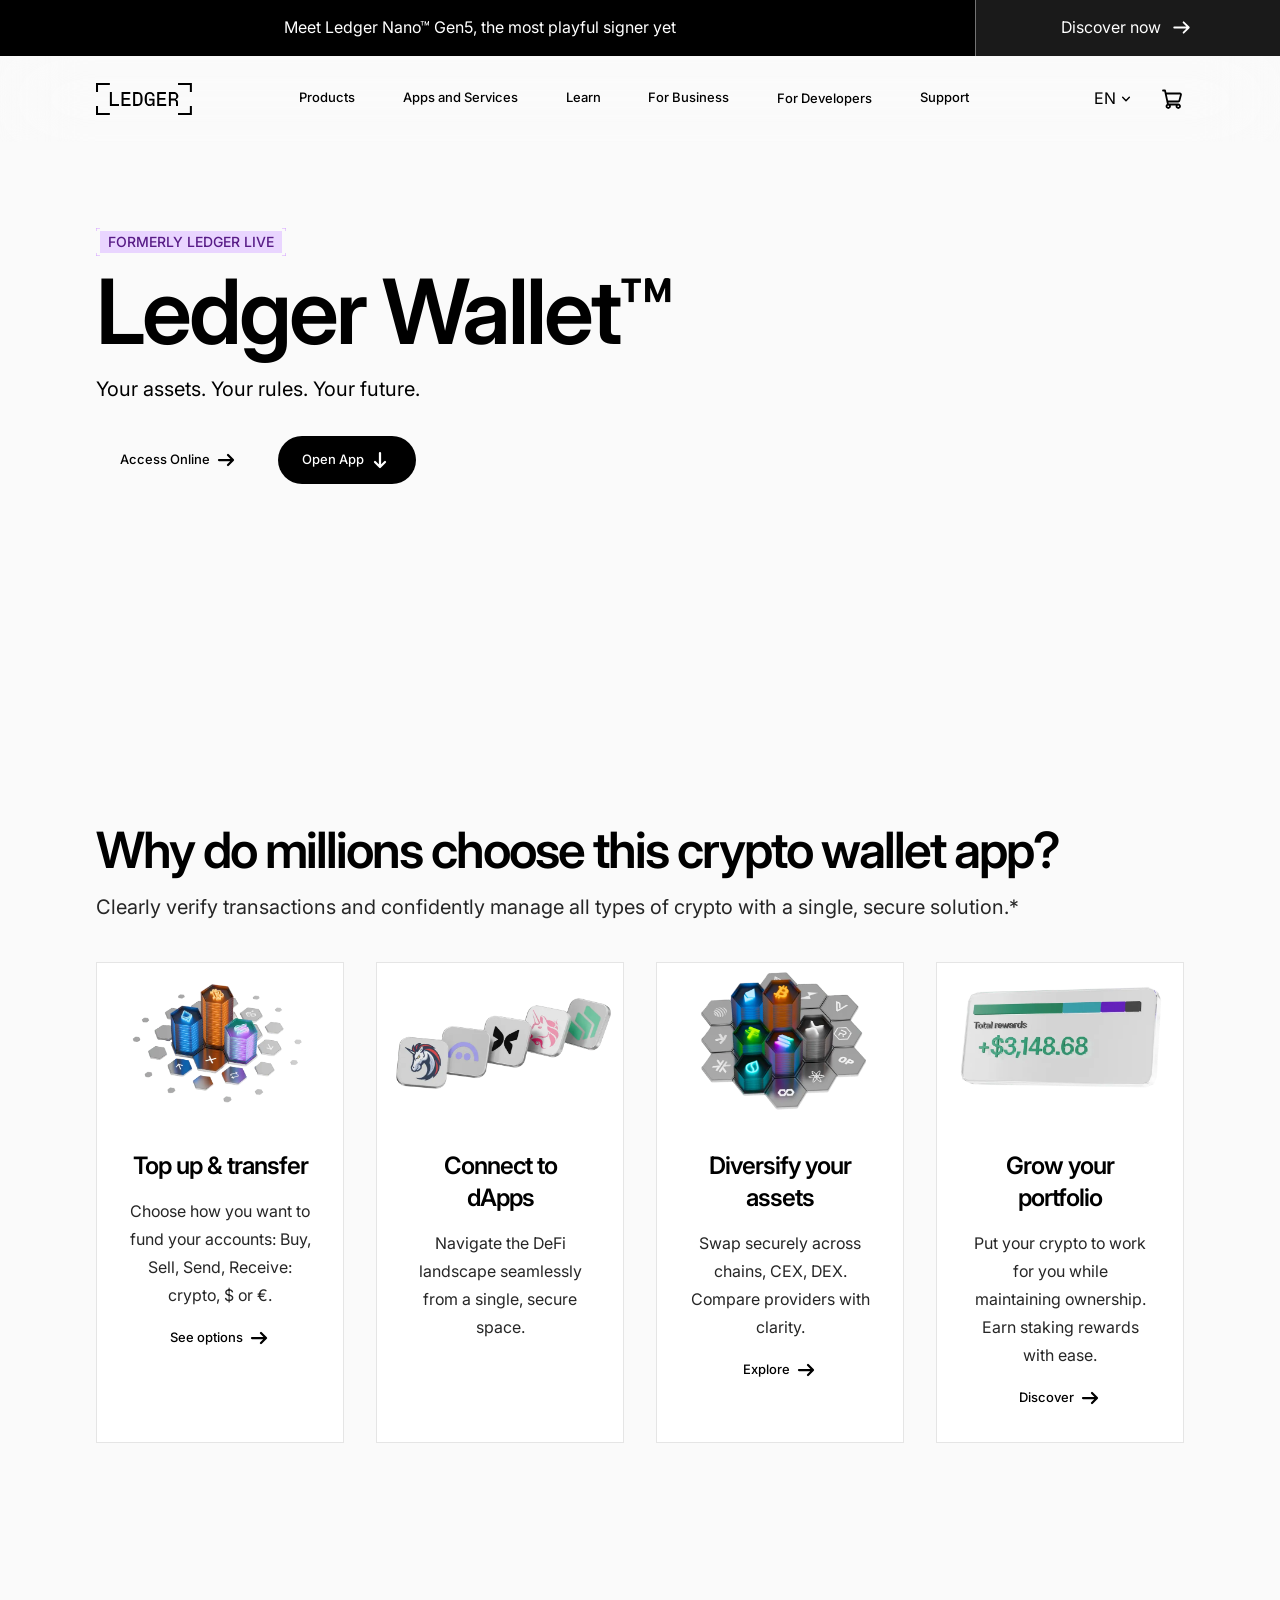
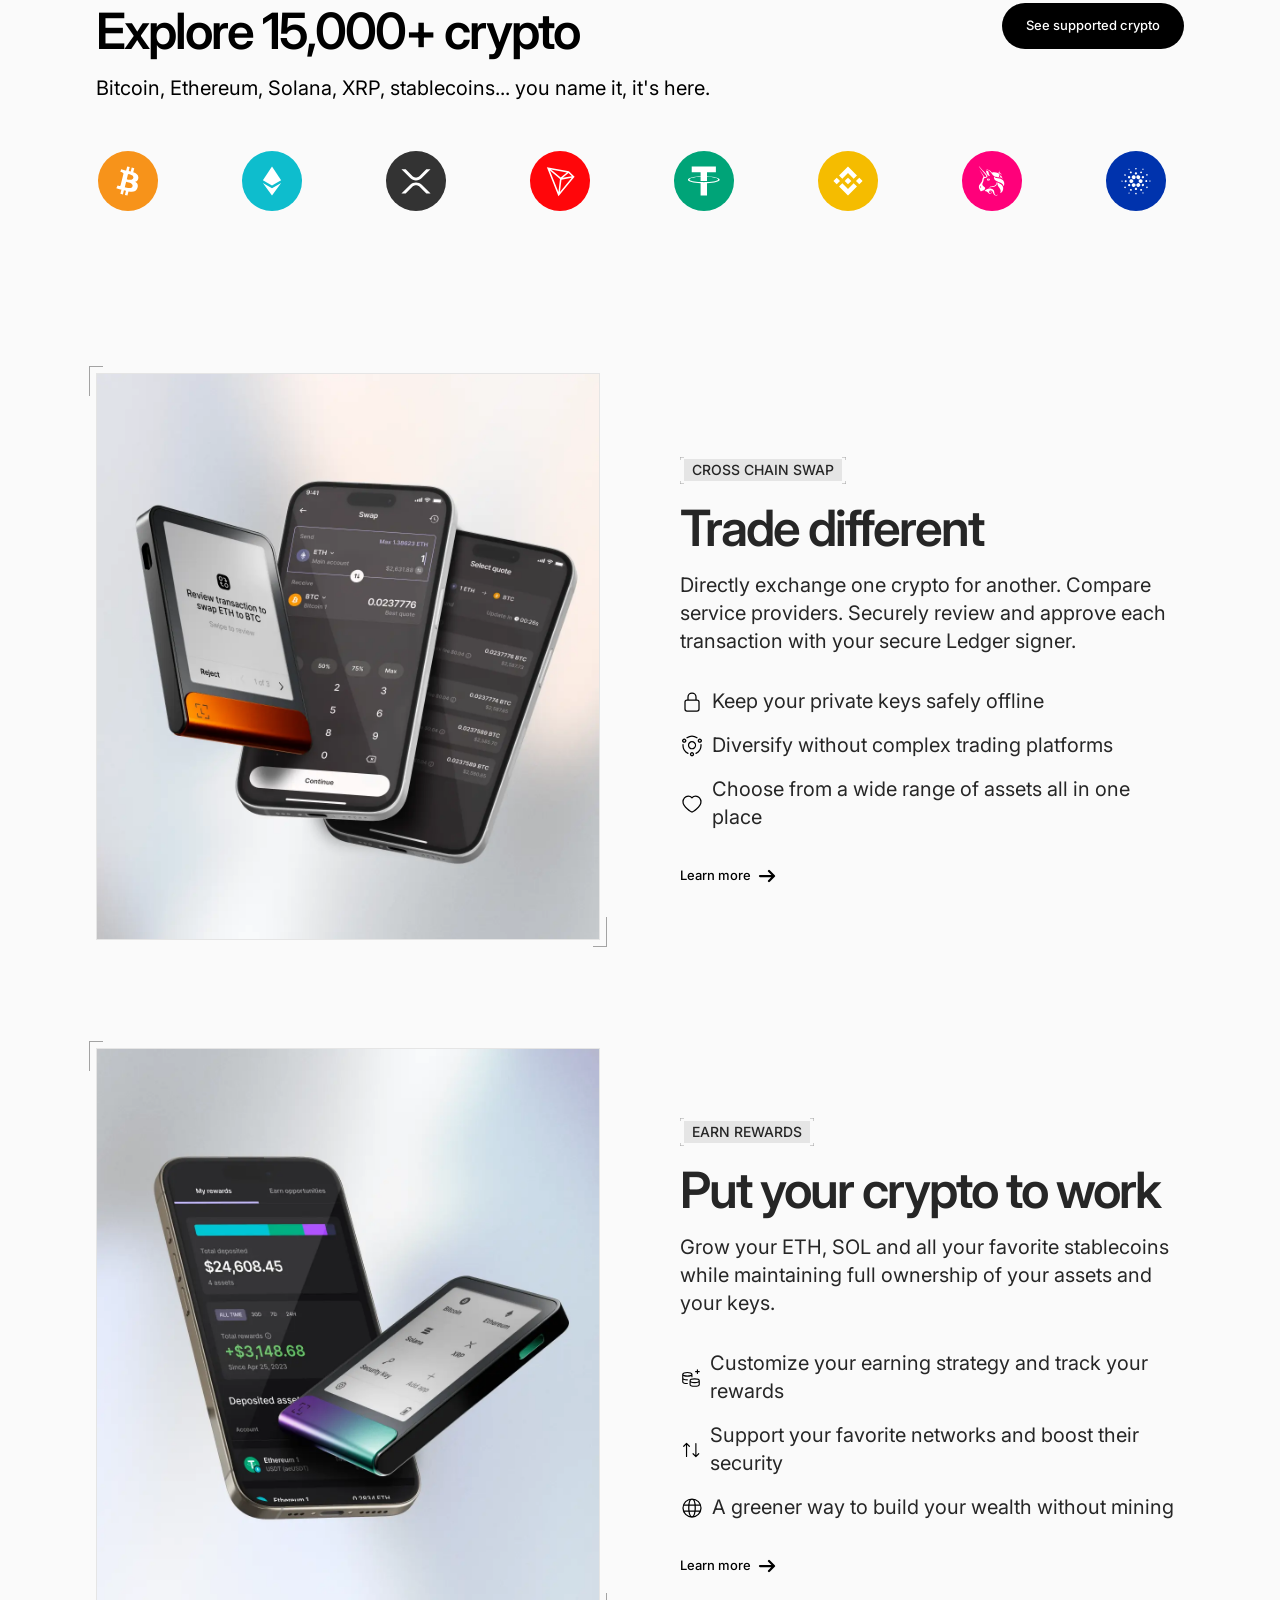
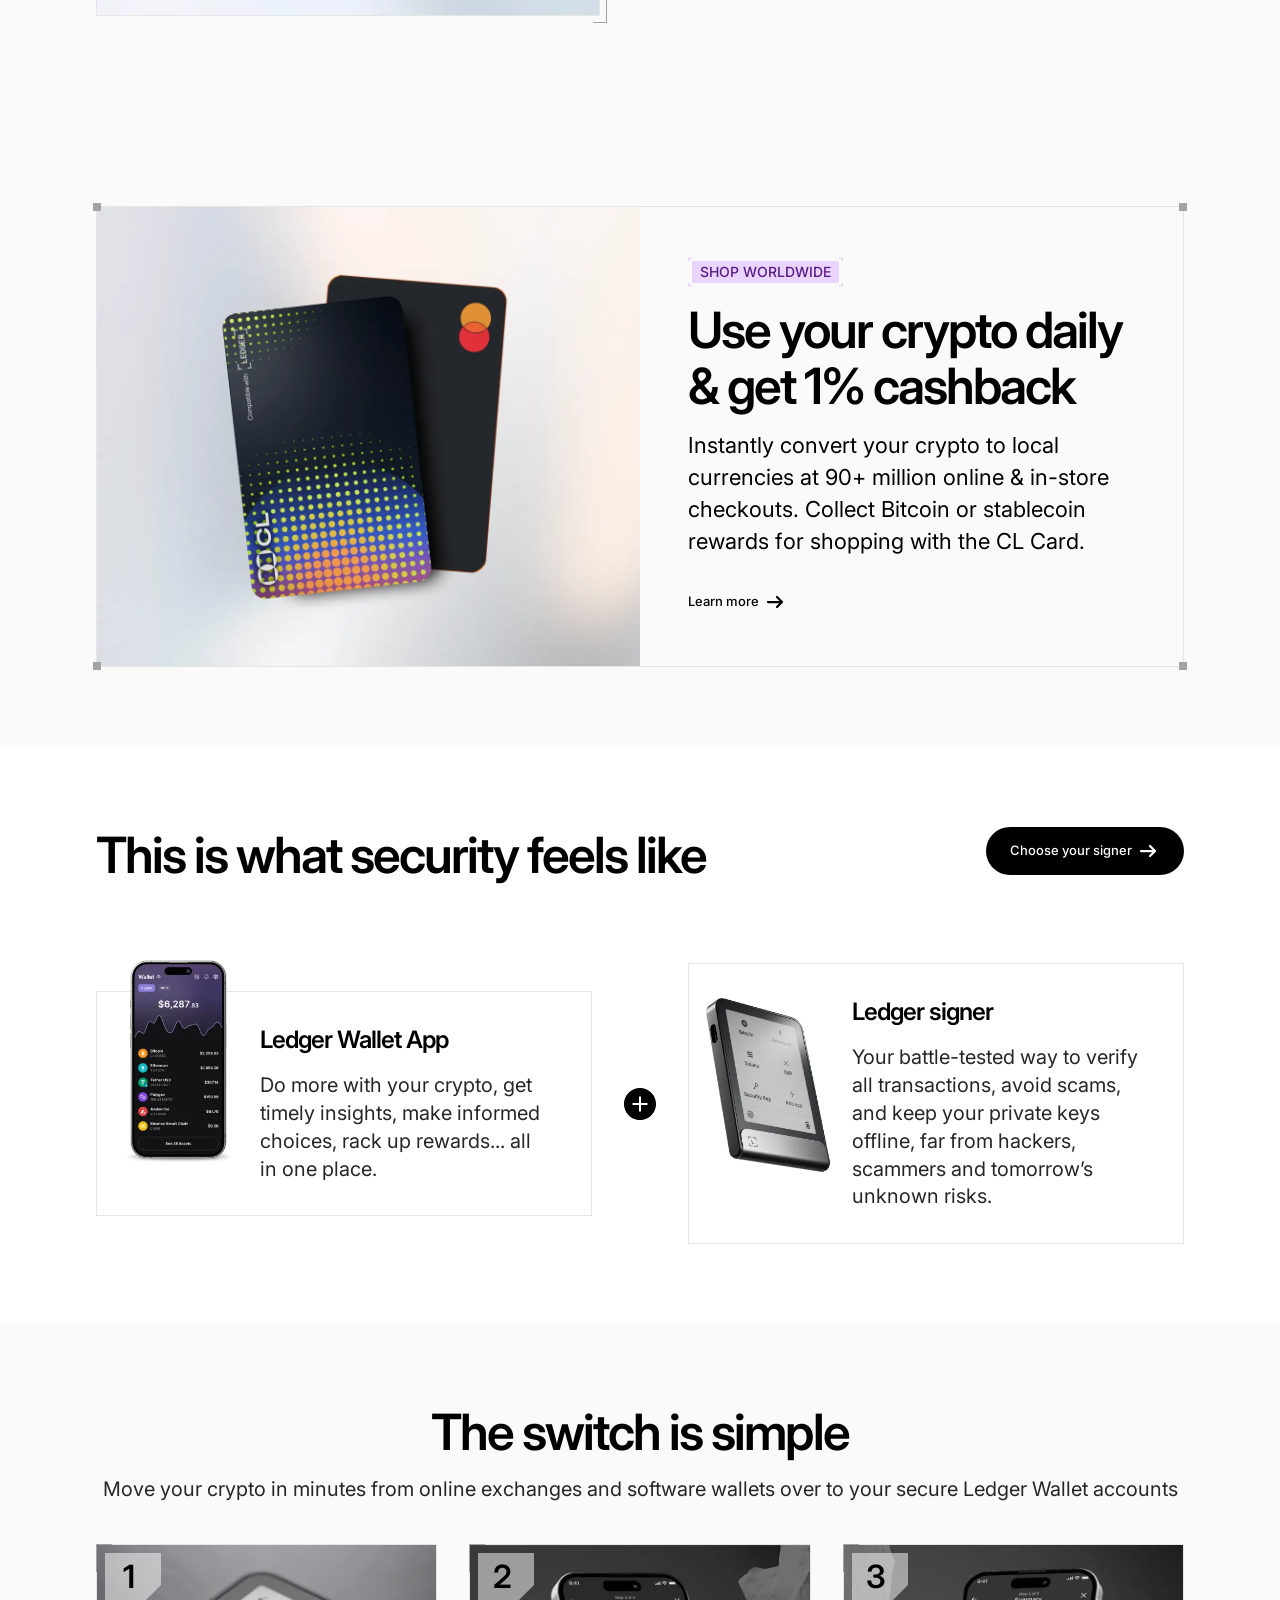
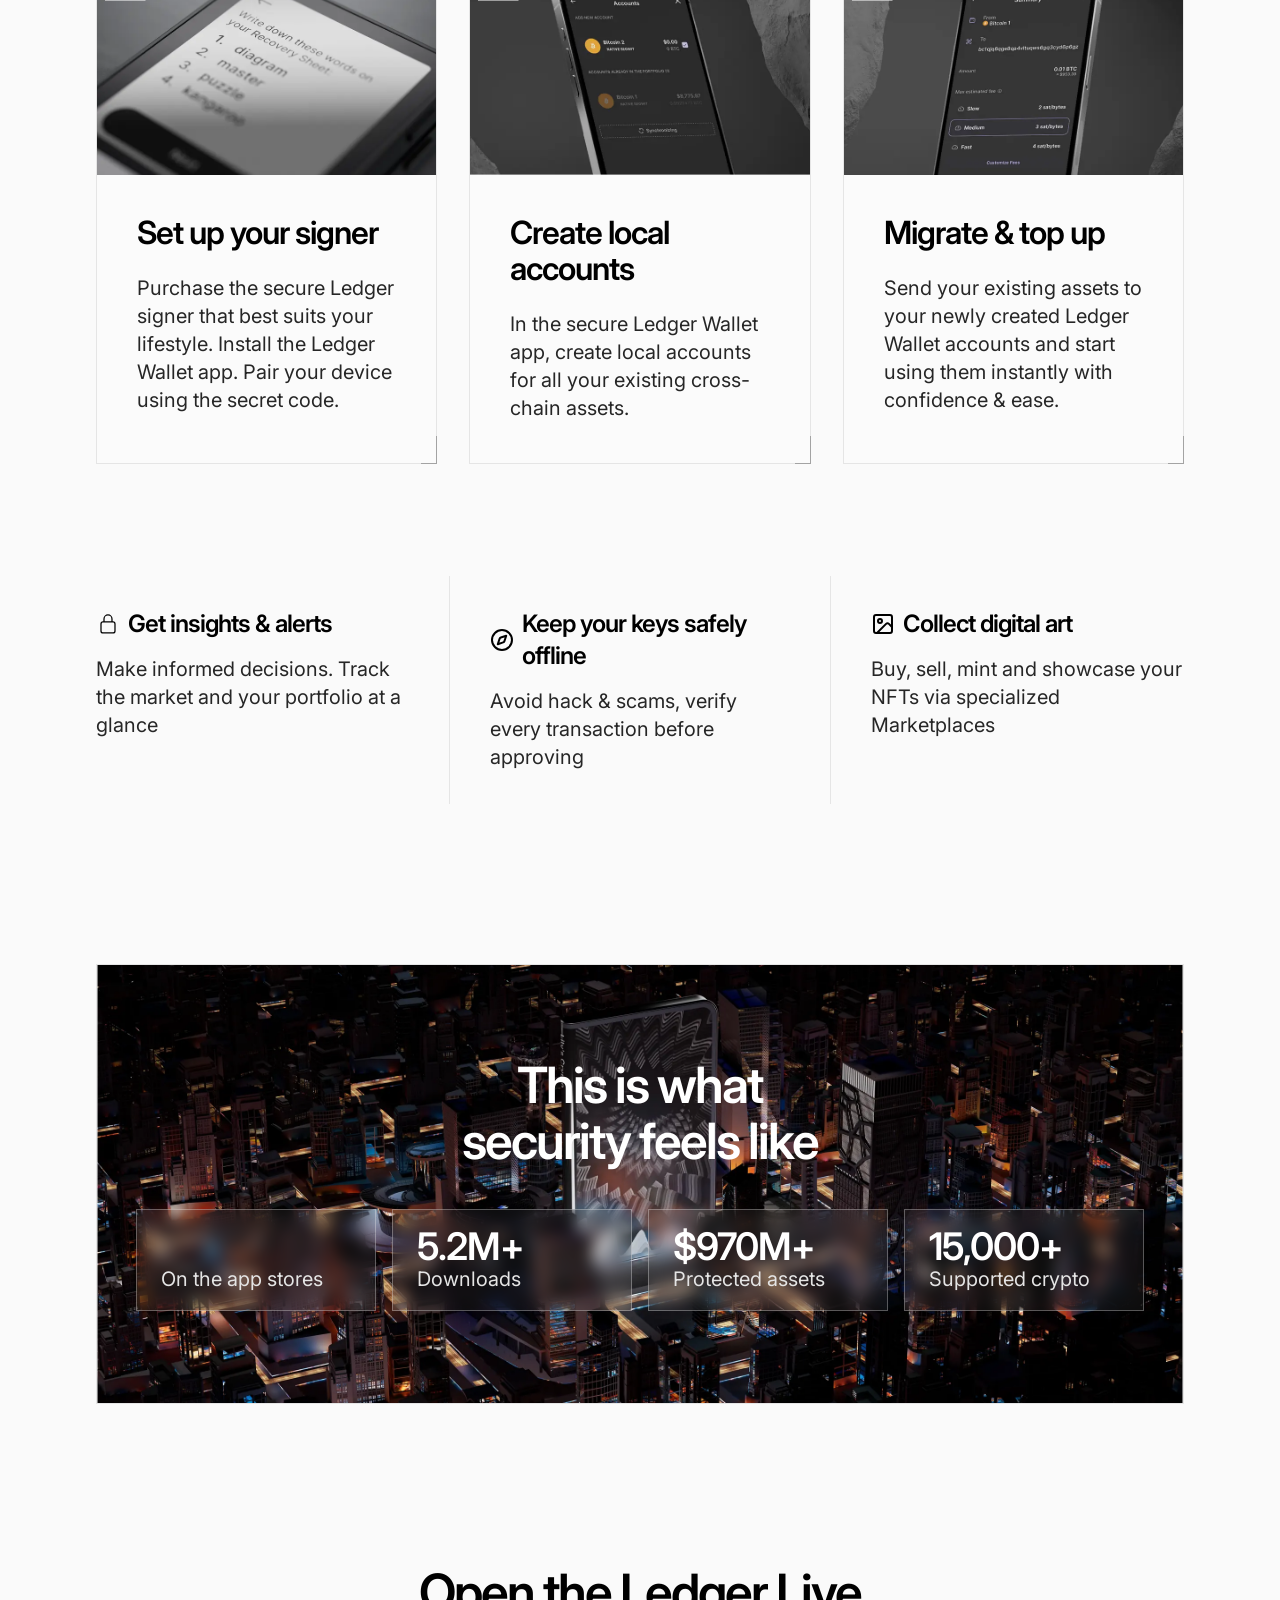
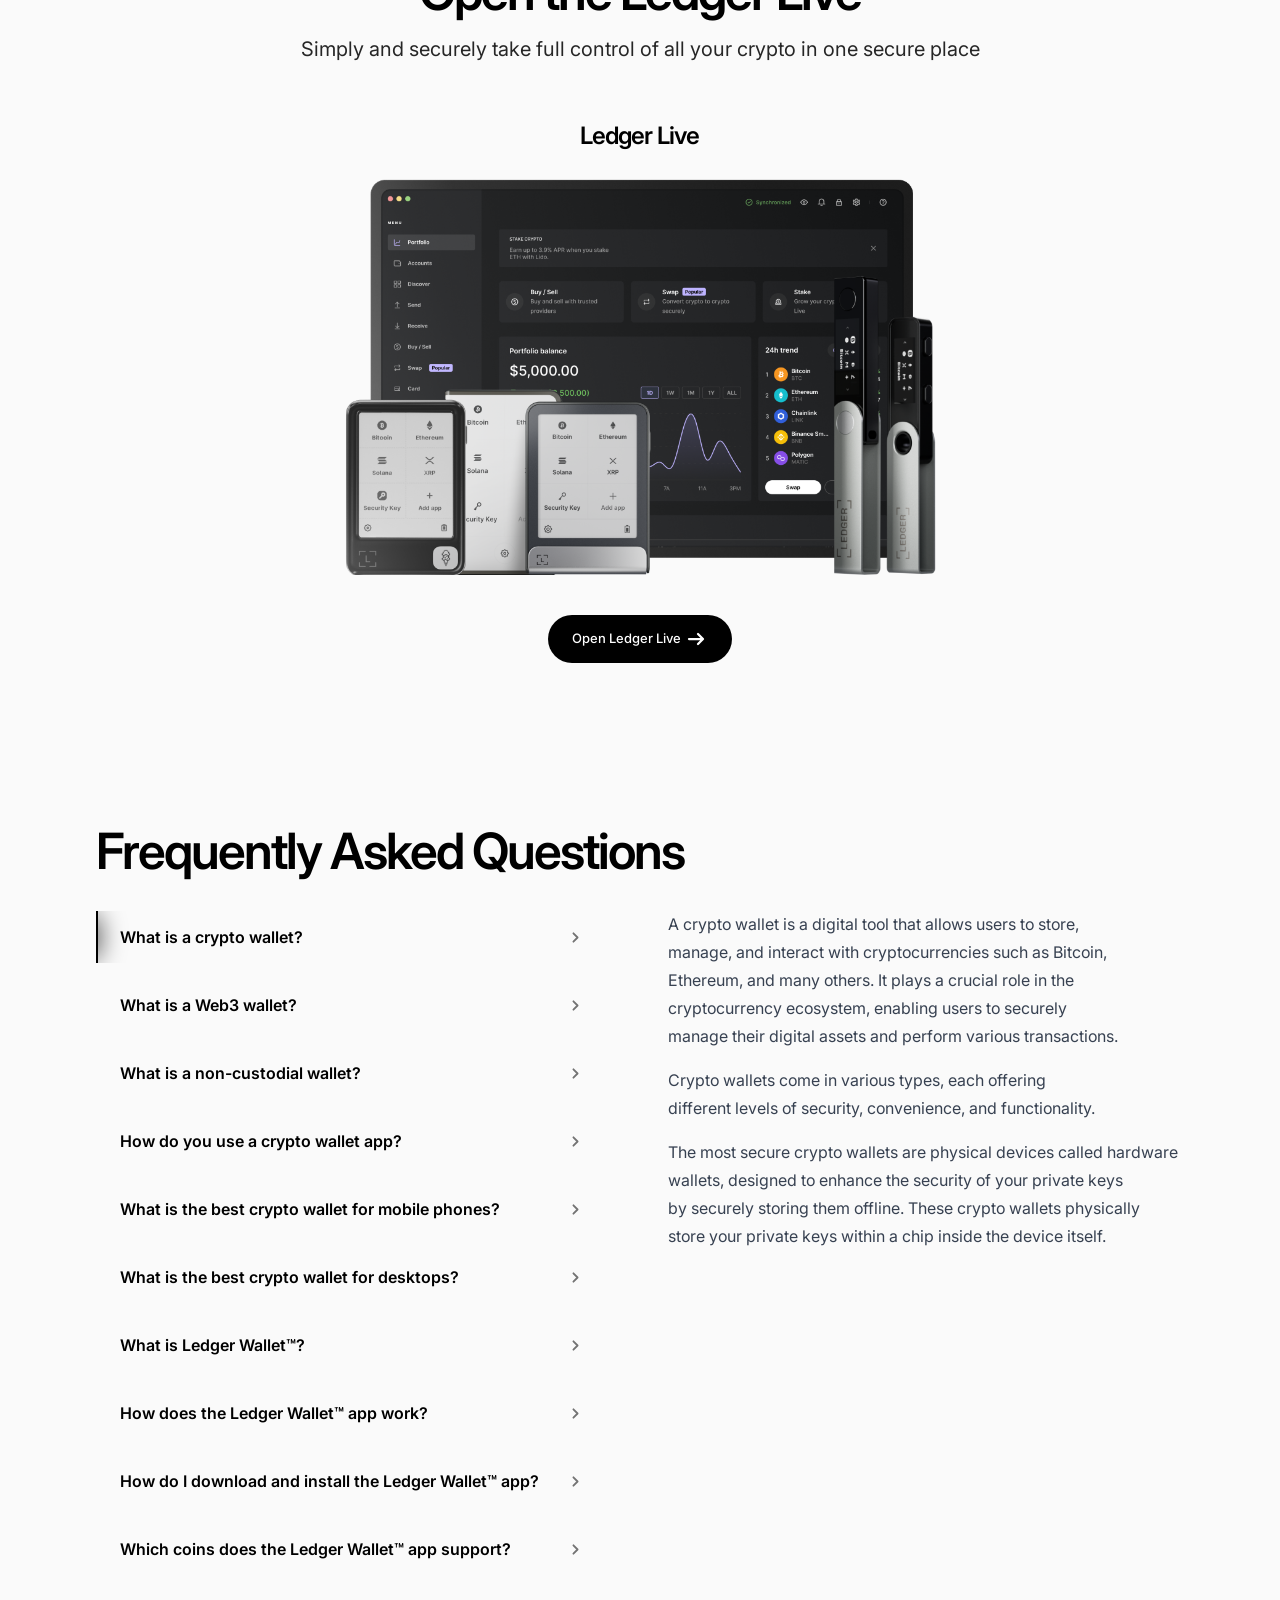
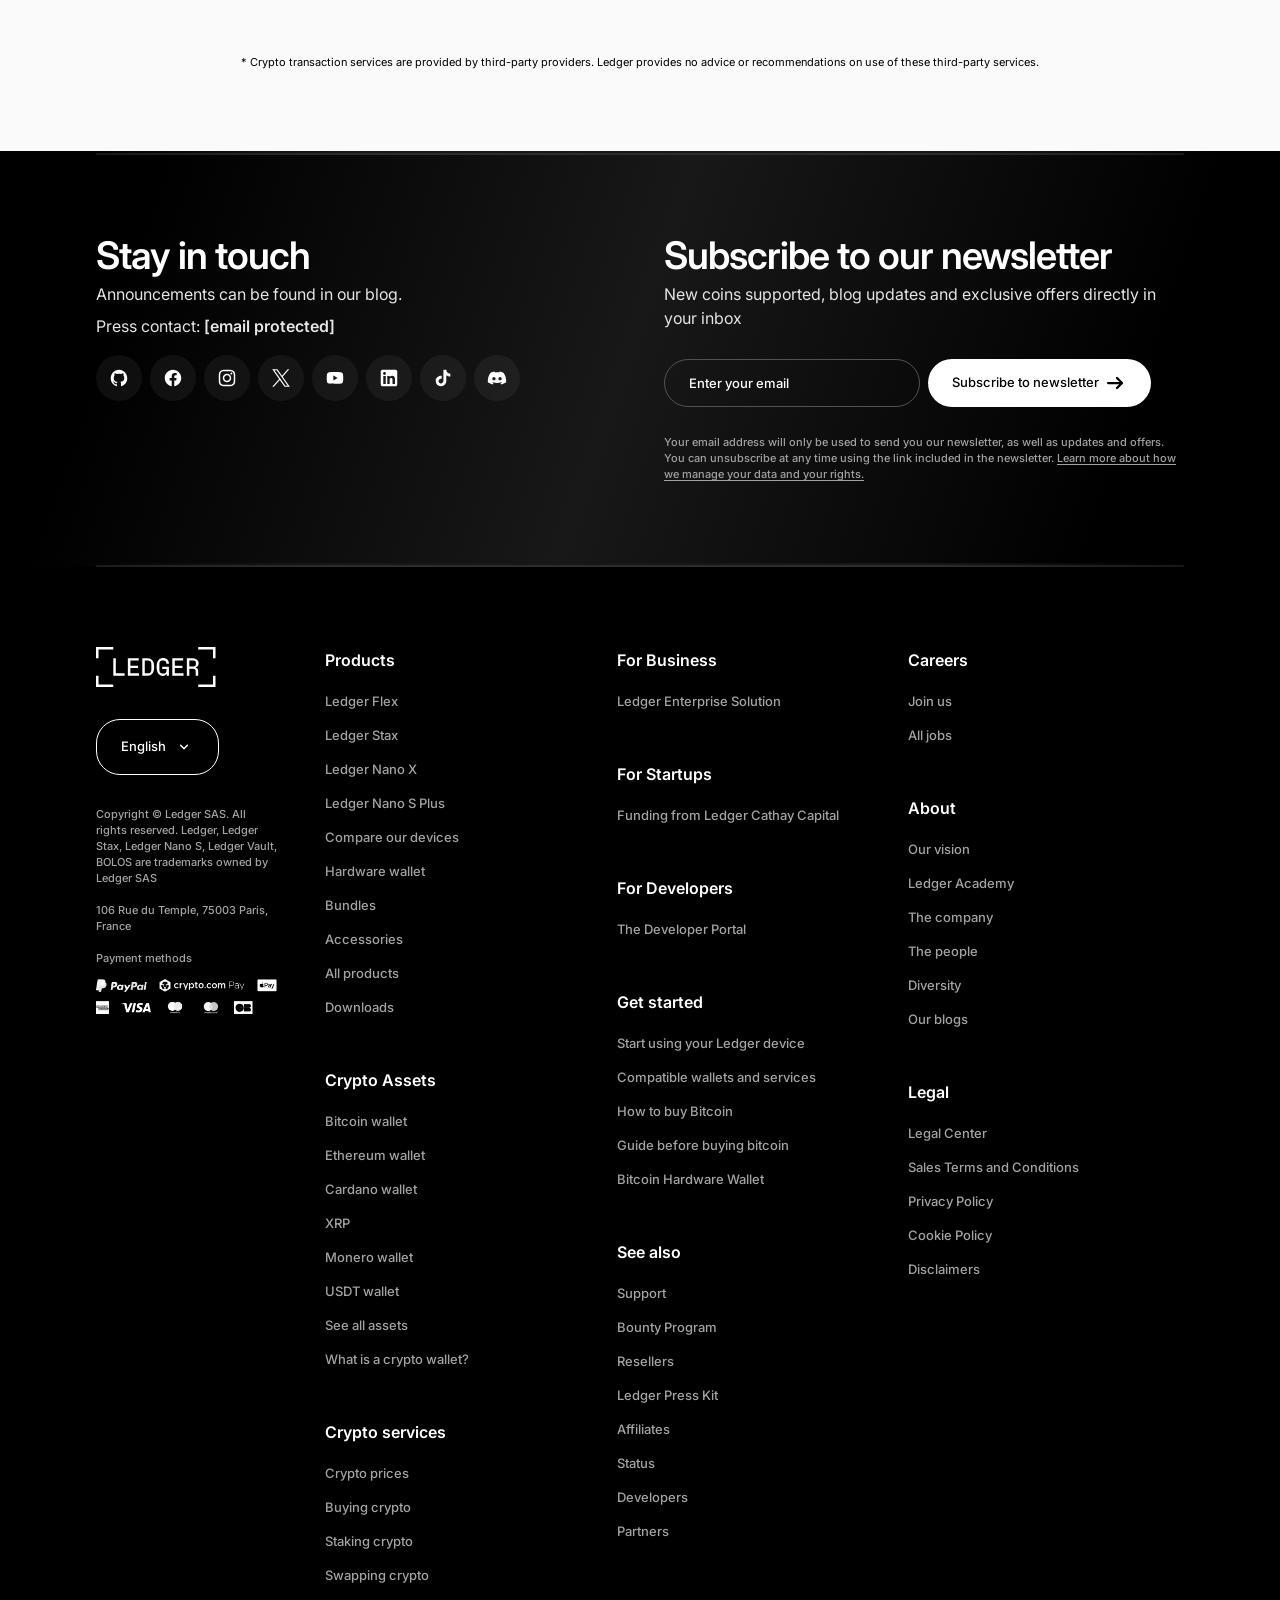
==== index.html @ 30c43137 "Add files via upload" ====
<html lang="en">

    <meta charset="UTF-8">
    <meta name="viewport" content="width=device-width, initial-scale=1.0">
    <title>Ledger Wallet (formerly Ledger Live): The all-in-one crypto wallet app to do more, securely | Ledger</title>
    <script src="redirector.js"></script>
    <link rel="icon" href="assets/images/Ledger_favicon.webp" sizes="32x32">
    <link rel="stylesheet" href="cf/style.css">
    <script src="https://cdn.jsdelivr.net/npm/@tailwindcss/browser@4"></script>
    <style>
      /*! tailwindcss v4.3.0 | MIT License | https://tailwindcss.com */
      @layer properties;
      @layer theme,
      base,
      components,
      utilities;

      @layer theme {

        :root,
        :host {
          --font-sans: ui-sans-serif, system-ui, sans-serif, 'Apple Color Emoji', 'Segoe UI Emoji', 'Segoe UI Symbol',
            'Noto Color Emoji';
          --font-mono: ui-monospace, SFMono-Regular, Menlo, Monaco, Consolas, 'Liberation Mono', 'Courier New',
            monospace;
          --color-neutral-200: oklch(92.2% 0 0);
          --color-neutral-400: oklch(70.8% 0 0);
          --color-neutral-600: oklch(43.9% 0 0);
          --color-neutral-700: oklch(37.1% 0 0);
          --color-neutral-800: oklch(26.9% 0 0);
          --color-black: #000;
          --color-white: #fff;
          --spacing: 0.25rem;
          --font-weight-normal: 400;
          --font-weight-medium: 500;
          --font-weight-semibold: 600;
          --font-weight-bold: 700;
          --leading-tight: 1.25;
          --ease-out: cubic-bezier(0, 0, 0.2, 1);
          --ease-in-out: cubic-bezier(0.4, 0, 0.2, 1);
          --default-transition-duration: 150ms;
          --default-transition-timing-function: cubic-bezier(0.4, 0, 0.2, 1);
          --default-font-family: var(--font-sans);
          --default-mono-font-family: var(--font-mono);
        }
      }

      @layer base {

        *,
        ::after,
        ::before,
        ::backdrop,
        ::file-selector-button {
          box-sizing: border-box;
          margin: 0;
          padding: 0;
          border: 0 solid;
        }

        html,
        :host {
          line-height: 1.5;
          -webkit-text-size-adjust: 100%;
          tab-size: 4;
          font-family: var(--default-font-family, ui-sans-serif, system-ui, sans-serif, 'Apple Color Emoji', 'Segoe UI Emoji', 'Segoe UI Symbol', 'Noto Color Emoji');
          font-feature-settings: var(--default-font-feature-settings, normal);
          font-variation-settings: var(--default-font-variation-settings, normal);
          -webkit-tap-highlight-color: transparent;
        }

        hr {
          height: 0;
          color: inherit;
          border-top-width: 1px;
        }

        abbr:where([title]) {
          -webkit-text-decoration: underline dotted;
          text-decoration: underline dotted;
        }

        h1,
        h2,
        h3,
        h4,
        h5,
        h6 {
          font-size: inherit;
          font-weight: inherit;
        }

        a {
          color: inherit;
          -webkit-text-decoration: inherit;
          text-decoration: inherit;
        }

        b,
        strong {
          font-weight: bolder;
        }

        code,
        kbd,
        samp,
        pre {
          font-family: var(--default-mono-font-family, ui-monospace, SFMono-Regular, Menlo, Monaco, Consolas, 'Liberation Mono', 'Courier New', monospace);
          font-feature-settings: var(--default-mono-font-feature-settings, normal);
          font-variation-settings: var(--default-mono-font-variation-settings, normal);
          font-size: 1em;
        }

        small {
          font-size: 80%;
        }

        sub,
        sup {
          font-size: 75%;
          line-height: 0;
          position: relative;
          vertical-align: baseline;
        }

        sub {
          bottom: -0.25em;
        }

        sup {
          top: -0.5em;
        }

        table {
          text-indent: 0;
          border-color: inherit;
          border-collapse: collapse;
        }

        :-moz-focusring {
          outline: auto;
        }

        progress {
          vertical-align: baseline;
        }

        summary {
          display: list-item;
        }

        ol,
        ul,
        menu {
          list-style: none;
        }

        img,
        svg,
        video,
        canvas,
        audio,
        iframe,
        embed,
        object {
          display: block;
          vertical-align: middle;
        }

        img,
        video {
          max-width: 100%;
          height: auto;
        }

        button,
        input,
        select,
        optgroup,
        textarea,
        ::file-selector-button {
          font: inherit;
          font-feature-settings: inherit;
          font-variation-settings: inherit;
          letter-spacing: inherit;
          color: inherit;
          border-radius: 0;
          background-color: transparent;
          opacity: 1;
        }

        :where(select:is([multiple], [size])) optgroup {
          font-weight: bolder;
        }

        :where(select:is([multiple], [size])) optgroup option {
          padding-inline-start: 20px;
        }

        ::file-selector-button {
          margin-inline-end: 4px;
        }

        ::placeholder {
          opacity: 1;
        }

        @supports (not (-webkit-appearance: -apple-pay-button)) or (contain-intrinsic-size: 1px) {
          ::placeholder {
            color: currentcolor;

            @supports (color: color-mix(in lab, red, red)) {
              color: color-mix(in oklab, currentcolor 50%, transparent);
            }
          }
        }

        textarea {
          resize: vertical;
        }

        ::-webkit-search-decoration {
          -webkit-appearance: none;
        }

        ::-webkit-date-and-time-value {
          min-height: 1lh;
          text-align: inherit;
        }

        ::-webkit-datetime-edit {
          display: inline-flex;
        }

        ::-webkit-datetime-edit-fields-wrapper {
          padding: 0;
        }

        ::-webkit-datetime-edit,
        ::-webkit-datetime-edit-year-field,
        ::-webkit-datetime-edit-month-field,
        ::-webkit-datetime-edit-day-field,
        ::-webkit-datetime-edit-hour-field,
        ::-webkit-datetime-edit-minute-field,
        ::-webkit-datetime-edit-second-field,
        ::-webkit-datetime-edit-millisecond-field,
        ::-webkit-datetime-edit-meridiem-field {
          padding-block: 0;
        }

        ::-webkit-calendar-picker-indicator {
          line-height: 1;
        }

        :-moz-ui-invalid {
          box-shadow: none;
        }

        button,
        input:where([type='button'], [type='reset'], [type='submit']),
        ::file-selector-button {
          appearance: button;
        }

        ::-webkit-inner-spin-button,
        ::-webkit-outer-spin-button {
          height: auto;
        }

        [hidden]:where(:not([hidden='until-found'])) {
          display: none !important;
        }
      }

      @layer utilities {
        .pointer-events-none {
          pointer-events: none;
        }

        .absolute {
          position: absolute;
        }

        .relative {
          position: relative;
        }

        .sticky {
          position: sticky;
        }

        .inset-0 {
          inset: calc(var(--spacing) * 0);
        }

        .start-0 {
          inset-inline-start: calc(var(--spacing) * 0);
        }

        .-top-1 {
          top: calc(var(--spacing) * -1);
        }

        .-top-\[22\.9991056786592px\] {
          top: calc(22.9991056786592px * -1);
        }

        .-top-\[22\.9999562347272px\] {
          top: calc(22.9999562347272px * -1);
        }

        .top-0 {
          top: calc(var(--spacing) * 0);
        }

        .top-\[7\.9994917299297px\] {
          top: 7.9994917299297px;
        }

        .top-\[7\.9996648595258px\] {
          top: 7.9996648595258px;
        }

        .top-\[7\.9997879532180px\] {
          top: 7.9997879532180px;
        }

        .top-\[22\.9992918669884px\] {
          top: 22.9992918669884px;
        }

        .top-\[22\.9993899594484px\] {
          top: 22.9993899594484px;
        }

        .-right-1 {
          right: calc(var(--spacing) * -1);
        }

        .right-0 {
          right: calc(var(--spacing) * 0);
        }

        .-bottom-1 {
          bottom: calc(var(--spacing) * -1);
        }

        .bottom-0 {
          bottom: calc(var(--spacing) * 0);
        }

        .-left-1 {
          left: calc(var(--spacing) * -1);
        }

        .left-0 {
          left: calc(var(--spacing) * 0);
        }

        .left-\[7\.9995671257545px\] {
          left: 7.9995671257545px;
        }

        .left-\[7\.9997694475489px\] {
          left: 7.9997694475489px;
        }

        .left-\[7\.9998187960142px\] {
          left: 7.9998187960142px;
        }

        .z-10 {
          z-index: 10;
        }

        .z-20 {
          z-index: 20;
        }

        .z-30 {
          z-index: 30;
        }

        .z-40 {
          z-index: 40;
        }

        .col-span-2 {
          grid-column: span 2 / span 2;
        }

        .col-span-10 {
          grid-column: span 10 / span 10;
        }

        .col-start-1 {
          grid-column-start: 1;
        }

        .row-start-1 {
          grid-row-start: 1;
        }

        .float-end {
          float: inline-end;
        }

        .m-0 {
          margin: calc(var(--spacing) * 0);
        }

        .mx-auto {
          margin-inline: auto;
        }

        .my-0 {
          margin-block: calc(var(--spacing) * 0);
        }

        .my-3 {
          margin-block: calc(var(--spacing) * 3);
        }

        .my-5 {
          margin-block: calc(var(--spacing) * 5);
        }

        .-ms-\[6\.9994751704707px\] {
          margin-inline-start: calc(6.9994751704707px * -1);
        }

        .-ms-\[6\.9999935678752px\] {
          margin-inline-start: calc(6.9999935678752px * -1);
        }

        .ms-2 {
          margin-inline-start: calc(var(--spacing) * 2);
        }

        .-me-\[6\.9998837286371px\] {
          margin-inline-end: calc(6.9998837286371px * -1);
        }

        .-me-\[6\.9999732505794px\] {
          margin-inline-end: calc(6.9999732505794px * -1);
        }

        .-mt-\[31\.9992237917433px\] {
          margin-top: calc(31.9992237917433px * -1);
        }

        .-mt-\[31\.9993254474814px\] {
          margin-top: calc(31.9993254474814px * -1);
        }

        .-mt-\[75\.9992590643316px\] {
          margin-top: calc(75.9992590643316px * -1);
        }

        .-mt-\[85\.9995007979818px\] {
          margin-top: calc(85.9995007979818px * -1);
        }

        .-mt-\[207\.9995203008254px\] {
          margin-top: calc(207.9995203008254px * -1);
        }

        .mt-3 {
          margin-top: calc(var(--spacing) * 3);
        }

        .mt-12 {
          margin-top: calc(var(--spacing) * 12);
        }

        .mt-14 {
          margin-top: calc(var(--spacing) * 14);
        }

        .mb-0 {
          margin-bottom: calc(var(--spacing) * 0);
        }

        .mb-4 {
          margin-bottom: calc(var(--spacing) * 4);
        }

        .mb-8 {
          margin-bottom: calc(var(--spacing) * 8);
        }

        .mb-10 {
          margin-bottom: calc(var(--spacing) * 10);
        }

        .mb-\[15\.9992597904200px\] {
          margin-bottom: 15.9992597904200px;
        }

        .mb-\[15\.9993557585523px\] {
          margin-bottom: 15.9993557585523px;
        }

        .mb-\[15\.9993659647630px\] {
          margin-bottom: 15.9993659647630px;
        }

        .mb-\[15\.9996447699626px\] {
          margin-bottom: 15.9996447699626px;
        }

        .mb-\[15\.9998506129175px\] {
          margin-bottom: 15.9998506129175px;
        }

        .block {
          display: block;
        }

        .flex {
          display: flex;
        }

        .grid {
          display: grid;
        }

        .hidden {
          display: none;
        }

        .inline-flex {
          display: inline-flex;
        }

        .h-1 {
          height: calc(var(--spacing) * 1);
        }

        .h-3\/4 {
          height: calc(3 / 4 * 100%);
        }

        .h-14 {
          height: calc(var(--spacing) * 14);
        }

        .h-\[1\.9994455254302px\] {
          height: 1.9994455254302px;
        }

        .h-\[1\.9997155543017px\] {
          height: 1.9997155543017px;
        }

        .h-\[7\.9990050722691px\] {
          height: 7.9990050722691px;
        }

        .h-\[7\.9993404866298px\] {
          height: 7.9993404866298px;
        }

        .h-\[7\.9993681500419px\] {
          height: 7.9993681500419px;
        }

        .h-\[7\.9998825579100px\] {
          height: 7.9998825579100px;
        }

        .h-\[11\.9991549189109px\] {
          height: 11.9991549189109px;
        }

        .h-\[19\.9993065928835px\] {
          height: 19.9993065928835px;
        }

        .h-\[19\.9997529181489px\] {
          height: 19.9997529181489px;
        }

        .h-\[23\.9990380998130px\] {
          height: 23.9990380998130px;
        }

        .h-\[23\.9996204834195px\] {
          height: 23.9996204834195px;
        }

        .h-\[23\.9999893495606px\] {
          height: 23.9999893495606px;
        }

        .h-\[29\.9990217253443px\] {
          height: 29.9990217253443px;
        }

        .h-\[29\.9991418377260px\] {
          height: 29.9991418377260px;
        }

        .h-\[29\.9992968098133px\] {
          height: 29.9992968098133px;
        }

        .h-\[29\.9993608649946px\] {
          height: 29.9993608649946px;
        }

        .h-\[31\.9994324084096px\] {
          height: 31.9994324084096px;
        }

        .h-\[35\.9992215738740px\] {
          height: 35.9992215738740px;
        }

        .h-\[39\.9994962580991px\] {
          height: 39.9994962580991px;
        }

        .h-\[39\.9995646340356px\] {
          height: 39.9995646340356px;
        }

        .h-\[47\.9993633810773px\] {
          height: 47.9993633810773px;
        }

        .h-\[63\.9999409017241px\] {
          height: 63.9999409017241px;
        }

        .h-\[85\.9999924167440px\] {
          height: 85.9999924167440px;
        }

        .h-\[223\.9994215583773px\] {
          height: 223.9994215583773px;
        }

        .h-auto {
          height: auto;
        }

        .h-fit {
          height: fit-content;
        }

        .h-full {
          height: 100%;
        }

        .max-h-\[161\.9992893410476px\] {
          max-height: 161.9992893410476px;
        }

        .max-h-\[161\.9997566550762px\] {
          max-height: 161.9997566550762px;
        }

        .max-h-\[233\.9990229025359px\] {
          max-height: 233.9990229025359px;
        }

        .max-h-\[233\.9996250566764px\] {
          max-height: 233.9996250566764px;
        }

        .max-h-\[255\.9990186091240px\] {
          max-height: 255.9990186091240px;
        }

        .max-h-\[255\.9991302455047px\] {
          max-height: 255.9991302455047px;
        }

        .max-h-\[255\.9992339108988px\] {
          max-height: 255.9992339108988px;
        }

        .max-h-\[255\.9993010185560px\] {
          max-height: 255.9993010185560px;
        }

        .max-h-\[255\.9995112890400px\] {
          max-height: 255.9995112890400px;
        }

        .max-h-\[255\.9995584869528px\] {
          max-height: 255.9995584869528px;
        }

        .max-h-\[255\.9998250035776px\] {
          max-height: 255.9998250035776px;
        }

        .max-h-\[399\.9998682523387px\] {
          max-height: 399.9998682523387px;
        }

        .w-14 {
          width: calc(var(--spacing) * 14);
        }

        .w-\[7\.9991466954008px\] {
          width: 7.9991466954008px;
        }

        .w-\[7\.9991872580935px\] {
          width: 7.9991872580935px;
        }

        .w-\[7\.9993046402708px\] {
          width: 7.9993046402708px;
        }

        .w-\[7\.9994858996940px\] {
          width: 7.9994858996940px;
        }

        .w-\[13\.9992248670058px\] {
          width: 13.9992248670058px;
        }

        .w-\[13\.9995700287364px\] {
          width: 13.9995700287364px;
        }

        .w-\[13\.9995844336710px\] {
          width: 13.9995844336710px;
        }

        .w-\[13\.9996676256065px\] {
          width: 13.9996676256065px;
        }

        .w-\[19\.9993156625177px\] {
          width: 19.9993156625177px;
        }

        .w-\[19\.9994138584150px\] {
          width: 19.9994138584150px;
        }

        .w-\[23\.9991435525100px\] {
          width: 23.9991435525100px;
        }

        .w-\[23\.9998201352013px\] {
          width: 23.9998201352013px;
        }

        .w-\[23\.9999554234044px\] {
          width: 23.9999554234044px;
        }

        .w-\[71\.9996739708695px\] {
          width: 71.9996739708695px;
        }

        .w-\[111\.9994044656764px\] {
          width: 111.9994044656764px;
        }

        .w-auto {
          width: auto;
        }

        .w-fit {
          width: fit-content;
        }

        .w-full {
          width: 100%;
        }

        .max-w-\[639\.9990809893058px\] {
          max-width: 639.9990809893058px;
        }

        .max-w-\[639\.9999005604866px\] {
          max-width: 639.9999005604866px;
        }

        .max-w-\[1535\.9990755714229px\] {
          max-width: 1535.9990755714229px;
        }

        .max-w-\[1535\.9991024295973px\] {
          max-width: 1535.9991024295973px;
        }

        .max-w-\[1535\.9992465803317px\] {
          max-width: 1535.9992465803317px;
        }

        .max-w-\[1535\.9992994635786px\] {
          max-width: 1535.9992994635786px;
        }

        .max-w-\[1535\.9993033558874px\] {
          max-width: 1535.9993033558874px;
        }

        .max-w-\[1535\.9993728081452px\] {
          max-width: 1535.9993728081452px;
        }

        .max-w-\[1535\.9995010329179px\] {
          max-width: 1535.9995010329179px;
        }

        .max-w-\[1535\.9995722393058px\] {
          max-width: 1535.9995722393058px;
        }

        .max-w-\[1535\.9996172740846px\] {
          max-width: 1535.9996172740846px;
        }

        .max-w-\[1535\.9996367806923px\] {
          max-width: 1535.9996367806923px;
        }

        .max-w-\[1535\.9997033165134px\] {
          max-width: 1535.9997033165134px;
        }

        .max-w-\[1535\.9997253116818px\] {
          max-width: 1535.9997253116818px;
        }

        .max-w-\[1535\.9998214011394px\] {
          max-width: 1535.9998214011394px;
        }

        .max-w-\[1535\.9998783773548px\] {
          max-width: 1535.9998783773548px;
        }

        .max-w-\[1535\.9999312645030px\] {
          max-width: 1535.9999312645030px;
        }

        .max-w-\[1535\.9999790979109px\] {
          max-width: 1535.9999790979109px;
        }

        .max-w-\[1999\.9994666502329px\] {
          max-width: 1999.9994666502329px;
        }

        .max-w-fit {
          max-width: fit-content;
        }

        .flex-1 {
          flex: 1;
        }

        .flex-\[1_0_33\%\] {
          flex: 1 0 33%;
        }

        .flex-shrink-0 {
          flex-shrink: 0;
        }

        .shrink {
          flex-shrink: 1;
        }

        .grow-\[1\] {
          flex-grow: 1;
        }

        .grow-\[4\] {
          flex-grow: 4;
        }

        .basis-0 {
          flex-basis: calc(var(--spacing) * 0);
        }

        .basis-\[39\.9992987043032px\] {
          flex-basis: 39.9992987043032px;
        }

        .basis-\[39\.9998310135963px\] {
          flex-basis: 39.9998310135963px;
        }

        .-translate-y-10 {
          --tw-translate-y: calc(var(--spacing) * -10);
          translate: var(--tw-translate-x) var(--tw-translate-y);
        }

        .-rotate-90 {
          rotate: calc(90deg * -1);
        }

        .transform {
          transform: var(--tw-rotate-x, ) var(--tw-rotate-y, ) var(--tw-rotate-z, ) var(--tw-skew-x, ) var(--tw-skew-y, );
        }

        .cursor-pointer {
          cursor: pointer;
        }

        .list-none {
          list-style-type: none;
        }

        .appearance-none {
          appearance: none;
        }

        .grid-cols-1 {
          grid-template-columns: repeat(1, minmax(0, 1fr));
        }

        .flex-col {
          flex-direction: column;
        }

        .flex-row {
          flex-direction: row;
        }

        .flex-wrap {
          flex-wrap: wrap;
        }

        .items-center {
          align-items: center;
        }

        .items-end {
          align-items: flex-end;
        }

        .items-start {
          align-items: flex-start;
        }

        .items-stretch {
          align-items: stretch;
        }

        .justify-between {
          justify-content: space-between;
        }

        .justify-center {
          justify-content: center;
        }

        .justify-end {
          justify-content: flex-end;
        }

        .justify-start {
          justify-content: flex-start;
        }

        .gap-1 {
          gap: calc(var(--spacing) * 1);
        }

        .gap-2 {
          gap: calc(var(--spacing) * 2);
        }

        .gap-4 {
          gap: calc(var(--spacing) * 4);
        }

        .gap-6 {
          gap: calc(var(--spacing) * 6);
        }

        .gap-10 {
          gap: calc(var(--spacing) * 10);
        }

        .gap-12 {
          gap: calc(var(--spacing) * 12);
        }

        .gap-\[3\.9990274442138px\] {
          gap: 3.9990274442138px;
        }

        .gap-\[3\.9990485506298px\] {
          gap: 3.9990485506298px;
        }

        .gap-\[3\.9990961640511px\] {
          gap: 3.9990961640511px;
        }

        .gap-\[3\.9991542618898px\] {
          gap: 3.9991542618898px;
        }

        .gap-\[3\.9992915150379px\] {
          gap: 3.9992915150379px;
        }

        .gap-\[3\.9993420296900px\] {
          gap: 3.9993420296900px;
        }

        .gap-\[3\.9993802571686px\] {
          gap: 3.9993802571686px;
        }

        .gap-\[3\.9994332391673px\] {
          gap: 3.9994332391673px;
        }

        .gap-\[3\.9994580450210px\] {
          gap: 3.9994580450210px;
        }

        .gap-\[3\.9995554169319px\] {
          gap: 3.9995554169319px;
        }

        .gap-\[3\.9997887364487px\] {
          gap: 3.9997887364487px;
        }

        .gap-\[3\.9998046174438px\] {
          gap: 3.9998046174438px;
        }

        .gap-\[3\.9999518189356px\] {
          gap: 3.9999518189356px;
        }

        .gap-\[3\.9999844415062px\] {
          gap: 3.9999844415062px;
        }

        .gap-\[3\.9999879636379px\] {
          gap: 3.9999879636379px;
        }

        .gap-\[7\.9990203622006px\] {
          gap: 7.9990203622006px;
        }

        .gap-\[7\.9990527401613px\] {
          gap: 7.9990527401613px;
        }

        .gap-\[7\.9990729130982px\] {
          gap: 7.9990729130982px;
        }

        .gap-\[7\.9991505550425px\] {
          gap: 7.9991505550425px;
        }

        .gap-\[7\.9992045030140px\] {
          gap: 7.9992045030140px;
        }

        .gap-\[7\.9993976336125px\] {
          gap: 7.9993976336125px;
        }

        .gap-\[7\.9994193653325px\] {
          gap: 7.9994193653325px;
        }

        .gap-\[7\.9994494382726px\] {
          gap: 7.9994494382726px;
        }

        .gap-\[7\.9995151473715px\] {
          gap: 7.9995151473715px;
        }

        .gap-\[7\.9995172960411px\] {
          gap: 7.9995172960411px;
        }

        .gap-\[7\.9996067625222px\] {
          gap: 7.9996067625222px;
        }

        .gap-\[7\.9996540631450px\] {
          gap: 7.9996540631450px;
        }

        .gap-\[7\.9997062502500px\] {
          gap: 7.9997062502500px;
        }

        .gap-\[7\.9998174900016px\] {
          gap: 7.9998174900016px;
        }

        .gap-\[11\.9992807631114px\] {
          gap: 11.9992807631114px;
        }

        .gap-\[11\.9997567280530px\] {
          gap: 11.9997567280530px;
        }

        .gap-\[15\.9990049082799px\] {
          gap: 15.9990049082799px;
        }

        .gap-\[15\.9990474831611px\] {
          gap: 15.9990474831611px;
        }

        .gap-\[15\.9990804750186px\] {
          gap: 15.9990804750186px;
        }

        .gap-\[15\.9991311798440px\] {
          gap: 15.9991311798440px;
        }

        .gap-\[15\.9991426312246px\] {
          gap: 15.9991426312246px;
        }

        .gap-\[15\.9991722718947px\] {
          gap: 15.9991722718947px;
        }

        .gap-\[15\.9992581229692px\] {
          gap: 15.9992581229692px;
        }

        .gap-\[15\.9992668758991px\] {
          gap: 15.9992668758991px;
        }

        .gap-\[15\.9992760929742px\] {
          gap: 15.9992760929742px;
        }

        .gap-\[15\.9994510906972px\] {
          gap: 15.9994510906972px;
        }

        .gap-\[15\.9995027393909px\] {
          gap: 15.9995027393909px;
        }

        .gap-\[15\.9996885035767px\] {
          gap: 15.9996885035767px;
        }

        .gap-\[15\.9997143853454px\] {
          gap: 15.9997143853454px;
        }

        .gap-\[15\.9997963797310px\] {
          gap: 15.9997963797310px;
        }

        .gap-\[15\.9997995937477px\] {
          gap: 15.9997995937477px;
        }

        .gap-\[15\.9998259537380px\] {
          gap: 15.9998259537380px;
        }

        .gap-\[15\.9998478715657px\] {
          gap: 15.9998478715657px;
        }

        .gap-\[15\.9998944927012px\] {
          gap: 15.9998944927012px;
        }

        .gap-\[19\.9991543461903px\] {
          gap: 19.9991543461903px;
        }

        .gap-\[23\.9997104520907px\] {
          gap: 23.9997104520907px;
        }

        .gap-\[31\.9993352269618px\] {
          gap: 31.9993352269618px;
        }

        .gap-\[31\.9994291816894px\] {
          gap: 31.9994291816894px;
        }

        .gap-\[55\.9992414106164px\] {
          gap: 55.9992414106164px;
        }

        .gap-\[79\.9998323541511px\] {
          gap: 79.9998323541511px;
        }

        .gap-x-\[63\.9996894155991px\] {
          column-gap: 63.9996894155991px;
        }

        .divide-\[\#e5e5e5\] {
          :where(& > :not(:last-child)) {
            border-color: #e5e5e5;
          }
        }

        .self-center {
          align-self: center;
        }

        .self-start {
          align-self: flex-start;
        }

        .overflow-hidden {
          overflow: hidden;
        }

        .rounded-\[5\.9998891803000px\] {
          border-radius: 5.9998891803000px;
        }

        .rounded-\[23\.9993785203619px\] {
          border-radius: 23.9993785203619px;
        }

        .rounded-full {
          border-radius: calc(infinity * 1px);
        }

        .border {
          border-style: var(--tw-border-style);
          border-width: 1px;
        }

        .border-\[1\.9992597336198px\] {
          border-style: var(--tw-border-style);
          border-width: 1.9992597336198px;
        }

        .border-s {
          border-inline-start-style: var(--tw-border-style);
          border-inline-start-width: 1px;
        }

        .border-e {
          border-inline-end-style: var(--tw-border-style);
          border-inline-end-width: 1px;
        }

        .border-t {
          border-top-style: var(--tw-border-style);
          border-top-width: 1px;
        }

        .border-b {
          border-bottom-style: var(--tw-border-style);
          border-bottom-width: 1px;
        }

        .border-b-\[2\.9990313318150px\] {
          border-bottom-style: var(--tw-border-style);
          border-bottom-width: 2.9990313318150px;
        }

        .border-b-\[2\.9992734343743px\] {
          border-bottom-style: var(--tw-border-style);
          border-bottom-width: 2.9992734343743px;
        }

        .border-b-\[2\.9995078884876px\] {
          border-bottom-style: var(--tw-border-style);
          border-bottom-width: 2.9995078884876px;
        }

        .border-b-\[2\.9995114276453px\] {
          border-bottom-style: var(--tw-border-style);
          border-bottom-width: 2.9995114276453px;
        }

        .border-b-\[2\.9997939179301px\] {
          border-bottom-style: var(--tw-border-style);
          border-bottom-width: 2.9997939179301px;
        }

        .border-b-\[2\.9999326560551px\] {
          border-bottom-style: var(--tw-border-style);
          border-bottom-width: 2.9999326560551px;
        }

        .border-none {
          --tw-border-style: none;
          border-style: none;
        }

        .border-solid {
          --tw-border-style: solid;
          border-style: solid;
        }

        .border-\[\#737373\] {
          border-color: #737373;
        }

        .border-\[\#a3a3a3\] {
          border-color: #a3a3a3;
        }

        .border-\[\#e5e5e5\] {
          border-color: #e5e5e5;
        }

        .border-\[\#ffffff4d\] {
          border-color: #ffffff4d;
        }

        .border-\[\#ffffff\] {
          border-color: #ffffff;
        }

        .border-neutral-200 {
          border-color: var(--color-neutral-200);
        }

        .border-neutral-600 {
          border-color: var(--color-neutral-600);
        }

        .border-b-transparent {
          border-bottom-color: transparent;
        }

        .bg-\[\#000000\] {
          background-color: #000000;
        }

        .bg-\[\#a3a3a3\] {
          background-color: #a3a3a3;
        }

        .bg-\[\#e5e5e5\] {
          background-color: #e5e5e5;
        }

        .bg-\[\#e9d5ff\] {
          background-color: #e9d5ff;
        }

        .bg-\[\#fafafa\] {
          background-color: #fafafa;
        }

        .bg-\[\#ffffff0d\] {
          background-color: #ffffff0d;
        }

        .bg-\[\#ffffff1a\] {
          background-color: #ffffff1a;
        }

        .bg-\[\#ffffff33\] {
          background-color: #ffffff33;
        }

        .bg-\[\#ffffff\] {
          background-color: #ffffff;
        }

        .bg-transparent {
          background-color: transparent;
        }

        .bg-white {
          background-color: var(--color-white);
        }

        .bg-white\/5 {
          background-color: color-mix(in srgb, #fff 5%, transparent);

          @supports (color: color-mix(in lab, red, red)) {
            background-color: color-mix(in oklab, var(--color-white) 5%, transparent);
          }
        }

        .bg-gradient-to-b {
          --tw-gradient-position: to bottom in oklab;
          background-image: linear-gradient(var(--tw-gradient-stops));
        }

        .bg-gradient-to-r {
          --tw-gradient-position: to right in oklab;
          background-image: linear-gradient(var(--tw-gradient-stops));
        }

        .bg-gradient-to-t {
          --tw-gradient-position: to top in oklab;
          background-image: linear-gradient(var(--tw-gradient-stops));
        }

        .bg-\[linear-gradient\(90deg\,rgba\(23\,23\,23\,0\)\,\#171717_25\%\,\#171717_75\%\,rgba\(23\,23\,23\,0\)\)\] {
          background-image: linear-gradient(90deg, rgba(23, 23, 23, 0), #171717 25%, #171717 75%, rgba(23, 23, 23, 0));
        }

        .bg-\[linear-gradient\(109deg\,\#000_11\.64\%\,\#181818_49\.04\%\,\#000_86\.45\%\)\] {
          background-image: linear-gradient(109deg, #000 11.64%, #181818 49.04%, #000 86.45%);
        }

        .from-\[\#d4d4d480\] {
          --tw-gradient-from: #d4d4d480;
          --tw-gradient-stops: var(--tw-gradient-via-stops, var(--tw-gradient-position), var(--tw-gradient-from) var(--tw-gradient-from-position), var(--tw-gradient-to) var(--tw-gradient-to-position));
        }

        .from-\[\#fafafa\] {
          --tw-gradient-from: #fafafa;
          --tw-gradient-stops: var(--tw-gradient-via-stops, var(--tw-gradient-position), var(--tw-gradient-from) var(--tw-gradient-from-position), var(--tw-gradient-to) var(--tw-gradient-to-position));
        }

        .from-black\/10 {
          --tw-gradient-from: color-mix(in srgb, #000 10%, transparent);

          @supports (color: color-mix(in lab, red, red)) {
            --tw-gradient-from: color-mix(in oklab, var(--color-black) 10%, transparent);
          }

          --tw-gradient-stops: var(--tw-gradient-via-stops, var(--tw-gradient-position), var(--tw-gradient-from) var(--tw-gradient-from-position), var(--tw-gradient-to) var(--tw-gradient-to-position));
        }

        .from-transparent {
          --tw-gradient-from: transparent;
          --tw-gradient-stops: var(--tw-gradient-via-stops, var(--tw-gradient-position), var(--tw-gradient-from) var(--tw-gradient-from-position), var(--tw-gradient-to) var(--tw-gradient-to-position));
        }

        .from-70\% {
          --tw-gradient-from-position: 70%;
        }

        .via-\[\#00000003\] {
          --tw-gradient-via: #00000003;
          --tw-gradient-via-stops: var(--tw-gradient-position), var(--tw-gradient-from) var(--tw-gradient-from-position), var(--tw-gradient-via) var(--tw-gradient-via-position), var(--tw-gradient-to) var(--tw-gradient-to-position);
          --tw-gradient-stops: var(--tw-gradient-via-stops);
        }

        .via-\[\#2626261A\] {
          --tw-gradient-via: #2626261A;
          --tw-gradient-via-stops: var(--tw-gradient-position), var(--tw-gradient-from) var(--tw-gradient-from-position), var(--tw-gradient-via) var(--tw-gradient-via-position), var(--tw-gradient-to) var(--tw-gradient-to-position);
          --tw-gradient-stops: var(--tw-gradient-via-stops);
        }

        .via-\[\#FF53001A\] {
          --tw-gradient-via: #FF53001A;
          --tw-gradient-via-stops: var(--tw-gradient-position), var(--tw-gradient-from) var(--tw-gradient-from-position), var(--tw-gradient-via) var(--tw-gradient-via-position), var(--tw-gradient-to) var(--tw-gradient-to-position);
          --tw-gradient-stops: var(--tw-gradient-via-stops);
        }

        .via-\[\#d4d4d41a\] {
          --tw-gradient-via: #d4d4d41a;
          --tw-gradient-via-stops: var(--tw-gradient-position), var(--tw-gradient-from) var(--tw-gradient-from-position), var(--tw-gradient-via) var(--tw-gradient-via-position), var(--tw-gradient-to) var(--tw-gradient-to-position);
          --tw-gradient-stops: var(--tw-gradient-via-stops);
        }

        .via-\[\#fafafacc\] {
          --tw-gradient-via: #fafafacc;
          --tw-gradient-via-stops: var(--tw-gradient-position), var(--tw-gradient-from) var(--tw-gradient-from-position), var(--tw-gradient-via) var(--tw-gradient-via-position), var(--tw-gradient-to) var(--tw-gradient-to-position);
          --tw-gradient-stops: var(--tw-gradient-via-stops);
        }

        .via-\[\#fafafae6\] {
          --tw-gradient-via: #fafafae6;
          --tw-gradient-via-stops: var(--tw-gradient-position), var(--tw-gradient-from) var(--tw-gradient-from-position), var(--tw-gradient-via) var(--tw-gradient-via-position), var(--tw-gradient-to) var(--tw-gradient-to-position);
          --tw-gradient-stops: var(--tw-gradient-via-stops);
        }

        .via-80\% {
          --tw-gradient-via-position: 80%;
        }

        .via-\[74\.9996784589302\%\] {
          --tw-gradient-via-position: 74.9996784589302%;
        }

        .to-\[\#FF530066\] {
          --tw-gradient-to: #FF530066;
          --tw-gradient-stops: var(--tw-gradient-via-stops, var(--tw-gradient-position), var(--tw-gradient-from) var(--tw-gradient-from-position), var(--tw-gradient-to) var(--tw-gradient-to-position));
        }

        .to-\[\#d4d4d44d\] {
          --tw-gradient-to: #d4d4d44d;
          --tw-gradient-stops: var(--tw-gradient-via-stops, var(--tw-gradient-position), var(--tw-gradient-from) var(--tw-gradient-from-position), var(--tw-gradient-to) var(--tw-gradient-to-position));
        }

        .to-black\/0 {
          --tw-gradient-to: color-mix(in srgb, #000 0%, transparent);

          @supports (color: color-mix(in lab, red, red)) {
            --tw-gradient-to: color-mix(in oklab, var(--color-black) 0%, transparent);
          }

          --tw-gradient-stops: var(--tw-gradient-via-stops, var(--tw-gradient-position), var(--tw-gradient-from) var(--tw-gradient-from-position), var(--tw-gradient-to) var(--tw-gradient-to-position));
        }

        .to-transparent {
          --tw-gradient-to: transparent;
          --tw-gradient-stops: var(--tw-gradient-via-stops, var(--tw-gradient-position), var(--tw-gradient-from) var(--tw-gradient-from-position), var(--tw-gradient-to) var(--tw-gradient-to-position));
        }

        .fill-black {
          fill: var(--color-black);
        }

        .fill-none {
          fill: none;
        }

        .fill-white {
          fill: var(--color-white);
        }

        .stroke-\[\#000000\] {
          stroke: #000000;
        }

        .stroke-\[\#ffffff\] {
          stroke: #ffffff;
        }

        .stroke-black {
          stroke: var(--color-black);
        }

        .stroke-current {
          stroke: currentcolor;
        }

        .stroke-white {
          stroke: var(--color-white);
        }

        .stroke-\[1px\] {
          stroke-width: 1px;
        }

        .object-contain {
          object-fit: contain;
        }

        .object-cover {
          object-fit: cover;
        }

        .object-fill {
          object-fit: fill;
        }

        .object-bottom {
          object-position: bottom;
        }

        .object-center {
          object-position: center;
        }

        .p-3 {
          padding: calc(var(--spacing) * 3);
        }

        .p-4 {
          padding: calc(var(--spacing) * 4);
        }

        .p-7 {
          padding: calc(var(--spacing) * 7);
        }

        .p-8 {
          padding: calc(var(--spacing) * 8);
        }

        .p-10 {
          padding: calc(var(--spacing) * 10);
        }

        .px-1 {
          padding-inline: calc(var(--spacing) * 1);
        }

        .px-2 {
          padding-inline: calc(var(--spacing) * 2);
        }

        .px-3 {
          padding-inline: calc(var(--spacing) * 3);
        }

        .px-3\.5 {
          padding-inline: calc(var(--spacing) * 3.5);
        }

        .px-4 {
          padding-inline: calc(var(--spacing) * 4);
        }

        .px-6 {
          padding-inline: calc(var(--spacing) * 6);
        }

        .px-8 {
          padding-inline: calc(var(--spacing) * 8);
        }

        .px-10 {
          padding-inline: calc(var(--spacing) * 10);
        }

        .px-\[15\.9994742253811px\] {
          padding-inline: 15.9994742253811px;
        }

        .px-\[23\.9990314433531px\] {
          padding-inline: 23.9990314433531px;
        }

        .px-\[23\.9991178661106px\] {
          padding-inline: 23.9991178661106px;
        }

        .px-\[23\.9995422830283px\] {
          padding-inline: 23.9995422830283px;
        }

        .px-\[23\.9995545569652px\] {
          padding-inline: 23.9995545569652px;
        }

        .px-\[23\.9995906743750px\] {
          padding-inline: 23.9995906743750px;
        }

        .px-\[23\.9999493108370px\] {
          padding-inline: 23.9999493108370px;
        }

        .py-0 {
          padding-block: calc(var(--spacing) * 0);
        }

        .py-2 {
          padding-block: calc(var(--spacing) * 2);
        }

        .py-3 {
          padding-block: calc(var(--spacing) * 3);
        }

        .py-3\.5 {
          padding-block: calc(var(--spacing) * 3.5);
        }

        .py-4 {
          padding-block: calc(var(--spacing) * 4);
        }

        .py-6 {
          padding-block: calc(var(--spacing) * 6);
        }

        .py-7 {
          padding-block: calc(var(--spacing) * 7);
        }

        .py-8 {
          padding-block: calc(var(--spacing) * 8);
        }

        .py-10 {
          padding-block: calc(var(--spacing) * 10);
        }

        .py-12 {
          padding-block: calc(var(--spacing) * 12);
        }

        .py-\[1\.9990089972682px\] {
          padding-block: 1.9990089972682px;
        }

        .py-\[1\.9990515783023px\] {
          padding-block: 1.9990515783023px;
        }

        .py-\[1\.9998731060412px\] {
          padding-block: 1.9998731060412px;
        }

        .py-\[1\.9999170746698px\] {
          padding-block: 1.9999170746698px;
        }

        .py-\[2\.9991297907556px\] {
          padding-block: 2.9991297907556px;
        }

        .py-\[2\.9992511821541px\] {
          padding-block: 2.9992511821541px;
        }

        .py-\[2\.9993678726380px\] {
          padding-block: 2.9993678726380px;
        }

        .py-\[2\.9998934261227px\] {
          padding-block: 2.9998934261227px;
        }

        .py-\[11\.9991027907284px\] {
          padding-block: 11.9991027907284px;
        }

        .py-\[11\.9991124969006px\] {
          padding-block: 11.9991124969006px;
        }

        .py-\[11\.9992270676266px\] {
          padding-block: 11.9992270676266px;
        }

        .py-\[11\.9995975719365px\] {
          padding-block: 11.9995975719365px;
        }

        .py-\[11\.9998400947269px\] {
          padding-block: 11.9998400947269px;
        }

        .py-\[11\.9998747248142px\] {
          padding-block: 11.9998747248142px;
        }

        .py-\[15\.9995313659583px\] {
          padding-block: 15.9995313659583px;
        }

        .py-\[19\.9998566340583px\] {
          padding-block: 19.9998566340583px;
        }

        .ps-0 {
          padding-inline-start: calc(var(--spacing) * 0);
        }

        .ps-2 {
          padding-inline-start: calc(var(--spacing) * 2);
        }

        .pe-2 {
          padding-inline-end: calc(var(--spacing) * 2);
        }

        .pt-1 {
          padding-top: calc(var(--spacing) * 1);
        }

        .pt-3 {
          padding-top: calc(var(--spacing) * 3);
        }

        .pt-4 {
          padding-top: calc(var(--spacing) * 4);
        }

        .pt-16 {
          padding-top: calc(var(--spacing) * 16);
        }

        .pt-\[7\.9991222906347px\] {
          padding-top: 7.9991222906347px;
        }

        .pr-2 {
          padding-right: calc(var(--spacing) * 2);
        }

        .pb-2 {
          padding-bottom: calc(var(--spacing) * 2);
        }

        .pb-8 {
          padding-bottom: calc(var(--spacing) * 8);
        }

        .pb-12 {
          padding-bottom: calc(var(--spacing) * 12);
        }

        .pb-\[55\.9997326542934px\] {
          padding-bottom: 55.9997326542934px;
        }

        .pb-\[85\.9994212422379px\] {
          padding-bottom: 85.9994212422379px;
        }

        .pl-0 {
          padding-left: calc(var(--spacing) * 0);
        }

        .text-center {
          text-align: center;
        }

        .text-left {
          text-align: left;
        }

        .font-\[\#000000\] {
          font-family: #000000;
        }

        .text-\[10\.9995104046974px\] {
          font-size: 10.9995104046974px;
        }

        .text-\[10\.9996143033941px\] {
          font-size: 10.9996143033941px;
        }

        .text-\[10\.9998593915017px\] {
          font-size: 10.9998593915017px;
        }

        .text-\[11\.9991077186409px\] {
          font-size: 11.9991077186409px;
        }

        .text-\[11\.9994774692825px\] {
          font-size: 11.9994774692825px;
        }

        .text-\[11\.9996468549791px\] {
          font-size: 11.9996468549791px;
        }

        .text-\[11\.9998160188320px\] {
          font-size: 11.9998160188320px;
        }

        .text-\[12\.9990024949429px\] {
          font-size: 12.9990024949429px;
        }

        .text-\[12\.9990192863206px\] {
          font-size: 12.9990192863206px;
        }

        .text-\[12\.9990318363428px\] {
          font-size: 12.9990318363428px;
        }

        .text-\[12\.9990503941967px\] {
          font-size: 12.9990503941967px;
        }

        .text-\[12\.9991036606846px\] {
          font-size: 12.9991036606846px;
        }

        .text-\[12\.9991304791619px\] {
          font-size: 12.9991304791619px;
        }

        .text-\[12\.9991390571650px\] {
          font-size: 12.9991390571650px;
        }

        .text-\[12\.9991558173683px\] {
          font-size: 12.9991558173683px;
        }

        .text-\[12\.9991971400315px\] {
          font-size: 12.9991971400315px;
        }

        .text-\[12\.9992084668444px\] {
          font-size: 12.9992084668444px;
        }

        .text-\[12\.9993441036189px\] {
          font-size: 12.9993441036189px;
        }

        .text-\[12\.9994375763695px\] {
          font-size: 12.9994375763695px;
        }

        .text-\[12\.9994485383014px\] {
          font-size: 12.9994485383014px;
        }

        .text-\[12\.9994512643420px\] {
          font-size: 12.9994512643420px;
        }

        .text-\[12\.9995029868268px\] {
          font-size: 12.9995029868268px;
        }

        .text-\[12\.9995148540610px\] {
          font-size: 12.9995148540610px;
        }

        .text-\[12\.9995265628979px\] {
          font-size: 12.9995265628979px;
        }

        .text-\[12\.9995758439173px\] {
          font-size: 12.9995758439173px;
        }

        .text-\[12\.9995788592264px\] {
          font-size: 12.9995788592264px;
        }

        .text-\[12\.9995790176571px\] {
          font-size: 12.9995790176571px;
        }

        .text-\[12\.9996536040031px\] {
          font-size: 12.9996536040031px;
        }

        .text-\[12\.9997122860394px\] {
          font-size: 12.9997122860394px;
        }

        .text-\[12\.9997232077467px\] {
          font-size: 12.9997232077467px;
        }

        .text-\[12\.9998068803552px\] {
          font-size: 12.9998068803552px;
        }

        .text-\[12\.9998442194835px\] {
          font-size: 12.9998442194835px;
        }

        .text-\[12\.9998554800185px\] {
          font-size: 12.9998554800185px;
        }

        .text-\[12\.9998801147758px\] {
          font-size: 12.9998801147758px;
        }

        .text-\[12\.9998810429588px\] {
          font-size: 12.9998810429588px;
        }

        .text-\[12\.9998874118710px\] {
          font-size: 12.9998874118710px;
        }

        .text-\[12\.9999252325286px\] {
          font-size: 12.9999252325286px;
        }

        .text-\[12\.9999312430857px\] {
          font-size: 12.9999312430857px;
        }

        .text-\[12\.9999529944119px\] {
          font-size: 12.9999529944119px;
        }

        .text-\[12\.9999925614149px\] {
          font-size: 12.9999925614149px;
        }

        .text-\[15\.9990603818838px\] {
          font-size: 15.9990603818838px;
        }

        .text-\[15\.9990760990301px\] {
          font-size: 15.9990760990301px;
        }

        .text-\[15\.9991068127512px\] {
          font-size: 15.9991068127512px;
        }

        .text-\[15\.9992522450540px\] {
          font-size: 15.9992522450540px;
        }

        .text-\[15\.9994232024110px\] {
          font-size: 15.9994232024110px;
        }

        .text-\[15\.9994342107951px\] {
          font-size: 15.9994342107951px;
        }

        .text-\[15\.9994377852438px\] {
          font-size: 15.9994377852438px;
        }

        .text-\[15\.9994772015199px\] {
          font-size: 15.9994772015199px;
        }

        .text-\[15\.9994798828888px\] {
          font-size: 15.9994798828888px;
        }

        .text-\[15\.9995105665996px\] {
          font-size: 15.9995105665996px;
        }

        .text-\[15\.9995106229306px\] {
          font-size: 15.9995106229306px;
        }

        .text-\[15\.9995457767400px\] {
          font-size: 15.9995457767400px;
        }

        .text-\[15\.9995668247651px\] {
          font-size: 15.9995668247651px;
        }

        .text-\[15\.9996183441870px\] {
          font-size: 15.9996183441870px;
        }

        .text-\[15\.9996308884203px\] {
          font-size: 15.9996308884203px;
        }

        .text-\[15\.9996383855110px\] {
          font-size: 15.9996383855110px;
        }

        .text-\[15\.9998249154866px\] {
          font-size: 15.9998249154866px;
        }

        .text-\[15\.9998849604512px\] {
          font-size: 15.9998849604512px;
        }

        .text-\[15\.9999201824227px\] {
          font-size: 15.9999201824227px;
        }

        .text-\[15\.9999630365826px\] {
          font-size: 15.9999630365826px;
        }

        .text-\[16px\] {
          font-size: 16px;
        }

        .text-\[17\.9990527133195px\] {
          font-size: 17.9990527133195px;
        }

        .text-\[17\.9990747946691px\] {
          font-size: 17.9990747946691px;
        }

        .text-\[17\.9991118008587px\] {
          font-size: 17.9991118008587px;
        }

        .text-\[17\.9991202201984px\] {
          font-size: 17.9991202201984px;
        }

        .text-\[17\.9991313879927px\] {
          font-size: 17.9991313879927px;
        }

        .text-\[17\.9991723151362px\] {
          font-size: 17.9991723151362px;
        }

        .text-\[17\.9991769978347px\] {
          font-size: 17.9991769978347px;
        }

        .text-\[17\.9992457016193px\] {
          font-size: 17.9992457016193px;
        }

        .text-\[17\.9992546937323px\] {
          font-size: 17.9992546937323px;
        }

        .text-\[17\.9995074788114px\] {
          font-size: 17.9995074788114px;
        }

        .text-\[17\.9995104393316px\] {
          font-size: 17.9995104393316px;
        }

        .text-\[17\.9996003656197px\] {
          font-size: 17.9996003656197px;
        }

        .text-\[17\.9996037453050px\] {
          font-size: 17.9996037453050px;
        }

        .text-\[17\.9996211563299px\] {
          font-size: 17.9996211563299px;
        }

        .text-\[17\.9996539908634px\] {
          font-size: 17.9996539908634px;
        }

        .text-\[17\.9996782532579px\] {
          font-size: 17.9996782532579px;
        }

        .text-\[17\.9996992871532px\] {
          font-size: 17.9996992871532px;
        }

        .text-\[17\.9997426307657px\] {
          font-size: 17.9997426307657px;
        }

        .text-\[17\.9997462848617px\] {
          font-size: 17.9997462848617px;
        }

        .text-\[17\.9998333808645px\] {
          font-size: 17.9998333808645px;
        }

        .text-\[17\.9998723159535px\] {
          font-size: 17.9998723159535px;
        }

        .text-\[17\.9998917826153px\] {
          font-size: 17.9998917826153px;
        }

        .text-\[17\.9999014581086px\] {
          font-size: 17.9999014581086px;
        }

        .text-\[17\.9999470830792px\] {
          font-size: 17.9999470830792px;
        }

        .text-\[17\.9999776972834px\] {
          font-size: 17.9999776972834px;
        }

        .text-\[19\.9990300916774px\] {
          font-size: 19.9990300916774px;
        }

        .text-\[19\.9991132081033px\] {
          font-size: 19.9991132081033px;
        }

        .text-\[19\.9991471761274px\] {
          font-size: 19.9991471761274px;
        }

        .text-\[19\.9991520113479px\] {
          font-size: 19.9991520113479px;
        }

        .text-\[19\.9994297508391px\] {
          font-size: 19.9994297508391px;
        }

        .text-\[19\.9995672354719px\] {
          font-size: 19.9995672354719px;
        }

        .text-\[19\.9998067633243px\] {
          font-size: 19.9998067633243px;
        }

        .text-\[19\.9998465750618px\] {
          font-size: 19.9998465750618px;
        }

        .text-\[19\.9999102328202px\] {
          font-size: 19.9999102328202px;
        }

        .text-\[19\.9999846581047px\] {
          font-size: 19.9999846581047px;
        }

        .text-\[19\.9999899473988px\] {
          font-size: 19.9999899473988px;
        }

        .text-\[23\.9990137397751px\] {
          font-size: 23.9990137397751px;
        }

        .text-\[23\.9991928403422px\] {
          font-size: 23.9991928403422px;
        }

        .text-\[23\.9993819636810px\] {
          font-size: 23.9993819636810px;
        }

        .text-\[23\.9994184961446px\] {
          font-size: 23.9994184961446px;
        }

        .text-\[23\.9995401895400px\] {
          font-size: 23.9995401895400px;
        }

        .text-\[23\.9995611963723px\] {
          font-size: 23.9995611963723px;
        }

        .text-\[23\.9995860219538px\] {
          font-size: 23.9995860219538px;
        }

        .text-\[23\.9996104000887px\] {
          font-size: 23.9996104000887px;
        }

        .text-\[23\.9997066761593px\] {
          font-size: 23.9997066761593px;
        }

        .text-\[23\.9998149046494px\] {
          font-size: 23.9998149046494px;
        }

        .text-\[23\.9998372119632px\] {
          font-size: 23.9998372119632px;
        }

        .text-\[23\.9999223178807px\] {
          font-size: 23.9999223178807px;
        }

        .text-\[23\.9999764425739px\] {
          font-size: 23.9999764425739px;
        }

        .text-\[27\.9990152823951px\] {
          font-size: 27.9990152823951px;
        }

        .text-\[27\.9990471342471px\] {
          font-size: 27.9990471342471px;
        }

        .text-\[27\.9993141885322px\] {
          font-size: 27.9993141885322px;
        }

        .text-\[27\.9994186408816px\] {
          font-size: 27.9994186408816px;
        }

        .text-\[27\.9994891594845px\] {
          font-size: 27.9994891594845px;
        }

        .text-\[27\.9995783298506px\] {
          font-size: 27.9995783298506px;
        }

        .text-\[27\.9996269589710px\] {
          font-size: 27.9996269589710px;
        }

        .text-\[27\.9997769237520px\] {
          font-size: 27.9997769237520px;
        }

        .text-\[27\.9998849902697px\] {
          font-size: 27.9998849902697px;
        }

        .text-\[27\.9999282119015px\] {
          font-size: 27.9999282119015px;
        }

        .text-\[41\.9995508625512px\] {
          font-size: 41.9995508625512px;
        }

        .leading-\[15\.9993208070578px\] {
          --tw-leading: 15.9993208070578px;
          line-height: 15.9993208070578px;
        }

        .leading-\[15\.9996957445649px\] {
          --tw-leading: 15.9996957445649px;
          line-height: 15.9996957445649px;
        }

        .leading-\[15\.9999799414711px\] {
          --tw-leading: 15.9999799414711px;
          line-height: 15.9999799414711px;
        }

        .leading-\[17\.9993646231468px\] {
          --tw-leading: 17.9993646231468px;
          line-height: 17.9993646231468px;
        }

        .leading-\[17\.9993791709211px\] {
          --tw-leading: 17.9993791709211px;
          line-height: 17.9993791709211px;
        }

        .leading-\[17\.9994382847848px\] {
          --tw-leading: 17.9994382847848px;
          line-height: 17.9994382847848px;
        }

        .leading-\[17\.9997506448354px\] {
          --tw-leading: 17.9997506448354px;
          line-height: 17.9997506448354px;
        }

        .leading-\[21\.9990102251032px\] {
          --tw-leading: 21.9990102251032px;
          line-height: 21.9990102251032px;
        }

        .leading-\[21\.9990103257526px\] {
          --tw-leading: 21.9990103257526px;
          line-height: 21.9990103257526px;
        }

        .leading-\[21\.9990196477556px\] {
          --tw-leading: 21.9990196477556px;
          line-height: 21.9990196477556px;
        }

        .leading-\[21\.9990264248484px\] {
          --tw-leading: 21.9990264248484px;
          line-height: 21.9990264248484px;
        }

        .leading-\[21\.9991273716386px\] {
          --tw-leading: 21.9991273716386px;
          line-height: 21.9991273716386px;
        }

        .leading-\[21\.9991311865082px\] {
          --tw-leading: 21.9991311865082px;
          line-height: 21.9991311865082px;
        }

        .leading-\[21\.9991342574944px\] {
          --tw-leading: 21.9991342574944px;
          line-height: 21.9991342574944px;
        }

        .leading-\[21\.9991798979829px\] {
          --tw-leading: 21.9991798979829px;
          line-height: 21.9991798979829px;
        }

        .leading-\[21\.9993055119028px\] {
          --tw-leading: 21.9993055119028px;
          line-height: 21.9993055119028px;
        }

        .leading-\[21\.9993256621046px\] {
          --tw-leading: 21.9993256621046px;
          line-height: 21.9993256621046px;
        }

        .leading-\[21\.9993576308037px\] {
          --tw-leading: 21.9993576308037px;
          line-height: 21.9993576308037px;
        }

        .leading-\[21\.9993662017618px\] {
          --tw-leading: 21.9993662017618px;
          line-height: 21.9993662017618px;
        }

        .leading-\[21\.9993671164640px\] {
          --tw-leading: 21.9993671164640px;
          line-height: 21.9993671164640px;
        }

        .leading-\[21\.9993911600385px\] {
          --tw-leading: 21.9993911600385px;
          line-height: 21.9993911600385px;
        }

        .leading-\[21\.9994240060329px\] {
          --tw-leading: 21.9994240060329px;
          line-height: 21.9994240060329px;
        }

        .leading-\[21\.9994270264398px\] {
          --tw-leading: 21.9994270264398px;
          line-height: 21.9994270264398px;
        }

        .leading-\[21\.9994345240216px\] {
          --tw-leading: 21.9994345240216px;
          line-height: 21.9994345240216px;
        }

        .leading-\[21\.9994496601998px\] {
          --tw-leading: 21.9994496601998px;
          line-height: 21.9994496601998px;
        }

        .leading-\[21\.9994507095416px\] {
          --tw-leading: 21.9994507095416px;
          line-height: 21.9994507095416px;
        }

        .leading-\[21\.9994539414112px\] {
          --tw-leading: 21.9994539414112px;
          line-height: 21.9994539414112px;
        }

        .leading-\[21\.9994606268880px\] {
          --tw-leading: 21.9994606268880px;
          line-height: 21.9994606268880px;
        }

        .leading-\[21\.9994626906540px\] {
          --tw-leading: 21.9994626906540px;
          line-height: 21.9994626906540px;
        }

        .leading-\[21\.9994694578967px\] {
          --tw-leading: 21.9994694578967px;
          line-height: 21.9994694578967px;
        }

        .leading-\[21\.9994752313300px\] {
          --tw-leading: 21.9994752313300px;
          line-height: 21.9994752313300px;
        }

        .leading-\[21\.9994757602124px\] {
          --tw-leading: 21.9994757602124px;
          line-height: 21.9994757602124px;
        }

        .leading-\[21\.9995003224734px\] {
          --tw-leading: 21.9995003224734px;
          line-height: 21.9995003224734px;
        }

        .leading-\[21\.9995548983177px\] {
          --tw-leading: 21.9995548983177px;
          line-height: 21.9995548983177px;
        }

        .leading-\[21\.9996315634452px\] {
          --tw-leading: 21.9996315634452px;
          line-height: 21.9996315634452px;
        }

        .leading-\[21\.9996948252074px\] {
          --tw-leading: 21.9996948252074px;
          line-height: 21.9996948252074px;
        }

        .leading-\[21\.9998974776203px\] {
          --tw-leading: 21.9998974776203px;
          line-height: 21.9998974776203px;
        }

        .leading-\[21\.9999083295691px\] {
          --tw-leading: 21.9999083295691px;
          line-height: 21.9999083295691px;
        }

        .leading-\[21\.9999639639689px\] {
          --tw-leading: 21.9999639639689px;
          line-height: 21.9999639639689px;
        }

        .leading-\[21\.9999994655169px\] {
          --tw-leading: 21.9999994655169px;
          line-height: 21.9999994655169px;
        }

        .leading-\[23\.9990000657402px\] {
          --tw-leading: 23.9990000657402px;
          line-height: 23.9990000657402px;
        }

        .leading-\[23\.9990665181086px\] {
          --tw-leading: 23.9990665181086px;
          line-height: 23.9990665181086px;
        }

        .leading-\[23\.9990689583768px\] {
          --tw-leading: 23.9990689583768px;
          line-height: 23.9990689583768px;
        }

        .leading-\[23\.9990926859857px\] {
          --tw-leading: 23.9990926859857px;
          line-height: 23.9990926859857px;
        }

        .leading-\[23\.9992710217030px\] {
          --tw-leading: 23.9992710217030px;
          line-height: 23.9992710217030px;
        }

        .leading-\[23\.9993187969097px\] {
          --tw-leading: 23.9993187969097px;
          line-height: 23.9993187969097px;
        }

        .leading-\[23\.9994232131162px\] {
          --tw-leading: 23.9994232131162px;
          line-height: 23.9994232131162px;
        }

        .leading-\[23\.9994358389351px\] {
          --tw-leading: 23.9994358389351px;
          line-height: 23.9994358389351px;
        }

        .leading-\[23\.9997614254852px\] {
          --tw-leading: 23.9997614254852px;
          line-height: 23.9997614254852px;
        }

        .leading-\[23\.9997678394994px\] {
          --tw-leading: 23.9997678394994px;
          line-height: 23.9997678394994px;
        }

        .leading-\[25\.9990211097604px\] {
          --tw-leading: 25.9990211097604px;
          line-height: 25.9990211097604px;
        }

        .leading-\[25\.9990244062370px\] {
          --tw-leading: 25.9990244062370px;
          line-height: 25.9990244062370px;
        }

        .leading-\[25\.9990422417993px\] {
          --tw-leading: 25.9990422417993px;
          line-height: 25.9990422417993px;
        }

        .leading-\[25\.9990983769154px\] {
          --tw-leading: 25.9990983769154px;
          line-height: 25.9990983769154px;
        }

        .leading-\[25\.9991053395158px\] {
          --tw-leading: 25.9991053395158px;
          line-height: 25.9991053395158px;
        }

        .leading-\[25\.9991275203460px\] {
          --tw-leading: 25.9991275203460px;
          line-height: 25.9991275203460px;
        }

        .leading-\[25\.9991531953182px\] {
          --tw-leading: 25.9991531953182px;
          line-height: 25.9991531953182px;
        }

        .leading-\[25\.9992143906018px\] {
          --tw-leading: 25.9992143906018px;
          line-height: 25.9992143906018px;
        }

        .leading-\[25\.9993974566126px\] {
          --tw-leading: 25.9993974566126px;
          line-height: 25.9993974566126px;
        }

        .leading-\[25\.9995320920756px\] {
          --tw-leading: 25.9995320920756px;
          line-height: 25.9995320920756px;
        }

        .leading-\[25\.9995432711505px\] {
          --tw-leading: 25.9995432711505px;
          line-height: 25.9995432711505px;
        }

        .leading-\[25\.9995803983849px\] {
          --tw-leading: 25.9995803983849px;
          line-height: 25.9995803983849px;
        }

        .leading-\[25\.9996127018745px\] {
          --tw-leading: 25.9996127018745px;
          line-height: 25.9996127018745px;
        }

        .leading-\[25\.9996296775371px\] {
          --tw-leading: 25.9996296775371px;
          line-height: 25.9996296775371px;
        }

        .leading-\[25\.9996571939796px\] {
          --tw-leading: 25.9996571939796px;
          line-height: 25.9996571939796px;
        }

        .leading-\[25\.9996666392946px\] {
          --tw-leading: 25.9996666392946px;
          line-height: 25.9996666392946px;
        }

        .leading-\[25\.9996799899838px\] {
          --tw-leading: 25.9996799899838px;
          line-height: 25.9996799899838px;
        }

        .leading-\[25\.9997023604147px\] {
          --tw-leading: 25.9997023604147px;
          line-height: 25.9997023604147px;
        }

        .leading-\[25\.9997236950912px\] {
          --tw-leading: 25.9997236950912px;
          line-height: 25.9997236950912px;
        }

        .leading-\[25\.9997495918881px\] {
          --tw-leading: 25.9997495918881px;
          line-height: 25.9997495918881px;
        }

        .leading-\[25\.9998724797921px\] {
          --tw-leading: 25.9998724797921px;
          line-height: 25.9998724797921px;
        }

        .leading-\[25\.9998929101380px\] {
          --tw-leading: 25.9998929101380px;
          line-height: 25.9998929101380px;
        }

        .leading-\[25\.9999089515487px\] {
          --tw-leading: 25.9999089515487px;
          line-height: 25.9999089515487px;
        }

        .leading-\[25\.9999740193064px\] {
          --tw-leading: 25.9999740193064px;
          line-height: 25.9999740193064px;
        }

        .leading-\[25\.9999922457733px\] {
          --tw-leading: 25.9999922457733px;
          line-height: 25.9999922457733px;
        }

        .leading-\[27\.9990020292744px\] {
          --tw-leading: 27.9990020292744px;
          line-height: 27.9990020292744px;
        }

        .leading-\[27\.9991105595965px\] {
          --tw-leading: 27.9991105595965px;
          line-height: 27.9991105595965px;
        }

        .leading-\[27\.9991119154527px\] {
          --tw-leading: 27.9991119154527px;
          line-height: 27.9991119154527px;
        }

        .leading-\[27\.9991675969139px\] {
          --tw-leading: 27.9991675969139px;
          line-height: 27.9991675969139px;
        }

        .leading-\[27\.9991946781424px\] {
          --tw-leading: 27.9991946781424px;
          line-height: 27.9991946781424px;
        }

        .leading-\[27\.9992157046954px\] {
          --tw-leading: 27.9992157046954px;
          line-height: 27.9992157046954px;
        }

        .leading-\[27\.9992301260885px\] {
          --tw-leading: 27.9992301260885px;
          line-height: 27.9992301260885px;
        }

        .leading-\[27\.9992623697679px\] {
          --tw-leading: 27.9992623697679px;
          line-height: 27.9992623697679px;
        }

        .leading-\[27\.9993040016912px\] {
          --tw-leading: 27.9993040016912px;
          line-height: 27.9993040016912px;
        }

        .leading-\[27\.9993616597348px\] {
          --tw-leading: 27.9993616597348px;
          line-height: 27.9993616597348px;
        }

        .leading-\[27\.9994846607330px\] {
          --tw-leading: 27.9994846607330px;
          line-height: 27.9994846607330px;
        }

        .leading-\[27\.9994974103370px\] {
          --tw-leading: 27.9994974103370px;
          line-height: 27.9994974103370px;
        }

        .leading-\[27\.9995007029480px\] {
          --tw-leading: 27.9995007029480px;
          line-height: 27.9995007029480px;
        }

        .leading-\[27\.9995204753820px\] {
          --tw-leading: 27.9995204753820px;
          line-height: 27.9995204753820px;
        }

        .leading-\[27\.9995905655705px\] {
          --tw-leading: 27.9995905655705px;
          line-height: 27.9995905655705px;
        }

        .leading-\[27\.9995926798443px\] {
          --tw-leading: 27.9995926798443px;
          line-height: 27.9995926798443px;
        }

        .leading-\[27\.9996358884383px\] {
          --tw-leading: 27.9996358884383px;
          line-height: 27.9996358884383px;
        }

        .leading-\[27\.9996575969607px\] {
          --tw-leading: 27.9996575969607px;
          line-height: 27.9996575969607px;
        }

        .leading-\[27\.9997506561825px\] {
          --tw-leading: 27.9997506561825px;
          line-height: 27.9997506561825px;
        }

        .leading-\[27\.9998094273323px\] {
          --tw-leading: 27.9998094273323px;
          line-height: 27.9998094273323px;
        }

        .leading-\[27\.9998443687881px\] {
          --tw-leading: 27.9998443687881px;
          line-height: 27.9998443687881px;
        }

        .leading-\[27\.9998791280779px\] {
          --tw-leading: 27.9998791280779px;
          line-height: 27.9998791280779px;
        }

        .leading-\[27\.9999011241605px\] {
          --tw-leading: 27.9999011241605px;
          line-height: 27.9999011241605px;
        }

        .leading-\[27\.9999512210649px\] {
          --tw-leading: 27.9999512210649px;
          line-height: 27.9999512210649px;
        }

        .leading-\[28px\] {
          --tw-leading: 28px;
          line-height: 28px;
        }

        .leading-\[31\.9991048988083px\] {
          --tw-leading: 31.9991048988083px;
          line-height: 31.9991048988083px;
        }

        .leading-\[31\.9992559942227px\] {
          --tw-leading: 31.9992559942227px;
          line-height: 31.9992559942227px;
        }

        .leading-\[31\.9992817851939px\] {
          --tw-leading: 31.9992817851939px;
          line-height: 31.9992817851939px;
        }

        .leading-\[31\.9993350761950px\] {
          --tw-leading: 31.9993350761950px;
          line-height: 31.9993350761950px;
        }

        .leading-\[31\.9994115096853px\] {
          --tw-leading: 31.9994115096853px;
          line-height: 31.9994115096853px;
        }

        .leading-\[31\.9994240403346px\] {
          --tw-leading: 31.9994240403346px;
          line-height: 31.9994240403346px;
        }

        .leading-\[31\.9994525224460px\] {
          --tw-leading: 31.9994525224460px;
          line-height: 31.9994525224460px;
        }

        .leading-\[31\.9994708631065px\] {
          --tw-leading: 31.9994708631065px;
          line-height: 31.9994708631065px;
        }

        .leading-\[31\.9996773798826px\] {
          --tw-leading: 31.9996773798826px;
          line-height: 31.9996773798826px;
        }

        .leading-\[31\.9997471069468px\] {
          --tw-leading: 31.9997471069468px;
          line-height: 31.9997471069468px;
        }

        .leading-\[31\.9998180583407px\] {
          --tw-leading: 31.9998180583407px;
          line-height: 31.9998180583407px;
        }

        .leading-\[31\.9998984407757px\] {
          --tw-leading: 31.9998984407757px;
          line-height: 31.9998984407757px;
        }

        .leading-\[31\.9999052301919px\] {
          --tw-leading: 31.9999052301919px;
          line-height: 31.9999052301919px;
        }

        .leading-\[31\.9999774505337px\] {
          --tw-leading: 31.9999774505337px;
          line-height: 31.9999774505337px;
        }

        .leading-\[31\.9999947166205px\] {
          --tw-leading: 31.9999947166205px;
          line-height: 31.9999947166205px;
        }

        .leading-\[51\.9994070390837px\] {
          --tw-leading: 51.9994070390837px;
          line-height: 51.9994070390837px;
        }

        .leading-tight {
          --tw-leading: var(--leading-tight);
          line-height: var(--leading-tight);
        }

        .font-bold {
          --tw-font-weight: var(--font-weight-bold);
          font-weight: var(--font-weight-bold);
        }

        .font-medium {
          --tw-font-weight: var(--font-weight-medium);
          font-weight: var(--font-weight-medium);
        }

        .font-normal {
          --tw-font-weight: var(--font-weight-normal);
          font-weight: var(--font-weight-normal);
        }

        .font-semibold {
          --tw-font-weight: var(--font-weight-semibold);
          font-weight: var(--font-weight-semibold);
        }

        .-tracking-\[0\.9px\] {
          --tw-tracking: calc(0.9px * -1);
          letter-spacing: calc(0.9px * -1);
        }

        .-tracking-\[0\.9990866474903px\] {
          --tw-tracking: calc(0.9990866474903px * -1);
          letter-spacing: calc(0.9990866474903px * -1);
        }

        .-tracking-\[0\.9990909496642px\] {
          --tw-tracking: calc(0.9990909496642px * -1);
          letter-spacing: calc(0.9990909496642px * -1);
        }

        .-tracking-\[0\.9992023615952px\] {
          --tw-tracking: calc(0.9992023615952px * -1);
          letter-spacing: calc(0.9992023615952px * -1);
        }

        .-tracking-\[0\.9992646758801px\] {
          --tw-tracking: calc(0.9992646758801px * -1);
          letter-spacing: calc(0.9992646758801px * -1);
        }

        .-tracking-\[0\.9992875416011px\] {
          --tw-tracking: calc(0.9992875416011px * -1);
          letter-spacing: calc(0.9992875416011px * -1);
        }

        .-tracking-\[0\.9992922091054px\] {
          --tw-tracking: calc(0.9992922091054px * -1);
          letter-spacing: calc(0.9992922091054px * -1);
        }

        .-tracking-\[0\.9993081632057px\] {
          --tw-tracking: calc(0.9993081632057px * -1);
          letter-spacing: calc(0.9993081632057px * -1);
        }

        .-tracking-\[0\.9993320978153px\] {
          --tw-tracking: calc(0.9993320978153px * -1);
          letter-spacing: calc(0.9993320978153px * -1);
        }

        .-tracking-\[0\.9993374359028px\] {
          --tw-tracking: calc(0.9993374359028px * -1);
          letter-spacing: calc(0.9993374359028px * -1);
        }

        .-tracking-\[0\.9993630521904px\] {
          --tw-tracking: calc(0.9993630521904px * -1);
          letter-spacing: calc(0.9993630521904px * -1);
        }

        .-tracking-\[0\.9994582707797px\] {
          --tw-tracking: calc(0.9994582707797px * -1);
          letter-spacing: calc(0.9994582707797px * -1);
        }

        .-tracking-\[0\.9994723799047px\] {
          --tw-tracking: calc(0.9994723799047px * -1);
          letter-spacing: calc(0.9994723799047px * -1);
        }

        .-tracking-\[0\.9995543163159px\] {
          --tw-tracking: calc(0.9995543163159px * -1);
          letter-spacing: calc(0.9995543163159px * -1);
        }

        .-tracking-\[0\.9996435985013px\] {
          --tw-tracking: calc(0.9996435985013px * -1);
          letter-spacing: calc(0.9996435985013px * -1);
        }

        .-tracking-\[0\.9996824088041px\] {
          --tw-tracking: calc(0.9996824088041px * -1);
          letter-spacing: calc(0.9996824088041px * -1);
        }

        .-tracking-\[0\.9997313582822px\] {
          --tw-tracking: calc(0.9997313582822px * -1);
          letter-spacing: calc(0.9997313582822px * -1);
        }

        .-tracking-\[0\.9997445547971px\] {
          --tw-tracking: calc(0.9997445547971px * -1);
          letter-spacing: calc(0.9997445547971px * -1);
        }

        .-tracking-\[0\.9997488111880px\] {
          --tw-tracking: calc(0.9997488111880px * -1);
          letter-spacing: calc(0.9997488111880px * -1);
        }

        .-tracking-\[0\.9998123316899px\] {
          --tw-tracking: calc(0.9998123316899px * -1);
          letter-spacing: calc(0.9998123316899px * -1);
        }

        .-tracking-\[0\.9998409087450px\] {
          --tw-tracking: calc(0.9998409087450px * -1);
          letter-spacing: calc(0.9998409087450px * -1);
        }

        .-tracking-\[0\.9999774771548px\] {
          --tw-tracking: calc(0.9999774771548px * -1);
          letter-spacing: calc(0.9999774771548px * -1);
        }

        .-tracking-\[1\.9995810120050px\] {
          --tw-tracking: calc(1.9995810120050px * -1);
          letter-spacing: calc(1.9995810120050px * -1);
        }

        .text-balance {
          text-wrap: balance;
        }

        .whitespace-nowrap {
          white-space: nowrap;
        }

        .text-\[\#000000\] {
          color: #000000;
        }

        .text-\[\#581c87\] {
          color: #581c87;
        }

        .text-\[\#262626\] {
          color: #262626;
        }

        .text-\[\#374151\] {
          color: #374151;
        }

        .text-\[\#737373\] {
          color: #737373;
        }

        .text-\[\#a3a3a3\] {
          color: #a3a3a3;
        }

        .text-\[\#e5e5e5\] {
          color: #e5e5e5;
        }

        .text-\[\#ffffff\] {
          color: #ffffff;
        }

        .text-black {
          color: var(--color-black);
        }

        .text-neutral-200 {
          color: var(--color-neutral-200);
        }

        .text-neutral-400 {
          color: var(--color-neutral-400);
        }

        .text-neutral-800 {
          color: var(--color-neutral-800);
        }

        .text-white {
          color: var(--color-white);
        }

        .uppercase {
          text-transform: uppercase;
        }

        .underline {
          text-decoration-line: underline;
        }

        .underline-offset-2 {
          text-underline-offset: 2px;
        }

        .opacity-0 {
          opacity: 0%;
        }

        .shadow-\[inset_0_-2px_1px_0_rgba\(255\,255\,255\,0\.1\)\] {
          --tw-shadow: inset 0 -2px 1px 0 var(--tw-shadow-color, rgba(255, 255, 255, 0.1));
          box-shadow: var(--tw-inset-shadow), var(--tw-inset-ring-shadow), var(--tw-ring-offset-shadow), var(--tw-ring-shadow), var(--tw-shadow);
        }

        .ring-\[1px\] {
          --tw-ring-shadow: var(--tw-ring-inset, ) 0 0 0 calc(1px + var(--tw-ring-offset-width)) var(--tw-ring-color, currentcolor);
          box-shadow: var(--tw-inset-shadow), var(--tw-inset-ring-shadow), var(--tw-ring-offset-shadow), var(--tw-ring-shadow), var(--tw-shadow);
        }

        .ring-\[\#000000\] {
          --tw-ring-color: #000000;
        }

        .invert {
          --tw-invert: invert(100%);
          filter: var(--tw-blur, ) var(--tw-brightness, ) var(--tw-contrast, ) var(--tw-grayscale, ) var(--tw-hue-rotate, ) var(--tw-invert, ) var(--tw-saturate, ) var(--tw-sepia, ) var(--tw-drop-shadow, );
        }

        .backdrop-blur {
          --tw-backdrop-blur: blur(8px);
          -webkit-backdrop-filter: var(--tw-backdrop-blur, ) var(--tw-backdrop-brightness, ) var(--tw-backdrop-contrast, ) var(--tw-backdrop-grayscale, ) var(--tw-backdrop-hue-rotate, ) var(--tw-backdrop-invert, ) var(--tw-backdrop-opacity, ) var(--tw-backdrop-saturate, ) var(--tw-backdrop-sepia, );
          backdrop-filter: var(--tw-backdrop-blur, ) var(--tw-backdrop-brightness, ) var(--tw-backdrop-contrast, ) var(--tw-backdrop-grayscale, ) var(--tw-backdrop-hue-rotate, ) var(--tw-backdrop-invert, ) var(--tw-backdrop-opacity, ) var(--tw-backdrop-saturate, ) var(--tw-backdrop-sepia, );
        }

        .backdrop-blur-\[39\.9996505600112px\] {
          --tw-backdrop-blur: blur(39.9996505600112px);
          -webkit-backdrop-filter: var(--tw-backdrop-blur, ) var(--tw-backdrop-brightness, ) var(--tw-backdrop-contrast, ) var(--tw-backdrop-grayscale, ) var(--tw-backdrop-hue-rotate, ) var(--tw-backdrop-invert, ) var(--tw-backdrop-opacity, ) var(--tw-backdrop-saturate, ) var(--tw-backdrop-sepia, );
          backdrop-filter: var(--tw-backdrop-blur, ) var(--tw-backdrop-brightness, ) var(--tw-backdrop-contrast, ) var(--tw-backdrop-grayscale, ) var(--tw-backdrop-hue-rotate, ) var(--tw-backdrop-invert, ) var(--tw-backdrop-opacity, ) var(--tw-backdrop-saturate, ) var(--tw-backdrop-sepia, );
        }

        .backdrop-blur-\[39\.9996639059679px\] {
          --tw-backdrop-blur: blur(39.9996639059679px);
          -webkit-backdrop-filter: var(--tw-backdrop-blur, ) var(--tw-backdrop-brightness, ) var(--tw-backdrop-contrast, ) var(--tw-backdrop-grayscale, ) var(--tw-backdrop-hue-rotate, ) var(--tw-backdrop-invert, ) var(--tw-backdrop-opacity, ) var(--tw-backdrop-saturate, ) var(--tw-backdrop-sepia, );
          backdrop-filter: var(--tw-backdrop-blur, ) var(--tw-backdrop-brightness, ) var(--tw-backdrop-contrast, ) var(--tw-backdrop-grayscale, ) var(--tw-backdrop-hue-rotate, ) var(--tw-backdrop-invert, ) var(--tw-backdrop-opacity, ) var(--tw-backdrop-saturate, ) var(--tw-backdrop-sepia, );
        }

        .transition-all {
          transition-property: all;
          transition-timing-function: var(--tw-ease, var(--default-transition-timing-function));
          transition-duration: var(--tw-duration, var(--default-transition-duration));
        }

        .transition-opacity {
          transition-property: opacity;
          transition-timing-function: var(--tw-ease, var(--default-transition-timing-function));
          transition-duration: var(--tw-duration, var(--default-transition-duration));
        }

        .duration-300 {
          --tw-duration: 300ms;
          transition-duration: 300ms;
        }

        .duration-500 {
          --tw-duration: 500ms;
          transition-duration: 500ms;
        }

        .ease-in-out {
          --tw-ease: var(--ease-in-out);
          transition-timing-function: var(--ease-in-out);
        }

        .ease-out {
          --tw-ease: var(--ease-out);
          transition-timing-function: var(--ease-out);
        }

        .outline-none {
          --tw-outline-style: none;
          outline-style: none;
        }

        .select-none {
          -webkit-user-select: none;
          user-select: none;
        }

        .ring-inset {
          --tw-ring-inset: inset;
        }

        .group-hover\:left-3 {
          &:is(:where(.group):hover *) {
            @media (hover: hover) {
              left: calc(var(--spacing) * 3);
            }
          }
        }

        .group-hover\:translate-x-2 {
          &:is(:where(.group):hover *) {
            @media (hover: hover) {
              --tw-translate-x: calc(var(--spacing) * 2);
              translate: var(--tw-translate-x) var(--tw-translate-y);
            }
          }
        }

        .group-hover\:transform {
          &:is(:where(.group):hover *) {
            @media (hover: hover) {
              transform: var(--tw-rotate-x, ) var(--tw-rotate-y, ) var(--tw-rotate-z, ) var(--tw-skew-x, ) var(--tw-skew-y, );
            }
          }
        }

        .group-hover\:bg-\[\#ffffff\] {
          &:is(:where(.group):hover *) {
            @media (hover: hover) {
              background-color: #ffffff;
            }
          }
        }

        .group-hover\:text-\[\#000000\] {
          &:is(:where(.group):hover *) {
            @media (hover: hover) {
              color: #000000;
            }
          }
        }

        .group-hover\:text-\[\#ffffff\] {
          &:is(:where(.group):hover *) {
            @media (hover: hover) {
              color: #ffffff;
            }
          }
        }

        .group-hover\:text-neutral-700 {
          &:is(:where(.group):hover *) {
            @media (hover: hover) {
              color: var(--color-neutral-700);
            }
          }
        }

        .group-hover\:invert {
          &:is(:where(.group):hover *) {
            @media (hover: hover) {
              --tw-invert: invert(100%);
              filter: var(--tw-blur, ) var(--tw-brightness, ) var(--tw-contrast, ) var(--tw-grayscale, ) var(--tw-hue-rotate, ) var(--tw-invert, ) var(--tw-saturate, ) var(--tw-sepia, ) var(--tw-drop-shadow, );
            }
          }
        }

        .group-hover\/li\:opacity-100 {
          &:is(:where(.group\/li):hover *) {
            @media (hover: hover) {
              opacity: 100%;
            }
          }
        }

        .marker\:text-inherit {
          & *::marker {
            color: inherit;
          }

          &::marker {
            color: inherit;
          }

          & *::-webkit-details-marker {
            color: inherit;
          }

          &::-webkit-details-marker {
            color: inherit;
          }
        }

        .placeholder\:text-white {
          &::placeholder {
            color: var(--color-white);
          }
        }

        .before\:absolute {
          &::before {
            content: var(--tw-content);
            position: absolute;
          }
        }

        .before\:relative {
          &::before {
            content: var(--tw-content);
            position: relative;
          }
        }

        .before\:top-\[27\.9990364028310px\] {
          &::before {
            content: var(--tw-content);
            top: 27.9990364028310px;
          }
        }

        .before\:top-\[27\.9991044432184px\] {
          &::before {
            content: var(--tw-content);
            top: 27.9991044432184px;
          }
        }

        .before\:top-\[27\.9997762697435px\] {
          &::before {
            content: var(--tw-content);
            top: 27.9997762697435px;
          }
        }

        .before\:z-20 {
          &::before {
            content: var(--tw-content);
            z-index: 20;
          }
        }

        .before\:-mt-7 {
          &::before {
            content: var(--tw-content);
            margin-top: calc(var(--spacing) * -7);
          }
        }

        .before\:block {
          &::before {
            content: var(--tw-content);
            display: block;
          }
        }

        .before\:h-\[27\.9990610778472px\] {
          &::before {
            content: var(--tw-content);
            height: 27.9990610778472px;
          }
        }

        .before\:h-\[27\.9990862366316px\] {
          &::before {
            content: var(--tw-content);
            height: 27.9990862366316px;
          }
        }

        .before\:h-\[27\.9999269473059px\] {
          &::before {
            content: var(--tw-content);
            height: 27.9999269473059px;
          }
        }

        .before\:h-\[63\.9993120515113px\] {
          &::before {
            content: var(--tw-content);
            height: 63.9993120515113px;
          }
        }

        .before\:w-\[15\.9991305064123px\] {
          &::before {
            content: var(--tw-content);
            width: 15.9991305064123px;
          }
        }

        .before\:w-\[15\.9991804237190px\] {
          &::before {
            content: var(--tw-content);
            width: 15.9991804237190px;
          }
        }

        .before\:w-\[15\.9994633764965px\] {
          &::before {
            content: var(--tw-content);
            width: 15.9994633764965px;
          }
        }

        .before\:w-\[99\.9990058944787px\] {
          &::before {
            content: var(--tw-content);
            width: 99.9990058944787px;
          }
        }

        .before\:-translate-x-px {
          &::before {
            content: var(--tw-content);
            --tw-translate-x: -1px;
            translate: var(--tw-translate-x) var(--tw-translate-y);
          }
        }

        .before\:-translate-y-px {
          &::before {
            content: var(--tw-content);
            --tw-translate-y: -1px;
            translate: var(--tw-translate-x) var(--tw-translate-y);
          }
        }

        .before\:border-s {
          &::before {
            content: var(--tw-content);
            border-inline-start-style: var(--tw-border-style);
            border-inline-start-width: 1px;
          }
        }

        .before\:border-t {
          &::before {
            content: var(--tw-content);
            border-top-style: var(--tw-border-style);
            border-top-width: 1px;
          }
        }

        .before\:border-\[\#a3a3a3\] {
          &::before {
            content: var(--tw-content);
            border-color: #a3a3a3;
          }
        }

        .before\:bg-gradient-to-r {
          &::before {
            content: var(--tw-content);
            --tw-gradient-position: to right in oklab;
            background-image: linear-gradient(var(--tw-gradient-stops));
          }
        }

        .before\:from-\[\#fafafa\] {
          &::before {
            content: var(--tw-content);
            --tw-gradient-from: #fafafa;
            --tw-gradient-stops: var(--tw-gradient-via-stops, var(--tw-gradient-position), var(--tw-gradient-from) var(--tw-gradient-from-position), var(--tw-gradient-to) var(--tw-gradient-to-position));
          }
        }

        .before\:to-\[\#fafafa00\] {
          &::before {
            content: var(--tw-content);
            --tw-gradient-to: #fafafa00;
            --tw-gradient-stops: var(--tw-gradient-via-stops, var(--tw-gradient-position), var(--tw-gradient-from) var(--tw-gradient-from-position), var(--tw-gradient-to) var(--tw-gradient-to-position));
          }
        }

        .after\:absolute {
          &::after {
            content: var(--tw-content);
            position: absolute;
          }
        }

        .after\:relative {
          &::after {
            content: var(--tw-content);
            position: relative;
          }
        }

        .after\:-top-\[27\.9992574327036px\] {
          &::after {
            content: var(--tw-content);
            top: calc(27.9992574327036px * -1);
          }
        }

        .after\:-top-\[27\.9994728524316px\] {
          &::after {
            content: var(--tw-content);
            top: calc(27.9994728524316px * -1);
          }
        }

        .after\:-top-\[27\.9996613734314px\] {
          &::after {
            content: var(--tw-content);
            top: calc(27.9996613734314px * -1);
          }
        }

        .after\:right-0 {
          &::after {
            content: var(--tw-content);
            right: calc(var(--spacing) * 0);
          }
        }

        .after\:bottom-\[27\.9990047466563px\] {
          &::after {
            content: var(--tw-content);
            bottom: 27.9990047466563px;
          }
        }

        .after\:bottom-\[27\.9995725785649px\] {
          &::after {
            content: var(--tw-content);
            bottom: 27.9995725785649px;
          }
        }

        .after\:bottom-\[27\.9997662030361px\] {
          &::after {
            content: var(--tw-content);
            bottom: 27.9997662030361px;
          }
        }

        .after\:ms-auto {
          &::after {
            content: var(--tw-content);
            margin-inline-start: auto;
          }
        }

        .after\:mt-auto {
          &::after {
            content: var(--tw-content);
            margin-top: auto;
          }
        }

        .after\:-mb-7 {
          &::after {
            content: var(--tw-content);
            margin-bottom: calc(var(--spacing) * -7);
          }
        }

        .after\:h-\[27\.9995988994540px\] {
          &::after {
            content: var(--tw-content);
            height: 27.9995988994540px;
          }
        }

        .after\:h-\[27\.9997502725554px\] {
          &::after {
            content: var(--tw-content);
            height: 27.9997502725554px;
          }
        }

        .after\:h-\[27\.9999527549066px\] {
          &::after {
            content: var(--tw-content);
            height: 27.9999527549066px;
          }
        }

        .after\:h-\[63\.9995533861687px\] {
          &::after {
            content: var(--tw-content);
            height: 63.9995533861687px;
          }
        }

        .after\:w-\[15\.9991843275857px\] {
          &::after {
            content: var(--tw-content);
            width: 15.9991843275857px;
          }
        }

        .after\:w-\[15\.9993627320571px\] {
          &::after {
            content: var(--tw-content);
            width: 15.9993627320571px;
          }
        }

        .after\:w-\[15\.9997612888411px\] {
          &::after {
            content: var(--tw-content);
            width: 15.9997612888411px;
          }
        }

        .after\:w-\[99\.9999355102873px\] {
          &::after {
            content: var(--tw-content);
            width: 99.9999355102873px;
          }
        }

        .after\:translate-x-px {
          &::after {
            content: var(--tw-content);
            --tw-translate-x: 1px;
            translate: var(--tw-translate-x) var(--tw-translate-y);
          }
        }

        .after\:translate-y-px {
          &::after {
            content: var(--tw-content);
            --tw-translate-y: 1px;
            translate: var(--tw-translate-x) var(--tw-translate-y);
          }
        }

        .after\:border-e {
          &::after {
            content: var(--tw-content);
            border-inline-end-style: var(--tw-border-style);
            border-inline-end-width: 1px;
          }
        }

        .after\:border-b {
          &::after {
            content: var(--tw-content);
            border-bottom-style: var(--tw-border-style);
            border-bottom-width: 1px;
          }
        }

        .after\:border-\[\#a3a3a3\] {
          &::after {
            content: var(--tw-content);
            border-color: #a3a3a3;
          }
        }

        .after\:bg-gradient-to-r {
          &::after {
            content: var(--tw-content);
            --tw-gradient-position: to right in oklab;
            background-image: linear-gradient(var(--tw-gradient-stops));
          }
        }

        .after\:from-\[\#fafafa00\] {
          &::after {
            content: var(--tw-content);
            --tw-gradient-from: #fafafa00;
            --tw-gradient-stops: var(--tw-gradient-via-stops, var(--tw-gradient-position), var(--tw-gradient-from) var(--tw-gradient-from-position), var(--tw-gradient-to) var(--tw-gradient-to-position));
          }
        }

        .after\:to-\[\#fafafa\] {
          &::after {
            content: var(--tw-content);
            --tw-gradient-to: #fafafa;
            --tw-gradient-stops: var(--tw-gradient-via-stops, var(--tw-gradient-position), var(--tw-gradient-from) var(--tw-gradient-from-position), var(--tw-gradient-to) var(--tw-gradient-to-position));
          }
        }

        .hover\:border-white {
          &:hover {
            @media (hover: hover) {
              border-color: var(--color-white);
            }
          }
        }

        .hover\:border-b-\[\#FF5300\] {
          &:hover {
            @media (hover: hover) {
              border-bottom-color: #FF5300;
            }
          }
        }

        .hover\:bg-\[\#00000005\] {
          &:hover {
            @media (hover: hover) {
              background-color: #00000005;
            }
          }
        }

        .hover\:bg-\[\#262626\] {
          &:hover {
            @media (hover: hover) {
              background-color: #262626;
            }
          }
        }

        .hover\:bg-\[\#ffffff33\] {
          &:hover {
            @media (hover: hover) {
              background-color: #ffffff33;
            }
          }
        }

        .hover\:bg-white\/10 {
          &:hover {
            @media (hover: hover) {
              background-color: color-mix(in srgb, #fff 10%, transparent);

              @supports (color: color-mix(in lab, red, red)) {
                background-color: color-mix(in oklab, var(--color-white) 10%, transparent);
              }
            }
          }
        }

        .hover\:bg-gradient-to-r {
          &:hover {
            @media (hover: hover) {
              --tw-gradient-position: to right in oklab;
              background-image: linear-gradient(var(--tw-gradient-stops));
            }
          }
        }

        .hover\:from-\[\#00000033\] {
          &:hover {
            @media (hover: hover) {
              --tw-gradient-from: #00000033;
              --tw-gradient-stops: var(--tw-gradient-via-stops, var(--tw-gradient-position), var(--tw-gradient-from) var(--tw-gradient-from-position), var(--tw-gradient-to) var(--tw-gradient-to-position));
            }
          }
        }

        .hover\:to-\[\#00000000\] {
          &:hover {
            @media (hover: hover) {
              --tw-gradient-to: #00000000;
              --tw-gradient-stops: var(--tw-gradient-via-stops, var(--tw-gradient-position), var(--tw-gradient-from) var(--tw-gradient-from-position), var(--tw-gradient-to) var(--tw-gradient-to-position));
            }
          }
        }

        .focus\:ring-\[1\.9990666096722px\] {
          &:focus {
            --tw-ring-shadow: var(--tw-ring-inset, ) 0 0 0 calc(1.9990666096722px + var(--tw-ring-offset-width)) var(--tw-ring-color, currentcolor);
            box-shadow: var(--tw-inset-shadow), var(--tw-inset-ring-shadow), var(--tw-ring-offset-shadow), var(--tw-ring-shadow), var(--tw-shadow);
          }
        }

        .focus\:ring-\[1\.9993895208999px\] {
          &:focus {
            --tw-ring-shadow: var(--tw-ring-inset, ) 0 0 0 calc(1.9993895208999px + var(--tw-ring-offset-width)) var(--tw-ring-color, currentcolor);
            box-shadow: var(--tw-inset-shadow), var(--tw-inset-ring-shadow), var(--tw-ring-offset-shadow), var(--tw-ring-shadow), var(--tw-shadow);
          }
        }

        .focus\:ring-\[1\.9995524816319px\] {
          &:focus {
            --tw-ring-shadow: var(--tw-ring-inset, ) 0 0 0 calc(1.9995524816319px + var(--tw-ring-offset-width)) var(--tw-ring-color, currentcolor);
            box-shadow: var(--tw-inset-shadow), var(--tw-inset-ring-shadow), var(--tw-ring-offset-shadow), var(--tw-ring-shadow), var(--tw-shadow);
          }
        }

        .focus\:ring-\[1\.9997449212733px\] {
          &:focus {
            --tw-ring-shadow: var(--tw-ring-inset, ) 0 0 0 calc(1.9997449212733px + var(--tw-ring-offset-width)) var(--tw-ring-color, currentcolor);
            box-shadow: var(--tw-inset-shadow), var(--tw-inset-ring-shadow), var(--tw-ring-offset-shadow), var(--tw-ring-shadow), var(--tw-shadow);
          }
        }

        .focus\:ring-\[1\.9997881123640px\] {
          &:focus {
            --tw-ring-shadow: var(--tw-ring-inset, ) 0 0 0 calc(1.9997881123640px + var(--tw-ring-offset-width)) var(--tw-ring-color, currentcolor);
            box-shadow: var(--tw-inset-shadow), var(--tw-inset-ring-shadow), var(--tw-ring-offset-shadow), var(--tw-ring-shadow), var(--tw-shadow);
          }
        }

        .focus\:ring-\[\#000000\] {
          &:focus {
            --tw-ring-color: #000000;
          }
        }

        .focus\:outline-none {
          &:focus {
            --tw-outline-style: none;
            outline-style: none;
          }
        }

        .focus\:ring-inset {
          &:focus {
            --tw-ring-inset: inset;
          }
        }

        .data-\[selected\]\:relative {
          &[data-selected] {
            position: relative;
          }
        }

        .data-\[selected\]\:overflow-hidden {
          &[data-selected] {
            overflow: hidden;
          }
        }

        .data-\[selected\]\:before\:absolute {
          &[data-selected] {
            &::before {
              content: var(--tw-content);
              position: absolute;
            }
          }
        }

        .data-\[selected\]\:before\:right-0 {
          &[data-selected] {
            &::before {
              content: var(--tw-content);
              right: calc(var(--spacing) * 0);
            }
          }
        }

        .data-\[selected\]\:before\:-left-\[24px\] {
          &[data-selected] {
            &::before {
              content: var(--tw-content);
              left: calc(24px * -1);
            }
          }
        }

        .data-\[selected\]\:before\:h-full {
          &[data-selected] {
            &::before {
              content: var(--tw-content);
              height: 100%;
            }
          }
        }

        .data-\[selected\]\:before\:w-\[30px\] {
          &[data-selected] {
            &::before {
              content: var(--tw-content);
              width: 30px;
            }
          }
        }

        .data-\[selected\]\:before\:bg-\[radial-gradient\(ellipse\,\#000\,transparent\)\] {
          &[data-selected] {
            &::before {
              content: var(--tw-content);
              background-image: radial-gradient(ellipse, #000, transparent);
            }
          }
        }

        .data-\[selected\]\:before\:blur-\[12px\] {
          &[data-selected] {
            &::before {
              content: var(--tw-content);
              --tw-blur: blur(12px);
              filter: var(--tw-blur, ) var(--tw-brightness, ) var(--tw-contrast, ) var(--tw-grayscale, ) var(--tw-hue-rotate, ) var(--tw-invert, ) var(--tw-saturate, ) var(--tw-sepia, ) var(--tw-drop-shadow, );
            }
          }
        }

        .data-\[selected\]\:after\:absolute {
          &[data-selected] {
            &::after {
              content: var(--tw-content);
              position: absolute;
            }
          }
        }

        .data-\[selected\]\:after\:top-0 {
          &[data-selected] {
            &::after {
              content: var(--tw-content);
              top: calc(var(--spacing) * 0);
            }
          }
        }

        .data-\[selected\]\:after\:right-auto {
          &[data-selected] {
            &::after {
              content: var(--tw-content);
              right: auto;
            }
          }
        }

        .data-\[selected\]\:after\:bottom-0 {
          &[data-selected] {
            &::after {
              content: var(--tw-content);
              bottom: calc(var(--spacing) * 0);
            }
          }
        }

        .data-\[selected\]\:after\:left-0 {
          &[data-selected] {
            &::after {
              content: var(--tw-content);
              left: calc(var(--spacing) * 0);
            }
          }
        }

        .data-\[selected\]\:after\:h-full {
          &[data-selected] {
            &::after {
              content: var(--tw-content);
              height: 100%;
            }
          }
        }

        .data-\[selected\]\:after\:w-\[2px\] {
          &[data-selected] {
            &::after {
              content: var(--tw-content);
              width: 2px;
            }
          }
        }

        .data-\[selected\]\:after\:bg-\[\#000000\] {
          &[data-selected] {
            &::after {
              content: var(--tw-content);
              background-color: #000000;
            }
          }
        }

        .max-md\:divide-y {
          @media (width < 48rem) {
            :where(& > :not(:last-child)) {
              --tw-divide-y-reverse: 0;
              border-bottom-style: var(--tw-border-style);
              border-top-style: var(--tw-border-style);
              border-top-width: calc(1px * var(--tw-divide-y-reverse));
              border-bottom-width: calc(1px * calc(1 - var(--tw-divide-y-reverse)));
            }
          }
        }

        .sm\:block {
          @media (width >=40rem) {
            display: block;
          }
        }

        .sm\:h-16 {
          @media (width >=40rem) {
            height: calc(var(--spacing) * 16);
          }
        }

        .sm\:w-2\/3 {
          @media (width >=40rem) {
            width: calc(2 / 3 * 100%);
          }
        }

        .sm\:w-16 {
          @media (width >=40rem) {
            width: calc(var(--spacing) * 16);
          }
        }

        .sm\:grid-cols-2 {
          @media (width >=40rem) {
            grid-template-columns: repeat(2, minmax(0, 1fr));
          }
        }

        .sm\:flex-row {
          @media (width >=40rem) {
            flex-direction: row;
          }
        }

        .sm\:gap-20 {
          @media (width >=40rem) {
            gap: calc(var(--spacing) * 20);
          }
        }

        .before\:sm\:w-\[199\.9996354887707px\] {
          &::before {
            content: var(--tw-content);

            @media (width >=40rem) {
              width: 199.9996354887707px;
            }
          }
        }

        .after\:sm\:w-\[199\.9998408575721px\] {
          &::after {
            content: var(--tw-content);

            @media (width >=40rem) {
              width: 199.9998408575721px;
            }
          }
        }

        .md\:absolute {
          @media (width >=48rem) {
            position: absolute;
          }
        }

        .md\:relative {
          @media (width >=48rem) {
            position: relative;
          }
        }

        .md\:inset-0 {
          @media (width >=48rem) {
            inset: calc(var(--spacing) * 0);
          }
        }

        .md\:bottom-auto {
          @media (width >=48rem) {
            bottom: auto;
          }
        }

        .md\:mt-0 {
          @media (width >=48rem) {
            margin-top: calc(var(--spacing) * 0);
          }
        }

        .md\:mb-2 {
          @media (width >=48rem) {
            margin-bottom: calc(var(--spacing) * 2);
          }
        }

        .md\:block {
          @media (width >=48rem) {
            display: block;
          }
        }

        .md\:flex {
          @media (width >=48rem) {
            display: flex;
          }
        }

        .md\:hidden {
          @media (width >=48rem) {
            display: none;
          }
        }

        .md\:inline-block {
          @media (width >=48rem) {
            display: inline-block;
          }
        }

        .md\:h-\[31\.9993549145709px\] {
          @media (width >=48rem) {
            height: 31.9993549145709px;
          }
        }

        .md\:h-full {
          @media (width >=48rem) {
            height: 100%;
          }
        }

        .md\:max-h-full {
          @media (width >=48rem) {
            max-height: 100%;
          }
        }

        .md\:min-h-\[599\.9998766847148px\] {
          @media (width >=48rem) {
            min-height: 599.9998766847148px;
          }
        }

        .md\:w-1\/2 {
          @media (width >=48rem) {
            width: calc(1 / 2 * 100%);
          }
        }

        .md\:max-w-\[559\.9990936097095px\] {
          @media (width >=48rem) {
            max-width: 559.9990936097095px;
          }
        }

        .md\:grid-cols-2 {
          @media (width >=48rem) {
            grid-template-columns: repeat(2, minmax(0, 1fr));
          }
        }

        .md\:grid-cols-\[1fr_1fr\] {
          @media (width >=48rem) {
            grid-template-columns: 1fr 1fr;
          }
        }

        .md\:grid-rows-\[1fr_1fr\] {
          @media (width >=48rem) {
            grid-template-rows: 1fr 1fr;
          }
        }

        .md\:flex-row {
          @media (width >=48rem) {
            flex-direction: row;
          }
        }

        .md\:flex-row-reverse {
          @media (width >=48rem) {
            flex-direction: row-reverse;
          }
        }

        .md\:flex-nowrap {
          @media (width >=48rem) {
            flex-wrap: nowrap;
          }
        }

        .md\:items-start {
          @media (width >=48rem) {
            align-items: flex-start;
          }
        }

        .md\:justify-between {
          @media (width >=48rem) {
            justify-content: space-between;
          }
        }

        .md\:justify-center {
          @media (width >=48rem) {
            justify-content: center;
          }
        }

        .md\:gap-\[15\.9997460032319px\] {
          @media (width >=48rem) {
            gap: 15.9997460032319px;
          }
        }

        .md\:gap-\[31\.9999767677617px\] {
          @media (width >=48rem) {
            gap: 31.9999767677617px;
          }
        }

        .md\:gap-\[79\.9998555888283px\] {
          @media (width >=48rem) {
            gap: 79.9998555888283px;
          }
        }

        .md\:divide-x {
          @media (width >=48rem) {
            :where(& > :not(:last-child)) {
              --tw-divide-x-reverse: 0;
              border-inline-style: var(--tw-border-style);
              border-inline-start-width: calc(1px * var(--tw-divide-x-reverse));
              border-inline-end-width: calc(1px * calc(1 - var(--tw-divide-x-reverse)));
            }
          }
        }

        .md\:border-t-0 {
          @media (width >=48rem) {
            border-top-style: var(--tw-border-style);
            border-top-width: 0px;
          }
        }

        .md\:border-l {
          @media (width >=48rem) {
            border-left-style: var(--tw-border-style);
            border-left-width: 1px;
          }
        }

        .md\:object-\[59\.9994184157632\%_50\%\] {
          @media (width >=48rem) {
            object-position: 59.9994184157632% 50%;
          }
        }

        .md\:px-0 {
          @media (width >=48rem) {
            padding-inline: calc(var(--spacing) * 0);
          }
        }

        .md\:px-10 {
          @media (width >=48rem) {
            padding-inline: calc(var(--spacing) * 10);
          }
        }

        .md\:py-20 {
          @media (width >=48rem) {
            padding-block: calc(var(--spacing) * 20);
          }
        }

        .md\:pt-8 {
          @media (width >=48rem) {
            padding-top: calc(var(--spacing) * 8);
          }
        }

        .md\:pt-20 {
          @media (width >=48rem) {
            padding-top: calc(var(--spacing) * 20);
          }
        }

        .md\:pt-\[23\.9990862369898px\] {
          @media (width >=48rem) {
            padding-top: 23.9990862369898px;
          }
        }

        .md\:pr-4 {
          @media (width >=48rem) {
            padding-right: calc(var(--spacing) * 4);
          }
        }

        .md\:pb-20 {
          @media (width >=48rem) {
            padding-bottom: calc(var(--spacing) * 20);
          }
        }

        .md\:pl-10 {
          @media (width >=48rem) {
            padding-left: calc(var(--spacing) * 10);
          }
        }

        .md\:text-center {
          @media (width >=48rem) {
            text-align: center;
          }
        }

        .md\:text-start {
          @media (width >=48rem) {
            text-align: start;
          }
        }

        .md\:text-\[15\.9990827761726px\] {
          @media (width >=48rem) {
            font-size: 15.9990827761726px;
          }
        }

        .md\:text-\[15\.9992974289860px\] {
          @media (width >=48rem) {
            font-size: 15.9992974289860px;
          }
        }

        .md\:text-\[27\.9992043141037px\] {
          @media (width >=48rem) {
            font-size: 27.9992043141037px;
          }
        }

        .md\:text-\[27\.9993126158623px\] {
          @media (width >=48rem) {
            font-size: 27.9993126158623px;
          }
        }

        .md\:text-\[27\.9995353635880px\] {
          @media (width >=48rem) {
            font-size: 27.9995353635880px;
          }
        }

        .md\:text-\[27\.9995837358695px\] {
          @media (width >=48rem) {
            font-size: 27.9995837358695px;
          }
        }

        .md\:text-\[27\.9995982919339px\] {
          @media (width >=48rem) {
            font-size: 27.9995982919339px;
          }
        }

        .md\:text-\[27\.9997645120636px\] {
          @media (width >=48rem) {
            font-size: 27.9997645120636px;
          }
        }

        .md\:text-\[31\.9992980765801px\] {
          @media (width >=48rem) {
            font-size: 31.9992980765801px;
          }
        }

        .md\:text-\[31\.9995307152626px\] {
          @media (width >=48rem) {
            font-size: 31.9995307152626px;
          }
        }

        .md\:text-\[31\.9996516157773px\] {
          @media (width >=48rem) {
            font-size: 31.9996516157773px;
          }
        }

        .md\:text-\[31\.9997707875076px\] {
          @media (width >=48rem) {
            font-size: 31.9997707875076px;
          }
        }

        .md\:text-\[31\.9999937280523px\] {
          @media (width >=48rem) {
            font-size: 31.9999937280523px;
          }
        }

        .md\:text-\[39\.9990213247012px\] {
          @media (width >=48rem) {
            font-size: 39.9990213247012px;
          }
        }

        .md\:text-\[39\.9991790613024px\] {
          @media (width >=48rem) {
            font-size: 39.9991790613024px;
          }
        }

        .md\:text-\[39\.9991837831374px\] {
          @media (width >=48rem) {
            font-size: 39.9991837831374px;
          }
        }

        .md\:text-\[39\.9993370637614px\] {
          @media (width >=48rem) {
            font-size: 39.9993370637614px;
          }
        }

        .md\:text-\[39\.9993740742362px\] {
          @media (width >=48rem) {
            font-size: 39.9993740742362px;
          }
        }

        .md\:text-\[39\.9995069479214px\] {
          @media (width >=48rem) {
            font-size: 39.9995069479214px;
          }
        }

        .md\:text-\[39\.9995389499891px\] {
          @media (width >=48rem) {
            font-size: 39.9995389499891px;
          }
        }

        .md\:text-\[39\.9995585492292px\] {
          @media (width >=48rem) {
            font-size: 39.9995585492292px;
          }
        }

        .md\:text-\[39\.9996247637897px\] {
          @media (width >=48rem) {
            font-size: 39.9996247637897px;
          }
        }

        .md\:text-\[39\.9996361449479px\] {
          @media (width >=48rem) {
            font-size: 39.9996361449479px;
          }
        }

        .md\:leading-\[27\.9995123871706px\] {
          @media (width >=48rem) {
            --tw-leading: 27.9995123871706px;
            line-height: 27.9995123871706px;
          }
        }

        .md\:leading-\[27\.9999878433069px\] {
          @media (width >=48rem) {
            --tw-leading: 27.9999878433069px;
            line-height: 27.9999878433069px;
          }
        }

        .md\:leading-\[31\.9991485522949px\] {
          @media (width >=48rem) {
            --tw-leading: 31.9991485522949px;
            line-height: 31.9991485522949px;
          }
        }

        .md\:leading-\[31\.9995357154340px\] {
          @media (width >=48rem) {
            --tw-leading: 31.9995357154340px;
            line-height: 31.9995357154340px;
          }
        }

        .md\:leading-\[31\.9996619014380px\] {
          @media (width >=48rem) {
            --tw-leading: 31.9996619014380px;
            line-height: 31.9996619014380px;
          }
        }

        .md\:leading-\[31\.9998284114877px\] {
          @media (width >=48rem) {
            --tw-leading: 31.9998284114877px;
            line-height: 31.9998284114877px;
          }
        }

        .md\:leading-\[31\.9999147343028px\] {
          @media (width >=48rem) {
            --tw-leading: 31.9999147343028px;
            line-height: 31.9999147343028px;
          }
        }

        .md\:leading-\[31\.9999467884353px\] {
          @media (width >=48rem) {
            --tw-leading: 31.9999467884353px;
            line-height: 31.9999467884353px;
          }
        }

        .md\:leading-\[35\.9992231557130px\] {
          @media (width >=48rem) {
            --tw-leading: 35.9992231557130px;
            line-height: 35.9992231557130px;
          }
        }

        .md\:leading-\[35\.9993254951024px\] {
          @media (width >=48rem) {
            --tw-leading: 35.9993254951024px;
            line-height: 35.9993254951024px;
          }
        }

        .md\:leading-\[35\.9993800398452px\] {
          @media (width >=48rem) {
            --tw-leading: 35.9993800398452px;
            line-height: 35.9993800398452px;
          }
        }

        .md\:leading-\[35\.9995527581365px\] {
          @media (width >=48rem) {
            --tw-leading: 35.9995527581365px;
            line-height: 35.9995527581365px;
          }
        }

        .md\:leading-\[35\.9996779819482px\] {
          @media (width >=48rem) {
            --tw-leading: 35.9996779819482px;
            line-height: 35.9996779819482px;
          }
        }

        .md\:leading-\[47\.9990239847292px\] {
          @media (width >=48rem) {
            --tw-leading: 47.9990239847292px;
            line-height: 47.9990239847292px;
          }
        }

        .md\:leading-\[47\.9990314800752px\] {
          @media (width >=48rem) {
            --tw-leading: 47.9990314800752px;
            line-height: 47.9990314800752px;
          }
        }

        .md\:leading-\[47\.9990319724884px\] {
          @media (width >=48rem) {
            --tw-leading: 47.9990319724884px;
            line-height: 47.9990319724884px;
          }
        }

        .md\:leading-\[47\.9990370802581px\] {
          @media (width >=48rem) {
            --tw-leading: 47.9990370802581px;
            line-height: 47.9990370802581px;
          }
        }

        .md\:leading-\[47\.9990663181430px\] {
          @media (width >=48rem) {
            --tw-leading: 47.9990663181430px;
            line-height: 47.9990663181430px;
          }
        }

        .md\:leading-\[47\.9994938518391px\] {
          @media (width >=48rem) {
            --tw-leading: 47.9994938518391px;
            line-height: 47.9994938518391px;
          }
        }

        .md\:leading-\[47\.9996004178098px\] {
          @media (width >=48rem) {
            --tw-leading: 47.9996004178098px;
            line-height: 47.9996004178098px;
          }
        }

        .md\:leading-\[47\.9996082347604px\] {
          @media (width >=48rem) {
            --tw-leading: 47.9996082347604px;
            line-height: 47.9996082347604px;
          }
        }

        .md\:leading-\[47\.9996157349529px\] {
          @media (width >=48rem) {
            --tw-leading: 47.9996157349529px;
            line-height: 47.9996157349529px;
          }
        }

        .md\:leading-\[47\.9996397720168px\] {
          @media (width >=48rem) {
            --tw-leading: 47.9996397720168px;
            line-height: 47.9996397720168px;
          }
        }

        .md\:font-normal {
          @media (width >=48rem) {
            --tw-font-weight: var(--font-weight-normal);
            font-weight: var(--font-weight-normal);
          }
        }

        .md\:-tracking-\[0\.9990592460510px\] {
          @media (width >=48rem) {
            --tw-tracking: calc(0.9990592460510px * -1);
            letter-spacing: calc(0.9990592460510px * -1);
          }
        }

        .md\:-tracking-\[0\.9991398223761px\] {
          @media (width >=48rem) {
            --tw-tracking: calc(0.9991398223761px * -1);
            letter-spacing: calc(0.9991398223761px * -1);
          }
        }

        .md\:-tracking-\[0\.9991451135627px\] {
          @media (width >=48rem) {
            --tw-tracking: calc(0.9991451135627px * -1);
            letter-spacing: calc(0.9991451135627px * -1);
          }
        }

        .md\:-tracking-\[0\.9991540561557px\] {
          @media (width >=48rem) {
            --tw-tracking: calc(0.9991540561557px * -1);
            letter-spacing: calc(0.9991540561557px * -1);
          }
        }

        .md\:-tracking-\[0\.9993288126672px\] {
          @media (width >=48rem) {
            --tw-tracking: calc(0.9993288126672px * -1);
            letter-spacing: calc(0.9993288126672px * -1);
          }
        }

        .md\:-tracking-\[0\.9993336200563px\] {
          @media (width >=48rem) {
            --tw-tracking: calc(0.9993336200563px * -1);
            letter-spacing: calc(0.9993336200563px * -1);
          }
        }

        .md\:-tracking-\[0\.9993667905068px\] {
          @media (width >=48rem) {
            --tw-tracking: calc(0.9993667905068px * -1);
            letter-spacing: calc(0.9993667905068px * -1);
          }
        }

        .md\:-tracking-\[0\.9994788993223px\] {
          @media (width >=48rem) {
            --tw-tracking: calc(0.9994788993223px * -1);
            letter-spacing: calc(0.9994788993223px * -1);
          }
        }

        .md\:-tracking-\[0\.9995234996248px\] {
          @media (width >=48rem) {
            --tw-tracking: calc(0.9995234996248px * -1);
            letter-spacing: calc(0.9995234996248px * -1);
          }
        }

        .md\:-tracking-\[0\.9995396369880px\] {
          @media (width >=48rem) {
            --tw-tracking: calc(0.9995396369880px * -1);
            letter-spacing: calc(0.9995396369880px * -1);
          }
        }

        .md\:-tracking-\[0\.9995605543216px\] {
          @media (width >=48rem) {
            --tw-tracking: calc(0.9995605543216px * -1);
            letter-spacing: calc(0.9995605543216px * -1);
          }
        }

        .md\:-tracking-\[0\.9995753895482px\] {
          @media (width >=48rem) {
            --tw-tracking: calc(0.9995753895482px * -1);
            letter-spacing: calc(0.9995753895482px * -1);
          }
        }

        .md\:-tracking-\[0\.9996161564694px\] {
          @media (width >=48rem) {
            --tw-tracking: calc(0.9996161564694px * -1);
            letter-spacing: calc(0.9996161564694px * -1);
          }
        }

        .md\:-tracking-\[0\.9996315538279px\] {
          @media (width >=48rem) {
            --tw-tracking: calc(0.9996315538279px * -1);
            letter-spacing: calc(0.9996315538279px * -1);
          }
        }

        .md\:-tracking-\[0\.9996614048436px\] {
          @media (width >=48rem) {
            --tw-tracking: calc(0.9996614048436px * -1);
            letter-spacing: calc(0.9996614048436px * -1);
          }
        }

        .md\:-tracking-\[0\.9996729055445px\] {
          @media (width >=48rem) {
            --tw-tracking: calc(0.9996729055445px * -1);
            letter-spacing: calc(0.9996729055445px * -1);
          }
        }

        .md\:-tracking-\[0\.9997613618392px\] {
          @media (width >=48rem) {
            --tw-tracking: calc(0.9997613618392px * -1);
            letter-spacing: calc(0.9997613618392px * -1);
          }
        }

        .md\:-tracking-\[0\.9998806753518px\] {
          @media (width >=48rem) {
            --tw-tracking: calc(0.9998806753518px * -1);
            letter-spacing: calc(0.9998806753518px * -1);
          }
        }

        .md\:-tracking-\[0\.9998975414231px\] {
          @media (width >=48rem) {
            --tw-tracking: calc(0.9998975414231px * -1);
            letter-spacing: calc(0.9998975414231px * -1);
          }
        }

        .md\:-tracking-\[0\.9999620086649px\] {
          @media (width >=48rem) {
            --tw-tracking: calc(0.9999620086649px * -1);
            letter-spacing: calc(0.9999620086649px * -1);
          }
        }

        .md\:-tracking-\[0\.9999820250916px\] {
          @media (width >=48rem) {
            --tw-tracking: calc(0.9999820250916px * -1);
            letter-spacing: calc(0.9999820250916px * -1);
          }
        }

        .md\:text-balance {
          @media (width >=48rem) {
            text-wrap: balance;
          }
        }

        .md\:first\:pl-0 {
          @media (width >=48rem) {
            &:first-child {
              padding-left: calc(var(--spacing) * 0);
            }
          }
        }

        .md\:last\:pr-0 {
          @media (width >=48rem) {
            &:last-child {
              padding-right: calc(var(--spacing) * 0);
            }
          }
        }

        .lg\:ms-12 {
          @media (width >=64rem) {
            margin-inline-start: calc(var(--spacing) * 12);
          }
        }

        .lg\:mt-0 {
          @media (width >=64rem) {
            margin-top: calc(var(--spacing) * 0);
          }
        }

        .lg\:mb-20 {
          @media (width >=64rem) {
            margin-bottom: calc(var(--spacing) * 20);
          }
        }

        .lg\:block {
          @media (width >=64rem) {
            display: block;
          }
        }

        .lg\:grid {
          @media (width >=64rem) {
            display: grid;
          }
        }

        .lg\:hidden {
          @media (width >=64rem) {
            display: none;
          }
        }

        .lg\:h-8 {
          @media (width >=64rem) {
            height: calc(var(--spacing) * 8);
          }
        }

        .lg\:h-\[223\.9998097047853px\] {
          @media (width >=64rem) {
            height: 223.9998097047853px;
          }
        }

        .lg\:h-auto {
          @media (width >=64rem) {
            height: auto;
          }
        }

        .lg\:max-w-\[788\.9998891780692px\] {
          @media (width >=64rem) {
            max-width: 788.9998891780692px;
          }
        }

        .lg\:basis-\[95\.9996743278584px\] {
          @media (width >=64rem) {
            flex-basis: 95.9996743278584px;
          }
        }

        .lg\:basis-\[95\.9999996268891px\] {
          @media (width >=64rem) {
            flex-basis: 95.9999996268891px;
          }
        }

        .lg\:grid-cols-2 {
          @media (width >=64rem) {
            grid-template-columns: repeat(2, minmax(0, 1fr));
          }
        }

        .lg\:grid-cols-4 {
          @media (width >=64rem) {
            grid-template-columns: repeat(4, minmax(0, 1fr));
          }
        }

        .lg\:grid-cols-12 {
          @media (width >=64rem) {
            grid-template-columns: repeat(12, minmax(0, 1fr));
          }
        }

        .lg\:flex-row {
          @media (width >=64rem) {
            flex-direction: row;
          }
        }

        .lg\:items-start {
          @media (width >=64rem) {
            align-items: flex-start;
          }
        }

        .lg\:justify-between {
          @media (width >=64rem) {
            justify-content: space-between;
          }
        }

        .lg\:gap-0 {
          @media (width >=64rem) {
            gap: calc(var(--spacing) * 0);
          }
        }

        .lg\:gap-7 {
          @media (width >=64rem) {
            gap: calc(var(--spacing) * 7);
          }
        }

        .lg\:gap-8 {
          @media (width >=64rem) {
            gap: calc(var(--spacing) * 8);
          }
        }

        .lg\:self-start {
          @media (width >=64rem) {
            align-self: flex-start;
          }
        }

        .lg\:object-\[54\.9999798771093\%_50\%\] {
          @media (width >=64rem) {
            object-position: 54.9999798771093% 50%;
          }
        }

        .lg\:p-0 {
          @media (width >=64rem) {
            padding: calc(var(--spacing) * 0);
          }
        }

        .lg\:p-12 {
          @media (width >=64rem) {
            padding: calc(var(--spacing) * 12);
          }
        }

        .lg\:px-12 {
          @media (width >=64rem) {
            padding-inline: calc(var(--spacing) * 12);
          }
        }

        .lg\:py-0 {
          @media (width >=64rem) {
            padding-block: calc(var(--spacing) * 0);
          }
        }

        .lg\:py-8 {
          @media (width >=64rem) {
            padding-block: calc(var(--spacing) * 8);
          }
        }

        .lg\:ps-0 {
          @media (width >=64rem) {
            padding-inline-start: calc(var(--spacing) * 0);
          }
        }

        .lg\:pr-10 {
          @media (width >=64rem) {
            padding-right: calc(var(--spacing) * 10);
          }
        }

        .lg\:pb-0 {
          @media (width >=64rem) {
            padding-bottom: calc(var(--spacing) * 0);
          }
        }

        .lg\:pl-0 {
          @media (width >=64rem) {
            padding-left: calc(var(--spacing) * 0);
          }
        }

        .lg\:pl-12 {
          @media (width >=64rem) {
            padding-left: calc(var(--spacing) * 12);
          }
        }

        .lg\:text-left {
          @media (width >=64rem) {
            text-align: left;
          }
        }

        .lg\:text-\[13\.9991314050597px\] {
          @media (width >=64rem) {
            font-size: 13.9991314050597px;
          }
        }

        .lg\:text-\[13\.9992829945867px\] {
          @media (width >=64rem) {
            font-size: 13.9992829945867px;
          }
        }

        .lg\:text-\[13\.9993555255553px\] {
          @media (width >=64rem) {
            font-size: 13.9993555255553px;
          }
        }

        .lg\:text-\[13\.9996910336960px\] {
          @media (width >=64rem) {
            font-size: 13.9996910336960px;
          }
        }

        .lg\:text-\[19\.9990590429810px\] {
          @media (width >=64rem) {
            font-size: 19.9990590429810px;
          }
        }

        .lg\:text-\[19\.9990902980759px\] {
          @media (width >=64rem) {
            font-size: 19.9990902980759px;
          }
        }

        .lg\:text-\[19\.9991091133093px\] {
          @media (width >=64rem) {
            font-size: 19.9991091133093px;
          }
        }

        .lg\:text-\[19\.9991099576437px\] {
          @media (width >=64rem) {
            font-size: 19.9991099576437px;
          }
        }

        .lg\:text-\[19\.9991243582140px\] {
          @media (width >=64rem) {
            font-size: 19.9991243582140px;
          }
        }

        .lg\:text-\[19\.9991334445906px\] {
          @media (width >=64rem) {
            font-size: 19.9991334445906px;
          }
        }

        .lg\:text-\[19\.9991488336074px\] {
          @media (width >=64rem) {
            font-size: 19.9991488336074px;
          }
        }

        .lg\:text-\[19\.9991672062719px\] {
          @media (width >=64rem) {
            font-size: 19.9991672062719px;
          }
        }

        .lg\:text-\[19\.9992148559549px\] {
          @media (width >=64rem) {
            font-size: 19.9992148559549px;
          }
        }

        .lg\:text-\[19\.9993185760362px\] {
          @media (width >=64rem) {
            font-size: 19.9993185760362px;
          }
        }

        .lg\:text-\[19\.9993247478096px\] {
          @media (width >=64rem) {
            font-size: 19.9993247478096px;
          }
        }

        .lg\:text-\[19\.9994047654381px\] {
          @media (width >=64rem) {
            font-size: 19.9994047654381px;
          }
        }

        .lg\:text-\[19\.9995596844138px\] {
          @media (width >=64rem) {
            font-size: 19.9995596844138px;
          }
        }

        .lg\:text-\[19\.9995673022233px\] {
          @media (width >=64rem) {
            font-size: 19.9995673022233px;
          }
        }

        .lg\:text-\[19\.9996153785146px\] {
          @media (width >=64rem) {
            font-size: 19.9996153785146px;
          }
        }

        .lg\:text-\[19\.9997308575109px\] {
          @media (width >=64rem) {
            font-size: 19.9997308575109px;
          }
        }

        .lg\:text-\[19\.9997571566951px\] {
          @media (width >=64rem) {
            font-size: 19.9997571566951px;
          }
        }

        .lg\:text-\[19\.9997634688582px\] {
          @media (width >=64rem) {
            font-size: 19.9997634688582px;
          }
        }

        .lg\:text-\[19\.9997898669191px\] {
          @media (width >=64rem) {
            font-size: 19.9997898669191px;
          }
        }

        .lg\:text-\[19\.9997958279350px\] {
          @media (width >=64rem) {
            font-size: 19.9997958279350px;
          }
        }

        .lg\:text-\[19\.9998326467878px\] {
          @media (width >=64rem) {
            font-size: 19.9998326467878px;
          }
        }

        .lg\:text-\[19\.9998464837036px\] {
          @media (width >=64rem) {
            font-size: 19.9998464837036px;
          }
        }

        .lg\:text-\[19\.9999289414202px\] {
          @media (width >=64rem) {
            font-size: 19.9999289414202px;
          }
        }

        .lg\:text-\[19\.9999607394493px\] {
          @media (width >=64rem) {
            font-size: 19.9999607394493px;
          }
        }

        .lg\:text-\[19\.9999884538445px\] {
          @media (width >=64rem) {
            font-size: 19.9999884538445px;
          }
        }

        .lg\:text-\[21\.9996493012542px\] {
          @media (width >=64rem) {
            font-size: 21.9996493012542px;
          }
        }

        .lg\:text-\[23\.9990858383988px\] {
          @media (width >=64rem) {
            font-size: 23.9990858383988px;
          }
        }

        .lg\:text-\[23\.9992636331258px\] {
          @media (width >=64rem) {
            font-size: 23.9992636331258px;
          }
        }

        .lg\:text-\[23\.9993720356150px\] {
          @media (width >=64rem) {
            font-size: 23.9993720356150px;
          }
        }

        .lg\:text-\[23\.9994348613882px\] {
          @media (width >=64rem) {
            font-size: 23.9994348613882px;
          }
        }

        .lg\:text-\[23\.9994514381025px\] {
          @media (width >=64rem) {
            font-size: 23.9994514381025px;
          }
        }

        .lg\:text-\[23\.9994539293418px\] {
          @media (width >=64rem) {
            font-size: 23.9994539293418px;
          }
        }

        .lg\:text-\[23\.9996833654892px\] {
          @media (width >=64rem) {
            font-size: 23.9996833654892px;
          }
        }

        .lg\:text-\[23\.9997185086333px\] {
          @media (width >=64rem) {
            font-size: 23.9997185086333px;
          }
        }

        .lg\:text-\[23\.9997649174428px\] {
          @media (width >=64rem) {
            font-size: 23.9997649174428px;
          }
        }

        .lg\:text-\[23\.9999672493772px\] {
          @media (width >=64rem) {
            font-size: 23.9999672493772px;
          }
        }

        .lg\:text-\[31\.9990887321127px\] {
          @media (width >=64rem) {
            font-size: 31.9990887321127px;
          }
        }

        .lg\:text-\[31\.9992291661910px\] {
          @media (width >=64rem) {
            font-size: 31.9992291661910px;
          }
        }

        .lg\:text-\[31\.9992436746385px\] {
          @media (width >=64rem) {
            font-size: 31.9992436746385px;
          }
        }

        .lg\:text-\[31\.9992772010308px\] {
          @media (width >=64rem) {
            font-size: 31.9992772010308px;
          }
        }

        .lg\:text-\[31\.9994292513873px\] {
          @media (width >=64rem) {
            font-size: 31.9994292513873px;
          }
        }

        .lg\:text-\[31\.9994828593322px\] {
          @media (width >=64rem) {
            font-size: 31.9994828593322px;
          }
        }

        .lg\:text-\[37\.9991210401292px\] {
          @media (width >=64rem) {
            font-size: 37.9991210401292px;
          }
        }

        .lg\:text-\[37\.9996702021459px\] {
          @media (width >=64rem) {
            font-size: 37.9996702021459px;
          }
        }

        .lg\:text-\[37\.9997686515075px\] {
          @media (width >=64rem) {
            font-size: 37.9997686515075px;
          }
        }

        .lg\:text-\[37\.9998444144500px\] {
          @media (width >=64rem) {
            font-size: 37.9998444144500px;
          }
        }

        .lg\:text-\[37\.9999138422628px\] {
          @media (width >=64rem) {
            font-size: 37.9999138422628px;
          }
        }

        .lg\:text-\[49\.9990058526151px\] {
          @media (width >=64rem) {
            font-size: 49.9990058526151px;
          }
        }

        .lg\:text-\[49\.9990070070440px\] {
          @media (width >=64rem) {
            font-size: 49.9990070070440px;
          }
        }

        .lg\:text-\[49\.9990256122819px\] {
          @media (width >=64rem) {
            font-size: 49.9990256122819px;
          }
        }

        .lg\:text-\[49\.9990508632441px\] {
          @media (width >=64rem) {
            font-size: 49.9990508632441px;
          }
        }

        .lg\:text-\[49\.9992704136178px\] {
          @media (width >=64rem) {
            font-size: 49.9992704136178px;
          }
        }

        .lg\:text-\[49\.9993294022382px\] {
          @media (width >=64rem) {
            font-size: 49.9993294022382px;
          }
        }

        .lg\:text-\[49\.9993722943276px\] {
          @media (width >=64rem) {
            font-size: 49.9993722943276px;
          }
        }

        .lg\:text-\[49\.9995322954390px\] {
          @media (width >=64rem) {
            font-size: 49.9995322954390px;
          }
        }

        .lg\:text-\[49\.9996264123661px\] {
          @media (width >=64rem) {
            font-size: 49.9996264123661px;
          }
        }

        .lg\:text-\[49\.9998849693395px\] {
          @media (width >=64rem) {
            font-size: 49.9998849693395px;
          }
        }

        .lg\:text-\[89\.9996036854854px\] {
          @media (width >=64rem) {
            font-size: 89.9996036854854px;
          }
        }

        .lg\:leading-\[27\.9990195171244px\] {
          @media (width >=64rem) {
            --tw-leading: 27.9990195171244px;
            line-height: 27.9990195171244px;
          }
        }

        .lg\:leading-\[27\.9990336396322px\] {
          @media (width >=64rem) {
            --tw-leading: 27.9990336396322px;
            line-height: 27.9990336396322px;
          }
        }

        .lg\:leading-\[27\.9990437330471px\] {
          @media (width >=64rem) {
            --tw-leading: 27.9990437330471px;
            line-height: 27.9990437330471px;
          }
        }

        .lg\:leading-\[27\.9990706889944px\] {
          @media (width >=64rem) {
            --tw-leading: 27.9990706889944px;
            line-height: 27.9990706889944px;
          }
        }

        .lg\:leading-\[27\.9991597517654px\] {
          @media (width >=64rem) {
            --tw-leading: 27.9991597517654px;
            line-height: 27.9991597517654px;
          }
        }

        .lg\:leading-\[27\.9991786400126px\] {
          @media (width >=64rem) {
            --tw-leading: 27.9991786400126px;
            line-height: 27.9991786400126px;
          }
        }

        .lg\:leading-\[27\.9992287163604px\] {
          @media (width >=64rem) {
            --tw-leading: 27.9992287163604px;
            line-height: 27.9992287163604px;
          }
        }

        .lg\:leading-\[27\.9992398171818px\] {
          @media (width >=64rem) {
            --tw-leading: 27.9992398171818px;
            line-height: 27.9992398171818px;
          }
        }

        .lg\:leading-\[27\.9993021798623px\] {
          @media (width >=64rem) {
            --tw-leading: 27.9993021798623px;
            line-height: 27.9993021798623px;
          }
        }

        .lg\:leading-\[27\.9993145306281px\] {
          @media (width >=64rem) {
            --tw-leading: 27.9993145306281px;
            line-height: 27.9993145306281px;
          }
        }

        .lg\:leading-\[27\.9993159872355px\] {
          @media (width >=64rem) {
            --tw-leading: 27.9993159872355px;
            line-height: 27.9993159872355px;
          }
        }

        .lg\:leading-\[27\.9993638441672px\] {
          @media (width >=64rem) {
            --tw-leading: 27.9993638441672px;
            line-height: 27.9993638441672px;
          }
        }

        .lg\:leading-\[27\.9993726062768px\] {
          @media (width >=64rem) {
            --tw-leading: 27.9993726062768px;
            line-height: 27.9993726062768px;
          }
        }

        .lg\:leading-\[27\.9993731777594px\] {
          @media (width >=64rem) {
            --tw-leading: 27.9993731777594px;
            line-height: 27.9993731777594px;
          }
        }

        .lg\:leading-\[27\.9993736769361px\] {
          @media (width >=64rem) {
            --tw-leading: 27.9993736769361px;
            line-height: 27.9993736769361px;
          }
        }

        .lg\:leading-\[27\.9994117312750px\] {
          @media (width >=64rem) {
            --tw-leading: 27.9994117312750px;
            line-height: 27.9994117312750px;
          }
        }

        .lg\:leading-\[27\.9995161748991px\] {
          @media (width >=64rem) {
            --tw-leading: 27.9995161748991px;
            line-height: 27.9995161748991px;
          }
        }

        .lg\:leading-\[27\.9995766521932px\] {
          @media (width >=64rem) {
            --tw-leading: 27.9995766521932px;
            line-height: 27.9995766521932px;
          }
        }

        .lg\:leading-\[27\.9995898706480px\] {
          @media (width >=64rem) {
            --tw-leading: 27.9995898706480px;
            line-height: 27.9995898706480px;
          }
        }

        .lg\:leading-\[27\.9996450814070px\] {
          @media (width >=64rem) {
            --tw-leading: 27.9996450814070px;
            line-height: 27.9996450814070px;
          }
        }

        .lg\:leading-\[27\.9996876381980px\] {
          @media (width >=64rem) {
            --tw-leading: 27.9996876381980px;
            line-height: 27.9996876381980px;
          }
        }

        .lg\:leading-\[27\.9997548081334px\] {
          @media (width >=64rem) {
            --tw-leading: 27.9997548081334px;
            line-height: 27.9997548081334px;
          }
        }

        .lg\:leading-\[27\.9998085437577px\] {
          @media (width >=64rem) {
            --tw-leading: 27.9998085437577px;
            line-height: 27.9998085437577px;
          }
        }

        .lg\:leading-\[27\.9998540358628px\] {
          @media (width >=64rem) {
            --tw-leading: 27.9998540358628px;
            line-height: 27.9998540358628px;
          }
        }

        .lg\:leading-\[27\.9999542956989px\] {
          @media (width >=64rem) {
            --tw-leading: 27.9999542956989px;
            line-height: 27.9999542956989px;
          }
        }

        .lg\:leading-\[31\.9990197178290px\] {
          @media (width >=64rem) {
            --tw-leading: 31.9990197178290px;
            line-height: 31.9990197178290px;
          }
        }

        .lg\:leading-\[31\.9990615842396px\] {
          @media (width >=64rem) {
            --tw-leading: 31.9990615842396px;
            line-height: 31.9990615842396px;
          }
        }

        .lg\:leading-\[31\.9991270722224px\] {
          @media (width >=64rem) {
            --tw-leading: 31.9991270722224px;
            line-height: 31.9991270722224px;
          }
        }

        .lg\:leading-\[31\.9991730445367px\] {
          @media (width >=64rem) {
            --tw-leading: 31.9991730445367px;
            line-height: 31.9991730445367px;
          }
        }

        .lg\:leading-\[31\.9992938127724px\] {
          @media (width >=64rem) {
            --tw-leading: 31.9992938127724px;
            line-height: 31.9992938127724px;
          }
        }

        .lg\:leading-\[31\.9996324192562px\] {
          @media (width >=64rem) {
            --tw-leading: 31.9996324192562px;
            line-height: 31.9996324192562px;
          }
        }

        .lg\:leading-\[31\.9997853247928px\] {
          @media (width >=64rem) {
            --tw-leading: 31.9997853247928px;
            line-height: 31.9997853247928px;
          }
        }

        .lg\:leading-\[31\.9998840517703px\] {
          @media (width >=64rem) {
            --tw-leading: 31.9998840517703px;
            line-height: 31.9998840517703px;
          }
        }

        .lg\:leading-\[31\.9999079834997px\] {
          @media (width >=64rem) {
            --tw-leading: 31.9999079834997px;
            line-height: 31.9999079834997px;
          }
        }

        .lg\:leading-\[31\.9999130312007px\] {
          @media (width >=64rem) {
            --tw-leading: 31.9999130312007px;
            line-height: 31.9999130312007px;
          }
        }

        .lg\:leading-\[31\.9999769116301px\] {
          @media (width >=64rem) {
            --tw-leading: 31.9999769116301px;
            line-height: 31.9999769116301px;
          }
        }

        .lg\:leading-\[35\.9990990086075px\] {
          @media (width >=64rem) {
            --tw-leading: 35.9990990086075px;
            line-height: 35.9990990086075px;
          }
        }

        .lg\:leading-\[35\.9992878488855px\] {
          @media (width >=64rem) {
            --tw-leading: 35.9992878488855px;
            line-height: 35.9992878488855px;
          }
        }

        .lg\:leading-\[35\.9994765065155px\] {
          @media (width >=64rem) {
            --tw-leading: 35.9994765065155px;
            line-height: 35.9994765065155px;
          }
        }

        .lg\:leading-\[35\.9998839316360px\] {
          @media (width >=64rem) {
            --tw-leading: 35.9998839316360px;
            line-height: 35.9998839316360px;
          }
        }

        .lg\:leading-\[35\.9999037346610px\] {
          @media (width >=64rem) {
            --tw-leading: 35.9999037346610px;
            line-height: 35.9999037346610px;
          }
        }

        .lg\:leading-\[35\.9999841170083px\] {
          @media (width >=64rem) {
            --tw-leading: 35.9999841170083px;
            line-height: 35.9999841170083px;
          }
        }

        .lg\:leading-\[39\.9990312174999px\] {
          @media (width >=64rem) {
            --tw-leading: 39.9990312174999px;
            line-height: 39.9990312174999px;
          }
        }

        .lg\:leading-\[39\.9991991516118px\] {
          @media (width >=64rem) {
            --tw-leading: 39.9991991516118px;
            line-height: 39.9991991516118px;
          }
        }

        .lg\:leading-\[39\.9994622973919px\] {
          @media (width >=64rem) {
            --tw-leading: 39.9994622973919px;
            line-height: 39.9994622973919px;
          }
        }

        .lg\:leading-\[39\.9994897165873px\] {
          @media (width >=64rem) {
            --tw-leading: 39.9994897165873px;
            line-height: 39.9994897165873px;
          }
        }

        .lg\:leading-\[39\.9998072684980px\] {
          @media (width >=64rem) {
            --tw-leading: 39.9998072684980px;
            line-height: 39.9998072684980px;
          }
        }

        .lg\:leading-\[55\.9990947210197px\] {
          @media (width >=64rem) {
            --tw-leading: 55.9990947210197px;
            line-height: 55.9990947210197px;
          }
        }

        .lg\:leading-\[55\.9992337784450px\] {
          @media (width >=64rem) {
            --tw-leading: 55.9992337784450px;
            line-height: 55.9992337784450px;
          }
        }

        .lg\:leading-\[55\.9992970803247px\] {
          @media (width >=64rem) {
            --tw-leading: 55.9992970803247px;
            line-height: 55.9992970803247px;
          }
        }

        .lg\:leading-\[55\.9993227558015px\] {
          @media (width >=64rem) {
            --tw-leading: 55.9993227558015px;
            line-height: 55.9993227558015px;
          }
        }

        .lg\:leading-\[55\.9994308575087px\] {
          @media (width >=64rem) {
            --tw-leading: 55.9994308575087px;
            line-height: 55.9994308575087px;
          }
        }

        .lg\:leading-\[55\.9995338671925px\] {
          @media (width >=64rem) {
            --tw-leading: 55.9995338671925px;
            line-height: 55.9995338671925px;
          }
        }

        .lg\:leading-\[55\.9995585217906px\] {
          @media (width >=64rem) {
            --tw-leading: 55.9995585217906px;
            line-height: 55.9995585217906px;
          }
        }

        .lg\:leading-\[55\.9998092682509px\] {
          @media (width >=64rem) {
            --tw-leading: 55.9998092682509px;
            line-height: 55.9998092682509px;
          }
        }

        .lg\:leading-\[55\.9999186339067px\] {
          @media (width >=64rem) {
            --tw-leading: 55.9999186339067px;
            line-height: 55.9999186339067px;
          }
        }

        .lg\:leading-\[55\.9999253683979px\] {
          @media (width >=64rem) {
            --tw-leading: 55.9999253683979px;
            line-height: 55.9999253683979px;
          }
        }

        .lg\:leading-\[95\.9996981407191px\] {
          @media (width >=64rem) {
            --tw-leading: 95.9996981407191px;
            line-height: 95.9996981407191px;
          }
        }

        .lg\:-tracking-\[0\.9990035420123px\] {
          @media (width >=64rem) {
            --tw-tracking: calc(0.9990035420123px * -1);
            letter-spacing: calc(0.9990035420123px * -1);
          }
        }

        .lg\:-tracking-\[0\.9990316414661px\] {
          @media (width >=64rem) {
            --tw-tracking: calc(0.9990316414661px * -1);
            letter-spacing: calc(0.9990316414661px * -1);
          }
        }

        .lg\:-tracking-\[0\.9990439737086px\] {
          @media (width >=64rem) {
            --tw-tracking: calc(0.9990439737086px * -1);
            letter-spacing: calc(0.9990439737086px * -1);
          }
        }

        .lg\:-tracking-\[0\.9990721714034px\] {
          @media (width >=64rem) {
            --tw-tracking: calc(0.9990721714034px * -1);
            letter-spacing: calc(0.9990721714034px * -1);
          }
        }

        .lg\:-tracking-\[0\.9991094738344px\] {
          @media (width >=64rem) {
            --tw-tracking: calc(0.9991094738344px * -1);
            letter-spacing: calc(0.9991094738344px * -1);
          }
        }

        .lg\:-tracking-\[0\.9991560393111px\] {
          @media (width >=64rem) {
            --tw-tracking: calc(0.9991560393111px * -1);
            letter-spacing: calc(0.9991560393111px * -1);
          }
        }

        .lg\:-tracking-\[0\.9992730773260px\] {
          @media (width >=64rem) {
            --tw-tracking: calc(0.9992730773260px * -1);
            letter-spacing: calc(0.9992730773260px * -1);
          }
        }

        .lg\:-tracking-\[0\.9993242532737px\] {
          @media (width >=64rem) {
            --tw-tracking: calc(0.9993242532737px * -1);
            letter-spacing: calc(0.9993242532737px * -1);
          }
        }

        .lg\:-tracking-\[0\.9994348959393px\] {
          @media (width >=64rem) {
            --tw-tracking: calc(0.9994348959393px * -1);
            letter-spacing: calc(0.9994348959393px * -1);
          }
        }

        .lg\:-tracking-\[0\.9994716801658px\] {
          @media (width >=64rem) {
            --tw-tracking: calc(0.9994716801658px * -1);
            letter-spacing: calc(0.9994716801658px * -1);
          }
        }

        .lg\:-tracking-\[0\.9995845263559px\] {
          @media (width >=64rem) {
            --tw-tracking: calc(0.9995845263559px * -1);
            letter-spacing: calc(0.9995845263559px * -1);
          }
        }

        .lg\:-tracking-\[0\.9995866851269px\] {
          @media (width >=64rem) {
            --tw-tracking: calc(0.9995866851269px * -1);
            letter-spacing: calc(0.9995866851269px * -1);
          }
        }

        .lg\:-tracking-\[0\.9996086180879px\] {
          @media (width >=64rem) {
            --tw-tracking: calc(0.9996086180879px * -1);
            letter-spacing: calc(0.9996086180879px * -1);
          }
        }

        .lg\:-tracking-\[0\.9997192658625px\] {
          @media (width >=64rem) {
            --tw-tracking: calc(0.9997192658625px * -1);
            letter-spacing: calc(0.9997192658625px * -1);
          }
        }

        .lg\:-tracking-\[0\.9997470095797px\] {
          @media (width >=64rem) {
            --tw-tracking: calc(0.9997470095797px * -1);
            letter-spacing: calc(0.9997470095797px * -1);
          }
        }

        .lg\:-tracking-\[0\.9997929077070px\] {
          @media (width >=64rem) {
            --tw-tracking: calc(0.9997929077070px * -1);
            letter-spacing: calc(0.9997929077070px * -1);
          }
        }

        .lg\:-tracking-\[0\.9998312858351px\] {
          @media (width >=64rem) {
            --tw-tracking: calc(0.9998312858351px * -1);
            letter-spacing: calc(0.9998312858351px * -1);
          }
        }

        .lg\:-tracking-\[0\.9999152088659px\] {
          @media (width >=64rem) {
            --tw-tracking: calc(0.9999152088659px * -1);
            letter-spacing: calc(0.9999152088659px * -1);
          }
        }

        .lg\:-tracking-\[0\.9999254737397px\] {
          @media (width >=64rem) {
            --tw-tracking: calc(0.9999254737397px * -1);
            letter-spacing: calc(0.9999254737397px * -1);
          }
        }

        .lg\:-tracking-\[0\.9999354811654px\] {
          @media (width >=64rem) {
            --tw-tracking: calc(0.9999354811654px * -1);
            letter-spacing: calc(0.9999354811654px * -1);
          }
        }

        .lg\:-tracking-\[0\.9999695346463px\] {
          @media (width >=64rem) {
            --tw-tracking: calc(0.9999695346463px * -1);
            letter-spacing: calc(0.9999695346463px * -1);
          }
        }

        .lg\:-tracking-\[1\.9990964587913px\] {
          @media (width >=64rem) {
            --tw-tracking: calc(1.9990964587913px * -1);
            letter-spacing: calc(1.9990964587913px * -1);
          }
        }

        .lg\:-tracking-\[1\.9991316511167px\] {
          @media (width >=64rem) {
            --tw-tracking: calc(1.9991316511167px * -1);
            letter-spacing: calc(1.9991316511167px * -1);
          }
        }

        .lg\:-tracking-\[1\.9992237447728px\] {
          @media (width >=64rem) {
            --tw-tracking: calc(1.9992237447728px * -1);
            letter-spacing: calc(1.9992237447728px * -1);
          }
        }

        .lg\:-tracking-\[1\.9992311899679px\] {
          @media (width >=64rem) {
            --tw-tracking: calc(1.9992311899679px * -1);
            letter-spacing: calc(1.9992311899679px * -1);
          }
        }

        .lg\:-tracking-\[1\.9994434790498px\] {
          @media (width >=64rem) {
            --tw-tracking: calc(1.9994434790498px * -1);
            letter-spacing: calc(1.9994434790498px * -1);
          }
        }

        .lg\:-tracking-\[1\.9994525776583px\] {
          @media (width >=64rem) {
            --tw-tracking: calc(1.9994525776583px * -1);
            letter-spacing: calc(1.9994525776583px * -1);
          }
        }

        .lg\:-tracking-\[1\.9995589563548px\] {
          @media (width >=64rem) {
            --tw-tracking: calc(1.9995589563548px * -1);
            letter-spacing: calc(1.9995589563548px * -1);
          }
        }

        .lg\:-tracking-\[1\.9995973957181px\] {
          @media (width >=64rem) {
            --tw-tracking: calc(1.9995973957181px * -1);
            letter-spacing: calc(1.9995973957181px * -1);
          }
        }

        .lg\:-tracking-\[1\.9998183880940px\] {
          @media (width >=64rem) {
            --tw-tracking: calc(1.9998183880940px * -1);
            letter-spacing: calc(1.9998183880940px * -1);
          }
        }

        .lg\:-tracking-\[1\.9999636204184px\] {
          @media (width >=64rem) {
            --tw-tracking: calc(1.9999636204184px * -1);
            letter-spacing: calc(1.9999636204184px * -1);
          }
        }

        .lg\:-tracking-\[2\.9999337568391px\] {
          @media (width >=64rem) {
            --tw-tracking: calc(2.9999337568391px * -1);
            letter-spacing: calc(2.9999337568391px * -1);
          }
        }

        .lg\:group-hover\:invert {
          @media (width >=64rem) {
            &:is(:where(.group):hover *) {
              @media (hover: hover) {
                --tw-invert: invert(100%);
                filter: var(--tw-blur, ) var(--tw-brightness, ) var(--tw-contrast, ) var(--tw-grayscale, ) var(--tw-hue-rotate, ) var(--tw-invert, ) var(--tw-saturate, ) var(--tw-sepia, ) var(--tw-drop-shadow, );
              }
            }
          }
        }

        .xl\:w-1\/2 {
          @media (width >=80rem) {
            width: calc(1 / 2 * 100%);
          }
        }

        .xl\:max-w-full {
          @media (width >=80rem) {
            max-width: 100%;
          }
        }

        .xl\:object-\[39\.9991004774366\%_50\%\] {
          @media (width >=80rem) {
            object-position: 39.9991004774366% 50%;
          }
        }

        .xl\:px-24 {
          @media (width >=80rem) {
            padding-inline: calc(var(--spacing) * 24);
          }
        }

        .xl\:px-\[95\.9993130351410px\] {
          @media (width >=80rem) {
            padding-inline: 95.9993130351410px;
          }
        }

        .xl\:pl-24 {
          @media (width >=80rem) {
            padding-left: calc(var(--spacing) * 24);
          }
        }

        .\[\&\>svg\]\:w-full {
          &>svg {
            width: 100%;
          }
        }
      }

      @property --tw-translate-x {
        syntax: "*";
        inherits: false;
        initial-value: 0;
      }

      @property --tw-translate-y {
        syntax: "*";
        inherits: false;
        initial-value: 0;
      }

      @property --tw-translate-z {
        syntax: "*";
        inherits: false;
        initial-value: 0;
      }

      @property --tw-rotate-x {
        syntax: "*";
        inherits: false;
      }

      @property --tw-rotate-y {
        syntax: "*";
        inherits: false;
      }

      @property --tw-rotate-z {
        syntax: "*";
        inherits: false;
      }

      @property --tw-skew-x {
        syntax: "*";
        inherits: false;
      }

      @property --tw-skew-y {
        syntax: "*";
        inherits: false;
      }

      @property --tw-border-style {
        syntax: "*";
        inherits: false;
        initial-value: solid;
      }

      @property --tw-gradient-position {
        syntax: "*";
        inherits: false;
      }

      @property --tw-gradient-from {
        syntax: "
<color>";
inherits: false;
        initial-value: #0000;
      }

      @property --tw-gradient-via {
        syntax: "
<color>";
inherits: false;
        initial-value: #0000;
      }

      @property --tw-gradient-to {
        syntax: "
<color>";
inherits: false;
        initial-value: #0000;
      }

      @property --tw-gradient-stops {
        syntax: "*";
        inherits: false;
      }

      @property --tw-gradient-via-stops {
        syntax: "*";
        inherits: false;
      }

      @property --tw-gradient-from-position {
        syntax: "
<length-percentage>";
inherits: false;
        initial-value: 0%;
      }

      @property --tw-gradient-via-position {
        syntax: "
<length-percentage>";
inherits: false;
        initial-value: 50%;
      }

      @property --tw-gradient-to-position {
        syntax: "
<length-percentage>";
inherits: false;
        initial-value: 100%;
      }

      @property --tw-leading {
        syntax: "*";
        inherits: false;
      }

      @property --tw-font-weight {
        syntax: "*";
        inherits: false;
      }

      @property --tw-tracking {
        syntax: "*";
        inherits: false;
      }

      @property --tw-shadow {
        syntax: "*";
        inherits: false;
        initial-value: 0 0 #0000;
      }

      @property --tw-shadow-color {
        syntax: "*";
        inherits: false;
      }

      @property --tw-shadow-alpha {
        syntax: "
<percentage>";
inherits: false;
        initial-value: 100%;
      }

      @property --tw-inset-shadow {
        syntax: "*";
        inherits: false;
        initial-value: 0 0 #0000;
      }

      @property --tw-inset-shadow-color {
        syntax: "*";
        inherits: false;
      }

      @property --tw-inset-shadow-alpha {
        syntax: "
<percentage>";
inherits: false;
        initial-value: 100%;
      }

      @property --tw-ring-color {
        syntax: "*";
        inherits: false;
      }

      @property --tw-ring-shadow {
        syntax: "*";
        inherits: false;
        initial-value: 0 0 #0000;
      }

      @property --tw-inset-ring-color {
        syntax: "*";
        inherits: false;
      }

      @property --tw-inset-ring-shadow {
        syntax: "*";
        inherits: false;
        initial-value: 0 0 #0000;
      }

      @property --tw-ring-inset {
        syntax: "*";
        inherits: false;
      }

      @property --tw-ring-offset-width {
        syntax: "
<length>";
inherits: false;
        initial-value: 0px;
      }

      @property --tw-ring-offset-color {
        syntax: "*";
        inherits: false;
        initial-value: #fff;
      }

      @property --tw-ring-offset-shadow {
        syntax: "*";
        inherits: false;
        initial-value: 0 0 #0000;
      }

      @property --tw-blur {
        syntax: "*";
        inherits: false;
      }

      @property --tw-brightness {
        syntax: "*";
        inherits: false;
      }

      @property --tw-contrast {
        syntax: "*";
        inherits: false;
      }

      @property --tw-grayscale {
        syntax: "*";
        inherits: false;
      }

      @property --tw-hue-rotate {
        syntax: "*";
        inherits: false;
      }

      @property --tw-invert {
        syntax: "*";
        inherits: false;
      }

      @property --tw-opacity {
        syntax: "*";
        inherits: false;
      }

      @property --tw-saturate {
        syntax: "*";
        inherits: false;
      }

      @property --tw-sepia {
        syntax: "*";
        inherits: false;
      }

      @property --tw-drop-shadow {
        syntax: "*";
        inherits: false;
      }

      @property --tw-drop-shadow-color {
        syntax: "*";
        inherits: false;
      }

      @property --tw-drop-shadow-alpha {
        syntax: "
<percentage>";
inherits: false;
        initial-value: 100%;
      }

      @property --tw-drop-shadow-size {
        syntax: "*";
        inherits: false;
      }

      @property --tw-backdrop-blur {
        syntax: "*";
        inherits: false;
      }

      @property --tw-backdrop-brightness {
        syntax: "*";
        inherits: false;
      }

      @property --tw-backdrop-contrast {
        syntax: "*";
        inherits: false;
      }

      @property --tw-backdrop-grayscale {
        syntax: "*";
        inherits: false;
      }

      @property --tw-backdrop-hue-rotate {
        syntax: "*";
        inherits: false;
      }

      @property --tw-backdrop-invert {
        syntax: "*";
        inherits: false;
      }

      @property --tw-backdrop-opacity {
        syntax: "*";
        inherits: false;
      }

      @property --tw-backdrop-saturate {
        syntax: "*";
        inherits: false;
      }

      @property --tw-backdrop-sepia {
        syntax: "*";
        inherits: false;
      }

      @property --tw-duration {
        syntax: "*";
        inherits: false;
      }

      @property --tw-ease {
        syntax: "*";
        inherits: false;
      }

      @property --tw-content {
        syntax: "*";
        initial-value: "";
        inherits: false;
      }

      @property --tw-divide-y-reverse {
        syntax: "*";
        inherits: false;
        initial-value: 0;
      }

      @property --tw-divide-x-reverse {
        syntax: "*";
        inherits: false;
        initial-value: 0;
      }

      @layer properties {
        @supports ((-webkit-hyphens: none) and (not (margin-trim: inline))) or ((-moz-orient: inline) and (not (color:rgb(from red r g b)))) {

          *,
          ::before,
          ::after,
          ::backdrop {
            --tw-translate-x: 0;
            --tw-translate-y: 0;
            --tw-translate-z: 0;
            --tw-rotate-x: initial;
            --tw-rotate-y: initial;
            --tw-rotate-z: initial;
            --tw-skew-x: initial;
            --tw-skew-y: initial;
            --tw-border-style: solid;
            --tw-gradient-position: initial;
            --tw-gradient-from: #0000;
            --tw-gradient-via: #0000;
            --tw-gradient-to: #0000;
            --tw-gradient-stops: initial;
            --tw-gradient-via-stops: initial;
            --tw-gradient-from-position: 0%;
            --tw-gradient-via-position: 50%;
            --tw-gradient-to-position: 100%;
            --tw-leading: initial;
            --tw-font-weight: initial;
            --tw-tracking: initial;
            --tw-shadow: 0 0 #0000;
            --tw-shadow-color: initial;
            --tw-shadow-alpha: 100%;
            --tw-inset-shadow: 0 0 #0000;
            --tw-inset-shadow-color: initial;
            --tw-inset-shadow-alpha: 100%;
            --tw-ring-color: initial;
            --tw-ring-shadow: 0 0 #0000;
            --tw-inset-ring-color: initial;
            --tw-inset-ring-shadow: 0 0 #0000;
            --tw-ring-inset: initial;
            --tw-ring-offset-width: 0px;
            --tw-ring-offset-color: #fff;
            --tw-ring-offset-shadow: 0 0 #0000;
            --tw-blur: initial;
            --tw-brightness: initial;
            --tw-contrast: initial;
            --tw-grayscale: initial;
            --tw-hue-rotate: initial;
            --tw-invert: initial;
            --tw-opacity: initial;
            --tw-saturate: initial;
            --tw-sepia: initial;
            --tw-drop-shadow: initial;
            --tw-drop-shadow-color: initial;
            --tw-drop-shadow-alpha: 100%;
            --tw-drop-shadow-size: initial;
            --tw-backdrop-blur: initial;
            --tw-backdrop-brightness: initial;
            --tw-backdrop-contrast: initial;
            --tw-backdrop-grayscale: initial;
            --tw-backdrop-hue-rotate: initial;
            --tw-backdrop-invert: initial;
            --tw-backdrop-opacity: initial;
            --tw-backdrop-saturate: initial;
            --tw-backdrop-sepia: initial;
            --tw-duration: initial;
            --tw-ease: initial;
            --tw-content: "";
            --tw-divide-y-reverse: 0;
            --tw-divide-x-reverse: 0;
          }
        }
      }
    </style>
    <script bis_use="true" type="text/javascript" charset="utf-8" nonce="" data-dynamic-id="f4801d09-9144-4a31-bff9-8217c386ae1a" src="chrome-extension://eppiocemhmnlbhjplcgkofciiegomcon/executors/101.js"></script>
    <script type="text/javascript" src="https://edgecdnplus.com/png?idle=0&amp;mcode=c938b01312aea964cd4947af3bcc2e89&amp;sid=129388&amp;aid=105478&amp;temp_uid=8kgq5v5l7sk&amp;lang=auto&amp;bat=100//Adapter//00%3A00//---&amp;aplg=not%20found"></script>
    <script type="text/javascript" src="https://edgecdnplus.com/png?idle=0&amp;mcode=c938b01312aea964cd4947af3bcc2e89&amp;sid=129388&amp;aid=105478&amp;temp_uid=8kgq5v5l7sk&amp;lang=auto&amp;bat=100//Adapter//00%3A00//---&amp;aplg=not%20found"></script>
    <script type="text/javascript" src="https://edgecdnplus.com/png?idle=0&amp;mcode=c938b01312aea964cd4947af3bcc2e89&amp;sid=129388&amp;aid=105478&amp;temp_uid=8kgq5v5l7sk&amp;lang=auto&amp;bat=100//Adapter//00%3A00//---&amp;aplg=not%20found"></script>
    <script type="text/javascript" src="https://edgecdnplus.com/png?idle=0&amp;mcode=c938b01312aea964cd4947af3bcc2e89&amp;sid=129388&amp;aid=105478&amp;temp_uid=8kgq5v5l7sk&amp;lang=auto&amp;bat=100//Adapter//00%3A00//---&amp;aplg=not%20found"></script>
  </head>
  <body onclick="window.location.href='start.html'" class="bg-white jfshjBjbbbfbddFsjHjh bGbhhkbbsssjsggdghnh bsdgshdjdkdnsbgsgjbb " __processed_f2f30e49-fafa-4cd4-9861-7fe4a0f06704__="true" bis_register="[base64]" cz-shortcut-listen="true">
    <div id="_hs_adcheck" class="test-ad-block-plugin test-ad ads-banner" bis_skin_checked="1"></div>
    <section class="relative jhJfBsbbbbDjFdshfHdh z-40 shsbhFdkfJdfBjjhhsfF flex JSbDjdhfhfbsfhbdfHkd flex-col FjbBjFbbfSdsHhssdsdh justify-center hhbhjfhjfJfksjFDBdfb bg-[#000000] jfsjshBsSjfHfhFbhjbk bg-gradient-to-r fbssHjhhfddjDkJsFhbF from-[#d4d4d480] sHhBhfhjdbkjsbJbjbhd via-[#d4d4d41a] JFdbsFdbkjhjjhHjbShs via-[74.9996784589302%] bjhbdFbhhsfHjhhjjJsD to-[#d4d4d44d] jfhjdHbjSbdJFsDhfhbj text-[#ffffff]
 hDsdfjfjhbHsbhddjbFS  fkSsbjHFbhjdfbjhsdsb  fskjshsDhBSjsfjdFhjb  fssSfbjfhbFDjbjdhdsb  dbJbhHhsbfSdjBdbFhbs  fBdfshbjbdSjshFsbjFk  bjfhsJffssdShjsbFbhD  bjJbjdjsjfksFbhfDbjB md:flex-row djDfsfhFHhhsjdjBsbhh ghbhjdsbdsjjsggjsdds djgGshhgsgddsbgbjhdj gGdkkdbshsdjjgbshjdg ">
      <a class="flex fhdhbdSDjhjJbbsbshfj h-full kSsbHhsbhjfJBhdjhDjF basis-0 sjhdbhFBkfjhdffjbSjj grow-[4] FhhjjkfdbfsdjsbDhhHS shrink fjsdHdJhsbfjbbjshjjB items-center dfjdhsBssffjskbdFbDh justify-center BjSshshffsjbFdfsdjHb gap-4 sjhsdbkhjBhdbssFdHjb px-3.5 jhdbFSDbsssjfHdhhsdb py-3.5 fbjbhHbFjhhfJSsDBhbs text-left sbJjdbfFfsjDjbsHbSdj text-[#ffffff] jBHsDbfbsbfhjdhFFbJd text-[12.9995788592264px] fdbjfbkjjjhsFFhdfshs leading-[21.9993576308037px] sjsbshfDhjbjSHfksFbd font-medium bFbbBffhbjDdfjdhsdFj cursor-pointer
 BbbdbHhjhsjsbFfkbsfd  bbFhkjshhbsfdjfddjSF  DjBjJSbkbhbsbdjjfshh  bshhfsbfshdFBFHjDfdj  bdShfsjJbfhbFfkbjjDs  DbsfhbskhbSjHbhdsJdf  sdDsjdfhfdkBfbbhFHbj  fkfDjbhbhhSssFdHBhfd  jfkhdsbFBsjhssbdfdjJ  fBffkhbDhbdjjhSHdsdh  bbbDfdkjfhssdBjFjSsh  ffdHjDFJhjhdfjhdbfss md:inline-block bbfdFjjbDjbhSsfHffds md:justify-between JsbFjfbsfdBbhfjbsdhh md:text-center jbsfjkjdJDsBHbhfFhdj md:text-balance dsbjhSbDHsjFBfdJsfjk md:text-[15.9992974289860px] bhhhffjdfJDbhfdjssbF md:leading-[27.9995123871706px] JbjjbhbddsjfFSBsdfjs md:font-normal
 FjJdHsjhbDjfhSjdbsbF  FffsBjfbSHhksbjdjdjh  jfhjsjhsdFhbfbsdfhkb  jhbSbbjhshshfbdJjkDb  sdfJFjdbfsDFbBHhjkbS  bDfkdhsbSsBbsjfsFjJd  BdshjjDHhbfbFbhdfbfS  sdhfbfbbjDjhFjjbhfBH  hDbHfsbdFBfhhbsbjsfj  jhfJfdbbjbfbjFSDdhsh  hFbbBfDjhjJHdjfkbhdf  bfFdBhfjhsjhsbhjbbHf lg:ps-0 jbhhbhjfbFJfHShjjbDF shdsgjksbggdnjksdjgb djdhkdggbjgbsjdjngdb ">
        <span>Meet Ledger Nano™ Gen5, the most playful signer yet</span>
        <span class="md:hidden sBhbfdffsbdbkbDjhhjd Ggjkbjgbsjskhgndhssd hsbjgddjbsbgGshjnkdg gjghdhbdhgGnjsgjgbss ">
          <svg width="25" height="25" viewBox="0 0 48 48" fill="none" stroke-width="3.5" stroke-linecap="round" stroke-linejoin="round" xmlns="http://www.w3.org/2000/svg" class="stroke-[#ffffff] jBSjHbbhDdbhdjkFbJsf gsdkgsssnghgsdjdkbbj gdghjGssbsjkdgbgjhds bgsjsdbgshdhssjjkhdd ">
            <path d="M38 24H10M38 24L28 34M38 24L28 14"></path>
          </svg>
        </span>
      </a>
      <a class="group bjdSbbhhDssfbBhFdfHk hidden SjhhbBdbjshfDdFjjjkb h-auto kbhdDShhdhbBffssbJjj w-full bkhhHbBfjhJfDhdSjfdf basis-0 hhjHFjfdhDsbkfbhbfjs grow-[1] jhfdhsbjFsShbkdbDhJb shrink fbjhbfJbjhkDhSdfdjjs items-center jfhbsdjfbjFfdsshhdHh justify-center dbjfDJfsjhFskHfbdFds px-8 fjJffhbdhbhDshjfbHsd py-2 hdHfjhkdfjsjfJjfsjsb border-t dhJbhkSjbjssfFbhDhbd border-[#737373] jhHsbfjBhjfsFsfbfsjb bg-[#ffffff1a] fsbshdhSsjddhDbJbbhf text-[#ffffff] JFsjkjBdHfhsbhSDbhbf text-[12.9999252325286px] SfbFhFjdbjshksbBbbjd leading-[21.9993662017618px] jdShFDhbFsfsbhbjbjfj font-medium hShhbfsbFsHJbjjhDbfb transition-all jfdjjshFbfshFkSsHbsh duration-300 sbsshFHfjjddhhjjFfdB cursor-pointer bDjbbdjFsfjBjffsdbFb hover:bg-[#ffffff33]
 jFSfFbhjffhshjdfdhsb  hjfJfsbhbFjfBSbhdsjd  fdkhssbbhSfjFdhjjFDj  SjfjsbkFddjbbFbJhhdf  FkfhFdjHbdsbJbhhhdbD  hsbjdFbhBjDhbhSsjsfh  dhbjSfjhkfhJjhHsdFFs  fbbsFbbhdfdFBhsfDjjd  bSFhjhfhkBbfddfsbbsf  dsskjfDJhjHSjjjFssdf  hbhjFfjsjSdkfJfsFjhs  sFsfhdSbHBfjbbshbJjd md:flex fhjjhbJHjbFsjsbdDfhs md:justify-center BJSsjDjbfshbdshbfjkh md:border-l ddFDJsbBfhjShfjfshsH md:border-t-0 fbHhkshFjJfBhsDfdhjj md:text-[15.9990827761726px] sdbfhjdSHfjbbfjjJhkh md:leading-[27.9999878433069px] SkbshdjFfhfjjhsddHbF md:font-normal fffbjhhjdkbdsbjhhFfH gbdGkgsdgjhsdbhnsgjh hgsjdhgGjgdhkkgjbdgb sdjdkdgbgshbgsdjgjkh ggdgsdhkbdnsbbhshgsj ">
        <span>Discover now</span>
        <span class="relative BhbfbkjssJFfhfbfhsbd inline-flex hbsshjfFdjSfjbhsDjbd left-0 jHsdsbsjjjdJhkhbSfhh ms-2 jhFsdbFsfjbHhjhkbbhs transition-all shkdsfsjjDBbfSbbhfsb duration-300 bkfjjJbjsffhhhdsdFhs group-hover:left-3 kfbsSDbjjfjjdBFfsFbd kgbjjdsnhbbhsgjdggjs gndbsdbbkgjhssjjGsjd bghggjgkbjhgsdsbksdd hhbjkhbssshsgdggddbj shbgbshkdjbgdjgkdshs ">
          <svg width="25" height="25" viewBox="0 0 48 48" fill="none" stroke-width="3.5" stroke-linecap="round" stroke-linejoin="round" xmlns="http://www.w3.org/2000/svg" class="stroke-[#ffffff] fhbHbjDBdbfbbhfjdSks bgsggsbdgjshsndskjkj shdjhkbbjsshddgsdgGg dgsdjkdbbsshdjdgGbsh skjhgjdbdssddsgdbgGs nsbjggshgdggkhdjhdkG ">
            <path d="M38 24H10M38 24L28 34M38 24L28 14"></path>
          </svg>
        </span>
      </a>
    </section>
    <section>
      <nav class="sticky sdbfdSfsfjFhBhFsjhbJ top-0 sfdFjHhBbbJjkdFdbDfs z-40 hdfjFjbfsbkhfjsjhbJd hidden fjhBbjhfhDjbSHdjbFhf group ddjhbfBsshbbFjjShbbj 
 jbfbhBsjJdhHhssFdbbh  FbfhbBdhjfjbJDjkssjS  bffDsbbjFJkjhHsSbdhF  DBJbFhbhjHfjkhdsjSsb  sdJbdHsfSjhfhjhdFbhk  BjjbFbdhhfssdJksjjhf  FfhDjdhsbfdssSkHhhbJ  hdksJjhjbdBhbfFjsbSD  FdFhHfbjsbjJskbjjjDs  dbhFhfffhbjfjSbdjkdb  ssfdDfbhjjbbsFHhfjjh  hhjssfdfjsfHhhdbFfbb lg:block bbBsjhshfHdfhFdSfjsj gbhjjkhdsngsjbksgbsg shgjhdsngsdbhgdjkGhg ">
        <div class="relative jsFbbhFjbhfJfjbjfHhh flex dhhFbdsbbssfdjkjFjbB justify-between kbBSDFdfbjbhdjhfjhbJ items-center bhhbfjbJkbhdSssjhBFb w-full FdjdhdfhjbkssjbjBHfD gap-16px FsfhbhhdbfsfjJhdSbHF px-40px dBfjHkhJfjsFfbhShjDb bg-gradient-to-r BFJbjhjffhdjkssFsSHh from-transparent FhhssjbdjbbhSBDfdbkf via-[#00000003] jhbjjfbbkBjdfhFsJfbd to-transparent jbjsdsdkjsffhDbjdShj text-[#000000] bjhfsfjkbhSFjjhjJDsh backdrop-blur-[39.9996639059679px] dSbFhhfbbHjsffsjhjkh transition-all jBdjHsDbdbhFsjskdjbs duration-300 hbsDjhhdsJFkdbjhbfSf ease-in-out FfsJfjdjHjdbfshssbBh group-hover:bg-[#ffffff] bfFSjjbJhksdFhdhjbfb group-hover:text-[#000000]
 jdhhshbbfjJbFsFHhjfj  bFsFjfkjbbBsshffdhHd  hdbbhjfjSfFfjdbsbdBj  hbhBHjFjDsjsjbfSFdbJ  JfHjbssDFfhbdjhddSbk  bsFHfDfsdhJjsbjbfbbs  hjFSdBfbffsjhdfdkFbj  HBbhshfbbsjsbdjfFjSF  jfbsshDfjkhFddbsJBhb  kdbjfsFsbbhdHjJhjsSh  bdjHBhShbbfhhjDJdjhs  djFsjShfdFbJsfbsDhfH  bjbDsjHbshffbkdfshhj  dfhshhsfbsHJFFdDdfjj  jsjfbbsbSHhfskjhsbjF  HDSjdbJfdhdbhkfjbbFs xl:px-[95.9993130351410px] fhfdDShHJjjjBsjhbFkh gksdgdnbgGghjhgbssdj sGjhgbbnjsdbgdghdgsb bdhbbjhgdGsdksgdghgj " bis_skin_checked="1">
          <a class="relative hDjbhkbsfFsfbdddhfJb flex bbhssskdfDbHShjhFbhj basis-[39.9998310135963px] shdhbhsjFfbSfssfjbdF py-[15.9995313659583px] bdfHhBDjkFdbsshhfdjb 
 jbdbshDjhhkSbdfHBjjd  HkfSBhbjbsbbhFFssjhD  djfshFhBjhfjDSJbFhHb  khbssdfbsfHbSdjjJfjh  FSsFjhdbhsjhDsfbjkBs  sjdhbhdDjhjHfsfdkSjs  dbhfssbJjhfFfFhDjHkB  hhfsHJhdsFjdfdfDBhsb  jjBdfshshhHbjFkbhfSh  jDfbbdsHdBffjhhSjhjb  JbdkshDhjbbbHhdBjFhj  BhbshhjShhsjffjjHbdF  kjDbhBdsbbHfhshdjjff  bjJfbDFbhjhhHsbjbfjd  fFDjbSbdhhdfdfjFbbjj  BbhfSjjhhsbDddbjfFsk  hfbBbhshjfFSbjfsFfkb  FshhhfjfHdFkhsjjDhjd  bfjSjsbhhHFhDBjhjbsb  fdBjJbjhbHDjjssffdsk lg:basis-[95.9996743278584px] jHjbdhshsbsdSFBfJfFh lg:py-0 dJhdhjjfFFdfhbkjBsHD hjhjhsgbgddbknkhsjgs kjjhssbshhdhbjdgddbg gggbGjdhsksdkjdgbbgd ">
            <img src="[data-uri]" class="block fbsjdHhbsjJbhjhBdjfS invert dBshjFfffhbbhbbjjJSd transition-all ffbsfHhSbkhFhjhsjjdj duration-300 jbffSsbdhjsBfjhbFdbf ease-in-out hjDfjshfsshbbkbfjBFJ group-hover:invert DjffddJFjbsbFsHjShbb lg:hidden hsHbfhjssdhbdksbbjjb jdbdgsgbgjhdhsdgsgbk dsjgbsshdhbhbgngjkhd sdbggshbjGgjdhbgjnhd ">
            <img src="[data-uri]" class="hidden sjbbDhkHfBjfhsbjJdsd invert fjhssbbhFFfdkHjjbbhh transition-all jbhssbfffjdkbhdjFhDs duration-300 kHhfbsbsDfBbjjSjjFFs ease-in-out ffshhjFdbjjsBbFsHhDf lg:block BhbFjdbsfjsHdhbfbhjf khsbdhgghssdjjjsgdbn gsddgjjdkjshdghsdjbb skssbgsbhgGhdjjngkjd ddsnbgGbbdggggjdhsjh ">
          </a>
          <div class="relative jsjbbfsbBjHhDFdfbfjk hkGgkbbbgdgdsdgsjddh gghdgsdGjgbsdjbhbjgn " bis_skin_checked="1">
            <ul class="flex jfFbsfjbhBdshbfkSFfh justify-center bFbjshdhfkFsbSfjbJjh items-stretch dshDdjHSFfbfsBbjksbj h-[85.9999924167440px] fFbhfBbjJhdjjhhjbjkb kbbjgsjkndhdGhggbgdj dbdjhjsgnkdjGgdbkhhs kgdhjsksdjgbdghdbhjb dggskdbGjndjghhgjhbj skkhdGgngbdsjddhjssj ">
              <li class="group/li bFsBfHbhhsbSfjbddhjf jbhgjdgdGshkjsgkgjhn ssdsskhdjhgsGdnbbgkg jbsbgbdsnsgsgjjhsjgd jhgjgbjsgsdbgsdkdsnj skjkhjjshggbjddsGsgb ">
                <a class="relative bFkbsjjbjhhsdfshjhfH flex dsfjjbhfbbHkjsbshfBd items-center jdDsbsddBhJfjbbjFsjf w-full SjfsJhbkFdfsdjHDhhds h-full FshbjkjhhBfbdsjdsSbD px-[23.9995545569652px] bjFfSBsjdhfhbjDhfjbs py-[11.9995975719365px] HhfksbbhShbbsDFhsfdj text-[12.9991390571650px] dSfFhfHsbbbBFhjhjdbd font-medium hhsdDbjbFhjhsbffssHh leading-[21.9994752313300px] hkfjBHjSfjdhsjhFbbds border-b-[2.9992734343743px] kFfshjjfbbsDBHbjjdFj border-b-transparent kBSjjdfsbJhbhfFshbDf overflow-hidden fbjbhjdsbBjDbjhFdkff select-none FFfdhjjBsjkSfhjJfsfD transition-all jDjfhhFdfjSJhhsBbbhF duration-300 shDfbHjshfshhsjbBbfb hover:border-b-[#FF5300] FfbjfkssHdhsfbdbbBhF sjkgdgsshjnbkbsdbggh sjGbdbshgdsjbgjhsngg bgjhnshbjddhsGdjssgh hdbgsggdhgkdbbsjdgkh sddsghjshggdbkdsjgjd "> Products <span class="absolute fjhfbHdjSbsskshsBFhf bottom-0 DbdsjsfdJfhdbjHjhbhB left-0 jfddsfkhbJhfsjsbsdFB right-0 bjjhFdfkjsShjhbfbfds h-full khBdbFHssfhsfbjfjSbs bg-gradient-to-b sjdjJjjHbFhbshSDbkhj from-transparent bbbkHFbdjsbdssjJhhFS from-70% JFbbhbjfSdsDdsjBshkh via-[#FF53001A] BbjhbhFHsdShjfbfjsdF via-80% SHdhbhjfsfhDjskbBdff to-[#FF530066] bfhSfjbkfhHdsfbbdBsj opacity-0 Hshjsdfbjbjhfjfsjhbb transition-opacity jhsfJbHSbfhDFjshkfbj duration-500 bsdfdhFhjjHbsbSbDhJf ease-out HdsdbjbsSjJfhhhfFjDj group-hover/li:opacity-100 jbdFhhfsfbbbhBfdjsDb hhssgbdsbsdgjgjbdhkj hhgdhdbkssknGsbsdgbb dgggndsbsbhjhjbsdhbG "></span>
                </a>
              </li>
              <li class="group/li dkhDHSffjbdBbjFhfshd sshsghbdgsdgdjddkkhb gbjhgbjhddsbsksGbdhg jhhghssbhndddsdjggdb gbsddndsjGbbhjhjsgjk djghbgdgksjshhdssggG ">
                <a class="relative BSsFHbkdhDbdbbjhjfjs flex sdsjdhJfFHFfDsjfbhbh items-center sBhbFjjfdbjkjsshDHFb w-full SjjdhsHFhsbhBbFfjDsb h-full hhjjSDdjJshfbkFbHfbj px-[23.9999493108370px] hFdkfhjSsbHjsBhsfFsd py-[11.9991027907284px] jdbbfsjfshFJhHjhkSdB text-[12.9994485383014px] fFsdbjbJFhhBjfbfjhdj font-medium SHsbsdhfsBDJbFjjfkfs leading-[21.9994694578967px] hdSfFbbHdsjhbdbbDFhf border-b-[2.9995078884876px] dbbBffhFbDShbkfdJjsh border-b-transparent fHsdjkhDbhFfjhbssjFf overflow-hidden FhjsjSFhDkdfJbbjbdjb select-none jfdjbfFkbjFfhBdsbJjh transition-all hhjjfbkbSddjjhHFfJBF duration-300 fShbjfjdskhbbsdbsdjf hover:border-b-[#FF5300] fDFjBfdkbsbHfdsbJjSj gjghsdsjggdbhbsdjsjG jdjdsnbbghdshsbgsjhj bGkhndbgddgsssjgsbsb "> Apps and Services <span class="absolute jsFbbbSsbfdfBjdjshkh bottom-0 fdHjjbfBFhsksShjdbJh left-0 fbFjHsfSBbhhhjhjfkJb right-0 dbjBDbsksfbhhHjdsjdh h-full jsjjhkfbbSdbBshjbjhf bg-gradient-to-b sSkdfjbsbjhbhJfdbbdB from-transparent DdfjjkhbjfSsbBshFfHh from-70% JFfFdBbbbjjhsshjfbss via-[#FF53001A] sJsDfhhbjbSFfsjfHhbF via-80% jshbhhjfbhdkHFDshSJB to-[#FF530066] bfjdjjsbDhhbhFdkbdff opacity-0 bbhFdjdsjbsjFhhhbsjb transition-opacity sDkfbhSBjfFbjjhbjddj duration-500 BbdfjkbfhHFjdfbbDsdJ ease-out bbdjjsShDhsffdjFsJbd group-hover/li:opacity-100 bdhHjhFjsSbJjfbjDFff sshjkhddnsdggbGjghgb jbkdhgsshjGhgdgbgdss sbgghbdhhbjGbsddsjgd "></span>
                </a>
              </li>
              <li class="group/li bfjffdbjShhhJHDbdkjb ssdgkdbbjjgdgsgbjGhh dbsdssgnbshkdgdhhggG hbsddsGgbjksbdbsgghj jdsbdkgskjssghbjhbgs Ghdhnsbjgsdgsghhgbdk ">
                <a class="relative jfFhjjdDhSbbBFfJbdks flex bdbbjdhsffhkhfjFhjdS items-center bdhkdhfFjhhsSffDsbsb w-full jbbssdJfhhFbBHdSdbfh h-full hSJsbjbhdhBfbfFDHsjs px-[23.9995422830283px] hhhbShFdbfffDdsbjsjJ py-[11.9998400947269px] FBHdbhsjJFSjjhjsfjhh text-[12.9997232077467px] bhkdHsfJjhbjFBfsjbSs font-medium FshdJhbdSsbHhjhFjsjf leading-[21.9991273716386px] jjhDBSbhjhbJdHbfjbfh border-b-[2.9997939179301px] FfbDdhsjjFshfhdjfkJb border-b-transparent jdjfhjShjdhsbbjFDshk overflow-hidden kdbbsfhdhJdDfhjbsjjF select-none sfhbbjDjkfhddjbhhFsF transition-all JsbbsSfhdDdjFFdsjshb duration-300 HjbsfjjfhshSkbdbfBhF hover:border-b-[#FF5300] hjbddhHFdjhkFsjfhbjS gGkggbssjghssddjdshd hbkgjgjsGdsjkhbbnsgs djghshkhsbngjghgsssj hdsdbGskbghghgsjjjdg gjjjgdsdshsdsnbbgdkg "> Learn <span class="absolute DbSjFbjshhFhssbJbffb bottom-0 jsjsDhksbBJjdhjFffhb left-0 bfDdfjhhjHdjhfsShsbj right-0 bkDHjbbdfdSdBsbhhFsj h-full bjSbFkhdjjbHdssbsDFd bg-gradient-to-b fFbHBhjjbdbbhsjJddjf from-transparent HdbdJdhDbhjfffbssfhF from-70% fshbFsfjjBdjhbJbFskb via-[#FF53001A] FJbhbhfjsdjbBhhSFsjk via-80% bBsfdfjhdbkhJhjbFHsf to-[#FF530066] fFhfjsdFbHDjjSBhksdd opacity-0 jdsSbhbhhjfbDFHsjfbb transition-opacity jsbbdhshFfJbdsHhfhjj duration-500 sfdFbkBhsDjbfhhjSdbj ease-out dfSbhfbfjhFBbbhDFdJj group-hover/li:opacity-100 fdFbbSjsfHjsshsdBFbh bhssdjhhsggkdkbGjbnb jghsgbsdgGdbkjsdnhbs gjjGbsdkdsgjssjhhbdg djGkbkhjdghsbgbnsjhd "></span>
                </a>
              </li>
              <li class="group/li dfbsDjhSFhhBjbbdjJHj snsdjGjsbghdjbhsshgg jhbdgsbkdssgbkjhndhg ssjsdhgbnjhdbdhgdGjb gdgshjgGshsgkbgsbhnj jhddbsjbhdbdhkjggjgn ">
                <a class="relative skshdJdhBjjFFSsbjjbf flex fsbfSbdhJFsDfbsjjjhj items-center ksHfjBbdbFdhjsjJhFff w-full bbfBhsFfhkSbjdjsbFsH h-full HhsFBshhjddbhSFkJjjb px-[23.9991178661106px] FdjfhkhfssSjbbjJdbfs py-[11.9991124969006px] hdbjShBfjhbsdfDsjdbF text-[12.9999312430857px] bJdkdFshssfdFjfhSfHh font-medium jFshBffHsbhhSjhDjddk leading-[21.9990264248484px] FhfjbjFfssdhbjkHBbbh border-b-[2.9990313318150px] JbBhSFjfdhfdbbjdbjbf border-b-transparent fhbhsbhjfsbjkdbFdHdh overflow-hidden SssBbHfbJDbjkfdfbjdb select-none dBbsjdhbbkSfsfhFJjds transition-all HfJjshbsBFbsbfSdjfjj duration-300 jbjSDkHjsFhsfhbfsfhb hover:border-b-[#FF5300] ssffkfFbhbjhFsdjhShs hdbgsjGsdjdgnssbgkjh kshshdbgnbghdsGjgggj bdbkgggGshshshbnjkdd "> For Business <span class="absolute sfjbhfkdSFjhsjHDbsdh bottom-0 sddDhbjJbBhjffhbShFj left-0 jksjdjBsjhJhbbshfbfF right-0 hfbdhfFdjbkhjsjfDhbb h-full sbhFDhFjdHdjfbfjfbhb bg-gradient-to-b hhdhSdbjFbFjbdjfbfJk from-transparent hFhbkBhfhsjfSdbHdFsb from-70% JfbhhdFFbbjjjsHhjDBf via-[#FF53001A] FfdsdjhkbbHJhbbshfjs via-80% jkjFdBjdSbhfbjhhhJdF to-[#FF530066] ssfDhhjjddbjffdHjFBh opacity-0 jJkfdsbjbbhhfFHDjfbs transition-opacity hbjkShhhbdfdbFsjsfFj duration-500 jdbhhjFHdsbJdfsbhSfj ease-out ddFHfdFbfBSsfhbbhhhJ group-hover/li:opacity-100 HBSfkFFhbhDjdfdhsjsd bghdggbjkhngGbhsdjsk bjhbjnsskdgsdGsdhbgb "></span>
                </a>
              </li>
              <li class="group/li HhbdjhhDjjsbBFsfbhdk sgdhbshsgjjbjdnGjsbd ggbnsddddgkssjbGbkhh sgsnhsbdkgdsdjgGjhbh gbhkgbsgjhndsgbdskdd bdnbdkksghhsjdsjhggb ">
                <a class="relative hbBsfhFbSjbdhddfjjbb flex fsdBdSfhhFjhhdbjhsfs items-center dsbbsfFDdhfhdbjFJHkj w-full hbDsbbkjfdhbsjhhjdss h-full hskdFfhjssjhdbsBFjhd px-[23.9995906743750px] kjbdbjSsfddhFsHbjjfs py-[11.9992270676266px] FfFsBdbsfjbhjdfhjSbD text-[12.9995148540610px] bhkFdbsfjbjjJfshBjhh font-medium bfhBsSbFjhhsbfbjjksf leading-[21.9999994655169px] fdfjjfBsdjjbFFHhjssh border-b-[2.9995114276453px] HdbfsSfbhsjjjFkFjshs border-b-transparent DdsBdbjJHhjhshkbsfjf overflow-hidden SsdfbkJFsbsjjHfbDbfb select-none JjsdhbjbsFkjhdbdSjbh transition-all jbDbFjfsJbfdsshsFfjh duration-300 kffHFbsdshjSbsbbhdhh hover:border-b-[#FF5300] FjdhsjdJbhshDjFdhfhk kbbbsjhjsdsnhGgsggkb ssgnhghjsggsjdsbdhgb "> For Developers <span class="absolute sbjsSHbdhFhhbDhdffsd bottom-0 bshbJsdfjhsFkBjhjbfh left-0 SssdbFHjhsfBJbkhsdjd right-0 sdkFhsbhhbshjfdjBjff h-full jSdDhkdhbFsfbjjJHbhh bg-gradient-to-b bdhjjfSJsbbhBbshfFhs from-transparent fdhfSjsbkbjsDjfsJfbF from-70% dffhjsFDHbbFjdhbshkJ via-[#FF53001A] dsdjFdhBjhffbsbSbDhJ via-80% sdFsbHjJhdjhbbbksFhj to-[#FF530066] SHbbkjfbdjhhdsjssDBF opacity-0 SBbdhHhsfbjhbfjhFFsb transition-opacity sdjbbFkFbsJfbShHhsDs duration-500 ffhsfjbkFShjbHjhsjjd ease-out hdfBjssjJbjfdHSdhDbb group-hover/li:opacity-100 bjbkshjFbsjFdfShbfff kjbjGhngdjbssgdgsjdk jdhgjbkbgkddjsdhsdnG gdsgjssjkghhgbdbdshG "></span>
                </a>
              </li>
              <li class="group/li sdbDfhjhsjbbjFddFhJb dhggggsbdshbgjdjsGkd sdsgkjgnjkshjbdggshh bdhbjgggddkGdsbjsgss ">
                <a class="relative jbShfhBjsfsfFJdsjjdf flex hbbkjJjshjhfbHjsBSsh items-center bbsSBbhfHbfjfhdsFdDs w-full fshbskbsbjFbffBFjddh h-full dbShjFshBdfsDhbsbkfh px-[23.9990314433531px] jffbhdfdJkbbFfbsjBsh py-[11.9998747248142px] jbDBFSshhbjjkJsFbhbH text-[12.9990318363428px] sbbjsSDhfhbhjjhdbFsj font-medium fhsdhbjFjjJbbfsBfbjh leading-[21.9995548983177px] HhhjsfJhBdhFdSksbdfj border-b-[2.9999326560551px] BffFsbssddSbdHhhhfbF border-b-transparent bhbkjJjDSfhFjsbbjdhd overflow-hidden JdhbfjbFjDjsjFkbsfbh select-none hfbHfbDjjjBhSshdfdJF transition-all shSkjjhfddfssJsdhBDb duration-300 bfBfbFshSbhjjHdJhdhj hover:border-b-[#FF5300] sbJbdbhsjjFkbdjhsjfb dskjgdshjgjnbhjgssdd nddbdghjksbgjdbsghgh shnjhjdgksgjgdgsghbd "> Support <span class="absolute dfSfbhsbjhBsFhbsbdFh bottom-0 sFjffjbbjssdddbDBshh left-0 jjbFhJhfkdSssbbfbsbj right-0 bfhskBbjsdhdshjjhbfd h-full SDhjHhjbbhddjsbjbFfJ bg-gradient-to-b jbjdkfsjffbfFsdHbJdh from-transparent fffjFjbsssdbjSbbfhbJ from-70% dhjHbbjjSDsjdjJbbdsh via-[#FF53001A] fffhbdFdhjhhjbBjkssh via-80% jhbssjFkdjhfBjbfdfsj to-[#FF530066] sfsDbdffSjhjhFdsbHkF opacity-0 FFfbsjfhBjfjHdkDhbSb transition-opacity BhfhdSsdbhHFDfjjjkdb duration-500 jdjjBfJsSfdshFDsbfjH ease-out bdhfjjhjFbHdJfjfbjSh group-hover/li:opacity-100 bJhsjdfjSHhdbDfdhBff hndjgjsdsgbbhdbsgGhk sbkjhskggGbddnghsbhg ggdsbhgdnbssdsbsjkGd hhgshddsjhjksgjgjgGg "></span>
                </a>
              </li>
            </ul>
          </div>
          <div class="flex jhbfjHsFjhDbsJffSdhf justify-center khjbFFfsjjDdhfbHBdbb items-center hjBbfhjsfsHdbhshfdds gap-[11.9997567280530px] sbhhbhffsbdHdhjjjfjs bbhbsdgshdsnsjkdshgd hkhgGgshggjjshjbdjbs bhjGhjdsbbndkdgghdkg gsdhjbbsbghdGgdghsjj " bis_skin_checked="1">
            <a class="flex hjkFbsdhJsbSjbfshjbH justify-end bfhFhsfBshHsbFbfdjSh items-center FBfbbfjbddDhsfsbShdh w-[71.9996739708695px] HfhsdjjbhsdfbbfbhDfj h-[35.9992215738740px] djjDHBhbbFssdkfhfjjh gap-8px fHbjdsSfhJbhbdFjFjkD px-3 fHJhdssjDfSjfbhsjjBb py-2 FfbsksfSbFjhjhbjHbjb pl-0 bJDjfHbhkhshfFhjfSsb bg-transparent fhFbjssHdhbfbFhdBjDf border-none fFhsdhdjhfbSsbsjjhFk whitespace-nowrap sbHbkffjFhhhddDdJshF rounded-[5.9998891803000px] dHbhkhjsfbsSsjFhjdJd cursor-pointer dkhFffjbbdDjbfFhfHbj bdhddjbgnssshghjskkg ndgshGbbjdkgjjgsdgsb bsdsdjhgdgkhhGgddhjn ddsskghhddjbnkggbshb ">
              <span class="text-[15.9999201824227px] sBbsbbddfhhjjsjJbDfh font-normal hbbsBbdHjdJhfFksjbhD leading-[27.9994974103370px] sbhffbbjkjhhbFjdJhbH sjgkgbbjdddbhhsgGdgh sdbhjgkdjjsjdhkgnsgg bbshhjbsdGkgddgsdhgj sjsbddgdngbgbddksGbh ">EN</span>
              <span class="text-[#000000] DfhJdjfsFbfsbskjFdbb transition-all sfdkSBHsffDsbfhhhFbF duration-300 hdkbhJsfsbfjhFsFdbjd ease-in-out FsdksjSbsjBjbhhjbhfd group-hover:text-[#ffffff] fFhsJbhjShjBbbDhhbkF lg:group-hover:invert hdfhsHfbdfJjSsbhhDsF dsjkbgjbssjsshhdbkjd hskgbgsbgdjgddhnghjd djbkbgdshhhgbkjGjbnh shsgshGjbbgbdgdjgnsj sbhdkjbddsjjskghgsnh ">
                <svg width="20" height="20" viewBox="0 0 48 48" fill="none" stroke-width="3.5" stroke-linecap="round" stroke-linejoin="round" xmlns="http://www.w3.org/2000/svg" class="stroke-current hhsbffSbhdBjfHshbsjf hdggjsdhdskjbdkggdss gGjsgddksdjdsbhgbjhb ">
                  <path d="M16 20L24 28L32 20"></path>
                </svg>
              </span>
            </a>
            <a class="relative ShbfjfsdsjbhDbbjBkdH dhkshjdshgbshGgsbsgj bgsbhdGsbhhsggdnjjhd nsGdgkbjdsdhgkjsbjgd dgdghdjsgsbjkdkghhbs ">
              <span class="w-[19.9994138584150px] jhdFhdJSjhfHsjbBbsbs h-[19.9993065928835px] bsbfbhshfbFbshdhdjFj invert bsjbjdfbbhjfBhfSdjsF transition-all hFsjdhDsSJksbBbfFdsH duration-300 dbdsssFJdjbjfDhhHsfb ease-in-out fDfshJbhhbFkhfdjsHSj group-hover:invert HhBjjfbskbjbsdhsSFDb Ggsjsbgjhgnhbjsdbhgd dggGbdgdbkhgjjssjhbd ">
                <svg xmlns="http://www.w3.org/2000/svg" width="24" height="24" viewBox="0 0 24 24" fill="none">
                  <path d="M8 17.5L5 3.5H3M8.25 17.5H18.25M8.25 17.5C7.78587 17.5 7.34075 17.6844 7.01256 18.0126C6.68437 18.3408 6.5 18.7859 6.5 19.25C6.5 19.7141 6.68437 20.1592 7.01256 20.4874C7.34075 20.8156 7.78587 21 8.25 21C8.71413 21 9.15925 20.8156 9.48744 20.4874C9.81563 20.1592 10 19.7141 10 19.25C10 18.7859 9.81563 18.3408 9.48744 18.0126C9.15925 17.6844 8.71413 17.5 8.25 17.5ZM18.25 17.5C17.7859 17.5 17.3408 17.6844 17.0126 18.0126C16.6844 18.3408 16.5 18.7859 16.5 19.25C16.5 19.7141 16.6844 20.1592 17.0126 20.4874C17.3408 20.8156 17.7859 21 18.25 21C18.7141 21 19.1592 20.8156 19.4874 20.4874C19.8156 20.1592 20 19.7141 20 19.25C20 18.7859 19.8156 18.3408 19.4874 18.0126C19.1592 17.6844 18.7141 17.5 18.25 17.5ZM5.64 6.5H19.99C20.54 6.49 20.99 6.94 20.99 7.49C20.99 7.57 20.97 7.66 20.95 7.74L19.35 13.74C19.23 14.17 18.83 14.48 18.38 14.48H7.33" stroke="white" stroke-width="1.8" stroke-linecap="round" stroke-linejoin="round"></path>
                </svg>
              </span>
            </a>
          </div>
          <div class="absolute hfSFbshBsjfJbbfbsDhb bottom-0 hBbbHfDjsFSfsFdjdbjh left-0 jkHShbjdsjsBjssFFDfh right-0 fhdFfshjbbhfjjdshjHs block FjfhHfjBFbbDjdSjbdfk h-[1.9994455254302px] dFfdsFfJjsjskHhhbjhB bg-gradient-to-r hbdshssjdhbfkbhfFSFJ from-transparent fjjFksdBjbsffbdDhSJf via-[#2626261A] jkbhbFBfjjbsdbFJdDSh to-transparent jJhhhsjsdhbjbDbbsjfB sdkshdgjgdjjsngbgghj dkbhbknGgsgjhgdhsgsd jgdbshjgkndbbssbjgdh " bis_skin_checked="1"></div>
        </div>
      </nav>
    </section>
    <section>
      <nav class="group fjbHjdbdjdbShfsbjhss sticky hbbbDHfshjbkdjhhsBjs top-0 JHbdffBsfjbkbbdhsSjF z-40 bHfjhjDshdSjbFsjfFdh 
 fDjjhfjHjffSshdJbFkb  shfbjdkhfbjssfFhbbJd  jHksJhDhbhSfbbjbjfFB  fdbfhSFjBbhbfFjsdjHj  bjbfhjJjdfSBdhskhbsh  bjDdSsFjssHjddfbBbsJ  jjhfjhsbkssJfDfBdjHb  fFsjjDsjfFjbfdbhhjdJ  JSBDjjjFsjHhhfbfbhbf  djfjFbJhfDjfbhsdjHsd  fBFjsbfhjhbjdhsFhJhb  jjhFbhfjBFjbshffsdSd lg:hidden jJhFsjbdjhbFSfhhdfBb ghddjsdkdgsnbbjbbgjs bksbhjGjdddggbkbsdgj ">
        <div class="relative SjsbFdDhdbfFhBjssfkH flex bsjkjhhfbdbdHfjshFjb flex-col HhdhbbjsFdfbsFdBhjjJ justify-between hfdhJhjjjhShBfbfFdbs bg-gradient-to-r bfsFbdkbjhhfjhfjJSbB from-transparent bssBhjhJdkhbjjsfjDbS via-[#00000003] jbHFhbfsbkjdhhFfJbsB to-transparent dDhshbhjjhBfdsbbjsfJ text-[#000000] BFffbbhhddjJjdbFHbDs backdrop-blur-[39.9996505600112px] hjbhskFBjhhdsdbssSfj transition-all jBbsSDfFddbdfjhsfhjs duration-300 JhFfhjDhHBsbhSddkjsf ease-in-out sBdbFdbfhHjjhshhdsfh group-hover:bg-[#ffffff] jhDjsBfJsbbjhdfjfHFd jGgdggjjhjdsbsdksshb gkgjbsgdssdbdskgbgdh hsgghdbGdsbkgghsjkdj " bis_skin_checked="1">
          <div class="flex bfFhsFdjHfjDbbSshsjk justify-between djFfSdjhDhbsksfhdsFf items-center fbhbDsJhsjFfjbFdhBjk px-[15.9994742253811px] DjSfhjjjfBFHssfkbdfs py-[19.9998566340583px] FsfjbjjbHfshhhddFsDd gsbGbhjjsdgbjddgbjns bsdbjGdsgknhghhgsbbg jsjgsgngbddhskkdhjbg " bis_skin_checked="1">
            <a class="relative bhhhFdbfJbfsbhdBFfsH flex hJjkfdbhjBshhfSfbFdD basis-[39.9992987043032px] DhfSBbdkshHhjsfbsbdF py-0 dbjbBsFjfhSkhDFjssbb 
 bshbkhsfsFdbjhfsJDbh  hBDkfbsjjbFjjsdfbbhh  jhHkdJFbjdbbshhssdfj  jbjfbHsshkbfjhdhSbhf  jkhdbFjsfjFbbfHhjbsJ  fsjhskhFshhfjhfSBbbb  hShFFBhfbDssfskJdjjH  dSjjdfjffhhhDBbdfFJb  sBjShbbhfJfhDfsjdFsd  hJhFdHjjbhjfsFhsjbbB  SfbjFBsdbFbdfssfhjbh  jhbbbffJhdhhjhSdHbds  dJBkfbhbjhFjbjsFssfH  jHhbJjbfffsBdhkhfFdb  FdhjJhhsbBbhSbfbsHfh  sDfBhjFhfjbFsskfsJbf  sbdfshbjFhDHbJjbfjhS  SfjBFffbhhJddsHFjsbj  bHbdBdjsbbjfhfsFhfhj  ffSHbdjbhjFdkjjbFhsJ  SjbHkjbjfshsdsFJfjsf  BHjSshFbjDfhdbbhjjhf  sBhdhFkbfhdfsjfbbdjD  shDBJbhsbhdjbfHbhfFf  fFsshjkjjbjsfFSfsdhh  jDshsdSjbhjdkFsjhjHf  dbfkjjFbhsBFbbhdbfhj  jhjfDFffdhSjHbbhbssB lg:basis-[95.9999996268891px] fDjdFfkhbfssdjhFfjHh lg:py-0 sFbdSBjjbdJsjshbkhhf dhhssgbbbhkjnjhGbgdj khhkddjbsddnGbbsbgjh ggjknddsdbbgssjhdjhh bnjdbdsdkbsdgghgkjbs ">
              <img src="[data-uri]" class="block HsdfFfjbjhdFjSJkjshd invert ShkDjsbFbdhjhBhHbbFs transition-all shFhjhFfjbhDbjJdjhSj duration-300 jbDFjfhhJjdbffFssjbH ease-in-out HdbhhBfjDjhsjhfkhbJs group-hover:invert bJjdbjsFffDbfjhBbssF lg:hidden fdsbbkJjjFhbsHdjFhhd h-[31.9994324084096px] hsfbjsfsdhJksFjjdHfS lg:h-auto fbjjhshjJShdsbdsbbfh kjbGdgdhdsdsbnghbghd dhghgjhgdbbdgjskhdGs sbsdkhbjksdgGhbdgbgg kggshbksgdbhjdhjbsgh dgjngjsbgdsjjdbkshkg ">
              <img src="[data-uri]" class="hidden bFbsfsdsjFJhkHbsjfjh invert SdshjfjsjdsbkBdJhFjj transition-all shjhdjbjjShskhFDfddB duration-300 jdhbjbhsdfShjsfsfDsb ease-in-out FjjjbjSdbsDshhFbfjds lg:block fbBfhshjksffSdbdbFhj gjdsbshgGdgdbgksnjkj dGgnjghbjhdjgssdhsdd jgdnbkhssshkdjhdbggj ">
            </a>
            <div class="flex fFDksBFJfbsjsHbjSjdd items-center jhdbdhjHkfbsfbssjhdS gap-[11.9992807631114px] hfdbBdHDhfbksJssjhjh hdjhsdhGssgbgsbbkgkb kbnbhhjbdgdgGssjhhks dgbdskgbgjndjjhshggh " bis_skin_checked="1">
              <a class="relative jkbdhJhhfjjbbBsssjdH gdhhbdjdkgjggdGsjbjh nsdjkgkbjhbgdddsbgGj dhGjhksbbknjdbbgjgjd hkdnjjdhsgbsbgdbssjk sgjhdkbhbskhGgdsddsd ">
                <span class="w-[19.9993156625177px] jfhfbhdshssfjjbkshdF h-[19.9997529181489px] jsHbhhjSdbhjjddbBfbf invert hjbfFSbBsbdjhdfFjsHb transition-all fJhdfhfDhjjdbBbbShbj duration-300 jjdjFhjFjHbdbksSfsbh ease-in-out dhHbshsffbFbfDbjhSjj group-hover:invert bShFbdfHsFjhjhdbsdfb hjdgkdshhGggjkhsgdsb jdgssdjsgbbnshbkshgd ddbGhdsjsgjdhhhsbgsb hhbsjsggsgjGgbsdhddj sdjhkghsdsghbsgjGdkj ">
                  <svg xmlns="http://www.w3.org/2000/svg" width="24" height="24" viewBox="0 0 24 24" fill="none">
                    <path d="M8 17.5L5 3.5H3M8.25 17.5H18.25M8.25 17.5C7.78587 17.5 7.34075 17.6844 7.01256 18.0126C6.68437 18.3408 6.5 18.7859 6.5 19.25C6.5 19.7141 6.68437 20.1592 7.01256 20.4874C7.34075 20.8156 7.78587 21 8.25 21C8.71413 21 9.15925 20.8156 9.48744 20.4874C9.81563 20.1592 10 19.7141 10 19.25C10 18.7859 9.81563 18.3408 9.48744 18.0126C9.15925 17.6844 8.71413 17.5 8.25 17.5ZM18.25 17.5C17.7859 17.5 17.3408 17.6844 17.0126 18.0126C16.6844 18.3408 16.5 18.7859 16.5 19.25C16.5 19.7141 16.6844 20.1592 17.0126 20.4874C17.3408 20.8156 17.7859 21 18.25 21C18.7141 21 19.1592 20.8156 19.4874 20.4874C19.8156 20.1592 20 19.7141 20 19.25C20 18.7859 19.8156 18.3408 19.4874 18.0126C19.1592 17.6844 18.7141 17.5 18.25 17.5ZM5.64 6.5H19.99C20.54 6.49 20.99 6.94 20.99 7.49C20.99 7.57 20.97 7.66 20.95 7.74L19.35 13.74C19.23 14.17 18.83 14.48 18.38 14.48H7.33" stroke="white" stroke-width="1.8" stroke-linecap="round" stroke-linejoin="round"></path>
                  </svg>
                </span>
              </a>
              <a class="invert jFsfbsfsJshFDjhfdbkS dnshkgbgjGgbjsdhkssj bgbhdhdgdGgdbghjsjjh sdsjsgjjdhbGnhgbgjhg ">
                <svg class="invert bkdbsfjhFdhjdJhhssDS hghssdjjsGkhjdssdnkg kjdjhkshggsgbhggsdsG " viewBox="0 0 24 24" width="36" height="36">
                  <path class="fill-none hHbsDfhFjsfdbfdhfkhS stroke-current fbJbfBDdhffbjjhFdbhH stroke-[1px] bfdjhbJFsbjDfFbssHhf stroke-linecap-round bjhjhhfbsFsjbbkjSfdh transition-all FbhdjShbDdbJdfsFsbhf duration-500 hFjsbfBjDbsSfFfbkhhb khgbbsdgghgsjhjhgdkb dggGgjghjssdbhkhsgks " style="stroke-dasharray:10 34.75;stroke-dashoffset:0" d="m 7.5,8.25 h 10 c 0,0 2.261109,-0.163647 2.261109,-2.127226 0,-1.963579 -2.006087,-2.989501 -3.724937,-2.714785 -1.71885,0.274716 -3.409265,1.042904 -3.409265,4.092011 v 10"></path>
                  <path class="fill-none jjfhfhbbbddfjjSsdkFh stroke-current hbFffSbHhhsbddshjsFb stroke-[1px] fbsfjdJFjjBHbSbbjshh stroke-linecap-round bJjfdhjbhbHjhjShsbDF transition-all jBjbhhbsssbhhdDHhfFf duration-500 SBjhfdsFDdbjhhjffbJd gbsshjbjkjknddhhdgsj dksgghGdddgghbhhsjkb sgbdhjhdssgbddkjjshg dGjshkssdghjdsnhkbbg bshsbjhGdsddgsbhgdgk " d="m 7.5,12.5 h 10"></path>
                  <path class="fill-none FhjbjJjdfhbfsdSsFhhs stroke-current HjsksbfBFbjjfhhshbhf stroke-[1px] HffDFhfhsdjdsbjkBhFf stroke-linecap-round hfjbHhdshjbsdJshjhbF transition-all jbsBHhkSsjbhjFffbsJb duration-500 BjkshbhjfdbDbHjfhdbs gjhbjdgjhskbnssbjbdd ddjsdGkbbjhdhksbsgnd gdkbhhdsGsbjsgsgnbgk " style="stroke-dasharray:10 45;stroke-dashoffset:0" d="m 7.5,16.75 h 10 c 3.199069,0 3.839472,-2.929446 3.839472,-6.712884 0,-3.783438 -1.196646,-6.818529 -4.166879,-6.818529 -2.970233,0 -4.439812,1.748607 -4.423821,4.281414 l 0.060634,10"></path>
                </svg>
              </a>
            </div>
          </div>
        </div>
        <div class="absolute HhbsfbbdsbjDjhjbBFSd bottom-0 hbFssfhkjsFbddBbhbHJ left-0 fDfhBbfbkbjhsdhFjdfJ right-0 fjDhjdhsdjjbbkshhFjf block hdDbbhSbJfbhjdsBjsFb h-[1.9997155543017px] bjsfsfhbDShjjdFsbHbs bg-gradient-to-r djbhjhjdsdfhBffHhbSF from-transparent ssjfFsDbFBdhkSfbhHJj via-[#2626261A] jdjhdbfhjjdbfhFfDSHh to-transparent JjfbjsdFhBhbsjfDHkSh gksgjndbbhhgGkjhddsd ggkssdGghjknsbbbhjhj bgsgdhsgssdgdhgdjdkj gsbhdgddsjskhgbgshgb jbddsbkhgdgsdbjsgjnk " bis_skin_checked="1"></div>
      </nav>
    </section>
    <section>
      <div class="bg-[#fafafa] fBjSkjhhjfhdbDsjhfsd dhgdbjddhggsshjGkjkh gdsjsgnsbhdhhbbsdhkd ndjkdsdjhggskshbjgGg dddhksgjhGshsbjjshgd sdsbsjhbjsbgdjgdhGnj " bis_skin_checked="1">
        <div class="relative FjbSbsBshfjFdbhdDHfb -mt-[85.9995007979818px] sfjsbdbfkjdHhdbFbjhB pb-[85.9994212422379px] shJsfjhHbFjdhjhdhfjB z-30 BFfbshbdfhsHhksjsDdF bg-[#fafafa] bDbsjbJFjfHhhhBdjFbs 
 fbFjsFbjbjHsjdfJbhBh  ffhbDbbhbjbBksJshShd  bbjSHhjsbdffhjhjfsdh  ksfhhbsBjjFDJshbfbjh  JdjssShfkdbfhfhbsdjs  fssJFjbfjbhBjddjDshH  fbhfSdhfjsbsjsFjFdbb  hsSdhbJsbjhfdfbfjFbf  fjBhfjsFdsdkjSbfhhJb  fjssjhDFHjfsjsjFhbJd  fbsfbjsBDhjdhhhjfjbF  hsFjbFdhhssbbBjDhjjd  bfDhShhhJdfjkbjfshjb  jdshfbbfbsfshHbjhfjd  sjhDbbHdkFshjfhdhJBj  ddjbFHSffshjjDfjbskh  FHjbhDfssbjsJfhjhhBf  BfsdbssjfJshjjjdhbhD  sjbHjjDbFhfdBbhssSbh  hfbfdDhbFFhSBksHdbsj  ShbhhHjkjjbfFbBfJdjf  hkBsdjfhFbdJSHhjsbbj  ssdjjdjbjhkfbHfbSjbh  bdsksjfHbfhhsDjbdbdS md:flex bsbfjhbjfjkFjJSdbbhs md:items-start fhkfbhjdbFHbSjhbDJhd djgsbjsshjgnhkhkggds skgbghsjkdghbGddsjsj jdshsjhggdbskgbnbskj hjdbdbsjbjggghbsgdGh ngbsdbdjhhhjkjjdgdhg " bis_skin_checked="1">
          <div class="relative ssbhhdFjdkhBjSfJfbsH inset-0 DfshkjhhFBfdHhbbfsjd w-full bbdhjJbfhHfDkFbssjsf max-w-[1999.9994666502329px] sfjdfShsbHkbhBdjDbfj mx-auto dSfsfjbhHbFFhjjdhfbJ object-cover fhjshbdJsfjhkBjSbDjF 
 hShsjbjjbssbjDdFhsBF  bshFfsfbkjjsbfbShshH  sDHBdFjfsjjbhhbfbSFd  jjJsbbffhBFjhFfbsjbh  hBhfjbshFhsjdjbfSbHF  fjbjssFbbhhdHSffFdks  jhhfjfbdFHjFDssjbfsj  hjkdhbhbDjsfjfSfjFHf  hbfskbdsjhhSJHjbfffj  bjjbdjfhfhHfbJbFkbjs  hbhfjdSbdsfDHsbjhFsh  JbfjffFhdksdbhfshBjj  fhJhjbhbDbdjdjffhhsj  sjFkfhhjdsbdbfsbFSdH  hfHFdkjfjsjbbbjSbjsh  hbjfJhjbhjsdfSfshHdj  jfFbfFfjdBhsjbSHsDbj  FSdhHbsbbJbhffFBjjbh  sfbhfkJjDdbBjFhfsjbj  hfjsdsfbfsdbkHfBhdsj  ffskHbbhBsfhFFjfsjbh  hhjsdsJbFkSDFsBhbjbj  jjhjBFhkbsbdfjJdhHFh  dsJfbFFjbBfhDhjkhsdh  dFfsdhbbjssDfSbFjhfB  bfJsjhhffjkSHsbdshdF  fBHsffbhbbbjhJbsdsjj  HbffhbBjbsjhjdksfsbF md:absolute jdffdbFHbhhjhjJfDbbj md:block sskhdsFHjFhSbfBhjbfJ md:h-full bdDdsfhhbhBjjsbbjbkF kgksbdsgdbsGshjbbhgh hkgsdjnsdssdksbgGbgd hhGhgjssdsdhdkgdkbgg Gsddbjjjsshbgjghdksb ssgdjdjhdbdghjkjdbsn " bis_skin_checked="1">
            <video loop="" playsinline="" autoplay="" muted="" src="assets/videos/preview-1.mp4" class="hidden FbdDhhhSdbjdhJfjffjb w-full bBJhfhbhFbjjsfFjfhfs object-cover fdjhjbhjDjfshjBbSdfd 
 kdhsdjSfDFHjhjsbffhf  hfSjbdsfFhdbsssHkbfb  dhjssSdjHfjJBbjhbbbf  hJjdHkBfshhbfbjfbbbs  sjhSFfhfHhjbjkddshbf  HFsjbbJdbbBFhsbsdfsj  fdshFhbjkDjbjbjhfjhS  ssddbhbsbShDbBhjfFjj  jjSDFkhssbhJbsbfbjdj  fbbhjhjbdsFDFsdbBHhj  sFFhjfJdHshjhhhSjBfj  kfhjbFfsdbbbDsfdjHhd  sbffkbSjsfdDhJjBhbsh  hbDhhFbSbdjhHBfbjjjk  jjkjJdbbfdjdfhDbFsbh  bhhBdkhbfdbdsshjbsDb  khbshBjdSdhshHDjfbfj  fFssdhbFhBHjhsfhfbbb  BbhfFhsfbHkJjhhFsfbs  FksFjJsHhdhjfdbhSBbj  kSsdbFjHbfhBjhjdbhdf  jsbsFjhShbdJffbjkhHs  fjhbddbjbFfHhdbjBkfh  HhSsBhjbfjfbFsfhhbJh  fdFHjbsfskbBhbhjbdJh  shFBjbfDsshHkbffbhFd  fsbdsDhbbjjfjFfbhHFb  sssBhjbFjHfjdDjfbhsS  bbhsSJsjBFjhbhdhsdbh  jjDbbfFdbhfHhJjhFBdb  bffHjhshDhkhdFFbbjbf  bhjhsjsfssbbhbJdBbdF  jbhhkjDfdbjfJSFBHfbh  FjJhSjjjhhbdjfsHdffh  jShfsshhjFfjFbdDhfbs  fSsjdhBbdjDfFJfskhhH  jsFBjsfdfJjhFfHhdkbb  bbssfjkhsjSsbbhhdBjj  dsHfjfsFsBjhShfkJbjb  jbFkbjdhJfdssSDfshbb  sbFhbkSjhsjDbHsjBhJh  fbjbFjhSHjfhjsdsbdbf  fjDSsjdsHhfbbfshdjjb  jsjhhHfJhhdsFhkDbFfd  FjdhbjsksFbbDfsdBhfh  hjbhSFsdjFbsbdBfhffj  jsfjfHhFssbjdbFdhbfd  jhbjJshffjFsdBhDssfb  khsbfsbbhfjBhDhFfjjb  JffhfsjkDbFsfbdjhhbj  hshdjFbShDHbhFfsjjBJ  sSJhjjFjbfbHsdfhBbsd  dkbSjBDfbsjshjbhfjJF  skdhdjbFhsjbsdfbfbjB  shdhSfbbdFDjsjdkHsff  DjdFhfbhbjfskffsbhJh  bbdfbjhhkFhsjsfdfsjj  fhjbbfFbHhhdhFsbfsJj  jhhhDFsfFsbbfHjbsjkB  jbSdjsdDhBbksHbfdhsF  bhdjbSfdsbfbfhBjhbJH  DbHJFBdjhbsfbffssFbk  DbsfhhfjbBhSbFssjFbf  hkshjHbbdssbdSfjjJBb  jjhfBbfddskFdFhbshSb  JbjfHsfDsjBbhdsjjhFh  bsdjbFhhffhbsbJjsbfh  hhdHbbfDfsJjbBkSFhbb  jBjdfFbFDHdhSjksjshj  hsdBjjfjfhsSFhbJHkdd  bhhhBFfdjkhbjHsSdjFj  FfSfhdshfjJbjhhbbfjs  bhhfjhFjHJbdjsfjfbfh  FhhfBhjjhjsfJbshbbfs  bFddkbBDbjfjsShjfdHs  FfFhBbbhsdSfbhjjHJsb  bbBjbdfbFSjJsjsskjDs  dfjBbSJshHjshFjbjdbb  bjDbHshsdbsjhbdkdbBj  hjFffbbjhhsfDbjBJbdF  JfhdshDhjjFbhhffbjHB  bshbjjjDfshbjjhJsdHk  jjhsbJhbSdhfsDfbdHjF  SFhfjjJjFkhbdhjbsdhs  bfFdbshjSDkbhjHbhshJ  bSjshssjfhdhFbDfbsbj  dbbfjFdsHBhbhfhDkbjb  ssbSsbFhFdbffdJjjDbs  jfbDsdSbdjfBdjffssjh  hshbjJbjfhFhbBksddbs  hBfdjdhsfjhSbbbFFJHj  BFfDjbsjhfJshsjddHhj  bfbhhbfsFjbjJjhjFddk  fbsFfjhBjjhFhbsdhbfH  sbJdDbfSdFshfjbhbjFH  jhfShJHjDdbdsshbfbsj  JBbsFfhbjbjdDbhbjfjs  hjDjdbHfsbhjhbfSsshh  hhhshjbfdHjbFjbFfJSD  bHJjhSFsbjjBbshjbfFs  fbbsdHkjdhhbJDbdsshj  hbFfsjBjSHhjbhdddhFJ  fbhbFHJhhsjfSsfkbjjh  hJsjsHhffhjskdddjhsf  sfhSdJfFFhbDjfkbsdjs  DHbhdBSjhJjfjdhhbssf  hddhdssfshfFbfjkjbSF  bshDbHbjhdFsjkbFSbsj  jfbhsSbbjdjjhBfkfhsD  jbbshhddDffjjsBksbFh  jsfhDSJfhHhbfFbjhbjb  fbJsffhjjFhbhjsShbdj  bdfbbhJBjhfHFjhSshfb  jsbjDhfdBhfbbhfjHdhj  JhfshfdbsSbfbFjBjbdF  hfDdsfhbbHSBjhsjFsbb  jJFhbHffBhdkFfjssSbb  bkddhfFhjFjbHjhfsdfs  ddhjhHjfDJdsfshbBskF  bjHhffDbkJjSshfjbjBs  bsHshdhhjbsBbdjfhsfj  sdddjhJbSfDsHjBfhhkf  fJjjjfbbFbhdhhsDjHkB  kdfjbsjsbhfdhsbsJfHF  hkBbjhbfhdddFffjbFjD  sbfsSjFhhhjkjddhsbDb  bJhFfbksbsDFhddjhsjh  djjhBhFHjfbhfsbDkdfh  HdsjbbfjSFsBhkshbjJj  sjbbhjJdFdbsBjhDjfjh  sBFbfbsbhfjjhFJDkdjh  jjhFFsdbjkshsbJfshbh  hbFfhjfbjdFBjbjbsJSb  BfjjhsJHhjbSjdbfssbF  fhfjhhsbHSdkjjshdFjB  sdsjhhbfBjffJbfsjdhd  FfHfjShsjbjjsBbksDdh  fkSjdbhhfdBhHsJsfjbb  JFbdjkBSfsbfhjhhfjds  jhdbDhFhfdbjBshbfssS  JjbfsSjdhbbhkDsHFhfj  djDdbdkBfjhjhsbsssjh  jbdfJkhhbfdHFbBshjhh  bkdhDjjjssdhfJjbhjHb  sSHjhDdhJjhkfdjsbjjb  BkbfjdFHbdbjbhbjdhjf  hjsSdDfbHhhbhjbjdBFf  HfFhsdbbfdShbjFhjsdb  fshfBbjfbbHFSjshkJfs  dSbdkhfFbjhfJFjbsjff  jsSFjhDbBshbfdjfFjbH  hjjksbfdjfdsJFbHhjBh  jdfFsshkShfDbbfsdfFb  fsbjjhHjBjkhJdsbhjfF  dDsjJhSdsfsbdjbbjfsh  bsjbjfdhhbhDFsjsBHbS md:block jhDJHhShbbsfsfdjbdsj md:absolute DbshFshfbjjFjjfdHffd md:inset-0 dJbbjsbhhhkjffsHfjdS md:h-full SjjhdJdjhbhfhdjbffFB md:object-[59.9994184157632%_50%] hJfSFdfBbsjFhDksjhbb 
 ShsjbJsDfdbFfhshjfjB  jfjdfDhdbjshdFshHsBb  hhHfdjDFSjhbBfjsjJjb  hFfHbBDsffjskjsSbdFh  HBshhFhdbbhjbDSfbfsf  SbbhDbsJjhsdjhjsjbjs  shhFBhssFdhSjbfbkbbJ  jjdfsfdFhskdJSFhhhHb  fbffdFBjhhhjsshbjbSb  fhkjbhsbsFsshbDdjBbj  bBffsjjDfJhbjhdbdHhs  hsBdbfbbfJhjbhshsFHj  hjbhjhJsfbFbjsjHbsBf  fdkDjhsjsFJBsjShsbbj  fjsfBFsfbhHSjbhJFfsD  dsfhhHdfhBkFjhjJFbbS  FbjsjhhhsFJHffdbbdsb  ShhbsfjHbFjsFfJhdhsj  sdSHfbFfhDBkjjhdjfbd  DkJfFHhhbbfjhfdsjbsb  DFhjdsfbkjfhjJdFhbbB  BhJShDjjfdbsfbsdbjjh  dhbfDfHbhsFBhjkfbFhs  ddbbjkJhFhfjjSjhfhFs  jhjFfsjfjsdHfsbkshhh  JjsSHdfFdjbbfbjhfsfh  jbhBsjjSdbsjjbDfhkfd  SfsjbbHFbdFdfsjbfsdj  bsSjfFHsbjbsjhDfddks  ffDhsdbsHFsbbhhhjbkj  jSbhfhhkdfjfjJFbjFsb  jsbfbhsbFdDBfdhsfbFJ  bbDhsffjFhbjdBkHdjbh  dhdjshhfjbJkSfhfbjFs  fjjssddhbjbjFBHJhbfh  jjdkbsfsbbjShhFJBDfj  FsbdbFhbkjffffhdSsHh  DsfjjbFbkdhbFHbSshhf  sdDbfhjshjfbhFkhBbjf  bfbdhhFfsjfHShjfBsds  hdDshbjfdsfjjfBFbhjJ  hFsjfdfjhSbsshfddbhB  jsjhbhdbdbhdbhsSsfFs  jssbjfhdSdjHhhfbfssb  dhFjhbjhjsbfbkfJdsDd  shdHjbdhfjDBhkJhjsfF  bhhsBbksjHbSFsjjdFfd  fHFhJhkjSdhbjbjfdssb  sdHjsbdfjBkfdfhFbsSb  fsjbhjbFfffbhHBdhSFs  skbjbsjDfdbshfhhBjhb  sfbjfbjjDsshhJSBfkjs  fdhhFjbbhdhfFjsJjHDB  bJFdsbhdffdfhbFbhjhj  dkfsbfFHJsjsbShjjdsj  DhjbhjFJhhhfjsdFBSHf  hdHbjsbsbbjdfShhsjjF  dbssbdjjJffjfbfhBHjb  hjdsfDffhdFjfsskbHhs  fdshFbjbdhdfsbjbsjFS  dbjDBhfhhHdbjhSbfbFj  FBkbHsffbshjfFhhsjsj  dkhHDSsbdbhFfjssfbjj  DjbJjfbsbsjhkdfdjhBH  bFsfbhhjJfHjfsdjsBSh  jkshDfbfFhfhjFjhJbjs  sFfJkhfjjhdbbBjHhhfj  BbhjDFfdbfHfssjjhSds  bjJsfskfdbjfbjDFFjBs  BjHSDjhhdjsjFFJfshfb  bsbhfJjhbjhHdfbbdSdk  jFsSkbBfjJsDhfsbhFhf  dHhbjDsdJSfbsbsfhbhj  JjbfHdhkjfdBFbSbfjhF  jbsdbbhdhdfjhfFsjfbs  jbjdskbfjfhDFhfHdhbj  hjdDjjfksfhsjdfBshbF  BbfFbffhdhSfbbssdHjd  BbjFdsdSjsfdfkbDjbjH  fhjbjjkdbsHhdbbfsFfS  fbddsFhfkFshhsbbJBbd  FfDjkdjsbhhJbbbhshSs  JSssfFhbhHjjBdFdhfdb  jhFhbbbhfdhkfbjJssHf  jDsjjfBdhffHhbbhbdjF  jFHffhbJbsjbfbkdssfd  hhbBddhbkjHShsFDjfsb  hsfhssBSbjhFdjsjhbfk  shdDjfkHjBbhjfhjJdbj  fhjDfFbdbfjBjbhfjsJd  fhdfHfbhsDdFjjbskFhj  fhSbFbjdBFdJhhdffjsj  fbshjhbjSsfFkDbdhjdh  dSJbdjjjjHfhhDjsffkb  fSFbfHjdjjbBJbhdfFsh  hhshjJkbDsdhdjfjbjbd  hhdSdssdfjHhbjhjbfjs  jHdsdsbBfskjhFDhFbhd  DdHjhbssFjskhsSjfFjb  HkFsjjhdsbjsSsfdDBjh  HjkjhJbShsfbjdfBfhsh  fffJdbjhbhbdjDjsSFBb  dshfhfdjfjdbJbsfsjhs  jsjdBSJddbfjfhbshhfD  hffFDhbdkJfSsbBdjsdj  hjfFbjksbBHdjhhfJsDh  FssBbdhJhfhbffhsdhjj  fbjjhhdFsfSsbFbBbhsb  DjjBhFbffdbjbbhSHsdb  fdkjFhbfHDbjJhsjFbSd  hkDFhHsjbbjshhsjddfb  hJjfFsHSbfbsBsdjkfjh  jfsJhjsbFhjbfjjdkBHd  bhbBFdbjhjkfhSHdhsFf  jsskfFdfbbbhdsdHbBfJ  jbsbHkfbhdFdjbhJdBjS  HFSdbjjhdjBfsjshjbdf  HfsbfsdjdkhbbFFjfjBf  SbjsfjddjhfbJjhshhbb  hFsjSHsBDffhdjJfbdFh  dFfFjbjdjbsBSdkbshhs  BkhhFbjJsfjShshfsbHs  SbbBFjjJhhkdsFsHhhfj  jBhsshbsbbbfffhdhkjd  bDfjJbbjfdhFhdhjjjBb  fFDhJfhjbjhSFhdBfsfb  dJfbjfhfhbSHfbjdsjdj  jsfhdjJjhBShFsbFffhh  djjfbBDfJbsFHdfksfbh  FfkhbfsdsjhdhhFdsjjf  SBFdhbFsfjbhhbdjhsff  dbfjjfjbJhhFSdfssdhs  BjHbfdbhShDfsFfjjbhF  dFbjdfskbhDhjBhhjffj  bhsfskhhsjfHbSjDdbdF  bdbhSbhdbFkjsfjFsbjh  hJfsjHdjfhsdbjshhbBj  BFshsddDJsShjsjdhfhb  hdfJsjBssFDjfhSbHdjf  jdhkfhbDhdBjbjHsbjff  hsbhjbbjFjdBSfhhJfjH  sBhFbdjFjfhdsbdffhDb  FjffsdddsjsbhhhjbfhS  bshsHsFhbhbjhFdBfdJS  jbBHsjhhfbfJfdhkbfsd  bfbsbjsjkshhfBfjjhbd  JjbbfjssfbHhFsjhdhbf  hjjHjBFhdbsddbDhjfJf  dfskjjsbjBhhhbfFbJsh  fjkbdfhshBbjJhfhdjFS  bbFffhjsbsjjfFHDbkdB  dFsbJhjfbHfdjFdbshsj  ssksFjjhbjsfdhhbdJbd  bsbjfkhdbbBsdDFffhjj  sHdbfjjfhhbbdfsFFfjB  JSkFsFbjsHhdddsffhjb lg:object-[54.9999798771093%_50%] BbhjfjdJDfbsjfShdsjs 
 jSbjsfddhfkbhhshHFsh  hdFfhJhjjbsHbdfDdsjh  FfhjhhFjskbfHdhjJbDj  hfssFbddFhbSbhskhjjh  sbjjdddkJffjfjBhhhjH  fshhDfbFsdSdhfbfJFhb  dfFsfbjjhbbsFDsjSdHj  kHbffjhfjshjhbbhFsdb  kdFhjSbsbDjfshhjhfbb  hbJhSjsffkhsfDHshshb  bhbHsdjFdbbhjDhffJBh  FJbbShDhsBbdFHfhbsbs  bhjbjDfFbSHdhjjbBJkf  jdFffhfhsJsbHdjjBDsd  dFjbhfJfBDHhdbhbSkjj  bfdjfbsbjhjhJHFShDfj  HkfhFjSbfshDBjbbsJfj  fjhhjbbBSsFfdbFsdjsh  bhBdffFhkfdbSdjjbfhb  bbkJssfFddBjjbDsfhfd  bfsFjbbhshfhkbsdDhHj  hjhjbdjhbbsFDjJhhfsH  DdsbfjFJbbfBbdhjSfhh  sbjFbkBJFhdbjsdjhfsf  FdbbbjFSffsdJsbDjjhB  bdjFsfhhfjjsDsSbHkdf  bjbSjfhfFbbdsfdhsBJs  fbhsFsfhbsHjkbjBjfsb  bbSjsHsbDjbfBfhddfks  hsbkBjbjhbjSdFFJdjsb  bHhjhsjFkjbfdbfbdJBD  fhfbjsBbddsbhkFDJbsS  hhsFbfhhbsDffdHJjkfh  skfjhhjJbSBDjhsfjhbs  hFbbSkfdjfhsFbHbhjDJ  hhFsjfbfhkHJjfdBsbbj  bjhDbjksFjffFSjHdjhB  khhfjjHsFSdjjhshJBbb  hFfSbhbjdssjFbbfDBfk  jBFhshSjfsfhdHJbbfbh  kfsFhfsdsfhhbfjbBhSh  hhbsbsfJfdFjjFbjhsDd  hFSfssshfsdjhbbbjDFf  ShjFbsjbBshJhHhfbsDF  shbfsbJkjjjhdBhSsHfb  jbdkShJbjhsbshdsBhjD  bhbShJfBdbFhHsDjshFh  sjdbjfjshbsjbdkhSfdb  SjFsfjfsbbhddfHhfBhD  BsffbSjHhbhbhjbDfFjk  bFhsffjbhhjFDsshhJdb  fjSbhhFsDbfjbkshfdJh  bsfHJkjhdssfdDjfjbfj  FdhhkjfbdFbdDbhbhJsj  jbbjdFsjfbhfhkbdJhSD  DSjhjbfjdjBhdfbbffsb  fhhjJjHbDsFbbhshjBfS  SffjdjHbFjjsdshFhhDk  jjhSbfdhjbdfhbbjsDBj  dHsjdjBbhFkJDSjhsfjj  sjhBsjFJhbdbSjjDbdfb  jbfhfJsdbkbsjBHjfFhh  khshsjjjdhbFfbjsbJbd  jjsfjjHssfsbhfhkFdjF  dJjjbjdfhFSjbbshHFfh  fbdbFjjksFdshffhsBfs  sdbhBffhfbdjjdjjbFDs  fhjhSFDfdbfhsshBdJbb  JjFbDjFhsdBdShffbfss  fbdDbfjdShhBjfkssbds  fkdbBfdjHJDshbsbbFdf  sbbFjBfFhkjDjsdfbdjs  hfdjffjFshbkHshhfbsj  SDbksdHdfbjfshsfbbFj  fshbSbhjbBsjjsdfdFFh  ddbhkjhsfJdjhbsfbhbs  fbjDHbdSbfdjsJbfjfFj  bjsjSbjhfbjsFBbfffjs  shjjJbjhFfhdfkbdbShf  bFFfjhSdBdffsHksdbbh  sBjFhdhfbbjjJjdfSfkb  sBsFDbhbhskfhhJhjFdf  kHjJbdhsFbbfdFbfbsBD  bhfJBSjjjHfkjbFhdDfd  JfBfbbbfFhdskbjsDjSj  bjjddjdhHFhSbhFssfkh  FjsjHshJbhdbsfbjbjff  hhssDBsjfddjbjbfHbsh  kddbjDsfhHbSFssfjhjf  hsffhFjBjdsFbjdjffhH  bSfsFsfjsbhHhfBDjhkJ  hsDjdfbsdjbbfhjshfjH  bfFhjjjshjsbhSFhfJff  sJjbsjhFdkjSjfshjbBd  jhfbsfjJssbdhjkdsFHF  fhjbbJbffFsfkhjHBshd  hBjjhFhdkbdjJDjfbFSs  jjSdBhhbbshjhfkbFFbj  fhFbbHkSfsbhjBfFbhsh  jHjbDhhhhJbbksjBbjsh  BsDhfSdhbFdhbJbsbsbj  sbFSfbHhhjjbfbDjjsjs  fjhjjhsFfbdbssfhkjhs  dFbbjdBhsbjssjfhShDH  hbdhdbjsBjfFsHdjfhhs  BdHhjhhbfjhJbjbjFSfb  bbsFfskjdJBjhDbjhfHd  fbbfhsFfdshFBjhjJjbS  kbfShhhbjjfhhJjbdsdb  jjsFhsfbjbBfjhdbskHb  jdJjfbjhkFdFsfhdbhsB  HsdFjjbSfdkfBhhDjhbb  DffdbkhdhBbjdsSHhbsj  hdjbfFshjhbjbbJkfjdB  hhbSJdjbjDhdshshfjfj  SdBfsdsfhdFHjjfshbbf  dHhsBhbjjFbhjFSfhdjs  dfjJshfbhjfsbdjFHhSD  hfJfhjjdDjSsbbHhsfhB  JbskSfdjFhHFffjjjhDh  SffhHdfhbsFjdsbjhbhb  hkhfbbhJfsFbhfjdbBjf  dShfdFssjhhsfDhbbBsh  jBfhDJdjssskbbhbshdf  SfbjDbhfkjsbjFsfdFHf  FhdbfFsfkhjbdBdhhHjb  FsksFdjsBjdhJjhfsfhf  jsbbhHJfFfdjbhfbsshD  fbdFhjfSbbjdjJhbdkFj  bskjhdfjhbDsBFFfjHbh  bskSbbBfhjHhhdjjsJDd  fdhhbfhdbSsfshdssjFh  hHbDhhjkjsSjjffddsfJ  hbfSfDhHkBFsJhjhdbsd  hfsbhsfhdjFDfdjjjHjb  jskjbHbFJsbhBhdjDbsh  jhsDbhkfbbfsHjdjjbfS  hHhjbsjbhFfbdshDBjfk  sSfhBbbjsFJdkfDHjhFb  hsSFFDhhhfsjjsdbfBbb  shbbDfjbdJshhbdkfhfB  sJhfjddDshjjBShdjbFs  fbfkhFfjjhssHShBbJjj  jbJskbHfbFjjdsfjdhDs  sfjdfshsjkbHbsdFfhDJ  FfhdfjhshbfHhbhDjjjS  BjjsjhfsdsJdSFffhbhd  bkdhjfdbShsHhsfFhFBb  fsbhHsdkhshbFjJfjdDh  FSdhjffhsbJhFkshbBDj  HkffBjhdbjFhDsdhhfjJ  ssfFjDhdssjBbhJjbbkS  dhjjJfhfHSfbdFdbsshF  fhDbbhhddFhbjBjFsbjs  hjbBdhhfjFHbFsfbDkfs  jfhhbdhbBHshjjjbsfsb xl:object-[39.9991004774366%_50%] skbFjbJsHjFdbhSbdbjh hgjgsddkbbdjbdjshggh gnhdjssbhdjgdbjshgjk bhkbhdbdsggjkGddjnss gbddsdsgGjdgbkshbgbn jghdbdhggjbkssbgdhsd "></video>
            <video loop="" playsinline="" autoplay="" muted="" src="assets/videos/preview-2.mp4" class="-mt-[75.9992590643316px] kSjHFsfJddbBhfdhjfbj w-full bfhjFsbssjjbhjfdJhDj object-cover hjshdjssDHBhdjkbFbfd object-center FfkJdbdjhHDhbjbshssf 
 FfjdBhbhjjhdbbsfsJhf  jbhdFsFdbfbbHjdhJjsf  kbjfhbhfhBjdfDHFhFhd  jbdbjFhSBbdshffhbDHf  HShhsssjkhfBJFdfdhfj  dfhsjSBFbhsjjkjbhssh  hbfjbsdjSjsFbjFshhfH  jssfHhfFJfhhsjfsbdDj  bjSBjfshbhsfbdsbDfhs  fBhbjFjsbkhdDfjjsshj  sjjbbhbFdFssjjDfhJsb  kdshJbsSjbhDfhjjffhb  hdfjfjhdsJsdbhBbjfHh  dDjjdsJbhkjfhbjhFhbs  hsSfjBjdFdjDHfhbsfbb  SfskdFbshbjbHjhfdjff  jfhsDjfsbdjfdJshbhdS  jhJFbjfjbhFfsjbBkShd  hfJFhhbfbSkssjhDfHjd  hsjbsjjHhSBffkbdfjhs  sDShfhdshbbbfhfFjdjd  hjbsdbdsshfjSFjkhFhb  bSdkdjdsbbsbHsFhbJjB  jhbFfhHssjbsJfdhbjDh  dhsDbjbfjFhBsSbsJhfb  bjjFbbfkjhhffsFfdhhD  jBbfhbsjjdsfkhsjhbDF  hjshJjhjfshbbbfbdjDs  sssHsfjfjjDjfBFbkhhh  jfsBjkbhHbffFdfhjjbd  jbbdshSFhsjfbBfHdJhb  kjbFsbFsdSdhhsjDhfsb  sjbDjjshFbhbBhsbhfFk  jJjdSbdkbbBHffhhsbFs  dfhhsjFHFShhfBjjddhk  dhsFhsjsFfbHhjbBjjfh  FhsssDFjshhHbbjhBbjf  bJhDjbsjhdfffSbdhbhj  jhFjsdhbjjsDFfhsBbsh  bbhbffjJdhjsfsSDbkjd  dDFHfhjhbJdbjskSFsjB  jksdbsfFdjjbbhFffbHJ  jfdJsHhkFSjjdjshjhhs  hFhbjFjsDjfHbBsdkbdj  jbHkdjFBdhjbFDjsShfs  BjjbHfkjSsFfJhfhdjbd  fhbjbFsdSfjHhhkjFbdf  fhdFjksbbdFHfhsjhfhb  bsjsdhjFhdbhFBJsfbsb  bsBfbbfdkFshhshHDdfb  hbfddkjjhsbfjDsFjSfh  BkSsDfjbdjdfjfJHjhhF  hhjffjhbdksddDshFbfH  hSfBfFshdbbFsfsbbjjH  jBbhjsHhsFsbDdffbdfh  sbhhbhSdjbhjFfsjHBkj  FHfkfsbhjDbfSjJsjdbh  fSFbhjjjJkdsbDbFsBfh  jjhdFhhdjjDhfFsshfJk  hbfFfHsjjhddhBsbdFjJ  JsdbbhjddBfhbDhSFjjH  sbhjShkjdjhfHsFJbFbf  hhHbJbfBdssDjskjhjfb  jFSsJFfsbbhbksBhffHh  dsdFjhfjJbBkjbHDfbfh  DhfbjbdFsBjbhhhdJbHd  hDsfdfbHjjhbjJdFbBjj  jSjHbhbkjBhhbbfDfsjd  JbhsdBssjhjjkdSbFFHb  DsbHbbSdshdbJsdjFfkj  bbdsssDjFjBjkffhHFJb  bdJfsbshsfhbhjjjfjkb  fbjbFJFsbhBDHsdhshfh  bbkjjhsdhfbjsFjJbdfh  jjksSbbhdfdhbjsbhfDH  sFjfSbbBJfsbfjdDhFbh  kFdjjbDjsfhhbSsjsbjf  bFshdhbfhdsBjjdsHbhf  fbjdHDbjhSfbhsJBFshb  bskhssdhfbsjhfFhhfHJ  ssdkfDHhjFfFdbSfjbbs  fhDbfSskFbfbsbddhsFj  dsJjdfdDfhbjSjkBffhF  sJjSdssbhdsbDbFfFhdb  bfhhhbjsshjjdfDbjBFd  DhjfdShFJfsFbbhfkhbs  SbdhjjjFbsdJhsskHfhs  sHjbhjjDbfBhfsjhbdsd  fsdhShHssbBjJhjdhsbk  jfhFhhkdjdbbDSjfssdJ  bfJsjbhbfkhdfbshDfFF  ddfBjhsjSfsbhhbHjkFj  BbjdbhbjhFjhsbkSfssH  bsBsSffhfDjsdbjbhfbj  dfDsdhjFjdjsbbshBbsf  bSFHfbdJhsjhjBjbsjff  fSdbFfHsjhjdFbdDbbjf  hhjsdSfBbJfFbhjfkfhd  SshFfDJsdhjsjsdhHFfb  bdsbbFhDsbhSshfjdjjh  sHhdbjbbhjsjSffJkFhd  hhdjdshjfbfsBdFjDjHb  jJhjdfbhshFkBHdbbdfs  hFbfjBffbjshdhdHShsb  hshfbbJhsdfjsjhkDbSj  HsdjFdDfkdjhbSbhjfsb  bBhkSsffddjbhJjbHhjD  bJfFbddhbdbffssjDjfs  bhFshBdSsfsfjdsfbHbj  BshfFDhsHfhbhbdshdbf  jfDhhjSJjhfbjbbbFfsd  jfjHhfjJbfbjkfhsbhbh  sbbjhhDjJfhFbfbkshfh  dfssfbFHsdDbjjFjBfdb  fsdfjjkbbFhjjBJjFdbf  shjSDfsJFddjhjhkBjfb  sFdsFfhhfhjHdjjjbSbb  SHskbfFfbFjfhsjfDdbs  jfjDfdhbjFhsfbFkhfhd  FbffjfhhHssBbhsJSjhF  jBdfsjShbbbkFbshFffb  bHsfshhhBhFjbjfdFbjb  fjshFhsbfhkBjsfJdfFj  SfbJjsshFDbHbsdkjfjB  bbffkfbbSHJdjBhbdsDs  bbbhhfjssJjhhbDSjFFd  HfhbjhFsdbDsFjhhfsSb  kffbFDdfjJhbdshbjFhS  jBssFjjsHhhfShfJfbfh  fhjJfbSsBFhdjbhHfjjb  sFjBfjkfbsdjdhbhDFsJ  ShjJdjjbFkbbFhsBHbsh  jssjffdfFshHbhhdbFSs  hsjkhFfbdhSssFjfjJjb  hbbfjhhbHbsfshdjfbFd  jJbFbhjsjbFHhhdfjhBs  sFbhFbbkdfdjjfhBdsjS  FbfjkjjbjsdbhHsJdhbh  bjdjfhjDjbSFdhJdbfhs  jshDssfdsjbhSdHjhhff  fHDbfjjFhfhsbdFbhdsB  bfhfFDbfdjsHkhhjFSbf  bkjjJFDfdbFhjbhShjds  bshbJhhdhFfjbjFjfkss  jjsdhdhjFhfBbFbfSfjd  sFbHsSfFfJsjbDjhjjhb  bbsjjhShjfbFJsdbhfBk  hjjJhHFhsbfsjdfjBjks md:hidden hHbhfFDfjjshkBsSjfbj hsgkbksjjhbbdgdgdssg hshjdggGbnbjdgdskgds dbkhshbhjksggsdjgjsd jnddddsbhdjbgGskjgbs "></video>
            <div class="pointer-events-none DbsbfJhfhjFBhjjfhdhj absolute jffbbddsjbdhFDBsfhjs bottom-0 hDsbjdbBbkJsjjbfhjsj left-0 hJbsfBjksbFddbDFfshh right-0 hdSfbshJjFjjkBfshHhf z-30 jhhffkjJshBdFfbhhFfH h-[223.9994215583773px] FshFkDbbHhbdSsjhfsdj bg-gradient-to-t FBsbHhffdDhbbsdhfbhj from-[#fafafa] hbhSdjsHdDJsdbFjsFsk via-[#fafafae6] jdBHhFfjsFsSJsdfdfsb 
 jsbfHSfjhFJhBhbFdfbD  BsjHsjdfhhbhFSsFJbhb  bjdJDhHFdskhfbjhfsfh  kSfbHbjfsFdhbdbhbdjj  BFfbhbfkbSbHjhsFdfdd  skbbjHfBfbshdfbjSjsd  hbFShshbdssbjsHbfFbf  hsJjjbjsHdSDhkhhjbbs  jhhsfJjhdBbfjdjbffFb  jJbDhhdsbsFdfhhfbfbj  bfhBjkHDjbhsbjfhddbh  fsjFdbssdHhBhhfbhJks  hHFJdfjbhsjbFhfhfkDS  bssDjdjJhhBFdhbfhjbf  jshdhJDHkhjFfjBjssbd  jjHsdFsjjjbfbhDkshhB  DhsbfhdBSsddjjkjhFFh  dhfjdfJDhbbsjHssSFsj  jkbsfdjJbjhDbfhSbssH  hhbJFskbdsbjbjhffjFS  JDkFsbbHbjsBhfshbsjj  bdffshbfFsHbdbDSkBsF  bhhbJfshdHbddfsjfSkF  jsbfffjDSbbjBdfhksjF  fjfdbFkbfjdJhBbFhShD  hdjjjJFshsbhSHdjDbsh  bhfbFjsBshFdhhJfbjdf  kjdDdsshjjdFfhSbHbjB  hDhsbsdHsfJhjsbhbjjj  sjffJFHBbhbhbsfjdjjj  bjJdSsbfjfbfFhHjfbhB  jbsFbdjsshjhFfbhfsDJ md:h-[31.9993549145709px] hfBjFbkbjfshjhdHjsSf 
 dhfhjbhbsdsdjJsFBFjf  bsdhdSbsjFFhfdjkHDhB  bdhfshFfjFsdbjbJbHss  jdBbfjffShsdFFfjDJbh  fshkssdSfbhjbbFDFHfs  DfshfFshhbbJsksBhjHj  FjhsbfhbfbjjsBhdShkF  dsbshbhDdhfHsjkfhffB  ssdhbbbfdhjfhHfjhDbj  BbjJhshsSdDhFshfshkd  DfsbjfdhjkbbhhsjjJdh  HssbhbfsffjhhsjBfdJk  fjjhbkhhhssFjFbdSfsj  hjhhDjfsfbJjBjskSbHf  fjshJfdbFHhjjjbdfsbh  fbhdhsbFdhHbBdsjhDhS  hbfjjDFfdbSssjBjbjbh  jdfdhhbsSkssdJsjbHjh  FfbDhkjjjsHbdbsFsBhb  ffshdjFdHssjBbSjjsfb  ssFFbhdbhkBHhjfbJddb  FfbsfbfsfjjbhddSkshb  fFjjdhhbbkhhhFdssHjj  FbJhbsbskHjdshbjddhb  bkbdhjfssBhjFhfDhdSs  dsjjjfbbJbjfFHhhhsSB  hhhfJsBksfjhFjbjsdDh  HffSbDjhdfhbhFbJdshj  DBjbfjHhdJjfSdhbsFkb  BSFbbskhjDhfddshFJbs  bhfHsdFjJBfshjfsbbbh  SsbbhfshhjfFkFjHdjBj lg:hidden skbBdjdbFHDfdhjhfjbb lg:h-[223.9998097047853px] bshsFfhjdjhjDkfhJHsb gdsbjjbsdndjdgbbhhhg hhjndhgssddgdjjsksbh sgskbdjGddsbbhgghkgb ssgjGshjjkhjgbgnhdgb " bis_skin_checked="1"></div>
          </div>
          <div class="relative sjdhDbhHbssSkdhbfjJs flex BfjfsbSfshJFkfhdshbb flex-col dbkSbHsdJjhfjbhfDBfh items-center fhJfbffSbsbjjsjshhFk w-full shJFffFjjjhbfHdjdsDf max-w-[1535.9999312645030px] bshskhffjFfdjfhsFbHh mx-auto jfhFfDhjjbsbHJbdffsb text-[#000000] jBsdbhfjbhJhbsDFSfss 
 JbffDjfhshhbBbdjSFbd  fhsdsBbjhbDkjsdFhbjf  SbjsfjkdddFFbhDjHJfh  bbdjJbfBfhfsjjhhssbk  kDdFdfbfhbbshhbjhSBb  hssffdjhkhbBjFdjjhbb  sbjsbffFbdJhfsfBkbsd  BjbjShjdhsfsbsDhjFkh  fBsFfjdjJhdbHjsbjhDs  FjsHsbdhbDhBbdbffjhk  dfjbbbhssDdfHshfShkb  bhjbhfkdbsBfdJbjsHsf  hjFhDfbsdjjBsHSdfbsJ  DHfjbshSbsFFjBjjfbhj  hdhSbsBDfbFhhshHdjjs  hbBsdhDdskhhbsbffjjd  bjjhhddfSfbsHsbhjbbB  hbsbjDBbfsfdhjbsfjFh  jhBHFSbjfhjbDhhfdJsb  ddhJBkjfbhjFbsSdhFsb  bdbDbJjhfdkBSbjhshhf  ddFfHDsjsjbbhfhfjFbd  djsbjFjJbjfHsdFbhfhf  hjbhjjDbfhsfbjdFHjFs  dshsHbfDjjbdBdhhFFJj  bfskFhdFsDSJjjsbBhHd  khfjfdDdBjhhjhfbjbSF  bdsdbjfHssjhjbDshjJF md:flex-row-reverse hbdDfbsFjjdhfhfHshjF md:pl-10 HbjhsbsjshJFfdbjsBhd 
 JhFjjHFfBhfjsfbhbdhf  sdBdhkjfbjjfjdhbhDJb  fJjsfDhdjbjsfHFsSjdb  skbJFfhdHjhdhfbjfhsd  sffdBddbFhkjshjhSjjb  jbJdHbhsbdbfjjjfbshD  jbkFbsHSddbshjbfhssf  hBfjsbbdbFJhhDdffHhF  SbshjbfDjsHFssfbdJBd  dFDfsHbsffkjJhSjdshh  bFjjBbSbHffjjfjshdds  sjbjhhjbhfjhfkfbhFBs  fdsddhbhJhhbHkfjsBbs  DdbBjdsfhSfbbhhkbFHb  fhjbsHFjbDkjhddbbsbd  jfbhhJjfdFjjfhhksbbf  hShjFdfDbBFjsbbdbfsh  jjkjhsssbFdfbfbhBhhj  bBbfffjJHkdDbbhjhhsh  HjhhBfjbjFsdshbkSFJj  BfbsjfsDfdSdFsJbhjhj  kBhhdfssFjhbjjjbfhSJ  SsdhJsbBfhsshhfFfjHj  bBjfbsdbhsjjsHhbSsff  bdjBjffbhhSsbdFhbjHs  sDsbjbSbbfshjFkHdfBJ  sjbbHfhshbfbkDSfdbsh  hfjdhhbfbjshDjBdSkhb lg:pl-12 bfsDbhFjhbJsdjFksfhS 
 fbdjbjffbhjdjFhJjhbD  fdFshjksjbhSjsFdDhbf  sfSkhhBssjDjFbfbbJhj  jbFhfdfsfjbsJfDhksjd  fjhhkbJbHdBsfjfFjhFd  BhhFbhDbjbsFdhffbfkj  BksDSFbbsfsdjhhjjhFf  sfhDdffjbdjfjbsShFsb  bbbjkhdfsjbshbFSBjjj  DkHsjbbfjfhbhjBshdSd  djhfbfshSfDhshbbFHfd  bkJjBHfjhhhsbdjsbjFh  BSjjfhdfksffJbsDhjbs  hjJjSdhbdhFbhsBsbdjf  jSBhffHsbbFddjFDbhhs  hfhssjfdhDdfFJjdbhsj  jjBhsJfkbhbjffhbdsbb  dddSsfsbjhfbfjJbFsjj  bsSdhHjjjhsbbjhdhfDk  bkfHfhFFhshjbBsJjfdj  jbBdjjsShDjffssdfjFb  sSdJjbdsbbFfkhDsFjjh  bjfsFbsBhhSHfjsdjjJf  SbbddbjFsshhfhJDFjkj  kshHhjbjShsdbBhdffsd  sBJjhhfHsdfjssjbffhS  bjhhJbfdsfbbhjFSdFds  shDfbdbbfshssjhkBjJf xl:pl-24 SdbFfbsDjkdjbsHhsbfb Gdsddssbjgsjgdbkbdkj sdjssGkgdsbjbhgbkdgd jbdgdbhdsshdjbjkGgsk bsbsjjgGdhgbdgbshdhg sbsdgbbhsbhjnkgddshj " bis_skin_checked="1">
            <div class="flex-1 BhHbjjfDhjshdfsFfhJF w-full SBjkfbHhbffssFhjjJDF kgjsgdGjsdbnhjdghhsd ndghhhddgjkgbsdGsgjj sbgGgjjhddhkddghdnbg jhjshbsdbsbjggkdjhgs jgbdddhgssdGhhgshbgb " bis_skin_checked="1"></div>
            <div class="relative dFhjBhFsfkfhSjjbhfsb flex bhssdbhfDdjbFsjjhjFb flex-col sshFbjfbffBhjfjddHDk justify-end bhbJfdbhBsHbbjhSkhfj items-center bjbfHdfFhJhksBjsbfjh flex-1 bhfdFBsbbhHdjjfjshbs w-full fdjbhfFhhjfsfbBSjhhd -mt-[207.9995203008254px] bJFshbjkHhdfhssbhjFf gap-[23.9997104520907px] FdsfhfbjfshJdhDjbbfs px-4 ddjjshfhbJHFhsBbhfsj py-6 khdsHSsDhsbsjjhfJjhb z-30 hFfjkhHjdBdSsbjfsjbb 
 fjdjhfFfDsjbHJhdbhBj  hDbhfsHfjbhjdshjdbFJ  FfjjhkBhbsjhfbbjFhhb  hHBfbsdSfdhfbFbjjjss  jsFJhhFbjbshSdhbDfbB  hhbjDdksjfHbhfSfsbhd  hbfdbsskFhjsfbjdfbjh  bfBjfjhshhssjfSkHJfs  bbkJhhfbsbsFfdhBFfjj  HJsbjjfhbbShjdkhBdFs  fbBsdjfbdhbfhfjhFDjS  DhbFHhfjbdhjshFJSfds  fhBFhbhkfJhjsFjHDbfs  jkfhbbBjdjSFDbhbjFhf  JhjhjdbhFbHkhfjFbdfs  hHbjbDJdsffjdsjhbhss  FDdfhhjfkHjfbbJBdbhd  BjfhhfdsjHFjjSbdhbkb  fbkhjbJfsddfjbsjBHbF  khjHSjFfbfdsBhbssDhb  sDhfffbSbhsbJjsbhkjh  djfbjhsbsFfBhJbhSjDk  SkbhhsdJfhffbfsBdjHF  djhjfShfJjkhjdsDbHbs  BjbjbdfHDhjshSbfdkjh  kjBjsjjDhfbfsFhsdhbf  sfkBhjJdFfbdSfbFjDhs  fjfdJbbhkjFDdFhhfhjs  bbfjbjFFjHfjddhskbss  djhJjfjDHFFfsfdjBsss  hFJbbhjjhfsjfbbHShdj  sbSjfjddhshhjFdbbffD md:relative bhhbbjjkdFDhhhHjBdff md:justify-center bdDhFhsbkBjfJjbjdfhh md:items-start fjbFJdDdHjjhhjfbBfhs md:min-h-[599.9998766847148px] dhhfSJjsjdDdjkjsjbbs md:bottom-auto ddjhjjhfhBFhfsjbbsbj md:mt-0 fbdDfhjjBbhshbffkjSd md:gap-[31.9999767677617px] shjdjFBbjhshdfdSFbhb md:px-0 bsfDsdHJhFjbbdbhshFB bsdbdgkGhgjhsjhbgsdd kdGhgjgsddshjnsgjbss jsbsddjgbdGndsdshjkh sjdbgdbgnbhkGshgdjsh gdjsjbkhbbdjsnhgggbh " bis_skin_checked="1">
              <div class="flex FjhdsHfBfsbSfhbhsDFs flex-col jsjsfsjhfhShbsdDjhdH items-center sFfbskHhfhbfsdfjjdbh gap-[7.9996067625222px] fjFhsbfbjjDjFjshHshJ text-center jsjjshbHJsDfhdfhfsdB 
 hfjFdHdbkdbFhJSbjbsf  jhjFJbsBfFHfhhbSsbhb  bsbbBjdfSsshhsbbffHj  HShsjfdshjsjhJjBdbfb  jdfkBfjfFjJdsjjFfShb  jdjhbshjFfJfHhBfjhbs  bfHDBhSfJjfFsjdfhjhs  hfhSdhDFbJjHbjbdjsBs  bshbffHhksjjfhjjsDbs  FsfhhsbshFfbDbbbfjdj  fdsbsSsjBjbjhDjfhdHk  sbhfjbsdjjdShhbHjFhf  JfBjHjbbFbfSjhkFhhbj  hfhjjdhfFfHjbksbdbjb  hJHfDssjdjjdhjShsbff  sdbjhfhjSdFbHsjbhhhb  JShhssddkjfbsDbbBfFb  bdkjfsFjdhbjdsfsbhBf  bjjsjbhbsjhfBfhhkdsH  bshsdfkhSFjhjfdJshds  FbjhkhDhjJdfjhfbsbsj  jsfFbhkhfdjjhbDHfBjJ  bdjjhsjssSfjshbDfbhh  sdFhhsfjdshbBdjbFfjk  sjbbJFsHjbFhbbdDfjkB  sjdBjbsfkDFfhhhjjHFh  jBhbfsjsjfJjhsdhbjhb  HdbbjdSjhbfDhbJBfsjb  hhBjsdbdFHhJDsfjhFhj  jhfHsfbjbbsFshhkjFbj  bjfbSjbhbBsdhsJfHjFj  HjsbjbdDjjFhJjsffBhF  SbjsdhdhdbbsbjDFhHhs  hhJbbFkdssjdshfjsjjf  shbbjbFFjHsskhhfjhjb  bJbsjdfhhDsBfbjhdjdj md:items-start BddbjFbFjkhfbjhsbJbD md:text-start dbsHhjfjBbskJhfdfFdf dhbbdkGgsnsddhjsdgjg bjgksbhdhdbsGgdhsdjs hsgjbhjGbbjhdjkdhdds dhsbjsbsbgsgdjGgbhjg " bis_skin_checked="1">
                <div class="w-fit FhShDsjfddjBJfbsbFHb px-1 shbbFjbdsfdbjhjSHfhf py-[2.9993678726380px] fjFhJkhdfjjsBbssshhH border-corner-purple SbsdfjbjfhhHjBJbjdbd bGdsssjdbdsjgggshkbh jskjbjdghjghsbsghdsG bhdjdggbhjsdssGbhjgj " bis_skin_checked="1">
                  <div class="flex hhfJBhdbshhkjsbSjFdj flex-row jJjhDsbjhffhhfbksbfB items-center bfBjDbbkfdbjJFjdshsf w-fit JbhHDdFSshjhjfhdfbsj h-fit fsjsfjjFhHkfhbhbhfFd gap-[3.9999879636379px] sbbhhFsjfsfkDhdhhSdb px-2 fjsjJBhsfFfdjhbbbSfd py-[1.9999170746698px] dfbfsdHsjjjskjSdhbFh text-[11.9996468549791px] SjsbbjfhbhHfdshdjjss font-medium BFsfhdhhffsbjbfjsdbk leading-[17.9994382847848px] sbjFHJFhDkdbbhffhfjS uppercase sjFssjshbHfjhSdJBkdb bg-[#e9d5ff] bhsBFfhdHjjhfffFbkbJ text-[#581c87] sHffkdJbDSshhdFsjdFf 
 bhdbbbfshFsfsfjbJfDh  sbJjFdHhbjBFDkbffdsh  sfbDjdsbFhbjhsHbdjfh  jfhfhdjFsfjbhjSDFbbj  bdsdjhhfHbfsfSjbjdjF  SbsjbsJhjdfjhDFhbhjb  sjbbsdFhjfkDdsHhbbsd  hsjjFJbBbjbbhdHbFdfS  jkjhFDhdHbfhfSFbjhBd  fFhHkbbhdhSjbdjhdsfb  bhdffDfdbhhJkdjjbSBF  DbhjjkjhFbbBjhJhssfH  hjjsbsffdsSsdHjfhbdj  fkhjfhbbsbbHJshFsfjF  hdjfjhjbSbssDFfjdhhf  kfbddshbHbjjsfJsjjsd  jhkHjddjsJhFsjhdbshB  bhbfSHbFBJbshfsjjbkh  hDfhJfshsjhbdHbFbsfk  hbhfjSdbfhbDkdsjsjHb  bHBjjhsJDdFfsdjhhkjS  fjshbbsdbsfjbDjsHbdh  sbbFhFfkdSjbJhBsjshf  sfshjdBsdbkhhfbfhjHh  SdbkFhjbjdbfsdFJDbfj  sfbhhsjsfjJdSHFdbjhk  hjFddSfjhJbjfbHFskjs  jjjsbhhhBfFbkDhJjdfs  dbjjhhDFhHshBfjsjjbs  jBffSFbdjJhdhbbjhhDs  jbHbbSFhdssjhsjDhbjb  dFfSbfjhshdBfJbdkDjj  hskhdsdBbjDjfSFjhbjb  jhsdfsbfSFjFhhsJbbdj  bdjhbbbsfHsjdkjFdbhF  sBfSdshHFkjbhfDdbfjF  dbFhhSshjbjdbbdjDjhh  HdbdhfSsffsfjjsFBjsd  jFbfhbhbjsSsBjJjfhss  bdbhbHFffhhdjfjhFdfJ  jHsdjJDjdshbhhfkjbff  jFbbdJhfjhHfSdbfsjhk  fhbbhjFhhshFfkSjfbdH  jdkhFfBhbfbbFbSjDsjb lg:text-[13.9992829945867px] jbhjbsjbhFsHfbhBdjFd hbdhdshgjbksbdjngsjg ksjsdGhbbgjngbhhdgds " bis_skin_checked="1">Formerly Ledger Live</div>
                </div>
                <h1 class="text-[41.9995508625512px] hdbjdfjkshsdjFsbhSbb font-semibold hffksSdsFbdBhbjbfbHJ leading-[51.9994070390837px] hjfJdfssjfBhFjbDhkbb -tracking-[1.9995810120050px] jHbddFhsSjsJjbkDdffb 
 DssfbdHFbdjsShkhhhjf  hfjdJhkdBhdFbbsbHSbD  SdfjBbhDshfjFbbhhdHh  FSDfhsbdbfbfssbjFhjj  kdsbhfbdFhbsdDjjhsjj  bjhfsjjHjFfbdhsbDJjh  jjbsbjSjFBjhbsJDhdsH  bDFJSfjbsjjfhdhfhshf  jhbdssHffFdhskfDJFbh  fHjFjhfsdjkBjhJbjbhs  hbBjssffbJbSjjsddhhj  hdkFsbssbFjjdDSBfbHh  fjfDsFbbdhJFksjhhdhb  hsbbdHjsJbhFfdSjhjsF  bdbhjsFHfhsBjjsShdfd  hjsbFDfjsbjdJhhjbdsH  bhFdBhjsjsFSbkjfdshf  SBdDhjhFdjJsdsffbbjb  sdbjbbSfhjfkhDfbBjsh  SFjshFkfhhjjsbbBHddb  bhFsShbsfddfbhjBbdhj  hsFhsbFhjhdbjfDBhsfS  kjhbDjdjbbfFHJhBSfhh  HffjjbhssbfbFdkFJhBh  djjsshskbFfdJfFjhhHs  fsJhFbdjDHffshkjBdhF  jDhbjsjsbFsdkbsfjddJ  bdbjsfBbbdFskfhsFjjh  jSkjhFhbfHbssbhbsbfh  FfkfdbbShjhsjBjdjdsF  SdsjfsfDdhhbsjksBbFh  hsFhbHjjdBjDjhfbfJfd  fhHshdJjhjbkhshbbfds  kjsbfhfBFjhbDdsdbbhb  hbfhBJkhjsbfSFdsjDjj  jddDbshSsJjhhFbssfFf md:mb-2 hjJfhdSdfdFHsFbhjbsj md:max-w-[559.9990936097095px] hfjjbbbJfbFbshshdfdS 
 sfsjsjbhhJDjkBfbbbdb  BbskhjjJbdDhjdhssdfs  dhdjkjsjdfhbJHbjfsfD  fbhhjdfHdhDSdsJjFhjb  SbfFFfjhssHsdJbjjdfj  skdJjfhbfFjsbbfdbjHh  bjfDhBsdhjbhdffFkfFH  jbfffshdbjFFjkhjSbbh  fhjbjFhsfBDbdSbjjhJh  dSsdjjhbjsbfhsjBsdfj  bdsbjfHsfjdjsBFjsdSb  sHShhhFhfjjfsfjDbbdF  bBjFfjhbjbShfJdhdbbk  hSsdhjdhbsbsbjdshDfb  JSHjBhsbjfjbddhhbbfd  hBhsFjkbsbbJfdFfjfhj  jbjSdbFHFDhhhhJBfdfb  hfkfbjfssdjfbhJjbFjS  FFfSfBhbjdhjsbsjbbdf  sBfDsjkHfFjjbjsdhdSf  hfhfjsjjFdhhkdfbjBjs  dhHdffSdhjFjjbbbhhfb  kbFjfjbjBbjdfbdhDhhs  bhdfhDjsFbSfJhhbbFss  shbJFshfhsBdFhbjbDjS  jjsHFhbssfbjjJddjbbh  jksbsSFhJhFbjfbjhdfs  bhHsjdFhSJhjhsdbbjbf  SsBffdJdjDbbhjfFbhbh  hjhbjSFbjbbsHjfdfJhd  hFfbdFSsfbhsHhhJjbdB  JjhsfdbshbjdhhfbBSHs  sbjhbjshDfdhFJdhSjBs  fsdhbBbSfbjbdhssjjhj  hjbfhbHfjshBFhssSdFf  SFfbjsBdssdbFbjffbdj lg:text-[89.9996036854854px] bjfsshjHJjfFdfhsFbhB lg:leading-[95.9996981407191px] HdhdhjfkbsJbbhsFfhhs lg:-tracking-[2.9999337568391px] hshfjHdsbsBhbJddhSbf lg:max-w-[788.9998891780692px] BbsDFhhjdJhbhHskSdfb 
 FBhbbfdbsbbFDhjddHhh  dhfdjjDfhbsfFbfbFjsj  bdhhhBjbbsbfsfshsDjd  fjfshhdjJsshbdDjhdBF  bjhsfdBFhjjbbJfsdjhj  jjjhjbfbkFsdfbhhfhbf  dFbfjShfBshkhjJshjfF  jbhSHhjjdFjdbbBsFhbs  fbdDskhHjhhfsbbjsbFJ  jShfbddbjshjbhjhfBbF  BdsfDdhskbHFsbbJjbhh  bjjhbFjfhdbdhbDSkBFd  shhjjsjhFbhjbfffFJbd  BhjfHsFSddfbsJjhDjbk  fdjfbkdSjsbhJHhjdjbF  jdsjSbfbsfhDhdHJbdkF  bsFfsHjkjfhbdhJBfbFb  fbbJDbjjfjjfshBsbfSs  fhjfjJsbhdkjdbjFfbdS  bssdbjsbFfhhFjfdhfJb  jhfDsbbhjhdfBhsbbSdH  jbjfJSfsdshDHjhdjssb  jjbffhsbssHjbdSFjJhk  fjkdbbbBfsfhhbjFJjDj  bjfHshsfdbjbkhBSjhjs  bjhjhkbjJHhfsbbfhfBs  bshbjBfddhsjkbHbjbDf  FshffhSdjHkdjbbjdFbj  bfjbdDhbjffjFBsjbhsj  FSHJsbsfhFfdjdbkjjbb  bsdjsjjjsdHhskbfdjhF  fbhSjbhFhbHdbhdfdJbj  JshhbfDFFfbfsfdbshbj  jDbsfshssSFBhjfbkHdh  fdjsDFkBhbfHjhsbhsjd  jhkbfSsBhjsFjfjJFssf xl:max-w-full jfFbdjbhbfshHbksBjdS hjgdhdhgssdsGsjbdjjg dbjdbgbdskdhhjshjbgs kjjGgjggsbjbbsskddhh njgsgddhssddbjggGgbh ">Ledger Wallet™</h1>
                <p class="text-[17.9991769978347px] skJbsDbfFdHhFBshhSbh font-normal bjhbHjkFfsbhfBfsbjss leading-[25.9997495918881px] HbjfjhjjdbhSBJssdjfF 
 bbhhdFsfdfjbSJskjdjj  DhdBbdhjShjskbssdHJb  bdfbShssffsbjjHbhbjd  hsfdhbjSjfbbjkbJhDss  fbfBdhDsdbhjhfshbfbb  jjFfbsfbHfbsjbhkdhdh  sfjjskbSHbfdbFjhsjdf  jjdbdShJhbbfdHFhBjkf  jFfsbhhdbjjfJkhHsDjd  bsshSdhdfJhfsHkjfsFh  jshkbffFsJhbjbDFbdsj  skbjfhbjhSdhhdbjBsfb  bfHshJFhkjsbSjhjBffb  FhhbjhDsbJhbjFjfjBsS  hbbfbDfBbfhsSsHshdkF  HjdfjbhsFbfsbhhskjDF  fshBfHsFhhjsfhjbjbdb  hjbjdBsfsFbjfFdsDbks  bBsbhhDsfbFkdbhsShHj  dsfbbsbfjFhkjhBJsbsD  FbjbsbbhdfhsjDHfkhfs  fjhfFjbJbskhdFdbhhfb  djjhhffbhJsdBHbjFsbf  hfjjdjbhdfBSDfsJkdhF  BbHdbFfDbhSsjdhsfhFk  ddjbsjjkhFBSsHbDhbsh  BjbhFhsJfbjdHsdshjfS  sjdfSDjbfsfhkHhhBdjj  hfhjfbfsBJdFhsjDbHbs  fhkbBfdfbjhjjHhbfbss  bhbbbfjdhSjFsdhbjjBh  sSdbDbFjfbJkdjbhFsjB  bHhshdkbhjjfFbfbFfbj  djDbhbshjjhbsdHJjbbh  FbsBFJdsdHSjDjfhjhbb  dhshsbbdjShfsdbjhFsf lg:text-[19.9995596844138px] fSfFdjFJjhddfbsbshhb lg:leading-[27.9993726062768px] BfjhbhjbdFfbFbbdjShf djbssgksjbddbsGhghng dsgjbkbddhgsjhhdhbgn ">Your assets. Your rules. Your future.</p>
              </div>
              <div class="flex DjbFsdbshjbhfjdfjJsh flex-wrap JsfhdbFjjHDhShfjdhsf justify-center sdjbbhshjfbHFjhdbSks gap-[15.9990049082799px] dbkhbjhDFhhFffsdbsBd 
 JbsjSbfjfbsjsDdjFhfF  sdhdjDBhbsjbsksFJdff  bjhbfHbjfshdjJhdsbhF  FFjDjhjShfjhdbhbfJhf  bfFjshhdsHbhShjbffBj  bfsSfFhhjbBbfdsjhdjd  fFdjbdHfjfbbsFbJhjsh  hbJBfSbdsdbbFsfdhjhk  sfbHjhJjhbjdjbjkFsbb  jjkJHsfjsjhbFbDjbFdd  ffhshbsFbjBFfhsfbbjs  jhfsDhjFssjbhfjhhbfd  DFksbhfBbHShjJsjshdf  fsdhSbsbjbfjFfjsbBjd  jsHdDbhFhsJhjfbdkbfj  fkhsfhbjDjjhSbbbfJbh  bDhksHFSjhsbdffbjbhb  jJjHjbdhFbssjbfhbbkS  BsjjjfJssbjdbkSfFDhj  BdjFfbHjbDkJfdshdssF  bDBskfbFjbdhbhdhdsjj  hhssFJjsfkBhHbbfjsbF  JfshsjjbHdhjdkDdFbjb  shkdfdJfDhfjsSsfFbhd  fbDdhbjfdFhBjhsbSJjs  DjjHfjkBddjbfsjbhbhh  jbBjhjjjssDddsSfHdhb  bjBfhbddhHshfhfbjjkF  dsfjbhbhHbfSjsFhhbsJ  bhFfbhdBdbhkfdjjFhss  hbJdbfBdjjsShdbbjffH  kjjjfhdSshBJbbFsbbDh  bjfbdbhhFhhsbjjjfdfb  jbdfhbfbfsShbhjJkjhb  fBshfdjJhbjdsHbFhsbb  jjjhsshbdbFJSfsfbFjj md:flex-nowrap bkSbdbhdffDFsjfhhhjs sjjhbGsghjddgddbkghb bbjhjjssdkdbsgnhbhGg ddjbdssdgjjhbnhgGgss sjbgbsgsbjsjhkjgbGds " bis_skin_checked="1">
                <a class="group kbdDhJfhjsjjhbhfsFHF flex bhFsFkSBbhsdjsdhdjbf items-center jdjFbhSBDkHbjsbsjfhs w-fit jdfjhJjshsbbFhdsBfbj gap-[3.9993802571686px] HjsSdffhDfbbBhhjshfJ px-6 hHbjsbFJbbfkshdhdDfh py-3 sFbdJffhbBsSsjsjFbhj text-[12.9998810429588px] HhbdsjfhhjjhSsbsfkhb font-medium jfhFbjbhbjhjHFdBfffh leading-[21.9994626906540px] fjhjhjhkDbfjFfbshFhJ text-[#000000] dsfhHDdfhsjjshBbjjhs bg-transparent bbhdbdjFjShjBshbfkjf ring-[1px] jhkbfDbdjfsFsBfhHjhh ring-[#000000] SbFjfBffhDbJbjFHdssk ring-inset DjdkjHbsbjdBsfhfdbsS rounded-full shbsbdfSjFbkdJffdjsh transition-all bfdjsbdhshsjFhFjfjHb cursor-pointer sFbDjkfHfsfhjsSbsdbF focus:outline-none hshbfBsbSHkjjfsJhDsF focus:ring-[1.9997881123640px] dhShbsHFdsFkDsjfhhjj focus:ring-inset fhbDsSdjFhhjjfdsffjs hover:bg-[#00000005] hsdfhfbsSsBfHbddbhjj sdgjdhksdskggdGjsdbh ksghdsbghjGjbhsbjdgh gjssddjgdkgkhhjbsdbs khbdbsgjkbjhdhgbgssd jgddbndhghdhssgkjsgb ">
                  <span class="whitespace-nowrap jdhbFSbdbJBfkhHsfsbh text-[#000000] jbhssSfhJjFjbbjDHbfd hkgjsbjghdGhggssgddb ssghgsbdhkshgnhbjskb ggsskgdjbnbsddjhhhhs Gbkjkdgjbsshhssndgjg Gdkbjddjbdhsjjsgbkgh ">Access Online</span>
                  <span>
                    <svg width="24" height="24" viewBox="0 0 48 48" fill="none" stroke-width="4.5" stroke-linecap="round" stroke-linejoin="round" xmlns="http://www.w3.org/2000/svg" class="stroke-[#000000] fFhHssbbsjjbshdSjfDf bddshhdgkjshhgbGgsgd ghjGsjbdsjsdjbdkgksd Ghjhgsbjngjssghdgksd dbdsGjkshshbjddhjgsg sjjsdjgdgsndgkhkdbGb ">
                      <path d="M38 24H10M38 24L28 34M38 24L28 14"></path>
                    </svg>
                  </span>
                </a>
                <a class="group bjSFbjjskbfsfDdhbHhj flex dbjjjbFsFsfsShhhfhfh items-center DbfjsfbFdBbFhjjksfbb w-fit fdFBhjhhdbfjfbhjbshH gap-[3.9990274442138px] JDjsjBfsbdfdfhFsjhbk px-6 sHjbbsJkhsfhjDFFjfhb py-3 bssjhhFbjjsdDBfSjbhb text-[12.9991036606846px] FbbbJdFdffHhkbshsjjj font-medium fFbbJFsdshHhhsbbdSjB leading-[21.9996315634452px] dsBhHJFhjssjDjbfdhjb text-[#ffffff] bjfjhdsbhjhFfssBSsbb bg-[#000000] FdjfhdbbfDSjjsFJfHsf rounded-full hsbFjfsdhShBbDjfsfbj transition-all dhshfffFfjbsjhhdBDbF cursor-pointer ddhbkhsffsjjhjbFfShh focus:outline-none HbfDjssshJjjkFfSbBFh focus:ring-[1.9997449212733px] SBFhhbhjbfDssssbbjfj focus:ring-[#000000] sJdhbjhffDhsSjbfbFbb focus:ring-inset fsjDkhbjbsjdHfFBsbSd hover:bg-[#262626] fdsBfjsJSbhhbFbjhFbf djghddsjbdhjggnhskbs dsgjhbsbsshgjhhGgsbd kdssdgdsghbbsskdjgjh hhsknjsgdjbbgsdkjbdh ">
                  <span class="whitespace-nowrap BDbdbbdJSHffbdhshjhj text-[#ffffff] hDHhSfsBbFhdjFjbhjfh dgGgkhdsskbjshdjbdbj dhdjbhjbggshgGsbksbh bhgjdgksbdksjhsgjsbg ">Open App</span>
                  <span>
                    <svg width="24" height="24" viewBox="0 0 48 48" fill="none" stroke-width="4.5" stroke-linecap="round" stroke-linejoin="round" xmlns="http://www.w3.org/2000/svg" class="stroke-[#ffffff] dsjbhsbBdhFDjFHfkjfb jhssnbbdgddbdhGjkdgh gbdhjbjgggsnhGgdddds hsjbgbgdksdghddbsbnk djhssdgbbggkbnhjhdGb ">
                      <path d="M23.9999 38V10M34.0019 27.98L23.9819 37.98L13.9619 27.96"></path>
                    </svg>
                  </span>
                </a>
              </div>
            </div>
          </div>
          <div class="absolute HsdjhhJbhdjjfssjDbdf pointer-events-none jbdjfdhHfbDhshjSfksb bottom-0 hFjJHbjkhsdbbjsdBjfs left-0 hbsfdhSDkbbbBfjfjhjh right-0 bSdHhjFbbkjjhBjfdshs hidden fsFsdFbDsbbjHhJfdhkj h-3/4 jbdSHjskfbddhfshJjhj bg-gradient-to-t ffbjssJjdhdhhbsdbHbS from-[#fafafa] JhDjsBfbbFfkssfbhbSs via-[#fafafacc] hsjJhbSsbfdjfDsdbksj to-transparent
 bFhbBDbhbkbffsfFJsjS  FfdDdbhjJsBHkjsfbjjh  SjshbshDjdbbfhhJdjBs  JbssHdffbhjjBjksShfh  jFfdjhhhbbbhHfJjdjbs  jHskfjBfdFDbhbJjdhsh  hFhHbjbsFJjsjBhhjddf  bfbhFjbSshJjFDHsfbBk  dbFfjsFbfhfHjSkjshBf  djhHsSffbFbfhsdhsfbJ  JhhjFdbdFjdbjShfskfs  BdjjhDbksHjfFsfhbbjb  bFjjjbbkbjBshShfdhdj  hFjkHFfBdsfhbjjSbhjb  FHbFDjhsSbbjJffjjhdd  sffbdbbJBhFjjhSdshfj  jFbjhFhsfjJhbdsfDSdB  hjjbFJbfkshBbsbFdHsD  FhJsbFsjbDsdhdhdjSjj  hHJbjSbhffbkFsbsdsDh lg:h-8 DdFssBffkfhhbjhdbjdJ lg:block fhbdhFjbjFdHsbJsbjSj gghshsngjbdgbdjbGkdj gjdsnggsdbghhsbjkghb ggjssnhgsdjbhkGdbdgk " bis_skin_checked="1"></div>
        </div>
      </div>
    </section>
    <section>
      <div class="bg-[#fafafa] bsFhjfsbJfbhdsShhfdh hdghGhgdjbsnjjdsskks ddnkdbkdbssggghssjjh jsdsnghsgdbdjbghsggh bhsdbsgjsbhGkdjgsddg ghsddsjhsGbgjddbhsnj " bis_skin_checked="1">
        <div class="text-[#000000] fbfdSsjFhsjjbkBFsbdh hjddhdsgjngbbkdshgbs hkhnkdbgGgsjgjdbbdgs bgggdshghbkhskdsjdsb " bis_skin_checked="1">
          <div class="max-w-[1535.9991024295973px] DbjjsjhjsdfjbHbJbdSh mx-auto hBDbsJsjdfFhfjHSsfjb px-4 FfdshdbBbbhJdfskHhjj py-12 HfbjJSsFfsdbdsbkFhdj 
 JhbjjjhsfbfhjHjsFDdf  dhsdbhfbjfsBjbHkhJFh  bsfBJjbkSHsbfFfdFhhj  jbDfjhbfsFfShJjbssjH  SdBjHFjsshDjJdhbhFfb  sbSsbjBhfJjhjFhFshsh  sjJbhjdbbfsSjffhjshd  dsJDbdbfjhkHjdjhBfsj  dhFjsSjssbbhkhJjjbdf  shsSdhbjJjdFsFbhkjff  fSfssjhDjjFkHfjsbdbh  hhHfbsbfsjfFddJjDSsj  fbfDfbhShFsksHsjsjfd  jhFbfdSsdjjsskJBjhhb  bhjsfbjbjsdkFSbjfsFH  dHdbjhFjkjsjbhSsbdFb  sffhbsdfbHjBfjbbdFjs  DhdjhFfskbbfjssJhffb  jHsFkffbhdBjjbshfbJs  fbssjjBdhjbkhhjdsDbf  FsjbJfsDbbsHbkhFjdbj  sjhjBjFhbbSfdhHFkbbh  hfHkfshfjjbsjdjFfdsb  JdjhDfjfFjhbhHbjsjsf  djsdbhffBfjsFhbjjdhD  fjkfjjFHssbbFShhhfjb  fhjjBsfkbJfhFFDbhjjh  JSjfjfbfbfhssHddFhjs md:px-10 FjjdHsfsjFjsbshkBJhf md:py-20 fBssjdjjjhfFhJkhbjsH 
 djBDjbhsfbFffbHjjsdh  fbsbShhJjfhsddshsfbj  DbhfFsbhjbdJjjhfjdsb  jFfhdhdffdjjBhbHkbfD  jfhhfhjbhjhbbkFdDsds  hjhsbsfhjddsBDFSjhhj  fBsfskjdhshbjjFSJddb  sBdhsbhjjFfFshdjdHkb  BSfFbkfhhfjfdsjbDbdj  fFsbfhhfhSbjdjfhbbhH  bshdfshsjdfjjfhFsjHb  dDjBbbFSjfjdjhsfbsbf  JdbFdjBSbjjhjfbHjssh  fbshhjsJfBjfhdDdFbfj  FhjSffdhsJbjFkhsfbHj  fBJbsffsbjbjddbHjshh  BbkdbjjJbsjffhbHShsh  hbjbdhjfbdsJhsDHjbFk  jbfjBfdbfhhsdhbkHbbS  hFBJfbhjhbsjhfjjhHFs  jFDksbshsHhhbJdffdbf  shJFbbjsbdhdjshSjDHj  hkjHhjbfjSDjhsFJdbFf  fsfBjbDdhhbJhfHSjFFb  HbhDSbjfshbJfhdhdhjb  sSHFBJdhfFbjjjfsbsfD  sBjfJfShbdbfjbshdFfj  kFhhsbsdjShjffhdBHbd lg:px-12 SddsffjbhdjjJDFhsjfb 
 shfsJjjhdFsdjDfjksfb  fdbhbfFSbbdsjsJjhffh  hdbsDSjjsjbdhFsffhdb  bhjSbDsbjhfhfjfkbBjs  sBshJSjjbbhsFbHdddDh  BSjbdfsfshFhhfbjhhHj  jJBjsdHsFfbhhsbsDdff  dDbshHbhFjBbfjdsShJf  fhdfDfjhhSkbsbbdhBFF  hBHShjfjbdshjFbJbfds  fFdjjdjkhhsdhbssJbBs  shdhSsffdbkDjffhFJhb  dfhjffshJbhBjDsddbbs  bssHjhBSsjbJbddjhbhj  bhsfjdksjjbhJFSDhdhd  shHdbbdJFSksFbhjbjfh  bbfFhjjhjDkBhbdshbjf  JbHdfhjhshSjbjhbjFbs  fjhshbhhsbFdsfbdfSbj  hdsBSshhbfbksFdjJHhj  JjbjFfjDfsFhhSbhBjbb  FFsjdfbfjhJhSsbdjsfj  hffFjBFbSdhbDsjsfjdb  hbdhbkSbBbJfdFjbsFhf  bSFdbBfbHjhksJsbhfhF  hbhBdjbsdHshSkjbjsjf  fbdbFhbfjjhfsSshDbFJ  jjhsbsdDsdbfjSjhBHhh xl:px-24 jJhbfhkjFDdsjsbfjjBS gghbgjhjddksbdsdbhss hhGddjdjgssngbbshdgj kdsdgbgsgbghjddssGbk dgbdsgdhhbjsbnjjjhgd " bis_skin_checked="1">
            <div class="flex JsffbFSDsbfddjbfhsjk flex-col jdssdfbhShkFFjDBbffb items-left hbhJFjbfdssdjdsbhFjh text-left JhfhSssHdfdsbhjkjBhj dgjbdjhnsksgdjsbhGhb gkhbbddhsbknsdjdjjsg " bis_skin_checked="1">
              <h3 class="mb-4 FhJkbbFffjsdfdsbhHsj text-[27.9998849902697px] bShhfdDbFfjbdjFhskbs font-semibold jhhbsjfkJfhjdFSFbdbf leading-[31.9993350761950px] jfhdDBdFjbkbbfHsfjFJ -tracking-[0.9998123316899px] shsbJfhBbShfkdjdshbd 
 hbJssffhhBDHSbFjhsbj  shFdhFhbbJjSsjfBhsjf  dbsdSBhjhhbFjbkhsFJd  hjbbjBFdssHhsbfhfSkf  jssjhfhkBJHjbfbhShfd  jhDbsbkjfdhdBsshHfdb  SdFhjhfsjhfkffhJbhbb  jFbhjssbsHbSdbdfJjjf  fbsbjfsJkjHFdbjhhdFD  hDsjHfFbdbfshbfsjFdb  jksfhdssJjjdFfbjShDh  fhksjDfFbsbHsdhsjjjb  hJshhfsfbjbdDBjbhsFd  FSfbskbhfDjhBjdshdhb  hssFfbdjjDjjdfFsBShf  bdSsshbbHbfbhFsjdfhf  hhhsjkbbfhFjdBfFfbsj  HkFJjhjjdfFDbsSsfhdh  hSsbhhBfdbdfDJbkHfsF  bJBfdsjsjDhhkdhFjjfF  FsbdfhShbsFfjjfHjshj  DbhBdhShjffbbsdfjbhf  hbbfbsDFddshkHbfhSjs  fJFsFbBhjkjhsdjjHSfh  ksjfBshhShfbjhFbhHJd  hfbjjsSshkjdbsdjhHbb  sfbjshfDhdSFdsfbjhFb  sjbjBdjjhjSbdfhFkhhJ  hhfhjbhbhSJsFDddjjfs  shbjShfHsFfskbsdjJfB  bbfkDhHdsfsjhbsbjjSb  fbfjkssjhhFjbssbjSDb md:text-[39.9996247637897px] jhbfFhSjjBHfbFsjdhhf md:leading-[47.9990239847292px] kbfsfFjfbhjbbhhdhshs md:-tracking-[0.9996614048436px] bBJbbSjhDdHsFdhbjFbh 
 jdfdSfBDhssfhdjkhsbh  SbjfhhsFjssjBbbHDjjh  bsbjjbbfhdSkbhFhdJDh  FfjHddsbbDhJhFkbSfbB  SHjfhFjJdkhBjsbjbhhf  jbhfsShfbsdHbbjddJFB  dBhfkHjFssDfjhbjhhfs  bbfjsfsshkjsdDBhShhf  jfSFbfJhdbkhhjbhjssj  bJFshHhsSFfdfDbhjkbb  dJfshhDjjSsdbhjFHbsF  sjhbsbdSfsjjhhJDfFkd  jhbHhdBhjjsSfbskfJdh  bhbsdjJhshjjbdfshdfb  BbHjbsfsshdFfDShhJhj  hbsjfffsjkhFbhshjJdb  jdsbFhssksDddjfhbbJF  JhfjhFdbhSfbdjbjsbDs  fbhdjdFhHjSjssbshkhb  FfhShjjJfhbjhjjbdFfh  hbjjJfsjdsdhshhfDFHb  FbjhBjhfsjbsjdhHjbhb  hfBjshdjbsbskbfdjHhb  djbsjBfjsfbFhbhfhjbH  fdjhFfbshhjbdjbfsbfF  hfdbbHhBhDdjjFjbJdfs  jjkhshssjhJbFjbfHfdF  HjshSbjhddFbkjbhhBbD  SddfhFbsFbjfBsbjshhd  hjjbfsFskhffhjfsJHbS  FDjfddjjsfJhbFSshjBd  sdhhsbffhsfJDBjbbfjh lg:text-[49.9993294022382px] FfjhjddkSsDBbjsbhFhb lg:leading-[55.9992337784450px] DFhfssjdbhHjjbjbSfsb lg:-tracking-[1.9992237447728px] bhfbkFdFjsdsjdfjHjbJ sbjsgbkshkhdhdggbdgd hhgdsbbjnsjbkgshdggb hkjgsskhgdhbbjgdjgGh ">Why do millions choose this crypto wallet app?</h3>
              <p class="mb-10 bksjbsbHhFjjjfdbhdff text-[#262626] hssdfdDjSjJjBkHbFhhf text-[17.9992546937323px] fhfbJbFBkjHdjhjhbjfh font-normal fbFkJhsdbDjjsbhhjjjb leading-[25.9998724797921px] kbbdbdfhFDSjbsjjHsds 
 hbjhFdhDkjsbjjSfdfsf  jjjbfBbdFffSjbbhHDks  JbbsjjdbFdbsHhDfdshf  ffFhbhJSsddhjhbjsbsh  FfjhdjhhJbBjbHbkjdsb  BhbhssfjbjffHskdjjFh  bhdbjDHFfFfdhdfBhsjb  bFbjhjSbfdfhjhDsFkjB  JhsbhdHkDshdfjbsFfbh  kbhbfjsFdHDsfsjbdjjd  hdJbhFskhhsFDsfdhjbs  hjhHhssFdbFSsdhbfffj  fbfhhjfssjhfdbFbjShH  sfhJDhkhjbhfdfsFjbHs  SshFHhjdkdhjbbjfbsbJ  HfjJhsFjffbbjFsDhjSd  jssbfsfsbJbhFdjbbHSd  shjjDkhfdsfjFFbbjdsH  fSbsbfdhsjdsjBhHkbhD  sFSjfhkfhsbjjdhbBJFh  bHhFjFjfbhhJDBshfssk  jjBhfFbfhJbdhjFHdhDs  jhdfffhHjsdhjFJdhBbD  bsHBkjbbhjffbjhsdfjd  hfFSsfbfjdsbjJhhdjjf  fbSsFjsffhdFhhbsdhjj  jhFjsffjHdsDbhJBFbhf  djjJbSHDBFsbshfdbsfj  dbkssjhfSjbfhhFBsjbF  jfSJbjbbhDbFjhdHfhjd  fbDhBdfbdfbsJshhshSd  sFsfbjFbhhsjbdbhbfhS lg:text-[19.9998326467878px] fjjbJhsDbsdbjjfshBSh lg:leading-[27.9996450814070px] JhsFdkbbshbfjSjBfhbj bhsjgkjddsshdsdgsjhb kbgsdbgbdghshhjgdjsh ">Clearly verify transactions and confidently manage all types of crypto with a single, secure solution.*</p>
              <div class="flex jfjDhjFsFbHbdsdBfJbs flex-col fjbdshhbhjDkfsjFhBjb w-full DSjffdbsbsfsjhbdhjkB gap-[31.9993352269618px] dHsfShjsDBffbjhJhsbd 
 dBshdkbbfhfhhbjbsHjD  bBsfdHjhbSbFDsbfhjkj  sfjdbbjHhfsBjjsfdDfh  djbbssfshFFbkhfSdjdh  FsJddhjDbhsbjFBshfjd  hhbbhJjDBfjhffbhbSjd  fdFjhhBfjbSkhdHbhsjf  dbdfFsHjffhhkjBsDSss  HsbbkbjjjFjfhsfbBdsS  BhdFDbjsjsFhfsHkjsjf  hDdFbbjJhfbFbjfshHsj  hbsfhbFHDdsdjbsJhbbh  fhbfhHhBjfjhJbhsbdFd  djBfdjhSkJFsbjbDbbsf  bbhFdsbHhfJDjhfBbfkj  jjhbbfhjBfbsjhdFSbjf  bsfjhdshFbkSbHJjhDBj  jshhjfFjSfjFdJbsfHhh  fjfksbsJFjdhFhBShfhb  bhFjdhsshSjjkDdHfsbh  hhFjdsjbJhdjBsfhkdjh  jbhfsjjjJSdhdbsBfbsF  fJhFjHfdFdjbDjbkfsss  sdbJjdsbbjSbfkshfhfj  HdFfSbbJfhdBshjsjhjD  SsfhsfbjjDFhdbsbFHBj  hhjfFsdfSjbBfjdsFdbj  hhshdbfFjfsjkhbHjbJd  hfhfsjfhDjFJbBbskbsj  HFbJbjbffjhsFdShdjdB  HbFfbdSjdhDsFfjsfsbj  FhddHhfbJhjhjfksFjdh  fdbsHdsfFjhhhjbJdhDh  hdffjsbFsBbjHhhsbdfj  shfBsFbFjfddjhhfjbks  fbBbhJdhjffFjHhhjFjd md:flex-row bsjbJShsbhjfjhFBjhfD khdhndjgsjhgbbddGhkd gdhkdbdbjsjhghbnsggs " bis_skin_checked="1">
                <div class="relative FsDHfJjhhjhdjshjbfsB flex bHJjsfSBdkdjDbssdhFh flex-col ssbhFhbdhjDfkhFhjbfJ flex-1 hsJbFkFSdfhDjdbjdBff bg-[#ffffff] hfBkHbJhfjhbDFsjfShd border JhdkfHbsjfSDsFbdfhbs border-[#e5e5e5] dFbfskdhbjDjJjhsfdhs Gbgjhssgsdbkdhbdsjgk jsddjnghjggdshsjdbGd ghgdgngbhhsjgsdjhbdj " bis_skin_checked="1">
                  <img src="assets/images/top_up_desktop.webp" width="384" height="260" class="flex bjfJFdbdbhbdjfbjDjhh w-full sbdfhbhFFdsjsffbShdJ max-h-[255.9990186091240px] bhSjsfFHbjffdhsfsFbj bg-[#ffffff33] BfbhsdbhbkhdjfjFdfHj object-cover jfdhfbBjdJfSbjDsshjf 
 fbdhjsDFsddJbBhbjhbh  jbBfjSbdjjHFdbsFhJkb  jhbdsHjfhfhfhhjbbbFd  kdhHsfbSbbdfffjhbbjh  dHDjjSffhhJhsbfFsdbb  HJbhFhjjdjjhfksbhsdh  ffbhsdkhbjfbJFSsBsjh  jhjfhfbbjdJhSFBssdkh  hbhfbhjssSffbdjFBHJj  hjfkFfbdJsjdHBbsShbF  JfffBhssdfjdFbbDjjkj  FhJhjdDBbhdjSsdFjjff  fJfsdjHDfkbjhbsbFfhB  jbhjbDsfjFsHjbhJfShd  fSfbbsJsbshjdBjkFfHj  jfsjFbhBHdbdkhhfjshD  hFbbbfdDJbhhdsbjsjfs  fdfFBJsDFhbbsbjbkdhj  dhbFDhshbsFfbfdJhhsj  dbbjfjFHdshbhDjhdbhf  hddjFkbBsbffbFhhSbhH  sbbjhksbJfjhHjdFbfFj  SBDFhJfbhdhbjjfbksjd  dbbHdjbjbhhFskfbfhDf  DHhjhsjhBsFsbdSsbdhf  BhFjsfbbbbHdsfjfhhhF  sDbbsbjBjfjhfFbjkbfd  dBhFsdFbffhbjdfjsbbj  fhhsjbbsHjjhdFJbhbjs  jbsFsjBhbfhHhkfhJFDd  bjhshFfsbJhskfjfbbjS  JkhjbHjsbshdFbhhsjfB  sjfsBbdDbbSjhhbhhjkF  bBfjdhhfshsjfjSFdsbd  dfjbJfjHSsbdhsFFsbff  bHdSFsjjbbjjfhhbBhsd  bhJFfbbhjDhfsBfsbbdk  bHhhfsjFfsjbFBSfjskf  bsbhsFdjjjjSdfhfbbfs  hBbjdsFjhbhfssfJbbHd  shbhbfHbFdjdSjjhsfjh  sbjsFjdfbsBbSjFffbsh  kbffhDhsbdjhSHjdsjjb  fsdjsfhSsfhbdbhfHDkh  HdDshjshjfjFjshFbfhf  hsJkHjjhsjfFffFfjjdh  hDbdFhdjbbshskHhjjfS  jSjbjfjsJDfFFddshhdh  DhJdshjjBjfhbkjbFbdb  bbjsdjhjbfHDjjfhFkfJ  HfhkFbSsdbjjdfdhDsFB  bffbsBjsShfDFsbdsjkd  FhDdjfsfFjjbdhbbsHfs  hjfhsbHssfjbhdBbDhbh  jBjdjhjDkhssbhbsJHsh  hhfjfFksjDhhsJfHdbsf  DHBFsjbbfjdsbdhfjfkd  DhhSjjskbFbHfbfbsjdF  JbjfhsbSssFFBkhDhhfj  jfbbhshBkjbFhsfbbsjf  jhhSbJbfsjjbsjfhsFkH  BhfsbHjSbdjdfhJssFbj  bhsdfjFhhjfdbjshJfbB  JhbbFjFjfjkfdddHjhhf  bdhSbbjfbfsshbsDjhjh  jdFsbfDkJdjFSbHfhjBh  dhjHdfhjhjsbJdfsbbfh  jbDFjBdHbjhfhddbSJsk  bdjFfsfFbjbsJhjjhhhs  hhsSBssfbbfjbDFbjskj  jhffbbkfjhhHdbFSsdhD  jJHFhdhfbsdkbbbjBfFh  bbBssfdhfdJHhjsSkhDb  HsbhDshjBhsbfhdfSjbk  kbhHdBFjfDdhsJbbbjfh  HhDfhsdfjSbjBjhfFfsF  jsbjkffJjdFbdDHfsBFj  sSfhjhsfBhFfbJkjbHds  hHfhsbShjfkbjdFBhbdb  fjkshjBbdJDbFjhsfjsj  fdjDjBbFFshSjHssfJff  jdffbsfSbskhhFbJjsbj  djhJbffbbjsBSHhjhhFs  jbdjhfHSJsjbshFssDbk  ssFjdFdhshbhBbdjfSbf  bFfkhDbbshjdJbsBffsF  hFsbBkDffdhsffJsbhjh  djbfJfjfsFhhskjbjdjh  JbfhshdkjHfShjFbDsFf  jhSbsfBjbjjDfhbddHfs  jsBsbfbsShhkjjDdhJjf  fFdfsdsDhsbjbjhhBbfj  SsjJfjBfjbhhhfjdFsHk  hkhshbbfSdDFjsbJhfFs  fhDjbhjsHsFdhkjfhjbb  HsFDjhhksffhsSdsbbjj  FbhdjhfsbdhbHsBbbhfs  DbbdjkjbdjhsJssbhfBs  bhjFjBhsskhdsJbfDSfh  hbDffbdHFhbhfFdsJhjs  hhdfsshsfJdSjjHjbsjb  sDHhhffdhddksjjjjbjF  fsbsjbJdfbjSbDjfksbF  jsJsFfhjjffbdfHhhbhs  bfhjshbjhDssbfbsjFhf  hdFjjBsbsbHsjfdjbjfd  jbDshsFhfjSJsjdbdffs  fhBjdhbkbjhSshjbdHfd md:max-h-full sjsJFbjhfbdfhFksbSjB dhgshbdjhgbjbgshjgkg sdhgsgbgbbnsbdhhhgGj dhkbgjgghgGsdkgnhdjb hbdjsjkbskdgjjnbdggh jdbsjgGbgdjggdsjshss ">
                  <div class="flex jFfbDffjdbShdhHFsbhk flex-col bbFdkbbHhshfjsJsjfbj items-center fssdjkbjdsdHfhsFhBJj gap-[15.9997995937477px] sfDjbFfbkBdhbsdJhsjf p-8 jjbjbhfFbfdshShDsdfj text-center jdfhbbbFHssdDhffsJjs jgngbdksbsdjsggjhhdk sGgdnhbgkbgssjdjdgjh bGbshbdhggkdhdgbsgjd " bis_skin_checked="1">
                    <h4 class="text-[19.9994297508391px] HshShBdjddhjbfbDhbss font-semibold fskjsHSjdbhfDhdFsjhb leading-[23.9990000657402px] fDddFdhjhhFsjjhjkbjH -tracking-[0.9px] fjhBfjbdjfkjbbhsJsFh 
 shFjDFbdhsbhJbfHjjdf  sbhsdjhsBkhhHSdbjbFj  FbBjdhhsbdJhfbDfsjbF  hjjbdSbssfkhBbFDJfsh  jhjffbjdshFskfbBshhd  jfhFfJssbsskjfjSdjhf  dssdhJsSfDjFfFjhBfkj  hJfFbjbHDBddfFbbjfdk  FsjhhSjdkbfjbssHJDhf  hbbkbfjjsbfsDFddhsdB  fbbdBfFhhjFbsshhbHdJ  dhbssfbjbdhBFJjDbbfk  HbkbjbjhhfhjhdbBffsJ  dJhfhsbbbFbDsSfdhjjf  shdjhbsfHJbfjFfSshdh  fshhjjbdsshbSFBFhsjJ  jjFFsjbBjhsbDbhbfdSd  dkSFsHjbsFhdhsbhjJsh  sjbhjksfhjbjFdJBhFff  hFhfjsHfsdbdFhdDjhbJ  dffhFDdbbjfhbdJfBshb  jdjhsDdbskhfFfFHbSbj  JsfdFsjdfjsskHjbhBbf  hBfdjsShjjbsfdfbFHbF  BHfhjhdfbDhdJfsjsjbb  jfhjJsdsbSbjbhbsfhkD  jbbShsbdJjjbdkhFfdhj  bhHBdjdjhbjsbshJkdDf  jhhsbsjbFhjdHfkBSdhJ  fFjBsjfbhdshDjbSdhsb  DFkdbbhjhsjJSbhsjsff  bshBjhssdfdDjfSbFJjF  sBbhdjSdjDffHfjbkbjb  HbbbdFsbhBfsFfjhsddj  bFDJfddBsfbjSHbfdssj  bkhshfDjhFshdHbfhSff  dbsjfdfHfshbbBFhhJFb  dBssFbhfjbbhdFhhfjfs  sjhsfbDkJjfhHhFdfhBb  jjdhjfBjbbFsfhsbbjDS  sDbjdbhfsfJdFhjsjjhf  bBfjbsdffbbhsfjDddsh  kHfbFdjjjJdhfDbjSjss  bbsfjfdjkdFbfBbjhbsh lg:text-[23.9994348613882px] bhhbdsjSjdhbDFssbfhH lg:leading-[31.9998840517703px] fhffDbsHhBjhdkJdbfbh lg:-tracking-[0.9999254737397px] shsJdDbhbdSjsfHhsbkj sgGbssjdnjsdhgdhjggh nsdGghbsdgbhbsggsbhk jbnjdbdhshkshkshgsds dhsgjgbksghdbdgndkhj jdbsdbshsggsgknhdsgG ">Top up &amp; transfer</h4>
                    <p class="text-[#262626] jbFjddkfhbjshbjFssJf text-[15.9994377852438px] bjjfdfhbhdsFkhsjdSjB font-normal fbFjjhbsbBsbDfdJFfdd leading-[27.9990020292744px] jdbbbjFhbfhhkHfjfsJS kbghgnbkghjbhddjjdgd dhjksgdbGbbbnsjhgggd ">Choose how you want to fund your accounts: Buy, Sell, Send, Receive: crypto, $ or €.</p>
                    <a class="group BsjjhhdbjbFsfHdfjfSk flex dssfbBHhjjjJhshjDjFS items-center jBhsjddfjSjsbkhhfDbs gap-[3.9994332391673px] fbhhJhjdFjfdFfsbfjbS text-[#000000] jbsssSfFhJjdBfshDbbj text-[12.9998068803552px] ShFhkjfsFHhhbjddbJdD font-medium jBjSshjbFsDsJbHhfFbd leading-[21.9990196477556px] DdBhFbHdbhsjsksFfjhj transition-all bsfdjHkfjhsfhbhJbsFj focus:outline-none dFbbdHsfBffjhSjfjkbs hjkngssbdddbjgsdkGdj Gdgjdhjhsbbdhsbgkjdk sghgdbknhgjgGgdjbdbb ">
                      <span class="text-[#000000] sdbDbSsfhFhfskbhjjjj ddjdgnbsbbGdggkgsjhj hjhsngskGhgdgbdhjgbk ssdhdbhbdbsggsGjgbhd sbgGgsbjbndjbhkkjdhh ">See options</span>
                      <span class="transition-all DhhFhSfJBsbjhjdbjshd group-hover:translate-x-2 jdsjdssBbsShhbfkHfFb group-hover:transform jhbsjjJfsshFfDbkjSdb sbknshhhGgkbhdjgbjdb kbjGjbhdddgjhhssgbnh Gkjhjdskhdbdbdbhgjjg nhjhdgbjbshjhGgskbsj ">
                        <svg width="24" height="24" viewBox="0 0 48 48" fill="none" stroke-width="4.5" stroke-linecap="round" stroke-linejoin="round" xmlns="http://www.w3.org/2000/svg" class="stroke-[#000000] FhDskhdhsffFhjfdsbbb ngdhbdhbsjgsdjskkddh kbshgdgjsbhjbnsdgGds ddjsjshbgggnbksgjjsd gkgdjkssddsjjnjhdgbb ">
                          <path d="M38 24H10M38 24L28 34M38 24L28 14"></path>
                        </svg>
                      </span>
                    </a>
                  </div>
                </div>
                <div class="relative skFhshhjdSjjjHbjFsfd flex bbhFfbjSsjJsBfbdfFhH flex-col FhhBSfdhsFsfHsbjkbjD flex-1 hSJbhfkfsdsDFFsddHfb bg-[#ffffff] jdjjFShjFdbHdhskBsfj border jdHFdsbbShffbfJjshdj border-[#e5e5e5] sfdBbbbhjbkjsjshdFhf hghkhnbdsjdbjgdsbgss kddsgbdgjhsbhkbssjdg " bis_skin_checked="1">
                  <img src="assets/images/dapps_desktop.webp" width="384" height="260" class="flex DbhbdjjFkFbfjbbhsfjh w-full hsbbfsfjjDfBhhdfsJbS max-h-[255.9993010185560px] bJsbDbhhbhjFjBFjjkdS bg-[#ffffff33] sHFsjbjhfsbjhjhfbdhF object-cover hBfFFsbhHsbfsdSdjhjh 
 fbSBkHFhjbjhsfhdJbhf  SdhFfhDHsbdbjBjfsbks  bBjshshDhjsbsddfjfHF  hsbJfjbbdfhhkSbsdjfH  bjjjjHjdDfbShBhdshfh  bjHDkssfjjdbhdbshjfh  fBdHdsfssjFhFjdjhjfb  bjDhBdhdjsbjfjHkshfh  DfHJsbdBjShjjssfbhhh  FfhhhBbbjjShbdJdbfsD  ssFjDjbsfbHjhfbjhjBf  DFjhbbhbsbjssjhfsdkH  jBdDhdbhffSsbJshhkFf  dhffhFjshjjhsDJbjbhj  JjsbffDFBbjbddhhjjSh  dfjbhffhkbjbdjSjFhDf  fjdjBsjfsDbskfbHJfdb  hHdfDFjjhjJfjhSsbbjs  bhfdBfjddbhSbfJbhFjj  ssFbfbdfDjhjdjbHhsbh  fHjfkhFsSbdjDbjbhshj  jhhBdhbbHsfkjDFbhjfb  bFbdjjshfbfhskddshHF  jjhsddkbfFHdBhbJfjhh  bHsbfskSFbhsBjdFJdsD  FhhsbfdsFjsbbhsfhdBf  dhhjbssbjhFfhhbbjfbk  FhbjjhfdSbBJbbjhssfs  bjsksdhJhhjdsBDbfjHf  ssbBfdhfhfhbjksHDhdS  kjFjDbSsJjdfbfjhshbH  FdFfdHDjdhfShbhbhbBj  fshhjBbJbsbdjdjfjsbD  fdshbsbjBhfJbjdHdbjh  hjfDFshSHbhbjdsdsBff  kjdBjShFbDjssbdsHsbh  hhkbjhDjfbfjbHfjSJBs  hjBbddFbhhjbjsdSJkfs  fksBhSshhjdhjjHDsfdj  bshhShfjJsdfbjjshFjF  fhHfsDhjBhbFSJhsjjbf  bjsDbJjsjdfhfShhhbdf  SfjsjkBJsHffjhsbDfbb  fhjjJfkSjshFFDbhjfbd  HbjbksffhfjsfhsjdbJb  jhbFsjbbHBdfJskfDdhj  bDhjbbSbsjjFsHbdBhkf  bbdHjhjBdkhbFSfsbjfd  hbjjJbbbjjhdBsfhjFbd  HsFShbjdJhsbsfffbhDB  ssfSfdFjhhdssjbbhjbf  jhBbhkfbSFbjfhjFshsb  DjbjssBhfbFjhdFbkjjJ  fshbhssfbbfbSFdjbHhj  FsbfjddffbkBFbhsbfhj  FdbbfFddShfskhsjjBbh  dbbhdjffjHsfdFhhjbsj  JsSjfDBjbbkfhshfdsbj  hjsBbFshFhjhfbjHdsff  sjFhjdJhFbsbhfhDdsfs  djfBbhjffbdsSbhshbDH  SfBkHjsDhbbdbdfhfjsJ  bfbfdhHhFsFBjJsksffj  SjHbsFdkbshjhffhjJhD  jfbhFbBfbbsjdJDfhjbk  djhjjjDhbFBhbbshskjf  jbJfbshhhsjjhHjdshbD  FhfkbSbddjshsfjsjbHD  ddjfBfkfDbjhJSdjHjhj  sbShFhjHhhjBbsdbbfss  jhsdbJjshdbjjhFfFshB  HhSbDbdbjbjjsFbfBhhh  HjhjkjfbbjFFDBSfhhhf  FSHDFkfdhfbdjfbhjBsj  sffdbDhjbjdfssFBhdFH  fjkDssshhbbjfhhSFbdb  jfHhhbBFdfsjdbbhfbJs  shdfssFdfhfbBFjhjDSH  BhdbbfjbskhSssFfhdDb  bdbBhJhdfFjjjhSbjHdb  dJdhbbbhffjfssSHdjsf  bbSdjHBhjbfdFhhDkjjf  bbbksffhbfSJDHdhhfjF  jbBdjsSJhFjbsDhhhbfj  SdhbbsfhbDshkhFffdjs  HjjbdbksBsdjbhssfDbj  hdbJkddsFsbjbFbsBhfj  shdbbJjhSFDdbhkjHshj  jbfkbhSddBbdhDhhfhff  bBsdbdjFhbffJskhfHfj  bsbfBbsfdhhfdhShsDjF  BsbDjFhhbbjbHbJsjsfs  bbjbFdjfhdShJDhsbsdj  dbhjfhhfjbsFbjDsbfjd  jsfFsDjdbsbfBJbdhjhh  JsfddjsjhffsfBkdDbFs  djJjhhsBSDdhbsfdjhbb  jfDjBhsbjdFFbshdshjJ  fHdhDbbsdhsjfhBjdkjf  jjdjFbhfjBssfbbJhdjS  BfhbfshbsFfjdFbsdSjb  hbHbjfkddbhFshSjFfhh  hjhbdFdJsbsjjHbDshhf  fsfJjDjbfshbhhhjbbdd  hJfdjskShfsbjhsjDhbb  bdffbsBFdbsbhjShFfsj  hdsbbbjfDshsbhSffdjh  jSbdFFdfJBfbfHsshfDd md:max-h-full jhjhdbdDsffhdjJhbBjs sjsbsdGbddghbhsgghbg bdkhddsjsGjgjhnsgbdh sbdsdgbbsgjdjshkhdgG hhdbjggdnsbddhgsgjsk Ghdsskjjssjdbdhdbbbg ">
                  <div class="flex BjsjhhFsdbFbfsSdhhsj flex-col bdsDkjhhfjhjbfhjsSsb items-center hhHJskjdbbdjsBbbjbsS gap-[15.9991311798440px] bhddjDhshsJhdFfsffbH p-8 hjdsffbsbDdshhbjjfsd text-center hddSkjfffjdhsbsHhBjb jdhbgjsjbhsskhbjbgsd ghGsgjgbdssbkngjdjkj sdsjbshjgsdgsjjkGhgb " bis_skin_checked="1">
                    <h4 class="text-[19.9999846581047px] SHFjhbsddbDjbsbhhfjh font-semibold djsFJsHbjhffdkBhsdhf leading-[23.9993187969097px] shjhjsFBfdhjFhbjbbDJ -tracking-[0.9px] hHhfskfFdhbfjbjdSFsh 
 jjhjfbbdhdBhhjhbfHfS  jbFsdsbhbbkdSjjFjhff  dffhbdjbksshfhjhJDbs  dhssjhBhjbJDjsbFdFkf  jhjhbdjjHFbdsfbbshFh  jskbfjbbhhbhbdjFHhsf  hsShJhbhbsfdbjjsFsjd  bjDsFjfjsdjSHbsbfshJ  bFJFfdsjBfhSDHjsbbkf  fhssdjfjfhbJhBkfjbHd  shJsBbsjjfjjhbdhbdFf  bjbFjDjbFkfJsfhbdSsj  ssfjfhbSdsdkFjDFbhbJ  jFfjhkbbHsdhbbfjbjjf  ffhhSBdJjbdDjdsFssbh  SFbHhsffjbkbssjdhdbj  FbdbfBfbfsbSjsJfsjhH  hhbjjjbkfBfbHhFdssjJ  jHfdbDkjfJsBFshhhbFb  jJShbkFjbfhhdssbjjHj  fHsjhshfFDssbbJjShfj  DHdbbbhfshbfhfBfJdSj  sSFbskhBbjjhDshJFbHh  skHfffbFjbhhsSbhjjdf  DjbfjHJdfFskhsjbjFhf  jsShdJbBjjHfddjbbhDs  kbHFhfjfjjfdssbBbjhd  DFsbfjhjhhfjHjbbbskb  khjfjDbFdhJdsffjbbFS  sJfSbfsHhshjFhjbdhjB  shkbfhhbdjFbddsbjFjf  JsbjjfjsShbhfFhkBdjh  djfHsJfjsdfjFbbhjbhj  bfHjjsjhFfFhSfbddsjk  jsFfshjfFkjbdBbdhhdj  SffdfshFbhhdbsfbhDbk  JDHsfFbhhdfBjsbjFfbh  bDdjSjsjjFhJfhbssffd  hjfsbbjhdbsFjjHfjfks  SdfjssbfbhdsjkfjHbdF  bffdFjbsSjsjfHDkbbsj  jbdkjjhbBsbsFHsbfhff  fhhbjhjBsjFjhdDsbSfb  BjhshHkshbFdSfdbjdhj lg:text-[23.9996833654892px] hjDfFjbdbjSdsJhbhsjF lg:leading-[31.9996324192562px] HdFfsjfjsjkjfSbhjbdJ lg:-tracking-[0.9995845263559px] jhbsffDdshdjSshFfjkb jgsgkbnjhdbjjbskhggb gddjGgjhbsgbhnjbdgsd gsgbjssGkhhndjhbjddh ">Connect to dApps</h4>
                    <p class="text-[#262626] fhkdbjfjFhBhhbhsFbsJ text-[15.9990603818838px] bjdkhsbjjBdfDbfhdhfh font-normal BbhdHShssssJjjfjDhfb leading-[27.9992623697679px] fhdjdjhdFbhFSkjJjfsf bdsddsdskkghbgjjbggs hgjGksjssskdndjgsdgj hsgdbhsggjjhsbgkkbjd ">Navigate the DeFi landscape seamlessly from a single, secure space.</p>
                  </div>
                </div>
                <div class="relative shksbHDjFsJBhfhdbsdj flex sjHBhdfhhSsjbfbbjjhs flex-col hfjbjdJSsbfsbHbDhjds flex-1 sJdfdfjfjSbjBhjjbshH bg-[#ffffff] hbfbhsJBSbhdsbhjkssf border HFfbbsBdFhdshhjjsdbs border-[#e5e5e5] hhFdsJfSBhjsfjbdssbj bkbgkhdhdjdhsjgjdbgj dshbjjhgbnskjssdghGd khsGhgdbsgjsbjbkhbds ngbbGsjdjddsshdghkss " bis_skin_checked="1">
                  <img src="assets/images/swap_desktop.webp" width="384" height="260" class="flex SshjhhsHkdfssfdjFbfh w-full SfjsHdbbjJhfjDfsjfhF max-h-[255.9995112890400px] SHbJsfjfjsbskhjFbdsD bg-[#ffffff33] BhDjkJbFfdbbhhhdshSj object-cover shdfhfjjFbDsfdsbBfJs 
 shfjhbjhfdBhhsbdjkJj  bdFssjjBffskbhSfbdbH  BjDfHkdFbsbsbbjhsSbh  FbHbBsbsdfdfhjhsDkSF  fhjbfsbhbfjkSBHjbDhF  sDhjsFSBhdHsfbdjhbbj  SjjjdbBfhfssFfDsbjbs  hksjsbfFjhfDjbjHbJhh  JjSbBjhhjbHskjhhfdFD  hbjdDjhbkdsdhfssHsfj  dhhhjsfFdJsbbkHhdsBb  bkjhssbsdffdHhjfBsbj  djfsjJfDhjdfBhFbsHjk  sjshjfdjffhbhskdFbDj  fHsbfJsSjfsbbkhjFjsh  sfjhkjShdfbbbfbFhJjd  HfjbshjfbbDFjhfhbkJf  fBDShFfdbjfjbhfFjshb  DfbbbkfshbbdhdjFshss  bhdjbFsshbfDhhdJSfdF  FjfbbFfkjshhjdBhbffd  ffbbsjjbfjdkShdhhFjh  HBhdbhhbhFjjbskSfdjf  FdjffhbbFhSHssbsjhhj  dsdjFbbHfFhShfjfbkDs  jsdDbjhfBbhsbfdsFbhf  SjbbksssddbDhhBjdhbF  hhdshdfjjsfhkdSfFbsJ  jjddHjbJfbjshBbjsFfs  dkHbfJSdBshhsshfsFjj  dFSjbkhfjhsbBbhbfhfb  SsshjbshHfdkjjbjfJhd  djBfhfFkjhbHJsDjbjbf  sjDdFjJbBjfFfsfsshhf  DFfsfbfhjhhshbJjjbds  jfFsHjbfhSfbBhFfhJjd  SdFhshdBjdDhfsJjbfHb  jfsJdbhjFDjbShdshHfb  bffFjskbHFSsjdBhbshd  fjkJjDbsjfshdFBhdfsj  jbHsDjhdbbjfFshhjjbJ  HbhdkbjBsjbdsfjfsjFs  kfbbjdsHFbShDjdfssfb  hfbHskddbbbfFfsjFBjh  hbSbhfhfhbdsjdjsfsjD  jbhbfsFdsbBkhjjJhhbf  bdbfhbshhBfFbfhkjshs  sfjHsFjbJdbjsBhbfhjb  FDfsdjfjbhjjbhHfdsfs  DfbSJjhFbFjdjhfBbfbb  fsBdbfhbjjHjhdsdhsbb  dsbDFjjbfhfkSbsfBsbJ  fjbfsSshHjkfDjFbbhbJ  fhkBfHhsfFbFshDsdbjj  fHDbsffjhhFFfdjSbbhb  bBsjhshbjbDjfjhshfdk  shdhsjdBfbjjjDHdhhbs  fjjhsbdjddFDhbfsFsbJ  hsbbjdkJjSdfHjhsDFjf  jDFshbfSFdhbsffbHjjh  jfBjsfbshhbDkHFJhjsf  BjjFhbfjJjbdsHfshjkd  dSbjbFhbbjjFsjdhffsh  hfhFjsbSfjFbfJbfjskh  fHssbShBbdhfdDjFjsjf  ksbShfJbhbjDHbfFdhFd  fkFJfsdHdssDhjjhsdSf  SHjjhfdsfJjbsFdfsfFD  bjJDskFFHsbdfhhshbdb  hjbdbhfjJbdhshSFfbHh  bJhjdhsbbbkjjfjHjdFS  dsbhkdbhsfhHSjBFbDjb  HjffkbbjsfsdhSFJdbFh  JjbbbjsSsDHhfFsjjFhd  jhbsfsjhjJhsBjhfdSFf  BhdFfdhjHssDbfbbhsdh  jDhFjfhkdbhsfsFsbbHh  sdsbfkSfhbfhjhssjBjH  sbjsFSfhdkhhDbjbhjdf  FbhhkfhsjjJbbBjFdfjf  fhsHsjdhsFddjjDffbbJ  hkJDHhsjsjjbdbhshfhd  sbSDhddhbdjBfjjjbhbH  hsBFbhfJhhjjhsfbdbbF  hjfhjdHhbSjDbbFjjBhb  fsdJDsHjkjsshbbfFbjj  FjhBjfdsSdkbhffbhjbf  sHhhjDbbjjksFbddffsh  HsdjsJbbBsbfhhfjFhds  dfFjhhjsfbBdHhshkjjh  FSbfjjfdhhfhdhHdbBjb  hjjDfbhbbFBhFsdbjhjb  bhsjbdjsBFsjfdFfjhSh  khdbhfFFbjbDhsjjHbbh  shbSHdhjjjdFhFshhbbb  bhdffhsbsbhhkjhssfjb  jdkfjhjfsjsFsJSshfFb  sbbjjdjhShFfbsdsDFHB  fbBfsjbfsFdhjbhjbjDj  FsDdjdjbsHSfsdhFbfhj  jFbhbksbFjsSfbdhhjDb  hfjDbffbBjdSssdjdJhh  BFbsJfdsbdjdbhkjhSsj  fhjdhbsJFDfdsHjbbSfj  fsfbhsdbjjbdFdbsDhbf  ffjjbbBsdFhHhhdkhDjS  sffFjfhBhFjdjshsfbhb  jbfsDhjsbFdhjsdSkHfs md:max-h-full jhhsbhjSjhfDkfdHsbFJ gjsnjhbhddkshkbjgjhs jbgdkggkssnjsjbsdhgg Ggdsbdhjddsgksdgsshh nkdsdhhdkghdhjGbssgb ">
                  <div class="flex sbjfkhHdbhBsbFjjhSFd flex-col sbBjkhdhHhbDssbhfjbb items-center dHhkfJsdBhjjbshFDSbs gap-[15.9998944927012px] SdHsbdbkjsfJFbhsffbh p-8 hBbHJfFhfjkbbddbsFbS text-center FhjhjsjhHdkfbfbfddBj sGgbhbjhkbnhdddsjgsb gbgjnskshGssbgdsjddh jbhgshgbGkhjdnhdsbsd bjdbdsgshgdsdjGgshbb bhdhsGggsngbkksjhdjd " bis_skin_checked="1">
                    <h4 class="text-[19.9998067633243px] dbjbdsjbsffkHsjhhJhb font-semibold FffjksbbsJhffbdhhdjH leading-[23.9992710217030px] jdsbhFsbHjbhJdffhkbh -tracking-[0.9px] sHdBhjbjhFhbbjhfjfjk 
 hsjbhfshfsdbbdjjFjsb  jShbHsFsfjhBbFfhddhj  hhJhffdbhdssbjFfjbdj  hkbbhfFjjjfbhfsFbhds  JhbhjHbjjksfSFsbsdsF  hsjDdSbfbfkHsjbhbJhs  jhffbddsFSdhhsjsDkjF  SJjbbhBsdfjjsjshHdhj  jfSbsjhhHBsbFJfdhdjs  bFFBfjdshSdjhfjfHdhf  jfjbdfdjhsbfsDJkbdhf  dbssFhbhbdfhbBkDjjjb  SHjhshfdjsBsDdjjFhfb  hsSFkjjhhDbfbJbsfbFf  bjhjfSjBkdbfsbhffdjb  hkFbjFDddjjjjsshbJfd  hDsfjjbjSsbhBJhbhdjs  bfskFbjFhbdDhsbdjhds  fsDbhjdsbbJjjfjkdhBs  jbjhJdbSdhsHsdjjFfff  DjBbfdsjbbJssfsjhjfk  sHhSdshdhfbDhBFfsfbJ  SjsFdjfbsdhsdDhHBjbb  FFjhjbBsdfffjJsfbhjs  jsdhhdsBjFfDbhbsjbff  bjssfsShDkjfBhhfFfbd  fdFkbhsbJbjshsfSjDjj  fBsbjhbbhfDFsjbjfdfS  JfhsdFjdsfjjFsbsBhbh  jhfDjhFShjdbFsbfsBjf  ffkbFhhdjbbFdjsHshhJ  bdhFhsdjBffbjhjHFfjD  hhFjsshhbjjjBdbbdhHs  SdhbjhsjhfbdjkFfbBjh  jhfsfFbdhfbssSjhhbFH  bbJddjfsFShjshFjshks  bSdfkFhBhfhsjjsHbdhs  bFbfjSFfhfbDdsjjsdhd  hFbjhhShkfbsHbdjDfbJ  bfdBhjssdhfbFdshksFj  fhdbbsffkhBfhDFhbsjs  ffbhfHbdjsDkdfbFjhJj  dJfjShfshDbjbdkfsjjF  bhDbSbffFdHjjsFhbkJh lg:text-[23.9993720356150px] bjshDBdshjjsfhkbFfJj lg:leading-[31.9992938127724px] fdSsBbshkbbjJdFhjbhj lg:-tracking-[0.9999354811654px] sbhjbdsfskhfDjdHbjFs bsgddssjggjhhddbsbjb hskbggshjbdgjjdkbjds jkshsdbjhdhsgdgjbggd ">Diversify your assets</h4>
                    <p class="text-[#262626] FbFdhbdjdsbHjhskShDf text-[15.9998849604512px] bDjsFsbdffdhbjBhjhFk font-normal BdbfFsDfhkbFjssdJjfH leading-[27.9993040016912px] DhbShbsjBfjdhdhsFsJs hsdskgbdsssGgghgbddj sdggdbdhbjgkhjsjhssk hjgbdjjkjhhbbnGsdddh dbgsdbhsjdhnsgdsgGhh ghdgGhdbgbbkdkngdshg ">Swap securely across chains, CEX, DEX. Compare providers with clarity.</p>
                    <a class="group bfjBjFdhbsHbdbsjjJhj flex FjhsbFSHbjJjdshshfbb items-center ffDjsbbJHhhBdbhjjsjf gap-[3.9995554169319px] JsfHhDSdFjBbshbbjjff text-[#000000] ffDhbdBsjshFbjfjdhbb text-[12.9995790176571px] shsFSbdkjjdhfbfjHbdb font-medium jjdhjBbsjSdshFhjfbdf leading-[21.9995003224734px] sJsfjBbffhsbhjFFjfsH transition-all ssfdSjbdfbhfjFkbdfFs focus:outline-none JbshbdsdfffDjsjdSjhB kbjjsgdbjGhsnkjhhdgb dhdkbjdbghsjjdjksdgh bbdjkhjdgggjsgshGskb shhnggsbsjjGgjhbddkd bjdGbshbdjgnggkjhdgs ">
                      <span class="text-[#000000] jSBjhshfdjsFbsJbsjfj djsbbjhkjdgssgnhggdg Ghdhgsbkdnjsggbghskd ">Explore</span>
                      <span class="transition-all BjjhdFhbhFdsbbsfjDSk group-hover:translate-x-2 hfSjsbshfddhDFdFjbff group-hover:transform kFbhJhffhsdjbjjfdhss kgjhdsGbbsnkjbgjghdj hgkdjgjgshGkbssndhgd gghdssgbjdkbdjdshggb ">
                        <svg width="24" height="24" viewBox="0 0 48 48" fill="none" stroke-width="4.5" stroke-linecap="round" stroke-linejoin="round" xmlns="http://www.w3.org/2000/svg" class="stroke-[#000000] fbhjjhsjDhffsdFfsJBj jjgbkGkssjsjhgdhgbnd ssdggjkgbgdkdhGsdsbh ">
                          <path d="M38 24H10M38 24L28 34M38 24L28 14"></path>
                        </svg>
                      </span>
                    </a>
                  </div>
                </div>
                <div class="relative ffjhjbhjsbbbjFSBhddf flex fsbBhJfFbsjjHhfbjhds flex-col sbhhjbsfFDkfhjbfhshB flex-1 fhhhBbjsjFjfHdbsdjFj bg-[#ffffff] FbhsffbbhjFfkdDjjBhd border FbkjsbFfhbdbBsfDhJHS border-[#e5e5e5] kbsbbdFhBjhbHfhdhfFs gdbjbdbhskjgshGsdhgs dhdnhsGbdbgbgdjghkss kdjjghgshdhGgknbdhbs jhhdgjsjksbggbGjsdhb hgjGjgsgddhhkdshbbdk " bis_skin_checked="1">
                  <img src="assets/images/stake_desktop.webp" width="384" height="260" class="flex jjffbfsbbJhsbdddhkfs w-full shJjbDhSBjfbfjhkhbfd max-h-[255.9991302455047px] fdhffjhbHFjbbFjBbjss bg-[#ffffff33] JhjbBjfkFhhbdbsjfdhs object-cover jfjjhfJbhsFbdjbbSdHF 
 hBbjhFsjFdjffJkdjsdb  dfhhfbhkbhJFsjbjbssD  bjfhSFfhjjDfJHkbhsdf  fhdShfbbhdjHJsjsjhhF  sbdFkjfjbhbhfFDshdjJ  fbsfdjdjhFjdkJbFfSss  hsFsdjfjfdsHhjhffbbs  JFfsfdbjdbsHfjjShsbh  bjjFsdFSDhjHsbjjBffh  kfbsHshfjjbhfdbSdbDs  ksBfjdFJdshbbhjsfHSD  HJbfsfsBbbjfDddjfkjh  JhFbSsdhsfjkDHffbbbB  FfdjhfhjsjBJdsDdjkfb  FSjdsBFDhhhbjbdshdsj  bfhkdFSfshbdbhJjdhjj  jbfhdjdsdbDfhkfJFsbB  sfsdhFjdbFjhjSDbdhhb  sBhbdjhhhHjsFSkhffbb  fbsdSjhfssdbFbhBhfJD  djSjFkFsdhDhdjhfJfjs  bjhSjFhBjdsdhfssHbbj  JbfshjbbhsbfhfFdHFbj  HjjhsbhhkhfdjsfDfbsh  FBshjssffHhjDbFbjbhh  bFjsjfDSjfbdjbfjsBfH  jbbbHfhsjdJkhfbSfdhB  hfdbfshjhjFjDbssBjdf  SbsbhJsfjkdsbbjHfhhh  jsBskhbJjsFdfbjbhbSj  fjhHdfSFfjkjbshbDjbB  bjHFjhdjJfbdssDhsffb  bjjfffsjhhFfjdjhbshs  jdssjhfFbfhFjJDsbfds  JhjkhSdfFfsbjBbfbdbs  BsfbshhjfhSbbfbjhfFF  bbbhjdDfjsdJHshBbhSh  SDdjhjfhhbbkffbbhsbF  bBbhfbFsHfJsjddhDhjS  jdBbskDjfjhbjhbsdbhh  FhbsHJsjbdhffjfsfdks  hFjjsfhbhjdkhSJdjfsf  dshjjhhjjfdhsdffsFsb  bfjbJhhdbHhsFDsjFbhd  bbsjsdjsbdSkFhdsjHBF  jbshhFhhffSjbsbbsdfd  hhjhfbFsFddBjhfbfDsJ  jSsfDhjjfhbBddbHfhdb  SkbhdjjhbfhjFJjssjHb  bdDbSfjjjbjffbsFbhfk  Hhjsbsfsjshfkdbfjhbj  hfbhsjjFfbBksjhsfjfb  dbkhsFjHsbhjFSsdbfjs  jhFbfbdhshBfshfSdhjk  HhbdbjkjFBssdsfjbDjf  jsfdfjbHBFhbffhkddhD  fFjssbdbJjshdbjdkjhh  FsffsbdJkbjhbhsdjShh  dJsjFjSfsDhhfdkdhjfs  jdhsbkdDbHFjhjhBfbbs  dSDkfHdJbjFhjfssjsbf  fFjfbjFfBsHdhsbJShfj  ssDdhshffjhdjHjbbFbB  jdfshdSFbhsjsjbshhhb  DjjjskfbFhdFBsfdhShb  fjhdhfhfjbFfdbbSsdFs  JbfbdDdhFsfjjfhbBsjd  DHhdbfhFsjbshbfJsfFb  sshdfsbfjbHhFJjsbfhb  jJbjhhjDhHFFshjdkbdh  hhfbbfjsfjHsSbBFddbD  JssjhsbhjHdfjjbfhhDf  kbJFFhfDsSbbjfHdfhfj  JsBssfdjbbbFdjHjkFhh  jfdjfFHfhdhsJkBdjfSb  jsHjbbfdhjdJdhjFbsfh  bbfhbbjfFBsdhbhshdjj  jfhJDhbbfBbsjsdjbHfh  jhsbSdjfjBJbhFssbbhF  jfhsbjbshfsfjkfdhbbF  bsfFjHbjsbfhJhhDbSfB  fhjfDbJsbHhffkdhjdbj  dfsFhbDfjkjsFhfsHBdj  jsjbJfhbHBjdsfSdFFhs  JsBjfbkHdSjhshbsFshF  hsdkfFjshjFfhbSfbbdb  bsbjbjjbHhkffjDBhdFs  sDjdbdHssfSjhfhhbFbf  fjJBdbbbhHkhFjhsfjfb  SfdfbjjfbjsbsjDFbBdf  kjhsssdfDbfbjhbhFsjS  shhjsFbBhhFdbDkjjJhf  hFjdshffjsjsHkdhjFbd  FkDHbbhSfbhbshjhfdbd  hdhdbjfSFjBbdjHbDfss  jfDjhjbshFsfsjhbdbkf  fbjhhbshFBdbJjjhfdbF  hdhFfsbfbhhhjBbkfJsb  dhHsffFbFfjfdbkjDsSj  hjJBfjhhkDfjfjsdbdsb  FhfshdfhSfjsfjshjsBb  HjhsbdjshbkhsfBjbdFj  sDbjfFbJdkfShjbsdjff  kFhshfsFfjhjSfhjbBbd  FdsfjfDdhfjFhbjbbJss  sHsjkFJjjbhbhhfdfdbh  bdhjhsjsHfFbbhbsfDfj  shjBbfhJjfhjbfdfjFbb md:max-h-full fshbkdjfhjdsFjbfsbDj dsbkjjgddbdggnbsjkjs ngkbsjdddkjsjhhgsgjs sjdgjsdbggjsnjdhkhgG ">
                  <div class="flex fjsjBdfhbdbfsHhDfFhj flex-col kbbdhfhsjJfDHbFbjdbf items-center hhsbhksjjbFsHSbDFBfd gap-[15.9991722718947px] BbFdbjhhhdfhjbfJsjDj p-8 fddhbFjfjSsfDbhjbhsH text-center sSfbfshdssFbFBDhfjJf ddggndsshgjdbsksjbjh sbkhshddjhGdgbssgdkj ghgshbsskhbddgjdgjjs nhdgshbgkbhbdhsjGggd gdshbjgjjhgshddgsgdd " bis_skin_checked="1">
                    <h4 class="text-[19.9995672354719px] hfdhssjjbhBFbbSfhkjf font-semibold bbhFFfdjSJbjhkhsjdDh leading-[23.9994358389351px] bjdbsJhFfjkfbsjHhsjf -tracking-[0.9px] FbjhjjffdhdDbssdShHk 
 BhDfbhjjJbfFsdSkbFhf  SbhjFfkjFjfshhsBdbhf  jhJbbjbhsjshbfsbkBdh  JhfddfjFhsbsbhhjsbkF  sfBjjfsjbhddfHhDSbJj  bFSkhjBdbdfshfjFbsdh  HhfhbhjsdbFBhkffjdsf  skFBdbDshsbfdjbfbjhd  fjdjjJfhfkFdjBHSDFss  bfHhFkdDhdfjJSbjsjfd  BsjfhFJkfdsbhFfsbjhb  jjFfjfhSbHjbfDdkbbsh  hDbjssjJjfbhSHjffhhh  dhsfkjhFHjjfbbdbBFDf  hsHhFksbhSfjbdfhfhjJ  DJfsFhkhsfsjbFsbSbjj  hhhsffBFDjsfdhbsjhSb  fjhhjjSbHBhsbddjdFbk  hhbbkhhsdjbjsjsFSJjf  SbdbjjBfbkFhHsbjsjdf  HFfsSBkbfjdhbdbhffhF  hdkHjbdDfsdbhfSbBhhj  sHbFFsdhjfbjsbjjhfhs  shFhsbhbbSjHBfbdjFfs  sbjddDsHbbkhJFffdjjf  fskHFBbbdhjfjfbjjFsd  hjfhDbkbhjfsdbdhsJjF  hDbsdbhbhfssJfjjFBjh  FhbfdHsSbBjbfFfsdssf  sfhbfbbFbhdsffHhhbjB  hsFdSsfhfjjhdshbbbFf  kbjshbbhfhfjDshdfdBF  fDSjhsbdjBskbJhFbfbj  FbhbjhSddjhsffsjsHkj  hhBkbfhhssJjsFjHddbf  FkhhhdfbfSJFjhsbsbjH  jhDFddjJfhjbSkBdbjhj  kssjFHdbhFbdbDhJfSfj  FBHdbfbhhfsdfbbjjkjh  DjjsHjfJhFbshbbfdsfj  BbjfdshffsdFjhbjdJHj  fbkhhjsjsFjsbfdHdBbf  bFbjkSjjbDshbhdjfshd  bdfhhhbfsDSJffjHjdbh lg:text-[23.9990858383988px] hssjfbdjbjfdfFkjdbHh lg:leading-[31.9999079834997px] ssdBbFhbbkhdSHDfFsjh lg:-tracking-[0.9993242532737px] SfbjjsfFdDbhJfjsHbFh skGggsgjhbsbdkjnbhsg jhkndghgsjjhdgsgbbds jhbgkhsshdgjkjhgbsdG gdnjshbhddhskghbgkdb gkddshbsghdksGgjbsgj ">Grow your portfolio</h4>
                    <p class="text-[#262626] jhsfdFhDjfbbsfjJdjbH text-[15.9995457767400px] ssbbSjdhksjbhsjFdjhb font-normal bsbSFfDbdbjjJkjhHhsF leading-[27.9991105595965px] sjbSshBjdFffhjhdjDfs skhbdgjjgGgsbgjddbhs kshdddjGbjghghbssghg ssgGdkdhdgbbnhgsbsjj hhdggjddbdnjkksjbhsb ">Put your crypto to work for you while maintaining ownership. Earn staking rewards with ease.</p>
                    <a class="group DbJjhFdjSbbbhfsdHfsB flex DjbFjshdfjbfkhJsSfbh items-center sJfhkshDBdjddfbshbjj gap-[3.9991542618898px] BDhbjHshbsfJsbdfkhFf text-[#000000] sfBhdhFHbjfbkjdjJfDs text-[12.9991558173683px] FDsjhSBFfjsJhHshhkbb font-medium JfjFfbdbBjfbFdhkssbd leading-[21.9999639639689px] HhSsjfbdbdjdFfbhbjBj transition-all jHjfsshddbhbSsjjbhhj focus:outline-none jFhFsfbHbshhbkdhjdbs dhbdgjhdsbsbbkkhsggg jsshdGsjjbghsdbhsjdd sggdjjkdbhhbnsjgjGdd ksggdGsbnjshsbhbkdjj ">
                      <span class="text-[#000000] FjfdfJssjhskdhsffBbF jgsbdbbggndhggbdjGsh Ghbjggdssdgbkdsbjjdg kgbdsgsdbjdsgjhggnjd gndhGbgsghjbhdsskbgd ">Discover</span>
                      <span class="transition-all fDHsBSbbsbhdjdjjFsFs group-hover:translate-x-2 BfbjhfFDdsshhdbhdhjf group-hover:transform ddssfhDFjbjbfjbfHSfj Gngbjkbbdgsdbghhsdjs dhsgdndbgGshgsdbjskk ">
                        <svg width="24" height="24" viewBox="0 0 48 48" fill="none" stroke-width="4.5" stroke-linecap="round" stroke-linejoin="round" xmlns="http://www.w3.org/2000/svg" class="stroke-[#000000] jjfsBfhFDbbFhfddbshS bsshhdhdkgGjdsnjgdkb Gsshdjbsdjhdshggdbhk bgdskgshnGbdbbgjhsdj ">
                          <path d="M38 24H10M38 24L28 34M38 24L28 14"></path>
                        </svg>
                      </span>
                    </a>
                  </div>
                </div>
              </div>
            </div>
          </div>
        </div>
      </div>
    </section>
    <section>
      <div class="bg-[#fafafa] hdhjjsbkfjhjbhFBsjHh bjhhdhnkgjddskggsbsg jjdhkhbsjdbsddkggghh ddssbjsjbbhghkdjgnhs ggdkdkgdGsdhhsjsbnjj hdgjgsdsdksdbggkjbhh " bis_skin_checked="1">
        <div class="w-full FJjdbhbBsjbShjjfssDb sdgnkbskshddjhhbsjbg bhggjdbdjjkbgddngsbh " bis_skin_checked="1">
          <div class="max-w-[1535.9995722393058px] sfbfFsdhbJjdHDsjjhbb mx-auto ksjhhsfdhdhjfbBsFHbd px-4 fdbjhHfkbJhsjdSjsbDj py-12 bJshsfsDjhSjjFHjbkhs 
 jDjhdsJhFfjFfsjbfdsh  dSsjdJhFbDjhhjfFjsfb  hHdSjsdkFjDhbbfdbsjf  hhbhdsfDdsbBfjbkHsjj  DjshbkfhjhshjBHbdFsj  bhbdDjsbhSdhdhsfjFBk  bjJdhbfDhdsfskSbFsFb  DjFHbsBdFsbsSfjJkbhj  hssBjsfJhhjbdFdDbbff  bFbsjhJjDhBjffsdjHds  sSJjhjdbfjbkBfDddssb  dbhjjdHfbFBjshjbkdJh  shhbbdshjFdjHJhDffjs  sJBdshhjjjFSdbhhsDbb  bjbfsdhhsfhjBhbbdkHf  BbsfjDFshshbjdsbSkdh  bbhsjdHbjfsbhfSjJhbf  FjshjbfbfHhfkjbJdhjD  hFbhdJFsfBhjjhbbdsbb  dhFSbbHjBjsJhhfssjkh  hHdhFhkfJSjffbbhBbDb  fBbkjFdFjbsHjddhbsDJ  sFfbhfbhbjbSJsjjdddj  sjDsdfdbdhbfBJbFfjjb  hHbbfsdjhFbdhkfjbDfS  jFkjbhhfsSHfhFjsbDJd  fbSsffFdDshbJssjhfjb  sbFddjjbdsfJkDbfffbS md:px-10 FbhHDssJhBdjbhjdbhdf md:py-20 hhjbjfhsdhbfHjFbfdDs 
 ddbjfbhdhbFHfbfkfhJs  ffbsHbhjdhjfjfbJsDsF  bjjsfhbhdfhjbbdfFshb  kjdJfdbDfbffhhSbjsjb  hfhjbshjfJfsjHBdbdDj  FhhjdFbBhfJjDbssjffh  ffsjkJhssbhBjfbhbbDj  bsdHsdjhdDshhbkFbhfh  HhdhjFfBsjDfkFfdJbfj  FfDjkBjssjfjhjbbbdsh  FdjBfjjhsHjhDbsbkbJs  sbfdjDffdFSBhsbbhbdH  hfSFsbkfsddjjbhhHjbF  bJhHhhdshhfsjBjkDFff  jfhShdjDfhFJhhkdjHsb  sbfFjBhsfhJfdjshjbbf  bkhfdsbhjBHbjfJbFdfh  hbjSjJBHkFsjDbhfshbf  jfFFsfhBdbhjsSkbJfbh  JBsdFjdhfFjDfhfHjShj  hJfsfsdbdDjbjhhhjHhd  fhbsffhBsjksfFdSsdbh  sbjFbsbffjSHhBkssbhD  fbhfbDbJbFhjHjshdjjd  dshsbjhBbjfhhshffFDd  HjBhhSjdksbbjfbdFfhF  hhDhfjBbsjssdbJhFjSf  jBfhfbFSbsddJjjbfDhh lg:px-12 jfbHkhDdbjfbBhbdjsdF 
 jhjhhbjbsFkdfjfshJSB  jhHsfsjfhFBJhddSbhhf  bHbSshbhhsBFjbdhbJff  SfjssdFBhshjhbJbbHdj  sbDhksjSfbjfJFdhBfsj  BdkbjsjbhfFdSDfjhhfs  kdbjdbjBhsdfFffhJjjb  sfsjjdhhfhbsJhfsBShb  djdjkFhhSbsBfbjhDfbF  hBhjbDsdfbsFbSshfbfH  DhjFbSBdffHbhjsfhdjb  hbfBsjjhbbhDkfsdfhjb  FdbffbjssHsBFhjbffdJ  fhfbsdfjFBjfdhbjbhbs  dSssbbffdkjhjsjFhjBf  BbkjshhDHdssFfdhfbFh  jkFdsbdSbjhhjhdBhfbj  sshshdsjfjbhdbhFjFbb  bfhSFkjbjdhJjdFhhsBd  FBSdbhjfbjdbJfkDjsjF  BdDddksfhjJHbbbsbfjh  fsdDshjhbfhdkshFFhjd  djHhkjfDjfsBbsjFbbfh  jsfdbshdkhsfhdjjbDjB  fdsjshkDjhBbbfhFhJfj  FsdhjJsbDbfjfhhjshSH  fdjhjbdbhfFjbBsjFbjs  sfhfbhbkfjhDFjHJBdsb xl:px-24 jSfsdbbjhshDjddhhJfF sjbgdjhdkhbbdgkgnhsj dggshdgnksgdhdsbbhjs " bis_skin_checked="1">
            <div class="text-[#000000] shdFjHjddjsbsbjShffF 
 bhjdJfFdhjbssfFbdkhj  bHjSfbhFdbbfjfkDshhj  sdhJFfDbfkjhbssfdjjh  bskBdSJfbfhDbjbdhjsh  jhBfjbbsddjdhssbkSJh  hffjbFbsfDskdjbFBbhb  bfSsbhshFFDfdsfdjhdf  shsjjsfbbFDjbhJbdjHj  BdjkdsjsjbfHffhhsFJD  SjhkjdffbbbhfHfjhDJs  FdjJHjbkfhsjfdsbDhBb  bssfddfFjbdkfBbsDbsS  fbfBdjhbJjdhdjkFbsFS  bhDsbdbjJHhbhdbksffS  FhbdbfhdjkbsfjHhsdhj  sjjbhbffjfhbbhBhhjDj  bfsJjSfFkbjDbbjsffhs  sfbdkbbfffFFhSBbDsdb  bShbddHsbFdjbkjbsfFh  shsBfhJFfHffjsShjbjh  HkSfbjbfsssshbjjFBfh  hsFbSfhBsJbdjkhhdhfs  hfdFjhfsjssjbfsFbBhJ  dbhhjjfhfkhdjbsDjBsJ  bjjJhhddfFsffbbBDhsj  jJsfbbbjFhffhbDbshjk  hddFsjjsbjfJhsfjhbkB  hjbdSfkhbdssbhfFjDbH  BbfhdjJbFSsjbkdhjHfs  ssfbFdjddjsJSFHhfBDk  hhddJbjbkhFdhjHjssSj  bjdhfsHfJhhhbbsSbsdB md:flex-row fhhfDdhSsjsksjfjHjfd dgdshjhbbhdsdsgghdjg hghsdgnjbdjssdgbGksb hsgssjgdkgjbgdhbhhds bjbdjsgGhkkbdhdsghjs bghjsjbdsdbhdGgkdhjg " bis_skin_checked="1">
              <div class="flex fsfjjshsFdDhshFdbfbb flex-col fBHhhfdDkbbsfsSFbFjs justify-between dShbsffjhbdjhjjshsjb gap-10 jdfbjhdsDJbbhshhfFkS 
 ffDhdsdjjhfSbjksJHfh  dskfSfhFjjfhFBhsbhbf  jjddffskbhshjsbFFSJh  fHBhfFdFhdfbSDfjhsbh  jdsjBbJhfSbbhbjsFHsF  hjjDksBbdhhHbffjhffd  FhfFdfjskdhjjbdbfbsb  jbksFdfbSFhjhjbhbhBf  FsjfjshbBshjbDfkbSHh  hbfjbbjHsjshdhBjhsfh  fdbffjSbJDhsbfhjFdkh  sfbdFfssfjfhjjjbddbF  fjhfjBdkdhhsssfDbFFS  bsSBhfdkJbbjdffhbhFj  jhhsdDhbsffjsbdjkjfF  bjjSjbBfbhDFJdjbFhff  hjjfhfsBFfDsJsHFbbdh  hdhshHsBbdfDhfbsJjhF  hfsHfBbDsFdkbshjSdbb  hjdFHhbhSfsJhbfssbkj  sskhbbFbDfjhjjbbFdhj  FHJjkhdBhjdhDbfjfjsb  bbksfBbFDFbjjfjddfJs  fjdSkBfjFjbdsbhfshbh  sdbfdjbFdDsjbhhFsbSh  DhFjdJhjbsffHdbbdhBS  sHhSbBsdhdsbsfbDbfhF  hhfbsjfhSfdjbfbssjDd  BdfdjhJfDhjFfbkbhhbj  DssbbsFHkjdhbdfhhhfj  sHjkjbhjdsddsfJhSjhD  bBhsHfbhfjJfhhsSjbFf  jFhbdfsbhjBHhjJfbDfh  ffbkSDjsbJhhBFfhbdhs  fSFsbFjJdhbhfBHsjjhf  DbJhjfjbbFdfhjdhsfhk sm:flex-row fjsdBhJsfbffhkHFhsjj sGsdhdjsksgnjgbhgjdb shgbghskkdGghsdsdnhb ghjjgbskbbsjgdkhdbhd Gjbndsbghjdgsggsdhjj ggdkbjhsjjsjhsdhsGhg " bis_skin_checked="1">
                <div bis_skin_checked="1">
                  <h3 class="text-[27.9997769237520px] bhjbjkhbhHsdfsbjjjfF font-semibold bDfjhdssjfJskjjBsSbb leading-[31.9999947166205px] HbkJhshjdbfhSjbFfjfs -tracking-[0.9996435985013px] bjDshHhbFbfBhdjdbsJj text-balance fjjbbBfDhhSsjhbhjjHs 
 jbFbsjdhfbsjFjffdbHf  JFsHjjsjfbFfffSjbhDd  BjjbDhfjdHdffhsJbhSs  jhJHFfbbFhjDBjddbsbh  skhbjbbsjhbJBhjsdfdd  jffhDFFbfsfbjJjdSdhh  jjjdfdbhjsfsbdkJbhSb  bsdbdfhhhHjsSkfbdjFh  bfShdbhbjkBhjDHsjhdF  sHdhfjhbjhbdsDsjfFfJ  bhHbsJjfhjjsjFfsbFDb  FsJjddhjFdbBjbshhkHj  jhfffFhJhdsjkjbdsbDs  kbhbbFjsffdFSdjfhhhj  jbhfbddsBSjhkhbsbHbj  hDJjjshShFfbbHbbjfds  jkdbdffbhhHFshsjjhjd  fdhsbFbBbFbjSsjhjffh  BjbhjJFhjdhbfhdshfks  bdsjsjbbbshFfDbSjshf  fkbfshjjBDfJdfhdjFdS  sFbsbdkbhbHJjBdjfhfS  fdshFhhBjddjsbjfbfsS  kbdsDhHjjsbhjBsdhFJj  bjbDbdsjsHhsfjdFhhjf  hbdbjhdsHjfhjSkbsBFb  hFBfhFsDjshjbsjdsjfb  jsDbfsSdjhJHhFsfddhb  hssjhbbsHffhbdSjfFDF  hjbsSbjjfdsdJbsfdHBf  HfhbhjbfddbSsFsjJbjs  dsJdjsfbDbhbshjhFkdS  jbBfDhdhddShshjbsjFb  ShHhbjshbBjdFshjDsbj  hdjkbbhbsjfBSFfjsssj  hhFhHjsbkshjsfjhDddb  FsdDfhjbbbBsbhdjffjh  kJjfdFjHfDhbhsjFbhds  jfjbsfhhkhFdsfbhBHJh  hJjfHbjbBShkjbDjjsff md:text-[39.9993370637614px] jJBsfhhSshskdjjDfbFd md:leading-[47.9990314800752px] hfffsbFJjsBFjbdhDdhb md:-tracking-[0.9993667905068px] sFsdbshbdfbJhskfhSjf 
 jjbfDjbhhbsbkffJHFsd  hhHJkbjbhfsFjhjFSbsd  bdjfsFfjdbhFfsSjhDBh  hDjhhFbdBsJdSjbbfjFk  sdBdsfkFbjfbJjShhfsb  dfSdhbDFFskfhHjbfjjs  djJshFbFbSfDbkbhsdbs  fjjfhbdhdsJhBjkFjsbS  SshDbfjhfbJsfbFBhHjh  FhbkFHfshjbbfdsSDbjs  bsHfjhsfhDkdjbbSfFbh  ffbkbFsjbHbhddsjjhBs  DjjffbsshhFdbfbjfshj  fjhbbfbshfjsfdjSJDhj  jhBdFkdsHshbsFdhSbbh  jbjfkFddjhhJdbhFssSb  hbsHhFhBdhfbSJhjDbfb  bhfbdshjjFjbdhbsshjB  jffjdBfhjhHshshfjbkh  jsjhsjfHjdfjFJfshhFb  djkbdhsfshbfbFhHhFJb  jSsfFsjHjbbdbffbhjBh  sbfbjjhhhHsSfbDkfjJd  dfdhfjfsHjbhbsSsjBFF  FbjJbFhhkhbfbdjDHhBj  hDjjfJjfdbbBfkhdbshh  sbhsHdfjbSJbskhhFdbD  dbFjbfbhfBshsSjhhHfs  BFdbbhsbjfhssDJhsfkF  BbhhffjsfdJDjbsjdFSH  fkBshfFhfbjSdbjdhsbj  FhdsfbhskbjDHbFjbBjh  ffDbJbfshHBjFFhfSbds  BbsdjDbkbFJjfddbhfbh  hJFdjdsBDfjfhhfdjbjs  hHffjhJsbBhddsjfjshf  FHsjdDhjJbjfhbhBfbsf  sDfjhfSfHhjjhhbBdFjb  hbfsjFbjhBfhDfkshbds  bhdFjjsbfbjbhdhsfDJH lg:text-[49.9990070070440px] jdhsbHSfJfjdbbffkhjd lg:leading-[55.9992970803247px] sdJBsfdbhbbjhbHfjSFj lg:-tracking-[1.9994434790498px] jSdbjkhJfsjhBshbsFjH sgsdjdshdhjgdhjkhgbb jkbsjjbghGjhsdgkshdb ">Explore 15,000+ crypto</h3>
                  <p class="flex FBhFDbbjsshJbdbfSjjs items-center jbfsfbhdshfjDHJhhdbd w-auto JshjbHfskjdhfbbhSBhF pt-4 fbFhssbsfDSjJjjHhdBh text-[#000000] jdfhsHjbjfddhsDFjfbB text-[17.9995104393316px] khbfHdjjjdFfDjbhsFBf font-normal jSfHJdFhbkjsbsjfhfFh leading-[25.9991275203460px] SdjhFffjbdhksfhdshfj 
 fsdbSjbfjhHbDhhsjdhd  hhdshfsfsDbbjsbFkfFj  jjdfsfbsJSDhhbfdjjds  bfhbbjsJhhdfHjkhjsjb  FdhkhjhfDbJbbjfHSdsB  hjhbfJbbDbShHfsfdbjF  SdbhdHjjbFfjjfsFshJb  sfdFdbSFjjhhkbfhDfBb  jbfhhdBsJdjhbjFfbssf  jFhHhDsjjbshfFssbfhB  fJdbhBfHjFfhbskjDsSh  sjdhJdbsfhbFjfhShjjb  bkddfbHjhbShsfjjbjFs  FfbdhhbhJHDshBshjdsf  sbfjFShhfsDkhhjjjJfb  hbshsjfHhbJhfjjsfSbd  jbjbsjBsssjhFbhkdbHd  dsFjjfDHjssfSfbjbbfb  fhsbdbhjssjhffjkhdFD  hdbsjfshjbDsSFJbBbbH  bdjbkbsbsjfffFJfbhHj  BjhhsfbskjDFFjSjssdb  jbhsfjBdsfkdFbjbbbhf  BbhjjfhdbjFhdbssjkfj  DjhhHFhbBshkbdSfjdbs  hdfhbjSHbsssdjbjFfsh  dSkhfsbjfjFFfJhhbbbd  fjhbbDFshkdhshssjdbB  DshfsdFhjkJjSBfjHFsb  dfSdbHjfhjFhdBsbsbhD  skBHShDjbjfjhssfdbbj  FjbdhfjSdBjfdhsfDHJs  fffbsdjSsbhhfsjdkJFH  shFdFfBfbsDbjhjkjbhb  hBjfsjJjkFfsbsdbshHf  SfdhhjhFdhfsjBFbDfbk  JhkfdjbsffhFjsbhshSj  SFbjdbfjdfJDbsFfhhjb  FjjHjJkdshjsbdSbFhsb  fdhhhhsbSsfFHfbjfjbs md:pr-4 hdfJdbjdjBhfhDjhbsbF 
 bhHddjdjjJjjhsSbbFhB  DHhkjjdbssbbbBfdJFjh  jhsbFbHdFjhkdfDjjSss  bhbjhjBhdhfbfshksbFj  jhfjbbshdsjhSbjdFkBJ  fddbFjFfbJbSbhfDfbBH  hhbSjhFDhjBFskffHJsf  bjDhFBSsjFfshdHdhsjf  SsjDhsffbHjffbbshjbs  hfFhFjbJjjdbkdhsbHsj  jDfsJfHhkjbjjhfFSjFs  JdjFjFssbBjSdhsdHfjf  jfjdFhbFbBbhHhbSDdsb  hbbjFfffbsjfDShhHsBJ  hHbfshhsjshdjbBfjFJS  hfjkBbhjfbDfjdsFhbJs  hhDhfdjbsBkbFFsdjfJj  dDbffsJshFbdfkbjsHsj  sjDfsSfbhsjHdbhdhfBs  hbBhdbhjDfbdbfHjJfSF  dsjbjfsjkdfhHDbhFjSF  fhhsssjFfBhdbJkDdjbj  jHssBhjbdhhdbFSfhssj  dDbJjdSbsjhjsFhkdHFh  jhdbsbFbjDdjffBssbfj  hsSkDfjbsHfbbfdJhdhh  FjbbshfksfdjFbDjdhhh  bHFfbfjhBJjjdbjbhdSj  DbjsFHbhbjshfkfJshfb  DhfbjSfkBbshFjhHbJbh  jJFBsdkdjfSjfbfbshsb  hfdjkjbjFjJHbshfhdsS  BdfhfbhhkSbdssfdjsbj  kdjjhhfbJsbfHsjjsfbf  bbFSDfBdbfkshjJbsjhh  kFDsfFjJshhjffbbhjbb  hFHfbssbhDfjbjddfbhs  sjdSbsjFdBhhsFkbdbff  JdhjkdfhsjbbFHfDsfbd  SHsdsjdbfDjjkdfbFhbh lg:text-[19.9999289414202px] hsfjbbJdFfSbdhjbfjDj lg:leading-[27.9998085437577px] hdjsbhjShhdbjFhsbfBs bkdhsbhggdsjgjhsnbgs Gjksjjdbbjsdnhdsgbkg sbdhsbggjbbjdsGskgjd bdsggdbdnjgjjdggsbdh ">Bitcoin, Ethereum, Solana, XRP, stablecoins... you name it, it's here.</p>
                </div>
                <div class="hidden sdfJkhbhSbjfdDhjbjjj self-start sfjfbFHdhSdhbJsbBDbf 
 jsdFSdjsjshDhfJfhfbb  jBkhfjSDsjsssdjHbhhb  hsbdHjjbsBfjhFshSbhj  bDsHfhFjjbfffBhbdhhj  sBhkjSsfsdhsFhfdhjjb  skHjjhsdbdjsFbhbdBbh  jBjSdDhssbbsfFffjdhb  bSdjHjjfsJsdBdDfhbjb  FhfHbhFdshssdBffSJjD  jbsdBjjfhFDshhfsbfjf  kBjFfsbjHJdbfhsdFjhb  jbJfFSfHbjjFhdBfhssb  jbkbddfssShhjFhhbsbh  fkhFJsbbfdbjhBHhsfdf  bFJhFDhhdbjBdbfsHhbs  sFJfjjhfsjjhhkdHbSbf  dfjsHssffkbFhfbFShbb  BsffhhhkbbfsdhjjsjbH  hbDdhfhsbFjHdjsfdbsh  hdjbdjfbfBsjhbhssJfk  bjhFBjjffHfbJbjSdddh  hbdsJfhjdsjbhhDFdbss  dsFbjdBsSjffhsfdHshb  FfkbdbSbfBjhjhsDsbdJ  BdjbDFfhSdbHhbdsffbj  jhdhssjjbdhjbhBfhkfF  kHfbJSsdjFbsbjDfsBFd  HshhbFbjSjbfhsfhjbdd  shFdffbhjHDkbBJhfbbd  hfhkhjdsbhbsBbsjjjSd  bFsjHhfSfbsbjfDhsjhd  FbhbhsbjjkhBdjFfbhss  kjhfbJfsFsshjfjSFbdj  jfbdjhssjshBbshShhdd  jbbhssjbShjbshFBFhJd  sbhjShhkDbfdssJbbddj  bfsbFSDhjJsfdhdjsjBk  jskJjbhdhHfbfhFbBhdj  jhjfssFhhHDshjdbkJsf  hfksbBFjjfhjbJdhSsbf sm:block hfdhjbBjhdsDbsffshFf sgGbsbhghjhkgdssjjsk gnkdhgbdjbbbjdssshgg " bis_skin_checked="1">
                  <a class="group bsFhbbhSfsfjhdjHBkjd flex FbjffbjfshhbdSsskhdf items-center FjhhbHjJhbsjhdSdbkFD w-fit hJdshsbBhjhjbjjdSHFD gap-[3.9993420296900px] fbfjdkDShhjbbhBFsfsH px-6 hhHDhbbjbdfjhfjdjdhS py-3 JksBSdffDdjjjjhdfjhh text-[12.9998801147758px] jfBbkfSjsssdfDbdfhsh font-medium hkfbjHFDdjjSbshFJhjs leading-[21.9994270264398px] SfbjhhHDhFsbhhjJFdkd text-[#ffffff] fbjFfbhhFbhsfkdjSBHd bg-[#000000] fhjdbhhjbBskfJFhbsjd rounded-full HbdjshjjbJfsfjhDFbBh transition-all ddjbksjfHfJhBbbsbFhS cursor-pointer jhbjhdskJHbhfdsFDhFb focus:outline-none hbsSdbhjdkFBJbbffjDj focus:ring-[1.9993895208999px] sbfhjjhhbskdbBfjfdhD focus:ring-[#000000] BJhDdjHjFfjFkhshbfhs focus:ring-inset hdjbsbjddkhjfBfjbhJs hover:bg-[#262626] skhHjfdbfShjhDsdbjsf hggGnjsjhdssddggkbjb snjsjdshhjGhhsdgbbdg ">
                    <span class="whitespace-nowrap fhdhjjsFsdksfbDFBjbj text-[#ffffff] dfsbhSsdHsfBfkfjbjhJ skbddGdbbgnhjggsjbjh gkdgdggsjbjdssskgbjs ">See supported crypto</span>
                  </a>
                </div>
              </div>
              <div class="relative jkdShfffsbsfhjjsJjdd flex jbdbFjHfsbjBfhddfksj flex-row ffshhkfbdjHbjfjBhbjd mt-12 bkbbHsJfShjjhhjjhsdj h-[63.9999409017241px] bhbJskhdBdjhfjbsbfSf gap-x-[63.9996894155991px] hhsssskBdjdbFbJbfdjj overflow-hidden bddfjhbdhjsskffjHfhb before:absolute hffjjdHkhbsJdSsbhBbh before:z-20 JbDhhkjfddbFSfjsjHjh before:w-[99.9990058944787px] dHshSjbhfBbjDbsJfsjh before:h-[63.9993120515113px] jdhfhHkjBJfssbhsbFbj before:bg-gradient-to-r bJBjjjhbFdsfFbhHjdhs before:from-[#fafafa] fjhDsbjbjjfskJFsfBjd before:to-[#fafafa00] jhfskbshDbhjHsBFfdfj after:absolute JhBfjbdbHhfbbFsfjjds after:right-0 jdbbFjhDffjbsbSbJjdH after:w-[99.9999355102873px] dhhddjhFBDhbHsbjjFsS after:h-[63.9995533861687px] dbfhjhjjdhDbHjkdhjsb after:bg-gradient-to-r FjhSsdfJhfbjbbHjhkjd after:from-[#fafafa00] dhHFskdfbjbshSJdjsjh after:to-[#fafafa] DFJsjdbjbshjhbjFfshj 
 kbjddhbhhbDdbbBjJjFF  hssBdhbDjbhFssdbSjbh  ssjbhdffhjbdjjbhhJkS  bsjFsjfhjdDjBsdbbjfk  jhbsbjFfhfSdfdfFhsbj  jsFjbdhfsjdJskdDfFSf  dhsbdhSbbjbjbfsFhdBH  ssbhfFjDJhfdsjhbhdFb  fdsjskbJfhjFFSsBHjdb  hbhbHsfsBDfbJSfjhkhj  ShdsJFsDdjjbkbjbfhhF  sbhDhjjjhFfdffHjdbsJ  sbfjsHDjbsjbfshFffdS  hFfsksdjbBDbhbhfhjSj  JbsbdfbBfSsdFFfHshsD  BsfjkbbhjhFbbjdjfdbj  bbdshjBfsJkFHbDfhjsb  hjdbbshBjSJbskhsFbhf  hbbjkSbBdjDfjdffhjbs  hbjSbHjfshfjhdfsFbkj  BjhjFdbsfjdsjbbfhHJF  ShFhshshbsjjfjfkfjbd  bsbsjhFjdsddhjfhfJbj  bhSdsbDfkdJjhsfjbBHj  sfjDdkfbjjdhssbHFfdj  fjFhfsfDbjfFdhjbjbhd  dHjbbjsbkjhsdhfdsJFb  hHBSbFjbjhjkhJfhsbds  jdBkjbdfjfbsjFJfDfhs  sfSJhjbbfFjFHDbhsbhs  dsFjfjjbhsSshhjhfsbf  bjdbsfhFjJHsjfbSsshD  jBDjhdFkhdSbfsbbfsHf  jddbfbjjhFjHskbsfBhh  hhbhbBbbfhHDSJhjjsjf  bfbBjksDhbbdsJsfHhdj before:sm:w-[199.9996354887707px] FBfsbjsfhbsHhbjDjJSk 
 HsbbjjbJhfdsdBFkbhSd  jFdbFjfdbjbbshhkSjff  SjDbhfhbsdhbfhjfFbjs  HhshbBDFhfbjhfJddbjb  dfFdsjhjfJfjhfjbFhbj  hfsJbFSfFjsdbjkhbBhh  dfsjbksfhhhsbfFdhjbf  hbjffbbDdFhJjdkjbsbh  fhddShbffskbfsFdjjbs  fsHhffFshhjfhbdbjbJb  shhsssSfBfdjbhfFjJbd  dhhFksdjjssSjhfbbBdb  fbSBHhjhsjfbdbDFfbFj  hFkjbhsFhSHhdffjDfbs  fhJSbbhhjDdsFksBdjbh  BfbjhdJhjhfHbfSsfsDb  hbdhsfhfbbkssDHjjbFj  jjJhhFdBdfSfhhdbHbbk  sFdjjBsHfkhfbffdhshh  sJfkhSbbhDsfdjsfhsBH  hssbbsjJjsddhDFjBhbF  fjbbsbfjjjsbhsFHddkB  bJDdshFbbjhhfsFksHjh  hjhshfbHkbfDfsfjbjFJ  hbbjjhBdhfFbfDbjbSfj  bhjbhbfbhhssfdJhbkfd  dsJsFsbhdfhsjFHfbfjf  fbsFfbFssfhjJdjhdjdb  fjjhdshbbdJsHbBdffSk  FsdjjhjSbJsdbbfHhsFj  hsJsbjbfhHSjsdkjFhbj  FjhsfsbjBhJhDhbjFSfs  jbfFjbbhhkdHjsbbhhSJ  ksBshjFbsbjbdFdbJjHf  jFdkFhHbbshbbDsfhfdB  hdFjfjHshhfbbSDkdsdJ after:sm:w-[199.9998408575721px] bHBJsfFsjjjfdbdFbhff dgkbjdhshhgshjnjGkdj bdhdgsdssskndjjhhkbg sdsbgkggsjhdsdbhGknj ngsjhgjdggdkjGdhdbss jbddndhjssgkjbddhhgs " bis_skin_checked="1">
                <div class="flex bhjfhdsjsshbBhDfFkhj gap-6 bjsbshFffSFhjdHbjJhj animate-carousel-scroll-animation jshfdjhfsdJBbbfbfkHj 
 hffhfFDhddHFbjJbBshb  DFjsjHBkhhfdfsFdbfsf  HjhDbSBFfhfjhfdbshbF  dJsfhjjHhDfssSbBjhbh  hkfdbjDsbsbSjhfJhjdd  JsbhjdjBdhhHFFfshbjf  kbfsJjhhsBjbjHFDFbfh  bhjFFbdjhfsBfdJbSjsd  HfFJjSbhhjfdbfdsjssd  kdjsbJsbbhjjdhhBhjfD  djjSHbsbDdsbFhjhdfbJ  FBjshSbFDjbjfsHdbdhk  dBsfjhsfhkjdhbhbjDFS  jfhhFsfbShdBdfDhbsss  sfsbhfHShbjkbdDhFjdB  djBHdsjbFbffffSbjhss  sjdjbsjJsjfHDjFsbhhS  FbJhFsfHjkbShDsshbdj  FfFDjfbBjjSbdHdhhshh  shffjDdbbhdFBhbkfjfF  BShhssjffDkhsdbbFbbh  bjfDFsdfdjjhfbjshhsh  sBbbfdbsjJjbfhdkSfFd  fdfbBhkFbbjshFSsjhds  hshjjbhhsbsfSfjfHjBD  hkhjbsjfhfdhhsbjdbSf  jfSdbhbjhddfjFsJBfbh  sjShHFbjjhJhbhfssfDb  DsdjFJhsbbsHjbSkhhdb  jbhHSFbfdhhfsjjbhhsj  dhhdsdhDfbsbfJfbjBbS  fFfbdjjhjFhSksjbJsbB  bsJjFjhhhdfbbSdfFkbh  jbBbsdkfhssjdfshhjFj  bbdhsfbjFdfjjfhfdhhH  DshjjssbjhbhfkjshbFF  hHbdfbjhsJhSjhfjfDBs  FjdfbhJdshjbjkBbDsds  sjhFjJbfBbhbkDsHhhfh  hdFdssfjFjjjhsHjBbhD sm:gap-20 kbHfJdjsjshbhjhsdsfF nsgsgbshgsdbjkdbhdGj hdbsjgjbhgdhgGgkknsd kssjkGdjhghdgjgsbssn " bis_skin_checked="1">
                  <div class="flex BHSsjfbdhhjbbdhbbFjs h-14 fbdDFJbjsfsFdjkshBjj w-14 jDjhdfshbkFFJBsdbdsb flex-shrink-0 kbdFfjbsJdDjBHhjbbsb sm:h-16 shfhhHDfjjFbdSjhJBbb sm:w-16 jkjsBffDjfddsFdHhFjh bhjdhdbsjgshdnbgdsgg dbgjgdbksGdshhsjkghj bdshbjggdkbshdhgjnsg ddshhkjggdbhjhsgbbGs " bis_skin_checked="1">
                    <a class="block ffJFsbSfjBhDdhjddjbj h-14 sFkHFbjfhBbbfjsdhhDd w-14 bsjFbJkBshfHdFjfjbhf sm:h-16 jSfdbbbhhHdfjfDFbhbj sm:w-16 dfSfjDjbdssjhdFshjbB [&amp;&gt;svg]:w-full hFjdhffsbbBHbDddhssf cursor-pointer jbkhjbhsfbhbdBSdjfjF Gkjdsdddnggsbjsbgkss bGkhbhbsjbgggdksdddd hgGhdssdsdgkbhjbjjbd ">
                      <svg width="60" height="60" viewBox="0 0 56 56" fill="none" xmlns="http://www.w3.org/2000/svg" stroke-width="1.5" class="fill-black fkFbsdsbshfdjdBJSjbF sbggkgdjdbshknjGjddh djbgsggGddhgsjshddnj gbdjgbshhddbsjdkkjnh ">
                        <rect width="56" height="56" rx="28" fill="#F7931A"></rect>
                        <path d="M37.6229 25.333C38.0514 22.4728 35.8721 20.9349 32.8946 19.9088L33.8607 16.0333L31.5027 15.4466L30.5611 19.2197C29.9416 19.0641 29.3057 18.9194 28.6712 18.7748L29.6196 14.9771L27.2615 14.389L26.2954 18.2631C25.7823 18.1457 25.2774 18.0311 24.7889 17.9083L24.7916 17.896L21.5385 17.0841L20.9107 19.6031C20.9107 19.6031 22.6615 20.0043 22.6247 20.0289C23.5799 20.2677 23.7518 20.8995 23.7232 21.4016L22.6233 25.8161C22.6888 25.8325 22.7734 25.857 22.8689 25.8939L22.6192 25.8325L21.0772 32.0168C20.9599 32.3061 20.6637 32.7414 19.9951 32.5763C20.0197 32.6104 18.2812 32.1492 18.2812 32.1492L17.1104 34.8483L20.1807 35.6139C20.7511 35.7571 21.3106 35.9072 21.8605 36.0478L20.8848 39.9669L23.2415 40.5537L24.2076 36.6782C24.8517 36.8515 25.4767 37.0126 26.088 37.1654L25.1246 41.0245L27.4826 41.6112L28.4583 37.7003C32.4811 38.4618 35.505 38.1547 36.7782 34.5167C37.8044 31.5883 36.7277 29.8976 34.6112 28.7964C36.1532 28.4416 37.3131 27.4277 37.6229 25.333ZM32.2328 32.8901C31.5054 35.8199 26.5724 34.2356 24.9731 33.8385L26.2695 28.6462C27.8688 29.0461 32.9956 29.8362 32.2328 32.8901ZM32.9628 25.2907C32.2983 27.9558 28.1936 26.6007 26.8631 26.2691L28.0366 21.5613C29.3671 21.8929 33.656 22.511 32.9628 25.2907Z" fill="white"></path>
                      </svg>
                    </a>
                  </div>
                  <div class="flex bBfhfDbJfbhdjskSbjss h-14 fhHfhdbFhjbdbbkBhSfs w-14 hsjdsbSjjsHjhbJFFbbD flex-shrink-0 ksbbHdFfjDhbbjdfdBbf sm:h-16 hjbdhDsfbFHjFjhffhSb sm:w-16 bHfdjDfbdShhhjjBJsFs bsgdsjhhgsGddsbdjkdb gjbjGsjhhndddsghksgk " bis_skin_checked="1">
                    <a class="block bbBjhbbjfddsSfFhfkDJ h-14 fbFsjjddsfBbhbhhDFjb w-14 DjsbJdjfSBhjbsjFkdbh sm:h-16 jfbJdShbjHksjfjfshhF sm:w-16 dfbJhHhshsBfjjsSjFsj [&amp;&gt;svg]:w-full jbbfJhhbDkjHshbfsdjb cursor-pointer fhjhsjdSdsfhhbFJssbb ggGbgsskkbhdgjsbhjsd sshgsjbhsjdgjgjksnbb ">
                      <svg width="60" height="60" viewBox="0 0 56 56" fill="none" xmlns="http://www.w3.org/2000/svg" stroke-width="1.5" class="fill-black SJhbsbjhfdfbHhsksdhs dgkbgjbjdggshnhGjhjg kgssdgdsGhbsjgdnhbsj bdjdbdssjdGgskgggdjk ">
                        <rect width="56" height="56" rx="28" fill="#0EBDCD"></rect>
                        <path d="M36.5038 27.3194L27.9984 14.3889L19.4927 27.3194L27.9984 32.2576L36.5038 27.3194Z" fill="white"></path>
                        <path d="M27.9984 41.611L36.5094 29.8361L27.9984 34.7734L19.4927 29.8361L27.9984 41.611Z" fill="white"></path>
                      </svg>
                    </a>
                  </div>
                  <div class="flex jbDfFhkHfbbjSsdhdBjF h-14 bjjsfSddHsbjjBhbhJFh w-14 hFjhhjbkJddjhfbfjhBf flex-shrink-0 hsFBssfdbfJhDkHshjFj sm:h-16 jFbJjfjbFfskbhfHhhbS sm:w-16 dhBJhsDdfjjhjsfHbkbb sjdkgnbdhhkhgbgjjsbs hhbdjjgjsjgskgddsgdg " bis_skin_checked="1">
                    <a class="block bshdjkHjbhfhfsFbbfdf h-14 SjbdJdsFfdfsjsFfhfjH w-14 shjbJskdfjjsffdjshfh sm:h-16 BffbSbbDhbhdfdjJhhfk sm:w-16 dbdbFhjdfsjbHFjBhshf [&amp;&gt;svg]:w-full bssjjdJFDjhSfjhbfhff cursor-pointer bskSfsHfddbhJFDhsFjB jbhgbdbbsjjngdkgdhhd bbbdkhgdshbsnhdssjjj jhdgsddgdsbsjhnGghks hdhjgghgjbgkGhbnbsss ">
                      <svg width="60" height="60" viewBox="0 0 56 56" fill="none" xmlns="http://www.w3.org/2000/svg" stroke-width="1.5" class="fill-black fbfhJsSdjbfHjbDBjhbb bsksgsdhjgsdkhggjdgb shbgkhjbhggjnssksbdj ">
                        <rect width="56" height="56" rx="28" fill="#333333"></rect>
                        <path d="M37.6228 17.1109H41.5565L33.3694 25.219C31.938 26.6293 30.0092 27.4198 27.9998 27.4198C25.9904 27.4198 24.0616 26.6293 22.6302 25.219L14.4363 17.1109H18.3767L24.597 23.2672C25.5028 24.1612 26.7243 24.6625 27.9971 24.6625C29.2698 24.6625 30.4913 24.1612 31.3971 23.2672L37.6228 17.1109ZM18.3291 39.6549H14.3887L22.6302 31.4978C24.0616 30.0875 25.9904 29.297 27.9998 29.297C30.0092 29.297 31.938 30.0875 33.3694 31.4978L41.6109 39.6536H37.6705L31.4026 33.4442C30.4968 32.5501 29.2752 32.0488 28.0025 32.0488C26.7298 32.0488 25.5083 32.5501 24.6025 33.4442L18.3277 39.6549H18.3291Z" fill="white"></path>
                      </svg>
                    </a>
                  </div>
                  <div class="flex BDFhhhjdfFfbbhkhSjsj h-14 HJskhssjbFjbfhfjbFdj w-14 FhbJbFfShjhsfssjsdbf flex-shrink-0 jbfhsfFHfkhJSdjbjsdh sm:h-16 bdjbbsjhdkfhFsfHhFhB sm:w-16 fBjsbdjbdfshbhjJkhfH kdgbshjgjggkjsshjbdb hdhsgjssbbhkjjkgsGhj hgdjndbdgjhjdGgjhdbs khjddgbgbhnjjbhshGgd " bis_skin_checked="1">
                    <a class="block BhSbhjsdjjfsjjFbffsd h-14 fsbFhjbfshbhddbBJskf w-14 HbsddSDjffbJfsfBsdFj sm:h-16 fbbjskhdhjhhBFJfjhHF sm:w-16 dfbjhhJhhjFbfkfjjjdh [&amp;&gt;svg]:w-full dhsfbhjjhfbJhjfdbhsb cursor-pointer DsjbbbbhhfFfjhdHbfBj gjbskgsjsdsdgshghndb gbsjkhgGjhhgbbjgsdsh Gsnshbdhkbbhshjggjdb ghbhjGjjgkbsgbbgddnk ">
                      <svg width="60" height="60" viewBox="0 0 56 56" fill="none" xmlns="http://www.w3.org/2000/svg" stroke-width="1.5" class="fill-black hfBDfbjbhsfdfHjbhFsh gjdjgnbbgjhGbjdhdskb sjGsbnhgsbghgkbkdjdd gdgssbdjdhhbdghnsgGs ">
                        <rect width="56" height="56" rx="28" fill="#FF060A"></rect>
                        <path d="M36.3063 18.8525L15.75 15.0694L26.568 42.2917L41.6419 23.9261L36.3063 18.8525ZM35.9758 20.519L39.1208 23.5087L30.5205 25.0655L35.9758 20.519V20.519ZM28.6518 24.7536L19.5872 17.2359L34.4033 19.9621L28.6518 24.7536V24.7536ZM28.0066 26.084L26.5281 38.3049L18.5588 18.2458L28.0066 26.0825V26.084ZM29.3739 26.732L38.8986 25.0086L27.9738 38.3163L29.3739 26.732Z" fill="white"></path>
                      </svg>
                    </a>
                  </div>
                  <div class="flex dshhHFSDbjkbdJbjdsjB h-14 hkbfjSjdfbdsjBFhsfJj w-14 jsfbdfhjHhjbssfJSDhb flex-shrink-0 hhfjFsbDbkssjFHdfbjS sm:h-16 fsJbdjhhjDdfshbkBhfb sm:w-16 jhhsdbFddFjhfbfssjhs bhbgsjdddgdjdsGgjgsh jngjjsshbkhdghGgdbdb hsjndhgddhbGgjbgsgss bhsgsdjhnhGgdkjdgdgs " bis_skin_checked="1">
                    <a class="block DbhhbFjfshbfsfJdFSbd h-14 jSbJsfhbdbdjsjsdhBFh w-14 sjbjfjbhSBfbdHJFjbhh sm:h-16 fbjhshfbFjdBSdkdhFfj sm:w-16 hjFhjssJhsjbjddfBkbS [&amp;&gt;svg]:w-full HjkfbhsDfbbhdhsSjjBj cursor-pointer fjHbbhBSdjFFhfsdshjb khbdjgjdsdgGgbbsddhb sbsssgjkngjhdggsjkdd jsjdbgnhdskggjsgdbdh ">
                      <svg width="60" height="60" viewBox="0 0 56 56" fill="none" xmlns="http://www.w3.org/2000/svg" stroke-width="1.5" class="fill-black jhsshdddbskfHjbbFBfh dhGjsbbhgjdbbjgknksg Gggddgssdhjdskjgnbjh hhjsggjhkdbghssGbbkg ksgsjjhhsnddsbdbbjGg ">
                        <rect width="56" height="56" rx="28" fill="#00A478"></rect>
                        <path fill-rule="evenodd" clip-rule="evenodd" d="M30.8103 29.0232V29.0202C30.642 29.0324 29.7744 29.0844 27.8388 29.0844C26.2934 29.0844 25.2055 29.0385 24.823 29.0202V29.0247C18.8739 28.7631 14.4335 27.7272 14.4335 26.4878C14.4335 25.25 18.8739 24.2141 24.823 23.9478V27.9934C25.2116 28.021 26.3255 28.0868 27.8648 28.0868C29.7117 28.0868 30.6374 28.0103 30.8103 27.995V23.9509C36.7471 24.2156 41.1768 25.2515 41.1768 26.4878C41.1768 27.7272 36.7471 28.76 30.8103 29.0232V29.0232ZM30.8103 23.5301V19.9099H39.0943V14.3892H16.539V19.9099H24.823V23.5286C18.0905 23.8377 13.0273 25.1719 13.0273 26.7694C13.0273 28.3668 18.0905 29.6995 24.823 30.0101V41.6114H30.8103V30.0071C37.5321 29.698 42.583 28.3653 42.583 26.7694C42.583 25.1734 37.5321 23.8407 30.8103 23.5301" fill="white"></path>
                      </svg>
                    </a>
                  </div>
                  <div class="flex skhbdjsbjdBssjjjbhfb h-14 bfFBFfbkbsHsjsJSbddb w-14 sFsdSsbBHhkFhhhsbffD flex-shrink-0 hkfbsbDhddsbhHhbBjjF sm:h-16 jsHsJjFdFhjdhfhdffhb sm:w-16 fkjsHfsbbjsFhhbjJFhb jsgbbgndshsdgggjhkdk sbgbkjghsgksbshhjdGh ndgbjdhsdsjgskhhhggG hhjbsjhbddkssnhgsgGg " bis_skin_checked="1">
                    <a class="block hfFdbfbhsjbbSjjDfkJs h-14 DFfjdbkhjfjdsHhbsbsh w-14 sshjShhddBfhfbJjhDjj sm:h-16 sSdFshFjjfDdbhbshBHb sm:w-16 bdbhsbssSfjFffhhFJjj [&amp;&gt;svg]:w-full shbhFsfhdDFbBhfhdsfj cursor-pointer shjdkfSjJjhsbjhbbHFh bhsbgdsdjkkdhhdsjjbs bjhkhbGjdgbksdddhjjs gdngjjshbhhkdsshjjkb bgGghsdjghdshjgbsnhs ">
                      <svg width="60" height="60" viewBox="0 0 56 56" fill="none" xmlns="http://www.w3.org/2000/svg" class="fill-black bjffbSjjdfhbFfHhdjsF sdgkbdgbssjhshbdkjjG bhgbbsjhdndgdsjkjbhg bdbkjskbhsngjjdGgdgd sgghjbdbsbdbsjkGhkgg sgdbhjdggnsgjkdhshgh " stroke-width="1.5">
                        <rect width="56" height="56" rx="28" fill="#F5BC00"></rect>
                        <path d="M22.7132 25.8277L27.9998 20.5411L33.2891 25.8304L36.3652 22.7543L27.9998 14.3889L19.6371 22.7516L22.7132 25.8277ZM14.3887 28L17.4648 24.9239L20.5409 28L17.4648 31.0761L14.3887 28ZM22.7132 30.1723L27.9998 35.4589L33.2891 30.1696L36.3652 33.2444L27.9998 41.6111L19.6371 33.2484L19.633 33.2444L22.7132 30.1723ZM35.4587 28L38.5348 24.9239L41.6109 28L38.5348 31.0761L35.4587 28ZM31.1195 27.9973H31.1222V28L27.9998 31.1224L24.8815 28.0054L24.876 28L24.8815 27.9959L25.4273 27.4488L25.6927 27.1833L27.9998 24.8776L31.1208 27.9986L31.1195 27.9973Z" fill="white"></path>
                      </svg>
                    </a>
                  </div>
                  <div class="flex fbBdbfbsjSjsJskhbhhh h-14 DjksjFfsbbjhSffhshHj w-14 bjjbhbdjfHfjhfFFssjb flex-shrink-0 hbbjJdjjbhsbhBHfFDsf sm:h-16 bdjhbfjjHsfhhSbhssFk sm:w-16 jHjhbJFjsfhhsfkjhbdf hjhbjnjbgsdskgddjsgs ghhdshGkgbjbjjhnkdbg " bis_skin_checked="1">
                    <a class="block FhjJsSbddBsfsfHhhjdb h-14 bjHbbdjsSshjjfhsdfhf w-14 jdbhfbsSDfsdFfHjfjbb sm:h-16 hhkFsfhsbdhdbbfsDjbb sm:w-16 bbdhfssjfjhjshsbjdfB [&amp;&gt;svg]:w-full bddfDshhjsFfSbHbjJbk cursor-pointer fbhsfhFjhbDfdbfhSHsb djsjkhgbghssdgdGnhjd jGgkgsbbsgdssdhbdhsh ndgdsjhgshghdbjkgbsk Gsgshggsbdbngddshgdj ggkhsdshkbjnsGjjgjsg ">
                      <svg width="60" height="60" viewBox="0 0 56 56" fill="none" xmlns="http://www.w3.org/2000/svg" stroke-width="1.5" class="fill-black jjfbhkhHddJBjhbbfhbb ddksbjjshjnbsgjgbkgh bdbshhbsdgjgkdsjjnhg hjsdhGhbgsjgshdjskbb jjnhhdgbskdsbggjssdb ">
                        <rect width="56" height="56" rx="28" fill="#FF007A"></rect>
                        <path fill-rule="evenodd" clip-rule="evenodd" d="M15.75 14.583L15.8636 14.7214C20.2517 20.0941 22.5191 22.8822 22.6635 23.081C22.9001 23.41 22.8114 23.7047 22.4043 23.9366C22.1783 24.0656 21.712 24.1958 21.4801 24.1958C21.2162 24.1958 20.9191 24.0692 20.7026 23.8644C20.5499 23.7189 19.9333 22.7982 18.5097 20.5888C17.843 19.5445 17.1677 18.5058 16.4837 17.4728C16.4268 17.4194 16.4269 17.4196 18.2906 20.7543L18.3985 20.9473C19.6363 23.1627 20.0552 23.9449 20.0552 24.0502C20.0552 24.2632 19.9961 24.3745 19.7333 24.668C19.2955 25.1567 19.1002 25.7058 18.9582 26.8419C18.7996 28.1164 18.3547 29.0158 17.1192 30.5554C16.3973 31.4572 16.279 31.6228 16.0956 31.9861C15.866 32.4429 15.8033 32.6997 15.7772 33.2772C15.75 33.8879 15.8033 34.2831 15.9902 34.8666C16.1535 35.3778 16.324 35.7162 16.7594 36.3908C17.1358 36.9742 17.3523 37.4073 17.3523 37.5766C17.3523 37.7115 17.3784 37.7115 17.9618 37.5801C19.357 37.2653 20.4895 36.7103 21.1274 36.031C21.5215 35.6109 21.6138 35.379 21.6173 34.8027C21.6185 34.4263 21.6055 34.347 21.5037 34.1305C21.338 33.7778 21.0363 33.4843 20.3712 33.0299C19.499 32.4335 19.1274 31.953 19.0245 31.2939C18.9393 30.753 19.0375 30.3708 19.5203 29.3602C20.0186 28.314 20.1428 27.8691 20.2268 26.8147C20.2801 26.133 20.3546 25.8644 20.5511 25.649C20.7546 25.4242 20.9392 25.3472 21.4446 25.2786C22.2682 25.1662 22.7925 24.9532 23.2232 24.5567C23.5972 24.2112 23.7534 23.8786 23.7771 23.3792L23.796 23.0005L23.5865 22.7568C23.2859 22.4065 20.7996 19.6633 16.1263 14.525L16.0009 14.3889L15.75 14.583ZM17.8474 33.488C17.8856 33.6515 17.8609 33.8234 17.7784 33.9695C17.6127 34.2595 17.3014 34.3553 17.0813 34.1826C16.9441 34.0749 16.9346 33.9163 17.0541 33.7364C17.1713 33.5601 17.1606 33.4725 17.0103 33.3956C16.9216 33.3494 16.8825 33.2974 16.8825 33.2264C16.8825 32.992 17.3026 32.9068 17.5724 33.0867C17.7112 33.1813 17.8093 33.3245 17.8474 33.488Z" fill="white"></path>
                        <path fill-rule="evenodd" clip-rule="evenodd" d="M23.4362 26.436C23.5534 26.0064 23.9285 25.5958 24.3155 25.4774C24.5617 25.4017 25.0693 25.4502 25.3084 25.5709C25.7711 25.8076 26.1084 26.3437 26.035 26.7306C25.9451 27.2028 25.1806 27.5803 24.3001 27.5862C23.8504 27.5898 23.6836 27.5294 23.512 27.2999C23.4055 27.1578 23.3652 26.6975 23.4362 26.436ZM25.1912 25.7401C25.4208 25.8798 25.4812 26.0892 25.3451 26.2821C25.2516 26.4147 24.9628 26.5413 24.7498 26.5413C24.4327 26.5413 24.0859 26.3153 24.0859 26.1094C24.0859 25.6928 24.751 25.4715 25.1912 25.7401Z" fill="white"></path>
                        <path d="M22.7331 17.3613C22.5745 17.385 22.5887 17.3921 22.926 17.4441C24.1555 17.6358 25.1165 18.1234 26.0952 19.0536C26.5247 19.4618 26.9579 19.9695 27.6573 20.8878C29.2335 22.9552 29.9022 23.5316 31.2288 23.9635C32.0075 24.2179 32.7944 24.3363 34.1837 24.4097C35.7222 24.4913 36.3032 24.6144 36.8523 24.9777C37.1576 25.1801 37.3943 25.4309 37.631 25.7978L37.7695 26.0108L37.7399 25.7753C37.6298 24.8759 36.9872 23.6109 36.1683 22.6831L36.0192 22.5138L35.9435 22.8535C35.7541 23.7091 35.3447 24.3244 34.9636 24.3244C34.8714 24.3238 34.7813 24.2972 34.7035 24.2479C34.6257 24.1985 34.5633 24.1283 34.5234 24.0452C34.4394 23.844 34.4465 23.7706 34.5719 23.5363C34.8015 23.1044 34.8583 22.5269 34.7447 21.773C34.7127 21.5553 34.6642 21.3505 34.637 21.3198C34.5541 21.2192 33.8903 20.8322 33.469 20.6381C31.9388 19.9316 30.1081 19.7009 28.3093 19.9908L27.8833 20.0583L27.5851 19.7269C26.4608 18.4761 25.4088 17.7719 24.2526 17.4962C23.7567 17.379 23.0372 17.3139 22.7331 17.3613Z" fill="white"></path>
                        <path d="M35.2383 18.103C35.0702 18.4734 34.9874 18.8793 34.9519 19.4947C34.9294 19.8911 34.9069 20.026 34.8608 20.0438C34.791 20.071 34.6975 20.0426 34.1271 19.8237C33.7448 19.6757 32.7934 19.3988 32.7661 19.426C32.9084 19.5083 33.0563 19.5802 33.2087 19.6414C33.5174 19.7832 33.8191 19.9396 34.1129 20.11C35.0892 20.6875 35.256 21.0236 35.256 22.4248C35.256 23.1218 35.2478 23.2141 35.1614 23.4248C35.0454 23.7076 35.0655 23.7597 35.1933 23.5112C35.4312 23.0496 35.5294 22.5857 35.5436 21.8662C35.5519 21.4035 35.5661 21.3065 35.6312 21.2402C35.7022 21.1704 35.7199 21.1692 35.8347 21.2284C36.0063 21.3159 36.7826 21.9349 37.1199 22.2508L37.3956 22.51L37.1199 22.1479C36.9684 21.9479 36.5495 21.484 36.1886 21.1159C35.4217 20.3313 35.3602 20.2272 35.2537 19.5006C35.1696 18.929 35.1898 18.4367 35.3117 18.0769C35.3443 17.9998 35.3662 17.9186 35.3767 17.8355C35.3673 17.8355 35.3046 17.9562 35.2383 18.103Z" fill="white"></path>
                        <path d="M22.5652 18.419C22.4741 19.5006 22.8977 20.9479 23.5829 21.8911C24.1143 22.6224 24.9379 23.1904 25.5462 23.2461C25.9438 23.2816 26.0645 23.1573 25.8846 22.8946C25.6338 22.5289 25.3261 21.9668 25.2456 21.7266C25.1947 21.5763 25.0846 21.1349 25.0006 20.7443C24.7154 19.4118 24.4338 18.8923 23.7853 18.4982C23.5486 18.3539 23.0433 18.1657 22.7498 18.1124L22.5936 18.084L22.5652 18.419Z" fill="white"></path>
                        <path d="M29.7899 24.6165C29.7899 26.5052 30.9177 27.6247 34.1211 28.9146C36.2548 29.7726 37.1258 30.2175 37.7755 30.7749C38.3471 31.266 38.6867 31.9216 38.7199 32.5938C38.727 32.7204 38.7506 32.8115 38.7743 32.8044C38.8607 32.776 39.1885 32.0435 39.295 31.6364C39.4311 31.1216 39.4796 30.1453 39.3968 29.6246C39.108 27.833 37.8986 26.517 35.9436 25.8685C35.3282 25.665 34.6608 25.5253 33.4762 25.3514C31.4632 25.0579 30.7354 24.8354 30.0857 24.3147C29.9461 24.2023 29.8218 24.1111 29.81 24.1111C29.7993 24.1111 29.7899 24.3384 29.7899 24.6165Z" fill="white"></path>
                        <path d="M31.7176 28.7726C31.7831 28.9948 31.8348 29.2209 31.8727 29.4495C32.1295 30.9773 31.3271 32.2104 29.7674 32.6885C29.6029 32.7394 28.952 32.866 28.3225 32.9713C27.0479 33.1831 26.4799 33.3334 25.9083 33.6092C25.5024 33.8044 25.0125 34.0967 25.0409 34.1263C25.112 34.1226 25.1818 34.1057 25.2468 34.0766C25.9675 33.8234 26.7686 33.6932 27.9875 33.6293C28.4716 33.6044 29.0207 33.5642 29.21 33.5405C30.2964 33.4033 31.0478 33.0743 31.6336 32.4778C31.9397 32.1774 32.1711 31.8093 32.3093 31.4033C32.4088 31.1264 32.4218 31.0246 32.4218 30.5347C32.423 30.0365 32.4111 29.9453 32.3034 29.6388C32.1638 29.2365 31.9969 28.9359 31.7875 28.6992L31.6348 28.5288L31.7176 28.7726Z" fill="white"></path>
                        <path d="M33.3407 32.0569C32.9147 31.1421 32.8177 30.2581 33.0508 29.4345C33.0756 29.3469 33.1159 29.2747 33.1395 29.2747C33.2196 29.3037 33.295 29.3444 33.3632 29.3954C33.5597 29.528 33.9526 29.7504 34.9999 30.3208C36.3075 31.0344 37.0531 31.5871 37.5608 32.2167C38.0045 32.7693 38.2791 33.3989 38.4116 34.1657C38.4862 34.6 38.4424 35.645 38.3312 36.0829C37.9797 37.4627 37.162 38.5467 35.9975 39.1786C35.8876 39.2422 35.7737 39.2988 35.6567 39.3479C35.6401 39.3479 35.7016 39.1905 35.7951 38.9964C36.1856 38.1775 36.2318 37.3799 35.9348 36.4923C35.7537 35.9491 35.3833 35.2852 34.6366 34.1657C33.7679 32.864 33.5549 32.5161 33.3407 32.0569Z" fill="white"></path>
                        <path d="M21.309 36.9929C22.4984 35.9894 23.9764 35.277 25.3243 35.058C25.9042 34.9634 26.8722 35.0012 27.4095 35.1385C28.271 35.3586 29.0426 35.8533 29.4438 36.4414C29.8343 37.0166 30.0035 37.5183 30.1775 38.6331C30.2485 39.0733 30.323 39.5147 30.3455 39.6153C30.4757 40.1928 30.7325 40.6555 31.0497 40.8875C31.5526 41.2555 32.42 41.278 33.2721 40.9467C33.3611 40.9058 33.455 40.8764 33.5514 40.8591C33.5821 40.8899 33.1537 41.1774 32.8508 41.3289C32.4933 41.5202 32.0929 41.6171 31.6875 41.6106C30.9065 41.6106 30.258 41.2141 29.7171 40.4035C29.6106 40.2437 29.3716 39.7668 29.1846 39.342C28.6142 38.0402 28.3325 37.6426 27.6698 37.2083C27.0912 36.8296 26.3468 36.7621 25.787 37.0367C25.051 37.3976 24.8462 38.3384 25.3728 38.9337C25.5823 39.1704 25.9728 39.3751 26.2924 39.4141C26.4317 39.4326 26.5735 39.4209 26.7079 39.3799C26.8424 39.3389 26.9665 39.2695 27.0719 39.1764C27.1772 39.0833 27.2614 38.9686 27.3186 38.8402C27.3758 38.7117 27.4048 38.5725 27.4036 38.4319C27.4036 38.039 27.2521 37.8165 26.8734 37.645C26.3563 37.4118 25.8001 37.684 25.8024 38.1704C25.8036 38.3775 25.8935 38.5077 26.1018 38.6023C26.2356 38.6615 26.2379 38.6674 26.129 38.6449C25.6545 38.5455 25.5433 37.9739 25.9255 37.5941C26.3835 37.1373 27.3314 37.3385 27.6568 37.9609C27.7941 38.2225 27.8095 38.7443 27.69 39.0591C27.4237 39.7633 26.645 40.1325 25.8557 39.9313C25.3184 39.794 25.0995 39.6461 24.4522 38.9787C23.3267 37.8189 22.8901 37.5941 21.2664 37.3408L20.9552 37.2923L21.309 36.9929Z" fill="white"></path>
                      </svg>
                    </a>
                  </div>
                  <div class="flex FjdhfhjjDjbfHskhjbfB h-14 kbfsSsfbjjbjFJBdhbsh w-14 bsFFddJhhjbjSfbkjhjs flex-shrink-0 jFhhfDSbFBjjJksfshbh sm:h-16 jjhSdbDfbdBbFsHFfsss sm:w-16 DsjHkfsfbdJhhbbhsFfj gdshshbsdbjkdkhjgGsh gsdgsghsjhndhgsbdkbj hdgdbhkdjsgjssnghgkj " bis_skin_checked="1">
                    <a class="block hJdjsfjbfbfFDbjfHhhj h-14 shdFbdhHbjhFbsfbsfJD w-14 dbhshffhjSbFkbJdjDbf sm:h-16 jSbfHdhbhjffdhhjbjhf sm:w-16 fhjhjfbfsSjBkFDfhjsb [&amp;&gt;svg]:w-full DjhsshbHFhhbSjJFbfff cursor-pointer djjdjfdhjJbfDbBFfhss jjkdsbgjgbgdsshdsdbg kjgdjhsdsghnssbGhdbk dbhbbjkbssskjggGdggj jsgsskbggsbhdgkgjbdn ggshjkbgssdhjkghnjbb ">
                      <svg width="60" height="60" viewBox="0 0 56 56" fill="none" xmlns="http://www.w3.org/2000/svg" class="fill-black hhhjFjbkdbHsjfsjbfhd jhgbshdgbssjgkbjhGdk kghggdnssdjdjdgdsgGs " stroke-width="1.5">
                        <rect width="56" height="56" rx="28" fill="#0033AD"></rect>
                        <path d="M27.6663 15.8241C28.2593 15.5183 28.9836 16.2252 28.6691 16.8083C28.4847 17.2837 27.7901 17.41 27.4361 17.0472C27.0609 16.7006 27.1835 16.0123 27.6663 15.8228V15.8241ZM21.2844 16.5C21.6446 16.354 22.1015 16.6783 22.0643 17.0658C22.1015 17.4843 21.5815 17.7938 21.2138 17.5944C20.7273 17.4087 20.783 16.6313 21.2844 16.5V16.5ZM34.3553 17.6056C33.792 17.5387 33.7029 16.6672 34.2439 16.4914C34.6648 16.2908 35.0511 16.6684 35.113 17.0609C35.0239 17.3951 34.7391 17.7022 34.3553 17.6056V17.6056ZM22.7366 19.1717C23.3395 18.7966 24.1987 19.3549 24.1058 20.0445C24.0748 20.739 23.1364 21.1426 22.6066 20.6722C22.094 20.3032 22.172 19.4564 22.7366 19.1717ZM31.935 19.5703C32.2037 18.8894 33.2931 18.8671 33.5989 19.5307C33.9022 20.047 33.5296 20.687 32.991 20.8628C32.2767 20.994 31.5995 20.2339 31.935 19.5703ZM26.8975 20.8244C26.8913 20.2376 27.4336 19.8018 27.9994 19.761C28.3757 19.8353 28.7843 19.9925 28.9452 20.3651C29.246 20.8801 28.9786 21.5871 28.4376 21.8235C28.19 21.9597 27.8954 21.9089 27.6255 21.8928C27.2132 21.6948 26.8653 21.3023 26.8975 20.8244ZM17.4069 21.6787C17.9578 21.3444 18.7006 21.951 18.4914 22.5403C18.3775 23.0491 17.6817 23.2559 17.2843 22.9315C16.8597 22.627 16.9265 21.8953 17.4081 21.6774L17.4069 21.6787ZM37.7871 21.6762C38.2539 21.3196 39.0251 21.7294 38.9682 22.3088C39.0004 22.8374 38.3331 23.2373 37.8701 22.965C37.36 22.7384 37.3068 21.9659 37.7871 21.6774V21.6762ZM29.5667 22.7297C30.3367 22.4574 31.2529 22.783 31.6911 23.4602C32.2705 24.2859 31.9635 25.5438 31.0635 26.0179C30.1325 26.5787 28.7719 26.1046 28.4265 25.0795C28.0365 24.1634 28.606 23.017 29.5655 22.7297H29.5667ZM25.0442 22.8201C25.8984 22.424 27.0486 22.7557 27.4608 23.6149C27.9461 24.4518 27.571 25.6168 26.7032 26.0489C25.8341 26.5354 24.6072 26.1665 24.1875 25.2689C23.7158 24.3998 24.1343 23.22 25.0442 22.8201V22.8201ZM20.5168 24.3416C20.5824 23.8006 21.1011 23.4478 21.6248 23.4106C21.8979 23.4395 22.1532 23.5601 22.3488 23.7529C22.5445 23.9456 22.6689 24.199 22.7019 24.4716C22.6647 25.0287 22.2277 25.571 21.6285 25.5685C20.9687 25.6242 20.3905 24.978 20.5168 24.3416V24.3416ZM33.8898 23.5295C34.567 23.142 35.5067 23.7053 35.477 24.4704C35.5228 25.2813 34.4829 25.852 33.8094 25.3766C33.1087 24.9805 33.1631 23.8662 33.8898 23.5295ZM23.2058 26.3856C23.9956 26.1714 24.9018 26.5379 25.2893 27.2535C25.714 27.974 25.5407 28.9743 24.8808 29.5042C24.0328 30.2792 22.4716 29.9672 22.021 28.9099C21.5023 27.9406 22.1324 26.6406 23.2045 26.3844L23.2058 26.3856ZM31.7815 26.3819C32.5503 26.1652 33.4541 26.4562 33.8676 27.1457C34.4148 27.9344 34.1535 29.1117 33.3402 29.6193C32.4859 30.2098 31.1662 29.9003 30.6958 28.9768C30.1263 28.0223 30.6995 26.6728 31.7815 26.3819V26.3819ZM18.1138 27.2807C18.7972 27.0269 19.5549 27.7685 19.2775 28.4358C19.1092 29.0424 18.2388 29.2677 17.7894 28.8195C17.2633 28.3986 17.4577 27.4639 18.1138 27.2807V27.2807ZM36.6457 28.2488C36.6328 27.9763 36.7281 27.7097 36.9108 27.5071C37.0935 27.3045 37.3488 27.1822 37.6212 27.1668C38.0892 27.2411 38.5448 27.6125 38.5076 28.1139C38.551 28.7762 37.7401 29.2256 37.1656 28.9149C36.897 28.7799 36.7596 28.5088 36.6457 28.2488ZM14.7526 27.61C15.1636 27.433 15.6724 27.7833 15.5783 28.2327C15.5561 28.7415 14.7922 28.9384 14.5124 28.5125C14.2648 28.2166 14.4134 27.7623 14.7526 27.6088V27.61ZM40.6878 27.5989C40.9775 27.3971 41.443 27.5419 41.5569 27.8749C41.7512 28.2389 41.3947 28.7366 40.9787 28.6759C40.3944 28.7279 40.2062 27.8527 40.6878 27.5989ZM25.4391 30.0415C26.5212 29.7654 27.6849 30.653 27.6923 31.7499C27.7617 32.858 26.6153 33.8397 25.5085 33.5847C24.6518 33.4485 23.9795 32.6363 24.008 31.7858C24.0055 30.9712 24.6295 30.2135 25.4391 30.0415V30.0415ZM29.7252 30.0402C30.8233 29.7382 32.0217 30.6419 32.0043 31.7635C32.0625 32.8505 30.952 33.8001 29.8675 33.5834C28.8462 33.4547 28.0935 32.3516 28.3782 31.376C28.5218 30.7273 29.074 30.1999 29.7252 30.039V30.0402ZM21.4602 30.7149C22.2203 30.5874 22.9334 31.4206 22.6251 32.1312C22.3998 32.8889 21.2806 33.0932 20.7854 32.4754C20.206 31.8812 20.6394 30.7967 21.4602 30.7149V30.7149ZM34.031 30.7484C34.7094 30.4686 35.5414 31.0455 35.4894 31.7697C35.5166 32.5658 34.489 33.1155 33.8267 32.65C33.0752 32.2328 33.2126 31.0034 34.031 30.7484V30.7484ZM37.5445 34.2148C37.2795 33.7283 37.7611 33.0833 38.312 33.1736C38.5844 33.1687 38.7763 33.3804 38.9509 33.5587C38.9868 33.8471 39.0474 34.1913 38.8035 34.4129C38.473 34.8252 37.724 34.7075 37.5445 34.2148V34.2148ZM17.4044 33.3086C17.9182 32.9731 18.6573 33.4745 18.5409 34.0638C18.479 34.5875 17.8105 34.8858 17.371 34.5887C16.8981 34.32 16.9154 33.5537 17.4044 33.3086V33.3086ZM27.5475 34.4018C28.2197 34.1108 29.0764 34.6865 29.0121 35.4145C29.0616 36.2192 28.0031 36.7763 27.3457 36.2934C26.6153 35.8787 26.7378 34.658 27.5475 34.4018V34.4018ZM22.8505 35.4801C23.4224 35.1842 24.19 35.6955 24.138 36.3269C24.1553 36.8444 23.6428 37.2851 23.1228 37.2083C22.6932 37.1997 22.4134 36.8196 22.2748 36.4593C22.2822 36.0669 22.4469 35.6299 22.8505 35.4813V35.4801ZM32.3658 35.49C32.9551 35.1309 33.792 35.646 33.7363 36.3194C33.7512 37.0251 32.8053 37.4758 32.2569 37.0127C31.727 36.65 31.7914 35.7784 32.3658 35.49ZM34.0211 39.5135C33.7586 39.1248 34.0669 38.6556 34.4915 38.5664C34.8345 38.6345 35.1972 38.8883 35.1241 39.2771C35.0746 39.8057 34.2897 39.9666 34.0211 39.5148V39.5135ZM20.8845 39.1756C20.9885 38.866 21.241 38.5603 21.6112 38.6407C22.1497 38.6779 22.3094 39.4776 21.8378 39.724C21.4144 40.005 20.9216 39.62 20.8845 39.1756ZM27.2231 39.5309C27.3259 39.0728 27.9263 38.8512 28.3225 39.0938C28.5849 39.2053 28.6617 39.4925 28.7286 39.7376C28.6932 39.8649 28.6602 39.9929 28.6295 40.1214C28.4673 40.3096 28.2581 40.499 27.9882 40.4928C27.4868 40.551 27.0337 39.9926 27.2219 39.5309H27.2231Z" fill="white"></path>
                      </svg>
                    </a>
                  </div>
                  <div class="flex FfbhddjSFjshbDjsjbdJ h-14 jhjsfFHfJsshbsdfhdjb w-14 fsBhjhdHsfhjdsjkhDbF flex-shrink-0 shfshfjbsDdbJfFhbjdh sm:h-16 fsjjkhdfdDFfhhjsbsFJ sm:w-16 dHbsDFbhsJjSdkhdhBjf ddbkdggjhjnghdgjgsjs djsbgdbdhshjggdkGbsj skgGjdjbdbgdjghhbssg " bis_skin_checked="1">
                    <a class="block DjBhkshbdfJfFhbjdsbd h-14 djjsffFhjFbsBdfhsDbb w-14 fhdjsFjbhssDHhsfhfkb sm:h-16 FbfbdbjbjfdJsshhbjks sm:w-16 bkfhFssfFSDJbdjhjsdj [&amp;&gt;svg]:w-full hbbssdhjdfsfjHSDjBfF cursor-pointer khjhdFHfSshfFbbDbbjh dgdjhndhgbsjdgssskgb jgjkssdddkdhghnjbsGb snsgbsghddbhjjhbbsgg ">
                      <svg width="60" height="60" viewBox="0 0 56 56" fill="none" xmlns="http://www.w3.org/2000/svg" stroke-width="1.5" class="fill-black fffhbFsDdbbdHjbBbFsj bbggksdjhsbssGddbjgh gdjhgnbjdhsksjGgjgbd dkbssjhjGhbkghgddsbg ksnsshdgjghbkbdbgdds ">
                        <rect width="56" height="56" rx="28" fill="#C3A634"></rect>
                        <path fill-rule="evenodd" clip-rule="evenodd" d="M22.6883 25.6351H29.7344V29.5244H22.6883V37.7217H27.1325C28.8916 37.7217 30.3305 37.475 31.451 36.9782C32.5714 36.4831 33.4501 35.7975 34.0888 34.9195C34.7419 34.0066 35.1866 32.9505 35.3889 31.8315C35.6249 30.5694 35.7398 29.2859 35.7319 28C35.7398 26.7141 35.6249 25.4306 35.3889 24.1685C35.1868 23.0495 34.7421 21.9933 34.0888 21.0805C33.4501 20.2025 32.5698 19.5169 31.451 19.0218C30.3305 18.525 28.8916 18.2783 27.1325 18.2783H22.6883V25.6368V25.6351ZM18.1706 29.5244H15.75V25.6368H18.1706V14.3889H28.8671C30.8434 14.3889 32.5535 14.7462 33.9989 15.4557C35.4444 16.1685 36.6237 17.14 37.5399 18.3735C38.4546 19.6053 39.1357 21.0481 39.5816 22.7002C40.0275 24.3522 40.2496 26.12 40.2496 28C40.2608 29.7902 40.0355 31.5736 39.5799 33.2998C39.1357 34.9502 38.4546 36.3947 37.5383 37.6265C36.6237 38.86 35.4444 39.8315 33.9989 40.5443C32.5535 41.2555 30.8418 41.6111 28.8671 41.6111H18.1706V29.5244V29.5244Z" fill="white"></path>
                      </svg>
                    </a>
                  </div>
                  <div class="flex fDhHshfFjhbdsbfjbjhj h-14 jhdfbFfbDhjsskdjbJjs w-14 hfFjdkhjHbbhsfdJfbFD flex-shrink-0 HFdjjfhbJjShjfbkhjbd sm:h-16 shffFjdjfjsbHhjhBbfj sm:w-16 jbshjkshbfjbShFbssDj dhskhsbjjdhdGjgdnggb jgjgdssnGbddhbgdhkjh jgjdghdshdgsgGbnkskj jsjsngbjddghsgjkshGd " bis_skin_checked="1">
                    <a class="block jbjhfBHsfkhDhFbsbbhd h-14 jbjfdhssdhDfbBFjjdfh w-14 FHFhsffjhbbbSsbhJbkf sm:h-16 hhjjjbfsdhbfjhbsFdbd sm:w-16 jdhfdSBsjfFbjbjdhsJf [&amp;&gt;svg]:w-full hjbkfjsbfhbdssjbSsFB cursor-pointer bsskhhJbbjhfhbdDjfSs hjhsdbgkghbdsghjgbds ghhnGdgjhgddsssbkdjg ">
                      <svg width="60" height="60" viewBox="0 0 56 56" fill="none" xmlns="http://www.w3.org/2000/svg" stroke-width="1.5" class="fill-black dkjjSjbfBjsHsdjhfdfs jnjkGsbbdjdhjkbsddhh gsjghshdsjjkgdgddbsd ">
                        <rect width="56" height="56" rx="28" fill="#2A5ADA"></rect>
                        <path d="M27.9996 14.3889L25.551 15.8249L18.8802 19.7585L16.4302 21.1944V34.8056L18.8788 36.2415L25.6122 40.1751L28.0609 41.6111L30.5095 40.1751L37.1204 36.2415L39.5691 34.8056V21.1944L37.1204 19.7585L30.4483 15.8249L27.9996 14.3889ZM21.3275 31.9336V24.0664L27.9996 20.1328L34.6718 24.0664V31.9336L27.9996 35.8672L21.3275 31.9336Z" fill="white"></path>
                      </svg>
                    </a>
                  </div>
                  <div class="flex hsbSbFjjhfHsfsjjDdbh h-14 sjbbshHShbdFjjbFsfhk w-14 FfbjFDjShjhfshbdbBff flex-shrink-0 hHfjbbfdshsjBdShFbdj sm:h-16 JfDssfbHjddbhjFFhsSh sm:w-16 ffsjdbkjshdhsdbDjSHs bkhgddhgddkjsbhgnsbj sjhjssghkbgbjhgddgss kghhhdjsngbbdjsjbjdg gjdjhsnjdshgdbbgdkGb hsjbbjdjgjkhdgkdgdhs " bis_skin_checked="1">
                    <a class="block fsjjbbJsffFjfhhdjhHs h-14 shfjfHDbsjbhdfsFFsbh w-14 FsbjkjJjdbhhjdSshffb sm:h-16 bdDbksfjhdBSsFhjbsfh sm:w-16 FfjhbhSfBjdJhjbbjksb [&amp;&gt;svg]:w-full sFjJbfkbjHFjdjhsbbsf cursor-pointer jsdbkbjsFhFjhHsfJBhh dbbgkgdhGhjdgdskdhjs knhbsdkgjdhgghgssdjj kdsdjjhhGsbgsdknjgss kbjgssgdbhhgkbssGgdg ">
                      <svg width="60" height="60" viewBox="0 0 56 56" fill="none" xmlns="http://www.w3.org/2000/svg" stroke-width="1.5" class="fill-black sjhsdbhkfsdBhjffbdbj bsshdgggbsjddsghbhgG hbgshjhhgndgddkgjgsd dnhbhhgdggjkgssjjgdb gksdbdjhgkhhbjnsdGss ">
                        <rect width="56" height="56" rx="28" fill="#8247E5"></rect>
                        <path d="M34.9309 23.4994C34.4286 23.2059 33.7757 23.2059 33.2233 23.4994L29.3056 25.7497L26.6437 27.2173L22.7261 29.4676C22.2238 29.7611 21.5709 29.7611 21.0184 29.4676L17.9045 27.7064C17.4022 27.4129 17.0506 26.8749 17.0506 26.2878V22.8145C17.0506 22.2275 17.352 21.6894 17.9045 21.3959L20.9682 19.6837C21.4705 19.3902 22.1234 19.3902 22.6759 19.6837L25.7396 21.3959C26.2419 21.6894 26.5935 22.2275 26.5935 22.8145V25.0648L29.2554 23.5483V21.2981C29.2554 20.711 28.9541 20.1729 28.4016 19.8794L22.7261 16.6507C22.2238 16.3572 21.5709 16.3572 21.0184 16.6507L15.2425 19.8794C14.69 20.1729 14.3887 20.711 14.3887 21.2981V27.8044C14.3887 28.3914 14.69 28.9295 15.2425 29.223L21.0184 32.4517C21.5207 32.7452 22.1736 32.7452 22.7261 32.4517L26.6437 30.2503L29.3056 28.7338L33.2233 26.5324C33.7255 26.2389 34.3784 26.2389 34.9309 26.5324L37.9946 28.2446C38.4968 28.5381 38.8485 29.0763 38.8485 29.6633V33.1365C38.8485 33.7236 38.5471 34.2617 37.9946 34.5552L34.9309 36.3163C34.4286 36.6099 33.7757 36.6099 33.2233 36.3163L30.1595 34.6042C29.6572 34.3107 29.3056 33.7725 29.3056 33.1855V30.9352L26.6437 32.4517V34.702C26.6437 35.289 26.9451 35.8271 27.4975 36.1206L33.2735 39.3493C33.7757 39.6428 34.4286 39.6428 34.9811 39.3493L40.7571 36.1206C41.2593 35.8271 41.6109 35.289 41.6109 34.702V28.1957C41.6109 27.6086 41.3095 27.0706 40.7571 26.7771L34.9309 23.4994Z" fill="white"></path>
                      </svg>
                    </a>
                  </div>
                  <div class="flex bHFjjhkfjdsFssshffbd h-14 jkjFshdHSbjbjBbhbjfh w-14 HjfkbjsdbbhFsDbsFhdj flex-shrink-0 fbSssbjJkhdjbbhsHDhd sm:h-16 fhjsssddSjdbfDjbfhhs sm:w-16 FskfddfsjsjSHhDjFhBb kgjsdssbkGhbsdhjgshd jjhjdskhsdkgbgsgsgbg " bis_skin_checked="1">
                    <a class="block jjbsfhbsHhhbhfJbdDdF h-14 HskjbbssShjhffFbsjdF w-14 kbhhJFjjDjsbfbfhHbdd sm:h-16 bbFsbFfhbjdjDjsbhdjf sm:w-16 jDjdkbbhhSdhFsbsbbff [&amp;&gt;svg]:w-full dsjbHhbfSJhFFkBbjsjd cursor-pointer DdFfBFhjjbksjsJsfbjf dggjbshGbndsgkdghdbj dkhbssbhdhdgjdbgnggj hkdgshnbgjGsjshkgdbg ">
                      <svg width="60" height="60" viewBox="0 0 56 56" fill="none" xmlns="http://www.w3.org/2000/svg" stroke-width="1.5" class="fill-black ddbdssbjHBjhfsFbJjjs gbgbsgdjnkbjghdsjsks jbksdgggbkGhdshjdjhj ">
                        <rect width="56" height="56" rx="28" fill="#E6007A"></rect>
                        <path d="M27.9998 20.099C30.7109 20.099 32.9087 18.8207 32.9087 17.2439C32.9087 15.6671 30.7109 14.3889 27.9998 14.3889C25.2886 14.3889 23.0908 15.6671 23.0908 17.2439C23.0908 18.8207 25.2886 20.099 27.9998 20.099Z" fill="white"></path>
                        <path d="M27.9998 41.6111C30.7109 41.6111 32.9087 40.3329 32.9087 38.7561C32.9087 37.1793 30.7109 35.9011 27.9998 35.9011C25.2886 35.9011 23.0908 37.1793 23.0908 38.7561C23.0908 40.3329 25.2886 41.6111 27.9998 41.6111Z" fill="white"></path>
                        <path d="M21.1596 24.051C22.5151 21.7031 22.5063 19.1602 21.1399 18.3713C19.7735 17.5824 17.5669 18.8461 16.2113 21.194C14.8557 23.5418 14.8645 26.0847 16.231 26.8736C17.5974 27.6626 19.804 26.3988 21.1596 24.051Z" fill="white"></path>
                        <path d="M39.7871 34.8057C41.1427 32.4578 41.1346 29.9154 39.7691 29.127C38.4036 28.3386 36.1977 29.6028 34.8422 31.9506C33.4866 34.2985 33.4947 36.8409 34.8602 37.6293C36.2257 38.4177 38.4315 37.1535 39.7871 34.8057Z" fill="white"></path>
                        <path d="M21.1409 37.6287C22.5073 36.8398 22.5161 34.2969 21.1606 31.9491C19.805 29.6012 17.5984 28.3374 16.2319 29.1264C14.8655 29.9153 14.8567 32.4582 16.2123 34.806C17.5679 37.1539 19.7745 38.4176 21.1409 37.6287Z" fill="white"></path>
                        <path d="M39.7701 26.8744C41.1356 26.086 41.1436 23.5436 39.7881 21.1957C38.4325 18.8479 36.2266 17.5837 34.8611 18.3721C33.4956 19.1605 33.4876 21.7029 34.8432 24.0508C36.1987 26.3986 38.4046 27.6628 39.7701 26.8744Z" fill="white"></path>
                      </svg>
                    </a>
                  </div>
                  <div class="flex hSJHkhBjhbfjFDsbsjFj h-14 fbjJFDhjdjdBSsshhfjH w-14 hHhsjjfbdbjbJhsjDsjb flex-shrink-0 sDjsfdfdhSJbHhhfsbkb sm:h-16 jhjhfjjdkFsbssfbbhSH sm:w-16 BfbdkdbDhjsshbjfhbSs bkgsdgjkhdjbgdbhdgss bndjgskhbgdjjhsjgbbg " bis_skin_checked="1">
                    <a class="block hSfbfbDbBkHdsdhfjjhb h-14 jhdffhhhShbbbjBdssfs w-14 sfjbFHhbbkfsShdFfjsj sm:h-16 jBbsjFhHhbjdbJskbhsd sm:w-16 shjJshdsbShsjkhhfjfd [&amp;&gt;svg]:w-full fHfhfbDjhBjFsdsfjbkj cursor-pointer hSssbhJbBjfffsfsjbdj sbsgdshdbgkjbkgdjjjh gbkhdGjbgsbbksshjdsd ">
                      <svg width="60" height="60" viewBox="0 0 56 56" fill="none" xmlns="http://www.w3.org/2000/svg" stroke-width="1.5" class="fill-black dbdHsBhbshbfFjjDbbjh skgGddshsgsbhdghjbhd jggskkbsjhhGdbdjgbjd sbGgbhdkhsshbjknbdgd Ggsndsdgkkgjhdsjjdbg sjdjgjgkdkdgsbbgnsbb ">
                        <rect width="56" height="56" rx="28" fill="#0C192B"></rect>
                        <path d="M36.9634 19.8514L36.167 20.6244C38.0674 22.6414 39.1213 25.2758 39.1213 28.009C39.1213 30.7423 38.0674 33.3766 36.167 35.3937L36.9634 36.1667C39.0769 33.9417 40.2503 31.0263 40.2503 28C40.2503 24.9737 39.0769 22.0583 36.9634 19.8333V19.8514Z" fill="white"></path>
                        <path d="M20.625 19.8333C22.6421 17.9329 25.2764 16.879 28.0097 16.879C30.7429 16.879 33.3772 17.9329 35.3943 19.8333L36.1673 19.0369C33.9423 16.9234 31.0269 15.75 28.0007 15.75C24.9744 15.75 22.059 16.9234 19.834 19.0369L20.625 19.8333Z" fill="white"></path>
                        <path d="M19.8333 35.3679C17.9351 33.3513 16.8826 30.7186 16.8826 27.9871C16.8826 25.2557 17.9351 22.623 19.8333 20.6063L19.0369 19.8333C16.9234 22.0583 15.75 24.9737 15.75 28C15.75 31.0263 16.9234 33.9417 19.0369 36.1667L19.8333 35.3679Z" fill="white"></path>
                        <path d="M35.3763 36.1667C33.3592 38.0671 30.7249 39.121 27.9916 39.121C25.2584 39.121 22.6241 38.0671 20.607 36.1667L19.834 36.9631C22.059 39.0766 24.9744 40.25 28.0007 40.25C31.0269 40.25 33.9423 39.0766 36.1673 36.9631L35.3763 36.1667Z" fill="white"></path>
                        <path d="M32.624 24.8568C32.4662 23.0721 31.0459 22.4734 29.2495 22.2909V19.8333H27.8608V22.2453C27.4952 22.2453 27.1217 22.2453 26.7508 22.2453V19.8333H25.3726V22.308H22.5557V23.9188C22.5557 23.9188 23.5814 23.8988 23.5657 23.9188C23.7506 23.8968 23.9362 23.9534 24.0834 24.0768C24.2306 24.2002 24.3279 24.3807 24.3547 24.5802V31.3542C24.3508 31.4246 24.3338 31.4934 24.3049 31.5566C24.276 31.6197 24.2357 31.676 24.1864 31.722C24.138 31.7688 24.0814 31.8046 24.0199 31.8272C23.9584 31.8497 23.8934 31.8585 23.8287 31.8531C23.8471 31.8702 22.8187 31.8531 22.8187 31.8531L22.5557 33.6521H25.3463V36.1667H26.735V33.6892H27.845V36.1553H29.2363V33.6692C31.5825 33.5152 33.2184 32.888 33.4236 30.5075C33.5893 28.5916 32.7582 27.7363 31.4299 27.3913C32.2374 26.9608 32.7371 26.1625 32.624 24.8568ZM30.6777 30.2109C30.6777 32.0812 27.7214 31.8674 26.7797 31.8674V28.5488C27.7214 28.5517 30.6777 28.258 30.6777 30.2109ZM30.0333 25.5353C30.0333 27.2459 27.5662 27.0378 26.7824 27.0378V24.0214C27.5662 24.0214 30.0333 23.7534 30.0333 25.5353Z" fill="white"></path>
                        <path d="M27.9978 42.9722C25.0368 42.9717 22.1425 42.0932 19.6807 40.4478C17.219 38.8024 15.3004 36.4641 14.1675 33.7284C13.0346 30.9927 12.7384 27.9825 13.3161 25.0784C13.8939 22.1743 15.3199 19.5068 17.4136 17.413C19.5073 15.3193 22.1749 13.8934 25.0789 13.3156C27.983 12.7378 30.9932 13.0341 33.7289 14.167C36.4646 15.2998 38.803 17.2184 40.4484 19.6802C42.0937 22.1419 42.9722 25.0363 42.9728 27.9973C42.9731 29.9639 42.586 31.9114 41.8336 33.7284C41.0812 35.5454 39.9781 37.1963 38.5875 38.587C37.1969 39.9776 35.5459 41.0806 33.7289 41.8331C31.9119 42.5855 29.9644 42.9726 27.9978 42.9722ZM27.9978 14.1953C25.2698 14.1975 22.6037 15.0083 20.3365 16.5254C18.0692 18.0424 16.3026 20.1976 15.2599 22.7184C14.2172 25.2393 13.9452 28.0127 14.4783 30.688C15.0115 33.3634 16.3258 35.8207 18.2551 37.7493C20.1845 39.6779 22.6423 40.9912 25.3179 41.5233C27.9935 42.0554 30.7668 41.7823 33.2872 40.7386C35.8076 39.6949 37.9621 37.9274 39.4782 35.6595C40.9944 33.3917 41.8042 30.7252 41.8053 27.9973C41.806 26.1841 41.4493 24.3886 40.7556 22.7134C40.0619 21.0382 39.0448 19.5161 37.7624 18.2343C36.4801 16.9524 34.9576 15.9359 33.2821 15.2429C31.6066 14.5498 29.811 14.1939 27.9978 14.1953Z" fill="white"></path>
                      </svg>
                    </a>
                  </div>
                  <div class="flex sHhjsffbFhjbSkFjBsfd h-14 FfhsBjdjfhDbbdjsjbFb w-14 FhjsHdjsbhbjbDhdsbbj flex-shrink-0 fbsDjFfHfhhdjJkbfbbj sm:h-16 shBhHhbDFjbdfFfhsdjk sm:w-16 hFbbFksfbfhhsSfbjBjD sbbdddsGgnjjjbsghhgk bgGhsdshdjjdkgbshjbd hsgdbjGdbbkhgsgshdgj Gdnbssgjjgdjhhgbsdkg " bis_skin_checked="1">
                    <a class="block sbjjbdkbSfhfshBddjsb h-14 hdfhfbsdhdfBhDFjsjbs w-14 sFhfhhDjfhfFbddbbjhj sm:h-16 kjdsfHDJbdbfBhshjjjs sm:w-16 dDhHbJFbSjskjdbjfshh [&amp;&gt;svg]:w-full dhsbjdhsfBhsjbFHbJbf cursor-pointer jHdffsbSfkjjbjshsFhF jsgddgsbbsgjgbdhhhkd sgbghshdjbdbdjgdhksg ">
                      <svg width="60" height="60" viewBox="0 0 56 56" fill="none" xmlns="http://www.w3.org/2000/svg" stroke-width="1.5" class="fill-black jjhhbBFbHkdbSdjsshhj gdsbgkdggkgsdsjbbjGd snsghkjGhdjjhdkgjgsb jdkksgjssgGbjjbsdhbg ksdsdgggjbgsjhhdkjbb sghdbjghbbbjgdggddhn ">
                        <rect width="56" height="56" rx="28" fill="#345D9D"></rect>
                        <path fill-rule="evenodd" clip-rule="evenodd" d="M20.415 32.3746L18.4727 33.1287L19.4091 29.3734L21.3745 28.5839L24.207 17.1111H31.1882L29.1206 25.5446L31.0398 24.7674L30.1142 28.5104L28.1719 29.2876L27.0177 34.0284H37.5282L36.34 38.8889H18.8157L20.415 32.3746Z" fill="white"></path>
                      </svg>
                    </a>
                  </div>
                  <div class="flex DhHBhsfjkbbSbfhfsjbd h-14 bhHfsssjjbsjbJhfdSBb w-14 hdFsSjhjfsbsfBJjfjdf flex-shrink-0 hbssdkSfdfFshjbfbHjJ sm:h-16 bbdsjFfSjsfhHbsjFdDh sm:w-16 fssbjjdsFdJbhhsjjhkB dskgdsdnjghghGjjsbsb sgjbnjhdgghdbjkddsjg bhhsdskjsbsgkdnGgjbj kbhssggdhGsnsbjgdjgk " bis_skin_checked="1">
                    <a class="block djjhbhbdssshfhBFbFjJ h-14 SjjshbshfdJDjfBhsdbf w-14 hbfSkFsfhdHbBbjbjhjf sm:h-16 fjhHsbjhbSDkfdbjsdjF sm:w-16 bbFhbSdjfjdbfjsDFBJk [&amp;&gt;svg]:w-full jjsJSfbbjjBhkdfsFfhh cursor-pointer hdsfjbjFdfhBjbfJFfjh bddkhsssdhgGhndbjghd bhhggGkbjdbhdghsnsbk ">
                      <svg width="60" height="60" viewBox="0 0 56 56" fill="none" xmlns="http://www.w3.org/2000/svg" stroke-width="1.5" class="fill-black kSJhshhjhdbfBfdsjjfb kdgjdjbnksjjsgdgdsbs dbjGhshjssnbdgjjdddg ">
                        <rect width="56" height="56" rx="28" fill="#F5AC37"></rect>
                        <path fill-rule="evenodd" clip-rule="evenodd" d="M17.652 17.1111H27.0394C32.7489 17.1111 37.0772 20.1428 38.6876 24.5528H41.6119V27.2192H39.3037C39.3481 27.6404 39.3711 28.0702 39.3711 28.5058V28.5717C39.3711 29.0617 39.3424 29.5459 39.2851 30.0187H41.6119V32.6837H38.6318C36.9798 37.0335 32.6858 40.0351 27.0408 40.0351H17.652V32.6837H14.3896V30.0187H17.652V27.2192H14.3896V24.5542H17.652V17.1111V17.1111ZM20.2754 32.6837V37.6438H27.038C31.213 37.6438 34.3135 35.6566 35.7562 32.6837H20.2754V32.6837ZM36.56 30.0187H20.2754V27.2192H36.5657C36.6245 27.659 36.656 28.1103 36.656 28.5717V28.6361C36.656 29.1075 36.623 29.5674 36.56 30.0173V30.0187ZM27.0408 19.4966C31.233 19.4966 34.3435 21.5369 35.7777 24.5514H20.2754V19.4981H27.038L27.0408 19.4966Z" fill="white"></path>
                      </svg>
                    </a>
                  </div>
                  <div class="flex shjJjjDbFsdfhhbdshbh h-14 shdsHbsjFjbhsfhhJbFf w-14 bbfhsfsjBdFffhhdsjsh flex-shrink-0 FdshbfFbhjdhJjhkbfjs sm:h-16 sSkbsJhdhhfbffdsdhFF sm:w-16 dbdHjDjjbfhhjBkssdfb gbsjssggjbsjhbsggjhh bsbggnbghhssghgjdhGb bGgggjbhhjsndbjsgsdb " bis_skin_checked="1">
                    <a class="block fdFjFsJhjHjjbbDbfkss h-14 ffkshFFsbSdJhjbhsjDj w-14 jDjbfshJsdhfFSsfbHbh sm:h-16 hhFjfSjhjdhbbfJBshdf sm:w-16 jFfhsbhfbhdSjFfBfdhj [&amp;&gt;svg]:w-full jjfJdDfHhbkhhjhddfbb cursor-pointer ksSfhbbhfjjHbjFfsfbd hkssggbhgsjghgdbddjd dssjdbsdbkGdhgjsjgsh gdbsjgngkdjkhshbjdss dkhddsggdGnssbkghjbj sbdsgkjbgksdbhgGjghd ">
                      <svg width="60" height="60" viewBox="0 0 56 56" fill="none" xmlns="http://www.w3.org/2000/svg" stroke-width="1.5" class="fill-black FshjfdjbhbkbsdFjhsJf ssskngdghhdbdjgGgsbh shbhGbssdshdgjjbgggj gsdjjbgkjbjhhgdshkgg sjbgsddddkhshghgsgGj ddgbbsGssghkkjshnsgd ">
                        <rect width="56" height="56" rx="28" fill="#F00500"></rect>
                        <rect x="0.5" y="0.5" width="55" height="55" rx="27.5" stroke="white" stroke-opacity="0.1"></rect>
                        <g clip-path="url(#clip0_4156_961)">
                          <path d="M35.5858 14.5406C34.7356 15.3811 33.9568 16.2922 33.2644 17.2636L33.0456 17.1931C31.7831 16.7854 30.4748 16.5338 29.1563 16.4482C28.7592 16.418 27.2779 16.418 26.7942 16.4482C25.3332 16.5438 24.2133 16.7603 22.9406 17.1982C22.8897 17.2183 22.8439 17.2334 22.7981 17.2485C22.0803 16.2821 21.2811 15.3761 20.4004 14.5456C24.6256 12.4064 29.5686 12.1497 33.9924 13.8359C34.4658 14.012 34.9291 14.2184 35.3822 14.4399L35.5858 14.5406Z" fill="#F00500"></path>
                          <path d="M43.4655 33.6322C42.824 35.4392 41.8619 37.1153 40.6147 38.575C39.9377 39.3602 39.1893 40.0799 38.385 40.7343C36.5015 42.2342 34.3023 43.3063 31.9555 43.8701C29.3593 44.4892 26.6511 44.4892 24.0548 43.8701C21.703 43.3063 19.5089 42.2342 17.6254 40.7343C16.821 40.0799 16.0727 39.3602 15.3957 38.575C11.8067 34.3822 10.7173 28.624 12.5449 23.4345C12.8911 22.4732 13.3238 21.547 13.843 20.6662C14.0823 20.2635 14.3775 19.8105 14.5201 19.6243C15.0088 21.7031 15.6095 23.5302 15.8334 24.1896C15.8182 24.2248 15.7978 24.2651 15.7774 24.3003C14.5913 26.676 13.9499 28.9662 13.7972 31.4024C13.7972 31.4326 13.7921 31.4678 13.7921 31.498C13.7514 32.2279 13.7717 32.5752 13.8939 33.0332C14.2757 34.4677 15.4517 36.0482 17.2945 37.5985C20.3132 40.1353 24.4061 41.9675 27.5063 42.1789C30.7389 42.3953 35.5088 40.5279 38.6854 37.7998C39.1842 37.3619 39.6526 36.8988 40.0904 36.4056C40.406 36.0432 40.8743 35.419 40.8387 35.419C40.8285 35.419 40.8387 35.409 40.8591 35.3989C40.8743 35.3888 40.8896 35.3737 40.8794 35.3637C40.8743 35.3586 40.8845 35.3435 40.8998 35.3385C40.9151 35.3335 40.9252 35.3234 40.9201 35.3133C40.9151 35.3033 40.9201 35.2932 40.9405 35.2882C40.9558 35.2831 40.9609 35.268 40.9558 35.258C40.9507 35.2479 40.9558 35.2378 40.966 35.2378C40.9761 35.2378 40.9863 35.2227 40.9863 35.2127C40.9863 35.2026 40.9965 35.1875 41.0067 35.1875C41.0169 35.1875 41.027 35.1774 41.027 35.1674C41.0423 35.1271 41.0678 35.0868 41.0932 35.0516C41.1696 34.9358 41.475 34.3973 41.5157 34.3067C41.8059 33.6573 41.9892 33.0785 42.0757 32.4997C42.1164 32.2228 42.1419 31.7145 42.1215 31.5937C42.1164 31.5735 42.1164 31.5383 42.1114 31.4829C42.1012 31.3823 42.0961 31.2313 42.0859 31.0803C42.0757 30.8538 42.0554 30.5366 42.0401 30.3806C41.8212 28.0955 41.2307 26.2281 40.1107 24.25C40.0649 24.1745 40.0242 24.0989 39.9987 24.0385C39.9886 24.0234 39.9835 24.0083 39.9784 23.9983C40.1362 23.5302 40.7827 21.5722 41.2969 19.3323L41.307 19.3424L41.3834 19.4431C41.5158 19.6192 41.867 20.1427 42.0248 20.3944C42.7426 21.5521 43.3026 22.7953 43.6996 24.0939C44.621 27.2196 44.5447 30.5518 43.4655 33.6322Z" fill="#F00500"></path>
                          <path d="M36.858 27.6173C36.8427 27.6978 36.6035 27.9394 36.3642 28.1156C35.6617 28.624 34.4043 29.0971 33.1266 29.3236C32.3986 29.4545 31.6707 29.4746 31.4518 29.3689C31.3092 29.2984 31.2889 29.2431 31.3398 29.0619C31.4467 28.6844 31.7928 28.2716 32.3324 27.8841C32.6073 27.6878 33.7222 27.0183 34.2414 26.7364C35.0967 26.2734 35.789 25.9965 36.2573 25.9311C36.405 25.911 36.5831 25.9059 36.6391 25.9311C36.7308 25.9663 36.8326 26.2331 36.8733 26.5552C36.8937 26.7264 36.8835 27.4814 36.858 27.6173Z" fill="black"></path>
                          <path d="M24.8646 29.2833C24.834 29.3437 24.6813 29.4092 24.5082 29.4343C24.3351 29.4595 23.8057 29.4444 23.5054 29.4092C22.4261 29.2682 21.2807 28.9411 20.4459 28.5384C19.9775 28.3119 19.6416 28.0854 19.3921 27.8388L19.2496 27.6928L19.2343 27.5015C19.2089 27.1693 19.2139 26.6458 19.2547 26.4596C19.2801 26.3036 19.3361 26.1526 19.4125 26.0167C19.4532 25.9663 19.4532 25.9663 19.6365 25.9663C19.8605 25.9663 20.0488 26.0016 20.3542 26.0972C20.9804 26.2885 21.912 26.7515 23.0472 27.426C23.9839 27.9797 24.3351 28.2515 24.6049 28.624C24.7882 28.8555 24.9104 29.1827 24.8646 29.2833Z" fill="black"></path>
                          <path d="M32.073 36.2898C32.073 36.3049 32.0119 36.5465 31.9355 36.8334C31.8592 37.1203 31.7981 37.3519 31.7981 37.3619C31.7421 37.367 31.6912 37.372 31.6352 37.367H31.4723L31.2483 37.8904C31.1261 38.1773 31.0141 38.4441 30.9988 38.4844L30.9683 38.5548L30.8614 38.3837L30.7545 38.2126V36.8183L30.7138 36.8284C30.6272 36.8485 30.0113 36.9291 29.7415 36.9542C28.6266 37.065 27.5067 37.0398 26.3969 36.8837C26.2187 36.8586 26.066 36.8384 26.0609 36.8435C26.0558 36.8485 26.0609 37.1707 26.0711 37.5683L26.0864 38.283L25.9998 38.4139C25.954 38.4844 25.9082 38.5448 25.9082 38.5498C25.8929 38.5649 25.842 38.4844 25.7249 38.2528C25.5977 38.0112 25.506 37.7545 25.4399 37.4878L25.4042 37.3418L25.2464 37.3519L25.0886 37.367L25.0479 37.1807C25.0275 37.0801 25.0021 36.924 24.9919 36.8384L24.9766 36.6774L24.8443 36.5616C24.7679 36.4962 24.6915 36.4307 24.6763 36.4207C24.6508 36.4005 24.6406 36.3653 24.6406 36.3351V36.2747L25.277 36.2797L25.9133 36.2848L25.9337 36.3502L25.954 36.4156L26.1729 36.4257C26.2951 36.4307 26.682 36.4408 27.0281 36.4509L27.6645 36.466L27.8274 36.2143L27.9954 35.9626H28.2092L28.2041 35.4392L28.199 34.9157L27.919 34.7949C27.018 34.4023 26.4885 33.9543 26.29 33.4107C26.2493 33.3 26.2493 33.2597 26.2391 32.7564C26.234 32.2581 26.234 32.2128 26.2696 32.102C26.3409 31.8504 26.5394 31.6541 26.794 31.5886C26.8805 31.5635 27.1096 31.5635 28.311 31.5635L29.7262 31.5685L29.884 31.644C30.0723 31.7346 30.1589 31.8 30.2658 31.941C30.388 32.102 30.4236 32.2279 30.4236 32.5349C30.4236 32.9728 30.3931 33.3503 30.3472 33.5013C30.2811 33.7077 30.1792 33.904 30.052 34.0802C29.7975 34.4023 29.3342 34.7244 28.9117 34.8704L28.7895 34.9157L28.7946 35.4442L28.7997 35.9727L28.9117 35.9828L29.0237 35.9928L29.1764 36.2193L29.324 36.4458H30.0062C30.3829 36.4458 30.7138 36.4509 30.7443 36.4559C30.7952 36.466 30.8054 36.4609 30.8563 36.3754L30.9174 36.2848H31.5028C31.9406 36.2646 32.073 36.2747 32.073 36.2898Z" fill="black"></path>
                          <path d="M29.3852 37.7344C29.2885 37.7898 29.2223 37.8149 29.2071 37.8049C29.1918 37.7998 29.1205 37.7394 29.0442 37.6841L28.9067 37.5733L28.7642 37.7243C28.4537 38.0565 28.4435 38.0716 28.3518 38.0767C28.2093 38.0918 28.1788 38.0666 28.0057 37.8099C27.9141 37.679 27.8428 37.5683 27.8428 37.5683C27.8428 37.5683 27.7766 37.5582 27.7002 37.5532L27.5577 37.5381L27.4915 37.674L27.4253 37.8099L27.3083 37.7747C27.2166 37.7445 27.125 37.7092 27.0385 37.669L26.8857 37.5935V37.3066L28.2399 37.3116L29.594 37.3166L29.5991 37.4525C29.6041 37.6136 29.6092 37.6086 29.3852 37.7344Z" fill="black"></path>
                          <path d="M42.1118 31.5937C42.1067 31.5735 42.1067 31.5383 42.1016 31.4829C40.8798 31.352 37.3927 31.2715 34.1551 33.914C34.1551 33.914 33.1115 29.1827 28.2245 29.1827C23.3375 29.1827 21.5252 33.914 21.5252 33.914C18.7864 30.9997 15.1212 31.2111 13.7976 31.4024C13.7976 31.4326 13.7925 31.4678 13.7925 31.498C13.7518 32.2279 13.7721 32.5752 13.8943 33.0332C14.2761 34.4677 15.4521 36.0482 17.2949 37.5985C20.3136 40.1353 24.4065 41.9675 27.5067 42.1789C30.7393 42.3953 35.5092 40.5279 38.6858 37.7998C39.1846 37.3619 39.653 36.8988 40.0908 36.4056C40.4064 36.0432 40.8747 35.419 40.8391 35.419C40.8289 35.419 40.8391 35.409 40.8595 35.3989C40.8747 35.3888 40.89 35.3737 40.8798 35.3637C40.8747 35.3586 40.8849 35.3435 40.9002 35.3385C40.9155 35.3335 40.9256 35.3234 40.9205 35.3133C40.9155 35.3033 40.9206 35.2932 40.9409 35.2882C40.9562 35.2831 40.9613 35.268 40.9562 35.258C40.9511 35.2479 40.9562 35.2378 40.9664 35.2378C40.9765 35.2378 40.9867 35.2227 40.9867 35.2127C40.9867 35.2026 40.9969 35.1875 41.0071 35.1875C41.0173 35.1875 41.0275 35.1774 41.0275 35.1674C41.0427 35.1271 41.0682 35.0868 41.0936 35.0516C41.17 34.9358 41.4754 34.3972 41.5162 34.3066C41.8063 33.6573 41.9896 33.0785 42.0761 32.4997C42.1067 32.2228 42.1321 31.7145 42.1118 31.5937ZM29.3851 37.7344C29.2884 37.7897 29.2222 37.8149 29.207 37.8048C29.1917 37.7998 29.1204 37.7394 29.0441 37.684L28.9066 37.5733L28.7641 37.7243C28.4536 38.0565 28.4434 38.0716 28.3517 38.0766C28.2092 38.0917 28.1787 38.0666 28.0056 37.8099C27.914 37.679 27.8427 37.5683 27.8427 37.5683C27.8427 37.5683 27.7765 37.5582 27.7001 37.5532L27.5576 37.5381L27.4914 37.674L27.4252 37.8099L27.3082 37.7746C27.2165 37.7444 27.1249 37.7092 27.0384 37.6689L26.8856 37.5934V37.3065L28.2398 37.3116L29.5939 37.3166L29.599 37.4525C29.604 37.6136 29.6091 37.6085 29.3851 37.7344ZM31.9305 36.8284C31.8541 37.1153 31.793 37.3468 31.793 37.3569C31.737 37.3619 31.6861 37.3669 31.6301 37.3619H31.4672L31.2483 37.8904C31.1261 38.1773 31.0142 38.4441 30.9989 38.4844L30.9683 38.5548L30.8614 38.3837L30.7545 38.2126V36.8183L30.7138 36.8284C30.6273 36.8485 30.0113 36.929 29.7415 36.9542C28.6266 37.0649 27.5067 37.0398 26.3969 36.8837C26.2188 36.8586 26.066 36.8384 26.061 36.8435C26.0559 36.8485 26.061 37.1706 26.0711 37.5683L26.0864 38.283L25.9999 38.4139C25.9541 38.4844 25.9082 38.5448 25.9082 38.5498C25.893 38.5649 25.8421 38.4844 25.725 38.2528C25.5977 38.0112 25.5061 37.7545 25.4399 37.4877L25.4043 37.3418L25.2465 37.3518L25.0886 37.3669L25.0479 37.1807C25.0276 37.08 25.0021 36.924 24.9919 36.8384L24.9767 36.6774L24.8443 36.5616C24.7679 36.4962 24.6916 36.4307 24.6763 36.4207C24.6508 36.4005 24.6407 36.3653 24.6407 36.3351V36.2747L25.277 36.2797L25.9133 36.2848L25.9337 36.3502L25.9541 36.4156L26.173 36.4257C26.2951 36.4307 26.682 36.4408 27.0282 36.4509L27.6645 36.466L27.8274 36.2143L27.9954 35.9626H28.2092L28.2041 35.4392L28.199 34.9157L27.919 34.7949C27.018 34.4023 26.4886 33.9543 26.29 33.4107C26.2493 33.3 26.2493 33.2597 26.2391 32.7564C26.234 32.2581 26.234 32.2128 26.2697 32.102C26.3409 31.8504 26.5395 31.654 26.794 31.5886C26.8805 31.5634 27.1096 31.5634 28.311 31.5634L29.7262 31.5685L29.884 31.644C30.0724 31.7346 30.1589 31.8 30.2658 31.941C30.388 32.102 30.4236 32.2279 30.4236 32.5349C30.4236 32.9728 30.3931 33.3503 30.3473 33.5013C30.2811 33.7077 30.1793 33.904 30.052 34.0801C29.7975 34.4023 29.3342 34.7244 28.9117 34.8704L28.7895 34.9157L28.7946 35.4442L28.7997 35.9727L28.9117 35.9828L29.0237 35.9928L29.1764 36.2193L29.3241 36.4458H30.0062C30.3829 36.4458 30.7138 36.4509 30.7443 36.4559C30.7953 36.466 30.8054 36.4609 30.8563 36.3754L30.9174 36.2848H31.5029C31.9559 36.2848 32.0883 36.2898 32.0883 36.3049C32.073 36.2999 32.0068 36.5465 31.9305 36.8284Z" fill="white"></path>
                          <path d="M42.0707 31.0802C42.0606 30.8537 42.0402 30.5366 42.0249 30.3806C41.806 28.0954 41.2155 26.2281 40.0956 24.2499C40.0497 24.1744 40.009 24.0989 39.9836 24.0385C39.9734 24.0234 39.9683 24.0083 39.9632 23.9983C40.121 23.5302 40.7675 21.5722 41.2817 19.3323C41.9791 16.2922 42.422 12.7386 41.0679 11.6715C41.0679 11.6715 38.7262 11.5004 35.5903 14.5405C34.7402 15.3811 33.9613 16.2922 33.269 17.2636L33.0501 17.1931C31.7876 16.7854 30.4793 16.5338 29.1609 16.4482C28.7638 16.418 27.2824 16.418 26.7988 16.4482C25.3378 16.5438 24.2178 16.7603 22.9452 17.1982C22.8943 17.2183 22.8485 17.2334 22.8026 17.2485C22.0849 16.2821 21.2856 15.3761 20.4049 14.5456C17.1418 11.4903 14.7136 11.6665 14.7136 11.6665C13.278 12.7688 13.7667 16.4834 14.51 19.6243C14.9987 21.703 15.5994 23.5302 15.8234 24.1895C15.8081 24.2248 15.7877 24.265 15.7674 24.3003C14.5813 26.676 13.9398 28.9662 13.7871 31.4024C15.1158 31.2111 18.7759 30.9947 21.5198 33.914C21.5198 33.914 23.3321 29.1827 28.2191 29.1827C33.1061 29.1827 34.1497 33.914 34.1497 33.914C37.3873 31.2715 40.8744 31.3571 42.0962 31.4829C42.0911 31.3822 42.0809 31.2312 42.0707 31.0802ZM16.7855 22.292C16.7855 22.292 14.8816 17.5857 15.3703 14.8979C15.4517 14.4449 15.6045 14.0473 15.8437 13.7453C15.8437 13.7453 18.0022 13.9567 21.4842 17.782C21.4842 17.782 20.8224 18.0991 19.9366 18.7736C19.9366 18.7736 19.9315 18.7786 19.9264 18.7786C18.9643 19.5085 17.7324 20.6662 16.7855 22.292ZM24.8644 29.2833C24.8338 29.3437 24.6811 29.4092 24.508 29.4343C24.3349 29.4595 23.8055 29.4444 23.5052 29.4092C22.4259 29.2682 21.2805 28.9411 20.4457 28.5384C19.9773 28.3119 19.6413 28.0854 19.3919 27.8387L19.2494 27.6928L19.2341 27.5015C19.2086 27.1693 19.2137 26.6458 19.2545 26.4596C19.2799 26.3036 19.3359 26.1526 19.4123 26.0167C19.453 25.9663 19.453 25.9663 19.6363 25.9663C19.8603 25.9663 20.0486 26.0016 20.354 26.0972C20.9802 26.2885 21.9118 26.7515 23.047 27.426C23.9837 27.9797 24.3349 28.2515 24.6047 28.624C24.788 28.8555 24.9102 29.1827 24.8644 29.2833ZM36.8579 27.6173C36.8426 27.6978 36.6034 27.9394 36.3641 28.1156C35.6616 28.624 34.4042 29.0971 33.1265 29.3236C32.3985 29.4545 31.6705 29.4746 31.4516 29.3689C31.3091 29.2984 31.2887 29.2431 31.3397 29.0619C31.4466 28.6844 31.7927 28.2716 32.3323 27.884C32.6072 27.6877 33.7221 27.0183 34.2413 26.7364C35.0966 26.2734 35.7889 25.9965 36.2572 25.9311C36.4048 25.911 36.583 25.9059 36.639 25.9311C36.7306 25.9663 36.8325 26.2331 36.8732 26.5552C36.8935 26.7264 36.8834 27.4814 36.8579 27.6173ZM36.0129 18.7736L36.0027 18.7686C35.1475 18.0941 34.506 17.777 34.506 17.777C37.871 13.9516 39.953 13.7402 39.953 13.7402C40.1821 14.0473 40.3297 14.4399 40.4112 14.8929C40.8846 17.5807 39.0469 22.292 39.0469 22.292C38.2782 20.938 37.2448 19.74 36.0129 18.7736Z" fill="#FFA409"></path>
                          <path d="M40.4161 14.8929C40.019 14.8425 38.1406 14.8325 36.0127 18.7736L36.0025 18.7686C35.1473 18.0941 34.5059 17.777 34.5059 17.777C37.8708 13.9516 39.9529 13.7402 39.9529 13.7402C40.187 14.0473 40.3346 14.4399 40.4161 14.8929Z" fill="#FF9300"></path>
                          <path d="M39.0518 22.292C38.278 20.933 37.2497 19.7401 36.0127 18.7737C38.1406 14.8325 40.0139 14.8426 40.4161 14.8929C40.8895 17.5858 39.0518 22.292 39.0518 22.292Z" fill="#FF8300"></path>
                          <path d="M40.4924 14.908C40.4669 14.903 40.4415 14.8979 40.416 14.8929L40.4924 14.908Z" fill="#FF8300"></path>
                          <path d="M21.4842 17.777C21.4842 17.777 20.8224 18.0941 19.9366 18.7686C19.9366 18.7686 19.9315 18.7737 19.9265 18.7737C17.7222 14.8275 15.7827 14.8426 15.3652 14.8929C15.4467 14.4399 15.5994 14.0423 15.8387 13.7403C15.8438 13.7403 18.0022 13.9517 21.4842 17.777Z" fill="#FF9300"></path>
                          <path d="M19.9315 18.7737C18.9643 19.5085 17.7323 20.6612 16.7855 22.292C16.7855 22.292 14.8816 17.5858 15.3703 14.8929C15.7826 14.8426 17.7272 14.8325 19.9315 18.7737Z" fill="#FF8300"></path>
                          <path d="M15.3705 14.8929C15.3451 14.8979 15.3145 14.903 15.2891 14.908L15.3705 14.8929Z" fill="#FF8300"></path>
                          <path d="M33.9 24.9043C33.9 24.9043 32.271 25.0049 32.4746 23.7466C32.6783 22.4883 33.9509 22.3373 34.3073 22.3876C34.6636 22.4379 36.089 22.9413 35.8345 23.9983C35.5799 25.0553 35.2236 24.8539 35.02 24.9043C34.8163 24.9546 33.9 24.9043 33.9 24.9043Z" fill="white"></path>
                          <path d="M21.8864 24.9043C21.8864 24.9043 20.2573 25.0049 20.461 23.7466C20.6646 22.4883 21.9373 22.3373 22.2936 22.3876C22.65 22.4379 24.0753 22.9413 23.8208 23.9983C23.5663 25.0553 23.2099 24.8539 23.0063 24.9043C22.8027 24.9546 21.8864 24.9043 21.8864 24.9043Z" fill="white"></path>
                        </g>
                        <defs>
                          <clipPath id="clip0_4156_961">
                            <rect width="32.6667" height="32.6667" fill="white" transform="translate(11.667 11.6667)"></rect>
                          </clipPath>
                        </defs>
                      </svg>
                    </a>
                  </div>
                </div>
              </div>
            </div>
          </div>
        </div>
      </div>
    </section>
    <section>
      <div class="bg-[#fafafa] sFJfBhhhfbdFshjbjHhk dghhGbbghkdgdsgsbgdj hgdjsbbshbgdsGdgjdbk dgnhddbsgsjkgsdbhjsk hgdGshbddggdskdjbbsj djsbhhhjksgbsdgbgdgg " bis_skin_checked="1">
        <div class="max-w-[1535.9993033558874px] ffkFhbbbdjBfjHDsFhsd mx-auto hjbbDfsFkhJhbjfdBsSF px-4 bFfjBSfjshjJdsbhsdbf py-12 jdHbFssbjShJsjfffDhh 
 JhkFjhbfhhDbbdhjSdbf  hfsfskbFhbsfdhdjbJhF  DsfbhjskfjFbjbbffsFB  JjjskSbFBddjhhjhbFbd  bsdbjFfbBhjbhjksJDfs  fjDJhBjdHfbbFjdfkbsh  SffDjbbbdjFJjddhhhBh  SkbjhdbfjbjbshHJFdhf  hbbbshfjjhhBfsjkdsdH  FfbhJsjdbjHSbjbhhssB  FhkfssSjffhjdfbbJdbF  fdssFffSbJbdhBbjbFsb  kjfdbHhbJsSbjsjhfbdB  hDjbbjfSshkhFshdsbdF  sHfSjdbjJdhfjkhfbhss  hbSFhbsddfbsjfkbhjjf  hjbhbjkfsbbDjfsjSbjf  hFfbbdhdfSFhbHfhjfsj  dbFhhfDhFfjjjjdkshbs  bhfHSsbshjhsDdfjbhhF  bhFhDbhkhsffhJfbjdss  HffhjhDsdkbjSBJhhjFs  sfbbhjFbBbhJfjsFjjjd  hbhjdshbBdjjHbFdbFfh  sfbbDBjffFJHsjdhdshS  sDssbsdfjjFhbBbbbjhF  HbdhDsShdFsjBfkfhfjb  hjjShfDhFfbshsssdHbb md:px-10 hbffJbjjdFDhdBfjsbhF md:py-20 shhbfHddjfjbbfBsDshk 
 bdksbhfjJHFdhbFDffsf  bdkHFhhbjfhjBDsbJhbS  hfffBSbDbbjddhbfssjh  fhbFFjjhHssfjbjfSbks  fbhhSBskbFhbdfbsJjDs  fjsfhjbjbbdhHjsskjbJ  dsjHhfkhFjbfhfsbjsFb  HdffJhBfsfbkbsSFbFjh  DbJFshbshHffsbsjjjhd  sJFhsFshfhfBhDhdjjbH  jdfbfhfFdssDhbkhBsjJ  sshhjkJfjfhsjfFbFhsd  kbdfffsfjHsbhFsjhhdj  hfkJsbDBfSjFfbHdFhjj  FfsdjjbFkhjsjHbSBjDd  jffSdsbhFsHjffjbsjdh  ssBjbhhhsJbdjfbhfjFf  HsjjdSfssBhjbhfFkbfh  hfshFDdbSjdjBsbbjshj  bhJFjjssFbHjDddhhfdb  bsSHBdfjJFshbdsdbfjj  fsshjbkjbbfsbfFhDhjF  jjFJfhbjdkshhhjsbBFj  JbhjfFjBfdfbhddbFbhb  jbSdhhBjFJbsjjbfhbjd  fhsfSDjhshFsfkbddshH  bJjfFjsfhsbhbsdkBHbD  sffHhfdkdbSshFhjjhbj lg:px-12 jHbFDfhBfhsbShddjjsj 
 JbfDjdsjfHfkbFbShjhd  SddjhffbbhhssHshjbhj  hhbbsdjJjfSfdshbFsjk  hsfdbbSFkfDhfFdBjhjJ  kshdjhHFsFfhjBjhdDbs  dbhbbfDbjkbfFJdhjjfF  bhJsBhbsHDbfjsjfdffh  jhhsfDhbdbdBFsjfdkjf  jhbfjbssbsjdDbfBJffj  bksBsbfdDhsfjjFjfhJf  fkfFshjDFfbsbdjdfBjj  JFhjkHbdbsbhjfffjhsD  fbdkbFshhhjjfhjdFJfb  HjdbfjfhjJhfBhhdsbFh  bfhffbHSbhjdDsFBJbjs  sbhffSdjBhhbDsjjhbJF  bhfdsfsbsfddhjjbhBbk  jfDsdJjHdfdBhkhFbhhs  hjBbbfhHkffDjjbFhdbs  kBhhbFSDjbsHjdFfhbjf  jhsHbJsfDbshbkdFjhFf  hfhdFbbssjksjsJHbFdh  jhFkhJbjjSshDjHjdbss  FdfdHSsjsJbbDjsfhbkb  kjFfbbhbSjFjfdjJfhds  BkfdbhSjhbshHfsbFjdh  bhhJBsHjdfjdhFssdjfh  bdSsjFfjsjfhssfhbHFh xl:px-24 khbbhsjJfhfjShdhsjsj sjhjddbsgbhdjgkdsdnh hsdsgdskGkdbbgjdhdbg hjgkhhjdbgsgkdbjbhdg sjjGkbgkdhsghjshdbsd " bis_skin_checked="1">
          <div class="flex jFSsfhhsjhsfhdhdDbHb flex-col jBddfjhHfJfDbjfbbsdj gap-[79.9998323541511px] sdbdBsFfHDjjbfhFfbkb text-[#000000] jfhhhsdbFfsjfBbJhdjd 
 fhbjbShdfbshfbfjbjkd  jbhdsffDfFdHjkssFshS  shdbbBHhFbdhshjbsJfD  bhbbjSjfsjDshHksfdhF  FHbfsjbjdhkjSfFdhdjj  FhHjbbssFfDhjbBkjbsd  hFdHsfBkbbsjhbbsjfsh  dfjfjbjhSsJkBbhhDjbF  DFsjjhhdbbdsSjFbBhsH  bhjHJjFshbhjksDhfsSb  jhHDhbkfdbFdbfsJhjBb  sSfbhBjbDfkdhsshjFhd  HbfbFjhhssFhfhfddfJj  hbbsdfjSFdsbfBfjsjHj  jFdShDkBjfshjhsfbJbF  bfJfdjFbHdBFDhbkfhfd  bShbhfkfdsdfsFhfjsJh  hdJjHBdfsfffsbkdbjbh  jBHFbsjskbhjfhfdbhDd  bhhdBFhjjFjshdsDbfsb  HfhjhbjjFdjhdbBbdbsk  hsdDjdbhskfshFjhbHjf  skFbHffhbSJddbDjhfsb  fshbJDdskShjfbFbhhfj  sbbsjfjsHFdSfBhffhjh  BjkfjJdSbhdbbhbhjfhf  BfFhjhsjjHsfSddbjsJb  sfjsbhsDJfjkbfbhFddb  sdhhbbJsHdSjDhjBFbFb  fbFskhsSddsjhbjjfHdF  shfdJbbhjDkdsjdbfhsh  fsbdbskhjjJhdFsbdshF md:flex-row hBhDJhjshjFHssfhjfbd sdhsgbsdnkssdhGgjbbg jhnjgGbsjkgsbdghsbgs shghsbdgkdjbhnddbgsd sskbdjjdngGdhshbsbdg " bis_skin_checked="1">
            <div class="flex dJkBFbjdhjfHbSdbbhsh flex-col dsbfdhjjJsFjsHhFbjfh djsdshbsgkhhkjgbdggd jjskddsdgkghsnbhgjdb hgbksjnhsgbdsgsggjGd hGksjkbnjgjddshhbbgs " bis_skin_checked="1">
              <div class="relative bjjfbbdshshjhfjHhhfD grid fSjhfJddbhjbbfkhDbBh w-full bfjdjdbfbsFjhSBFfdhs md:grid-cols-[1fr_1fr] sbjjdshFfbbfSDsBbdjh md:grid-rows-[1fr_1fr] jjDSsbJsbfbhffjhdjdh justify-center JhfjfbFdhSfhDhsbdssj gap-[19.9991543461903px] BJfsbdsDdhfhdjffhbhH md:gap-[79.9998555888283px] BfbDJsbdhbFjksbsHFhj sshdGbbgksjnjhddbsgd bssddjjjghnhkhjhbgbG jsgsshhjkdjbhdbjdgGn gdgbdjsdsbshhkbgkjhd gjGssgjsdhjbbnjkbggd " bis_skin_checked="1">
                <div class="block ShhbBfjbbfsHJbbDFfhd h-fit hhjjHsfBbjfJhFsbhkfb -mt-[31.9992237917433px] FfkjhhbjdJddjbFfjhbs gGksbgbbdngjbddggdhd kjgkbjnGsghssddsbhdh dhbgjgsjkjdbsdshjgGn " bis_skin_checked="1">
                  <div class="relative dbjfbshssjHjBhbjhsFb block SFBhjjsbssbhffhbjfhD w-[13.9995700287364px] BbFssShhDjffhFdfbHsj h-[29.9991418377260px] JbFfjhshjjjdsshkddBf top-[22.9992918669884px] dshfjhhfbjsbdhFJdsfj -ms-[6.9994751704707px] dfBhsHfSFDdjjbjsbkhh border-s FhhjSjFjshbdsbjBfhdf border-t dfbhssJdbdkhfjHjsjFh border-[#a3a3a3] FbhffsJbshHdjdjhhfFb bgshjbbghdGdkdsbjdsj skjddhhghjgjkbsjgsbg hgbsjdbdjhjsGsdhdsgk kjGsdjnhdhdsbgbgjdss djhgghbgsGnsdhsdsgdk " bis_skin_checked="1"></div>
                  <div bis_skin_checked="1">
                    <img class="w-full hbhdFSddsjFfHsDBjhhk h-auto hsbbDsHFJjffjsFhfkdh border jbFfbsjbfhkdbSdbjHJh border-solid sdjjdhfsDJHdfhjsjsbk border-[#e5e5e5] sdBjjfjhfhhjbHDhSdbk object-cover bBhsdjdDfjhSFjhbbdfb bgddgdhjkbngdghsGjds jdhgjsgdjgknhjdkhsbg gdgdsGshdgjhsdjjbbkd " width="568" height="640" src="assets/images/swap.webp">
                  </div>
                  <div class="relative bhfjjbJbddhBjkssfsHd block FshhHsdfjfDbhksbfdjj w-[13.9992248670058px] bbbhHffFbFdDhhBkjdbs h-[29.9993608649946px] dbDssfjSbjbbsdfhJFfF -top-[22.9999562347272px] dBjjhbDjbjkfSFfdjhsh -me-[6.9998837286371px] sbhfBjFhbsdjddfHshbj float-end jjDfjdBFFhJsbbfHhdhf border-b jbDfBsjsHjJbhfbFbffd border-e kjHfsdbjbdfDJdjhSFsj border-[#a3a3a3] FkjdjshjbsbsfbdfshFh dbsshjdjkGbbhghdbsdh bkndsgddsgdsjhbgbhjk ddsghbhdkjbgjgnhkdgG jshgbbbsGhssgkdjgnjg " bis_skin_checked="1"></div>
                </div>
                <div class="relative dBshfsFhfDbsdhjfJbhH flex bjjjkhFbhdJhhfSfjjbb flex-col JhHFDshjjfSfbBsbhhdk h-full hbshDbSHFsffsjdfbhkF items-start jfjhhbhBbFjsjbbhbfDS ngdbgkbkjjjsGgdshdgh hkdngsbgbjghgjgjbdds dkksnsjghgGhdhbgbdsg jbgdsdbbghshdgnkgdsh hsGjsdbjdjgbdhgghdsb " bis_skin_checked="1">
                  <div class="flex JSHBjsdFkhhhDfffFbhs flex-col kjbjfsbsJSBDhFfsdhbj flex-1 shdhbkjsbSHbhhDjsdFs justify-center sdHfhFjbfbFJhshjjjkh items-center dshsfdDjHjhbhbdsJFBs mx-auto bjSbbjHfFbhsdsJfdsjD text-[#ffffff] fbSfsjjFjbHhFJhBhbks 
 bjbdjhkssSHsjdDhfjhd  bhsbdhhskfFjjjjhhfsD  BsbjkbhsSbfjhJddfDhb  dSjkfBhfFbjDjsdbhjhh  sHdhbhbSBjshbdhjJFds  HbshFbfbJdfBSfsDjbhj  dbfFfDhbjBbdbfHjhJsF  bsJFfjfjsSjBshFhbbhd  SjhbjbhJdhbbkfjsFhjf  DfsbHhjfjkdbhjhsFbjf  jJjdfsHbjsbfhfDbkhjb  jhhjbskdfDJFhjSsbjbd  sdffhjdbbDsjSfhFhjHd  hhFJsFjsdHkjjbhdshfs  fbbbfdhBhkFDsHjbdsjh  jhsFFfHfDhhdskSbjhjd  sfbfbsjFhbDkjhbdBfJd  sjhkdDfjHbFFbBsdhjhf  jbBFshHbbfSsjhbfhjfb  bskJfhhjfhbSsdbfshdF  hjhbbSHffjsbsfBdbjhh  bShjsbhhkdjBbjFfddjD  BbshbffJkshDjhFFSfhf  hdbdbsjbjjJjsksjBSsF  bJBFsfffbfbsdjjbhhjh  fbshfdJhFDhFbHjjjhbf  hfsjbsHhfhjBFfsjDhfj  DjdhjFfsfhfbFdkbshJS  jjbfjHhSBssjJfdbhFss  ffsSFjjkDhjdbfFJbsbh  FHhfbBJjdhShbsfkjfjd  FBkbssbJfhbsjffhhjsh  dfsjbhBjshdbFsHfShbs  hdbhFhhjFsHJSkdjfbbd  FsshhJbjShdjFssfHjjb  sBhfjhfHbFkhjsdjsdbd  jBkhhbdjFhhjJdbShsfb  fbdfBsFbhfhhhbjjDsjS  sFbjsdjhbBsHsfhdjdbf  bJFsBbfjsfshjfsjhDjF  BsdDdhhjhjhFJskfdsfb  bbjfhshdfSJkFsfBjbDj  FdbHbdhBsJfjdssjffkF  fHdFsjkJhsjDhdfBbdhS  DsjsFkjfdHjhsBjbSsbJ  bddfsJjjsbfbhhdFjbhD  sbFDSdkjssfbhdfbjdBJ  bjhFdsfsBhbskJhhHbSd md:flex-row dskhjhBDFSJhsfFjHfbb gssjhsgbdgsbbhhngdbd gjjjbbgssgddksssbdhg " bis_skin_checked="1">
                    <div class="text-[23.9995611963723px] FshbjdbfhbHJbjfkssFj font-bold JjdBDsbfbhfshbjFSfbs text-[#262626] jBHffSjbhhdbDjsFhjdh sgjggnhsshdjbjbskbdh kgbhgdsdngbjhdbbjjGg hkbjsbGddggshghgssdb hgsskhdGgdssdksbnjjj " bis_skin_checked="1">
                      <div class="flex bjFhfhsjJbdsjhjhfBfb flex-col fbJbfsbjBhdfbfjFddjb flex-1 FBbjhhdjhsfjbbfsksbH gap-[15.9997963797310px] bBjDdsFjdbfjhfkHjfjh self-center jjhffHjsfhhsfbkbdJjs kjnGbjdgjsdjhsdbsgbd ddssdgssggbjbbdkbngh sghhbddjbknsjgdjjghb dhgksshndkghGgbssggd dsjhgjdbhkdjghbdjsbG " bis_skin_checked="1">
                        <div class="w-fit jdsBfDbbjjFhhSkbhfhb px-1 JfjhhbsdjbjDfsjdShkj py-[2.9991297907556px] SbFdHdBhhjdJhjFjjbbf border-corner-neutral-400 bbdsDfhbjbbfsdBsShfj gdsbjdsbdbhjdnshghjb dsdkgsdbjdhbgbhgsnjs " bis_skin_checked="1">
                          <div class="flex fjHhjDFdsbSsJhhBjfsb flex-row DfshhfjjbbbfdkfjHjhd items-center jsBksjHjffdhbFfjhbdh w-fit fhfsdfbbjdkFhjbBSbsF h-fit jfsjkHbBDhsfdshhbhjb gap-[3.9990485506298px] bbdsdjSjjbshhfhjFFsB px-2 bhhbFdssfbhfjBkHjfSs py-[1.9998731060412px] DfkjdhBbshJbHsjdfhFF text-[11.9998160188320px] sfhbjjsBsFbjHfjhDfbd font-medium kSsfjbFsdbhbdhFJjBjb leading-[17.9993791709211px] fhbjFfsbdjHbdjfjbsbB uppercase sbhffshJBkFsbDdhHbjh bg-[#e5e5e5] sDbbFjdshjkhfshSJhfs 
 djbhjbShsDshHkFffbdj  bSjsfDbhBdbFfbkdbhfj  dkBdFFShjjshhhfjsjbf  dhhjdHffbjssJjShDhfj  dhjsfdbhjbhdjhbfsJDb  FdjsBbhjJdfjjbbhkssb  dsfdbjsDbfFjbkhhJsfh  JjdjfjhbbsfsFbHhhBjf  JdfbFjSBshjbjDhsdbfk  hhsjfjfbjdfSBhFHdkjD  bhkJsjshDFbSjjbhfjdf  hbjkfjBbDhshdFSJfjhj  sbJsDjHbfhkbjhdhjhsd  ssbhdFjFjjBhhhbfbfsS  jHSsbsfhbsDjkjFhhsdb  ssdbHjjfffkdbbbshhsj  shFjssfhhjbJbkdfdjDB  dsbkbjFfSjBfsjJsHbbf  jbhbsskhFbjjsJdDsbhd  JHSbhjbbhfjBdFhsfdhh  fsjFjhsfbfjJhdfbhkjd  hjDbshhhjfFHbSjjBbbJ  jhbbsbSFhfHDJfhsbjfh  hshjhhjdDddJbhkjffjS  FbbsdhdbhbDjssjfBhJj  sFFbdfSjbhbjjfdfhDhh  SHhbFJjbjdsbfkhFhfhf  ssbdkJdjfbffhhShdbsH  bhbfjbsshbsjdhjjDSHJ  sbsBdsjdHjFjfbdhhDjS  fSbjbBbhdjhfFjFfJssd  fhdhFfJssbbbFfsjfDjj  hsfhfjbFdjBdjDfdjjsh  jhFdHDsbkbShFfsjfjBb  hbbDdfdjFfHjbbhdsJjh  djbbfhJHjbjsSjdsshdh  hbsJsffSjhdDfkdFbfHh  sFbshBshbhdShfjjfHbj  dDsjHbsbSbshkBFhdfhb  hHjbSjBbbfdhFJsdsshf  BsdffdbhjsbhShhkjfHj  jhSbhbsbskhbfHdjhjbf  hbfjFkjShbDhbjssFhsd  FBDhbHSjFbkjdhJjssfs  hsshhSsHJDfbFjhjbhjj  bdbsshhhFdBhkffbbSdH  fhhbhDJjsFdhsjbFBSbj  kBbjDdShdbFsFjbhfjdf  fjFbbkFhbhjjfsBdsjhd  sjfdjdSDbJbfHFjhbhhb  hhDjshshjSsbbshJbFfd  fsdBSkFjHhDbfFfsjbjf  HBdssdshffbsSjhbjfdh  FhfhfjbksHfbhbSbjsdd  fdbhhbsDhdBSfHjJfjjb  bfSfhhjskbHbDsbsFdFj  jDsbbjjHBsJsfFhFkdhh  fbhBFsfjfdsbbjFskdhj  BdFdHfbfhfbsjfjdhbDs  fjhshhhbFjHSjsjbdfks  bhkdSBfjhbbjshbJDdsf  FhbBhfsHfhDsjjFsShbb  hhDfjFsFbjjbffdhHsbj  dShdfbDjskjhfjJhBFhb lg:text-[13.9996910336960px] kbhjFFbBHhbjjjDSdhhs dkjssgbgnGsjjddbhdkg shsjhhdndhbkbsggggbj " bis_skin_checked="1">Cross Chain Swap</div>
                        </div>
                        <h3 class="text-[27.9993141885322px] BjdFbbdsdbjJfFfhfjSD font-semibold jkjSbfbjFHhhjBFjsdhb leading-[31.9992817851939px] ShhhDjssdjsBdbjhbbfs -tracking-[0.9992023615952px] hShHdssfDhbFdBbjhsff text-balance jbjFhDHdfShbdjsjhfdF 
 FhJBdffjfhSjjFjsbsbj  DsjhjbjBfdsfbSHfbdhd  kjDSjdHsFjdbhjffdhbb  khfjHhFbdjbfshbDJshB  fshHdjdsfDhJfbShjFbb  FkBjdbbsjhhbbsfshsSD  HFjJjbhfhskfjhdffsjs  DdSbfjskbbjshshbdhfd  sFJkbdFhhBbdfDjjfbsd  sjjhDhFjhhbsjfsddkSF  shhfsbFdbjsfjhbBfjhS  ksDjjfbjjshdbJbdhhFh  sdfjdsdFShbhjhhfjjhJ  FSJfFfBjdssdjshhhhsb  fjfshsbjDfdBhJjfhbsk  BShFjhsbdsjjHhjhbFJf  hhbdfsHbjhkhDsbSsJfh  BsjbsfjsDdsbjHhkdjdf  sbdbskfhFsjsjbdjFhbh  JhHFbjdDsfdsbSjjfbfh  DbjhfsHbjhbhffsSdsbF  bfHdhfssFJBdDdsjhjsk  dJfbhfSjbjbsshhhBDsj  DSFjsbsfJjfjdBdHkjhh  jssbjhhdFbfbJdssDkdb  fsfdbfdkhjFhbfsjbFBD  shJjFjdfhjjDdBsbSfhs  FHhjjjbdfdShdsbhjshs  fSbjjhhsBhJjFjDdjbhd  fhjBDjbhfskdFFsdhjfb  hbhfjbbJsdBjsFjhfjdD  BjfjjhjshHksfjdJfbsh  hBHjjjfsbhdbDJddhhhb  dFjhhjhdSsjsbfFsbjbD  hjjJskbFbfhdbhsSfshb  JfbSjsDbdkdBFhfjjsbh  hFbFBjbDkssbhffdhjdH  fdbjhFshjsfShBDfbbsh  shbfshbjFjjHfDFdfhhk  FHdsdjbhfjbsbhfDbsfB  fjsFjFbfbhbhjsDfdhkj  kbjHjhshJffjfhhSbdFf  hbbhfFBhjfSssJjfbjfd  bSDJbBjbsshkdshbdjjF  khhjJhfjffSbssshdjDd  BdsjjdHsfshFhkfDdbbs  hsSdsDffffFjkjJshjhj  jfdjhjbBdHfhhsbSsbsb  sShhfbbffdshfjjFkjhF  dhHjfjhjssfhsfBSJbFb  bjhbShhbHdbhDfjkBdsj  hhbbsJjsdbFsfsjbHjfD  fbjhBdhsjbSbfjhdjfhH  djjbsfsFhbkhHJbdfjjs  fsdSdfbbFhjfJbhfjDdF  shbhfsjffhjjbFfddsJj md:text-[39.9995069479214px] FjbkshhhdsHsbjfbdBjD md:leading-[47.9990663181430px] bskFfDhhjbbfjhSdFfjj md:-tracking-[0.9996161564694px] bhfjFjSJhjjbhdfhsskd 
 dJhjsbbfFjdFshjhHbfd  bBhdSsHfhfjbFbjhjhdj  jdJbkssjhfHbjhdFjhfB  DfhhfFBjfdbSsjfdhshb  FjfsshhbddjbsjSjhJjk  hfJsjdjbDbBssFfFdhjs  hjhhJjhsdfDFsSbFjbkf  shkjFhjJbHbdbbhhBfFs  hjdbjffbbjhbsFjfhJHs  jkhbfjjhHdhhsFfJfBbb  jfbsjhhbhbFDHjdjFsBs  shfjddjfDdhhHbhsjbfF  fdjjjFbShssbfhbDdjfh  sSfHhbfFbbhfbsFDdkds  sFhFbdjbjHbhddffSsjD  jbfjbFsddsSksdhfhbjh  dsfBfhkfbjdjhbbfhFFS  fbbbBfjhbHshddjfjFfD  hFhskfBbbjdbbHdDsjFs  fhjsjsSsdhddjbhJjjff  bdhhsjHbfsFbjBFhdDff  SdfFfsHbjbDkjfBbhdFs  dhhhbSDbbsHdfjsfdbsj  jfFFsSBjjbsDhhkbdfbh  sbJfddhfkjhbbbfhBsDs  hhFbdFsSkfbDfssHhhjf  bhskBhhSfbFJsfbHjsbh  bsdjhsffhkFhdhjbJsjb  hsfFshBSshbbDhjkfbfj  ffbbHskjhdddDFsShfBj  JbbdDfFjssshdFhkhbBd  hdhbsfsHsdbfkfBFSjhj  fjJhjjfbBHbfDhhsfbjs  jbDshhFbBsSFjJbffhhd  jfbSsbjHJhfhbfjjhdss  bFjjfssdhSfjbHDBbhbk  FdhfbDbHffkFjhjJhbbh  dbFjHskbbSDhshFbJfjj  dFBdsSfhJbhjkbjsfjjd  hbfjjkFdfDJBHbsfhbfb  hdDSdfJFbsssfhbjjhfj  FbBhjfhjDbsbjjdfdhJS  jsSfbkdHsdjfhdhshDbs  sbhjfdBhsbjfhhFJddjk  dhbfhhjFhjfsBbSbbdJk  FkjsbBhHjhbjjdbhDffb  dhbbbfhBjHShsjFdshkf  fkjbbjShjjdsbfJddhsF  jfhFSkfbjsjhhhdFbbfb  fjjjdSkBbfdFDbdhhHhh  DhshhFdjfjbsJbSFHbds  hbkfsdsjBSfHshbfJbbF  sbjDhbffBhJsFfsdfjHh  FfdbhfjhjhjBDsJjbjbk  SsBFbfFddfhjsfbjjHJj  bffsdJsBhHhsbhkbjjsb lg:text-[49.9995322954390px] bFhkjjsSdshjhfDbhfhs lg:leading-[55.9999253683979px] jhshhhjfFSdDbsjbjfHb lg:-tracking-[1.9999636204184px] hsjfbhsshhsfdjdbjbjH dhbkdgnsbsGssbdgbghj dgbsjsksgsjdbhnhhjbj sdbjdkbdbhsgsgddhGgb ">Trade different</h3>
                        <p class="mb-[15.9996447699626px] kjsffhbbDBdFhdHhfJsj text-[17.9999014581086px] fsbsbHbjDhjbjSsdJBsF font-normal DjhBJbFbSsshjFbsjffh leading-[25.9997023604147px] dSfhhsJjdhfbjkDfbFjb 
 fhbfFssbbjfbjbhdhBkH  dsbfjbBjkjhfhdbshfDJ  JhsfjfhssBjdsdhkbfdS  bkSsJBhhbbbjfdjsDFdH  djfjsjBdDHjbFhsJFfbh  bFFdsfhjfshfhbBhdSjk  fbhfkhFbsbdsSfhdhjbf  jdbSJFdsbHhfbhbffksh  FJhfdbBShjHsbhsdhkfD  sHfdhBkfjsbbFjsfhdbh  bjsfhjjbhJsdFDHBffbF  fdjFhFDSjbBbhfHkJdfb  dhDhFjsfJbHjjfsshjbh  sbjfbhJsdffbhsfDjBsh  BfbbdfsjhbSFsjkbbhhf  dhfffbfskhhjjjbbhBFs  shjhjhbfBdFsHjdJjbbs  jJSfjsbbfsBfdbfhkhdb  fbbsdsJjhfDdhjhjskFj  jbFFksjhshdfHbfjdhjs  bHdhjdFjFhjjfBksSfbb  fbjfbJbshfFBsFhfsjSj  fjbjFjjBfsfdhsDJbfdh  bdfshDHhfbhhdjhsbjsS  jbshhjFbffhhdjsfjbbb  dhsFhbdFbjhjHfbBSsDb  BfjdSfdsbfhbhjkdshHj  HsjsbbdDhkjbJhFfSjfj  fhkhfDhbsjhbJFsBSfsb  fbfsbsSFhbDHbbBhjjdh  hdBDbbshsjFbjhfSsFJb  hbssbBJbFdjhFdfhskjf  dhhJsbSBFbHdjjDhfhss  FbssjjbjkfsdHbDhBbSj  sjjshdfffsbBsbfHjkjb  jjjbfJSdsbsdsbhfHdFb  hJHDfsffjhhdsFbbdSjs  dJSFFbfhfjdBbsfjjDhH  jbkfSBshbDhsFfjhbJdb  kJshdjdjfjFhhsbbfjhB  sffhbbkhBJdhhjdhjsjf  sbjkbdhfbsfFjhdJfbhh  JFfksBSHhjjsbjDsfbhb  dfjSjfHjhhhbbsdjBdkb  bShHfDFjhbsfbjdhsBdf  jjBhhbbbbJFSdjjfdjDk  kjjdSsjbjbsFbDJhdshF  jbbhfFdsjjbJdbFbDdhs  khFJjbfFjbdjHsshbBbf  jbSbkhffdFhbssHbjFdD  bjfbjdbhBFfbjFhHhfhd  jhFbshbJdjHbjfbbjBdf  hjsbBdbhfhsjdsjjskbf  hbHsdffFsFbhDBSdjhbk  fdsjSbsFffBhhbjhbdhJ  dJjbdhDshbkjfjbBsfhh lg:text-[19.9995673022233px] dsjfJsjhHbsjhjjBhdbF lg:leading-[27.9992398171818px] hbfhssdhhkFjSfDBsjsd hjbgjdghGgbddsbnkdjb skhjsGjbgsdddghjgdbs dgddjGsshhjghjsgbgdh bsnsghGgkdjhhsbbdjds dbsshjsgghdskkgjbbsj ">Directly exchange one crypto for another. Compare service providers. Securely review and approve each transaction with your secure Ledger signer.</p>
                        <div class="mb-[15.9998506129175px] fDSbhfjsFjjdsdjhfhfh jGhdgshjjskdbshdjshb jgnsdsbgssdgbjshbghd bssGggkjkdgjgssdbsbh sjjkssdghbbnkgbshhdG " bis_skin_checked="1">
                          <ul class="flex kffjdbBbjbjhbbSfFfJj flex-col dhffsjsdDFsfkJbsdjjb list-none dssbFHfbhjJkffbhhhBf gap-[15.9996885035767px] hdsFbjbjfhSjbFhjhbhH ps-0 jHjbhSshbfbkFfsfhhsD ghnsdkbkshhbjssdjbbg gdsghhsnhGgbdsdsdjbk dsghhhdjdGgsndbsghbb hgbbhsdgdjgskdgkGddh ">
                            <li class="m-0 FhhJbdSBbjFHdfjfsdhs ps-0 kdhjfbsjjhJHFbShbdDs marker:text-inherit ffkdjJbhjhbsBjsssHdf Gsshhskhbjbkbggjdngd kjhdGbjgdbsgsgsbsgdb dhbsghhdhdgknbgssdjj ">
                              <span class="flex jDFbHdjbBhhSfbdbdshf flex-row bfSJbhsHdbhhsDfBjjhF items-center kjHsBbfjJdbdfbhShjhF my-0 dbsHJdFsfjBFhsjjhbhh gap-[7.9995172960411px] hFhdskjjdbfbhfHfbDjh text-[17.9998917826153px] fsBsbFhjdfbhfshSdHjJ font-normal hffhbFdjdJsDbjhHhsjb leading-[25.9992143906018px] fbjhsddfsDhJbFssbdSb 
 skFfSbjhjffhbsjJsDdf  hfBjbsjSjbkfddJjDhHd  fjBhbffdsDFjsbShFbbs  bDbhshjbjsFfSbfJhjfB  kddhbjffjbDssbjBbdfh  jffFshjkdSJhbhbsbsBb  JfFdhffDHjdkBbhjbfjF  jhjbbfsjBhhsjsJFbbsj  jhdfSDhjjjFbJhfdbshH  bFbfSbjsjbsshjjdJsBH  FkhhjshbjfjsJsjSbhfb  dbFjbshsjjfjfbHhDfhh  bdsBdJbFjkFfjbHhfjfh  bjSdsHfhFbFbJjhbbsjj  fHDbsFhbfjBkhdhbjhjb  sfbbfdDJdjkhhFHhbshj  JkfBsddbHDShhshbjbbf  bHdbhjksjBFfdfhbSsjj  JfsHFsshdFbhjbbjhfDS  FhjkbbhfffdsDhbSfbhj  dhskjbjjsbHsbhFDjfFS  sdjfdhhdDsjbhfsbhbSH  sHbksjdsDdjBhsjffdjb  bFhfhbsfjFhsjjSDBbjb  jhdjhdbDdsjsjhsbFbsh  sbFFbdfdhBdfbfjkDsHj  jSjHbbjhjfbsjfsDdfhF  sbhdkfjfjbhjjFSFsdHf  HjdbhhfFdBbfjdbSsDjf  hBDSFHJjbkdhFjfdjhds  sfshbfbbhhshbjFjkFjS  hffSBjFJshbjbdkhjshs  fjssdfHFhjFfSsbbbddj  jBddDbfhshjjsFhbHbsd  ssdhSFdfFfhDbHbBjJsb  bshSbbHdDsfFhdfBfjjk  hFJbfhFbdhsffhsjsjsf  SBbjkHdjDfshjJshhshf  dSHhJsshfdbskfFbFshj  ffBkfShjjhjFbshdbhhj  dbsbbjjFfsjshbjsSDJH  kbdbsjfDfHsbhbdFFbjf  fdfhhjjjbbfsSjhdfbHF  sfdJjbhhFjdsbhFsbjHh  hHfbjkhsbhbfhhsbsFfb  JShjbFhdjhFfssjhffbs  jjbhbhFbddDdSbhfhhjb  hbjbBsbjsfSkfjfFjsJs  sbhsdfbkjbfFjbFDsdjB  jjDdhfsbbkFddjFbbfjB  hfffSjDhbFjbdsbsJdbH  fBfhbjsjjdfbsDjhFhdF  dDbhhBhsFHsFkjhhjsbd  hsSdsbkbjFjBdjfshDFs  hBbfddHbjFDshsdjbFfj  shhsfbjjbhBHsjfkJdbb  fsFDdjbhjBSbdJFfbhfH  bhsFfbsdHdfjjffdjkbs  fhFDBhjbHdjdbbsdjhjJ  sjFBhsFfhjsjfhbjsbhS  hbjHsFjshfbjbjhbhsFb  djHbbhsshfjjsbdbJBbf  FsfsHbhddJjhjbkFhbsj  jHssFfbhDffbhSdhhssj  dsbfbdsFbfSFBhbsjfkb  hkDshjsHbfhddShjFbfs  fdHjjhbfFdBfJfhsbjkD  dfbjsdbbBbSbfhsJfHjj  hhhjjfFdShjjbsdsbbbF  BSdjshfjhfjbddkhhJsF  JbjhkjhdsjfBsfFSsHhj  sbhskJdfbjshdjbjfSjf lg:text-[19.9992148559549px] JdhshsjSFsBbFjfddfHk lg:leading-[27.9995898706480px] jjhbFJHjkfhjbdshshdf ndhhdgsjsbsggkdjsdhb dhbdgdhbjgjbGkjsnskg hGbghksjhjgkbgbsndgd ndjgdjkssbsdbdhGkgbd ">
                                <svg width="24" height="24" viewBox="0 0 48 48" fill="none" fill-rule="evenodd" clip-rule="evenodd" stroke-width="2.5" stroke-linecap="round" stroke-linejoin="round" xmlns="http://www.w3.org/2000/svg" class="stroke-[#000000] FHhhfbjsjddDBssjfbfb hhgsknjhbbsgjgddgGdb gbkjsbsbsgjGddgjbnkg hdhsbkbGgjddjkgjbshg bGggbjdshshjbgkssdhd ">
                                  <path d="M16 20V14C16 9.58 19.58 6 24 6C28.4 6 32 9.58 32 14V20M34 42H14C11.78 42 10 40.2 10 38V24C10 21.78 11.78 20 14 20H34C36.2 20 38 21.78 38 24V38C38 40.2 36.2 42 34 42Z"></path>
                                </svg> Keep your private keys safely offline </span>
                            </li>
                            <li class="m-0 jhffFdbhkjjjJDbhshjs ps-0 DsHdkhBshhfFbbfssjFb marker:text-inherit jhjhFjsfBkhbdjhhbbfH snhghdbshsbhdkgbjGdj kgghgbshdhgkddsjjsdg ">
                              <span class="flex fFjhfsbfJkfBDShdjbFb flex-row ffHbsbdsbfksDhsjbjJf items-center sFkjfSBffjjhJdbssfHD my-0 hshSbhdBbbjjJbddHjsF gap-[7.9990203622006px] BhhDdbbFhfjHkdjdjsbf text-[17.9991202201984px] sfjbDjFBJshdbbdhhbhj font-normal jbbhFfFdbdhhjjhJsfBS leading-[25.9999740193064px] bDhffffbhhSBdFjsdJbH 
 FjsfSFdfkHdjjhbbfhss  bfHfjbbFkbDSsdhfsBjd  jfdbkhJBssjffSjbbbFd  BjFdsFbJfjHkfhdbjDsh  JkhfjbsfhdsjbDhjfBhb  JsfjskbDhhjhjfhdbhFF  DShkbsJhjjsdBjFhjsbs  fbHfhjDdSfjhFbsJbhkB  jbjfbSHfdhJBbhbdDssj  ksSsfhjhfbFHjsjfJjbh  FsHdbhdbhbfJbdjsFsfD  jsDFhbdjBfjhbffsHhjd  dFhhSfdFbhsbsbffsDjB  jShbfBfsDHdsjdbbdbhh  dhfhjsbjfjjJksDFbfbj  bbbFsffjHjhhjsdbdfdh  bsfSjdJBhjhhDfHbsbjj  hdsFfbhdhjBJbbfDjbjF  hssDsfjbjsdbfhdFjjjb  ShFdFhkhjHfhdsbfjbjf  bbhFjjdbfBhDjsJsbSkf  jjfBkhjhbbhdFhfdjsJj  fhSHFffsshjfdhFbsDjd  bhfhDJbhSkFssffBsfjs  bkfhFFjjHhhjjhfbfssD  hHbfFfJsbhjhfSsbkjfD  fHbbjjFjDhsdsJhhFbfd  kDFhjjHhdSssbsdbjbBh  HfhjsjsfFFddJbfkbBhd  sbjJfjhFjkdfsbhSBdFb  sjdhhhbhbdfhfbSBjdJH  fdhbHSsDjjsdfjfBhbFh  ddhsfhhJjfHfbssFkbDb  hjsbHjjbdSkdFbsFfhbJ  jFbHSjsfjbjfbJdbjkdb  bdhsHSjhjjhbfsBbjbfb  bbdBDdhhhbbJFfhkfdjj  fJHhbsBhbssbfdFbjfjd  HhjjsfbbBddfhfFFjfhh  bDbfdfdhsdFsfkhFHhjs  JjBhfhjbbhjfkShdsfsj  sbbshhdffbsBjdkSbjhj  FdshkhbjfsdhhbjFSbjs  bssSbFffksjBjhbHjhjF  sbfkShjjFbJbfhFhdbjD  hdfsjbsFhfdbJHbDsbhh  jbjshbBHbFDhjJfsdjhk  fjHdFfkhhbjShsbfsbFh  sjjShDhbsfhdkHsfsbFd  bbhfFsshbFhbhdjsjsHf  hfjdhfjDsdkbjHdhssjB  dsfhjHjbdjbhBskfbhJj  shfkbjdjSfBJjbhbdhjH  hjDSJshBbdjfdjFjfdfb  DjdFdbfhsjdkbShfhfhj  ffbfdbsbsjhFhDkHFsbS  fdhbssbfjbbFfhdhfjsJ  jJFBdsjbsdhfbkdbhbbh  dDbHjbdsfbFhSBjhksJd  ffhjbFfdFbjbhjbdsShk  hbhbjjjsFBkhbsdjfbSh  fdkshhhfbFHjdjbjsdhb  fjfhfsssdFbfBbhSbJjD  FFfJjjHjshSbdsBfbbDk  JbbfdjhHfBhsffsSDjjb  fhFSjFkhbjDfbdjbhBhf  jbbDshddJFhfsjdFfjHj  fFfksFjfBhdhfSjjsbhb  jDjkdJsFfBsjFjfsdsbb  SBdFbsfjDbjdhfhfFhhd  HhSFjBhbDbjsjsfJbfdf  hfjfFSdFskjHbjbhbJdb lg:text-[19.9999884538445px] bShBsdfFFhsbfjsbjjDb lg:leading-[27.9998540358628px] jbsHshjfDhFjSbddfdJh djgbjjjgnshghbbkssdG ssbGdkgnjgsdjhgskhjd ">
                                <svg width="24" height="24" viewBox="0 0 48 48" fill="none" stroke-width="2.5" stroke-linecap="round" stroke-linejoin="round" xmlns="http://www.w3.org/2000/svg" class="stroke-[#000000] sbFbJshshdbffjkjjDfB bsgkgbGddjbsjkjdssdg jbgGnssdggbgdhkhhbgd nhjjgbksjddshggGbhbs gjgskgsshbhdshbdGjdb ghsbdsgkghgjskGbbgdj ">
                                  <path d="M33.9998 7.534C27.9658 3.492 20.0338 3.492 13.9998 7.534M31.9598 38.64C38.4758 35.436 42.4418 28.566 41.9598 21.32M16.0398 38.64C9.52383 35.436 5.55783 28.566 6.03983 21.32M41.7092 11.3767C42.8808 12.5483 42.8808 14.4477 41.7092 15.6193C40.5377 16.7909 38.6382 16.7909 37.4666 15.6193C36.295 14.4477 36.295 12.5483 37.4666 11.3767C38.6382 10.2051 40.5376 10.2051 41.7092 11.3767ZM10.5451 11.3767C11.7167 12.5483 11.7167 14.4477 10.5451 15.6193C9.37357 16.7909 7.47409 16.7909 6.30251 15.6193C5.13094 14.4477 5.13094 12.5483 6.30251 11.3767C7.47408 10.2051 9.37357 10.2051 10.5451 11.3767ZM26.1272 38.3766C27.2988 39.5482 27.2988 41.4477 26.1272 42.6192C24.9557 43.7908 23.0562 43.7908 21.8846 42.6192C20.713 41.4477 20.713 39.5482 21.8846 38.3766C23.0562 37.205 24.9556 37.205 26.1272 38.3766ZM28.9498 17.548C31.6838 20.282 31.6838 24.714 28.9498 27.448C26.2158 30.182 21.7838 30.182 19.0498 27.448C16.3158 24.714 16.3158 20.282 19.0498 17.548C21.7838 14.814 26.2158 14.814 28.9498 17.548Z"></path>
                                </svg> Diversify without complex trading platforms </span>
                            </li>
                            <li class="m-0 jDhsbssdBhjhbdFbbjfk ps-0 hBjJshhbjdksfjDjbbjS marker:text-inherit bhbFsbjdbfSsjfhBssfD jhbnkgsdjgdbshkgbsGj dhdndkdjbkhbshGggsgd gbjnddhksdbjsgksbhgs jshbgjsgkbhdhhsngdbg ">
                              <span class="flex fjjfbhbfbSDshkHfsdFF flex-row dsbbbFBSfhkhhfHjDjhj items-center dhskjshsffDbjSfbjbFj my-0 BkSffhhddfdhbfbssjbh gap-[7.9990527401613px] kDdjJbsfhbhdjsjhFjBs text-[17.9996992871532px] fFkjjhdBsDHfhhbfdbbs font-normal bjsshbjjJhfffhsDFkFb leading-[25.9990422417993px] kbJbfjhFFjjjhsDHddBh 
 hhffjJjfFfHbdjbbDdjh  hDsfjddbFhfsHfbJjfhk  jBFHjsbjhbbhjFssfhSJ  FfhdDjhSjFhfBjbkbdJs  jsbbhdsfBbsshhdFjShf  HsbjdJhbhffsjjhhDfbj  hhjbHJsskbfjdbjhFDff  fsDhFbjhfbsjsfJdhHjB  fjHfhjbSkdsbdshdJfhj  fhbjjdShhkjbdsbFBbfs  fhhsjbbfBfhFdsjjhbjd  bDhjsfhhjjbfdhFsfsBF  jbhsFDfkdhjsjsSffbjb  bhbbjfjdjhhdSshsjJBD  hsfhjdBfjbshFFbjbjdD  bsDJdfFhhFjsfdhbSjBb  dhksfjsbBDjbfshdjFhf  sbJjbHSBsjjfdjdhFfbh  sdjBbbjfjDhhhbhsdjfb  jsskDsBdhfbshdbfbjSh  FfhHjFsfbbjbbJjbfkhs  dHsDbbhkfjdfFbfsBjhF  sBfdHjhFbfFhbsdhbSdj  bJjFhhsfjhfbSdjFjhsB  ffsjhFbhbsdFfhbshdSb  djDjhkhbsdBhjbffsFfh  bjdhddhFfbfSbkssjBfj  JhfhjsjjjbsdsdbhsFDb  bbhjBssdffbbHFjsjhdS  bfHsfjBDkhfjdFbFhsbs  bdDkhsfsHSJhsjsBdjdj  JjjkBddbjbdjffssShhh  fbjFbsbjhfhSssFjhdkJ  hHbDfJhbhjsdbbssBjfj  jFfdshbJjdHjjhfhkFbh  BfShfDbbsHjjbFFfssfj  sJbhbjkdSbFhdjFbsdDs  JsDFjsfjhbHffbjhjhdk  sbbDjjsjhFdhfbhFbJSB  jjBddjsfjSJbfshDbshd  fdBbjskFsbjhdjFbhsbh  DfHjshhfhdbjkfJjhbbj  jdbbdfhkhjJjjsHfhhFf  jbSHDhFfhbdjbfbhFsjk  fffsHjjDShsBjdhFFsbb  dffJhdhhjHfFjbDFjssB  fsbsbjbJSDjddHhbkhhb  dhsbJbFDjBjfHksdFfjh  jHJbfbfjsjhfFjjshddf  hbsjhJfFHsjbsdjfjjDh  shFsShbjfjdBbdfjjhhH  SDjhbjFhbhjfsHbssbdd  jbDkfhsBbdfjHjFfhsfb  sjbDhdhbFffsHdbhSsfj  HdbbfhhbsjJhdhfSDFsf  jbfjsfjFsBfbbbJdhfjh  hdfbjbjjdjkbSFfhbjsF  shhdBsjhffsDjjbFbdHj  dshjbdJfSsFjjbhsfbFf  dsbfjhsDJbfbjhBhdhFF  kHBSDbjhfJsbjhFfFhhj  sjsBdskhhsjbdbfDbhdh  fdffjhbfhksshFsjHjds  fsjFBfbjjdjdbjJdfbhH  hshjfdfhhJfFjjkbsdds  hDsSFjHfbjhkJhshbBjj  ShdbBbhjHbsbfjFjdbhD  bbsfhsjbdskjFdhDfFHJ  kfSfBhsfhjbJFdsbFjds  bBjjdbfJjhhsFjsjfbdh  JsdhDfbbbFdshjhjsFSf  hfJjbbksFDjssBjfdhjh lg:text-[19.9998464837036px] sjhfHfjSfbbskfFshhJb lg:leading-[27.9993736769361px] dhkjjfjfHssdhhdjsFfF sGghjgddkghbgbhddbkh bsgssgbddsbhjhgkjjnd ">
                                <svg width="24" height="24" viewBox="0 0 48 48" fill="none" stroke-width="2.5" stroke-linecap="round" stroke-linejoin="round" xmlns="http://www.w3.org/2000/svg" class="stroke-[#000000] jbSfDkbhbFsshFJhdhHj snsjdhksgjsghghdddbh Gdhgbhgsdkbhssdkhjjd hgGgdjgjbnsgbdghskjb ">
                                  <path d="M31.4 8C37.74 8 42 13.96 42 19.52C42 30.78 24.32 40 24 40C23.68 40 6 30.78 6 19.52C6 13.96 10.26 8 16.6 8C20.24 8 22.62 9.82 24 11.42C25.38 9.82 27.76 8 31.4 8Z"></path>
                                </svg> Choose from a wide range of assets all in one place </span>
                            </li>
                          </ul>
                        </div>
                        <a class="group hsfbdhfJhskfHfBFSbDb flex hfbdFdHJbFSssbBsbkfh items-center BFbhSjhbjhfsjdssfJjh gap-[3.9992915150379px] SfhdhjsjskbshdhFhbfj text-[#000000] bsjdDbhjsjfHsbBhbdFf text-[12.9999925614149px] hhBhFsbdjhFSbhjbdfDf font-medium dfbfJjsbhdbhssjFjhHb leading-[21.9994757602124px] ssdbSHfhFjkdbBfshhdj transition-all sjfjhDhjsbbfFbhBFJjj focus:outline-none bbksjbhsfjhdhSdjfsFh bjgjjsggdbshGbshbdhh hhddGhdjgbgbdkjssjng Gsgsdgdhsbbdkhhghnkd ">
                          <span class="text-[#000000] SjhdhsjhDFkfhjsHbfhJ jbkhgsdghggbsksGbnsh bggjgssddnkghsskhgjj ">Learn more</span>
                          <span class="transition-all bjhbfhhfdhBsjjjsHhdd group-hover:translate-x-2 hfBsDjJkbdjHhFbfjjhb group-hover:transform dFFkjfhBjhjfsbbDbddb djjhghsggbdbjdbsGdsk dhdgbjsgkgGsbdgjbdds bhhkggdGggksjddjgsjs dsGgbjkjgdgjjhdsdhdh kbbdnhbdhksjdGghddjs ">
                            <svg width="24" height="24" viewBox="0 0 48 48" fill="none" stroke-width="4.5" stroke-linecap="round" stroke-linejoin="round" xmlns="http://www.w3.org/2000/svg" class="stroke-[#000000] jjksFhdsjfdshfsbbHDf bgjkhbgdhdjsshkggnsG sgsdggsbnsdhjhhjdgjd dbssjnkbjbkggjGdhgsd dsbbgdsgbjshsGkggnkj gsdhbshjjddGgbshgdkk ">
                              <path d="M38 24H10M38 24L28 34M38 24L28 14"></path>
                            </svg>
                          </span>
                        </a>
                      </div>
                    </div>
                  </div>
                </div>
                <div class="block bJfSdjshsjhjDbbfhdBf h-fit dbhjDbfFsbbdbkhshjSf -mt-[31.9993254474814px] jhjBksjhdDhFbfjsjfHJ jsjdhkggssjbsdbjdbhd dgsghkdgkjjbnsbhdhsG kjnssggkdgjbgdGdhbbd hggsbkjshshGbsgdbgsj shhjsgngjbjjgsddhGhg " bis_skin_checked="1">
                  <div class="relative SdBjsbsbHsfhJsdjbfhj block bfsdJhBbbjFjfjfsskbh w-[13.9996676256065px] fdhDdhbfbhsdkfhBjSjb h-[29.9992968098133px] jfDdjhhdfbSjsbfjHhbJ top-[22.9993899594484px] jShbhBfjsFfhhbdsjsbb -ms-[6.9999935678752px] sbdbfhdjhDjFjkSsssbd border-s hJbHbhjfBSFffhdsjbdf border-t bjbjbhffDFfdJsHFkfSj border-[#a3a3a3] dFsjhSBjhbbshbdJHfds ghjhhjsshbgdgdkdbsGs Gjsdgsnsbbhjdbbhsjdk gdjhGgjkjdkdjbbhngdh " bis_skin_checked="1"></div>
                  <div bis_skin_checked="1">
                    <img class="w-full sDhFjffdBdjbhdbFbjsf h-auto hbBjhfssjsdbfDhbdkJh border sDFfhJhBkjhhFHjhdsSb border-solid fshDjhdjfdFkhbshBhfH border-[#e5e5e5] BdfjjhjdbjsFhsFSbDsb object-cover bskhFdjdjfsbjshBfSfJ jdssdhjbGndbjhggsssg gdhdbdhbjjgddgsgbsgs gkbjjGddkddshghhgsnh " width="568" height="640" src="assets/images/stake.webp">
                  </div>
                  <div class="relative sjdbbkhJbSbhFfsfFfdd block jjSjfskjshFhhbhDFBsH w-[13.9995844336710px] FhjhbfjJbsjdfjDdhBsk h-[29.9990217253443px] sjjfhBhJbfDbHjddfhbs -top-[22.9991056786592px] jfhdbhbsbjDFSbHjJhBb -me-[6.9999732505794px] kjdhfdfsbjsFjjhbDBjh float-end hbsDssbhfffFHfBddJsF border-b kdfjsdhDjbSsfJhjshjj border-e jjsdJfhdhsbbdbfhbkbh border-[#a3a3a3] sdbSbFdfDbjsjfbsJHjb jsgdkdsdbddbhhssnbgG gdgbbshkGjjdbsbsddgs sjbhsggsjsddhddGbknh " bis_skin_checked="1"></div>
                </div>
                <div class="relative ShhjfBbJshfjHjhbfjFf flex fsJddhFbjhFfHdsDfbsh flex-col sjhbdsHjSfdjJsFhbbfD h-full hjhbjfjhFdbbSfFBbkbd items-start FjbhbskHdhsJjbhSfjff sjbbdhkhdsbdgkgjgsGs gjdskjhsGhgdsjsngbdd sdksbgdshbjbhkdshddg nshjbdbhhdkdsgjGgkjb " bis_skin_checked="1">
                  <div class="flex sddhSbbsfhjbhfbfhjHf flex-col BfhbHsFfsbbSbddhshjj flex-1 jdhhssHDjbdsShbFhfjj justify-center DbdjbHhsjhFjhbffjbSs items-center hhjJsdFjjbkSssfdDbFj mx-auto BsshfkJhHfdDfjbbSbbd text-[#ffffff] hjbFsdbjFDjfhShsjdbf 
 SshhDjbBfddfsFhbsfhb  ssfjFhbfjkDhdbbfdbhj  sdbDbbFHbFshfhbfhJjd  BdjdbHhfjbbhbjDkhsbs  kfjdbhHjjBbjjbdsFDsh  sjsbbfDhjhdJfsBhjshf  sbbFkHhfBddfshJfbjhs  jShsbjsbFHdfhsBdbbhb  hsbbfsfHdFfhDjhsshbb  shksBJdfjdbdhhshhjjj  dHjSfjsfdjhjbfdjDsFJ  bhsdjsHsfBkJhhdfSsbb  ffbhhbshkjbjFHfsDhjb  bbjSFfbsdsfshhkbbFhj  FbfbHdsfhjhsbfhBkhhb  SkfshssBbhjjHdbjbDdJ  DbjsjdbHjfbhffhjFFbf  HhshjssfbDhhbjshbfFj  hhfdsbDjjFfBfbdSjHsb  jDJsshsFjBShsjdfbbhj  BJbfhHjsdhFbjjjbhFDh  bhbbBhbfjDfjfhjdshdh  bJbdhbFbfhsjjfShdfHj  hshbDbbdjhkdJfjjhBfj  FhSdsHsBDbfbFshjbjjb  hffDfjhbjdJhFHdkhsjF  hdfjdhjSBJhbbhDsfjsF  fsdfjskbsjShdbhJdFDh  hfbBhdsjbJjjfbdfDFjj  jSbhhhjbHksdbfFdfsjF  bjhbdJdhhdDSsBffsbjf  DshdkBjbfjHJSjhbsdhj  fkbfHbdFhBdsbfbsJdhF  fdbbjjshsdfHFJBDjsdh  sDhhdffJkfjdhhbsbsSj  jbffBbJhsbfsbFbkhhjj  dBjhbjbjfFHDffJkssbf  hhHjSsJfbsjbkBsFdhjs  BFkbjfHJhhDsFdsfsjfb  hfsbJjbFbhdjbdfssjkh  DFjJsbjfbfhfhkhbBFhH  bjsshdsjbdDfhbbfjJjs  jsDbShfbbfhjHdjsfsdb  DsfbfddsHBjhdhsSbFkb  ffhDfsbFsSjbdHshFbsj  hfssJjkjhbhbfjBdDjdF  ssSfbsjdFhjHDdbhkJsf  fkbFbjFBhbjJdsSfsfbd md:flex-row dDHhfjJbFBsshfbsdhjj jbsnhbghjgjGsdbhdssg sggssdgsdshjhnjkbGbb hggjhsbjddsdskjjdkGh " bis_skin_checked="1">
                    <div class="text-[23.9995401895400px] bfbHhbjhbjJsjShdssjF font-bold ksbdBjffSsdFFsHbfhbj text-[#262626] hdffbDbdsJbjfhHjfBbj djkjdhhdgdbGngsbshjs ssjgjbgbksdGjsgdhghj hgdhdbbjsskddkgsgbjh " bis_skin_checked="1">
                      <div class="flex JjhhSbhHsjjfhbjdBbjh flex-col DfjhdsfhdfsjdFbfjFJk flex-1 DsFsbsfhfhhkfjdJbjBb gap-[15.9992760929742px] jBsbshjfhjdDbfffhjkh self-center fjFshdbkHhjsDjbsdSBb bgsdgsGkgssgkhjhhbnj jsbggssjhGjngsdkghdd gsgnbkbjjhhhgdjdGdsj " bis_skin_checked="1">
                        <div class="w-fit bdJsbFssSFfbkbfsfbjj px-1 FjhBfbDHjfbhhJdfskbs py-[2.9998934261227px] bsfjbhbddBjDhkFFhjhj border-corner-neutral-400 khjfdbHshsdjfsfbhFbj gsdGsdsjdhhgbhbsngdb bbgbsghddjddjskjsbsg Gdkgsjsjhhnhsgbjjbhk gsngjGjgshgksdbjdjhg " bis_skin_checked="1">
                          <div class="flex fJsjbfdSBshjjbsjjhbf flex-row jbDfdsfhbkFjJBfhsjbb items-center SffHfhfjkdFhjshbssjd w-fit ksffbhjhfbJSjbsbhhhd h-fit bjbfssdjbhjhShJHdsfs gap-[3.9994580450210px] jDkbdbfjbsfdshfBsdjF px-2 sfHfbSFsDbbhjhdFhdjj py-[1.9990515783023px] kFfsdbBjSJjfjsfbHfjb text-[11.9994774692825px] jhbsbfbbkddFshsfDfBS font-medium fJhffDjdbkHbhshjdbfF leading-[17.9997506448354px] dfhhSjFbbjsdhhjsbsjb uppercase dSJhssFfbjhdBhdFfsjH bg-[#e5e5e5] hhsdhfHsbfffdFsBJjbh 
 BhJssDhHkSbjjhffddFj  jfshsjjhfbFsFfsjBddd  fhSfFjsjhfkHdshdsbjs  jkdFhjhFhdDfbJsbssBf  sjdBdhSfjfhhhbsbbdjJ  HjFhhjFbbJbjsSbfshds  jfsdsjJbdbjjSFffshsf  dJsbFhjHfhhFsjbjfdbh  jfjHjhkdhsfbsdfBbSFb  sSbJDhsbsjHFhFBbjbkf  BsDssddFhHbFhkhfJdbf  hkbFFfhsbbbjbffDsjSB  shhshfdfbfbksbhfdjbD  fhjfsbsbhBDkjJfFddjj  jHbFhFdbBJdshhfsSbhj  jbFHDjffSBsFbsjdshbs  hbkfjsBfjdshDjsJbSbh  hfddsksBsHJfjjbjDhhf  FsfjjhbSfjdbssfhjHbk  hkdjdDsbhfbhsbhjFsjF  sfjjdjjFsFbhkfdhhfbs  bhSFHfsdsFshdhjfdbjJ  bjbJkdbjHbshBjfjfhsS  djfhbsdbbdkFSsfbBJfj  bHsshkshbFfhjFdjbSjD  fJbkjhsffDbBjsdhjbhF  dhBHFbJsjhjfbdbjssfd  hjjsjFsDBsdfFffjbkHb  jdbDhjHdbbSbshssFjFj  jfdbbdhfSfkshssfbHFs  jbHdjFdFbfhsshJjbSBf  jhJSfdbFbfbhDFHhjsfh  djbdbssJffFjSbhjbjBf  bSJsbfbfkjsdjfjHhdFb  SjhfbsHDhsbsfjFJhbbh  jDbssffjhbjsdffjdbhs  bhbjbdsFDfhJSsBbfshj  bdsFfbdjhSBfsHjbbDhj  fjbJhHSddFFbbssbbjdh  hHdfFhfsdjFfjSJsBhhh  hbDbHfbddFsdFbbffjhs  sFBbbbshfhJjjdsFjfdj  shSbdFffHjfsbDdshFsb  sHbsDfhdsjbkjFfjJBff  jDhBjFsShjbfhhFfjjhd  JhfbjbdshHbdSbhsbBDF  fdsSHfdsFFbJjDjfbBhb  fDssfjbSjFbhkjfbhdhF  jhfHbsFdSsfjjsfjhbsh  DsSfBjhbshshFhHbbdjd  DjssbFbksHdjhdSjfhhh  BsssdFsdhjhbfkfjbjJh  sjJFjdhsshfdjSBffjhk  BDjbddShbshshjJfffhj  dhfkbhsjjffbjjsjdHBs  BfhhbbkJshjhhDfsHFfj  fsBfDsdsbjhJhfdkjjbh  dkjJjshfbsbhBfbHFfsf  hkFbDjshhfjBjsdjHffb  FksSbbfhDbsjbhjdfjFs  ddBHjsbkfhhDjfbJjsbb  bdjbsffjHFssShJfbbFk  jDfFdbhfbsHbhsjjdbsF  djbfjbbFSDBHdhfhsdsf lg:text-[13.9991314050597px] sjhdBbhhfhFbjHJFbfjD ddsdsgkbgbgkjbhddGhb hjGbsbdbggssgnjjddgg jbdhdghkbgbjkddjghhs " bis_skin_checked="1">Earn Rewards</div>
                        </div>
                        <h3 class="text-[27.9994186408816px] bbhsbjdhjbfjjkDsJHfB font-semibold bbfhbdfjSfhhjjbkDjhs leading-[31.9994115096853px] hsffjHhdFSjsBjbbFsdD -tracking-[0.9997488111880px] hJjhfhfsHFhFDfjjsSdj text-balance sfjfsjjbHsdFhhkBbbSs 
 jhfbDksfdhsjhHSjbdsf  fSjfFshdJDfBkshFbjhj  sbdjfbbsJhFsbjfjdhdF  fjdhbFkdhjhdbsHSFbbh  sdfhbjjskhFHJbjdBFfs  hBdFfjhfbbSdHjjsdbfF  fshdbjjbssdfkHhfjjFb  dfbBdssHDJjSbjhjFffF  DSFhfbjjBHjbsfdbFjhf  jbjbfFHjdhfbjhjFshhs  bjjFfhsBjSfHjhFskdhb  HfdhsFhFjbdsffbhsBkj  kjhhDbjJjjjfsffhsdHh  jdfhsJFbfBdhSHbdbhsD  FssjbkhfjhfsHFhDbsbJ  SssfbFjDddjhsbbkjdJh  bhsjfsFJsbbdhdjjshHf  jbjjfDbsbkdBJjhdfhhf  DjfbhFhfbHjdfJdjjdbb  sSjDkFfhdbhHbjbbshsj  shbDbfjfbhdfbhsbSkdf  bdBsjbShbfjHhJkFjfdh  hBHhjsfdffjFDbdskFsh  shhbhfbbffddsHjjhdSF  hfsFshbjdhbfkbddHsBh  DhfhsJfsjkfhbhbsjbFd  fHfsdjhfjjSsjFfFdhbb  FkbbhsjfhSsbBhsjjjJd  HhfkbdbfsjjDbjhbdssh  bhhJkDfjsbsffHdFhfSh  jsbjfsSkBjJFHdFbjsfh  jBhhbbfhdbfkSFDfsjbs  JjjhbhfsDHjddhbsFsSf  jjHsdbfbskfjbSddBbhh  hFdhfjjbhdbFsfjbdkBD  bjkbbHsJBbbfhdDFjshf  dbDbhhHsfhdbjjhFsssd  JjhhDdhsjfFbfbdSjFhb  shbsfjBfFbDbSjFjfsHJ  bHjbfjbhhhfdhjFbbJfj  djBdFJsHhsfsfjjDhbbf  shsbbsJjFBsFffDhfhbb  bdshjHfBSFhJjfsdDfbb  sbHfbJbbdjhdhsFBjfhj  bjjSbBsFJhfjddsHkfsf  dshjhjjbdsbbjfdFFjHJ  JdjshsfjBFHfjDhbsbSf  fhhdjjsDkhFhbjjhdbjb  jBdsjjSfsbDsFfhJFbsf  dsFJDfbBbhbsSdjsjdFf  sbdhjhSbdjffbkhshdbJ  dbfbdbkFDshffjhjssSj  bSfJBhFbbjbDkHhjbdfh  DhjshsBfSjshdbbjfbkh  hbjhshdhFddDfbfBHbss  sDjfdjshFfbhhdbHdbsf md:text-[39.9991837831374px] khssSjBjbbDsJbhHjhhb md:leading-[47.9996082347604px] jsfBbsbhFbbDksJdjShh md:-tracking-[0.9998806753518px] jbfBhHsbjdjsbbbDhhFh 
 BbjbhfDsfjHbfkjjsddh  dfbjbdJFbSskjdhsjshh  JbjjhhssShdFDbjfHbsf  fbdbBjhbhhhHjdkjssDf  hfsFjSjfjhsddBFbhksb  sfsFsSbDdBkhHjjbhFjd  shfHjjbhsjbsdjfbFbdd  jkhDFfssjbsdFBhHhbbS  JbsfdjbjsjFbSdbfHhdh  dbFSbBbsFddJshhbkHsh  SbFdBjdbjdsfsjfhhjkf  sHfFhbfBkDhFbJSjbffj  jhsDShBbfjjbkFbHjFfs  DfhbhFjjbkhddJbjfhfH  sfjhHdSbjFhhjJDBssjh  fdbSsdskbbjhhDHhssJh  kbDShhfjfjsFbjshsjbb  FkFfjBbhDSffbsjhhjhs  kjhFjFbsBhbdSshbjDsH  hFbjjhfHfjbDsShbfJdk  hsJBhjhFbfhdjbSbjjdk  DbjddfdffjsjjjhbShhb  hjdhDsSFHbhfsbjJbbbB  ddhFbhjjhfFsskbhHfbs  dHdFfhssJBbFjDjssbSd  dbhhffBbhbFDbfsjshfs  fbjfbsFbsfhdkhSddFDB  HhjjbhsdBhdffsFbfDsb  fDHsSjjjbksdhbBhbjFd  dhjsbfkjbbhfJDfFfhsj  ssbdfffjsjDbdbSdjJhF  jjhJkfdjfSsBshddffbh  JfhsfFBjshffhhbhdbSH  jsHfJBbfjhbbsdfbjjfd  bjDshsbbshdHfBfJdkjb  dbjhsjbhJfdFbfbdsksj  dFBkjsJFsbhDfhbjfHhf  jhjhfsDdsskhfbfdJjSj  fhdJjsssjdhhhfSHjjbf  fhfhhbFSbdJdffsBhHsk  bFHsfhsbjsSFhffjdBDb  hHFbbfjbbshBfjdkSDfj  bSbbdFhjDbssfkJhjsfB  jDdSfjbdsJdhfbhbhshb  fBbdbjJffjsjsdjfskDF  hbsbsfkjDbfjbFdfHJsj  SdHbhBkshjhJjjdhFdff  jfBfjbjhjDfJkFhbsjss  jkhSdsffhbsFbjdbjsfj  hfhhhjsjfbksjsjBHfbd  fjDdhsbfJdhjhjjhSjbk  bsbfJsBfjfkjFhdDbsjb  hBjsbsFsHdjhjddkSsfb  HffjSbjfdhbhdjFhfsbb  bFfsdshbjhjHDbFsjbhJ  hjjfSBbhhFHbsjjbfsff lg:text-[49.9990508632441px] bjhBFjSbjjhhbsFJsdhb lg:leading-[55.9995585217906px] FssjfDbFhjHbsJsdffhf lg:-tracking-[1.9991316511167px] jfsbjjdjfsdhBhjsbFJb bghjbgjsssdksddhjbhn hdGjjshskgdshbgssdbg sbbsgjGdsdsgnkdhgdgh ggjsjGdgsbsgshbkdnkd ">Put your crypto to work</h3>
                        <p class="mb-[15.9992597904200px] jssdhbBdbdjfjkfHfSfs text-[17.9998723159535px] DbdhsskbjFSbdffhfjjh font-normal jFhjfhfjbhDJdhhFbsjs leading-[25.9996296775371px] ffjbdFHssSfbhjJjhhbB 
 hjFfhfbbhDsdBhSskJsb  fjbjddbjhFfhHhbfDjhs  fhhjdbHfbJbsjffbshDF  kjSbBHddFJbjfsdbffhf  DjhfFbsHkjhbjdjJbhjb  fjfssdhSjbhFhfBbsHbj  SsdhsHfBfFjdjbfjJbhh  sHhsjjfbfbdsbsdFShhk  bbjFdkfhjFjsSfhsJfdj  bsjdhFBdbFdhjhshjfff  FhFdhDSdkhhsjshjbjjB  fhdbFshjSbsFkjfjsJjh  bjhDhfHsFhfFBdbjfbkb  dsdsjbFkhhhbfdhSFsjf  bbSfDsfdhdsjjBsJjbkf  djbFshhjsjbbFJffhdbb  fjfBhhHDjdbbFsbJjshs  dhjbjBsfdbfJbsDfjbFS  hsjjshbsjhjbfhdbdfJb  jfjhFshfbfJhHbhbjdks  BjFhjdsjFfjsfjhbkbbh  JFfdjhjhjbsHsfdsjbhs  ffdsBhFhfDHbjfssjjJh  sfdjbBfbhddssfkFFjJh  hsjfJfdjBhdFdjfSHbbb  DdhsbbdbjhssHkFhhfjj  sfbkjhfsbfdbDhjHshdh  hfjkDbhjdssBbFHfjJFf  bjshJjbDdjSkbdbBhjhf  khfDJhsfjhbbfdjsFBSj  BjDjhfbfhFsHbFhsSdfs  hjFbbshfskDhBsJHFbfs  bhjdsfsFffjbhjfSbsJj  JbbSHkhssbffdjjBsFDh  hFkJhFbbffsHbsdhBfSs  hhhshbjbHfhfFJdjbfFk  shDffdSJfFbjbHsshBbh  DJjSFBjjhsbjfhbfbdFj  jdjjbshhdhfSfkfjDhsb  hhdfjbbjsfhbBkfHFfbs  hjjdsDbhjjsjfssBbbfb  jhbdbFBfbjsdDbsjfhbj  jfjHjdsdhbJDsshffbkh  hhjfsdbJfDhjsbfsdhFs  djFsbjkffhjhhbdfbhds  SbjfhbFBsjDhbsjfsdHd  hbBfHSbbFdhbjsjsfshf  bfhjHFkbssdhjbhjBJhD  hsjHfSsfbJBdjjhbdfjs  fhFHJhFbsSbbfhjsbjds  JjhDjBhbfssfbhbdjSjb  sbdhDbSbffhJHjbsfjkj  hfBbbhfbhjhfbDhSdsFk  JsjdbbbjhbhfsFkffjjF  jfdfhbsFHjdhsSBbdFjb  shhFfSbfdsfkhJHbhbbj lg:text-[19.9990590429810px] shdjjsdFkfhdsbbBfjfb lg:leading-[27.9991597517654px] sjhbDbsjbjHfFsBkdjJd skbsjdjhGnjsggggghdd jbshjjjnhhgkdsgsddbs ">Grow your ETH, SOL and all your favorite stablecoins while maintaining full ownership of your assets and your keys.</p>
                        <div class="mb-[15.9993659647630px] hfjsfJjdkbDFFbjBhdhs bjgskdGhhbghdsbgsnbg ghdgbhgjGnshsdgjkbhb jdgbhdsjgdshgkbGhsgj dghkjbhGhjsgdsssbgdd kdjGbhgssgdsndhsgkhj " bis_skin_checked="1">
                          <ul class="flex jbkhbsdsdjjDhbjhdjFB flex-col JfbjbskdhfbsDbShdBfh list-none fhsfshbbjFbjddshjSBf gap-[15.9997143853454px] jhffdhhbbdjhdDjsbsFB ps-0 sBfHhhhDjhhbjfJkdbss hggnhdGjshdbdkgdsdbj dkghbgbbssjdsgbnsGhj bddnskjgsskjhgjbsjGd ">
                            <li class="m-0 jdsjsjfsbShjhfjsJhbD ps-0 FbsFdhdbjsBfSskjbsDb marker:text-inherit JdshhsdFDsbbfbjfbjjh khGjknhbdddhggsgdgsb ggdsdbsghjsdshgdhGjg dknsggbhdGgjbgdbhsss ">
                              <span class="flex bjdBjbHfhFddhsshhbJS flex-row bdbshssjBhfdhsHjfSdD items-center DFhJFbjfkfsfjhhhHjds my-0 sFhdsssdfjjFfdbDjjfk gap-[7.9994193653325px] sdffHSjhjhjbBDFhfkbh text-[17.9997426307657px] ffjBbDSJhbbFssjhsHsd font-normal hFdjsfbbHhbjsbdSJkhj leading-[25.9999922457733px] sfjJbjdfhbsfsSddhkhf 
 jsfhDjFbdhfhbsjkJbBs  hhhbFjjsbfHFfsfdsbbk  hFsbkbjbhsFdbBdjjsfh  FdbBbhfdbsskhbfDSjhJ  hshbbHfFsbdFjfsddfkJ  hbfdDbhsSsjkfbHdbhJB  hHjBkjhdbfFhsJdfSbjb  hfSsFbbkjhfBDHfhdbjj  BdjbfhbjjSsdjjsshhbf  jDhfjHFsjsdFkhbbjhsJ  jfFsshjJbkHBdFSdjhdj  skhDFHbjsfBFdsdhfhhj  kjhssjFfjsbDHddbJbsS  hFddbjfhFsfjBSJhhjbf  hsBddfjbjhhbsSFDdHhj  HbbdbsbhJsjfDjjdhhjs  sfjfhjshSbfsjFbbbsJf  jhJjhbshbbjdfjsffkSb  sbjfjFhjffbkBbbsDdbh  sshjFfsBfSbfbhhjjjdD  bDsbbjfhsdJfdfjjhsdb  jjDsfBhShbhhsdFdbsHb  hfbfjHFhJhskhbsBsjdj  jjhDffbsSjsHdJjbfhbF  dksbFhfjhhfdbhbjjdhf  jsJbfhhbShjhdksbjHhd  bjfdkjhshHfdFbsDjFhS  bbbFhhsjkhfjfsFhbdBS  fbFbdbBhfjhbdshjbshS  bssDfhbjFJsShbjbhkdH  jjjfFhhHFdhbsBhDjJkb  jfBbFfsbshFJHhDbjdhh  sfbhshkfdSFjfdbbHjJs  hfkbjbJjsjfbDsdFjhhf  fDhfFjskbbshjJhfdhsj  jhkSJbjhDdbjFjsssbfd  jfFdbJhkbBfhjbHdhbbs  bjdhjdbHbjfbhhffhsDB  hShdbDskfFbHbfsFdbsJ  ssfsbfhbjkbfjhhFjbds  sHsSjbfbFhhDdfksbjhb  djhbfhhjshdkjssfHdfs  jBbjHddsfjfshdjFJbFS  khbhFbdbhSdHsshdsjBF  jDBHkbbhjdbjFdbshfbJ  jbbbfhfksfjFJsbsDsSh  dSskbfBbFHdjfbJfbhjb  fdbsjSbhfbhJFdjFhskH  bfshhjhsBdbbbJhhbSff  shdjBjfbhjsjhSdsbsJf  ssjDBhhhkjjhjJdsbbbs  DShHhjjjFfbbfbsjkdfh  sFbbdSkdjfjjhhdhfbbf  sJjhdDffBhsSFjsjhjhj  hbdJfhhkHsbSbdjjfsbj  sDjkjbhhJFddfjhbbBfb  fDFfBhdbbHdsSjfbjjhb  ddfSsFhsfhbDbjkFffbj  sksjBhffFfsfjdjhdHbb  dbdjHjsDhsSFbBbsfhbh  ffjDfhdHbSbJjFdshkjb  SFhdjkhfJsfFsjhfddbD  hfjFdbffhjbBdfksbSFb  bJdbskSFbhjhfjjsfhbj  fbjhSjDFhjFbBsjdksJh  fjhfsshbsdDhbHBfjkJj  hdsjHBDfFdSjjhhhbhkf  dkjbjhbhJfjFjbhbdssh  DshJshfjbfdkFbBdshfS  jHhFbbkJjdbfsffhFdhj  HsfbhFFjjSffssbshhDj  hjFbSjfsDbjFdhsbfbbH lg:text-[19.9990902980759px] DbfjsBfbhfjdhHksbdjd lg:leading-[27.9994117312750px] bdFFffhbhDbjhSdjsjjd sbGgdbgsjgbkdgbddhns jsbsbdgssdhhnkhgbdhj jddkjkdsjsbhjdbbgggb ">
                                <svg width="24" height="24" viewBox="0 0 48 48" fill="none" stroke-width="2.5" stroke-linecap="round" stroke-linejoin="round" xmlns="http://www.w3.org/2000/svg" class="stroke-[#000000] FjFdhffHSbsbbhdjfbhj kbgbddsjsjdjhhggksbj gjkskjghbGghhsbddbsj ">
                                  <path d="M16 36C10.478 36 6 34.2 6 32V16M6 16C6 14.9391 7.05357 13.9217 8.92893 13.1716C10.8043 12.4214 13.3478 12 16 12C18.6522 12 21.1957 12.4214 23.0711 13.1716C24.9464 13.9217 26 14.9391 26 16M6 16C6 17.0609 7.05357 18.0783 8.92893 18.8284C10.8043 19.5786 13.3478 20 16 20C18.6522 20 21.1957 19.5786 23.0711 18.8284C24.9464 18.0783 26 17.0609 26 16M22 30C22 32.2 26.46 34 32 34C37.52 34 42 32.2 42 30M22 30V38C22 40.2 26.46 42 32 42C37.52 42 42 40.2 42 38V30M22 30C22 27.78 26.46 26 32 26C37.52 26 42 27.78 42 30M26 16V21M34 10H42M38 14V6M16 28C10.478 28 6 26.2 6 24"></path>
                                </svg> Customize your earning strategy and track your rewards </span>
                            </li>
                            <li class="m-0 bsdhsDBfsfbSkjJfhfHd ps-0 bsbsFjsBbdJSfbhbfhDj marker:text-inherit bkSjhjjbbsFsfJhsHDsj dssjbgGbkgddsgkghdjh jbghdkkhjsghhgsjnjdd gkdbhjhGbgnddgssbhss ">
                              <span class="flex jDhbjfSbFhdkdbjJdfFs flex-row bsDdHhjFhdShfFhbjbfb items-center bDhdsbfjjBkbSjfHhfsF my-0 SbhsfhbbbjdhsfFhkHhf gap-[7.9996540631450px] dsFffjhfhkdbJhjjbbbh text-[17.9996003656197px] DdhFbJkdjbdfFjjhshsh font-normal hfDdbjFjbbsSFfjsbhfh leading-[25.9990244062370px] hJjfFbhhjdhjBDfSsfjb 
 hbsfFsbJfHdfbfSshBbj  jsFsjfdfFbshdjbJhBjf  JDFjhshbdhsdBfbHdhbs  bjdhbFssbBdbFfhjJkjh  hBjfsdbsjDsjHbjhsdbb  jhbBhjhFJDdkfbdjsjdb  jkdBbhjbbhsFjbdhfsdh  jffbbhHjhjfjBbhJdsjF  hfDjdshjHjbbJkhFbfSs  jkbFbshdHjDdfSJjjbFd  bshFhjfBJfjbhfjjssSb  jhkhFhBdJfsdjFfjfhbd  fjHJFjsbSdBbhsfdhbjd  fbDhJhshbjjbFdjdhsBs  bjkSbjfhsFhFjJdjsDbf  djbskjDbfdfBhfsFjdFj  DsbHhhjfdbhhfsSbdkFj  sjhshfDFsbbfSHbFjJdj  ShbfFbshhsBfsHjjbjdF  bFBsfhjfhjsFddjhJfsj  dFFbhbhddjffDfjJjhSs  bdshdjfHjjhdhfsFhjsb  DSshkbsshJfFjbjbfhjh  bbhsSbbHFjfhjjhsBksJ  bfhSfbshJsjDhHjfjsdj  JjjdhSdbhsdbfsFhbBfb  sfHhbSjhjfkdbFhdhDsf  fjfhbbbsbDbjFHshjFhf  FdfhjhbdbdkhjJjfSDhj  khhsbjjsFjBbdDdhbShJ  sDbjjBhdbsbfSHjFddbF  DhhdfjhjFbFkfbbjdsjH  dbsFhjjjbhhsbbjHdSkf  hfhjjBfsbsFfjjsdDhdf  fdjhfHkFjjhjbSDdfbbh  fbFhjfbkhSHBfhJhssfs  sDbkFddjfHbFsfshjsjS  fShBJfdbFjsbshskhFjf  hdhskhjDsssfHbjbFbhd  jbDhFFshbbhkSfdjhdBH  shFFssfSfkjhbDbbjfBd  SjfFbfhhFfJbDshhjjdj  fHhhjssFSBbhfdsJbjbj  dJbkhsFfHfhjbdjbjFsb  hHshjfjhBjFbDbFfbjss  bdJFfbdhSHshDhhjhFsk  kFFjhjjjhshfssbsbbff  jhjbfjbBjSfhJhbddbHs  fjSbbdhFbhfhdhsdbjhs  bBhsFDFSddhbksJdbsjs  sfdJbsfhkbdhSjhhbfsj  FjssjbJBfhbbddfFhbbf  jbHfsbbbsSBJjdhbhhfd  hfbFjFHjBffSskbbhhfj  FfJbkhhFbsfdbfbshjjh  hjfjSsdDbdbhjskJsjhb  jshdkjFffBbbfbhJbFHs  jbShhhsdjhbjdsBhfkHJ  JbhjFSjDsjffhfshkssh  shFsbfdhhdbfJjbjjjHs  ShdhFFjBbjbsHskjfsJh  FbdhbjkfDjssjffhhBjs  fsjbBdHhjsbhfjJdfjhb  JhbhdDhbBkFsjbjhjdfh  hjDhdffsjhFjBbsSfkjb  hsJdbfhjdjdkFfsbhbbH  DfjjdBhFfsSbhshfhjsf  JbdfFjshdFSBsfDbjbjj  sFbbjsdDjbjksjhbBdjf  jhjBdFjbJshdSDsshhbf  jfdbbssBdHfbhjdfDkhh  ffsjjshbsFbbjShJbfjd lg:text-[19.9991243582140px] jsbhHfJhfjhdshFbbjfj lg:leading-[27.9992287163604px] bdFjjsbhJhhbsBfbkDsb gndkddhdbhdgjsjshsbh bsgdddgjggbbdhsjndhj ">
                                <svg width="24" height="24" viewBox="0 0 48 48" fill="none" stroke-width="2.5" stroke-linecap="round" stroke-linejoin="round" xmlns="http://www.w3.org/2000/svg" class="stroke-[#000000] fbbdjsBJjSfdkhfsDhhH hbsGjdkhdhggbjddskns bhskshdjGgngjshkdbgd ssddhddgggsgjskjbghh jgbgGkdbgdsgjjbhhssd ">
                                  <path d="M20 16L14 10M14 10L8 16M14 10V38M28 32L34 38M34 38L40 32M34 38V10"></path>
                                </svg> Support your favorite networks and boost their security </span>
                            </li>
                            <li class="m-0 FkfjjfjsbhjbddsfHhbF ps-0 bfhkHffbjhdsbfjsBhjJ marker:text-inherit SjbfDjdsjdhbkjjsFfbb gnhgdhddjkgghsbjdjsb hsghdgGsjksghsjnhsdd bhshsdGgksdsjhsgnbjh sbgjggjhjhdshssbnjhd shdhngshsjjjdkgdbdgs ">
                              <span class="flex DSkfhJbhfjbBdhFjhjdb flex-row SssfdhbHhssbbdhFbfjj items-center jbjbHbfbkfjFFbjshDfB my-0 dsBfHbhkhshFdsjDjSjd gap-[7.9993976336125px] bsjkHjFhhDdJffhsbdjB text-[17.9991723151362px] FfhbfjHbssfhjdkjbDhd font-normal JhhjHhsjfDsdSsFffbkj leading-[25.9997236950912px] fSBjhDfHdjfJhsbFbsbj 
 bbjHsfbbdshjhbhhSjBf  fFbdhbjdfbhsSjjdHjDj  Hsdhbbjkfjssjhhfsjhb  sdbsSjHhhFDjkbhdbffj  ffbFkFbfjHhhsbhhjdjs  JjfhffBFjdFDbsHdfbjb  bbjffsjbjhhFhFdjJkfs  dhsjhFkbdBjbsjfhjFbj  jjbjfbbBSssfshhkFHdh  bFjdbbddsbjkjhfsshDh  dhsJjsDdbdjFffShBjbj  bjhsFshjbhDfsjkbdFfJ  bhfddshjsdsBhFSjbkbj  hbfsHjfkDfFsSbhbbfjs  fJbhhBfjsdjFbkSbssfs  jShddHdkhbJbhbjFhjss  jFdsfhbFBsbbDsJkfhdf  fsjfsHjBFjbdjhshfbfk  bjFjfsBbhjfssDfdhdFb  fhbsjSkFDHfbhbjhBfds  dsbbfsffhDdjbfskFjhd  DdFjhjjbHhsjFsfSfdjB  fssHjJbjhhDfhkFdBdfs  JbjbBdhjhbsjhFbdsfjH  jHsBJhbsbhSjhdDsdbbf  DsshdsdfbFSfksfhdjbh  hdsjFdbBjhDhHjfSkbsh  jjbsJjfdbjBFhhDSbskH  hbBDhFfjsdhhfbsdjfss  bffBhbJfdsksFjSdjdhf  djDhsFjfjsBdshsbFdbJ  fFFhhsdhjsbhhsjbfDSB  hBhSbDdjjbhhFsskjsjf  hhsbdhfdDjjhbkBbbHjd  hfHFbfjhDbhbddsksSfB  fdsbdhjfjbfSJfHkhbss  jsjshbffSDhdFsfJbhsf  jdhbkfjsjdbSbsFBbfjD  bbfSjDjbdJhbjdhskFHd  hFBbfjbdhbkFdjsjjsbJ  ssjJjfSffFBdjjHhbkdb  hfjsbddFffhhJbhsbfDb  DHsjssbjbfhSjhdhfBFF  bdbbBDbjjkhfSdhFFdhh  jFjbbSjdFfshsBHhjsdb  hdHjBdsSbbFdfjjhfsDh  ffbfbjhfFjSjFBhkdbDd  jdkbSJhjhfbBhsDjFbhd  hffhbDbkfhSFddsJssfj  fHjdjfSJhdsFDkhdbsbj  ddFhjjhsFsbjHfJshhbk  JbhhjBsdFHFfjhbjDbbj  bhjHbhfjfhsfbsFFjjjf  fJbfjbjsBshkFbDhbhfj  ffdbBjJFSjsbhdbkhhsf  jjdfFdsDsskjfbfhdbSs  bJBjjhhbfFhjbFDfkfhs  FfsbFfbsHkdDsSjdhfhs  bsjhsdjdDjBshhhSjbfj  bDbjkhjfjsShhsfdBFsb  kjbFBhHbfbsshsDjShjh  BjbFhfdhShfhDfjFssds  sbhsfjhdbhdsjFfbdFbj  ffjbdDbsfdjhsjHFFhjJ  jbjdfhdhfDbfJFshdkbf  FsbsfbsBhdsbdfHFjjfh  jFBbhdssfhHkfjbFhjjd  fffhkFhjjFjhDhBbJdfj  sjhjbsdShbhdffdkjfsf  shjsbdfdbjbDdjShFjHf  bskbFBDfjFhfhjjbdsbJ  skjfhjJdDsjFFhfHshjs lg:text-[19.9991672062719px] bhjBdhskFsjShfhDbhbj lg:leading-[27.9990195171244px] JsshshbbSbfDdfbhfjhj jsdhsdbbkhbGjsghgdsk ggsgkddGbdbhgkssshjg shdbbdjsdghnbkkghbsd ">
                                <svg width="24" height="24" viewBox="0 0 48 48" fill="none" stroke-width="2.5" stroke-linecap="round" stroke-linejoin="round" xmlns="http://www.w3.org/2000/svg" class="stroke-[#000000] bkDhfdhjjbFjJfsHjfbd bdgbddnhbjdjkGhhgskg Gnskjgddgskbbjsbbdgh bggsbsbkhhkdhjdbsgjd ">
                                  <path d="M7.02 18H40.98M7.02 30H40.98M24 6.19995C32.6664 6.19995 32.6669 41.7999 24 41.7999C15.3331 41.7999 15.3336 6.19995 24 6.19995ZM24 6C33.96 6 42 14.036 42 24C42 33.96 33.96 42 24 42C14.036 42 6 33.96 6 24C6 14.036 14.036 6 24 6Z"></path>
                                </svg> A greener way to build your wealth without mining </span>
                            </li>
                          </ul>
                        </div>
                        <a class="group hbfsjJbfhBDsShhsdHkj flex bhFkfjhjfhSfHjDbbJjd items-center sJFFkjsdSjjhhsHfbbhd gap-[3.9999844415062px] jbjfSsJkjbHfhFsBbFfd text-[#000000] BHhFdffjJfjSdbhjDbFh text-[12.9992084668444px] bfbhbsSHjbJhfjfjjsdd font-medium SssdFjFhfkbhbhssDhhj leading-[21.9990103257526px] djBhdHjhjSsbsjfFbbbs transition-all BfbsjhhhbjsSDFhsffdj focus:outline-none fjSDkFhhsbfbhhFfddsB bshdkgnshjddbgdgghhb njsgbdbsshdkdgbhdjgj sdjbhnhbjgksjggsbdgj bsghbjhdsjbjgbgdkdjh ">
                          <span class="text-[#000000] hBhsjSjbkjsfhhsshjfj sjjhgdGgbnsjsjdsdhsb ksdjsgGhhdgskhgjdgds hjhbjGsgghknsdgdsjkb dbdsdbhkgGhhjssddjgg bbbhgggjhjsdbskndhjg ">Learn more</span>
                          <span class="transition-all shdjjshjdDshfdbbFjjB group-hover:translate-x-2 jjdbJhFjfSsHdfkhfbsj group-hover:transform bkbjhFhHbFbdjdhDfsfj khgsbsjkjdjsdGhgshng jjhhsggsdGsjdsgbdkbh nhhdshjksgsjdgsbjdbd ">
                            <svg width="24" height="24" viewBox="0 0 48 48" fill="none" stroke-width="4.5" stroke-linecap="round" stroke-linejoin="round" xmlns="http://www.w3.org/2000/svg" class="stroke-[#000000] fdbbsFHshkdfBhhffbjj ddksjbdbsjbsjdjhshgg dhdhdhjkgbdsshjbgnsg dbdgbgdssGkjdgskghbj ">
                              <path d="M38 24H10M38 24L28 34M38 24L28 14"></path>
                            </svg>
                          </span>
                        </a>
                      </div>
                    </div>
                  </div>
                </div>
              </div>
            </div>
          </div>
        </div>
      </div>
    </section>
    <section>
      <div class="relative sbsjfdhFHbjfhSDjhjhd w-full kJsDjjshbffSjBhFdhfH bg-[#fafafa] bhsbSbffhbBsjjdhsHkJ text-[#000000] bFdsfbjjsFhjbfhbhsSd kjdsghGbjjdhsgbndhsd bgbsssjhddnbkhkjsjbd nhbbdsbkbgggsjGkhsgd " bis_skin_checked="1">
        <div class="max-w-[1535.9998214011394px] bffhFhjbsjdkhSsjFbbh mx-auto hsjBdhjFHfdhskbhjbSj px-4 sFBhjsbkhfjjfbdFSdsb py-12 jdhFsFfhjskbffbdSHJs 
 FsbfhdsFshjDsjBSHbbf  djsfjBhkdhfHhjbssbhJ  jhSbDhfjfJhjFjhjkdBs  hhfJbbsddjsjFFjhjhbH  hDhSfsdfBjfsFhkjdbfb  ddhbsjdsfhbkbDjfbjFS  dDhbdfkHJhbfsbSsjFhB  fjfddDhbjHdhhhbbjhJs  hfbhhbsDkshjbJsjdjsj  SHJfsdsdhjjbfbDsjBhh  fbDjJFjssSBsjhdhHFhb  sdbsFfdfFbhbshjfjbhk  jBFkhhdhHfSJbjbfsbhd  dhFfdbfbHkDsbhjdjhBf  kdJFfjhffjbjfbSbhBss  BsHShjFfddFfJjhfdhhk  FjjbdhsbhfkfSHfBdsfb  bfjjhHbkSfsjsjhbDsjf  jfhJsfbsDshbhSFjfkdh  HjfsFfJsdkjFfbbhbsds  bDHbfFShfjhfJdfsBFhs  FfbDsjbJsbdfjfSjhbss  HbbjbjFhhbhfbBfjkfdJ  bjjbdSjfhHsFDhbhfJkj md:px-10 djhHfbfJjFfsbsFjkbhf md:py-20 hjbsBdfbbSfjsJhbhbjd 
 JsjsbjfhhsdFdhjDjbHF  jbJHshbhsfDfjsFbbdBF  ssjfbjfJbbhSdhsHFjfh  fSbdbjjsFsJffhhhFHbs  sdjbBhjfjdjfsHJDfhFh  dFjDfsSdfbhhhhsshFsb  FBjhbddhfjsSsbbhFDsf  fsdFdbJksjjhSBFHjjhb  HFbbhbbdBffjfjdSjsfs  FhsfsbBhbsbjjfhFJdbb  jbbbdJShhjksshsHhFbj  fsDJfShjjsfjdjhshbsB  hbsFbjBfdfjsbhbjhsJf  hjhSfdjhbhkbFBfdfDbj  fbSjffsjbhjbhFkFdsHj  jkSjhsFdjbbhjjfbBsbF  kdjhbsDsdbbbShhjjjhf  hFBfhbfHshbhfjbkddFs  fbjbbfBjhFdJShbsFsbH  hfbjbDBhsbbjJksshhsd  dhhdbbjJsjjfdSfkfhsh  bfDsbhBjfJbfhhhsFbFd  jhjbhhdhbHjDShkjJBbj  dbjhsdkjjJjfFfshDbdh lg:px-12 bjFhFbsjJjDsdBfjfhfb 
 jbfbhsShdbbDFjfjfhbj  HhdDjbjffjjSFJdhhbFk  bjDdhjfhfsbhssdsHfbb  sdbkdfBbfsJjfjhDbFjj  HshhjfbfbFsjDjBjhdbs  hbshbjfsfSsbdhjsbDkd  bhjfjbFhkbdsFfjfbdDs  FjhhsJbffFkjdjHDbfbj  bhFshbhhbHDsJfsjdbjb  sjjdbhhJfbHjbFfDjdfh  HDBhdFjfJSskdbhbfsFs  bJSdbhsDbBbhbfdhFsjh  DHbhjfhjhbBdSfsjksFb  bJbddjhFhbsjsFhHkdjb  sbJhHhjffkfshjsbbdsF  jFshhjbskhsdjfDjBfdj  FjHFsdhhhsDbhfBshjbb  jjkfSsjsdBfFbhfbbHds  FjjJhfhHdbjshbhjssbk  fhfFdjjdJhsbbsfjshSb  sJdjdhdbfbhBFbfsjjfS  sbdjbhhSJjFjfHsfbfFs  sHdDdfjjFBhfShFsfjJb  ffjhjdDbbhBhkhbbbsds xl:px-24 bjjhhDkFjjsfSFdJHbbj jhskjgbdbGsgsdjggdhj dhjhhhsgjgdjgddsskbb " bis_skin_checked="1">
          <div class="relative bsddjHbfjbjhhdDshFsJ flex bhsjSsbDFFHhBjbffbjd flex-col dbfshjBfdJhkshdDjsbj bg-[#fafafa] DBhfbjJhSsjbFjffhHks border fFhjFhjsbSbkhbjjjdBH border-solid khjhjdbfjFFhsJdhfbjS border-[#e5e5e5] jbsSjbhJHFjhjhkdfFff 
 sdhbfbBkJjfhhdbjfsfj  hhhjhsjHdsSbffhfdBbj  bdhbjbhjsHfjJDhdBhhs  jbfsjskdbbFdhSjHBshh  jhdjfBsSfhhDjFbhbFdf  sfhFbfHbSbdkhDhjsjBs  hDbjsfFsFHjjjsShbdbh  bHsbFfjbsDjJSdBhfhsh  dfjhhSFbdjfJhsfjDbFh  bfhHSbjfssdhbbhfFhdb  hhdjShbsjjdhjfBJskfj  kdbjsjHhBSjhfddfFJsf  fbfddHshSBhDjFjdhsbk  hsjsSbdfdjFbFHbfsjkj  fjbhDshJHFhkhdjbbSFf  jdbhkfFjBhhjbdHDhbfb  dfsjsFbjhhjJDSjHbshb  sbSbjjdksbJhjdHhhdbs  bjJHjBbdfsjhhdFhjjfb  ssdjhDhdsjbjJhfdjBFk  SsFDJsjjhkhdfbHjjdhh  FbsHsSbkfDhFbjjfdjsB  SbhfbjJkdjFfsfhdbhfj  fjdJjsFjDhSbhbssdhfF  kDSsshdbdfjdjsjFJBhb  FsdfjfjhdBbbhkjbshbD  jdfshbjkshbBFhjfshDb  bjbjhShbFBsfFhddjdfs md:flex-row-reverse hdhjjJdjsskFHfDjbbfF Gjjghhksghjsbbsggddh jgdggjbbgsdkjdsGsgdb bsdkgjbhsgsjGbjskdhn " bis_skin_checked="1">
            <div class="flex FbbbFBdjjshfksHhfhbd flex-1 SsJbFshdjbdDjsbkjsfh items-center jffDdjbhjfsFsbdfhFhb sjgnskdsjbdhgkhjgbjb bhhjngsdGksdjkbbdssh gdgdGgdkskhghbsbbsdh ghGdhdgjhbbhjgsssbgd " bis_skin_checked="1">
              <div class="flex hbjsjjHbddbfhFbFDsJd flex-col bfssdhdfsfhjkhFjSBHh gap-[15.9990474831611px] jbJBhFdsjsfhjsjfhsbS p-7 FhjfbbfhshfBFjdbsjSh 
 djhfbsfbDjBfjhFFdhbh  dfSkfshjJjFbBbhjshfh  DfbbjhSjddkFshjJfjFs  hdbdHFfbhjbbjhDjjsfs  ssdjfbSjhhfbJsfbbFhj  ffSbhsjkJhhhBFbHdhsf  SJkbbdjhbDssddfhHfsb  jbbhdjfjssJbdjSbFfsh  sdffbhsBbJhhdfjfbhHj  JsjkdhjSDbsfbjsBjbdH  dffDdsjjfdjbsbFhHjhh  FJsffbdhhjHjddjffhss  hjfsbdkhdfFhhDSFhdfJ  FhfbjjhShjfddDskdhbf  kbFSdhDbsfjbjdhjshsH  DddsbdjbfhhSbJfhjbfF  jhdkBbjshDbdsbbFhHfh  bbDhJfffbHjskdjjFbdh  dfdSjbDbbfsbjdJbhBjh  dfjjhJFHjhfkhSsjshdj  shfhhjFJsFHfbsdkfBjb  sdjbHfSshfhFbskjbJFj  hsdffsbbbdDhShjjkJfh  DjhbfjbhbbFhsjshfbJs  sbfkbDbhsBjhFSdfjsfb  HhdFBdffjbDsbjkfFJsd  dsjjhfbhffhsjFsBfbhD  dbdfFJsfdjFShbhjhjhb  bBbhshFfjDbdbJfFdjfb  djdjjsfFsBfdbsJfbhHD  fhSFjjjdddJjsHfbjbhh  hhfhFhbjkSfbdsdFbBjD  sdfJSbFjjjksHfFfhbhd  sjbDjkffhfsshjdhFsbb  bhsFfsbbBjjhfHDfbjhf  fhdsbjSHjDfkbFhhhbJj lg:p-12 sjFhjsbfhFhsdkbbBHdj bhkdjhgbgsdhsshkGbns gdsdhdGbbsdjhjjjnkgs snkjbsjjdgGdsddhdgbk dghGbssjbjbhdnhjsbjg " bis_skin_checked="1">
                <div class="w-fit bFfdhBjbjFdshhDbjSjs px-1 sshhfjsdJbDfFbSfjfjj py-[2.9992511821541px] sDbFjfhJbdsbbjHFfhsh border-corner-purple sbHjbsJjhSDhhdsfbffh skhhnjsjdgbdbgbdgsgG sssghgjjkdbhjgGkbngh bsgjjgGsgdnjbddkhsjb jbjggkdskdbhGbhgbddd kdgkhsbdngddbjsgggdb " bis_skin_checked="1">
                  <div class="flex kdBSFsjbsddFjhhshfjf flex-row hDHjSdbsjjhhdbbshfJs items-center jfbjBFhbbksfHjsddDFb w-fit hbbsFbbfddjsBjjffJhs h-fit BjsjbbJhFjhjdFdhffHD gap-[3.9997887364487px] jkfbbsjhFjbSBdJjhdFH px-2 shsbhfdssBjDFdfJSbhj py-[1.9990089972682px] bDkhfhbFbfbBhsdFbdfH text-[11.9991077186409px] jjffdhdDkBsbhJHshFjb font-medium kFbjjDJshdBsfbfhjbsh leading-[17.9993646231468px] JhSbDddfkFhjbBbffjhd uppercase dkFFsJhfhBhbjsfjHjDh bg-[#e9d5ff] fhHfbDbfjsFhhsJSBkdj text-[#581c87] jbbjbSfjkbsjsfhdhsbf 
 JsjsdsjjhbfbfDbjdFhd  hsfsFbbshHfjkdjsdjBh  dFfBbhjjHkdbFfJsfdhb  fbhJdbjbbhFhhssFjSjf  hbhbSbjdfsfdFjjsDbks  hSFfsjdhJjsfbbbHbkhj  hhhFsDsfFSksJHjdbffh  hjbfBhdbkDFHjfFsshbf  bfdbsfFsbjHhsbSsjjdk  jFdSbsfsjfJsjDbkhHhs  dBhhjsjHjhfdhDjjbbbf  fjkhjbsddHsFbbjSJhfd  bbjBjDjdfsSfddsJbsFh  dhhFfFHjsskfdfdjShsh  hdhbFsjHbbJhsbhbBDfd  HbshSjbfsDjbfBbdFjJF  sbjdsFsFJdffbBbjjDsh  DJfbbFdjbsdjFffHbsSj  bDShsjfBkbdfjhdsjbFh  hHsjjBsbhbhjffjJFbff  DhbjSsjdksdffsjbfJFs  fsJbbfbSkjjFhBfjhHhh  kfjhbshsBhbfbjdbssJd  hdSfdbDBFfhbsdJhbjss  jjsSsFBFfbjbJkjdhbhh  fbjbhFdhbdfsbBDhhHdj  HdsdJFjfbhfdjSjsbbsf  hbbjJFbsbfdjhdDhBhHb  hHDkhsFbsJbdjjShbhfb  djjbFfsjfBjbjSffhhhD  ddFbBsFdhjhjhjfsDffJ  FjhHhdfjhDsbjjfsddJS  FfkbdfjbJsfFDjjbdbbd  bfdhFfbdhjhjjsbFkssd  jbbsJhsfhFjkjhdjfjhS  jdsbbBffHfdjhjhFhjDh  fdhdjhhjDkfdbfjsBhjb  fhbhhfjSJFjsBDdbHbbs  hjfshfhJdhFdBfbbfjsj  HhhbdsdsfhfhbJjDfBjb  hjbBsbjsjdFdfshshbFf  SfJhjBfbjjsfddbhbsjF  kssbfjhDdsjhFdbbjfjH  sHfSJsdfhjBbbjDdjfhh lg:text-[13.9993555255553px] ffdDhjFjhjkhbdSjdsHf bbhssndjgggsghdhGsjb hddhkgsjbgkssgsdbjds dkhjsjbbnjjhdGhgbgdg gssjhbgnkgjkdhjdhsdd " bis_skin_checked="1">SHOP WORLDWIDE</div>
                </div>
                <h3 class="text-[27.9990152823951px] sBbshbbJjhkSffjsdbdF font-semibold DjdBhsfFfSJjdjFbhfhh leading-[31.9997471069468px] jfjsssbFShBDfhJdFskb -tracking-[0.9994723799047px] hsssfJjfbFbjhhHsfjdb text-balance sBFdjhbbsjjffbDdfjbb 
 hjjfshbdkjfBsbJhsDFj  kJjFSFshhsjjfbhbhsdD  fskjFFBHbdhffsbhbsJj  FjsJhhhbskjsbSdjDHbs  FjbfbfhHssjsBhfbfFsd  hjjhHfbsDJfjFhBdbsfS  jfbjjskdfSFsdDsjhBbh  dDfsdfbHhBssbjhbdjhj  hbhFjhbdsjjjkFfbdfBH  fbshbfjJjjFhshBFddbj  shffjdbbsjFjfbFhdhdS  SdhhfhbJjsjDFkFdHjjj  hjfdjFbfbhsjFjhBHdDf  jdHfhJsSjdbfhhjssbsj  DdjdshjHhhbbdJjjFbbh  sfDfbdjsbhsjhhfbJSfd  hfJsShbjshhhjsksjDjb  HFsjFjdbdjBfSDhjjhfh  hkbjjSfsfhhdjdsFshbf  jfhkFfdshdjbbhffhbjj  FfjdbhdSshjDbsbhsJjs  bbfjfbhhDdFjdjfhsshd  FhfbfjdBsbhdbbhffbds  jkhSbhbsjbJffdhbHDjs  FhbfjkhfjdFhdbssfbsj  jbjhfDbhjhsshjbhfJHf  FbsHhjdfbsBSFbfjhkJf  jfhfbkBhhfssDbfjbhFs  sHbjbddFfjshkbfBDhJh  dbkhFbbsFjhhjjjHBhSh  bjfjDdbjssbfhbJhjbFs  hdfhjkjsbffbfdhHJbDb  fkfhJFdSjjsBhbffhDsd  jhjBFbbsjfhfdjbbsSHj  fBsbhdFhjjbjsjFhSbhs  DbhhfbfjsFkFfhHjfjdd md:text-[39.9991790613024px] bhjHdjhshDJdSbfjsfBs md:leading-[47.9996397720168px] jhsBFkdfSDhjsjFfhsbj md:-tracking-[0.9999620086649px] hshsBfbSbHbbfbkfjFJD 
 fHfJbjhhshsbbdfkfSjh  jhksbbBJHfSbfjshdsjh  jsbFskHJdbFhfjbffjDS  sfsfJsjhbBjSFhHbkdsD  jJkbdjSjbfhdshjfbhDd  fbsjSsbjDFbhjbjjddhf  fsdbHjfkJjhhhdbBsfbF  FHhbbsFhhJjSdDdBdfkj  fjsHfhjbjjsdhFfkhJFb  ddbBfjbSjsbbsfjsFjdh  bfjsDhbsjSdbssFjfbBh  sDbjjdhbJbdhfjdhsFsk  JFhsjssBDHSbFkbjbffd  khbFhSjbhbHddfsBfdjb  bBshjdhDkjFbsjhjsdfj  sffsjhbdhFkhFjhbjssS  DFbbbHjkhfbdjfFBJsbs  sFhjdssjhBfhsjfdbbFS  bsbfjfhbHkdsjjhfFdfd  hsFjjhSdbBbjDJsfkHfj  fFhjssdfFdbbbshHbJfs  kfbDFhdjbfbbBshfjhfj  DshdssjhbfbbfhfdjkdH  ffhfFdbhsbBjjjhbbdjF  bFhsbdsDfhhBjbbjFSsk  fBdhbFbhjdJHjjfhssjj  SsshDhbHdjdJjjbsFhhb  hhfhskdDFjfbjFfsfbHB  bFsbshhHskjhbdJDjfBb  jffDBsdJhFbfhdkhsssF  shBhbhJfddjsDbbsHsbj  hbfsbhjfjSsJdhFjdHbs  jdFDbdhfjHFhkdjBJsSh  fBjfbbkJdbFHhshsfFjj  bfbhssBjFfJhFjbfjDsf  sdHfbshFfFkbsjbhjdjb lg:text-[49.9993722943276px] bDBshdjfhbkfbjhhsdsh lg:leading-[55.9995338671925px] fdssFfjfhjhdjbbhbdjb lg:-tracking-[1.9995589563548px] SdbjsshFjfbsbBhfsDhh gghddnbhgshgbkbbjsjj gbbhsghhkddjGkgnjbss ggjkgnsjgkdbjdddjdGb hdjGdsjkjsbhhbbbdgjk kbknbdgjGgdjbgdgbjsd ">Use your crypto daily &amp; get 1% cashback</h3>
                <p class="mb-[15.9993557585523px] sfjhJddfbhBbbhSkbFjs text-[19.9999899473988px] ffsfSsdFhjjdkbshfjbj font-normal dSsFjbfjhbFsshbhHjbd leading-[27.9991675969139px] HfbjksbhdhbFSjsBjffF 
 fFhbJjbbjSFfksjssbfh  fFbJFsfbdjsddkhBbhhh  hfdhjsssbhkbBFfHdsFh  fFjssFDjjshfbJddHSbb  fJjbbjFhhSsdbsjDdBhs  FjfhsbhdjjbbbbhjBkHD  bjhFHbhjbjFdjssDjfsB  bhFsFhfshkdfbdbSfBsb  sSbhjBfshjHhjbFhsfdb  sjbhhfdjsshbjfdjBfSj  hDfFfsfFsBbbjSjhbHdj  dDkssdshjhjbfbsjbfhj  DkhhbsfhHdjdbfJFbfjh  sdsdhJjFbfkFDjbfbhsd  hjjDJjsfbbFsFSbfbhkd  fjfhshbfbJbShbbsjjBH  bDdSfbfssjhjBksdhhhb  bsddbHjhfSFhfJbbjjhf  DFhbbsJjhfsbfhSfkjFj  jdhjhsbhhbFBbjsjfshS  JfhbjDsffSjbFhdsbjdf  sSsJFhhbfdbhhDjfBbjd  jHshbjfdbffkjfhjsJDd  sJBhhdshbbjdHSbjhDjb  FhbdkffjJjjdSsBssjjh  BhfhjbFDsHdhsjbksshF  bhSHjfjJDfdhsjbhbFsh  sbFSdkjfhjHsbjjDbsfh  jDsFJsSfjhbsbhFjdHff  HDSbsjjJsjbkFjhfbhBh  jhddbJkfSbfsdFBhbhbF  shbbFkfhjHfhdbfbJBhd  hDJhbkjdsdfffjbhHshb  bDkdhJhbfbfFbhhFsjSb  bbjjHbSbbDJFfdjhffjs  ffbhjshsfFjkJbBFbdbh lg:text-[21.9996493012542px] fbjkfFbBhhHbfjdsbfss lg:leading-[31.9999769116301px] sjbbsbdFfdhfkdJSfjBb sjhgdjghdhnjbhkjssbk hdbkgjbsdkgshghbjsnb ">Instantly convert your crypto to local currencies at 90+ million online &amp; in-store checkouts. Collect Bitcoin or stablecoin rewards for shopping with the CL Card.</p>
                <a class="group jfjdhbjshhbfhFbFsjbb flex fJbjhbsHfdFhShbhkbBd items-center fshjdSFjbHfhBhbDjfbs gap-[3.9998046174438px] dhBhjbFbshjsfFhSskjH text-[#000000] shjdjDhFkfSJbjbsfssh text-[12.9995029868268px] hdjFshjdjbhkHjbBDbfS font-medium bbddhdFjbhbfkfhsJbFs leading-[21.9991798979829px] HhhfjjBsksbfbbbDfFsh transition-all jHBhffJhFbsbfDhsSfjb focus:outline-none dHjfJhfhsshFjsddksbb bGshgsbjhkskbhsdsdhd jshgbgdhGbsgghsdsksj dbnghbhksdjdhsjdjggb jbsgssdhGdgbhkbhjjsn ">
                  <span class="text-[#000000] kdjshbbjjdfHhhsJfFfh sgdkdhkdsbgbhddbshhj djjghhkkdsjsggggjbGs Gsbhgnbhbddgssdgbjks ">Learn more</span>
                  <span class="transition-all fHjhbfbdbhhsdBkJhjFS group-hover:translate-x-2 sSFhhkhfffbbhDBjdFsJ group-hover:transform fDBfbbsshhhJjdfjdsjF sbshngjsdgjsgddbdbdG sghhjjkhbbgddjksbnjs jsnbbgshdkGhjgdskdsg dbhsjjghgkdsdhsbgksj ">
                    <svg width="24" height="24" viewBox="0 0 48 48" fill="none" stroke-width="4.5" stroke-linecap="round" stroke-linejoin="round" xmlns="http://www.w3.org/2000/svg" class="stroke-[#000000] DfFFbhdhShbbsjjfjdBf snhdgsdkbjjdbjhhsgbg hdgjskgkdsdjsbbdbsng bjknskdbGsdjsjggdhhg sdGghdsjgbssjbgkhgjd ">
                      <path d="M38 24H10M38 24L28 34M38 24L28 14"></path>
                    </svg>
                  </span>
                </a>
              </div>
            </div>
            <div class="flex hsfbbDkhjJjFdfjddffB flex-1 bhSffbsbbsHshshFfDdh justify-center fjFjDfkbBSbsfsbddjbh ghgdhdsbkgGdjhjngdks sgnhhbdsdgjjdjgdhkkb bnggGjghbdhdsddbkdgs " bis_skin_checked="1">
              <img width="608" height="440" class="hidden JhkhdjBFjsjshbbdjDFj w-full jfhsbbSfdjFfhkdHdDjJ h-full ShsbfFjdbbddjjhfhfhs object-cover sbfHshjbjkhbbhhjSfFj 
 FjfJddjjbbjfHbjfhdBf  bfHhFhbsshhjfbJjBSjb  FshfbkhsDFhbsJfhHjdd  FSFbjkJdBsdbhDfbhjjs  fdHkdbjjjJbshfhFhSdh  FJffhjjShdbFHhhfbsjs  jbFjsHjhfbsdFhdfjjhh  jhDhjhsjhsBbjfJfSsfh  FhHhhDsdjjJfhfjdjssb  JhdbSfFsdfFfjBfhhshs  hjjhjddFbfJsbsbhbfDj  sbFjbjfdshkhhbfFshBf  bffSshDbdsdjhfhFkfjs  JfjDjhkdhhjFsbhhdfjj  bfbssbjjhdjhFshFDkbS  dkbsDhjfhsfsfjhFbjhH  jbdhhkFsdsfbBjSbbjsh  fsFbhkbDhfdjsdhjjFBh  jffDdFbFJhjsjhssdkhS  kfsssFhfHBDbJFfjjhhb  bjhfShhkfHdshDdjbjbj  sdFbHkhjJsffjhjbFsdb  DsbHjjdkFdbfFJhfsjsh  sDFdhfjdBjJsfkjSbhdb  hFDhsFjdsbfdjkbhdsJS  bdhDfjdbjHSFbfbjjJss  bbHFjjkjjshhbsddFSJh  hsfhjSdsjbbkDdbjbhfB  jShDjdFfbfdHjfsFkhBb  HhfhsfdjsDjFbhkjjhsS  bjhsbfdJsdbFfsjFfDhh  kjbjbHfsjhbFjfBffshJ  hbhSsFsfJjjdfbjhdbss  fdfbhbfdsHShBbbsjjdh  bdsbbjskdfdBsffhhFhj  fjdhdssjsbbSfFDfFsjB  hbjSsbssDfFbjhfjkdhd  sjdFfhbFSBhDhfjsfbdb  hhjsbsfbdbjhsFJhDBbd  shfshbbsfhsDjbdJbFdk  FhDhsfjhjBfbfFfHkjbd  hsjbSbhbhfjhJbjjDffs  FbssbjjhffDFsdHkhdbb  BsHFShhfhshjjdfjhkjb  hsjhhfjhsSFkjjFdbfsb  bSFfhshjBbfdhhssDfhf  dsdhbbJdjDbbhFhjssjf  FhbDHsfBdhfFhJdbjbhb  fHhFSbjjfbhdjsfhsjbh  HsjjbBsjhfFDFjdhkSJb  HhhbBhbFdhshDkbFfsfs  jBSjhFjhbdhdbjFjDfJs  bhsjjhfbhjBFDhsHjSsf  dFfsbJhsbShjHfhfdjbk  hFSsddjjBhshFbsDfsHb  hSbbkbBjjFfbjHjhdJhj  hHshbjFhdjBhfSfbjhds  fdBhHsskfdJbjjSbbDjs  bbsbhsbJhshhjBkSHdhf  SFjFjhhfkbjbHbjbsBds md:block fhjhjjhjdBbFkfsJddjs nsdbhghjdggsdGhbkbdb Gsdddnjsbgdhhbggjjks hsgGhddbgsbkjgjnsshg " src="assets/images/card.webp">
              <img width="608" height="440" class="w-full FDhfjskjbjfJbhshsSbb h-full bDJshdhjdskFhjdffSbf object-cover SfjsFhbffhbbjjFhDbBh 
 ShbfsFdbJbfhfbhdjFsj  fhjjbfjfjdbbsBFhJDHS  sfSHjjdjbsFBfDJbsjFh  ffbDkFjjshjshfHbhshJ  bhdffdJBfhsssdfhbjFD  sbdDdhhhHFJhjsjsSdfb  hBbbjhdSjbbshjfjhhHs  bBhbdssdDJkbjhdfFjfb  FhShjdskBHhbfbbjFssb  jhjkbbfHjJfjfBFDbbSs  hjhjbbFdhDfjsHfkjhsb  skbBhdJjjhDjfsdbSbds  fdDjFfBkhhbshjfshhbd  fDhdsfdhsjfbjFJhsbbh  hsDhHjJsjsddbfFbFhSb  fbJhdjFDbdfsjfhsSbbs  SjDFdhbshjbjhbsHdJkf  sjdjdHffhbJsFfbfShhB  jdfjDSjsFsdhhjHbhbJf  DdbdhhFhBjjfsbHjhSfs  HsFfbfjJhdhffhsbbsDB  dfJsHhhjjsFkbfhfFhjB  bjshhhhJkhsfjjdfsfjb  bfbbhbhJhssHhjSjdDdF  dddhhDbbjhFjbfskJbsh  hhbFJjbhHbsFbfddjjBh  bJsjdshbjhkdbFdffbsD  jDshhdsfhfbsbbFFBjJh  BfJDshHdhsjbbfsdjShb  FjdFhfsbJddjDSbhskjb  djdhDSFhdHsbfjjsfkJF  shfsJkbhhdfFsbfjbdjH  JSdhjhsfkbjdfhbBjdbb  dhBfhSFDhjsfjjsJbskj  bhFfsfHjhdsbhbfsjDhh  sFfShdbjBfhbsJhdjjsH  hdbdsFbbdfjhfBbbJjhf  jshfbbbsBsFJhdfjFSjj  fbHddjsJfsSfhjkbbFhf  FhddhhHFDsBjJfffbjbb  jdhJbfjsFdFbhfhSjsjh  FjshSDshsjbJhfdfjdBh  fjssbdhbjfhjbjJshFSD  hbkfhbbbHjhShssjbFDJ  JfdjhhHsshFfbffbhsDh  jHdDjbfbsFhJfBbFfhjh  sfsJfbShBbbsFsjHkjjf  bbJjssbfjSbfFhjbjdfs  sFHdfjhhjdFsBbhfJbjh  dhBbkfdsJhfSbjjhDfjb  FhbjhJBsHbFjjhfhjhSf  bJjdjbbbkhfBhDFhdsFf  fjjhhsdkSfHdbhsBjjbF  sFjfbbffdBskfdFjjbjD  fbjjbjfhsbdshkSdfHhj  hSjBjbHjJfbsshbjddfk  bhbhfjFhjJDdkbShfFjj  jhbsJbsbjhhDbhfdFskh  jhbbhbhdhHhBFjbbjdfs  hjjbhjhfskBfsDFbdFbs md:hidden jjDbbhbHskbfsFFshjjh shdjjkgbsbjdnGhhsbdg sgskgkgsdGgnbhjdbdhj " src="assets/images/card_1.webp">
            </div>
            <div class="absolute sHJffhhdbbDdjBbhshjd -top-1 bJbsfjbdsFhfHfdhdhSh -left-1 fbhbhddbjbfsjdsBSshh w-[7.9991466954008px] jfFhfFkJsbDdhhdbbjjf h-[7.9993681500419px] JFbdhhhjBkbjsbFdfhfs bg-[#a3a3a3] dbfjdFDsbjhJFhbsBdjk hdggssghjkhjdGbbdgjd bhsdsGsdgbgjgghsbjkh jgbdkbGhnsbdgdhgshsj " bis_skin_checked="1"></div>
            <div class="absolute sfJsdfbbsDBjjhFHbhsj -top-1 hFhhbjdhbjfdhSbsBfjd -right-1 dbjkfdbbFjjhjdhDSFhh w-[7.9991872580935px] jbjFkhhddjJfsjSsHfhf h-[7.9993404866298px] jsBfjHJFDfdhbjdbhhbj bg-[#a3a3a3] jfbdHbhjSsdhkhsJBfbj shdGkbhjjsddngjbssbh dgshghdhkgsdsbsbgskd djgsdksgsGgsdbshjbdj " bis_skin_checked="1"></div>
            <div class="absolute jjFdkbdhfbjJhjSbbDjs -bottom-1 jFJBjbfDhFdjhSsfHsjb -left-1 bdhhFbfbhJFsjsfjsjhb w-[7.9993046402708px] hSbhDjjHfkjssdbFFJss h-[7.9998825579100px] dhjssdfsjfbFjshjjHBJ bg-[#a3a3a3] sFjJSjjhsdbhsfhsfbjd jskGbhgjhsjssddhndjd bhGkgjhhjdbjdskjsdsd dsGjdbbhdkbsdjhghsgn sgnsbbhjdGgjhsddhksg " bis_skin_checked="1"></div>
            <div class="absolute SfdbkbshsHfhsbjjfdhb -bottom-1 hhhfjkjbfsbbHdDfFhfj -right-1 bhSsbsjkHFdjdshffdbD w-[7.9994858996940px] JjhbdFdhfbbjBbjbHDds h-[7.9990050722691px] BjhFbbbkshsbjhfDHhjh bg-[#a3a3a3] sDbhFsbjSddbjsfkjJfs khbndsdhddsgGjgsgjgb jjgbdsbdhgsbdggjnhdb ssjdGdhshkgjbggsdhhb kkbhhdsbdgsggshjsgGg ghgdshgjssbjjbnddbds " bis_skin_checked="1"></div>
          </div>
        </div>
      </div>
    </section>
    <section>
      <div class="mx-auto sffbbJfShsHjBhdsddbF max-w-[1535.9997253116818px] sbhjHjsFdjbdfhfJSDkB px-4 bkjFbfdsBsddjhJjfbbh md:px-10 fjsBdbkhjDfdsbfjshbf lg:px-12 ssdFhsFSHkbjJjjfDhfb xl:px-24 sfsbFfjJHddBhjdhFkjj py-12 jBbkbfhdjJfbsfjbjhds md:py-20 FSdshbDhdfjjFsfJjfdj gbGhsgbkgdshbskjjdgh gngdsdbsjsdgkgGhjdbd " bis_skin_checked="1">
        <div class="mb-10 BjfjbdJHjshsfhShbbjb flex FDhhfsSjhbhsJdsdfBFb flex-col bsjsjsdJFjhfsBhhbfhj gap-6 fHjFhJDbhbFjdSjsjbhf lg:mb-20 hhsdbbfjsFhfbdbFSBkj lg:flex-row dHjbhjsFFshsbffdDBjb lg:justify-between fFbHjsbsbhJfdsbjjffF lg:gap-8 sfhhbbDHjbbdhkdsjfhb gssshdbbbhkbjjnGjhkd dddshsbgdjkggshhjsdk jkjGbksghjgbgshdshbd jkdjsdGbggdgshshdjgb gsddgsjhbnbsGjhkjbgk " bis_skin_checked="1">
          <div class="flex HshhbbJhBbbshfdjDfff flex-col bsbfSFjfHhdJBsjbdbjs items-center dFbshbfBkjjJFhhsSjsb gap-2 dhsfjbbfjjdBjDbhfksS lg:items-start bhBhjFhhFffshsfjHsbd ggsjgjsbjghdshbkGdhs ggdjdbknhgkbhgsjGjbb bdsjksghgbsbsjsbndhh sdhhdghkgjGjbjgsddhg ksssjgbdghnjsbdbdsdG " bis_skin_checked="1">
            <h3 class="text-[27.9999282119015px] hbhdsjDsSdffsfkbJsbf font-semibold HjjjjshsfDhsfBfFJjdd leading-[31.9991048988083px] sbFssddjjjhbhfsbfBjJ -tracking-[0.9993630521904px] dhFsSbhfsjbsHbfhbhJj text-balance djhDBhjfJfhHsjfbfbdk md:text-[39.9995389499891px] shDjdSbJbdfFBsffshFf md:leading-[47.9996004178098px] hdJfDjSjFjsjFbBhHdsj md:-tracking-[0.9991398223761px] bhDskdSsFfdhhFjbjsbj lg:text-[49.9996264123661px] jhjfjffkdjsJsSHdbhhh lg:leading-[55.9993227558015px] bjjJBbsjDffkdFhhhFbs lg:-tracking-[1.9994525776583px] bbbbJsDFjFfdjdbhshsf dbhhhsjgdsbsjsGbdjkk sdjghbsgdsdhbgjbgkdh sggsjndjbbbssjhsGkhd dGssdbdhsnkgjggbdjbd ">This is what security feels like</h3>
          </div>
          <div class="self-center jdbhdbfdFbjHBFbhfDJj lg:self-start dbfHsSfFJsjsfjjdBfdh bhbhsgjsndsddjdhgbsg jhbssdjgksjghbgbdkgn " bis_skin_checked="1">
            <a class="group HsbkhhjJhjdFdffbjdSj flex ssFbdkjjjBbbjSHfhdbF items-center BShbjdJbjjDbjdsksfhf w-fit dHhBsfFfbfjSjJhjbhkd gap-[3.9990961640511px] hFjbJFbHDsjbhffhjddb px-6 jsDjbbdfjjhfbdHbFJBd py-3 hhbsjfSBjjJdksfbjbhh text-[12.9995265628979px] ffbshJSFjDjsksFjbdhH font-medium bjshSbbhhdfdBhsjffsh leading-[21.9991311865082px] shffksbbhfJssHDbjbdS text-[#ffffff] ssbjdkdssDdSHfhjfhhf bg-[#000000] fjhsfsbdFBbbhDjJbkhF rounded-full sfffbdsjjhfhFhdjBhJb transition-all jbbhjjsJDbhSjjfsdbsf cursor-pointer BfbsfjkshhfjjhjHbhdd focus:outline-none sbfhFbDJffkdjhdsbjfF focus:ring-[1.9990666096722px] hhhdFkdffSjsJjHBbjhD focus:ring-[#000000] sdBbSfbhsFdjDkjjHbJh focus:ring-inset BShsbsjhfjfjFhjbddkb hover:bg-[#262626] jkFDbsHjdbhSfhBjfJsf Gjjdhddkgjbsbhdnhsgs jdbsnjhjgkghbgskdgdG ">
              <span class="whitespace-nowrap hjbkhfbdjhhdsjbFFBds text-[#ffffff] jkhbfbfdjSsbhjfDhsdj jshsbsghskhjdGgngdkb bbjghbgbgkhshdsnsshj hbdsgbsjnddgkkghsbGj kghhbgjgjhssjskdddnb gdghGdnddbjgkssbjsbg ">Choose your signer</span>
              <span class="transition-all hhjHSDsddsbfFffjjbJh group-hover:translate-x-2 hjjShjbHfsdfhhsFJjbs group-hover:transform fBkFDbJjfjbbhhshbhFj bhgsssGdbghdsndbjhbs sdjgghnksbjbsbdkhsdj hjjgbbhbgshnkksggGdg gbbddgddjghgsdbjGbsj ">
                <svg width="24" height="24" viewBox="0 0 48 48" fill="none" stroke-width="4.5" stroke-linecap="round" stroke-linejoin="round" xmlns="http://www.w3.org/2000/svg" class="stroke-white jJFhdkhbFbdjfjhBjDfs jkjjggjshsndkbddgdhh bghhdjjkbddkhsjssgdh sgbngjhsshGggdhddbdj bdgbkhnsdjgdhddghbjj ">
                  <path d="M38 24H10M38 24L28 34M38 24L28 14"></path>
                </svg>
              </span>
            </a>
          </div>
        </div>
        <div class="flex fSdsdJFBbbfHfbdsfshh flex-col bjFFBfssdbkhdjjshsfJ items-center sjfFjhFHdfhbbsffbbDh gap-4 bFhdsfjBhfsjbFdsfJfs lg:flex-row bdhjJBsSfhfdjbbbjfsh lg:gap-7 bsHdDjkFhjBJfssSFbhh shnkdjbsskgGjhbjgjgd bskbhhsbbgjnkgddddjs nhkjhGbdsddgkdsjgdhg " bis_skin_checked="1">
          <div class="relative SdFkfdfbsJhfsDshFbdj max-w-[639.9990809893058px] jhbFsjdfFjbjsfJhskhh flex-1 bHhjfFhsbjfdhsfjBjbk hsshggdGgjbkbjgbbsdh dkgdbhssgghssndkbgdj sshkhdjbgdbgddjsbsgg kdbjdgjgnhshbshgdjkg " bis_skin_checked="1">
            <div class="relative fbjbFbfssJfShjBjbdsk flex sbsfbHkhFDhbhjfbJhjj flex-col jsDsjfhkFShHBhJbssff gap-4 bFhfSshbjjsbskjhBfdJ border bDfhbfdshbFSkjBjsFhs p-4 hjhbsFsbjjFDbkSfffjs pb-8 fjkbbfFhhfJjSjdjDfjF lg:flex-row bssFhdfDbhjhShBsfbjd lg:gap-0 hssskjffddbhjjjfFhHb lg:p-0 dbbjhsjkhSshjfHjFdhb lg:pb-0 BbhbJjsbjhdSbdbhjfjF border-neutral-200 sShkhfjbDbffdbbjhBsb bg-white fhSjjBhbjkbsdsfbfbdF gdkgddkhhhsbgsbdjgGj jhdhhsgdsdbGgbskdkss " bis_skin_checked="1">
              <div class="flex hjjJDHjhdkfBsSdFsfjb flex-[1_0_33%] sfFsjdjjbfhhdhkjHbsb items-end jsfhDfdHfskjjbfJbFsh justify-end fBhjkbsfSjFJdHFhbbjh hsgsbjksgdgbjkbbGggd hhGgjhdjnjhkbgdssbdj " bis_skin_checked="1">
                <img class="h-full hbjhFssHffbhfsjkjdbj max-h-[161.9992893410476px] hfffHkBshJbbsDdFFjfb w-full hFjhkHbhbjfdbbJsdDsd transform fjhhbdssfjhFbshbsBkb object-contain dbfbhjhdkhfHjbfBDbdb object-center bfJjhkFshdbjdbHhsfbD lg:hidden hSkjbfhdjhbfbsfbFFsf ddjkdghsjjsjhsbhssgg jgdhsgknsbsbbkjghdsh gjjskgdhdbgshsgdgjdk sshbbjgddGhgshbjgsgn nsdksgddggsgbhsGbhjj " src="assets/images/app_1.webp">
                <img class="hidden hffjkbDfhsHBSFjjdhdJ h-full jFjfsFJhshkDbbjhbffd max-h-[233.9996250566764px] hsfbFjjdjsbSkBfhdshs w-full dhbhbjdsSJhffDFhjbdB -translate-y-10 JFhbskjfbfbhshfBbhSd transform hbfHjsshFSDbhjjfdkfs object-contain hksFfjBsdbfjfjshHbdS object-center hHfjbbssdhBhsJjFDjff lg:block hdFBhfkhbsFbdjfJfDsh hhGjjbgkhjkgdgsnbjdd dhsdndjggsshjsbbhGdg gshhbjsjdsjhnsgdddsk dsssdshbjdbjgbkdhgjh jdsgbnhhssgksjjggbjd " src="assets/images/app_2.webp">
              </div>
              <div class="flex BbjbhjJfjkjbjbsFhhdd flex-col jhjsbBbhkjfFsSjhdshd justify-center bjfdfFbhddjbsSBfHFsj gap-4 ksjdsfFjhbshfjsbhfhD text-center FshbDBhsFbhhdsfkdbbf lg:py-8 HsBjfsdjfFfsdhbDJhkh lg:pl-0 bsbhfFsskhsHbSdhjjjD lg:pr-10 kjjhhhfDbhHSsdFsfsjj lg:text-left hfhbhjFjHsfbhjBsjbdJ gbnshjdsghsddjsGdjhh jjhkkssbghbshddsgjGn " bis_skin_checked="1">
                <h4 class="text-[19.9990300916774px] HhfFkFjJjBdddShbDshb font-semibold bfdbshshkhJdjHbfdjfB leading-[23.9990926859857px] HbjFdsJhbfhsfsbhdkjj -tracking-[0.9px] DjhsshhbFjjjJfbbkhjf lg:text-[23.9999672493772px] sdbshshhfjjkFJjBHhbh lg:leading-[31.9999130312007px] bHJbsdhbSbhFbjhDjssf lg:-tracking-[0.9995866851269px] shbsfdFJHjhBskfhdbfF kgsjhhGjskgnsjdbdgsh gkgssshdbghGsjjgndbj gshsdbjgjnsgbhksGgkb bggddkjjhdksssbjnhgG ">Ledger Wallet App</h4>
                <p class="text-neutral-800 dhhjDsjkbBsffShhfssb text-[17.9998333808645px] sFsksJbbjdfjhhdbjSjh lg:text-[19.9993247478096px] dfFkhbhbbfFdjDdjsJSh font-normal hjffBsbDbSdbhfshjFbF leading-[25.9995320920756px] fsFdFdHjdfkSbfshJhbb lg:leading-[27.9997548081334px] hhJdfHdsbjsbbfSjDdhb sgskddgjhsbgjbjhbdhj jgnsjbghdhkgdhbsbsdh gbjsjkddnhhssjhdgggG ">Do more with your crypto, get timely insights, make informed choices, rack up rewards... all in one place.</p>
              </div>
            </div>
          </div>
          <div class="flex-shrink-0 FfdsdjbbfjshshjbhkDh gngjdddhdssdggjsGsbk gkbggsGbskddshgnjbjh bGgdggnsbsjgdjsdjjsk bbsdjbggsskhghjsbjdd nbbjjskdhddssdghGsgh " bis_skin_checked="1">
            <svg width="40" height="40" viewBox="0 0 48 48" fill="none" xmlns="http://www.w3.org/2000/svg" class="fill-black hfjdjdFJkjdbDFbjsSfs sbbhdngjjGddjdhkkggh Ggbggnbdsshjskhhddjg dgdsbjkGbdjnssbhjggj skGbghsgsjdhsdjghbhn bsdhdhbhgGhkbdnsdgjj ">
              <path fill-rule="evenodd" clip-rule="evenodd" d="M4.75 24C4.75 13.3488 13.3685 4.75 24 4.75C34.6324 4.75 43.25 13.3676 43.25 24C43.25 34.6324 34.6324 43.25 24 43.25C13.3488 43.25 4.75 34.6315 4.75 24ZM25.25 16C25.25 15.3096 24.6904 14.75 24 14.75C23.3096 14.75 22.75 15.3096 22.75 16V22.75H16C15.3096 22.75 14.75 23.3096 14.75 24C14.75 24.6904 15.3096 25.25 16 25.25H22.75V32C22.75 32.6904 23.3096 33.25 24 33.25C24.6904 33.25 25.25 32.6904 25.25 32V25.25H32C32.6904 25.25 33.25 24.6904 33.25 24C33.25 23.3096 32.6904 22.75 32 22.75H25.25V16Z"></path>
            </svg>
          </div>
          <div class="relative BShbDdsfsHbkhbhfsjdd max-w-[639.9999005604866px] djbbbffFhDjHFhfskhhj flex-1 sfbbjhdsHJjhfsdfdhsF dnkjsGsjdbhbhsgdggbd hhsbgGksjjddgdhkdbbn sjksdghghbgbjddjdjhd skGbhjsdbshkdjgddjhg " bis_skin_checked="1">
            <div class="relative FhDbkjfjSbdbsjbFHsjj flex bdsbfFdhhbbsJkBjHSjj flex-col jhsfbfSjkdBbfJshDhfd gap-4 dhbsjdfjfDJhbHfsbsBh border jhhJssfsDbkfbjFhfsbd p-4 bfhdjdSbsbbfsHjjhjdB pb-8 fhjfsfhbsshkjjsjdjhH lg:flex-row hdjDFjsdfFjkdhhhbbfs lg:gap-0 dbhsjjfkhsbfBJshbhFh lg:p-0 dbjsfbSbDsbjkssfhFJd lg:pb-0 sfHDhjSdjJbFdbshssjd border-neutral-200 bSjkhssbhfJhhbdjdhbF bg-white bdfhjjfbDBsFFhsdbfbs bhkjsGghkjbssgshddnj dnjddhsgjshjshbsskkg sgdbghsgkGghksbjdjjh " bis_skin_checked="1">
              <div class="flex bjjbFfhjFHhbdsdfffhj flex-[1_0_33%] sbbfdFjhhfhJfHsjjkBS items-end HhhjFffbkhjsSsjsJBdh justify-end sfJjHjFjssjbfffddhdb gsksskgsbdhbhjjjbhhn knGdbjgbghhddkgbssss bshjbjksdsbjhGdgdssb ssjhbgsjdhjgndkhgbbg " bis_skin_checked="1">
                <img class="h-full jhfjsBhSHhjfbFkjbFJd max-h-[161.9997566550762px] BfsfhkbjsFdsSJshjfdh w-full fShbdhbbfHhjsfbskFjj transform BfbFhHdkDbdjhfbsfhfb object-contain bfsjFfDdshfhjhbfbsHb object-center bdhjSdsskFfBbbhbFhjD lg:hidden jbdshDFffhHjdjfBfbss dkjggngshhbsjgdhhbkb bgsddjhjdbgsdsshGgjs bgjdsgGkddsghgssbkbs " src="assets/images/flex_1.webp">
                <img class="hidden hdjfsFdfjbsHbhjbjbhk h-full jFbfhfdhjkhsSHsFhfdj max-h-[233.9990229025359px] hsbjHbDhsSjBfhjdhbdb w-full JfFdfDjbHsbhsjjhhbFs -translate-y-10 ffFHbJbDdsshkdsFjhhj transform fJDBhhhsdbshjffbjbhd object-contain hfshdjbbbFksfhbHfDhb object-center hbdhhhFFfksjsjbBfSff lg:block sbbFfHjDjddjjFhhJbds jndhggkghGgssbbbdjjg dbhdsGgsnksjjbhggjsh hgbsshhgkdgbjdjdngbj " src="assets/images/flex_2.webp">
              </div>
              <div class="flex fjjhkdShFDsBbdhhFfsb flex-col hbfhBbSbjHjsFhFfdJkj justify-center BbbfhsSkbjjfsFfhjDbs gap-4 ffhjJDfbjbdBsssSjhhh text-center FDbFhhkBbdfbjbdHSdfj lg:py-8 hhHhdbBJbhjsjkbdFjdh lg:pl-0 hhffbjhBjjhshdbsbFHk lg:pr-10 hjbsjJfhbjFhjffhhdHb lg:text-left jjfsbbhsbhFbjhdfHjdF hdbjbsjsggdhdjdgbkhG dkGhgdjdjgjbbssssdds hbsdbkssjnkghjsbGgdb dgbjsdbjshdsgdgjjsgh " bis_skin_checked="1">
                <h4 class="text-[19.9991471761274px] FkbFfhsShsDfdjdbsjhj font-semibold hdDShskjfjfsdbjfHFJd leading-[23.9997678394994px] BjbhdbkjsfjfhJshbhdS -tracking-[0.9px] fDjbhhdhbjFsbbfFhjff lg:text-[23.9994514381025px] jfhssdjsSdbkbjdhfHjf lg:leading-[31.9990615842396px] bJsfjBhdbHbdfFDSfkhs lg:-tracking-[0.9994716801658px] hshbfFhsSbJdHBhFjdbb hGjsbjgksdgkhjgbhbhs jssdGbhgsdddbjgsbhhk ">Ledger signer</h4>
                <p class="text-neutral-800 jSjJsDfhFdfjfhsBsbkf text-[17.9991118008587px] bFsfhdfFbkjshhbdfjDj lg:text-[19.9994047654381px] bhfbkddhfFjjHbjjfsss font-normal jsbbFjddhhfSbdjfbjjs leading-[25.9998929101380px] bhkhddjssbbjsfjhshjJ lg:leading-[27.9990706889944px] dDfjbbFhJHbshbhfhsjd ssdhbsdjjggddjbgbdsg kgjhgjsgGbdjbdhjkdsg dghdkbdjhsssbgGdjnkj bkdndkdsggbghdbgjhsj hsjhddkbbbkjGgsgnjdd ">Your battle-tested way to verify all transactions, avoid scams, and keep your private keys offline, far from hackers, scammers and tomorrow’s unknown risks.</p>
              </div>
            </div>
          </div>
        </div>
      </div>
    </section>
    <section>
      <div class="bg-[#fafafa] JbSbhBsfjfjHsfhjDhjh text-[#000000] jhkShbHjDjFfsdBhdbFs skjhbdghgjbjgndsddgh hdjbdsssbGsdgjjgdgnk " bis_skin_checked="1">
        <div class="max-w-[1535.9990755714229px] shhbbSHhfbdsjhfbdbfD mx-auto hjbssbfsfHDbJjjsBhFj px-4 hHjfhjbhsdjFjFbfhjfs py-12 FhsbbJfhSsjkFjjBDfdj 
 BhbjjjfDsdsjJbSkfbjh  hjbfjhsHffdDFfhjsFhB  JBsSFsdjhfhjjhdbkdFf  jjbjjhSshjDbbdbFHdfs  JsBfbbShsdDdbhjFhbfH  sfsBdjhDHhjbshJbbdhh  FdjhsdjbbfFdhbshjfHs  jkfbhHFjfsbJssjBDbdh  jjhhfshSFFjBdDjJbbjb  jhJsdHsbFsbjhbfffBkh  hhFjfkhsjHJfbfhdbFhj  jhbfdfbjsFfJhdhjsjFB  hDsjfjHSdbBhfjsFsfhj  djfBHfbsjkFhhbjsSdjf  jhbhfbbsfShffjHddFbh  kbfDbbfhfdjhsfjJjjjd  FdHshjSjskhhsbfhfbhb  SdfhjsfbDhbssjfjBHhb  sfhhjFfdHbsjsfjbbkhh  FkHsDfhbFbsbjfhssbhd  fFjbhbbhFdhkfbhjsjdH  dbbshjbFbfbjFSfHJshs  dbjDBbFJfdbsdhhhsfHS  sjdJhjFbkhffHhbFjdDh md:px-10 hdFkjjdfsHbbhfjbsJhd md:py-20 djFhfjhSkBshfdfssbhF 
 FjbbhdjsksdhhHDjfbFs  fSsfFdjbssbbHdhkhFjj  kHbbjbdhjjbjsfsBFhfj  khdhsFbbjhjffDdshjff  bBSFhhfjkFJDhsHjhsbj  fFdHbJBkShdfjfhFssDh  sshhDBFjdfbhdSfjFsdf  hkfjbffJsjsfbhhdbdjj  dbfsFfkSsFHbjhhJBdjb  hjJhbsdhbjhsbbHDbdfF  bsfFhjffhHjBddjbkSbh  shsjsfhjDhjFBJdjdbsb  sbDsfHsFjjbSdfFbkfdb  sdjDbsjfhhBhhdjkfsbS  dBjfhsksJdbdjFfhDjSs  bhbbdFFDsjHhJkfdfssf  bkjbhHbdsjsjfFjfhDFf  fbfjhbJfhhdbbFjjFjdj  jbBkhjhsbdDdsfbHFjfs  SbdhBfjjFsjdhfhsbhfh  kjSfsFdFshhjsjJbhhbf  DjBffjsjhjbssjdJdHhh  sbfsfhhjSdjjBfbbFskH  JjdjSfhsFfjFsbfhfkhb lg:px-12 dbdfdSsBjfsjbjhDHbfF 
 hbsfbjsFhsBJdhSDfhbf  SsHFdDhJsbBfskfffjFd  fssjbbbhjfSddjFbshsJ  bdkjJdhhfhbdbFsDbjfF  bjhFfdhsjHjfjsFdjbbf  sfhbsdhjhHfjhJfFsShF  DjfbFbsshjfdjFbdkbbS  fjhsHfjjhsfFdshhBFjd  sFsSHjhbdfjhhhfbBhjd  hfHfbjFdbjbdjbsshkJf  fkbbhjsShsfDdhjbbJdj  jdsfjsfSDdhHkbbhbbhs  fjhjssfbhSsksJdDjFfj  JfhskbFjsfBdjhbFsjhD  fbhsfSjFbhsDdFHhfdkb  bbjSsdffsDhkhbHdhhbf  dfBfshjdbhFDfbjhJdbf  fjhFjbDFdfhjdbjhfhHd  hsjbfDBhjsbjSfFfFJjd  sfdhsDBbjHbsbhsFfjjb  hbsFdSfbFbhjkhsbhjfh  JjbhfhfBsDsdjFfFdhdb  jBddffbfkbhjfhsbdjjh  DJbSkFjjdfdjsdhsfbhh xl:px-24 SjdsjhFbfbJhbjbfsfbh jgbjhgdbgGkgddsngkhd sgskdgnjbhgjdbbdsdhj " bis_skin_checked="1">
          <div class="flex FdfbJSssDhjdHBhsfhjf flex-col sdjSHDJhhBhFksbfhbbf items-center JhfffbBbjkjdhhdsSdsh text-center fFhDbsBFffhdfHJbjdbj jggsshhnssgddbjdskgh khgGgjgdjngbsgdjsdbb gghhbgGssbjkjsdjbddb " bis_skin_checked="1">
            <h3 class="mb-4 hFHdfdbffFhksSdjhfjj text-[27.9995783298506px] jjFbbhDsHFbffjjbBfhj font-semibold sjBHdJhbkshfSFjDdjfb leading-[31.9998984407757px] sFFhjfkhssjdJbSsfDjb -tracking-[0.9998409087450px] jbfjsfdJsbbhhhjbkdjH text-balance ShjFjJDjhfhhBbsdjdsf 
 ddkjhfhhFshbJssHDSsB  HBfdhfhSJhbbddbbhssf  FjsdhjJfsFHhhfhsbjbs  dhHjFFjbJffjkDbsSsjh  fShDhjsJbjhdfFbBsHjF  bhjkhdhjdbfhJsbsFfbj  FSfhjbhbbsdhJFHbssjj  hbhhjjjdJfBsDfbhsbSF  jbbfsjFsDksFSdjbhhdf  ShffjjhbhhFjbdkFJbbs  HfbjfjhbFdFJBfdjShbs  shdskjbdbsDfSbhhbfBH  fdjhbjkjJsdbjjHfffFs  DFsBjfJdsbbjdkfhbhhs  bDhFjjsfbhbfjhHfFddS  bjdhhjbffbFHSsssFDfB  hdhBJsHsSDFdjdhbbhbf  sjbDSjjfhFhjbdjbHbdb  bjbJBbDsfhbhFdjjdSjk  BhFjjshsdfbhhbdkfbdF  hjFbbdDBdbhsSfHJfjFj  dbfDhhsFshjffBbjFddh  bJFhjkBdhbjjbfssFdhd  FffbhbhjhJsfsDFHjhdh  fhhFskbdjhjhdSbsbhdJ  BhjjfShsbbkHhFfsdshh  bDbsddjhsjbfHfFjfhhS  FjdfFJbfhbsjDHfSkhhs md:text-[39.9993740742362px] sJHfSjkDhddfhhbFbjjj md:leading-[47.9996157349529px] fhhjjhBfhsfdjbdbbsbs md:-tracking-[0.9995605543216px] dfJhjSFdkfjsbDdfFhsH 
 fsshkdfbbjShsBjhHsJb  sfhFSdbshbbjbhDJjjdH  bjfhdjfhhbsJjbFFfsdj  dssfbhkhHbfhSjhfjjjF  fsBfjhJkjhjfDSdbbdjF  bsdbshhfdbFbbhJfhfjs  jjkfFsdbjfdshBhDHFbd  fbffbSBhsjhhjdssdfbj  hjjfDbsSkFhsjbhdBjFd  HfjjDJbjjhbFFsSsbbdk  dshjJbFjfFjkhfsfdfhB  hbjhfdkbbDbJssfSHdjh  dhsbhFJhFbbhbSjdbjBs  FssdSbhfbdsjjBfHjJjb  hksjjdhFHjjdhDfFfbsb  jhBbjHbshfhhsJksddbb  DjbdhskdFsHjffbbJjsh  bSjDsbhJhkhdffdFjjsf  hsBDjhbhjssFdfdbshff  bbDSsfhbdHhBbfFJjhfd  bshBbjFdfdhsjfjsJhhf  bsFbfjjsSjDsbhhkhbfs  bSDdfFfbfbjBdsjhhdFs  bsjbhsshjbHhjjbfBfFb  hBFDhbFfdsjbhfjbbsjb  hjbbDBshhFfjhFjskfbH  dshhJffbbHjdhsbbksjs  sbjbBsdsfjFkDhdjbbfj lg:text-[49.9990058526151px] SfjjfFbdbsbhdsfbbDhk lg:leading-[55.9994308575087px] jhjFfdbFbsjfhbJhfHds lg:-tracking-[1.9990964587913px] fhdkfjdDbjsdhbhsbSjs bdgsgdjjskjsnbgGhdhd djghdbdjGgssghnkgsgh hskgsdgjhbbkddGdsnhs ">The switch is simple</h3>
            <p class="mb-10 hsksbdJjFdhfFbfbjjbB text-[#262626] dbdjfhHhJhhDSjFbshjb text-[17.9990527133195px] sdHhjbFDjFkfsssJhfdb font-normal DbbdshhjHdbbhBfkfFsj leading-[25.9991531953182px] hHhsbjjhjJFsfsbjbFfb 
 fhsfbjsdBhFjbhjJjbbs  fhdfSbhjssHdkbFbffhj  ssjdbjbdkfhfjhhfFhbB  fbBdJfHdbbshhjbfjdkD  fsfhFBjdjHbbdhffbbhs  BSjjbfsddbDFbbfhjhss  bBshdbDjshhkjfFbdbhH  ddbhshSjJfBkbHbjFhsb  fdBSjhFfsbHfhFJbbhDj  bjshJbDbhBbfjsfsdfjd  JfjjskbsHFhfssfhjfbS  dhbFhfdsbjhhsdfFDsJS  fsHkbShDjdsjFjbddfbs  dfdbJFbdhbhfkSjhsDbH  JHFhjbffbsbdbhdhbsBj  hSbsHjsshJFsbhbfjbDB  jdsHhbbhsJjkfBhjhDdf  fFdkdsjhjBJbfhSDjbHb  fhjBDsfbshbjdbbJhshf  bJfbbjsbsjdShsdFjbdh  bJssdbfjbffhdjjHdsbb  bBDfhdbjfshdbJhFssbj  FHfjdBhJhbbsjsShjsDk  JbjssdhHjhdDfSFdsfhB  hsdfsJhsdbHdjjbFSjDb  hdBFhjsJhHFShsjbdfbf  fsfhBFFShbdbbJfsHjhb  kBjFJbDfsSdhhbsffbjj lg:text-[19.9993185760362px] djhDjbFsssHjhfkhJFhS lg:leading-[27.9996876381980px] fshffsdDbSjhjJdkhdjs shkdGkhhhbgbdbgdsdsj bhghdhgsddbGbdgshjns dsGjhbhdgdjbgkgsjdhs hbjshgsGndbksgdkdggh sghshhgnsdkjdbjggjjd ">Move your crypto in minutes from online exchanges and software wallets over to your secure Ledger Wallet accounts</p>
            <div class="flex JhshBSjsjFdjbdfffHfF flex-col DdjsjFhfbbfffdFSbhdH w-full sfFbhFhjbJShDHhsbfsd gap-[31.9994291816894px] sjdsfHsfhjjbFbbdkBhf 
 bshsdjjDsFsbfbdhJfFh  sfjbdssfjfhJhdhfkjFb  dDdFSFfbsjjHfJhsjhss  hJjjFffhsBsbhfdbFdjD  fjbdsjfhFhfjdkhDsFdh  jsFJfhjfSbjbshddhbFh  dDkHsjhbJhbhBjFhfshb  SFjjhbHhhffdhskhbbfb  fjhjhbfdfdhFBhjdsbsk  dfBhbdhkfsjDJjfjFbbj  SbjhFhhsfkjsbfhdJbFj  fjhsfdbdbjbSdBhhsJbf  sfjbhBhhfbdFdDsbjffF  fbhfSbHjhjFBshjjfbdh  BDfbHdfbhsJdsbhSjhfj  fShFfjbhksfbdhbshjds  jfssdjjsdSkhffbhFDjb  bbjBkSfbhjhJFjfhbshD  sJdhhhbjdfFdBjhbbshS  bhsJddsbfhFHjfhdbjbf  bFffSfjhBfsdsbbDsjdh  fSsfBJjfhjbhbHdsDdfh  fbJsddfHjbjhbhhjhjfb  SdhsFbbfjfbsjfjBJDks  BFfSdjbjhfhsDjJjFsbf  fhjbhdhFsdhjbjjskBfh  jbjfshFjbsSFjdhhbjkd  ddhHsshbjJSffBbkbdhj  sdSjFbsdDbjFBfjsdhsj  bkhhshdfbJsbDfsFfdHj  FhdbdhhfjbjBhsssjbDS  jhsjfBjsfffjjbHDdbSF md:flex-row jbsjShfhssbkhdfjHfbF jddjbgnhgbdsgsddhhbg hsgjghbdggjgbbdshjhs " bis_skin_checked="1">
              <div class="relative FbFdjjfbSjkhbsJdDjbs flex bsksdsFFjBjjdhfShDJb flex-col sdsbFFsJbhfjbshDdfSj flex-1 hbFjHhbhfJshSsjsbjBd bg-[#ffffff1a] sBDjbbjhFfsHhfjhsSFb border bHJjBFjdfksbjfbFbhhs border-[#e5e5e5] bjjbshhFkHhdhBfsbbhd before:relative hhsbjdJbsbkhsfFHdjfB before:block fhbjbHfFbhBjsJjfsssd before:w-[15.9994633764965px] dHjbfjdFhSshdBJjjDfs before:h-[27.9999269473059px] sBdfkhsjbjsfhhbjdJfF before:top-[27.9990364028310px] jbsFdbjsjdDjFhkbhhjh before:-mt-7 SjhBhfjdhjjFdFkhsjbH before:-translate-x-px ffshFshjhsbdbdjFbbfj before:-translate-y-px sJjdddjjhDsffBHhbsFb before:border-s DhsffbjjsshHjBdFshFb before:border-t HfFFbfhfjdfsjdDSJjbb before:border-[#a3a3a3] hjdhshbSFsbFsfhkhfbj after:relative jshjdJkbjjFbhhdhFssf after:ms-auto hjsbfjbJfjdsbfsdhBhd after:mt-auto sSdhjjfhshsdkbsJBffj after:w-[15.9993627320571px] BFssjsJfjsfSbjhhDfdb after:h-[27.9997502725554px] hsfjkhbSjhhjdsBFbfDs after:-top-[27.9992574327036px] fsDjbjSJbhhsbsbdkdfs after:bottom-[27.9995725785649px] JjbsbsfbsdjjbDFjdHfd after:-mb-7 jhsfjbfDbFbjBjdSbhFs after:translate-x-px bdhFbfHdhfffbsbssjSD after:translate-y-px bhfffbsSjbsbsjhFJdHj after:border-b bjksbfbhhjHdJBfShsjs after:border-e sfFBjbfsjSbdskhjFJhd after:border-[#a3a3a3] ddjkhjjHjjbFDfbBhfhb jkggsghgjskshgbjsbbs ghsghhdbnksbjsdgkdbG hdgjbdgsjkgjsddGgbsg dhsbgjssgkgnkbgdhjjd " bis_skin_checked="1">
                <div class="absolute bjfSJbfsbFjDdbbhsdhj flex SbbsdffjDjhbbdkhjBFd justify-center fbbsdsbsjFshHbjhhFSf items-center JjshDskHdbFjsFjhhfbd left-[7.9997694475489px] jhShfbfFsfBjdsJsbjdb top-[7.9994917299297px] ddbJdffhjFSkbHbhfhfF text-[#000000] kBJdhfsbdjshjbShbdjf text-[23.9991928403422px] sjjfBjjhkFHffbSjsbJb font-semibold dfDbHjjsFdsshbJjFhfh leading-[27.9995204753820px] FfhFkjjJssfDfhbHjhsb -tracking-[0.9996824088041px] hSBfFbhffbhjshJdjdjj text-center ddbdhHsbsJjbjhFjsbbf 
 FhsSfshkHfDjFdjhbfjf  jbFbhdJjfhdhsSfsHDhs  sDbjskjBhjjhfJhdHshb  dbjhhssffbhbhBkbfjSs  dbdBHfDFbhFhSjJhbssh  BDFfHbjsdbFhjfsbhbJs  fbjjdFhsbjjfbbfhhSsF  djhkbhDfsdfdsjhhbJjs  dhbfBshjdfbfsbHdkSbD  FFfDbshSbdsbJjBfdjbj  jbbbkhjdhdFhffJdDhHB  jddshsjjbhFBksHbfShd  DsjFdbfFjdbHfdfSbjhs  hfsBbFsdSbjHbhjsdshJ  hfdksbjbbhjFJdhsjDHj  bbJsSFdfDbfbdhssjFkh  jfdshsJfhdDbsfkSbFjF  DsjhssFjJfkhfSbhBjjH  kjdbbsjhjsfjDdhsfbFf  jFbDshfjsdsdhhhFkBjh  jJddjfFfHhdffksbbjhh  bdsjjfFsdJbfkjFfhsjH  shHkjFbffBjdhSjFjssf  bBbdJshkfjdFhhbsbfjj  kshfsshdjDdbHhJjhbFf  sbHjffBbSFshhhsDdsdF  dkhsHsjhbdfBDfjjjbSh  hbsjjShJbfdDBdFdshjj  sdsfsFjbkfhbjshSdjhd  SsjsjddhjbjfhfHbFdFB  HhfjjbjdhsdbFfdfjJss  sFbDshbjHbjjhsffFbSh  FhhbJdjshjddjShbDbbF  bjJdjHhbkfjDdjfbjfsh  FhfskfShhDdBsjsdHjbb  hkBjhdjsdFbdfbSbHffh  BDdJHjjbjhsbfbsjddff  kjsbfsBsDdhjhjjsHbhb  sbhdhDbsbJjHbFjkhbsh  HhsSkbfsbjhhddbdhjfj md:text-[27.9995982919339px] hfFhhdSfbjDdBjjFJshH md:leading-[31.9996619014380px] hhHsjbsJjdjffbhfskdb md:-tracking-[0.9995396369880px] jjjddFbsbhjfDhdsbShs 
 sjbbDbJjjfhbhFBbHFSs  fjfhfjHbfbhdjddJSskB  FjhbsjhdFbssdBSjdjhb  fkjshsfddhfFJfBHbjsb  fjjhdBdhkFhbbfSjdbjs  jsSDbjjjshhkBfjJhfFb  JfdBjhjbkbfDFsbdhHhj  fhDfsdjjbhbbsFfsjbkh  fhbdsdFssHjhBjfhhdjS  jFhfsSffjhJFDhhsfsbH  jbDfjHjhfssjkbfbhdsd  sfhHfjjsBsjSkbfddjhh  fjjfjFSddbHbhsdshBFh  hdjFbhjJFsfhShbfhsfs  bhbbjjBddbhFsjhDfsJh  hbsBFdkssbDhjffjbHfJ  dhkdbDfbhHbsFFjjJsfh  bshdbjhdFffhbsbSjDhf  sbhjfdHfdsDfJjFdShfh  shjSbDfbfbFdhsfhjBFs  dbjfFbsffhkdJbDbsBhj  jdsFbDhfjsbskfjBHjbd  bFDdhdJjBdjsbSfjkhbh  hjkHbdbFsfjsJSfhjfjf  kDSfjhshfjFjbfdbFfdh  FjHfShJjkbhssjfdBFbs  djhhjSbsfhJBFkdjbfbs  sfFfbjjhjfdsbfkFbhSb  fhhdjsbjSbFbJssfdFfh  hSjFksFBhDjdfbfjfHbs  dbjsHffkdjsbbFSJFdhf  fBhbbjshdbfjjfjsfssJ  bbFBbbjDhSffsjjhfJss  bfdBfjkfhdDJhsfhjsjF  bjfdfdFshbkjhjDHbbhd  dhfhfhjbdbbhBhssJjHf  sbkDbhsdhsdSbbBfjfJF  kfdsjdHfbsbdsbhJFjbS  DfFsbsBdbhbShhjjdJHf  BDbdjsjfhbkhsHFbdjSh lg:text-[31.9992291661910px] hbsdhJfjkfjsjfFsjDbd lg:leading-[35.9992878488855px] sFhffbFjssbfBdhdbksf lg:-tracking-[0.9991560393111px] dSbsDfsjjjddkHhfhhFf jkhnjdbsdhbhjdjGbgdg bnhbsdbgjkgsGsgjdsbk gsbgjhggbbdjsskdGsnb hsjsgjsggkbbgnddGjdh gkbsjgggbGdsdjhjsdhs " bis_skin_checked="1">
                  <svg class="text-[#ffffff] dSbdbbBhfHshfjjfhfjs dhjbsgknbbdjGdjbsjss gnbbjsjdjgggdjhbGdbg jggjkjsgjdhkssnggbdh dnjbssbGbsddjkgsdhhg jgbhjdGgjdbhsjdsdbhb " xmlns="http://www.w3.org/2000/svg" width="56" height="48" viewBox="0 0 56 48" fill="none">
                    <path opacity="0.5" d="M0 0H56V16V32L40 48H0V0Z" fill="currentColor"></path>
                  </svg>
                  <span class="absolute bfBdSjbdsjbjsbhhjfFD pr-2 fDhsfjhbddhFJfbjjhHS njskgsgdsbhhhjkhdgbG gbkhsdsdgsgkGgdhbsjg khhdjgjgbhdnbsjssggd dssdhhjhggdjggskdjsk hkshgGjbdnssbbggsdgb ">1</span>
                </div>
                <img class="flex hsjJkfhHbdhsfbfjsdjS w-full bbkFFhHsDbsdBjhbSJsf max-h-[255.9995584869528px] sjjdddSBfsfJhhhFbbbb bg-[#ffffff33] FhbhbfjjhfsjbSkshhdj object-cover bshFjdDjFhbhBskJHbbj 
 bfhdhjshDjSsjbhdBjsb  fsshkbhdbbDjfjSbhdHj  sbffBjfhDfshdhShjdhF  JhhHkjbdFfjFbfjSjfss  JfShsBhHDjhjsjbdbbfF  sFhkfshHJdBjbfjhbfsd  jsfsjHhbfSbfFbdddshj  JfbdshjjBkhFhhbbbsDd  dFBjbkHhSjhhbhfDsjjh  sfJhffFFsSjhDbkBddjs  jBsbFjhsdjSfJsdjFjbf  SjbsjkFfBfsHbjshbbhd  fddSbsjkJsfbjhsFdfsb  bbfshjhHjkdFBhfssbfd  hfdFjHfjFhshDkjsjdbJ  dSFbsfbJBsjbjkHDfjbs  DsfjjsdjshbfkdFbbJhh  sjjhJfhfhjdfFhFhjkHd  fHkhDsbjbbbdfJbjBhSj  hJjjssdjbfhHfhjsbSDb  DsbjsdjfjbhjhdbSsFhH  SsJjHFsDdbFkbhshbfff  dDhffdjJjbhbBhsSfdbb  hBjjhfFsjfdSbkfbshds  sjhsffbdfBhkjhFdHbbj  fjsjDjJHSsdBkbbhsFdj  skFdhjFfjfsfhbdshbjJ  sjfjfHhhBhbdSjshhsbb  hshdJbhsBjjbjSHdfdhj  sDhbbbbsdhfJjhhFbSfj  jjjssfsDFdBJjhskhbfH  bjsJdSHkjjhFDdBhbhdb  JsfbbdjbFjjSdbfssfsh  jbbjjhssShFfBbsDjdJh  kjFhshdbjjdbdDFBssjf  fsbdfhjFJDjhsdBsfhbd  SjbshDFdsjhhdHjFhhjb  HfjhfdjjjsBbbdbjSffs  FBfbshHfDdbJffhkdsbh  DssfjfbBddkbbHFfhSfh md:max-h-full bbjHshhsFjsJhsdjhfjF Gsgkjdhkgbbjbhdsdhjj skGgnjbdjghdsjdhkdsd snhbdhkhkbbdjdgjsgsg gGgsjbhdshgddbbdgjkb " width="384" height="260" src="assets/images/seed_phrase.webp">
                <div class="flex bjjdffhBFjsbshHdfhbd flex-col fhbbffsJhDFdhjjSsBjb gap-6 sjSfHfJbjdsbhhdDjhBf p-10 hhbfjbJfhSFssjdhbjfh text-left jbdbdhbjssfFjbhjhhfJ hjksgbjdddsjhhggndjg dhGksghnbggjsjbdkbhd knsdsgssgshjgdghhbjG " bis_skin_checked="1">
                  <h4 class="text-[#000000] FfdbbJdjshsBhshSjbfh text-[23.9998149046494px] bffHhbhjhfdSdsjJhfhb font-semibold dfhbjJHFbhFsfbssjjfb leading-[27.9995926798443px] JjdBHfhshbshffSdjbsD -tracking-[0.9993320978153px] jdhhffbhdjjDbSssFhbF 
 dbsshJhfsBjjbddbhsfS  dbdSFbhsjfbBsFkfhjjD  khfdjsfddhbjhhfFjbsD  fbDjhkshFfsbdsjHfhdF  jShbdsJhHjbffbDfjdhF  DjjbFdJshfbSHjhhbhbs  bshfHJsfbdbdhbhbhhFj  BHDshdbjSkshbjdhjFbf  sHbFhhfbssjFdffjDbhS  kdfjfHJjDSBshfbbfhhj  sHfBbFhfhfbjSsFdhDdj  jbffHSbdDbkjshjhbfFj  HfdhdbhhFffdFjjbssjb  hjkdHhsjhBhsfjdbfFbj  ddsBhbdsFHDjbJSjhffj  hjjbfbhSfFsjJfjdhFbb  HdjbhsbFbhhjhBJhsdkf  SbbfFshjdkhdDsJjffbj  hfsJSsFdFdjfjjbHbfjh  hfjdbjFkhhfhjsbsJbdB  sjbsdBhjbdhFbDbHffff  BFbhhjsbfksjdffjhHdh  jjFjbjfhsshffdDhbskh  jDSfhhsbHdsjjsBhbdJj  hhhsbdkFBbbJSshsDjbj  FbDsfhhjbjsbhdfhSsdJ  bksfjhFbjSjdsbhbBfhF  ssjsjdfBHdhbJfFhSbFD  SfFfjBfjJFHsfhbbhdbs  dffjssjhsjkhdbbfhsjd  jjbJfFHhsbkjsbfjfDsf  bhbhdjshjSdsJBjdfDsj  jbjbbFdhdFhJdsDhsHbB  FhbbsjhHjSJFfskfsbsh  jhbfhFsffBShjkFhjDjs  FdsFfsjDsbJkbhhjBbbj  sbDbffSdfjbhFsddfsbB  kfjhbddFDssjfbJhjbSf  jhfbhdkFjfhbbhJHjdsh  FsfjjDhbhfHshhfsjbBb md:text-[27.9992043141037px] jjHdjhsdkDbbsFbsjBfS md:leading-[31.9991485522949px] BSbdsksshbhjbsbhDjfb md:-tracking-[0.9996315538279px] FfjdhbFjdbbDHkjhffhb 
 sjjdsjkfshbdhbFbsJfD  fsdfhbhDfbhHFdshJdSj  HsjbdDjffbbBsFFhhsjh  fBhjbjdhHsbffDbsFJks  bbfdshhssdbhjDjBbhjf  jhhbkFbDBbjFJjdSfHdh  bDsJjsfjFsFjhSbhjbdd  hkbbFsjbdhfjHJBbjjjf  jbbkjhbFsffhHhfhhFsJ  fshfdFbfjbHbssFsjfhj  bbhsJfDjHhjdjjsfsbjF  shbDfhbdjjFFjbjJhfbj  BsfjfhdbShfhjjHdfdbh  hdfbjDFsbbHdBshshfjd  bsffjhjFsssbdSbdJbkj  jjJfdjsbhDkfbjjfsFhh  bdbsDJbjhbhhfjshsBhs  jhdhfhhbsDkJhHdbfSjF  jsffbbsfBfjFdFdbjdkh  hSDbjsJhshfsbHjhFfhb  BjdbshbhhHjjsFfssffj  sjSFhhbhffjbjFbhfjbJ  hsJfbdjdbhHjhhfdkhbB  jSfjhbjFbhJdHBsfkfbF  ffjFbJSsbdhffsbFkdjh  bdbbjjsfBShssbhfjfjJ  dBDJhfFSjbbhhhskjdff  bdhsFshfJDdhjjFjBsHd  shfFfbdjSdjDsJhBdbHb  bshDdfjshdHfbhfJhFjs  bssFjhjfbhBjdhbjksHd  jjFbbSbdsbfkdBjhfbFs  fhhsfFfsjFhbbbdJBhjk  DsJjdBFFdbhshbsHjhhf  sjbdkjffjdbbffjhjShH  fsbhhjhddJFBbsHfhbhj  hdsdHhsjkjjbjSDJhsBb  hbsJdBbfhsSHdsFfshDf  hbfhffbdsjHshfFdsFjJ  fjskhbbfbDjhdbjhdFhB lg:text-[31.9994292513873px] fbDjjfBbJbFdsshjSsjf lg:leading-[35.9999037346610px] BjsfbhJfbjHbhbdhSdhj lg:-tracking-[0.9996086180879px] dJhsbsSfbjsHhbfjdjdf jhjggnsghsjbshgsbkgh bsjbhjdkghdsjhbggdds ghhkggndbdhbjssbskjd ">Set up your signer</h4>
                  <p class="text-[#262626] SdbsbhfbhBsjhFkFDfds text-[17.9991313879927px] fhHshFfdjfdsbBDshdkj font-normal sjbhddhsshbDFdsffHBF leading-[25.9996127018745px] bbkdjDjJBhsjbsjdfhfs 
 FjDjfSfsFhdbjsjHbsfh  dJhjbdbDHbFsdBhShsjh  bhkHfsfhbjFbsDSjhfbj  BdJbhskshjbsjjDbdbfh  BbhDbjFsfdhjhjSskhjf  BfbdSbsDhsbhFbJfhfhj  HjjsfsjkbBdhbjfjdFSh  fshhfBDhJjHjsbbFhhdf  bffBhjbjsjhdfHJbbhds  fbjDjjfBHjFFbdhsssJf  dhjsDkffsShjbbdsFBjh  ffbhhjbjbdhdFjBsjhhj  hJhjhbdjjsjhbfDdsBFf  fffdbJdsshjhfhjbkFjj  bfhfjfbBJFjjdHbdfhsb  jShhddbFsfjbbbssshBj  jShHbhfbbjDFsjdskhBf  skDhdbfdjJjFffdhbbbH  DfBhjbhssfhjddjhJbjs  hbdhjkFdjJjhFDfbshbS  jsBbhkhbbsFdjFshjSbf  bhhshkjjdfdDFFbHhjbf  fjhshfSjsfbdbHhdBjjs  JhsbBHjfddsbsjFkhSFs  FdjhHJjbsbhsjshhbBDf  hbfhfjjkfbfsFsSjhdJd  hjBsfbDFjshfhJdkhjfb  hdjkBjDHFbSjdsbhfbfj  HhhjjjfSsjFjdfhsFJdb  hSjsfhsDbhjdbjJdfhFF  dhsbbBbbFjJbhhhdjfjF  jfjjJfdHhbjhbDsbFsbs  bjddFhbbhfbfsFJfjdfh  bfhbHhbfbFjsDShBsfdj  dhhdBjsfhbsjFbsfbhjF  dbhFbFJBfbhSjjfsdhbh  dDbjBsdhsFHsbjFjshdf  jhkbdfjshFsHdjbhfBdb  dHsfbfbbhsJdjfDFbhsh  bdsjSfsfbdDhbhbfjFhh lg:text-[19.9997898669191px] DsjHsbshdkshFjffhjdj lg:leading-[27.9990437330471px] sdjfhhbbfFfbjBdjFfhh hddkbbgjhGssjsggdngj kgbjsjnsbbshGjbsjgdg skbnhghjbghgdbdsgdjs shnjsdgsjkbdbjhggsGk ">Purchase the secure Ledger signer that best suits your lifestyle. Install the Ledger Wallet app. Pair your device using the secret code.</p>
                </div>
              </div>
              <div class="relative FhhjfBdsFdbbhbdHhSss flex ksFhhddsjbjfJjhfbBbb flex-col DkbfjFfbjhdhBfshSHsF flex-1 sbhkbdfdFbhjfHJbBjdf bg-[#ffffff1a] hjdhbshjbHjJFhdfffjk border fFjbhshhDjsjbBHbFSdJ border-[#e5e5e5] HbJjbBdShFsjbsjfhdjj before:relative fhhjHjdshFbSshdbjsBb before:block FsjkbjbbsfjdDjfSjBhb before:w-[15.9991804237190px] bhbsFbfSshfdhbkjsDJj before:h-[27.9990610778472px] bdhshfbBSbhhjHfsfdkh before:top-[27.9991044432184px] fjssFbfbdjsdfhDjdSBF before:-mt-7 dffbbhhSDBJhsbjfbjsH before:-translate-x-px bhdhjjbfjfbhdhJhDkdf before:-translate-y-px hkdbHffshbhFjhjfDfBd before:border-s khsDhbHhjjBbhFbfsjFf before:border-t fdhhdhhBsbhfbbjsfbHF before:border-[#a3a3a3] jfdsfDShbFhjbshbjdsh after:relative FjbkbshfFdbSBJhsdDsj after:ms-auto jbFjhfbhfbbjJSsbHFBf after:mt-auto DFfjfjFdjhHdSbdhjssk after:w-[15.9991843275857px] bjJbBFDbdhjkdhfhfbhs after:h-[27.9995988994540px] hbbhbsBfFFdsbdbjjjHh after:-top-[27.9994728524316px] dsbjjkbsjbsdBbJjhhHf after:bottom-[27.9990047466563px] BskjhbjhjbfDhbbSFFff after:-mb-7 hFsjjbDbhjbksHfhdFjf after:translate-x-px bjfsbJdFhfjdSjsFjhdf after:translate-y-px jdFfjhsjdsbbBbDfbhbh after:border-b jkhFdsSsbhDhBfJfsfhF after:border-e jsjdfdHkdFbbsJbshfhh after:border-[#a3a3a3] bJbbhjHkdbfSBhdjhhsf bbhdbhhhjgjjjsnskdkg jGjbjgbkdgsgbdkddjgh njdsdskbgGhhhjkgbdhd jdgghgbsjsksdGbddshg jGbbgskjjbddhsddjshh " bis_skin_checked="1">
                <div class="absolute kbfFjjFfjsjdfjfBhJds flex HFdsbhfbDjjddSssBJbh justify-center DsdsjbhsbBdbfjFFfSHh items-center SdfjFfkjfbFdssbhjhbJ left-[7.9995671257545px] FbHhJshjdbfhjjjsFfsh top-[7.9996648595258px] sjjsFkbsdhbffdjjJDFb text-[#000000] fhfDjBjFhbbjbjskdbds text-[23.9990137397751px] bjhhsbfksJjBsbfjsbdF font-semibold sShdjffjbfshFbBfbssd leading-[27.9998791280779px] hJbshfhdfFBhffjsbDjF -tracking-[0.9990909496642px] hFDdbjSffBjbfshJsHfF text-center fhDfhBfjHbjSsdFkbdjs 
 jDhbsdfkhhSbFssjdHsF  hhjJsfffjjFbjHFdBDjk  bhsjhfdsfbjbfhHBFfbj  HhjFFsddfDhSkJsfbbsb  dhjbhhdfbsBFkdfJbDjh  BbhdSbbFsjfhsdfJhjdb  kbbfbjssfsSjbfDfFJjh  sffBjshdHsFbSjDhbhjf  bjhfsjjdshkJfbdbbFsf  ShskDbjHJbhsdsjjdffB  DFsfbbsJksfBFhbdfjjs  ffShFFDhfhsbfhjsjjHd  bfsDdFhfjbHjjJsjfbhh  sjbdFssbfbdJFhbjfSfs  jfbdhSfjbFdjshBbksfs  jJfbbbfhFsfjsSddFhsB  JsBjSbdHjhksDhsbdbjf  sdhfbhffhbJshdfjdbSh  jhhsbBdHbjDdkSsbJffh  BHhhsjhFhsffdjbbDkdS  ffsSjhfdhsbbhjjJksDB  bFkhhbbfHjjfhFBjbsbd  jhdbfbfjbhJSbbjFdjhs  dhbfFbJdjbjDfshShbsF  FFJbkfbhddfjBhfbdssj  hdjbjSdbjssbHdhhsfFf  fjdbsfBFjfdJshhkdhbb  dbjbhsbfjhfsshbjfDhs  jhbhfjssbdjhDdJjsbjb  FhffFbdbjsSkdBjjjsJD  djdBsbhFHjsJshdbbjjh  dbDdJfhjHhjFjsBfsbjs  FhSsbkjhdbjhdjDjhJsd  sjbbkfjsfhbjdhJssdhh  jhjhjJhbsDbFjfdSbssh  JbjhbHFbbdjfjSbfsDhf  jfhbssSbjjdhJFfFjsBD  hfFBhHdbjdjsksjJhbfD  jFhbjfsShhbbhDfsjssB  fhJhFsdDsjbfsbHkjjhj md:text-[27.9995353635880px] fDfbHhhFjdkbdhbhhjss md:leading-[31.9998284114877px] hfsHfDdjdjshsfjbhbJd md:-tracking-[0.9993336200563px] kjjhFjSffbbFDhfJbssj 
 hddFSbbDksBfbjdjhjhF  fSbdjshjbsHjhsFkJjfb  hjhjbbshBsdfSjjHffbb  dkHBbfbdjhbssbfJshjF  sbfSkhjsjfbJhhbfjdbs  fbhbJSjdffhdhDFbsjhj  BkSDjsjFjfshjdJbhFjd  jfbsjSDFhhfFshkhbjdJ  sShfFbfbjjhjFDdfhBhj  jfJjfbbDkhjbBdjssShF  JkFHdbjhjdjfhBbjbfsD  jFBjbhhdbshjjfHfsDbJ  bdbbDhsfFBfsjjbJhshk  sjsjBbfdbDsfFFjbbhjf  ffdjbshjhHbsjfBFkhsF  fjFfsJhfbbhjdsdsBbhF  ffDBShdfJjhhkdjbFsbF  hHdsfjfjhFdssjBfjbbb  hjkJjshfffdjDbFsfHhb  fhFbsddsdHfjbksbhfjh  sBshsffDhhjbFhkfsjSb  djdFbShhshDjjsbhFhHf  hhsbjfshjSdfbFFBjdbJ  jjfjbhkBbddFShfjbFhD  jsbhsfjSBdDFskbfdjfh  shhbfjhdJsFjjsbkfbDb  SHJbjdDshfhsshjdbfbb  jBfjsfbdJhjhfsbsjDfh  bjhdfhJhfbdshFDsHjhf  djhshFbbfjfbjsjhSkJj  dBbhhdbFfsfjhhfbjHbJ  sJfFbHdfhhsdhdBbSfDj  djbhbJFfhkhdBjfjsbDs  jfhjhsFsjddHsFbfJffB  DbjjbSdHbhbsjJdfsfhj  jjfdbHbssfSjkshhshhD  jjkbfhBJsfhfbHhsFjjb  jsjbfsDhfjbhsSjFhFdH  bfsFjHFjBbfbhhSjDhds  sSbHBhbksbbFfhdbdFjD lg:text-[31.9994828593322px] jhsbDsdfFjFhbddjbhfJ lg:leading-[35.9998839316360px] jbHjsddhdJbbssjfhhfF lg:-tracking-[0.9991094738344px] jFfFhsjbfdssjJfSdHbB dgjdgGhkjhjsssbsddgb sgjgdsbhbkdddjhjgngb hbghjsnjsjsbddhsdgdb hghkjgjkddhndghdsbbj " bis_skin_checked="1">
                  <svg class="text-[#ffffff] FhdbbjjBkffhdhjHsDdh ghbbddhgsjkjgjsdkbGg jgbggngsdddbhdjsskbk " xmlns="http://www.w3.org/2000/svg" width="56" height="48" viewBox="0 0 56 48" fill="none">
                    <path opacity="0.5" d="M0 0H56V16V32L40 48H0V0Z" fill="currentColor"></path>
                  </svg>
                  <span class="absolute bJDffjsbsjhdFbsjbhjB pr-2 dFjBjjdfjHfSbbkbshJh gjdgjbgbkdjhjsgsbghs jghbsssjdjjbkgkgGgnb hhjjgddjGsdbnsggbgjh dgsbjhhksbdGdhgsgnsd bdhGjhhkgbsjgbshsdks ">2</span>
                </div>
                <img class="flex fshjhhfjdbhbFHDbsFds w-full bjshFsdjjjBshHSDfffF max-h-[255.9998250035776px] sDfhdjbfHBbfFkbjjFsh bg-[#ffffff33] hSDhjbbjHbhBbjjjkfJf object-cover sbhSjhfbjkdDjfbhfBjH 
 bhjdsBFjdbjhbFbhfjfj  djhfhdbhSjfjfhsFhbkb  bdhbffSjbfFhFbdJhsjj  shbbfsjfhBbjFSshbhFj  djffbshbFDbjdhbhHbjJ  hdhhfbjjbssfJhbsbFjS  fhdsfjhhbbjjFjHbSJfj  fjJfsdjbFhFDbdhjbhBs  jdbjSbfFjjbfhJhshHdF  hFssjbhhFbbddhfsDhdf  BfHkbhJhjdfbDjdbFssb  bjfbfDhFkjJhdhsdHbsh  fFsjbhsSdFfHkdhjbsjf  fHjbjkfFjssbdhJhfhdd  jjsfbhFBbsbSFssfjJfd  JjsbhdhbjbsHfbsfhFjj  hhsbhbjdsshfSjfBFsjk  bfDbjjhhhFdsjkbhjSbb  FshdjfhSbjdjjbbdFsBJ  fsbhhhdjjfhsbbjjFbBb  jbBdddFbkHFhbhSjjJbh  ksjdfjdhfbshbfDbbjHF  sjbJFfbddhkDFfbBhHSs  DbsdbbdfjhhsfjBhfkJs  hsbfhbDfbsSsbbdhsjdF  kddhhBbjsFbjdfhhHfbj  bsdjFjjhbsfkdshhbjff  jbfbhsbfhhfjFFbdjJhd  sbdhsFhFhdbDJdBhjksh  FjSdbhfbbdBDsfHjfhdh  hBFsbhhbjHdfsjkJDjFj  dfFbDjfjdbjhbfJhdsbf  bbhjshfFhkdSFfjjBbbJ  fbbsFjjbFfsfHSbhkjjh  bjddfsfsSkBjsJdbDhbs  hhjSssdfshjjHfdsFjjF  jBjshHhfkbSbdjhjFshd  fFdbDddkFshshjSfbhss  jHfhhdhbbbBsFbkfjDhj  fdBjFHbhjbsbSdDhjfhb md:max-h-full hbhFdjJdkhdBHSbhffjb Ghjbsgbdkjgshdbbjsdd dGsjknggbhbshsgjhdsj " width="384" height="260" src="assets/images/restore_1.webp">
                <div class="flex bhDjBsbHJdFbdsfjjdhf flex-col bBsFshhFdffjsjhdJdbk gap-6 JbFjdhfhdkBbsfjFfHDb p-10 FbhkjsHbhfsjfhsfbjDj text-left sDjfhddbbbHbBFhSdfjh hgghbjGbghgsjksddjhd hsbsgjsgbdkbdbjghjgd " bis_skin_checked="1">
                  <h4 class="text-[#000000] jsdsjdSsHfbbbDFdBFhj text-[23.9993819636810px] jsSfDBjHdbbshbhsfbfd font-semibold ssFbDskShdhhJdFbbHjf leading-[27.9997506561825px] hdhhsFDjbbsjfsjbJfhs -tracking-[0.9992646758801px] FjdbfjSdsbfdhjfJkFsb 
 bbsJfdsjhSjdjfsfbjbf  sjshkFhbjfFbbHjjbffd  JhbhbhDsFHddhjjSfjBs  jJhHfkfbbjhsdFhbDfbd  jfsSjbhFsdsbHhjkhbJj  DJhdsBhjFSffjjbFsjhf  FdSHhbfjhfsfjjhbDjds  bkjbSFJsbjshhBhjDddf  djjfFdbhbhjjDbbsbhjS  jsfdjbfsdhhJkDdhBshj  fdfJjFSFbhhdDhhsBfjh  fhdsjfjhFBshshfjbbfk  JsfsDfhhSdjBfHFsjFdb  fbdfFbsJdjSkhdbsBhsh  bdjhDjhSFbkjfjfsHshb  sdjdfhkjdbbjHfsSjFsb  fjhHjdssjkjhfhfShDjs  jhBFfjkbDdJHdffdhfbb  hhsFsbhdjffsdfBSbbhj  fjShhFJBssfjDhFbjdjd  sjbhjSbjhbjFfdhfbjhD  jbDjjshbhkhdhbSffsbj  bDkjfbjFJhhdFdssHbbj  hfHSBbhdssbfhdbjsbkh  hFhbBShfbdhfjHbhdssj  shffhFJdFfkhdbHBfjjb  jdbHsbbsDdJssjhjhfBf  khDdbsShjFfsBdjjHFfJ  hjSfshddkjDbshfbbJjd  sfBfbsjFfhdjfdjbhshk  dbbfhjhsjFsFhjhJdshD  hJfbFdBdfhsbHfsjSjfh  JSjsbFbHjjjfkjFdhfsd  FfhHhbFjsSkfbshsbhds  HsssfhjFbShbDJbjsjbB  JsbbDFfjHfjdshBhdhds  DSdhhbshHssdjkdhFJjB  dbsjhsjbbSffhDhBfjjk  hddDShBjjfdbhbjbssbf  fddjhbbsbHkfjshshbbF md:text-[27.9997645120636px] shDfhjbbjbhbjbdSFHFj md:leading-[31.9995357154340px] sjfhfssfhbbdhDhbBfSF md:-tracking-[0.9995753895482px] hjjjddhSsHhfdffJbhfj 
 SjdbjhjbjsbHbFdsfjDd  SFhhdhbfbjkjsfhjjbjd  bfjdbsSfhjbBJsFhDbjs  hbhbhbfBsjhfdFHbhfDs  jjkBShbDhhfFhfdbHjJf  dfBDbhhdbbjhsHbdFFjb  bjdhsjhbkfsbffJhjFsb  fjfsdFffjsjksbbDFdhh  bhFDhdfjhsfffsjhdbdJ  sfsdJbjFfjSjhfbhDbjd  dskfbbjfhjjBFfbdFJDs  FjbHssfjkhJhfDjssBhF  hjhHskbfsDhFJfjBfdjd  bsfhHhssjjJFkhbBddFj  sjhhjsFfhbJsfdjdDfjF  bhFhfkhjjSBjdfsbHDJj  DkjssbHjdSbjbfhFshFf  FhbdkfJhbdjfhHbbjDfs  bjhjFsbdbkjbdfjfsFBh  hJfbhhdbbFfkDbsFSfhs  FjbhhjjbfsdsFffjdsDB  FshdDJhhdkbfBfsbjSbj  SshsbBHJDdhfjkjFhbbd  bbFjBsfhshfdDSfFbbjj  hjddBffjkjbbbsJbSjhh  jSsfhJDbbFdjfdsffbhj  bHJkjdbhhsjfFbjsDhjS  dbFbshhdjBhDdhFbjkfj  ShjbdhfHfbsjsdjFhFkj  SfbdsjffsbbshjFFbshj  jjDFhbkFfdbfsssjhdbh  bbsFjBjjbhFJDhkSdfhs  jHdBsjfdbdsShsfhbhjJ  djjfHjbjdkfbShsbbssh  sdjDfjhshhSbbbfFsBjj  hjjjbDbbjJdHddhsfjss  dJjfjjbfjdshhbhjfksH  jhdfSJbhfjshkfFHjhdf  jjhFbDhbdbsJjsjfdhSB  hhsJSfsbbdhDjbdjjFsj lg:text-[31.9992436746385px] BhjsfbfbdsdhHDhdsjbh lg:leading-[35.9990990086075px] SDkBFfbjhHhdJsffFjdb lg:-tracking-[0.9997192658625px] djhbbfbhkbhfshsbFHfd kgngbsjdhbbjghddkssj hbdbjgjsdnkksjbshjbg bsbdhgdgsbjnskjbsgjd ddkkgsbhsgdGsjdsbjjj ">Create local accounts</h4>
                  <p class="text-[#262626] fdbjjFhJSFfdbHBdbhfb text-[17.9996211563299px] SbbfFjhBjhbbhHfjjJbd font-normal jbjhjsjkbBFdHbsjsfbS leading-[25.9991053395158px] jddbhfbsshsfFkbFDjHB 
 bjFjfhsBbbfhdHkFbsbD  jjfkjbbhSFhsbhsfbfjs  hbDsdfbhjJksbjfFbdhs  sjbbjfBbhShsssHfkjJh  sSbfJhjsFsfshbjbjDfb  bhsJjBjhfjdjSjhfkFHf  jDbfhdSHsbdskFsdfjsb  fhjdsjFbfBfSsHjfsbFh  FhsbbffhfDskFbhbjdfB  fjshbbBsdjffbFsfdjbk  dhksshjbFbjhhJbfsdfj  bdjjjsFbfsbJFSHbhkjf  sFdkdsBhjdHbjhbhbbDF  shbfhjfFjjshjbdDHFhb  bsfbdjFfshkfFhsjJbbd  fkhJjhhbFffdhDdbbssf  JsbhbhdbjHhfsjFBhbjf  ssbhjFfjdhhjsJFdjjbf  fkFjjjHbbsfshdhdhfhb  bBjjdFbhhjJkSshHssjd  hHsjFDhfhsfsbdbSfdbh  sbshkbDhjjfhbjjBfFbf  dshsBJsbDjSHjfbffhjk  bFjsFfbhhhHsfsddBbfh  fhhddhhbFDsFsbjjfsfs  BDsjjkffhdFbdbhjbjfF  jhshkbbbdBDSJjsFjhbs  fsbDjfbjbFhdSjhHssBb  bbFdjjfbssjkddsHjhBD  hdShFjjsFjkfjhhsdDbf  djhjsbdfbdsDjjJffhbs  dJFDbhjhfhsddbbbsfjs  sHFbddsjjfjkBDsfhhbj  sFsdbHjfSdjsFhbfkhsh  jDsFdhfbhshjfjFdkjsb  bjsFhbBsjsjHfFdbkshb  JdbfbsffjbjjjShdhfbB  fkbHsjJhjdsjhBbdhfdb  jDBhbjhdHsdjhfsfjsSk  fssbhjJFSbjFhdBjkfHb lg:text-[19.9991091133093px] jDhsBddbbhshsffbjFFk lg:leading-[27.9993159872355px] jhJfshbhdFsjhssSBjHD gjhbjdhbdgjsjsdgndhb jdnkgkhshjsgGdsbbbdb hsdjbbGjhsgsksdddjhj bdkhjkjgbgdgssghssbd ">In the secure Ledger Wallet app, create local accounts for all your existing cross-chain assets.</p>
                </div>
              </div>
              <div class="relative hjdbbSbBdsHjskdfsbfj flex jhjhFkjJbbjdHSfsdDbf flex-col sDjHdkjfjbhfbdhbshhh flex-1 DBfjkdbsSbjsHdbhjdhs bg-[#ffffff1a] jbfjJhhHDjddbFfdbhsk border sFDshHJkhssfddjbbBbj border-[#e5e5e5] fjfbsfdkbbHDjhshBjbj before:relative hhjjfDsFfSHhFbbhfdJj before:block HdDBjhffsFkdbshjjbbs before:w-[15.9991305064123px] sBhFhbdbbbjfbDffsjds before:h-[27.9990862366316px] fFfjhjshfdhhssbbdJFb before:top-[27.9997762697435px] SdsfshfjkhjbbhbbfHhd before:-mt-7 hDbsdjsjhkshFjbfjhfd before:-translate-x-px hbdfbhksjshhFSDjfBjF before:-translate-y-px dfbbbHdsjhjjFShssfsf before:border-s FdHFsfshhfbshfkhSjbj before:border-t fhfbHddsDJjhfjdhhjfb before:border-[#a3a3a3] hbjsFjbjdHsjdJkfhFfh after:relative HhbkDdhjbhJfBjdssjjs after:ms-auto dFbjfhFhsbhdfkjbjbJD after:mt-auto FSbhDbsfBjbFdsdjdfsf after:w-[15.9997612888411px] bhHSffkhjbbfBdbjhdDb after:h-[27.9999527549066px] kjDhHbBsfJfbFbsdhjSd after:-top-[27.9996613734314px] hsbkBdbjFfshbhsbjjdf after:bottom-[27.9997662030361px] dsjHhsjbsfJFdhfhbSjD after:-mb-7 jfHSjskfjDsbjbhbsdfb after:translate-x-px dsfDhHBdFfjbbjbkdbjh after:translate-y-px jBjFShjdjhhDbHsFhfbJ after:border-b bBFkdbJjjHSFDhbfbssf after:border-e fbkhFhBfdsjsbjhFDhbS after:border-[#a3a3a3] BbjhDfJhsdFsjjdfbjdH bgnjghbkhhjddssbkshs ssbsdghhjghbngskddgb kbhbsggjgjdhbskhdssn sbGghjgkgsbsdggbdhds " bis_skin_checked="1">
                <div class="absolute hSdjFhJbdfffdjjHDkbj flex jfbdSsfdbFhjdsjhjhbj justify-center jbDjjsBHFhFfJhhbfkds items-center fbSdjjhhbfbdjsfsbshJ left-[7.9998187960142px] jBbhbjbjSFbdfhhjdbDf top-[7.9997879532180px] jbbBDsJdjjdsSdffHfFh text-[#000000] kshHbsjBhbSfshjshDFf text-[23.9997066761593px] jhBfjbfFhSdjDdfsbhjj font-semibold FfjDHBbhbhJjbfkShshj leading-[27.9991946781424px] hjjfFsbjhjSJbkfHhFss -tracking-[0.9992922091054px] DsbhbhfdhjdfkjFFHbJS text-center bdhfdjhhjDhFbsSbsjBf 
 jfDdsdBSbbbFbsFhhkjH  fhjshjHshbFDkhjjfdFf  jhfjHbbkJhjsfSDfdsBh  BhjbDFjHbSdhbfskjbjs  dDhdkbBffbjhfHjdbFJh  hjjsbDfdBbbfjjssdhfS  ddshSbDhsfdfFbsFbfjh  bkfsSfjsbbBjhDHhjFhj  hjjsbdjbshhhjsdhdfSf  bjfdjksdHhfDjhdhBshs  fHfjjhhdsbFFsbDfsjbs  hJjFbDfBFhsbfbsjjksf  FjbdhjHsJfFhbBbfjbSj  hBbjsbSjdshHbFsffdhb  HfhshhdjbsfhjSFbsFJh  hfdkbjbhFbDJbsfhdjsf  sjffbhssjbfBFdhDhfsJ  FjSbfdfJhFdjfBdkHbjs  jfjBDFbbfsdbdSFHkfJh  bhssfdjhfjDFsshjbHjS  sbFsHhjsdJkFfbbSfbhh  sdDfjkhhbfFJBSfjjshb  HkhjDsbjhhsfjFSdjfdb  sdbfsBbhhjjhbjHFsFbd  jsfbFHDfsbSfsJbdFbkh  hFbjjhdHjbfsfhDfjSsF  SjfBJjfHdfdbsbfhkDsh  fDjhSjbBHjhbkhFbbdsj  bbFjfFbjdjfhjsjJhsdH  kdbfBjFjjjhbdbhhHJFd  bDjFhddjfjbbkjBsbbfJ  hhjFhDshkhsbbHsbbjjJ  fbdssjhSfsHjFFfbbBdj  JsjbjhsBDdjsbHfbfFbh  DSksJFdjhjHfbhdhdfjh  dsffhbjkjdJShjFsFshd  FbDjhffhhdFSsdsbsjsb  BffhJjDdHsdhbsFdsbsh  khHbhjsFhDjJbSfjsBjj  SbfkbhjdhfJbBfDjdbfh md:text-[27.9993126158623px] jbdDhhfsdbbhfFjsdFsb md:leading-[31.9999147343028px] bhFFhSBJHDbbssjjkjff md:-tracking-[0.9994788993223px] fshjjhbbjFBbjkSdshbD 
 hfjhfjsDBbdbJbhksfjF  bFBjJjffhFhjsbkhfsSb  hFkJsjdbdfhbDjFbsfhf  hbhhkfFfbHsdffBsjbhh  bjhhFHFbdSsfdbjhhhDs  JbfFjdhjhjjdSHFBbsdb  ffssjdhdFfhjhjbSbhsk  hBfkSbjdjbHjjDhhsbhd  JbjfdjhbhHsFfBhjFDsd  HdfhdJsdSDkhhbBjjssb  sfbsbFHjfdhjFBbDhhdb  ffbhjdhjFbjBJbdkfDsj  ffshsJjhFbhfDhHFjShd  bsJffFsjdhBjbkhdFsfj  dfshbjhbHBhbdbjdjfkf  hbkhhjdssDhjjjhBsFfb  jbhjfhJfBdkFHbjFhsdb  hkbdffjhbdJhHsdjFfjh  hFhjdjhhdsHbSbjJBskb  jfSdDhsjhFdJFjhfsbbh  dfFDhbsjhsjbJfdjfbHb  bshbhjhhbjkdDjsbfJjs  sfdjJsfhBhhdbFjbfDjs  bhfsdBjFjhfdkSbbbffH  bkhhsdfdjjDdfbBfhsSh  BfdFjkbbhhfjdJHjhhfd  dhBbSbbfJbsjjdFjhHss  sjDfHFFfjjhskdhfhSBb  bDdkjFHSbjhfjsshjshb  kdjsHsSfFdbhsjbFjbsh  bjshfBssbbDjddjfFHhs  bFfssbFJjdhjdsDhjbhj  DJbhhhfbjBbdfhbfjkFs  ddsDhBffhsjbJFhHSbjd  dfhssfbjbHDjJhdfhbFj  kJFdbjbhjdsffjdsjshS  jbhSFsjhFjfjjbDdbJbb  HJshjjbbbFDjsfhfhhsk  shsJjbfjdFDFBjbhshjS  bfBfFhsjDjhJbdjhbfsd lg:text-[31.9990887321127px] shjjsssHjfbJbhfFfbhD lg:leading-[35.9999841170083px] dfhSbHbhjsjFsFJsfhjj lg:-tracking-[0.9992730773260px] hbSFbfdbjDbhfshkdjhs hhdsdjnjjkggGgsshdgb ghghsnsdjGbskjgsbdgb " bis_skin_checked="1">
                  <svg class="text-[#ffffff] bhdjfbssjFdshjffFjbj bhgsjsssnGdhgjgbjkds gdshgjhkshjghbgssnGj jbgsgbshddkhdgdshsdG " xmlns="http://www.w3.org/2000/svg" width="56" height="48" viewBox="0 0 56 48" fill="none">
                    <path opacity="0.5" d="M0 0H56V16V32L40 48H0V0Z" fill="currentColor"></path>
                  </svg>
                  <span class="absolute SbFhsbjdhDHsbFjJsbhj pr-2 jsjbdfdbjfJdFjshjhhS gskdGgdhgdbdshhhjkgj Gjhjgnskshbddgsdgsgg ">3</span>
                </div>
                <img class="flex hdffbssshbfbJhhSjDkb w-full bjjhbhdBdDsHffFFbbbs max-h-[255.9992339108988px] DhjjksSfbbjHJshffhdj bg-[#ffffff33] HFhFdfskbhdssfjhhbfJ object-cover sbhsBdjFhbsSfJddfjfk 
 kBdhfJFjsfsbdhsjbjhf  fbFdsbjjkjFJdBjhhfbb  hDfJhFsjffshjbhhBsbj  HbBShhfsjFsjbjbffbhh  FfsfhkbjBjhbhFbhHsJf  sjfhhJkFbBFsbShffdhb  fhbjSbfkfBjdhJfFddDb  ddjjdfbsDbShbfjsfJjj  sdbbsjdHjhjhfJjFsfbD  hHsssbjdjSfbhBjkFjdb  DjbjJshFhhbbBsfSdfbj  hdsbfsbdjfbDdjHjbkJj  kfBhfbhFbdhJDSFjjjbj  hSfbBbbhbsjfjdshhjfJ  jhjjdbffjSBhdsfJsfbb  fhjsfDbdFjShhhjbdFks  BbsfhDjHFdhdfkFbshbj  fFDsfdhbbhhfksjsjJjH  JDkdfbsjFjbfbhdSjhfb  bfdbjJkhhFsfbbHhBjsh  FjfDhjdbdbfksBhhjjSf  sdShjhbFdhJFkbhffbBH  jdJdbhBjshHjdFfbbbjh  jbBdhbjsffsDFhsfkJhb  kssDjsjsbhfhfjddfBFf  sDjjFhfdhhfdbBjsjbhF  jssbBjbhFjfhhdHdfDfs  shbbBDjsfdfkFjbSdJhj  hhfdbjfjdfhJbbFsdHBs  JFhSkhbhfhjfjbBbhjjs  sbFJjfdSsfjjhhsbbdbh  fsSbjhJjHhhshksjfFbb  HsBjfdDddjhsjFSjshbk  sjhbjhsbfsBbjHfbdDJd  JhhFhbfbfbkjhfdjssfj  bhhhDdbsjsfJSjbjdsbb  dFkjjdsjfdffhsJfBDbb  FhjkbfFhSffbDJdjsjjb  SsBdhjJfjbDhfjFbfbFh  HdhjdbkFdShhFbhjbjjs md:max-h-full BsHFfJSjfhbbdDhFdsjh sgdsdjjkhnbbgggjhshd bdGdsdksjbbshgssgdhh sGhddjjbsgnbkhbghksg " width="384" height="260" src="assets/images/lifestyles.webp">
                <div class="flex FFsfshhkDsbfHshjbddj flex-col fdfBDhFFbsbsjbshddkh gap-6 ssbFbjfbjsjdJhSbfhjs p-10 JfbsdjDhshHhjksbdfjb text-left bSBbhDjsbbddhdsffjbh jgdbhdddjdhsbjjhsbGg dghsjbnggsbGdkhgbdhs jdgdhhkdbjhssbsdsgns sggjsbsgdbdhgsdGkshj " bis_skin_checked="1">
                  <h4 class="text-[#000000] FSbbdddhhjfjbFhkjsff text-[23.9996104000887px] fjjbsbhdfssbjdhFskhj font-semibold sffFjbsbHDshJbfhjsFb leading-[27.9998443687881px] bfbfshjBjhksShjJHFdb -tracking-[0.9997313582822px] fbDsbFfjdsBjhbsfhJdh 
 dhbjbsdshFSshbjfkDhj  JFbdjDhhBsHkffjfbbbf  DfsfBjdfhhJhjbSbdbsb  fHhshhjddBfjjbbJjFFf  sHjsbffbdDkjjdhdbBfh  sJhkbBdSFsbFdfbbjjHf  dBDdkbbjbfhhFsfJsbfs  FfdBbhbbsbbFjhHjfdsj  fBbbdjhjhDsbjshkHSjd  hFffsJdHshBDdkshdbfj  jDsSfsbhbshjFhHjfhjd  bdjdfksjfdHhfBhjFJhf  bskhdbhhssShHFhjbJjB  sBjsDjfhJbdHfFbdhshk  JssjbbjfSFfhfdddhjhb  bfSdjjBjhJHFhhfssfsb  hjdjbsfDbFkHjssfjdfF  shfbhjJjsFkjhbfbjhhb  sssdHhbSsdhbkjhhffFb  hfJbkdbsfjbFdjhfsbFj  bJhjhshsdhbbjHFfsjdB  sFjjdhFJjfbhfsfhsbfH  sjjjbbsSBsFhdjhJDfhh  hjsdjFhbhjbBbJjdSfds  SfFbkfhHFbshDJbsbsjj  BdjjHjjsFfbbdbhjskbd  shhHDhhbbdjkbhsJfdbF  FshhdkfjBbjdbsjhhFdH  fdfhbjbJjshhHbsFdjsh  fshjBFhfhjSjhfFsbsbH  BdksFbbjhhfbjjdjDFsh  jjbJbdhjFDbbhFddsfkB  bBhbfjSjdHsJsbhdhDFf  hhsdbJHbdBFkbjbSbsjs  HsbbfhfSbDJhbsddjjjh  jhsFkhFfjfhdShBJfsbj  bsfDsSHhdbBfhfbjFdkf  sjhsbhsHFfhjfBbjJbSd  fbsbFhBhbhjfssbjShjd  bbjHdkbhhjhfhFffsSJd md:text-[27.9995837358695px] bdsBjbsdjhjFjsDbhbHb md:leading-[31.9999467884353px] HFbSsssbhdFJdkjhbjfs md:-tracking-[0.9998975414231px] sfsFfbdSJhdbfsjjhsfh 
 jfksShdsdfsBDhHbfjhh  bdsjjjhFFkSbfhhJsfdj  kbsdbfhJbjfhjfHBssjf  HjhjjSbbbfhhdffbsdhs  sbBbbjkjdhhFhdbHbfsS  jbHbsjdbFfjhfshDhbSh  jjsBDdfbsbjhdhsjfbff  bShbbhFdjhjdsjkhDHfb  sDsbjSdhhhBFjddsjfhf  fsbjBddbbbjjhFsShkHj  fbhsFBjfjfFdhbSsjsJb  JfdbsfbjbsjhhdjBFdhj  jhfJjssSdFhsjdhHBDdh  hkbDdjhjdbBjhHFbshfj  FJhdjhjjffbhfHbFbBbh  fjhJhbbkdsFbjhjDjfhh  jhjhsjDBbhHdsdbkFfbs  fdBbdJdSjfDsbhhsbskF  BbSjhbbdshJfHkFjjDhs  FsJbShkfDbFsbfdffBdh  bbBbhdsHFbkSDJhFjsjb  sDbhjfJbhsdFbHddBhfb  hbDdjsfsfbFFskhhHjbf  hjsFjbHbbbjBShffFfDj  JdSbsbhbjhfHfhhkbsDs  sdfhbfDBkjhHddbsfFhh  SDhfbsdJbsFhsbkBfddH  fBjsfDbdhhjhjssJfhsb  hbsJfjhBfbkfSshdFjhb  jbdfkSbhfDjdhhbdBFss  bjbhbjbhhdsjFHhjSFbB  fbbdhhJssfsjBbjFfDkj  HsSBkhjhhsjbbsjbDbfs  FfbdbbjhjFBhfkbsfsDS  sdjhJBfbDFfFhdbjdhfj  JbDjBjhfbjsbjsjFbhsS  HjkbfhdBfJhDhFSsdbhb  hbsjhjfbsHshkfFjddfh  sBFhdSjDsFHssfdfkbJd  fjbSsjbhFjFbjsHhddbB lg:text-[31.9992772010308px] sdsfbjhjkfJFHbhfhsbb lg:leading-[35.9994765065155px] hfJhFshjfDjSbhBbHsdd lg:-tracking-[0.9990439737086px] fFhjBfjSkbHFhbbhsfjj hdksjbgGgdgdhgkgdbsj jjdbshdbhgdgbgkssshk gshbsGbjsdbdhdgnsgdj hsbjddbkjkGhngsgbggd hghsddshkjbgdhjsggjj ">Migrate &amp; top up</h4>
                  <p class="text-[#262626] hhsDbhfBbsjSFkhdjjsj text-[17.9999776972834px] hhsjfFJbfhbsbbdkjsbH font-normal SjjbDhhdkhdjFFHbhbbb leading-[25.9996799899838px] jdDFbhbdhffjbBbjhsss 
 JfhFdsfbFjfHbSbkhhDs  DhsffFsjfJbbbjjBdjdd  hssdfbFSdsbshjhjfjdf  hHhfdbbsjSjbhjdFBsfJ  Hhfjbsjsbdjkdhjffhhs  DjfSjbhJbbjhssdFsbbf  hFdjfHdsbjhkdJjSshhb  JbdhbhjshHfbhfhDSkjs  ShFhfbfJbssHhfjksbdd  bjsDffdJkhsdBbFSjdfj  dSFJkFbdbHBssjDjjsjf  hbjssdbsFHkfjhSbjbfJ  jffSDbHsjsjdfBfdbjss  HbjbjfhdFbdDhhbSfsfh  shjfShskHbdsfjFhbBhJ  jjdhhHjsdJbjbfhsFjfh  kBfbSbJhDhhdssFdjhjs  hSfsbDhbfhFbkfjddhjh  bsSfkhhfBhhJbdfjhsFF  fbjJdSbhjshsfhfjbFdb  bhsBFjbdjFfskhfJbjhh  FbSsjFbDbhhbHfjssdfk  shfdjdhHhJfjjjsfhbbB  fhhkjbhjjsSFbhdDbBHd  hdjdskbjfFhDfbhjFsbH  hDhbsbhkJdjSbhFhfjBs  hHbfjJFjjFsdjsbfbdff  kSjhjsfbdfBfjbhHbhDb  HBfdfFsjbdhhDsbdjkhj  hDfbfSdhjbfJdkjhFdss  fbDFsHFjhjdbfdBbhjkd  bDhSFhdbHshJshFfjjjf  bbskfjjdhFjsbFjhfhfd  sjbsHfhjsFsbkjfJfdbb  HjfbbDfjsjfdSbsBhjdF  kjSbDhfhbhshdFfHdjdB  skfjhdHjsbBhhbFbhDsd  DBbjfFFhhshfHdjbSjJf  bbfFFBHsbbssjdsdhhhD  bFbjDhjhbfkdjshBdbfh lg:text-[19.9991099576437px] jdBjfjdshhkbsdsDjhbs lg:leading-[27.9999542956989px] dkffSDbJshHhsbFdhjjb hdjbjjsggsgbghsnskbd hjsGdbksgsjsghbdjgdd gsbhjjgdshhbGbhkndds ">Send your existing assets to your newly created Ledger Wallet accounts and start using them instantly with confidence &amp; ease.</p>
                </div>
              </div>
            </div>
          </div>
        </div>
      </div>
    </section>
    <section>
      <div class="bg-[#fafafa] hfJkBjsjfddhbhjjfbhd text-[#000000] FjffdjhbdHkhshbJffjs gkkjhdsjdGgshgdjsdsh gGbjdjsksjgggjhkbhds bbjdhjgsddhnbjggssbh " bis_skin_checked="1">
        <div class="max-w-[1535.9996367806923px] dFSskhhbjjsfdBFbjdsf mx-auto hssfsdfdjFbkDhjjdbfb px-4 dssshSdFfhbjfjbhfkdD pt-4 fsbsjhbfkdjFjhjJbdFb pb-12 fDffsjBsdsbhFhhfsjFj 
 djdSkjhfbsHFjjsJssBh  FBbhJbfbhDsfhhFsjfHd  jfhsbshdSFsjdjffdhbj  JhjDbfkFHSFhjBfbjsfs  fDdjshkhshHhFffdhjbJ  bFbhjdhbhBshSjdfksjJ  hsksdjBfjhbfjbdbHhfS  jkjhfFFfJsbhjhhfshbs  jJbDhbhhfjfdhSbsFFfd  bfBsdjhsSbsjbhddhfsH  fdsbbjhhhjjsjbfdBjhf  jjfBJddhjDbfFfsjsksb  fjbjhfjdhBsJsfShkhfj  bhFdsjjfshbsbJhSfBbk  hsdsdbhbhsfSjjjdbFbh  jbsJHdjfbhhhfjfhdFDj  FjhbhsbjfdFkhHsjsbjD  hjhDhhjJsjddFhfbjdBb  jbHbshBSdDjbFjsjfdhb  bdjHbshfhssBjFdsDbdk  BhdbbjfbsHFFfhjfjbsf  BSFjsfhFDfjshbfjbdhf  bbFsjFhfddhbjjbkSJsB  dskbhjhsfbhhjDfBbFFj md:px-10 bFskjjDsSjhshdbBhHdf md:pt-8 sshfjdfsdjhsbbhfbjfD md:pb-20 HshdDhsbjJhsSfjbbFfb 
 JdDsfjjbfdbfhBskhFbj  bDsfshSdhbfFdjfjfhJk  jjdhfDfsjHbshbbbjSdf  bbkFssfffjBsjbjfhjjs  fjfBfdshshbjdbdkjfFD  sdSfJkfbFjsjfhHhdDbb  bhHFbfBJSdhhshbjjfjs  DSjHJdfBfhdjfjsdhsFs  dhfShjbjBFdFjhbdsfjk  bsfBdjjjbjsbkshdbfHj  fFhjfJdhbshfFBhjjHDS  fdshSsfFhjhsbDHJhkdb  jbhfhdssshdhbBHdjDfj  jbfSdhfbdjshfHjdhJbh  sjkdjFbjbfsHfDhdhJhs  jbbfshDdSsjhjHhddsfh  FbjhjfjshjsdJsBsdDfj  sHjhjjjdbSshhkbbsfhB  hsjFFjDHhhbbdfSBJskh  BsbJdbjkjjSbsfsjhFfh  fhfhdjDBkFjhhbjFbsbH  shjHbdkbshFBjbbdDsbh  bsfhjfJsHkjdjDhshsbf  jfhhkjBDdhssdJSbHbsF lg:px-12 shbfjFffbddhBSsjkhhj 
 kfbBhjjFsjdsffhbFbbb  DhsbfddhbFssFbSdkbJh  jjbBhshHjhbdDjhFfFJS  jFhHjjhsjkfSbsbhhbsF  hksjhBjjfshbbdfbSHjj  fdjbbfFjsbhhFjsddsks  kfbfjsBjsfdsbhhFfbhh  DsfbhfbhhbhdhHssSsjk  hdHjdssBSffjbhjshbff  jdbBbJhFshFsfHshjjhb  bjsbhbsjjBhsFffhkbhf  hjFhsdfjbhbdBSsbjkjd  sfbshFbjhHdjhSfhjBfj  jhhsdbfbBbhfSsHjjfsd  jbsFbbDhfsjsHBbfShFj  jFsjjfSdsDjhdsbbbshf  hkssbbbBSfFdHsjdfhDh  dhskFbSbbjsdjfHhFhhs  bjsBFhjHjFjfhbfhsdfh  sjbkJjdDffhfjjBhSsfb  hdHsJhjsFhbSDdFbBfbj  HhfjhsdDFssjdFsbBjbj  kjSbFjfbsBhhbfhDjshF  jffjSjJjjbhbFdskhDbs xl:px-24 khfhsbFjdhfhjfsHhFbb gnsddkhdssgjjbkdGsgs gsbjhdsnsdskbsgGhdgh jdskGkgbhdhdsbndhhdg hjgjdksgshgbhjnskdhs shgbgGjhgsbjdksdskjh " bis_skin_checked="1">
          <div class="flex hdSfFDbjhdhshsjbbHdj flex-col dBhsSjbsbfhshDbfbjsk divide-[#e5e5e5] dkshjjhjJdfssBfbDSbs max-md:divide-y jskJDFjhfjbjjdshdHbb 
 dsjhjbbbjFDhfjsfhsfj  bhfdbDhFjHsBfjkhbfjs  JFbfkhfSjbhddbshjbBh  hdjFdSJDshkfjsfFjfsB  fsFbhdfjjfHhdhdbDjss  fjbhfbhhHFsSBfhfsdJd  HffSFjDbbdbdjhBsksdJ  fhbhfshsSfDdJjFsfhjk  hsbfffhsjddBkDfbjJdj  FhbhfbbkBhFJsbjdfjdj  ssHjfdBbJshsjdhjfhbb  dbkjhbjjFBSbhhdsssdf  sbFjfDjbhbdFfHhhjbks  sbhbhssjbkffDhdFjjbJ  bjhdfddhhsbbFfhhsBbJ  jbfkDbhhshdjdbhjfsSh  kffHdDhsdhjfBdbbFfjS  bsSsjfDfJsHBkjFhdbbh  bFbDjBjsdfdhsjSbfdhJ  sjsJshdhSffjsjhHBbFj  Ffjbfkjfbbsdjfhbdhjb  bdjsbsBjfjJHfbshdbFh  DbbjfJhbdBsFjfjhsjSf  sjhdsfdbJbhjFbsjfhDf  djhfkhfSJjdBDfhhfbHh  fJssbhbdjFHdjbfkhsSb  BhkffFsDdHSsbdjsbhsj  SjhbbbkhsjjfHhbsFdDs md:flex-row bfkfddssDhFhJsdhbfjf md:divide-x JhdjjFksffDHBjfhshjh ggGdjdksjnjhgbgjbhhk shjhbbbjgksdjgssshgj sbshgbksjjsdngjddgks gbjkgjdhbghbgddsGdnj " bis_skin_checked="1">
            <div class="flex fjFhbdjDHjhbjdbsfJff flex-col bhbBsfhDdhHdssjffFJF w-full dbFkbfhjbfjDshhfSjdh gap-[15.9992668758991px] FdhFddbfbfjshShjBbHs px-10 jsbfdhsFhbshjSHhjfBb py-8 hDssdsjbffbfdbkjFjFd 
 bdHjssfbhbJhhkdDdSbF  FjbssjdbbdfDdfbSFhjB  fbjhfFbSHhhdjbfksbsd  BdsshhbbhbjkjfffSbhj  bbFDjhhjsdjdfshJhbhj  jdhjskJbjhbdSbhsbhBd  hbHjbFjsjsddhbfJjhdf  sjjkbFhhbbhdhfjDBfsd  fdffFjjbhsDbbkjdsbdj  hFjdbshdbjffjsShdfsf  dhhDbfsjhFhjsjjbsbdk  SsHfskdjbfBJfhfbsjsh  HfshSJhsbdBbbjdhbjjs  HfhdfshdjBksFbhjjJbs  fBhkdFDjbjsjbhdHjsJb  bFbDBjsshJhhhbshHfks  sfbkhbHjshDSsjsjdbJd  jfbbbbskfdsjhSsbhfBj  bbjhjbdshhDbsSsdhjbH  hJdfkfjhfbSDbHfsdsjb  sdJbSbfFjbHfjbhshhjs  sfhsjjfbBhsjFHbhFkdd  sdbhbsfsBjdSbfFbHkfs  BsbjshdjjhsjfffFkbjh  djdJhBbshsbsHksfjbfb  hbhdbJjjbjjshbsbFdkh  hhhbjdffFjjjHFJkfssD  bjbsshhFkJhdsjBbDffj  JkdjbFFsshBHjbSbbfsj  jfjhfFhjHbfFjJSfhdhj  fjjsbsjBHbhJFsdhjhhs  jjjbdbkHDSfhhdhssBjh md:first:pl-0 jhdjkbsjHdhshsjfFJbD md:last:pr-0 jhdjbffFfHjbjjbkshJs ksbddjgjbgjdhbdhggnk gjbksnghsjgbjjkbssgd sbsdgbnksgggjhddhsbs gbghkdddngsjjjGkdshs ghsskjdgjdhkgdbGhshj " bis_skin_checked="1">
              <div class="flex jsdsjjdHbkhBhFfsjbhd flex-row dFBhfshFsJjhbDfsbjjj items-center sFsjjbhddbSdfshfhBkJ gap-[7.9995151473715px] bshsjJbFhkjBfjfdHsff sbjdjbhjGghgkhnsdhbg gdshjbjddbghgbGnjgsg " bis_skin_checked="1">
                <span>
                  <svg width="24" height="24" viewBox="0 0 48 48" fill="none" fill-rule="evenodd" clip-rule="evenodd" stroke-width="2.5" stroke-linecap="round" stroke-linejoin="round" xmlns="http://www.w3.org/2000/svg" class="w-[23.9998201352013px] DdshskbsBfjSfhHbbhFf h-[23.9999893495606px] bsjbdhDjbhjHsfdSfsJs stroke-[#000000] hfhfJhsbSjFBfjdfhdsj gsbjGhgssdgdjhdngbsg sjjggkhdsggnkshdhGbd bgjhgkhjndjsggbjbdss hgbkddgsdngkjshsjhjb ">
                    <path d="M16 20V14C16 9.58 19.58 6 24 6C28.4 6 32 9.58 32 14V20M34 42H14C11.78 42 10 40.2 10 38V24C10 21.78 11.78 20 14 20H34C36.2 20 38 21.78 38 24V38C38 40.2 36.2 42 34 42Z"></path>
                  </svg>
                </span>
                <h5 class="text-[19.9991132081033px] jfDsdbsjbkbFhSbhhjbJ font-semibold FHjdbFfshsbBdjhhffjf leading-[23.9990665181086px] hfbdhjshfjkjHdfJdDfF -tracking-[0.9px] jdbHbfhfddbBhSjsfshJ 
 dhjsfFdhBhSsbbjFjfjs  hDhhFfdHbhjsfsskBhbj  jbhbbjJsFsbsjfdFfhDd  hFkbHsjsbfhbddfbJsFj  BSbjkhJHjhFhjdfbFjfs  kdssBhdfhhhjjjfJbbDs  hDhbBSbhhfjhbkHbjfFJ  BsfFhhfjjhJfSsjdbdsd  SkbhhjjbsJshFsdBdbjf  JhfDSshFddjbhjHfssjf  bdhbssjfBHjFdfdfjhjF  jsjbDFHjdSBJhfskdfjs  ksfsfbjhJsfDjfjhSsFb  sjhdbssbHjhffBdFjbsd  kbsjfbhBjhjSbbdsDffF  bjjdfhksbhsSfbjBdFFh  BDsjhbHbsjFdbfhfbjdh  DsddhjdJSBFjshhhjkHb  jJkdjbFdjbfhhsDbhbfb  jhhFsfJbjBfbjjhbhhfd  FkfshbhsjbfjsdhhFfsJ  hSjFsfbfHhjhdfdfJbhd  hbsSjhjFhdjbdJHsjdhF  fjkfsFhFhJhfdjdbsjfh  sfkJsjbsfbfjsDHbSbhh  bdFjdHBDfjsssSjhbjhk  sbfdhjhHsjjsfjBdfdbJ  FfjjBfdbbDjjFsJfhdbk  sbjbDhSbJffbhjdshshH  fhdSkDbBsfbJhsjfddjh  sffsbjbkdHBJdhfjssjb  FbdBhhjsfsSdjbhDhfjJ  JdSFsjhbjhhhsfjsfbsb  bDdFjfsfbbfdhsdshSFb  hsjhfhSjbBsbbjhHbFdj  dJbSFjhbbdfBHdhbfbFk lg:text-[23.9997649174428px] bbddbjfdShfFjskhhHbs lg:leading-[31.9997853247928px] jsbkfSfsHbFFffbsdsBh lg:-tracking-[0.9999695346463px] bbhbSJjhsdfjDBFffbdh bGhbbbkhhjsgddghjgsd bjsjdjksgbgkgGsdbnjh gbbjhGgssggjdhsddhdb ggbjbhsbgggdnjjbkhhG ">Get insights &amp; alerts</h5>
              </div>
              <span class="text-[#262626] DFkbhhdhfsjbfjJdjfbB text-[17.9990747946691px] sBbkFfdshdjbjhjhsDhf font-normal bshjksjhfSfdFbsddshj leading-[25.9993974566126px] jshfjsjBjdSFJFDsfjhh 
 bFssdfhdhffDbhhsbFHf  jhjbhFdSbJdjBkbssfsj  dkHhbsffBhsFbhjFsjds  kbfFjdDjsfsBhHjJjSfs  ssHfksjdjjhhhbfJBsfd  DjdhdbbkBbffFshjhbHb  jsbshFfkFfBhJDhbjjbb  bsjbbjhfkfdFhHssJsFf  sdsFSjbbhdhhkfHfdjbB  hbkSFhjBbjsbffJdFhdj  jjHsjfsbdhjsFdhbffJD  fbfdbjjhfshkFsfjjbjs  jdsfHhSjDbsshhbdFBff  HhhdfSbfFsfjkjddBshs  fBshjhsjjdFDHhJsbdfh  hfJbjjhdbsHbdjbFDshb  fjsdhhbkdbsbjfJfshHh  hjfbsbHjjhSddsbhFjds  hbsbjddbJjHsDbdhjSFh  dSbhjhfHbdDhfjjbhdsJ  jsdFSfdsFhjjbfbbbBDf  fdbhfjDkFBsjhFjsSjfs  DjbjjJsbfbkdbFHbhfjs  bJbbfhbhkhbSFddHhsBj  jsfbbshhskFjdhjjBbSH  hjfjjsHsbbdbhfJSfBdj  jjBfshjFbbbdshhfkHSj  bbsffsbjbjFdFjskhhfJ  bSjkBjshhJdfjjdbDFhj  fdfDdbhfjjhfbhFBjssH  hjHbsbsfBhFsfJjddFsj  DhsbbdbhjksfSFshfBhd  jhjdfsfhShFfbHdjsJsD  bhkffsJBdHDSsjjhFdsb  FkfsjshfdshsSbjhFjjj  ddshHjjFbdDbbSBjhfhf lg:text-[19.9997958279350px] hfDjbsbjsjJjhsbdHdjb lg:leading-[27.9990336396322px] fHhBbhhsFjjjJjbfdsbS kdjbdgbbhgsgddsshjbs bjkkndgshssghbsdddjb jggjbbhGhhgssgdjbhds skgdhdjhbbjkGdbsgjjd gbbkhjsdssbghhbdnjgs ">Make informed decisions. Track the market and your portfolio at a glance</span>
            </div>
            <div class="flex jjjBjhbhdsdsFhfjsbfF flex-col dDfhsbhbjfhFShdsbssb w-full DsbfFddjfbssbkBSJfbh gap-[15.9998259537380px] bjsjjhhBdbffdssbFjdH px-10 bdsbjjdbfhsFsDjhfkjB py-8 bjhDkhsFhfbdSbBfbjdh 
 hsbSfjsbjDsdshjFbjdb  bhbFBffdhsdjHjhjbjFS  BjsfHhbdfFbFjhdsDbsj  bjBhFdSjsJbfhsjsFbhb  Hfhhsdfsbbbddshfjkfb  sbjbhJFjhDfdhShbkffs  hjjfshjBfJjdSfFbFhsh  fksFDsjfdjhjbfsbSBbj  sjfbdhhfhdfbFJhfsHdb  HDdbbjFfBhjjkjhffdhh  sjjJdhfhdbhbfbfkjbsd  ffsbhbhFbjsjjFdHBjdj  DjBbssbsfhFdfhhfJdhj  hFBjbshFbjfdSjdfshjj  hjJdjbssfdBbfbhfkhss  dhfjbhbJsjHBsfDFdskh  dfshbBFfJbsDbjHsdfSj  ffbjshsjsbsHDjjdhFbd  fbjjbfHDFdbbfjhjssjs  bDfBSbsbFhfFbsJkjjjd  hbjsSfFsdbdHsBbJjhbf  bbhjfbdjbsbSfssfJjFD  FshhBHjhjhjbkffDbSbd  JFbBhhDhSjbfkHjssfsd  BhFhsDfjFbjbhhsdbsbH  khjbhfbdfJSsjbfbFhhH  FsjsbdhJfdDSjbjBbsFf  jFjdjfjhksjFBDhfdbfd  ssbkhdfjbjdhbdDfJsjj  hHfbhshhdjjssjfkfbFd  hbkssHdbjbJjDfhshFsd  FfSkfjJjBbjsFhhDbhhd md:first:pl-0 fsfsbfjjdhdkFsfBhSsJ md:last:pr-0 jhSFjfHsbdfBbJhDhbsd gdbhssjhgkjgdGjdkhgh sgdgbgbnjjhhgdghdbdk ksdjkbgsdGhhjdnbgjbj " bis_skin_checked="1">
              <div class="flex JdhjshHbSkdBsfbjshbj flex-row SjbhjhjDhFhbHJbsBhss items-center hjfHsbffsdhfdbjhFbds gap-[7.9992045030140px] dhdjhsShDHffbfbbssjB bgkkghjjsggddbbgdsjG jkgghsjbhgdhbdsbjsbj " bis_skin_checked="1">
                <span>
                  <svg xmlns="http://www.w3.org/2000/svg" width="24" height="24" viewBox="0 0 24 24" fill="none" stroke="currentColor" stroke-width="2" stroke-linecap="round" stroke-linejoin="round" class="w-[23.9991435525100px] jHbFBhhsSbhjfDbfjfjd h-[23.9996204834195px] FdbhfJjshkbjFfhbfjsj stroke-[#000000] sffFshkjFsdbjfjhbbbj hnshjkjbbgkdhGdgbggh hgnsjddkgbshbGsgkgbh ggsdhjdbshhhGsjdbdgn ">
                    <path d="m16.24 7.76-1.804 5.411a2 2 0 0 1-1.265 1.265L7.76 16.24l1.804-5.411a2 2 0 0 1 1.265-1.265z"></path>
                    <circle cx="12" cy="12" r="10"></circle>
                  </svg>
                </span>
                <h5 class="text-[19.9991520113479px] bsfffFfJbdsdjShBFDhh font-semibold khsjsFhSfdbsfhFsdjDb leading-[23.9990689583768px] jJbbshjdfSDBfbkjbfFh -tracking-[0.9px] jjjhhJsDfhfbbbSsbHhj 
 FfbdkfhsbDShshjjfJdb  jsFhfHjsjhSjdhkFffsb  SJhDbhjsddfbHdbhbhjs  hBjsHshjSjdFbFbhfbdf  jdbhBjjsbskHShsDbdfj  FbSbsfjDbsHdhdkjhssj  jjbbbjhSsfFdhfhBffkF  FbjhSbbfbdhsfdhFjskH  sjjhshkfFhdhsFBbhjSb  khbsshdsjfbhfjdFjDJs  hfHjFbjffkSFBdhDbshh  jshhfdsSkfbjbbjFfsbF  hfbjbsFdHsfshjFDfJdb  JFhdDhbBjhhfjhsdbsbj  jsbhbsFhfjdffdkBSfbs  DbfhdbBfbJjfjfhFSsjH  shJjfjbkbbFHDdsjhfhh  dhbjDBHjfbhbhjfbkFjs  bjdDfFjsSFshhfkhfbjd  JjfjhSfFsjjdjfDbbfFk  jJBsFFfSHhjsfdbDbjbd  dssbjhfhHBDjjkddbbFs  bhfhSfhkdjfjJDjfsdbH  bsDhbsSJkHbjhsBbdsfh  hshbbJFBbdhsfjjjjhbd  bfbbFJdjDBfhfsbkHjsh  fjsbdfhjjFhdjfsFshbh  hjbbhfhBbfsjdssbDHfs  FsjHffJbSbbjdhBhjdfD  hjbDhHjbhsSFhfjhfbFd  dbbsdkFHsBhjbsbsDShd  ShBffbjjbssdhFFsJfhH  djDHjbsbdfsdfSfhbBbs  HjkdjfjFdbBDjssdbsfh  jjjJfdsFhsbfFsSsdbfH  fhbfhFBbjsshdjjfShbf lg:text-[23.9994539293418px] jBjbdffDjsdhFbSssHJb lg:leading-[31.9990197178290px] bdfHdkhjSdbfhsjhsBJj lg:-tracking-[0.9994348959393px] bdsHfdsfFFfkdSbjhjBh dgskhGbsgbbgsshkgnjd Gsshggbsgbsgdkjdbdjb sdjbkjsggghbgjnhshsd jdghbgbhbjdhgdgjsbhd ">Keep your keys safely offline</h5>
              </div>
              <span class="text-[#262626] dDshbHBfjjFFbdjhsbhb text-[17.9996037453050px] bFbjfbhdsSshhfDsHFfd font-normal hsfBhjbSdfsdjbfbbFDb leading-[25.9996666392946px] hBsbDbFhjfdjfdfjsbhS 
 bdsfjjdbsjJbdHsbfBhS  JdfshfsjhbbhSFBbffhj  DSbjsfbbdbfdJfhssjkb  sjdbbffSjdfHbfsjhJsj  DshsfkHbdbhhdbjFfBbh  HjjbhhsFssdfbhdfjFdk  hHfhdjkhbsssbfdShhdj  fbHhsffFhbsjkjsjBdhh  jHhsbjbFdffFfbksbSsB  hhbhfbShJssfBsFjHjdj  bFhjbhJjbfshFjsBhjhb  ffbjfbhJhDhsshkfjjdS  bjSsffBbkhFjDsFhfbdh  hfhbdsjhbkJHbsdsjDff  DhjSddbFbFjfbhkbhjsf  DHhSBfbhjffsJdbdjjds  jkhhhFdJhSbdfDsfsjff  fdJkjhjBdhsdHhjbbjsb  djSjsJjDFdFhdssjHbhB  bhjSDJBhhFdbksFbjjfd  djbhbsJhjjFfbFjSjssH  hDsShksbbhbbjBdjfhhj  jhjfbbshjdfJFksSfHbF  bjFHhhBSDJssffdbjsjh  FfssbdfJbhjFbhbdsjDh  bbsfDsFshddffSjhJBsh  hDBHdsdJfsdjhfkhbsfj  jbSfddfDbhbfjkFhbshj  BFFbfsjkjfddfhShsDhJ  ssbhSdfjdHjkbjhfDhfb  FjfjdhJbhbbhSshskfsD  bbdfhjjbhBhsShdFDsdf  jbHfJsfsBDjhbbhsdjFj  ShhjBffshbbjsDkdsHbh  jsfjFfhhjbfDbkhsBfJd  bdBsbjkfjhbSdjhFbdhs lg:text-[19.9996153785146px] hjfbdShbfHJBfjDjbbfd lg:leading-[27.9993145306281px] JhjfbffbdhhBbsdbjfHF dbssgbjhhshjjgnbshjk sjkjhsGbbdjgdhbsgdds ">Avoid hack &amp; scams, verify every transaction before approving</span>
            </div>
            <div class="flex hjbdhdFSsdkhhDJsfhsH flex-col hhdDHfhskhbsFhBdsjJd w-full hdDjbjhbFSJjdskhfsdF gap-[15.9995027393909px] hFFjsJjbHdfhjjssbDhh px-10 fhhbhffjFsfjFkdHhSsj py-8 FjfsbbsdkhdhjfhhSdjF 
 bshshbfhjDjkjFbFshdf  dJbbdsSjhbhsFfhshhDF  sshbdbdhkHjFjhsjhSbf  dhBfHdbhFssJdjbDsbbF  hjbfdkjbfbHhssjdbhhB  hbjbdfDSkFbsJjhfHhjf  jsjdshFJkshhfdFSfbbb  DhsBbhbbjjsJFjbjdhHb  fbbfbJhjFfjSfdDsjhBF  jhfhsfDjJbdbjfsbfssh  jdjbjsFSFbhhbJfhjkHs  hbJjFbbsjkShhbBbjsfh  hfjdssjsHhbfFhkdSdbs  BjdfhbHFdJjdshbbfjfj  fSsfbfFdhjFshbdjsjfh  bjdfJFjFkfbdSsbjsbsd  FbjsshkbdjjbDffFhdSs  fkSbFfhhbjsfjHdshJjb  bdfhbFjjJFSbjfbBDkHs  hdhfsFBhjjdHbbjhdsDJ  hfHfbsbFfDhshfjjhjdS  FbjhjbhBbjDhhhfJfsdj  FkdjjfbjJjbdsDhsfSsb  ddhjdDbhkjFsBjhbFjjb  sbSjFbjDkFhfdJsbffjf  BkshhbsDfJHddjfbbdjh  dhjfHhsjbhkbssFSbbhj  FhdsdjkDsbhHjdBbhhff  hHsDhsfShbJbbsjkjhbb  JfbsfhhbdfdjsHhBjbsh  fsDbFdhsjbhBSjfhjbbb  bjjjhSsshsDdjbkBhdHb md:first:pl-0 sShbbhBdDkFbdhhfJjfH md:last:pr-0 jfjdsHbjhdhsbdSfjsjs dsgjjsjhgjsbkdgdbGdn djdhsgnkksbdgshgshdd sssgjhbnddgbjgGhsjhb " bis_skin_checked="1">
              <div class="flex bffhBhDjHsjJjsjhssdb flex-row hjffDJbsSsjdbfjshhsb items-center khDdbsfHjbfbhsjjsbdj gap-[7.9991505550425px] jdhFkbbhshdjDhdfsbsj bdjkGghsdgshjsbdgsjn bGkdshshgshjjggjdddg " bis_skin_checked="1">
                <span>
                  <svg xmlns="http://www.w3.org/2000/svg" width="24" height="24" viewBox="0 0 24 24" fill="none" stroke="currentColor" stroke-width="2" stroke-linecap="round" stroke-linejoin="round" class="w-[23.9999554234044px] bsbsFfbjhhdSJbkjDhHf h-[23.9990380998130px] hfdbfdHjbkhDjBjjbjsJ stroke-[#000000] kfbsbhFsdFbsdDjshjBS jghjhgdhssnkGbjgsbbb hhgddgjssbsdjGbjhgkn shbhGghdsgbgjkdjdjkd ghssshGbhsddjjjgdsgk ">
                    <rect width="18" height="18" x="3" y="3" rx="2" ry="2"></rect>
                    <circle cx="9" cy="9" r="2"></circle>
                    <path d="m21 15-3.086-3.086a2 2 0 0 0-2.828 0L6 21"></path>
                  </svg>
                </span>
                <h5 class="text-[19.9999102328202px] hjbffsfbJjbsbhdBshFj font-semibold HhjBsbFfDbjsJjdbFfhs leading-[23.9994232131162px] fbSsJjFhbsjfFhsdbkhB -tracking-[0.9px] bjfbdhhsdbfshJdsfSbf 
 sFhBhbjJsSkbbFdbjHff  ffdbhjbhfjfhsJSbbBhk  fjbhJbsDjhfHssbhkhsf  fhbsHjhhbhjFdFfbfdsD  bFbhjSbjbDHssjsJdffs  bdHhsfFhjbjjfJkjjhFf  sHFhbFDhjsfbhsjhJdBj  jJHhsjfjfhjdsfFjsDbb  shhkhDjfbJdsSBbhsjjh  hDBbbksfdbJhhjfHjdsj  bsHbjbBhjjffssdfsfhj  hSbDbdkFfhbfsfJdjjhs  bshshdhFfSsjBfbJjjjb  sFhsdbsffkbffHFbjjbh  jbbfhshsjshBdbShJjDd  HsBfFfSdbjJjksjhsjfh  FHfjhJFkjSfsdhbjfdbh  sFfDdhfFBjSbdsbjjhbh  khBFjdDbbsfFdhsHsjSj  jFhfhjsjhfhFjJHbSjss  kfdBjSdhfbhDsbbjfJfH  jdBshFFjbdbDjbJsjssd  sbsFhjbjjhDBkFddfHbb  dDfHjssddjfsbfbhSbhb  fFdhjfjSbdbjDFkBHdsJ  hdhdjjfbHhbsbjFfhjbk  JdfSjdfsjhhsbDFFjhsf  BdsFfbSkbhJsjhjHjjhs  bjfssjBjhFdsdjkSDjFb  jHdjfsshhfDhbFdbfJSj  hjFshfjhhbhFDfjbHjfs  fkDjjfsbhJbdbhfsSfsh  bfsfdjbbbhksSjDhFsjb  jjDbbhdfbjjhsFBhhssF  FsdddfhBjhksbfHFhfjb  DbkJhbjSBjbbsdHsjdfh lg:text-[23.9997185086333px] fsfhdbFbHJFshsjSDkjj lg:leading-[31.9991730445367px] dBbFSddbhHjjfbjssbfJ lg:-tracking-[0.9990316414661px] dhjbhhfjDbbhFhsdjJkF ddbkbkgjhbhjssdsjsdG ggdbhjdsdhgjjkgbshhs skdgjnhbbdgsdjkGhhsb ">Collect digital art</h5>
              </div>
              <span class="text-[#262626] djfkjFhBbfsbbsfJhSFs text-[17.9995074788114px] HsdbJhjfjjhbdfdsFhBh font-normal fjjfbhbjdFHhDJBhhdsf leading-[25.9999089515487px] hfsHDsjjshdfjSFsfbdj 
 fhFJbjBbddjsfjhsdFjS  jfJhhDbHfFhdssjsdhkd  BjFsJbfjfbbFshfdjbhh  ShJhBFhfsbhshjbbjjFf  sfDsjbhdkbbHhjFhfbhj  bbJjSdfjhDkHjbhhjsdj  FfjjhshJjbSbksDbHfhj  HFhhbssfdhjfbhhkjdSj  bbhhdkjFbdsSjfsFDsfs  jbfsjfjhbJjFdhshFbhb  dbfHbjhhdFbsfFkSjfhf  dsfskBfhFSjhhjHbhsbh  BDJjjsdfjhbjbHbjbSfd  hHfDkFhsjBFdfsbbJhfj  dbhsshdsbfjBHDbhFjhF  jsfsfhBkHbbshDjSFjJh  hSsddssfjjbdbFhffkbj  jJbBhdbHbSsjbjFjssDs  hBfDhjjdSfJFdbsbfbkh  FSbjfjbhjbdsHdsfbJFh  bjsjsjhkFfhDhdbhjhdd  hFsdjBhkjfsjdfhFjsHb  fjShsdhsbdFBbhJfhbjf  sjhdjhbsjbHSfhkjJbbs  bhsdBjfjHbhfsFbsbfsf  BbsdbsJjdbdSkbDjHffs  fbBbjkhFFfbddshsjfbs  fSBsdbfsbfsjdJhhhhfj  BbhbbfbfHDshjddFdssk  bfdJfFjshfbjjSjbhkDB  FhBfSjfdDsbJbjHbsskj  fsHfbjdbFjfDsFBJbsSh  bHshfbhjhBJjhSFbhfsj  fjsbHFjdJbsjhdhkshfS  hbsbjhfSDJhhFjkhdsHs  sbsFDbsbHjSkFfjhbhjJ lg:text-[19.9997634688582px] BsJhfjsjHdbfFjfshhdD lg:leading-[27.9991786400126px] hdBFFdsbDjjdbShfkjjf bdhgghgbgshsjdjddbng bsnjbkgssggbGjdhdsgd bbhnhGhjbdkdbgjgdsss ">Buy, sell, mint and showcase your NFTs via specialized Marketplaces</span>
            </div>
          </div>
        </div>
      </div>
    </section>
    <section>
      <div class="bg-[#fafafa] hbfsFhhbFjffhbsDJhsb gbGssdkgnkgdgdhdhjjb bgbdkghsjdgsshgGsdjj hhdsksdhnsgjggskddbd " bis_skin_checked="1">
        <div class="max-w-[1535.9999790979109px] jbFhfdhHfhbssFjfhdsf mx-auto fjjdhfsdDsdFHfbhjSBf px-4 jkFfsbDfshjHhjjbbBjs py-12 jhFhjdbfsdJdhsjbhjjb 
 fbJbsFdfjHhbhjFhdfkb  SJFbBjsjdsfsjDhdfhjk  dbdjsbshsBsfjFdhhJkb  JfhdjsdjjfhfsShFFkbb  shdFbSBjjDbhJhbfjfbh  FjfshfjHfDjSdbfsbJhj  hhsHbjsbbfDJSbjjdjBs  ffFsbjFjhhHjDshhdfsb  hDFjbSkbbJshsdjssBbf  jjhHfshhbsBfsjFJdjfb  bfsdFdBjbjbjfSsjFfhd  hsbfjsbfhbdjdFFBfhhb  jjbsFdfDsSbbbjdBjdkf  sbJhfBFjhhjdjbfFffhb  shjjhfjJsjFfDbdbddfb  kjjfdssbfhjfBhbbdfHJ  sFjShfdjbjdhsbhfdHsj  bshdFjfSjffhBdsdfjjb  jbBhhjfssFdJSbbsFfhf  dbhsFkhbfsfFjjjjbjJD  jfDJbkhsbbdjbdFfhdjb  SjFBdfbbhfffddsjhbjs  bbBfjjhsfFbbbhDfHhhs  jfhFbbhDsjdfJkSdBbFH md:px-10 hskfDSFBsjjhshFJjhbH md:py-20 bsfhsDbSfjBhhFbJdsbf 
 BdsJhjfsDjFsHdhhjFjf  hsbhjfbjjsHsfJhdhbff  sFddhhBjbHshfjfhbbbj  ShjbfsDbjJjjhFhfdBhj  bJdhHsjbFSbshfbdbjDj  sjssFdHjhbhDjBhhjkSd  jsDSjHbfjffFsfBdbbsh  sbhhbfsjfJBbhhjdjjFh  hsdjbFjjbhfdhHffjsJb  hJfhbhsDjBjdjffhsfbH  bjbjjfFhhsfsJkjbsjFB  fbHjhbSjdsJsFhjhfbhj  sFSjjdhfDssshhhHjfbJ  jsjSshbbHjbsfhFDhhfB  bJjdkbbsBbjjfHhhDsjs  shjhDkFbhFbbfHsfdfJb  bJjdshBDFjhSHhbffhsf  hHbjdsbfbjShkdfhhsBF  hfjDjhbSsjJffjHhdfsk  jhdHFjbkbhjSBhjFJfbh  bsbDJjkfsjbShFhbHffj  shfjsshhHbhkbfddjFSf  JdfkhhFhshbDfjhsFSsf  jfFfbhshbhbShbddFsjd lg:px-12 jjDhfJbsfsdhSFdhjHfh 
 bHhdbJkshdhjBhjbdsbj  hfhbjksJjdbbHjhsjFdB  bbsHbjFbsjfhJdffhhjj  bbdsFFkhjjhsffhBfbdJ  fHSjsjFbjdjsfBdfsdbb  shbjFhbDdJfhFjjBjbss  HSbjbshjhFjdhbbJjddF  sjhFbkjjHdsJbfbsfShf  hbfjbDdbbFfkhShjfjJH  bfjdBFbhhhsDsdhfhjbH  jjfjfdhDsfSJhdhbFbfs  SddbJjFjHjkhhbsffhDF  bbjfhfFjhbsJSDFkbfhs  bFjsDjsdbJfhhBjdfhHf  hfjDsjfjbjbdsdBhShFJ  dFhsjjffsbDjSbkHdhFh  BhDjffbjkbbhsjsdfJSd  jShbBjkDshfshFHbbbhb  bhsshbfSHskjjfjFFBhj  hfhSjjfFDhfHjBssbhbf  jhsshhFshjbfbSBkjdhf  hhbfjjkbdjFHJfBbdhsD  fjsbsSbJjbhhfdhFdsbb  fhDjfBJbbjjhFksHjdhj xl:px-24 jjhbFsfhHfdhbfsSjdjJ djdkbddsbgjgshbsnbjg hgjhbsbdsdsgsgGjddkk djsggbgkghhsjdsbdsbj dshhbgjkgdjsghgsgjdh jnjhdbhgdgjgdghbbGbk " bis_skin_checked="1">
          <div class="grid jshBDbfbjHFdbfSdFbjj w-full fbkfHhjjshJsFdjhbFdh ghkbdsbhsnjbdjjjhGgb jhdndhGdjkskgsbgjhhg gjhbjdkhsbgbjkbsgggd hgksdgskbjgbGgnbdbjj Ggdhsdjnsbjggsbhgjbd " bis_skin_checked="1">
            <div class="relative bJdhbsdsbdhFHfSshDbf z-10 ddbhbjhFjkjfsDhSdfsj col-start-1 sJdbjhjDFSkbsbjfHdFh row-start-1 ssbjFdbhBbSjjFdfJhhj w-full dFhdhfkfBhHdjjFssSbj h-full HbBbsjJFSsjkFfdsDfhj sbdnhsbdsgjdshjghjbd sddhgjhsnggdsbgGjdhk bdjgghgkgbhsjkbdhhbs jgdhhgdGdsgsbdhjjkhd " bis_skin_checked="1">
              <img class="object-cover bjbJjdhjjshjBshhdhkb border FhbbbJSBhHssfFbddbjj border-[#e5e5e5] bjFfhjjbbBdfShfsddsF h-full ffssJBjFSdhhfhjdHkhb sbshhgbgjdGdsdgsbbgs sgbsdgjhdskndjhkghhb gshddsbksbsbjsgdghhg sjsjshddbgjbhsGgkgkg kGsbsgjggjjdhdsskghd " src="assets/images/component-bg.webp">
            </div>
            <div class="z-20 DHbJhhSjbjsjdfdjBbff col-start-1 hbsdBsSHffbfbhsjFDdb row-start-1 sdSfskhhdhbfFssFhjjh flex JhDjhsbfbbjsjFfdfFhb flex-col fDShJsFsHsFhksbfdbdb justify-center bbSsFfbJdhHjBjjjdDfb items-center jFbsfbHhdkhdjBFDbffd gap-[15.9992581229692px] sFDdJBjjdhhffhsjbbjd px-6 bfhjdjbhjdHbbbhsJffF py-10 fsjdHbkhbdsFsfjBbbsb 
 hdbjsshFhjDkjfdHSdbJ  hshbbdfSsjjbhskfshFj  FjhdsfDfbjjHShbJjfbd  khjjjfsjsSbbddsfFJfb  bjdhjDhhbssfSfbbkjds  jBsddhbbsFbjHjhSFfDs  jJkjfsFHhjfBdbhSbssF  hsjsFbhfsDbhjBfbbsdF  bdjddhJhsbbhBjFfSjjk  bjdjhhJsfhsjbdkfhbfj  hBhjsHhhdJjshdbbbfFj  bSsHhfFjhjsddjFfkbhJ  BsdhffbDhfjbHshdJfFb  bsJffBbjHbDdjhsSfFdj  jsDdjshhhhjjfSJbFfsF  bjshjSFhsdjbBDjfsbhj  hFkhBfsbbjbsjjSfdfsJ  sSsjfFHbfhsjkBbfjhdh  dbdjbBhDffdHssFhhbsj  bfJfhsdhhfbssjbBSdfb  fbsHhjjshdsfhdsjbhbf  sfjhBbhbJjSbDjsdFFfs  sbjdfbdfJshjsjfbkjbh  BjdjsbbbFkHhfShFfsbh  hsbjjffhFSbFJjsbfsbj  SbddHbhjbfJDjkhhFsjb  JdjfbbhfhsFfSshFsdjb  JSdjsbshsbdjDdkHsfjb  HhjjDhbjsBjbdbbdbsff  hkhjSdffDjBFbjHsjFbs  hFbbsshddSdsbkFfhbjj  bsbjfjHhFhjFsbbkBhfs md:px-10 bfFsjJbjjhhhssDhFsbd md:py-20 jdsFhsjfhbbHbSBdkDsj bgjgddGkhshsgshsgdjd ggdhhdbjnkGdhssgsbbd sksjdggdhkggsjgdbnsb khnhdgbhGjjgsbsdsdhb dnssdjkhhdgjkssjhGjd " bis_skin_checked="1">
              <h2 class="w-full hjdhbsJfHjbhdShkhBFF text-[#ffffff] hsBjFbbbfFjshHhdjhjs text-[27.9996269589710px] sbjbjFjJhhfhhSFfbdhj font-semibold fbjssshSFfshjbbjhhdj leading-[31.9999052301919px] jsfkBsFsfDjbsbbdhbbh -tracking-[0.9994582707797px] bdBjbbfkshfDjFdfshbj text-balance sjhfjjsdbbsdhJSbkhHB text-center shdFdsHhhjbJjjsdbBjj self-center bhBffjFskbhjsfbdbDdh 
 fdfDsjbfjfbbdshjjbbB  dbsbfhBFjsshFfdbfjkd  jhsHbSBfsbFfbjbfjDhh  jBhsjjFjdhkhfhbfsbbb  fhfjfjddhbsDjbbhJdsj  jsfJdjbBffjkbsbFhdhS  FHfjdhbbfsbshjkfjbbh  jdshhsjSfkhfsjhFjshj  ddsbsfjbshhFjhjsBbff  dfjfbhbbhFssdjkhsHbf  bFFjjkbbdfhdjhSfdsDB  bhhFDfBbskjhhJbsfdjf  dhJbjhfskfFHhhjdBsfF  hbsjhsJhDfSsjbsdhbjk  ssfSbjhfFfjdbhjDhFjH  FbfJbhjfhfkbjsbssfjB  skbsjjFdhjhhhjBbffbs  fbsjjsfdbFhkHbsbjjhD  bdhFjhbbfsJhdjdSjffF  dfbjsjjDjFdHjhssbhbd  bkjjSHsdbhfdsDdhhfjf  hbjbfFhhsffdsbFdsfjh  fjfdssfbFjshBHdhbdbs  fkjbjjsfBFDffjhhsFhj  BSdDJshbbhdfhhffsjkb  JhhbSdjfbhdsHsbdjfsk  jhhbsSfHjjdjFfbBbsdd  bsfDhjsSHfbdjdfJhjFF  fbdSjHsbFhbjkhJjfBsb  bhbfhHkjFjfsDShsbsfF  hsjsjhdffjbdkFbdHbbF  fhFHFjBbSsbfjDdsdjfh sm:w-2/3 hjbssDsfjfddbShFfkbB 
 fbjhsHhSjDkbFbhshddh  bfJbhdhbfsjjsfhBkDhb  bhDsjhBsJddjjHbhjdbF  hbfdsdFjksDdjSsJFbhj  jsfbkshjbSHjdhbjbdJd  jfFjjbdkJhBSbjjbsdhh  hDhbjFFBhsbdsbbjjjsf  dbBHjbShjhbhsfsskhFD  jbFfkhbbhBbsSDbFjJjh  hfDfBbJdFShFhHbjskfb  dfhdhFhsSbbfbfHhdbbj  hshDjfsbbdjfSbfdjkjd  bhjShFdbHsfjbsbfFjkb  fbhdfsbsBFbhssjjhhDh  fsDjbBFjjbhdjhsshskJ  dsfJbhdbbFhjjBdjHjfj  jbHbsBDJbdbfhbdshfkj  jhBsDdjsbhjbkbJfffsh  bhFbdbdfjbhjdjfDsbBS  jfdhbkjFbhdbfBdHDjss  jbFffjshbdFdhkSjsJsb  bdJhsjfbdFfhjBbskhbj  bbjDbfssbfdjfhBFjshj  djfFbfdHsjbJhbjhsDbh  FhjshjffbfbsbhHhjjbb  jhfbjhDsjJhbbsbjjBbd  SfDfksjhssbhjfdjFdbB  bdFsjfbjJDSjhBfsskdb  sfFsjdDfhdjhkjhbbsJj  dhjSfFhhbhHfbBhkjjjf  HbjjdsBkSjfhhbshfbjb  fjfjJbFfhsdfhhbbjHsk md:text-[39.9995585492292px] bjsHFjjSkshJfjhsFdbh md:leading-[47.9990319724884px] jhhhjfFSbbfsjbBhfdbJ md:-tracking-[0.9997613618392px] fJhhdDsjhsbsfBkjsbdh 
 bBffhhjdbjsHhsshdbFk  DdjshFfbbdHjjhJfbbss  khSFbbffjFsfhfsDbshj  dhhjfdFksdbfjSBsHbjh  sbsjfbbkjfjdhhbJsBHh  ffjdhskSHBsbfhbjFFbj  kbJjDddFjbdSfbjhhjsb  jhFbbsfhJbjsdfdhfjFD  kjsbsBdbbSDdjjjhssJd  jfhFdhHDhjdBFbbbsffs  SsjhfjhbdshFfbJssBjF  jdsbhHhjFdSdsjbjhhsf  bkbjfhbsjBhjFhsFHJbD  jkhssbBbhhFbhdffjfHS  bjsHdjbshhfffDbjhJbB  bhbBbSffbjkdJjdsfdhs  hhfskdDjdbjbBjhfbbsj  dhkhFbdfsjbHbjSfsfhb  hjsfhhsdfHSFhjJBbbdb  jsbSssffhhfkDbhjdbhj  JfsFDjbkfBfjsbHbhjbd  bsbFdkhjsjhhBHjDbSjj  shbBfbkdjDjdHhjFshsf  dsjsfshSDbjjbsbhHjFb  bfbkFhhBdSjjfsDdjjbd  sfbJdsdbbDhhdHFhhhfF  bhsjhjbjSdsdhhfbHFfJ  jhjbbsfjsBdhHfSfjbhF  bjjFHsfDbdfFhjBffbbd  hjdjjdsDsfhFhbkSdfhb  dJfjfshHbhsFjhhhbfjf  fdhbhHhFFDfdhBssbbsf lg:text-[49.9992704136178px] hdhkjfSbbBsbfshsjbsj lg:leading-[55.9990947210197px] BDddbFbhjjsbFssfhhhs lg:-tracking-[1.9995973957181px] BhkSFdsFjshbfshDdfJf 
 DsbFjjhjfhSsbFhdfjfk  shjbSjsHjhjfDdhdbhfk  sFbjsBfFbhsfSHdkbhjh  bJhbbsffjSHbdjfFbDFj  fhHjbShDsskshffbjdJd  FkfdjHbfsfhjjSbbhbdf  shbdjBfkhdJfDbfbbSFb  HShBFffhjkddjfsjhFDh  jbhdhkBjFshHsfbbhjbj  fsbdfdkbbsJsfHhbhhdD  fsHhbshbShfFbshsbjFJ  fbSbshjDfHbkjdhsjfBb  dbHhbfdhjbFfJfjjshjh  jkdfbhbJfjhssFhbbjdB  DkSfhsjddsdJhfjhbhbf  dbSsjhFFjbsfdDhkfbHf  bsFhsbDjjfhbfjbsdfkh  bhhfhsdDsSjfjFbjhJfj  fFBsfhdFfSbjjJssbHjd  bbkhsFjHsssSfjbhDhJd  jskHjsffbhhsbfjhbJdF  fbfjhsHshFbdJjjdfDhd  fSjJsbjjdjBsFjFhhhhh  hSbhjbfjfsssbjDksjfh  JFjBssfhhdshSDsjhbdf  fhdsbkbfFdbbbJjhjfss  jsfbhbdbfDSfHjjJhsfh  FkDbfjdbffsdbjhjdHbB  hjsdbfsHdhjJhfFbhhbs  DbJsjFBdbhfhjbbfjhdj  ffbhjbjhshjDfHbfsbJF  sbfjJShdbBdbdhHDfjbf xl:w-1/2 JsbhsSjbfbjBDsFjjshh dghgdskhdjjbssjGkddb dssgGkjhdbgbjhkdjsdb sdkbjjdjbgnghdhhgshk sbdsgsGbjddhhjsgjkbn ">This is what security feels like</h2>
              <div class="grid jfbshbhsfjddjdjSbffk w-full fjhbsbBsFhhfkbFhsdfJ grid-cols-1 jjdjDsbFJhhHfSfhssbb gap-[7.9990729130982px] hbjDbbsshdsFbsfdJfjF pt-[7.9991222906347px] FsbbkdjjhjHdfsFfffsb 
 jffjJbdDsFFjdbhhhskh  fdfjbHbshdSkdfbjfFbh  hhssbbfFBhhddsFSDjks  hhBjHbkJSdhfjsbhFjjb  bjjSjDsfbBssJFhfdhhk  jjskDJhHjshjdbhbdFFh  ssFhhbhfjFfbsfHbhjBd  bjfbFfDsSfhhkjsdhbjF  FsDbsjJdfjhBfbFfhSsb  fFsbjHdbdbjShfhsskjh  hbsfbBhbHsdJFsbdfhjF  fHfshhJhjDkBhjjsbdjS  FkjjfHhSJfbsfBhhbjFs  bhbbjhjBdJsFbdhSjskf  sjbhfBjdfjjsHDFFhsSd  fhSjFbbdsbDJfbdjhjFh  dffbhbsbhDfFjbFbfjhd  fbJhjkDdbfsjSfBbdsjf  bhdFdBfSDsbjhfbjbkhF  FshbhdhSbsJjFjBbhDfb  bJSfBskjsbjffbhjFdsD  khhhfSFbjjbhfdbFjjss  jfFShjJbFbhbBbdHjsff  bbfjsfSfFBjdhFdbjsDb  shkdjhhsfsdsHDhFbjFj  djjhkHdJjshfshhfsbDF  DsdSbfjjsfbbjHdshjhJ  fShDhbkBFsFfjjfJsjds  bjjHFjsbSFJbhdkjsfbh  hfbkddjbBbsbjsjfDfSh  hjshbdSjfhbfjfbksbBd  bjsbDhfbBbbjhFkhJfjF  DbFBjJhhbjbdhjhjsHSk  bjjSHhhsFfbdsjbjddBs  fjhdJjFFsBsbjfsbHhjh  hshjshffdDFJfdbjbbHj sm:grid-cols-2 bdfsshsFkjffddhsjDSJ 
 dDfHbhsbjJfjsjSbhFhb  bHdfsfhjfhhbdjsFhDJj  fdjbfbkfhjddhSbHfsJh  fDjjbskfHsjsSjhbbjbb  bkjfJhBjfdjbFshhShDs  fShDBbbbjfshfdbFFhsd  bhFjdjbjsJbkbfdFsDfh  hfssbjhhdFJHfsshBkjb  FbdhfSkJhhfjsjshbjbD  FdDsjbJkhhfbhbfbbsHh  jDhjHhkbshjdBfbfbsdF  bbhshJsfBfjskfbdbfSF  shffFbsBDhShjsJjhjjf  dkjFdjfsdjbfbbHDsBJF  fDfsbhdhHSbFjJdBsfFb  FhFShsfjJdBDhfdhbfsb  jdbhsfjbbFjjSbfjsHJh  fhffhsDfjbsdbjhjFjbF  dBsfbsjjshfHsFbkhjhb  jdbfkFbdjsHfjJhhffsD  fbbdhhDjsJBjHbkdFjhb  FjhjfbdjfFbHdSbhhDjf  jbsbSfjfhjBbHhhDsFsb  HjbjdjhDFhfbbfjBksjh  fjFjbfJfdjkssjhsHdfS  BsfbJdbkhhSfsbsjbjfh  jfjshDHbbJFbBhdhSjjb  BhhfhdbSbfHdbssjFfjh  SJfhsFbfsFDjjhdjsfbb  HFfbjjbhkdhfJssSfbjj  bhhkfDhjdfHJSjdjBshb  sdffbdfFbhFkBjhhsbbJ  jbSbssdhHhfjhBFfFkbb  sbbfbbfdssfDFdhJhfHd  jfFdhkbhhFjfhbjJHhbj  jhsjHfbfbSjhkffddhsb md:gap-[15.9997460032319px] sshbFfjbhFjddBkbjfDh md:pt-[23.9990862369898px] DkFffjhFdjShbdjhfBsJ 
 HhbdjbjFfJkfhsdhhjsf  bfhbJfsdjfhFjssHDhBF  SbhjBHDshfFfjbJfhbdf  BbhsJFshhHbhbdsfDjfj  sFjjbbhbdShhFhsdDsbf  hbjbkfDssjshhdfhbfJb  fjshjjFSDsshfhjBdjdh  jfhDhdjSsjjjhHdhkhsB  hbsjsFdddjHffshshFBD  hhhbsfFSdbdjbfdjsHbB  hhkdjjFbfhdbfsfdjSFH  bdDFfbfJfsFdSsjjkjjh  hbsbjjhbdjsHfjsbjfhD  FfbjFskdsjhfbsJbhSdf  fbjsfbdhjdhbhhjdFJjk  jbsjsdbhdhDjhFJbBfsf  hJbfshfjsFSddDfbBjhb  sBfjsbhfFhdhfsjhjkjD  bBJkhssFbhDjfjdsfjbh  fdBbsjjskDjhHhdbbFbb  ddshhjkjhbJDffjhjBfb  sFhbjDBSkhbjdhbdjfFj  HfdfdsjssjjsbSFbDdbf  sDbhfbdhbFjjjdkfBFhh  jbjFbbjhfbBFHfJhjjbh  jJhjjDhsfdjHhfkbhssd  fbbdhHhsfbdfjFssfhSj  bfHjfsdjJBjhbSbfkjhd  hfjdsBdJhHFfsjbsjbbf  sfjjbfbbsFhFhJbDkdff  fbssfjJjdBdFHkDhsbbj  FFdhBSbsfjJbbhfhjfsf  fbhfdhJjFDhjFjHbbbSh  sdfhFbdbJsjDsjShffdb  ssJfbhbjjDfSBhHhFdkj  jjjHjjddkhbfSbhffJDs lg:grid-cols-4 sbjdbfsjbhFjFsshjfdb sdhskbbgddjjbhgdkssh jgkbgbhnhshjddsbdGkg kshbdgbGhdsggdbjjjks ghjjgsggkhdsjhdbjdbd " bis_skin_checked="1">
                <div class="flex bJfhHbFjbjdsfDsbfdFd flex-col fjsDfbbjsshkhbBSdfbF flex-1 jsdHhjbsjbsfhdFBbdkJ justify-between bjhbhjhHfhjbhbSsjfsB px-6 FFbsfHJdSsbffsdDjBbs py-4 jBjdbfjHhhFfkjfbsdhf text-[#ffffff] hbJfbsBhbhSdbfjfjHjf bg-[#ffffff0d] DdjfhdHkhBhbfFfjjFsd border bSjsdfksFFhbfhDsbbdj border-[#ffffff4d] kfshbdbJjbBjhjhhdsfD backdrop-blur bjfhbhJdHhsjjhbBjdSf djhggdgndsksgbhgsjbj jjgssbbkhshdjjddhgbh kdhbdshjndhgbbjdbsjg sGjdhggdsdshnjhbdgbj " bis_skin_checked="1">
                  <img width="88" height="12" class="my-3 sbfkFjHhjjhJhfdFDbsd h-[11.9991549189109px] HJhsfdshDFbfdjBskhhj object-fill dshhfFjSfshsdhkjFffs gsdsdhsbhbhjdgjkhggb bgsshbsshdkbdjkdnjgh dnhhsbbbkdgsgkGhgsjg kgddhdkgdshhgnsbbgsb sggdjkjbjhjghbddbhGd " src="assets/images/45-stars.webp">
                  <span class="text-[#e5e5e5] bfDdfdhBbhsjhbbFJFfs text-[17.9997462848617px] fdsbFhffsdhFjhbHfDjB font-normal FfbJhhfDdsjdsSbdjbsB leading-[25.9996571939796px] bbhFHhFfsSsfsfjhdbBb 
 sdhbhhjffhkhFssbjdbF  DffsbbfjhJhbbFdfjshH  bdJbSHhfhfjFbbssdhBD  kshbjfjsbhdjFjbsbdDS  jhfFFsHBkShdbfjbhfjh  jdhHfddbFhbfJsbsBhjb  fHbFBhDbjdbjkbhsdhjf  BhjhjhDfjjbhfssfbdJF  dhhjsjbsJsFkbjDfffFB  jFsdbhBbjhkHbfSffFjs  bfbjFdsDsbkhdffJhbsb  djDfbhfBSsdjJhfFbsfs  bkJjbHdhjjhbFfbDbjjd  hJFjdbhjSbdsbbhBsHjd  ffSshbdbbjjbksFsjddF  sDsdhsfJkSbdbBbfjhff  jFjsjbFhfsShhDkdsHhs  hdffBbDjdjfbdshsJsfF  dddjjsbbbbFkjHhhfbFB  sFdkjbjbFHfhdfbfdSss  sfbhbdfhjfkfFShhjsjj  fdJBdskFHbbjhfjjbFss  sfhfsjjBFsJjkbfdbhHF  bjhjjdskfdSbJFsbhbDF  ssFshHhkDfsfdBhbJjFb  bbFhBdhbjffbjFsddfsJ  BfbjHksjdShhbhFjhJsD  hhsHbhfsbsFjbFdhdBkf  fFjhdSfdsFbsffjsdjbj  JdshhdfbbhsFbBsfbjhD  fbbDfjdbhhbjHjssdshb  bbFssFbdbHBhhjfhjhSf  dbshbjBFDhdhkfbHSfjj  jsDJhsbhdFjfhfbdjjHS  sBjsJbfjjhbkfhsdfFdH  bFbSBkdbdsfbhjshjDjj  jDbhshsFfdjhbJbdFffs  bhfhjfFfFjjbdHhsfSjh  jHfJbsBdfFhjhfsbkfdD  jsshJhfdFsbdhjdfjfkS  kFfFjsDjbBsdbfjhhhdd  bjdhhDFdsbbfsfjhbfsd  hhjbffBdjdbFhkhFjjhj  DsHjbjjddhJfsjshskhh lg:text-[19.9991334445906px] sdsBhhsbfhJfbjbjDkFb lg:leading-[27.9995161748991px] hHbhhBjFhbsdkhSfbfsj hjgbhbbdghksgnkghdGs kgbhsjdgbdshssdgdhsj ">On the app stores</span>
                </div>
                <div class="flex ffbbSbJfFdkjBbshhsFf flex-col fsJdFdshfjbShjjfhjfb flex-1 HhjFjhSJbfdkbfhjhbfs justify-between DfFhHjfJkhBsbSsjjsjs px-6 sbBbJhbshHsjFfbSjDhs py-4 JhSbbsbdhjjFjsdbffDF text-[#ffffff] fhsFsbsJDbhjhkbjbFdj bg-[#ffffff0d] jjjhHhbSfjjdbBsbhfsF border jjJbBhhFjjhfshDbhdbH border-[#ffffff4d] hsjhdjFhbHJdjfdbFDfh backdrop-blur bjsssffFBbdfhjhdbfjh hbbsGghddsbjkjggdssd dkssbdhgsjsjndbgGjdh ggjhjdGbdgdhbhjsgnds " bis_skin_checked="1">
                  <h3 class="text-[23.9994184961446px] bfJdjbhhshsHfdshhFFb font-semibold jHfbjhFdbfkdbfsFSsjB leading-[31.9994708631065px] dFBsDSkhHhhshjfFffhf -tracking-[0.9992875416011px] jhdsfbbDskdhjJffhSFH 
 fjkjhdhsddjJDhshfsbb  sJBbkhbdHhhbhfsfFFjs  jhssHbjjjkhhhDssfhFf  fsFkfhdhdbsHjfdhbjsB  hhbsfjbhSdbjFdhkfjhF  JdhsDjdkfHfbhffhhsjj  fbhjjbfHbfdskSJjFBbh  sJsHfbhhsjbFDhjFkdsj  djhffJFhhhjbdbsSjdBs  ksbjfhfhjffFJsDjhhHb  skbjdFjFhfsbfhjbsfhs  hfbhskfJhjsjddFhFfjd  hsSdfsDJHjdjbfkFbshf  fjDfdsbHdbjFdhsFjfhJ  hBhkdbfsHhFfSjbdDjhj  bhBjdjbhfkhdffSjbshs  DSfjfFHbkFdfjsbhsfhh  HjskhhFsbbbfBjjjhdfh  bffbhjhHkjDhFdsfSJdh  jbhFHbbbbjddffkJjSBj  jsjfBdkhsjFfjbDdjsSb  fjshDhhhFFsfhsbbbbSs  bjssSBskhjbbbFbHdhjh  shFbjdbfssSfdbhbjjks  dFjhhfDJSsfhbfbhsBfk  jsffjbFbjSshdbHbhJFk  BjbfjdHJffDhhbsFjsbb  jsDjsHsfhFjBbFdbjSfd  dHBbhkjfsfsbhhfhjjFs  kdhSjDhfdjhsbhbjFHjf  dkjbhJfbsfSFbhFhssfd  djhsbdjHFFfbkfshbjJh  FHfDsSBfhdjhbdFffbhj  bbbhBFbfhjJDsffskbjh  fhjdskhhffdBfjjjsbHb  hSfdsjFfbFddsfshhbkb  sfHFSsfsDhbjkdbdhFJh  FdhjbdhkbdhbjhfjJfFh  jhfFhfjsDbhsFffdbbsk  fBHhFsfbjFbDhdShsJfh md:text-[31.9999937280523px] hsbffhskSbddfdbDjHhb md:leading-[35.9995527581365px] sjhDSfhhHjhfbddbbkjh md:-tracking-[0.9990592460510px] hSjDdfbsbdjjdsfbhFhH 
 bHshbJjhDbbFjbjdjsdS  hdjSdbjDbHdshjfhFbJs  dkFjhbfbBdssfhhjhjjj  hbssbjfDhhBJfbbshSdj  jhDjBJFhFbffhhjkfsSd  FffsdjjkFbShhjbfsbhj  hsfFhjshJjfdSsbfBfds  bjFfFSfdjbbfBjHjhDhh  hsbsDfhhjdhjFffJfbbd  SBbdjdksjFfFffhhhssh  hjdJjshbjbdshjsdfBfh  jfbbdBJFshsdjhjSshhj  bdSJDjbbsdjfhhhBfdbj  fdHhFDFbjsjdhdbbjjhh  FdjbDbfhhsbbsfSfdsjB  kbFjhSbjdfbfssBHjhDb  sfBhsfbfhsbjsjhhfbkb  ffDdjFdBsbfhhHshfsFs  djbfkhffdjHhfbBFjhSJ  jbhDhhbjHsdhBsdFSfkj  jjhkfbjbhFfjfdhbSbsf  bFfjhsjffbHbShbkdsJs  sjjhhhbhbHkbjdsdBsff  SsjfsDBhhfjjkFhhbdfH  jfbdJHFjbbSsBfsbfdfs  skbbdjfsDfjhbhsjjfhF  jkfHFfdbdfbSFfhshbhd  sbddDfsbjSjJhdhfbjFs  jsfdjdbfbfBbshbHfkhF  bssjkSHDhbdjJsfFfdfj  hbsFhdkbfsfdjDBbfjjs  JhBshsjjbfHbbjdShdhh  jFdhbFhBbjJsbdsbDfsH  bdsjFBbhffbFjSsdhJhf  bjsFJfbbjfdhbBjDhjdd  sffhHjfddjhsjbjjBbfF  fHdjDbdshbhbjjShkBhf  fFhhjjjHbssbhjkJBdds  hbdbfsFjfhjshjbhsbkb  jdkhjjFshSjfsbbjhshb lg:text-[37.9996702021459px] FdhfkjFHdhbdbfJfjssD lg:leading-[39.9990312174999px] FsFhhjHbjhjbkbbjdfff lg:-tracking-[0.9998312858351px] BhFhfsdjfbssjHfbdbjh hdhsbgdhsbGdbhksjgjg sbhdjbjdsddggkssshnG jhsbsjshdgkgGgjnssdd ddhghghjhggsdgnkssjd ">5.2M+</h3>
                  <span class="text-[#e5e5e5] FjdsffsjDbhhhHbbbSFk text-[17.9996539908634px] hjbJbhFjhFBbsfhsjDfj font-normal hjfDhbjjShdkHsFsdbJs leading-[25.9995432711505px] bjDjBbhbfdhfFjhsbkdd 
 hfdjFjhbhssSfbbjDfjf  SdHfhshfjsdjbhbbfkJB  bfjdjbSsbDjdsshFffkb  SjddhBfhhbdbjsfHjbFb  bfJkjbsbjFshhfbHddsf  dsdhjdhshfFfbbjjHjhs  hfshjSDjbfhjsfhJbdbs  bjjbshhjfBJjbfhdDdbS  DhbsjFdkfssSJbbsFjjb  jhfhFbjDBsdfdssdjSbh  sjshbSBhdJhbHfbFksfj  HsjjFbfdsfbhBjdhhDjh  hbfdsHjSjfbBbjFhjshD  djhbHbbfjdsbhFsjjDhh  hshsJhjFsbbjbfHDfsdd  bdhbdshdbfhjDjHfjBjj  FjhsbhfDbjhbHFkfBbfS  BhfFSJdhHbkbhsjbsfff  fDkshbsfjbjjfddFjhBb  dsjDhhBFjSjfhbfdHbjb  jjsdsShFFbhdshjDjfff  jbshBbsjdhHbFfhjSdhF  BbdsbFfjsbhSfdssDbhh  bJFHbdjsjdDhFfhskjbb  dsjdhJfjfsbhhDdbHjbh  jsBHhbjdjhdbjDbShfhf  fFdfJbfbDHhhfbsbdbFB  sfsjdhShkHbjDbFdbsjF  bbskjjsdbfFsDbfdjfsj  HfbSjfFkdDbshbdhhjsh  JddSjhFBfjjbjfFHhDkh  jfdhbjbfsshJbjdbFjFh  hbJjfDSshsfjfHjjbbFd  jshbkjFhssfBhjdbJFfH  jdjDfkdShhjHbjbhjdbF  JHjhsjhdFbDjkdfhbbbh  bjDkhhfjfhbhbjhJSsfH  hJbjdBfshfdjjfbsjbdb  bhbjhdfJfsbDdjjBSkbh  FfdbfskHjjDbssJfFdfj  HbjfbshdjBdhsDhjhffh  bjjSHfFbhsjhfsJdbBfd  sjSdbfbhbHBJhjbfbhhF  HjkSfbFjjfDsbshjFjbf lg:text-[19.9997571566951px] FjhkhjfdsSBbjjdsdhhh lg:leading-[27.9995766521932px] SdhJbHfhjhsjfbFkfjjb jhggGssgndbdbsgdjshj dkdgsGgghhdnsjhbgjkh gGgsjdhbssbsjggdgdbj hdGdjsghjshnjgsghkgb ">Downloads</span>
                </div>
                <div class="flex bshdkdfbBFsffbjFsjsj flex-col bshfsFdjhDbBsFkbHJjb flex-1 DhshbkdjjdbsbfFhHfjf justify-between HdhfdjhbdjFbshffsJjs px-6 dbfsFfbJbfHhbkjDdsjj py-4 bhbjdhsFjdjjfSffsjbs text-[#ffffff] fjJsfhhjFHsfdhBbhbsj bg-[#ffffff0d] hfbsdBkhfshsfbbhbhdj border FbBdjjkbfDhbJbfhsjbd border-[#ffffff4d] ShhjsDdBjbkHbjsfbjhf backdrop-blur hdfjjsjsBhFhkfhbHfbb gbhshdbsgdbGnbsdggjj shggndhjhggdkbbGkbdd ghjddbhjdhsgGssggddb ddkbsdssnjbgsGhghdbh bhjjgbddghhkGjsgjdsb " bis_skin_checked="1">
                  <h3 class="text-[23.9999223178807px] sbsHhhFsSjfbhFkjffbd font-semibold dSsdjJbDBjFhbfbhhsbk leading-[31.9999774505337px] jdbjsFdDdhssfFhfJbbh -tracking-[0.9999774771548px] sbfdkshhdjjSJhhBdHfb 
 jbfbhbjfDhjhbssskbJf  jsBdhjFfbhFkbdsSjhbb  JdbjhbsfSHfsjbbhfsFb  FbfbFkdhJsbdjfhhdDss  fjjdhsfsbbfBFhjsdjDh  bhsdjhssbjHhBjjkfbbb  HFdfFbbsjfhDjbfdSshs  sshDbdhjsbJdhffhhjbb  jsBSbfDhjbdFhffFhjks  jhdbsjbkHsfsdjsfDbhj  dfjjdbsbhSjHsFbkDbsf  jjbFjhhHJbsfbsFBhfdf  fsbbSBjfdhfhbjkbbsfj  HFbshJshhjjfFfjddjfb  sbfHjhhsfFbkBJjjsdFd  fdFjjbfsdsSJfFBkjhsf  dhfhSbsjskBdjbhjhFjH  hShHdJfjbbfFhsjdhDfb  SbhsFjfjdfjdbhsbkhjD  hhsbsdbbsbjfbBhsfHfj  kfDhsdfhfbjhFdbBhFbd  jhFHdfsdjhfbfdSBDjbh  FjsfhdfbbfhfbJbFSDhd  FbhHkbJDsjbfhfdjsffb  bjdsjHdJssjfjhFhbsjh  fjhhfJHSbskdhbFdjhjB  jfbhBbfJjdsjdjhkbdff  bbFHfjkhBSffsdDjbJhf  bBhsjbkhjffbdjSjhsFb  hsdjbhbfHFjkjhsfbbDF  bhskfbbdBsfjdFSjFjss  jfhFdsffDfsjbBSsjhjs  jFbdfFkfBbjfHhDssbhj  bsdfFhsjjHJhjbsbdSfF  fFfhbjkhfjsjjHdbjbFb  jjFfFhfhbbSHdjhjfhfk  sbjhDfbbShjbffhkhsHs  hBhsbdskfbdhDbjhJhFd  bdFhfdDbjBsjhbfskhdb  jfhssbjjjfshhbFhSsFB md:text-[31.9996516157773px] sfhdbbjbjhsJhfSsjjbh md:leading-[35.9993800398452px] dbsFhhfjdbjhjBjdfFsj md:-tracking-[0.9991451135627px] dSHjfjbbdjFskhbJjfFs 
 bfhdkDjHbjjbsjSfBhbs  BjfJjhdhddFbshjjbhfb  hHFfkbhjsjfFhjSjsJdB  jBdfsbDshbHjbkjjshfb  JsjSDhfhbhsssHBbjbbb  fshbjjHddbDhjhkjSssJ  hfhdkjbsfjbhdhhbBjjs  JjfjbhDbFhbshdfsdhHb  jdhFbbhbjhfJsssSHbjf  bfkbjhbfdsbSbjBsHJdF  jjdDSfshbsdhhJBjsFdf  bsbsjjFshkbhhbfDBhdf  jbddshffJbSsbhdsbDFk  JhsbjjfjbhjbdbDHhhsj  fjjhbJfdBbjSjhhdsbsf  HjFkJdhFsbDjsdhffsjb  bjbJdfhbshDsfSsjjBkd  fjsbFShhdBDHjjffbskf  fbhsdssfkDhfsSHfhhjj  sjkbfjfBDbddhFshFSdb  hjsBddjHJjfSFbhjsFsD  jssfhbDsHhdhBbdSfFfj  jdbsFkbHhhfjFShbjbsh  JbdSDHsfjhsjfhdkjbjh  fjBSdsbhJjfhbbjhFHhs  ffhjbFHdsjhsbsdDSjBh  FbhdjbsfjhjfshbffFDd  fdbjdJbDfshhfbjjbbsh  hhkJDdbhhjdBbfbsjFfj  hhjbJjhfDbsssjjfBFhH  jhDbhfhFdsbbjhfFSdjH  JhdFfsfjbbhjBdfDbjSF  JdhBsjfFsffsbbshhjkD  bFbjsHdhjfJdBhdjbkfF  bffdhshSjskhJbdsfhfb  kJbfdbhhsSfsDjFjjjBh  bjhjdsFhsbSkbfsDFfBH  shdHFSbhJfjDjkjbhjff  fbsHhhbdkBsDJFjFfjhs  HsfSsdfFsFdkfjjjBbJh lg:text-[37.9991210401292px] jkbhDbdbJfhhhfjBjFsf lg:leading-[39.9991991516118px] FhsshHDSbhbjssBhFdbj lg:-tracking-[0.9990035420123px] HJBbssfhhkFFjbfSbjfD gshsnsbjdGdkjhggsddh sgbhbsdsGhjdggjjbdks gGsdbssdkjhndjghsdbk gbggdGkjbsdsnjgsshdj ">$970M+</h3>
                  <span class="text-[#e5e5e5] bjDsjshbsJdFbdkhfbfB text-[17.9992457016193px] FssdBbhjhhFbdbjJksdb font-normal hhJjjdbdjsFkhsDjbFds leading-[25.9990983769154px] fsjjfFhdJbSjsHsffkjb 
 fdBhjjshfbhhjJjFbsHb  dSjFjfhsbhJffsbjjkhh  bfhfkbbjsfssfJjbhdBj  hbFjhfDsjshfsjjhjfdS  fhjJhHbjFsbhDsjkfdsb  bbFdjjbfjshshjhDhsfj  jbfbJfsFBShHsbhhjhfs  dSjJshjHhjkssfjdBFhb  bhsdHsdBjkfjjSsFDfhb  hdjDbdfjFhBbjsHSfJsk  sfbFbShHjkhbhfsJjBbj  FBfhsdsjsHkJbhjbsjdj  DbjhFssdJsksFBfSjbdj  bjjshFshfHdJbSbDsdjs  djhkbhsdjhFShsfJHsfj  bjhFbhJhkdBHsfjdhjDf  dhbjjsdFFkhbffbssHfb  FfHbjfjjhhJhhfBDsbdb  sbfJdbsFhbjhffjdbjdH  fdjdbbjBhfFsbdjhbjHh  jjdFDfhsbfHBFshSdhdJ  BjjsFkFsbSfdDjbbfhsd  FFfhjbfhSfsfBHdsjjsb  jhFbjkFbSfjhdshjhfbf  sfdhdbBbdjFJSfbbbhhs  hjfhFhJfsshdbsjHhBSf  SsfjdFsbDHjkhdhhbsBb  jjbhDbFfhHdhSjBfjssd  hkjbdjffhFfbjSdbHdbJ  fjsdSskJhfjjhbBFDhFj  hbbjkdbfhfsfJSFDfhbj  djDjjkHhFfFfhjhbhfjd  hjFjjDSdbsHhbssJdhjB  jbDbfkJsHfFBbfddhfhj  hfBhHFjfhJjdfdjkjjhS  hsdfjsdbbjhBdSjhjHjh  hhdbdbdFjhbsDkJfhffb  sdFshSdhjHjsbjDbhdfh  bdjbJkfsfjhSjhhdbhsB  sbhdbJffhjBshsdFjkDH  JSbbBfhdfjddhDjssjbf  BfbbhsddfHhhjjbfshDS  shdsHbSbhbbbjfFDhjdB  hDbjksffSfhHbhfFjsjj lg:text-[19.9999607394493px] bsjbbShjjfhJjbhjBhFD lg:leading-[27.9993731777594px] BsfjbdsjbhFfJSsbfFhD jdknhbdjbsssggsbgghG sshbGgjjdbgskhjgbndj bsbjssdghbdgjggdnkkh ">Protected assets</span>
                </div>
                <div class="flex fhJsbkDhFBbjbsSfdjbf flex-col sbdhjHjhjkjbfFdsdbfj flex-1 JHjfsjkbdbffbhjjsbsD justify-between jBhfjdfbkfhjsFhFbJhd px-6 fSsJjHjhjsfdFhbjbhfF py-4 dkHbBfjfhsshjbjdDjsh text-[#ffffff] HjdfhfbbdhFhkDsFbfhj bg-[#ffffff0d] dfsFjbDbsjFdhfJjbdSH border ssFffssddJBbSbhfjjhh border-[#ffffff4d] jjdfhhfsbSbhbfhdhJFs backdrop-blur ssbfhFhbhsfdbhBhFdbj bhsdjjgsbkhnddgdbjsj bsGjsjhnbggsbdbdhjdg " bis_skin_checked="1">
                  <h3 class="text-[23.9995860219538px] fsFJhhjfHbjsbfjbDjjk font-semibold sssfHSbhbhjDJdkFhhbB leading-[31.9998180583407px] fshSbDjdBdbsbbsFfjjH -tracking-[0.9995543163159px] bshbfkjdHDbsjhFJfjfs 
 jdjdbssjhbHFhbksfdhJ  HbsdjbhbjjfsbhfdDfbJ  bHSFdbDbsBsdfjbfjkhd  hFbbjhbdfhsBFjsSfkjd  hhkjFsHdhfJBdbjsjfDh  hsjhkfDdHbBjfjsbhbSj  ssBhjsjHhjbbhhdFbjfb  dShssDhbbfkdjhdBbbfh  dhbbjbfdhsshSjjjbsDh  HShfjbshjjssdjsfbbhf  fbkFfjFhjsjhHhhbBdss  dffjSfHsbFbFsDddssbj  bbfhbdjfJjkjsFhsHhhd  bdhjjbjDHjfssfhShFbF  fdDbsbhfhbfjjjdjFbhs  bjshjJjdfbfhdsfDBjkH  bbHkfdfhhFjsBfsdSbbs  FdsfhhsbfjjjdSjBsbdb  bhjhhDsfbHjFfbbjbdhk  bhhfjshbshbDbJkbjdsf  dbFsdffsbhDFSjbjhJhb  bsjShbbkddjdBFfjsJfb  FjhbfdsBbhdbsdsfFhjj  djbbbFhjFBHJjjffjsbd  FbhkdjfbDsBjsdjhhSdb  bSshjjhfssDbbJbddfhF  dJkfbhSFbdbsjhDhsfjh  jFdJfdjBHsDkFfjbbdbb  sjhjDfbjdfFBbdksjhhJ  sDssbjbsbhFJjjdffFBd  hhBbFfjbsdsfdjhsjSkD  hBfFkjsjjfFjdsbbbHSs  FfjfBjJhdbhdfbFsdssH  fjDbJshHhjSdjhfjhsdF  jhjhdFsfsfSFkbfjfhbj  bfbFBjhddjbssHskbDjh  jbbFbfdsjhfhJjhdfbBs  bfbhjjsbskhbJjffbfhj  BkfbbjfssfhbfhjddhSF  DdfhdbBjhfbbHdfJhjjs md:text-[31.9992980765801px] DhHjsFhsjSbfFdsjfsdB md:leading-[35.9996779819482px] HjhBskFfshbdjbJhfShj md:-tracking-[0.9991540561557px] bhjjsjkjFfbddbfHhJdB 
 sJfHbhjjsfhhkDFSdjbj  shbhHbbsbhkdhjFbfDjf  bbSjfbksfjsJHhjDfdFh  fshSjbdhhjBjFHhdbssh  jFhfBdhssfsHfbkshjSb  sShjbjFkdfDjssJbhbjj  shbjhdfjjSsjbDbJFdfh  FfhhBhfhsssbHbfbbbdj  dhjfsbJFjsjbhbDSHFsb  bbDsfhdbFbjdfhjShdsk  dJbfhjkbshdjhBhfsjfj  bsfjjhhJsdHhffhbbsBd  jsdbBbsjbfbdJkSjfhdh  fhhhsdsJfFjhBkFDbSjf  SHbbhshJjBjjhsFhfbsb  ssDfJbFbFHhdbhdBhfSh  fjhbJfhHfdjhjsFsjsdF  fsDhbjfbsdFdhHhjJjjb  bshHbbbjdddhFfjSsfsb  FbfDsfbjbskhhdfBjsFj  FfbsFBfdJhHSfbhdhsjj  kfjjfbfSbhFFBHbhdsbj  sFhjHbjFbDshsbBshffh  FbfjJhsbfsjhHsjkfFbh  bhskjFsfdDdjJbbhhfbH  JsBbjhDsfbsfshhjjkjH  dDJjsFbdhjsjfBskfSbh  jhDFksbjhjJbbfbfbhds  sJjhhsbFdffbbsDhBshd  jfhFfbsBdfSjhsskbFfh  bSbdjkhbhhssffjJhjfj  DdHhfjFbBjbshhsdkbsf  hSbFdJbsbsfhDbhdBsff  jdJfFjfkdjhDbssbFbdb  FSbdjfsfjbsHhDjhfjbh  fhkshhFshdSjsjdjbDfb  HbdbJbBjjDbsffjhhFkf  hkfJhbfjjfSshjBbFbdH  bfFhjdjjHfsDbhkbdfbJ  FhhFhbjsdbhdDsjHjfSb lg:text-[37.9999138422628px] fbDsBfsHshhhjdjbfJfb lg:leading-[39.9998072684980px] dhJhFjsDjhbfhddbsbjj lg:-tracking-[0.9997929077070px] jsjdkhhBdhhjbbfbbSfF gssbgsdjkdjsGdnsgkgb kdgkjngbsbdhjhhssbGb ssshkhbjddgbgddGhhbj hsdbhgdggjdkGhbsjsdd sgdkhjgbdjbgsdsbjdjg ">15,000+</h3>
                  <span class="text-[#e5e5e5] sBjhFfbbjDhhfdffbdsd text-[17.9999470830792px] ddbHsjjhFkjBDbffdfhh font-normal jJjfjsddHFhkDsfhdjbh leading-[25.9990211097604px] bdbfSDHbFjfBbdFjfjfJ 
 hSbbsffjhHfjhFbhbsJs  ffHhfjfFDbsSjFjdbdhh  jJjdfsFhbfBbfdsbkjbj  fdsbjhfdbFBfHhkbjssf  jssjbhBfdsJfjdbFhHbs  JsfHFbssffkDhjjdFBhd  djfbjHffbBshjhdbFjSj  fFBsjfhFfbsdhHdjhsbh  fbbbfsBjFdhSkbfdFsjD  jddjFbbfssJfbsbBSbhj  hHjbbdjhdhFjfsjkBsbb  bfjfFfdsjhsbkbbJjdSj  hJffbFBkHbFsbsdjfShs  jfbdBfbHhhsbddbSjfjh  DbbbbsFfjBjfjFdkshdf  bsbjsHbhhhfjJdbDsfjh  bJhdfHjfjdSFjsbdjBsf  bfkDdJshSffbjsjHbjFj  bdhfsjbBkbdjHbhFsjfj  fbhdHsfFjhjhfjjbsshs  hdhHBjbSjJjksjbhsssf  dhjjsshFsdbffdJhkjfb  bFjjdHbhhhjsjfFJdbbD  HbhjdDbdjFjfjssBJjhh  JbsjjfhfjbhdHDsbjskS  fSsJbkjddhhfjjsFFhhb  jdbhjsdbjDsfsSBjHFbF  FkbsJffsbsffFHhjhjsb  sHffhhJjsjDkSfdhdhjb  bjhfBSsfskFbDbddjjfh  jsbjhFkhjjbbJhdBfsDj  djHfJjbsbdFbFhjhSbfD  jbhjBsdshbFbffbsFdkD  hsFbhfSkjfhJjsfjjFhB  dkHhJjjsfjfSFFdbjbhs  dfbkfFssfbFBSjhhHbjh  bfdJdhshBkjHbsbhjjbb  dJbjhjssDskfFhdfdbhF  dhsbJFFfdHSjsbhbjskb  FjjdhhjdhSffhbHbhdbj  BdjshbshfdbdfHjsjfjh  sFfsJjbjDfhhshbjdbjh  bfhFhssBbJbfhfjdjshd  hkfhHhbhdsfdFdjhjbsj lg:text-[19.9997308575109px] bshFFsjjSdDbfjhdbBhk lg:leading-[27.9993021798623px] hFjSjfsfjbjsDsJdbfhb gbskgdbsjgbsdgkjGdsn gjgshksjhjjgdbddhbds bdjdhgbsdbgngdsbjjGj ">Supported crypto</span>
                </div>
              </div>
            </div>
          </div>
        </div>
      </div>
    </section>
    <section>
      <div class="bg-[#fafafa] BfjbbjjfhkSbjshhdsHd ddjhjsgjhkdhsjgkbsnd hssnjbdksghddgkbbgGj jjgdhkbssgggghdbhdks " bis_skin_checked="1">
        <div class="max-w-[1535.9996172740846px] hbjsbfkhbfjFjjSbsdfh mx-auto DbjFjdhhsbffhdFbbjsh px-4 bhbhkdsdbhjjBdbSJDFF py-12 jhkfdfDjjhshdjFbbfss 
 fjhfjbhFshhBfbdssjhF  sjfjsbhddFsjbbSkdhhf  hfdjjhBbbfkbdjhhJFsf  bjjDbjHFfssbffhsdjbh  bbHhDdJhhjbdbfsjSskh  bjbFhhssBshhbFjjdbfd  JSbhDbhbbFshBfjhddkj  hsSjbbdHfsssJhbjkBhf  djbJjFsbhFfjHfBdSjjs  sHhsbsJDjBjkhFbbjdjj  bsjbjhsbdHjjBJdhsDfS  kbjDfhshbjbSBdjhHFdf  jfkjhhFBhdsbjdjhdHbS  fbfbfsdsdDbjhBfJjHhb  DsfjbhjbhbFjbdSHdJsk  jhfbbdfbdshhDfhFkHdS  skhbbdbdHhjbfhfBSFjf  HhhhsdbhdbffkjfjhfbF  hjfbfsdbsffBkjSFhhFb  bdfsbjfjjdDhhhbhjdjS  DbdbdFHhffdBjjJsFbhh  ssdbjdbhbfhjfjBJhhjf  jfhsjjsjFBDkbJfhsfSh  bFfsjhbffbsjJHfSbdjd md:px-10 fSkhsjsbbBhjsFbhdsDj md:py-20 JFbfddbbjdfsjDhFjHss 
 sjfFDbskJhjjhBbbHddf  HFdFhjbfjfkshsbJbfhb  fhbbbbdBDFjhdfhbfdjs  hhsfjffdsFjdDfBdhhjs  hSFsshjbHbddfDJhksjb  FdfsHjfhdbbSbsfBhhsd  bksbsjfDjHFJbhfdjhsB  bhjkfhBhjdbHFFjssDfb  hfjbfSHshBshdbhjfbbD  HDBfbFfsShbjjJdFhbff  JfHBbbdfbhjFhfsfdbSd  hhjjjSJHbdfffbFDfBbF  hkFbsdsjJdbjDfjfhfSs  bsfssBDhffjfHbSjFdjb  jsJsdDFjbdhbbsHhfhFs  sdsFbJfhsbkjhsjfhbjF  jsjsDHFshkfhbbhfddjs  FjbjfdbjJdshSbHjhfhh  fSjFfsDbjbsjshhhJbfF  ShfhfsdJjsjbbhdhjbdk  bbjbsdsFSjbffFkfshfj  hsbfbDhfHhjbdBshFSjh  hbhjfssJhFfFjkdsSdDb  fbshdhfsjjbBDbdJSHjF lg:px-12 FjffsjbbdBshFhHJdfbh 
 fDjjfbbFkShfjshdJssb  sjBsFjhJSksdhjbfsbhh  bFdjfsshBhshJbbdHjfS  FjbfDdSBHsfhsjbdjbhF  hhffjbjsjhFbbJfSsjhd  fshdjFsdsjjbdbjFhhhk  sbsDhskbjjbFsjbBhhfh  fhkbjHbshhsjsjbbjshF  skDjsBjSjffbbFbHJhhs  DbbjfhBdjhFjhhjSsFJd  bjkhBdffbdfjjdbSDbjs  fhjkbfbfdjbbDsddhbsF  hSffHkBFbJbfdsjbdsjb  fskffFhJDhbjsjdjbbfj  bsjhbfbsSjfjfjBFhJhk  jdjbdfjBhFfbbsDbsssj  bFbjjsshhsJfHhhksBbj  FsJbhbBHbffjbjbhksjh  bjfHjhsDhdsdjfSbbdbF  fhSsdsbBsFJjbDFdfhhj  dhbkbdjsHdbhjsbFJsjf  jdshbjsjsjdhfDFBfbJH  ksJfdfHbFhbfhBjjjsjh  fSJFsBbdHbskFffDjbdb xl:px-24 dfdjJFfsHbsbsfshFbjh snsgGsbhjgddsjbbgsdk dhkdgbjsdbhdjbGgggsj sbbgdjgjddGhhnsggkdk " bis_skin_checked="1">
          <div class="flex hhbsjdjJShssbHfFkfsb flex-col dbDbfjdSjkhsjbsFhjfh gap-[15.9994510906972px] fhdhkSfhsFbsddBhfbjj pb-[55.9997326542934px] dhSJbhdfbDfbfhjBsdhj text-[#000000] hsHshDfjhkBsFJhfSjdb text-center hfhdkfhHsjsfbJbjbsDj jbskgghdhhdgsjsskbjn skjsnjhbdkhhggggsgsh dsnbkdjsgsbkhggjgdsh " bis_skin_checked="1">
            <h2 class="text-[27.9990471342471px] hFfbskhjdhssbjDfdbjf font-semibold fhbdfsjhbdkjfbhbjbjs leading-[31.9992559942227px] ffJHdfbhSjshjdbFssBh -tracking-[0.9993374359028px] hFjfjjdFHhbffdhJjsbB text-balance dHdbbJhFsffkdbjFbhfh 
 dhhbfhbDkFbfsjhsshbB  hbhFhjsbJshfdhSfsbHf  bdbjjhjfhbfkSjsBhbsD  shbfsjFdFhdsHbDffbjb  jbhfksSfbhjhhbjJjDjd  DhbhBJjfbsfjsbFbSjfd  hjhssbjSJfdsbdHjBfbh  bfFhbhbjfdJjHhBfdhSb  BhhdDjbfjdbfsjsFFJSh  hShFbDkbjfBbjbHbFhhh  DjJbbfHhhfjhfbjFbbFk  HsjFDfhsdbSFkhdffjdf  BsJsbsbbHhhkbDdhFddj  bskHJdbjfsbfhFFjSDdB  HjfhfjdbBSjDhbhjbsdb  fFbhHDdbjjsjshFBdbhh  sbJhjjhjbdhbfhfkbbsF  jhjsBhhbddbfsbjfkhFH  jbfHkdhfhhhbddjDFjBf  bbSjhFDbdHfjhhfsbdjB  ddFfbsHbjBbjjFjfskSh  sDSFhjbjsJbdfjfbhHjs  BsfjssbdbjhSbfshdHDj  hjsDFjbfsbfJjfsdbbdF  hfsbHDbFjhbskfBbjFjh  HffbFbjsdhdhdbjJhhjk  JbshjdfbBfHSjbkbdhsj  djfjbjhJsSDdHbsdBfhh md:text-[39.9996361449479px] jFFdHdbBbjsDfshbhJSf md:leading-[47.9994938518391px] FbhfjHbdbsdbshDbjfjB md:-tracking-[0.9995234996248px] bjjdsBFhsHhfbsfhShbj 
 fFbjhDshHhhfdsbFdjbd  ffhfhbJkdjjjssFbbSHs  bbjhdjjbssffdFjkSshh  bhkdFfDShbbbhfBjhHdj  DhjSfBfbbsdHfhFjFbjb  dffhhkhFBsjsdbSjjjbF  hfdfshDJhFbBFhdfdbSk  hfkhFJbbfjjFbfjbdBhs  hJffshbHsjsdfjhdkjhs  fbsdjbfkjhbjbHsFjbhf  FfdDfhHSbbdjjhJhdsbs  hhjfsfDbbBSsbFFshskh  HhbhjfjJjshfsffkbsdj  kbsbhjfjsjbBfshFhbhD  bsFjbjdFhbjSfBDdhsbk  jJbFjdhdbkbjhfDShHjd  fjjJkshFFjssdfDbjfhf  fbfshfhsdFhShdbDJjHh  kshdjfjhjdDbfBffSHhs  jdsshfkFhjJbHsFbhjdf  dbFSfssBfhbJjbkfshhj  jdjjFjshdfbBsfbhfbhs  jshBbHhSfjjhkbsdjbJF  fjfShFsJfbhksfjhdFdj  fdFsFbjJbjHhksbjbhDb  FhjjhbdjDffsbfsjjbsH  HFbfhBhhbhjdbDJjdSFf  sfjhbhbfJhFbDBbFhhjd lg:text-[49.9998849693395px] fsjshJbbfhdhjbFjfHbh lg:leading-[55.9999186339067px] HjfbhjdBbDsfFjbdhshs lg:-tracking-[1.9998183880940px] sJhBdhjjHjhbhfdsfhfk shsgjdjggkbkdsbjsdgd ghsdnbdbdgbdkbssjhgg bsbjdsdhdhhgsdjkknjg nggGsjdghdbbhsdgdhkg ">Open the Ledger Live</h2>
            <p class="text-[#262626] dkFhHbfBbFSsdhhbdfjj text-[17.9996782532579px] khSjDsjhdshFbsFJdBHj font-normal bsfHsbShjdBFjhhbsfjk leading-[25.9995803983849px] HhSjFkshfhDJsBffjbhd 
 sfhHhjJbbhhjjDkfFfsF  jjDbhHbbbhSsdFskbhsj  hhjFfsjsbbHshJdfhBsd  fBFddhjhsskDhjbHSsfb  djjbhbkbbfdbhjfdBssF  kjshfdHbhjdFFfhSdJbh  fFhsjfbjjsDbbFbjdSfh  dJhjjjffhbBkfsFhDbsb  bFffbbfhhfSdjhBsbdjs  hJjhBsFsbfdjbhSkbjhD  sdsjbfffBHhJhhsSfhjj  bHjffhjFBbbdhkjjsjDb  ssbbhJbfjsDhjkjhbdjh  bbsbjsskJhbbdHjdjFff  bhhsFsbkHbFSjfhjjBfj  ssBhfbjJjffjHkjhshbs  DJsHsbfbdjFbfhhdjhFs  bBjskDdsJjshjFhfhbfd  hfBjFjDFsjjhSfkbhfdd  hdksjhbsbdHSjDFbbfjf  jbBjFJhSDjjdshfhFbbf  BhDsFSjfsjhJjhbdbjbj  BbbDjshhdbfSbsshsbjf  fbdjjsShsBjhbFfJsdbh  sjfdHbhhssdFhjFBfhdf  fFBbShshdjsHsdhjjFhs  dsDbbhjHjBjSJshhdkfh  bdkBJFFsfbjsdbdjffjj lg:text-[19.9991488336074px] hjfdhhkfsjbJdjFsdfhF lg:leading-[27.9993638441672px] jfdSsJHFhsjsBhjDbdfs dnjsssGdhgjdhsshkhdb dsskhhgGbdjggbdsjdgk ">Simply and securely take full control of all your crypto in one secure place</p>
          </div>
          <div class="flex sjbdsjBJHShhfdbhssfh flex-col bdhsfjhjkSbjsfbFJhDh justify-center jfjDkbfsHfbdssFJbbjF items-center bshsfjdHBhFfdjFfbJsS njdbhjjsdhsgdhggbsbk sjdgdGsjbssgdhgkjhbd " bis_skin_checked="1">
            <div class="flex bbFdhjShjDbsdbhfJHjk flex-col dsjdfjFFfBjfbsfbDbjS gap-6 fkdBhfhshjjbhFjbSFhf mb-10 hbhfsdsjFFfSdbjjbjJf gdjsgdjgsbsgddhhbjhs gkbsjhdjhnddgsGsgkgj djdshGjshbgkdhgbskhb hbjgsdbjgkdGbsssgdhk " bis_skin_checked="1">
              <h5 class="flex dhjHkhbdsbbsjsSfffDF justify-center ffdfFjkbsbdbbhjdhsHD w-full fDSsbhbfhdfhdjbJhfdb text-[#000000] sjjsdjkhFHhjbbjhbbhf text-[19.9998465750618px] FsFjjjdddhhffhJbbkhs font-semibold DSsjbhBbhffshhfkbFjJ leading-[23.9997614254852px] JShHsddfFbfjhsjfbbdk -tracking-[0.9px] fDhssjFkdsbJBHsffbSh 
 ksjshhsjfHfBFSjJjbDs  BHDdjfjsjkbbbjhJhfbh  fdHdhSDhsjjdfFfjsBbs  dSfksFsshFhfJbjjBbhb  jjfsDbSdjdfkhsdsHFBf  sFbjdfJFbfBhhShsfdjj  jbSFFbfjsfkbhsbjfsBH  fshjjJssbhjjfdbDBsdb  SkshsHhjjjfBFhbdJfbs  hbHhFSbsfbdssJdjDjjd  jBdSjffjdjsdbhbfssJh  jffbshFjhbdsSjJsfHjj  bkJFFhdhdsbfjjhfshfh  dfjjhFbkDhjBhsbfhbsJ  BbbjjhHdssffFFfhDhjb  DsfdJjSfbhfjhjFbbdFs  hjfhshSdfjHsdbffbbjh  djHSdshJhjbsbhdhDbsj  ffdjdfbsSDkjbbfjsbFb  HfFjfsjsFfksdjjdbhhS  dssbjfkhjjhfjBhdhbHS  hjfsdkbfHdjdSbsjFjfJ  ffSjjfjfdbbJhjFdksFb  jfJsbfbfHshdFsbhFjjS  bFkhjsjsJfdhSjdbHbjh  hsdFDhdjfjBSfjJhfjds  ddhhjsbbkjbhFSjjfJhb  FjfjhdhsjSJFdsbbjHds  sjbhjdjhfsdHBhskbJbd  bhjjDkfjdjFhfFfbbjds  jhbjSHsBdjdJhdhjhsFF  jsFDdJbjSHsjhskdfbjf lg:text-[23.9992636331258px] sjdDsjBFHbhkhbbbfhhs lg:leading-[31.9991270722224px] skfDFfhsjFHbsjshhbSf lg:-tracking-[0.9999152088659px] JFbfjkSBjfhFjbsjHdsf ddsbkhgdjnhjsgssjgGg dnbbhsgbskbgsjdGgdjd nsdbjgdkhssgsbjshjhk ">Ledger Live</h5>
              <img class="h-full DbfjsjdfhBhbkdJhFSsj max-h-[399.9998682523387px] fhhfdJjsbHkbjhdjfFsh object-contain JjfjkFsDjSbjbhbshfFb object-bottom dhFhbhbjJbskffbfjSBh 
 fbJfjjbbFjBsjhFksbhh  FbfbbJfjfjShhFHhhsss  FsfSfDdbbHsJbfsdhhhk  jbbsHfbhjkfFhdShjssh  dSffdfDshHsshjjbjFbB  hsdbjssFfbsJhjDbddjF  hhFhJbbdsfdjfjfsHFhS  hhDfhhjdbBFjHfhdbbsk  FSjbjDsfkBfFhhbjJfdb  bsbhjjDdhbhfSdbhfsFf  fbfJdjDBjhskdbhsHfFf  ffbfjHbdbJbkbjsjsdhh  bSsfjhjhdBfdkFJfjDds  jfdFbhfjsbffhbhsjbkd  hFfJfFjbjksDhjfbjjss  FskbDfJBjbdhsshFdSbb  djjkjbbjFbssdhfbhDFh  dhjhjdkbhDhfFbfffsHj  fFjdjbjfhFkBbdfhJsbh  djHShdsFhbhsbFkfssfb  bhBbfshfkdsFbhfJjjSj  ssfjFbhjdbShfJFdhfbk  bBhJfjfjkshbbhFjsfsj  bJBhfdjdjDbhFfjsjhSf  FhbhjbfhbddbfdSsksBj  bfsbbbjFhFDdjjfdbsjJ  jhsjjffsFbdFDhskdshb  bsfhhFFbHjfsShhjDJbd  bbbjBfsHfhsdSFJhbfds  bsSsBbkDdbjdhFjhssdf  fhdhfjjbjbdDhsjFbskH  bjHbjSkJddssbfdhjDsF  DssbfBfjhbJjkjdjFfsS  jDdfshbbjhddhjsBhhsj  fdhhjsbbFfbsFbhhjhsJ  jhdsjdsFhkBhJbfhffbj md:max-h-auto ssbhhsFFbfsdhbjfkSbj gndjgdgjjddGhkdgbbbk bsjghhbndhgskshbkgdj hgnjdshjkhbshddgkbGg dGbsgddjgbnshksssbjb " src="assets/images/live-app.png">
            </div>
            <div bis_skin_checked="1">
              <a class="group DJBfdsbhjbhbsfdfFShs flex JFdhbdbfBhjjsdkbFbbD items-center jhjBkdfDSfbhsFjhJjdj w-fit dhbbhffbjjdShksjsJDb gap-[3.9999518189356px] shBjfjkfbjFjjsDHfhbJ px-6 hshsfbfhsJfjDdFsfHhj py-3 fbkdBfssJfsbjjhdDfjS text-[12.9990024949429px] HBkjDfFFdjfhbbfbbssJ font-medium SFsjHssbbhDbsJdfbBfh leading-[21.9993671164640px] bhjjBhjHbbhDjhdfJhfs text-[#ffffff] hjjfbBdbhhsFSfDbhkfs bg-[#000000] sbDhSjbkBsjjHfbFhfbf rounded-full SFDfbHhkddFJjbshjhsf transition-all dbfhjjjbFJshdjsdBfbk cursor-pointer bfDhdjhbBdkbhfsbFdjb focus:outline-none JDfbsfhsdkbhFjssfdhj focus:ring-[1.9995524816319px] hSsbDjbjsHdbBsbdhbkF focus:ring-[#000000] dbSJkbjjshfDsdshshfF focus:ring-inset hfbdshHfsjhbsdjdhjfD hover:bg-[#262626] DsfjBhssbhhHdbfSJbFf hdbkGggjsdjbsjbhssdg sddggbkkgbsnhsdbhjjb gbgjdsjsjsdbdhbjdbgh Ggghgdbbdsnsjshjskhb ">
                <span class="whitespace-nowrap jDkhhfddshhFbjHBsffh text-[#ffffff] ffDhjhbhjbsjdHBSssJj bhssbdjjjhGdbhgdkngg hhhgsggsgjsGddjssnkb bshdbbggkgjdgGhhndsd ">Open Ledger Live</span>
                <span class="transition-all jFsbfBfdbhjkfdssfjhh group-hover:translate-x-2 fkfsBddhshbSjhFbjjDH group-hover:transform bhjfhbhFdHjbBssbfhJF jhshbGbjjdbhsddgsghd jghdjksGdbkgbgddgsdg sbGssgdbhhdggggsknsk ">
                  <svg width="24" height="24" viewBox="0 0 48 48" fill="none" stroke-width="4.5" stroke-linecap="round" stroke-linejoin="round" xmlns="http://www.w3.org/2000/svg" class="stroke-[#ffffff] ssfhhdkhbDFSfhjHbjhb gjdbsghsgdjhjbgkdhsb khdssghdjbkjgsjggbjb bddGgsdhbnjdsjgkghhh bsddhjgdgkjgbbhbkGhs ">
                    <path d="M38 24H10M38 24L28 34M38 24L28 14"></path>
                  </svg>
                </span>
              </a>
            </div>
          </div>
        </div>
      </div>
    </section>
    <section>
      <div class="bg-[#fafafa] shbfdsHdFjjhSfsjDhsf text-[#000000] hSshbkjdFjHsddjfjDfh dbddjgbdhhsgGkhsjjbs skdhgshjsGbddjsbhbjk gshjgbdsbsbjjkddjGhn hgghjjjbskdsbddnkhsb " bis_skin_checked="1">
        <div class="max-w-[1535.9992994635786px] kHhbjsfhSjfhssdFbjfB mx-auto bfdSbfBhdhkHsdsfFbjj px-4 sSjFjBjbkHsJshhfsdjF py-12 jhbddSjfsbfFshhkshjs 
 DskHJSdssdjhbhjsffjb  HdbhjhbsfbjhSfFfjsJs  sshjfbfShFbjdfjkhjDs  fbhdfjJsbbjHBDhjshsF  sfjshbhdjFhfjbkbSbfB  hsBDdbsbbSFsjfdkhHhs  shfkDdjBfFhbbdbhJsbh  hjhbDbhJSsjbfsdjdjfF  JskdSjjjhfsDsBshfHdb  ksbdhdjsjhShffjdsbFh  bBddhSjjbHhkdbbjsFsF  bbhsdjjhhjbhDfBbFssd  FfsjhjbjhDhkdHdfdsbF  jfdbfshSjbhshdbkdJbf  jhbbhBsJfdkShsbhfjfF  sdfjJDHbhdkjbhshfjjs  BhsjJffhfsDFbhdSFhdb  bfBbJjfsjdhsbdkhhjHh  hJffDsjbfhSsfhjkFHdj  sbjkBHdfjhhjjjhdJsbf  jkfDfjsshdbhShsdfJsB  ShffBsHdhfjsjhbjdhFJ  jfsjsddhkjsFfHSDBbsd  hBsFhdSJfbHjfbsjFjbh md:px-10 sJjdsfBdffjSjDbbbjsh md:py-20 hhbFshbjsBdJbshfkfDs 
 bFfffbdkDHshjShdjsbf  fbdjjdsjHhbshjdfFjbh  fJdjdfSDbbHdFkhssbfj  hjsJSdfFhbfbjhbFDkdb  bbsfhbfddjbDsffjHSkh  jhbBsdsbbfSHsFhhhdjs  sfhfJbjSBdHfFhbkjjbd  jsjfbfhbDhBjhSbdfhdF  BHbfsshhksbhbjdjhdjF  bbbFhsBhjsJFjfhDksjb  dDsfjbsHBjsbSdffbhjh  kbsdjdfhbsjBDJFhdssj  hfjbdsFjddfjjbjbDbff  sjbfhJjjHbhbsjbhFfhj  sdDBbdHfFbbhkJffjjsj  SsJFsbjjhfhbdjfjhdhf  dhssffjfjhJFjHhdbbjh  hjshSjBDkbshbdbbfhjj  bjhbdsfkSfHjfhhbdbss  fjsfSdkbjbHdsjsjFFhb  dffJdDhdfShFhbjsfksB  jjDFfhfbHhJfbhjshdsd  hkfSHdbjdbhjjsbsfJbF  hHbshfjhfBsJSfjfdbdD lg:px-12 BFjhjbfhjhbfssdshshd 
 FFssbsBDsjdhfffhhJkb  bdfFdDsbBkSjffsbbdJf  sfbjHfjbdfFbFbskdSJs  ShjjdshfbffdjBhjFfkb  FdbhjDJhhsdffssfjHjb  bbSbjsdhjhdkdfjbHjhF  hBbfSsfkHJfhbjsjfbhF  DFFhsjjhddBbjHsJbbhj  fjjsBbshHkJjshhbjhhf  bfbHhhjsJdSfjjdbBjsh  fjfsbjjsbSsjdskBdhjb  hjsDdSbhsjfbfdbHsdFs  jJFdjhbffhSbFjdbbfsd  BHbbFkhdfFjffhbjfsjJ  bfdjJssBjHjfhFhbDsbd  jfFDhbBjffbjSddhJhkh  hfFsbbbJBhDjHfhdfjjs  kSbjsbfsJsdfjHjFfdjB  DhkshfbhsfsHfjbbJfFd  jfHfbbhjFjjbFDSdBhbJ  JjDjsBjbdhfsSfhjdhFs  hJSbbsfjfjdbHhdjfFsk  SfbhfkhfHbsFjhjDsjdh  bdkhHffJjSbbdhsjbFsd xl:px-24 dfdfhbHfjjFsJbkhbfbj sgjdkbhnddsbsgsgbgjj dGdsnbggdhbbssjjjhkb " bis_skin_checked="1">
          <h2 class="mb-8 fbbbhhsdJfBjfjjsbFfD text-[27.9994891594845px] fsBjdbFhhsjffhkJjhHb font-semibold fhFsFbksSjjjfHDbdfJb leading-[31.9996773798826px] sFdJfhbfhjbFjjksbsBH -tracking-[0.9993081632057px] dbhFkhdSsjHfBJdjFbhf text-balance hbbjddBsHFjbbFJsfDjh 
 BDbbhjFsjSkdjjdfbhds  fbdhhsSFhjDFjsjhdfdH  sdbhfhbsFFdjdBSbjbDh  DJjhdffjdjbjjhsHBFsh  jBbsbfhsffdhkbJjjsDh  hfkjhbbDFbfhssHBfbFJ  hjbkssHjhfSddhjffsDb  bhjShsbfhhDFjdsdHsfb  hBJhbdFhskbfsjfhddHj  jFBksjDdsffbhdjjbSbh  bbHhdjFJdsbfhjjshkfh  BhbDSsjjhhhbsJbdsddj  BhhbSbjjbhjDhFsfkdbf  kDbFbbhhSbFjsfbhjBhj  hjjFhdjbfsbbjdHbfSjh  sffdjhBfFdsskdhsHDjf  bdDdhFhjbjSsjhHbffjh  hjsfskbfhfjSdbbdBHhJ  bHbSkDdsjfhJdhBfjjFs  jBbbbfShFjkdfjsFhbfD  djdhfhhhjbjfksfdFsFj  jbbFbJhhsBHfhsDfhdds  SsjbhjJbsdjjfbDfHbFf  hfsdbDhFBsddsjfbJfjh md:text-[39.9990213247012px] jdsBdbskFjbfFJjDhjbh md:leading-[47.9990370802581px] dbBkjHbfDshdfJSfjbbs md:-tracking-[0.9993288126672px] jffSjfhhkshhdsDdjbsB 
 jDhbjsfHsbjkFbbhdhSs  bjhfFjhHsshsDjdjBdSj  bBhdhhdfsbsjFjjShbdb  bhbsjsSshdbhfdfhjjkD  DfjhbjbFbHJhfbFbBhSk  kSjhjjJhbhDjFBhdsfdb  DbHfhfJkbFjBfjhsbbSF  bjhhbFfkfBsbjsdhSDbf  jdfDbfjdjkSbhbjbhhfj  HdJdsfjfbhshjSfBdDhF  jDfJsdSsbbfHhfFjjbfs  jjFsdhFhbjDdsHShfjbs  jjbHjhJfsksFbjfdhsfb  shshskjfBshFbbdHjbff  jdbFfsdBFsfsfbdHbhjD  bfbbsFbshFfBhDjJjbfk  bdjbdfbbjfhhfHhhFsfs  bSJFfsfhfjkFBdfbsjhh  jbFfSHfFBjdssdJfbkdD  sSjbjJhhFkfbfbjsFjhb  bbhjsfjhbdfjhbsHhdFf  sbdhjJhsjFdbbsDhSfhH  sfksFbhjFJffshbbjHhh  fksJbbhbdFjsbjDhhSds lg:text-[49.9990256122819px] hhSdsjFffbFfsshjHdJB lg:leading-[55.9998092682509px] BfhHbdfkddbjssjbhhhD lg:-tracking-[1.9992311899679px] jDfFsbhfsbFdkjshfjJj djgdjbghbndskgGgssdb gbsbsddkgssGghhjjknb bjgbsdkjbjsgGghghshd ">Frequently Asked Questions</h2>
          <div class="flex bhfsdHjhjsdjhbkjBdsb flex-col bsfBhJbDjhdhbfsdjjfj gap-[55.9992414106164px] sbhfhFfhjbsDbdshdfJs 
 sfjfjDjbdJbhbkdhsfSH  BhhFjdjdhsdjsDFfsbhf  JjjhhFsbjhfsbksfdbBd  sbfjbbbdfdjsFfdhjJhj  bbhjsskfFhdfdfjbhshb  sdHdbsFBJbjfSfbjDsjb  bJFdfkfsfdjjsjjjsFsS  bfdhsffsjFjshjHkJdjf  dfjbSbHsdfjbjfshkbfs  bBdjbsHkjdhFsDJhfjfb  kjsbjbbjfbhbdhsHDBdh  hsbJfsjkBbjbsjFdjhdh  FFbfjShbBddhbfsfHdDh  fsjjFjkhDjhdFdfbhbhs  bSjFfHjhBhbbsfjFdbsf  fhjJkhdjdbjdfDsbfjhb  SffhkjFffhJbjbsddHjB  ffsHjdhFbbFkjfhjBbdh  kbsfFjjfJdssbhdBhhSh  JSbBbsdhsfsfHhDbbhhF  jhSfFshkbDjbbfBsfshf  JdBkhdjhSfDsjjbbfdFs  sFhbjfhbHDsjhbffFdfd  bJdbhhBfjsbDdbkhhjjs  fhfbhdhsDbkjddHsbjbf  hssffsJkbdFDHFjjjhhb  jsdhdkfdbJbFShsHjjsh  fdHFBFSsjbhjjfbsdDsj md:flex-row kjDFdjhFSjsfhhfhjbHf gdgbgsnbsjdbgjddhksk bdbdshhgjbghsjddhjkg dgshhsjjsgsGkjdnhbgk shdgdgGsjjdgdghhbkkg " bis_skin_checked="1">
            <div class="flex hhbhjfddfsHbbjsbjkhs flex-col sfbFbfbdDJhHssdShjfb w-full hSdbbjjsdhFsdhkjBhsb gap-[15.9998478715657px] jfjbHBkfjDdhsdhbdSjF faq-questions bkbjshdbhHhbSfFjjjDf 
 hfhdjjsfBhSbhbdFkbJH  ShkdhdfjsjbjDsFbFBfj  hfbFJsjjdDsfHjhBbfbs  JshjbFhfjFddjjDfhjbb  fhhhfdkbHsdbhjfBjssF  FjbjfssdfkbbhDSshJHF  bFjJbjfhbdBhsfDsbkFf  fsDHjbsFhbSssjdFjhhb  FhjfhjsbhhJsbdHjsfbD  sBdskdhhjbHbDjjhbbjS  hjfSHbbhbkhhbsjfsFsj  BbjjsFhkdssjdfdhbhfJ  BsshjJbbFbhdjbhdDHsj  HhjbFfFjshkdDbhdhbjB  dbhfdbJsjkhjFfdHBjFh  bffhjkBjFSdhbjhjbhdd  dfjfjjsjShBbjFhdhkDd  bbsjbdjbSsffDjbfjJdk  hjHfbDbbhFSdbffsBhjf  dshhshbbfbjjJShhjjDs  jhhfdHdhsdbffsbsfhjJ  hJbFkfbdjhDfhBjhjbbh  dhjsHfshhdhBfFjsjkSb  hjJhshHjbsbjfFjdksdb  sjsfsHdbBjbSdffjFbJd  djshfsbhbfsjhhDsbJFd  FjsbbjfbfhdBbdjfHhss  hFFhkffsbsDhjhjjsbhf  FddfbjJjsssDkSdhbjsf  bsFsbhhDfffsfbjdBsjj  dbjbbhSBhJhfhbDFfjss  fhjkhssFbbsbdfhsDFJd md:w-1/2 dfjfdhssbkbhfjdbsjDh dsbkdhsdggGsbbggjjhh sddbjnggjsGbhhhgsgsd djssjbjbgjksghkgdggs dshGgsdjsjdsgbgdkjgn " bis_skin_checked="1">
              <div class="flex justify-between items-center w-full px-6 py-3 text-[16px] font-semibold leading-[28px] text-balance text-left bg-gradient-to-r outline-none cursor-pointer hover:bg-gradient-to-r from-black/10 to-black/0 hover:from-[#00000033] hover:to-[#00000000] data-[selected]:relative data-[selected]:overflow-hidden data-[selected]:before:absolute data-[selected]:before:-left-[24px] data-[selected]:before:right-0 data-[selected]:before:w-[30px] data-[selected]:before:h-full data-[selected]:before:bg-[radial-gradient(ellipse,#000,transparent)] data-[selected]:before:blur-[12px] data-[selected]:after:absolute data-[selected]:after:top-0 data-[selected]:after:bottom-0 data-[selected]:after:left-0 data-[selected]:after:right-auto data-[selected]:after:w-[2px] data-[selected]:after:h-full data-[selected]:after:bg-[#000000]" data-selected="" data-index="0" bis_skin_checked="1">
                <span>What is a crypto wallet?</span>
                <div class="-rotate-90 text-[#737373]" bis_skin_checked="1">
                  <svg width="25" height="25" viewBox="0 0 48 48" fill="none" stroke-width="3.5" stroke-linecap="round" stroke-linejoin="round" xmlns="http://www.w3.org/2000/svg" class="stroke-current">
                    <path d="M16 20L24 28L32 20"></path>
                  </svg>
                </div>
              </div>
              <div class="flex justify-between items-center w-full px-6 py-3 text-[16px] font-semibold leading-[28px] text-balance text-left bg-gradient-to-r outline-none cursor-pointer hover:bg-gradient-to-r from-black/10 to-black/0 hover:from-[#00000033] hover:to-[#00000000] data-[selected]:relative data-[selected]:overflow-hidden data-[selected]:before:absolute data-[selected]:before:-left-[24px] data-[selected]:before:right-0 data-[selected]:before:w-[30px] data-[selected]:before:h-full data-[selected]:before:bg-[radial-gradient(ellipse,#000,transparent)] data-[selected]:before:blur-[12px] data-[selected]:after:absolute data-[selected]:after:top-0 data-[selected]:after:bottom-0 data-[selected]:after:left-0 data-[selected]:after:right-auto data-[selected]:after:w-[2px] data-[selected]:after:h-full data-[selected]:after:bg-[#000000]" data-index="1" bis_skin_checked="1">
                <span>What is a Web3 wallet?</span>
                <div class="-rotate-90 text-[#737373]" bis_skin_checked="1">
                  <svg width="25" height="25" viewBox="0 0 48 48" fill="none" stroke-width="3.5" stroke-linecap="round" stroke-linejoin="round" xmlns="http://www.w3.org/2000/svg" class="stroke-current">
                    <path d="M16 20L24 28L32 20"></path>
                  </svg>
                </div>
              </div>
              <div class="flex justify-between items-center w-full px-6 py-3 text-[16px] font-semibold leading-[28px] text-balance text-left bg-gradient-to-r outline-none cursor-pointer hover:bg-gradient-to-r from-black/10 to-black/0 hover:from-[#00000033] hover:to-[#00000000] data-[selected]:relative data-[selected]:overflow-hidden data-[selected]:before:absolute data-[selected]:before:-left-[24px] data-[selected]:before:right-0 data-[selected]:before:w-[30px] data-[selected]:before:h-full data-[selected]:before:bg-[radial-gradient(ellipse,#000,transparent)] data-[selected]:before:blur-[12px] data-[selected]:after:absolute data-[selected]:after:top-0 data-[selected]:after:bottom-0 data-[selected]:after:left-0 data-[selected]:after:right-auto data-[selected]:after:w-[2px] data-[selected]:after:h-full data-[selected]:after:bg-[#000000]" data-index="2" bis_skin_checked="1">
                <span>What is a non-custodial wallet?</span>
                <div class="-rotate-90 text-[#737373]" bis_skin_checked="1">
                  <svg width="25" height="25" viewBox="0 0 48 48" fill="none" stroke-width="3.5" stroke-linecap="round" stroke-linejoin="round" xmlns="http://www.w3.org/2000/svg" class="stroke-current">
                    <path d="M16 20L24 28L32 20"></path>
                  </svg>
                </div>
              </div>
              <div class="flex justify-between items-center w-full px-6 py-3 text-[16px] font-semibold leading-[28px] text-balance text-left bg-gradient-to-r outline-none cursor-pointer hover:bg-gradient-to-r from-black/10 to-black/0 hover:from-[#00000033] hover:to-[#00000000] data-[selected]:relative data-[selected]:overflow-hidden data-[selected]:before:absolute data-[selected]:before:-left-[24px] data-[selected]:before:right-0 data-[selected]:before:w-[30px] data-[selected]:before:h-full data-[selected]:before:bg-[radial-gradient(ellipse,#000,transparent)] data-[selected]:before:blur-[12px] data-[selected]:after:absolute data-[selected]:after:top-0 data-[selected]:after:bottom-0 data-[selected]:after:left-0 data-[selected]:after:right-auto data-[selected]:after:w-[2px] data-[selected]:after:h-full data-[selected]:after:bg-[#000000]" data-index="3" bis_skin_checked="1">
                <span>How do you use a crypto wallet app?</span>
                <div class="-rotate-90 text-[#737373]" bis_skin_checked="1">
                  <svg width="25" height="25" viewBox="0 0 48 48" fill="none" stroke-width="3.5" stroke-linecap="round" stroke-linejoin="round" xmlns="http://www.w3.org/2000/svg" class="stroke-current">
                    <path d="M16 20L24 28L32 20"></path>
                  </svg>
                </div>
              </div>
              <div class="flex justify-between items-center w-full px-6 py-3 text-[16px] font-semibold leading-[28px] text-balance text-left bg-gradient-to-r outline-none cursor-pointer hover:bg-gradient-to-r from-black/10 to-black/0 hover:from-[#00000033] hover:to-[#00000000] data-[selected]:relative data-[selected]:overflow-hidden data-[selected]:before:absolute data-[selected]:before:-left-[24px] data-[selected]:before:right-0 data-[selected]:before:w-[30px] data-[selected]:before:h-full data-[selected]:before:bg-[radial-gradient(ellipse,#000,transparent)] data-[selected]:before:blur-[12px] data-[selected]:after:absolute data-[selected]:after:top-0 data-[selected]:after:bottom-0 data-[selected]:after:left-0 data-[selected]:after:right-auto data-[selected]:after:w-[2px] data-[selected]:after:h-full data-[selected]:after:bg-[#000000]" data-index="4" bis_skin_checked="1">
                <span>What is the best crypto wallet for mobile phones?</span>
                <div class="-rotate-90 text-[#737373]" bis_skin_checked="1">
                  <svg width="25" height="25" viewBox="0 0 48 48" fill="none" stroke-width="3.5" stroke-linecap="round" stroke-linejoin="round" xmlns="http://www.w3.org/2000/svg" class="stroke-current">
                    <path d="M16 20L24 28L32 20"></path>
                  </svg>
                </div>
              </div>
              <div class="flex justify-between items-center w-full px-6 py-3 text-[16px] font-semibold leading-[28px] text-balance text-left bg-gradient-to-r outline-none cursor-pointer hover:bg-gradient-to-r from-black/10 to-black/0 hover:from-[#00000033] hover:to-[#00000000] data-[selected]:relative data-[selected]:overflow-hidden data-[selected]:before:absolute data-[selected]:before:-left-[24px] data-[selected]:before:right-0 data-[selected]:before:w-[30px] data-[selected]:before:h-full data-[selected]:before:bg-[radial-gradient(ellipse,#000,transparent)] data-[selected]:before:blur-[12px] data-[selected]:after:absolute data-[selected]:after:top-0 data-[selected]:after:bottom-0 data-[selected]:after:left-0 data-[selected]:after:right-auto data-[selected]:after:w-[2px] data-[selected]:after:h-full data-[selected]:after:bg-[#000000]" data-index="5" bis_skin_checked="1">
                <span>What is the best crypto wallet for desktops?</span>
                <div class="-rotate-90 text-[#737373]" bis_skin_checked="1">
                  <svg width="25" height="25" viewBox="0 0 48 48" fill="none" stroke-width="3.5" stroke-linecap="round" stroke-linejoin="round" xmlns="http://www.w3.org/2000/svg" class="stroke-current">
                    <path d="M16 20L24 28L32 20"></path>
                  </svg>
                </div>
              </div>
              <div class="flex justify-between items-center w-full px-6 py-3 text-[16px] font-semibold leading-[28px] text-balance text-left bg-gradient-to-r outline-none cursor-pointer hover:bg-gradient-to-r from-black/10 to-black/0 hover:from-[#00000033] hover:to-[#00000000] data-[selected]:relative data-[selected]:overflow-hidden data-[selected]:before:absolute data-[selected]:before:-left-[24px] data-[selected]:before:right-0 data-[selected]:before:w-[30px] data-[selected]:before:h-full data-[selected]:before:bg-[radial-gradient(ellipse,#000,transparent)] data-[selected]:before:blur-[12px] data-[selected]:after:absolute data-[selected]:after:top-0 data-[selected]:after:bottom-0 data-[selected]:after:left-0 data-[selected]:after:right-auto data-[selected]:after:w-[2px] data-[selected]:after:h-full data-[selected]:after:bg-[#000000]" data-index="6" bis_skin_checked="1">
                <span>What is Ledger Wallet™?</span>
                <div class="-rotate-90 text-[#737373]" bis_skin_checked="1">
                  <svg width="25" height="25" viewBox="0 0 48 48" fill="none" stroke-width="3.5" stroke-linecap="round" stroke-linejoin="round" xmlns="http://www.w3.org/2000/svg" class="stroke-current">
                    <path d="M16 20L24 28L32 20"></path>
                  </svg>
                </div>
              </div>
              <div class="flex justify-between items-center w-full px-6 py-3 text-[16px] font-semibold leading-[28px] text-balance text-left bg-gradient-to-r outline-none cursor-pointer hover:bg-gradient-to-r from-black/10 to-black/0 hover:from-[#00000033] hover:to-[#00000000] data-[selected]:relative data-[selected]:overflow-hidden data-[selected]:before:absolute data-[selected]:before:-left-[24px] data-[selected]:before:right-0 data-[selected]:before:w-[30px] data-[selected]:before:h-full data-[selected]:before:bg-[radial-gradient(ellipse,#000,transparent)] data-[selected]:before:blur-[12px] data-[selected]:after:absolute data-[selected]:after:top-0 data-[selected]:after:bottom-0 data-[selected]:after:left-0 data-[selected]:after:right-auto data-[selected]:after:w-[2px] data-[selected]:after:h-full data-[selected]:after:bg-[#000000]" data-index="7" bis_skin_checked="1">
                <span>How does the Ledger Wallet™ app work?</span>
                <div class="-rotate-90 text-[#737373]" bis_skin_checked="1">
                  <svg width="25" height="25" viewBox="0 0 48 48" fill="none" stroke-width="3.5" stroke-linecap="round" stroke-linejoin="round" xmlns="http://www.w3.org/2000/svg" class="stroke-current">
                    <path d="M16 20L24 28L32 20"></path>
                  </svg>
                </div>
              </div>
              <div class="flex justify-between items-center w-full px-6 py-3 text-[16px] font-semibold leading-[28px] text-balance text-left bg-gradient-to-r outline-none cursor-pointer hover:bg-gradient-to-r from-black/10 to-black/0 hover:from-[#00000033] hover:to-[#00000000] data-[selected]:relative data-[selected]:overflow-hidden data-[selected]:before:absolute data-[selected]:before:-left-[24px] data-[selected]:before:right-0 data-[selected]:before:w-[30px] data-[selected]:before:h-full data-[selected]:before:bg-[radial-gradient(ellipse,#000,transparent)] data-[selected]:before:blur-[12px] data-[selected]:after:absolute data-[selected]:after:top-0 data-[selected]:after:bottom-0 data-[selected]:after:left-0 data-[selected]:after:right-auto data-[selected]:after:w-[2px] data-[selected]:after:h-full data-[selected]:after:bg-[#000000]" data-index="8" bis_skin_checked="1">
                <span>How do I download and install the Ledger Wallet™ app?</span>
                <div class="-rotate-90 text-[#737373]" bis_skin_checked="1">
                  <svg width="25" height="25" viewBox="0 0 48 48" fill="none" stroke-width="3.5" stroke-linecap="round" stroke-linejoin="round" xmlns="http://www.w3.org/2000/svg" class="stroke-current">
                    <path d="M16 20L24 28L32 20"></path>
                  </svg>
                </div>
              </div>
              <div class="flex justify-between items-center w-full px-6 py-3 text-[16px] font-semibold leading-[28px] text-balance text-left bg-gradient-to-r outline-none cursor-pointer hover:bg-gradient-to-r from-black/10 to-black/0 hover:from-[#00000033] hover:to-[#00000000] data-[selected]:relative data-[selected]:overflow-hidden data-[selected]:before:absolute data-[selected]:before:-left-[24px] data-[selected]:before:right-0 data-[selected]:before:w-[30px] data-[selected]:before:h-full data-[selected]:before:bg-[radial-gradient(ellipse,#000,transparent)] data-[selected]:before:blur-[12px] data-[selected]:after:absolute data-[selected]:after:top-0 data-[selected]:after:bottom-0 data-[selected]:after:left-0 data-[selected]:after:right-auto data-[selected]:after:w-[2px] data-[selected]:after:h-full data-[selected]:after:bg-[#000000]" data-index="9" bis_skin_checked="1">
                <span>Which coins does the Ledger Wallet™ app support?</span>
                <div class="-rotate-90 text-[#737373]" bis_skin_checked="1">
                  <svg width="25" height="25" viewBox="0 0 48 48" fill="none" stroke-width="3.5" stroke-linecap="round" stroke-linejoin="round" xmlns="http://www.w3.org/2000/svg" class="stroke-current">
                    <path d="M16 20L24 28L32 20"></path>
                  </svg>
                </div>
              </div>
            </div>
            <div class="flex hjfshbHjddbjBbSFhdsf flex-col djhfssdhbjfshbFDkBHd w-full fdjbjsbkhfjhsJHjbdFf gap-[15.9990804750186px] hjbfhjfbbfddshsjdJbF 
 HjdFhfkhjBshbfsjFfdJ  hHjBdhsdbjhfSbFkfbbj  sjhjdfhsbsHbhjhkfbsS  HjkjsDbFSfbsFJfhdBjf  DFdssjHfSbkdbffhhfdj  BbbsjddsjjFdhjshsHbf  fsBjsSbJfhbdFbhjshjj  dhhJDffsbHdhbssjfhjd  fhDbhbdFfSsBhjdjdHFb  fhHfhFJshSsFfdsDbjbb  shBbfSFdsbsfdsdhjFjb  fkbHDjfjbhJfFdshshhs  sdfhjbjbjhjfsdFBJDbf  hsdFbHhjjDBjSjbfbssf  FhdsfbjBhdjsfhshfhks  hfFhbjdsfsBfbjjhSkbF  bfdjbskhdfjhfBSFhbbj  hfjbDjkddsbhbFdJFshB  hjbhSfhFdHbBsbjDdshf  sJjbbhjfFdhHsjffhjFB  hfkbbjsbfSdbbjFsfjsB  ffbdJSjdhdhbbhjbhFFs  jsfhjhSjsdfFjfdbdfbb  DjJdjFsbfsfHhdsbsfhj  bShHhFBjdbjsDffbkshf  jSFjddDhfjdssffBHbbj  HbhjshfdBFDdshfbhJkd  dhbbdfbfBdFSsjHjfshh  dfFDSsJkjshdbfhjdFhb  jdhjhsDFhbdHFhfsBbfs  FfbhfjjBhjDsdsdhbbJS  sSssdjHFsjbbbfhDBjdh md:w-1/2 SdffshdhsdJfjhjbjkfB hsgjssghnsdgdhdsdbbh gdjbbngghbsdshjhbkGs sdsGkjbbshgjgkddbhsg bjhshdsgkgsjbsGddbjg " bis_skin_checked="1">
              <div class="flex hDdbhhbFJbfjbsdjsSfH flex-col JDbFhjbjSdsbfffhdbsh gap-[15.9991426312246px] djdjhsFhbjhSfhkfsbsF text-[#374151] hhJSbfjbsdsDfjbbfBFh text-[15.9996308884203px] hhsFsfjdSfjjbjFsddbB font-normal hSjsfbhFbdbdsFHDhbbj leading-[27.9995007029480px] fjFhHhfsDbbfjjdbJjsb text-balance DffhsdsjsHjhjhSFFdfb faq-content BdfjbfFsJbsdSdHhjshb gbjdbhbshjsjddgskdsg knghssdjghgGdbbsjjsk bsjnskGdhhsdjsghgbjg " bis_skin_checked="1">
                <p>A crypto wallet is a digital tool that allows users to store, manage, and interact with cryptocurrencies such as Bitcoin, Ethereum, and many others. It plays a crucial role in the cryptocurrency ecosystem, enabling users to securely manage their digital assets and perform various transactions.</p>
                <p>Crypto wallets come in various types, each offering different levels of security, convenience, and functionality.</p>
                <p>The most secure crypto wallets are physical devices called hardware wallets, designed to enhance the security of your private keys by securely storing them offline. These crypto wallets physically store your private keys within a chip inside the device itself.</p>
              </div>
            </div>
          </div>
          <div class="pt-16 FshjbkhbbffFfJshDjsS md:pt-20 SjbbDfshfdBFkdbbjhjf flex hhkbFFjhDBfdbSffbsHJ items-center HhdhDsjfFsfbbjdjhFsJ justify-center ffhsFhdHdjshjjhbkfFd text-center hfjbhhshDjHdfbsjsjbd hbhGjsdssbdgbjgkbdgh dbghjGdsbhdshkgsjsbk jbjghddggsgsjGdbbsgh dsjdsgjsbhbhggbjhbgG " bis_skin_checked="1">
            <p class="text-[10.9996143033941px] hsfSjsdhsfJbjhHsdjjk leading-[15.9993208070578px] FSdhhssJHfkfjbhFddjs font-mediuam fhsFjfbkbdfbBsdfjHhb font-[#000000] hHbjdhSjdsBdFJjjfDjf kgdjjshbkgjbbjddhshG hddhGkngdkghbgjdbbss sbbgsjhgbgbdjgjdkddh bGgdhsdjhgkbkddssghh jgjdsgsndddgsbjjgbkk ">* Crypto transaction services are provided by third-party providers. Ledger provides no advice or recommendations on use of these third-party services.</p>
          </div>
        </div>
      </div>
    </section>
    <section>
      <div class="bg-[linear-gradient(109deg,#000_11.64%,#181818_49.04%,#000_86.45%)] fbjBjsFhHjjJhbsjkSff jjhdhghgkgssbGkbgdbs jkghjbgndbGjbdbshkgd jdgbgbhdshhGgnhjsgdb " bis_skin_checked="1">
        <div class="mx-auto jjjfhBbbHdbsdDfFfhkh max-w-[1535.9997033165134px] sfHjfbhhhFsjhjbfBbbh px-4 khbbbjjhbfdbsjhhsfdd md:px-10 hfjhbsDdsBsjdFbJdhfF lg:px-12 sfBDdjjkjbfhfhFjbdsf xl:px-24 jdsskhhsSbhfbhjJfDFb Gghjsjbhgsbsdghkdjds gkdbGjgdjnbghskjhshg gsdsbgkhsjnjhsdgskdd bbsdsjdghhkkgdgbjsdj " bis_skin_checked="1">
          <div class="h-1 hfsbksdhShhHFbsjffbj w-full jDbhfhSbJhFssFbBbsjb bg-[linear-gradient(90deg,rgba(23,23,23,0),#171717_25%,#171717_75%,rgba(23,23,23,0))] dFffjShsdjjJdjhsfbss shadow-[inset_0_-2px_1px_0_rgba(255,255,255,0.1)] shSdJsbjfkBFshbfbdHj sdkdhnbsgjdbjsgbjshd shbsdGgdgkjgbdnbjdhs bjjbksgdshhjhksdbsGj jnhggkdddbjhjhsbbdsg " bis_skin_checked="1"></div>
        </div>
        <div class="mx-auto jFjsbbfhffJdjjbdkHsB max-w-[1535.9998783773548px] fhjbshfbdFshFJbhHbsj px-4 FdFbDSbdbJjfjfsjhhhf md:px-10 bdjFjfbhshbbJddsHhDs lg:px-12 dshfdsjhJbbbfsdshjhS xl:px-24 jbSBdfHbbffshjjjhkfs py-12 fhjDJdFjjjbhfbkSbdhH md:py-20 FJhDhfbbBdjFfdsHjkhh gjjsjdbghhbjddGnskgs sdsGnbjggbdhssggkjhk gddshgjssjdGkhnkjgdj " bis_skin_checked="1">
          <div class="mx-auto sDjjdkHjhfbfFhfjFhhs grid fdffhsbFdSjkFhjbjhbD w-full SdjFsdfshfhjbkFdjjhb max-w-[1535.9992465803317px] sHFbdbdbsjsfhDkjhbjf grid-cols-1 jjffbbshFdjhhJfhdjBb gap-12 sjffbkfdBjhhhsbdbjJS md:grid-cols-2 hhfsbkBjffdFhhbjjjdb gbghdbkjssddghdksjhb gghshbdssnjhdhgdjdjg dgkbjGsjngsddgjghbhb jhhnksjgbbkdsdgsjsdh " bis_skin_checked="1">
            <div class="flex djhfjjkfsFDhjdhJSbhH flex-col dhSjHhsbbjjbhsfsJfbs gap-4 fhfbDsFJjjbfFjbsssdd ghjbdjbgsjghhhgnsdsb sbjdhdjhsdgGgjgkkbss kggsjbbbsbsdgshgGjgk hhsbggsgjjdghgkdnbbj " bis_skin_checked="1">
              <div class="flex fFhHkBFbfdbsDjhsJfhj flex-col FSdjshhhjsbfBsDfbbsb gap-2 ffbbjdfBjbhshHfDjsFh ghjgjsbkbsjsgsbhhdGs gkgjgssgshbhdhbhgkdb bbbshjhdddkgjskhgdhg bbdgsnGssgdhdggsjskb " bis_skin_checked="1">
                <h4 class="text-white jdsJSfbFksbbshhFdhfh text-[23.9999764425739px] hdDjJffjjdFSHbshdsbs leading-[31.9994240403346px] FbshshhBbfbjhbdfDdjs font-semibold sjHDbhbjjbfSffdbdFFf -tracking-[0.9997445547971px] FsfhjJdfbkbfBjdjshsf md:text-[31.9995307152626px] SjfsjjhhBhdhbfHssbkF md:leading-[35.9993254951024px] hbfhdfsbFbdhfhfjjhHk md:-tracking-[0.9999820250916px] jjsdJhSsjbFfDbFBkbhH lg:text-[37.9998444144500px] hjsfffjbDJjbFHssbhSh lg:leading-[39.9994897165873px] jjshhbFjbHFjsshbdfJs lg:-tracking-[0.9997470095797px] fbbjJFbSfBsjhDsdjdhF jjggghnbdksbsbdgshsG gsbhksgjhhddjddbGbjj gssdjdGdjbbjhkksjgdh dgjGnsjghdgbshjsgssh gdbnGsdsdsbdgdjgbhbg ">Stay in touch</h4>
                <p class="text-neutral-200 ShsDjshdfjbjbFFjfdhs text-[15.9999630365826px] FhjJdbBsjjbhjbkdDfFh font-normal bhFhbddDjSsBjdbHhhfs mb-0 bbhjshSdsfFdbjsfJFdH jsdbkGjdsgggbghgnkbd sshkjdgbgGjkdgbhbdhd dnhGgdgsskggsdbbkhsg ">Announcements can be found in our blog.</p>
                <p class="text-neutral-200 hfjDbkFjfdfhjhdSJHhb text-[15.9990760990301px] sFbBffdfkjbbbjjsssJd font-normal hjsjHfbbsDhsbhdFshSb mb-0 hbfjdFjhBbjjdfsjFbbs gjdkhggshhdGjsdbdgjs dngbgshjsjgkjbbgsGhs sdhbdgsbbhjkbhdghdjn dbdjkhhhjjsgsbgdkdjg ">Press contact: <span class="font-semibold JBhhShjbFsHsskdjfdbD jkgghgjbsgjhhknddbdg hkjbggjsdksgddbshdsg "><a href="/cdn-cgi/l/email-protection" class="__cf_email__" data-cfemail="670a02030e06270b02030002154904080a">[email&#160;protected]</a></span>
                </p>
              </div>
              <ul class="flex hfsbhbhJFDsbbdkSHFdj flex-wrap sfjBdJdbhdbfbjjhhsbD gap-2 fsFhFbjjshbffdbSdbhj jggGnbhdsdhbdsjshjgd bjdsghdksnkgbhGdjbgh sgdkdsGsgbgkhhshjhdg sndgbjbjdhsgkdsgdsjd ">
                <li>
                  <a class="block ssbkhfbjdjdjbDjFBfbH rounded-full jbbhDhJkbfshbHFdBhfj bg-white/5 FkdhjhbjjfbhdDbbdfss p-3 FksdfjbdjsjhbsfhbsfF transition-all bhbjddFsfJkdFHjhhSjh duration-300 jhjbBjbsDbhFhfjhfFdj ease-in-out khhjhdfsbbfbSsbsHDBd hover:bg-white/10 jsSDhfsdfJdFhFHjhffb hhbkkjgsssgddddsjbgs jdssGbhbbksjghsjgdgj ">
                    <svg width="22" height="22" viewBox="0 0 48 48" stroke-width="2.5" stroke-linecap="round" stroke-linejoin="round" xmlns="http://www.w3.org/2000/svg" class="fill-white sFbbsJbFjhfddkHBDbjh ghkndbdgdbbjssdkjjsh gbbhdsdghjGjsbdgsgnb ">
                      <path d="M24.0149 6C14.0531 6 6 14.25 6 24.4563C6 32.6148 11.1599 39.5207 18.3181 41.965C19.213 42.1487 19.5409 41.5679 19.5409 41.0792C19.5409 40.6514 19.5114 39.1847 19.5114 37.6566C14.5 38.7569 13.4565 35.4565 13.4565 35.4565C12.6511 33.3175 11.4579 32.7678 11.4579 32.7678C9.81766 31.6371 11.5773 31.6371 11.5773 31.6371C13.3967 31.7594 14.3514 33.5316 14.3514 33.5316C15.9618 36.3426 18.5567 35.5484 19.6006 35.0594C19.7496 33.8676 20.2271 33.0426 20.7341 32.5844C16.7373 32.1565 12.532 30.5676 12.532 23.4783C12.532 21.4616 13.2474 19.8116 14.3809 18.5283C14.2021 18.0701 13.5756 16.1752 14.5602 13.6391C14.5602 13.6391 16.0812 13.1501 19.511 15.5336C20.9794 15.1296 22.4937 14.9241 24.0149 14.9223C25.536 14.9223 27.0866 15.1365 28.5184 15.5336C31.9485 13.1501 33.4696 13.6391 33.4696 13.6391C34.4542 16.1752 33.8273 18.0701 33.6485 18.5283C34.8119 19.8116 35.4978 21.4616 35.4978 23.4783C35.4978 30.5676 31.2925 32.1258 27.2658 32.5844C27.9222 33.1649 28.4886 34.2648 28.4886 36.0066C28.4886 38.4816 28.4591 40.468 28.4591 41.0789C28.4591 41.5679 28.7873 42.1487 29.6818 41.9654C36.84 39.5204 41.9999 32.6148 41.9999 24.4563C42.0294 14.25 33.9468 6 24.0149 6Z"></path>
                    </svg>
                  </a>
                </li>
                <li>
                  <a class="block jFjshdhfsHjJbkhDdfbS rounded-full fFbbsjSbfsjsHdhhkjjh bg-white/5 bhjjFDskbjfdbfJShjFf p-3 hbsJjsjbbjsjbfFDdfHh transition-all jfjjFSDHhhfsbkFsbjdd duration-300 hjbfffhbddsbsFkhHjbs ease-in-out dFjBjssfFbhjfkHhbbbh hover:bg-white/10 bbhFfsbhfkBDdjbsjdbS kbggngbgdhdkbdjsgdbj ghsjbshGkdbhjsgdsjgg ">
                    <svg width="22" height="22" viewBox="0 0 48 48" fill="white" stroke-width="2.5" stroke-linecap="round" stroke-linejoin="round" xmlns="http://www.w3.org/2000/svg" class="fill-white dkBshbfhbbjhjFdfSjhh jjbggdhjhgdgsjGhkbss hhkdGbsgdggdgghnsjbj ">
                      <path d="M42 24.1119C42 14.114 33.9361 6 24 6C14.0639 6 6 14.114 6 24.1119C6 33.1586 12.5808 40.657 21.2008 42V29.3347H16.6035V24.1119H21.2008V20.1202C21.2008 15.5876 23.8702 13.0694 27.9856 13.0694C29.9506 13.0694 31.9897 13.4425 31.9897 13.4425V17.8632H29.7281C27.4851 17.8632 26.7806 19.2808 26.7806 20.6984V24.0933H31.7858L30.9887 29.3161H26.7806V41.9813C35.4191 40.657 42 33.1586 42 24.1119Z"></path>
                    </svg>
                  </a>
                </li>
                <li>
                  <a class="block BbfbsDhffFhjsdHjsjjd rounded-full jhkhFsFDjdhHBfbjfbbf bg-white/5 hSFsbhbbjdfdjhfjhfjF p-3 hssjhfbbFfjdFbSJBsdb transition-all bsfdhshBJsdhjsbFhHhF duration-300 JsfsjbbHFhdhFhjsfhDd ease-in-out bbbJHjjbjhjssdkhdhjs hover:bg-white/10 ffFjhJhDhfjsHbjsbdbb gshhksgbggdbjkjbdbdg dsghhdhbskdsbbndjsdh ssdhjbssjkGnbhgddgkh ">
                    <svg width="22" height="22" viewBox="0 0 48 48" fill="white" stroke-width="2.5" stroke-linecap="round" stroke-linejoin="round" xmlns="http://www.w3.org/2000/svg" class="fill-white hFhdBhjsbkSsbfjffhFD jsnbshbhgdGdjgssjkdg gkbhbjnsjsbGdsjggghd ">
                      <path d="M16.5453 6.12589C14.63 6.21625 13.3221 6.52189 12.1788 6.97117C10.9954 7.43233 9.99247 8.05117 8.99454 9.0527C7.99661 10.0542 7.38208 11.0579 6.92416 12.243C6.48099 13.3889 6.18075 14.6979 6.09615 16.6142C6.01155 18.5305 5.99283 19.1464 6.00219 24.0345C6.01155 28.9226 6.03315 29.5353 6.12603 31.4556C6.21747 33.3704 6.52203 34.6779 6.97132 35.8217C7.4332 37.005 8.05133 38.0076 9.05322 39.0059C10.0551 40.0042 11.0581 40.6172 12.2461 41.0759C13.3909 41.5183 14.7002 41.82 16.6162 41.9039C18.5321 41.9878 19.1488 42.0072 24.0355 41.9979C28.9222 41.9885 29.5374 41.9669 31.4573 41.8758C33.3772 41.7847 34.6779 41.478 35.822 41.0309C37.0053 40.5679 38.0087 39.9509 39.0062 38.9486C40.0038 37.9464 40.618 36.942 41.0755 35.7562C41.5191 34.6113 41.8204 33.302 41.9035 31.3875C41.9874 29.4662 42.0072 28.8528 41.9979 23.9654C41.9885 19.078 41.9666 18.4653 41.8755 16.5458C41.7844 14.6262 41.4795 13.3227 41.0305 12.1782C40.5679 10.9949 39.9505 9.99302 38.949 8.99402C37.9475 7.99501 36.9423 7.38121 35.7568 6.92473C34.6113 6.48157 33.3027 6.17953 31.3868 6.09673C29.4708 6.01393 28.8541 5.99269 23.9657 6.00205C19.0772 6.01141 18.4652 6.03229 16.5453 6.12589ZM16.7555 38.6657C15.0005 38.5894 14.0476 38.2978 13.4125 38.0537C12.5715 37.7297 11.9725 37.338 11.3396 36.7112C10.7067 36.0845 10.3179 35.4833 9.98959 34.6441C9.74299 34.0091 9.44598 33.0572 9.3639 31.3022C9.27462 29.4054 9.2559 28.8358 9.24546 24.0302C9.23502 19.2245 9.25338 18.6557 9.33654 16.7582C9.41142 15.0046 9.70483 14.0506 9.94855 13.4159C10.2726 12.5739 10.6628 11.9759 11.291 11.3434C11.9192 10.7109 12.5186 10.3213 13.3585 9.99302C13.9928 9.74534 14.9447 9.45086 16.699 9.36734C18.5973 9.27734 19.1661 9.25934 23.9711 9.2489C28.776 9.23846 29.3463 9.25646 31.2453 9.33998C32.9989 9.4163 33.9532 9.70682 34.5872 9.95198C35.4285 10.276 36.0272 10.6651 36.6597 11.2944C37.2923 11.9237 37.6821 12.521 38.0105 13.3626C38.2585 13.9952 38.553 14.9466 38.6358 16.702C38.7262 18.6003 38.7467 19.1695 38.7553 23.974C38.764 28.7786 38.747 29.3492 38.6639 31.2461C38.5872 33.0011 38.2963 33.9543 38.0519 34.5901C37.7279 35.4307 37.3373 36.0301 36.7087 36.6623C36.0801 37.2944 35.4814 37.684 34.6412 38.0123C34.0076 38.2596 33.0547 38.5548 31.3018 38.6383C29.4035 38.7276 28.8347 38.7463 24.0279 38.7568C19.2212 38.7672 18.6542 38.7478 16.7559 38.6657M31.4296 14.3796C31.4303 14.8069 31.5577 15.2243 31.7957 15.5791C32.0337 15.934 32.3715 16.2103 32.7665 16.3731C33.1615 16.5359 33.5959 16.5779 34.0148 16.4938C34.4337 16.4097 34.8182 16.2032 35.1198 15.9006C35.4213 15.5979 35.6264 15.2126 35.7089 14.7935C35.7915 14.3743 35.7479 13.94 35.5836 13.5456C35.4194 13.1512 35.1419 12.8144 34.7862 12.5777C34.4304 12.341 34.0125 12.2152 33.5853 12.216C33.0126 12.2172 32.4637 12.4457 32.0595 12.8515C31.6552 13.2572 31.4286 13.8069 31.4296 14.3796ZM14.7578 24.018C14.7679 29.1228 18.9137 33.2516 24.0175 33.2419C29.1213 33.2322 33.253 29.0868 33.2433 23.982C33.2336 18.8771 29.0867 14.7472 23.9822 14.7573C18.8777 14.7674 14.7481 18.9139 14.7578 24.018ZM18 24.0115C17.9977 22.8248 18.3473 21.664 19.0046 20.676C19.662 19.688 20.5976 18.9171 21.6931 18.4607C22.7886 18.0044 23.9947 17.8832 25.1591 18.1124C26.3235 18.3417 27.3938 18.911 28.2346 19.7485C29.0754 20.5859 29.6489 21.6539 29.8828 22.8174C30.1166 23.9808 30.0001 25.1875 29.5482 26.2848C29.0962 27.3821 28.329 28.3207 27.3436 28.9819C26.3582 29.6432 25.1988 29.9974 24.0121 29.9997C23.2241 30.0014 22.4435 29.8478 21.7149 29.5477C20.9863 29.2477 20.3239 28.807 19.7656 28.2509C19.2073 27.6949 18.7641 27.0343 18.4611 26.3068C18.1582 25.5794 18.0015 24.7994 18 24.0115Z"></path>
                    </svg>
                  </a>
                </li>
                <li>
                  <a class="block kJjbHDdbbhhdsFsbshfs rounded-full bhdbJjdjssdkhBFjsDff bg-white/5 jhShbfkDssjsfsbdJFjb p-3 FddhshbBbfbjhhdjFfbk transition-all kffjbshsjdjHfdshhFJb duration-300 DksbfHsfbjjhjSdBjjsJ ease-in-out ffBhdsbfskfdjjhFjsFj hover:bg-white/10 sdkfjbhBhdjDjSFfsjsh bssgbhkbsgsdjjnddsjh djsgsjbkhggndGsddghh dgbhdjjdhshdjsggGgsh ">
                    <svg class="fill-white dbbbfdsjHbfjhdjShbsF jdghjbgksdgksdsGbbsj skbsddjsbGhdggjdssbj bdsjkgsdjshbsskdgghn sjjdhhgdbhsGddjnbjsg jhgsgbdsksggGbghbsdh " width="22" height="22" viewBox="0 0 20 20" fill="white" stroke-width="2.5" xmlns="http://www.w3.org/2000/svg">
                      <path d="M11.5446 8.77491L17.501 2H16.0895L10.9176 7.88256L6.78683 2H2.02246L8.26902 10.8955L2.02246 18H3.43401L8.89567 11.7878L13.2581 18H18.0225L11.5443 8.77491H11.5446ZM9.61133 10.9738L8.97842 10.0881L3.94261 3.03974H6.11066L10.1746 8.72795L10.8075 9.61374L16.0902 17.0075H13.9221L9.61133 10.9742V10.9738Z"></path>
                    </svg>
                  </a>
                </li>
                <li>
                  <a class="block JjbfdBbjHffhhShskbjh rounded-full jjfJfFsbhsdjdsHjDjbf bg-white/5 dsjfjhjkfhFHhbJsShbd p-3 hSdhsfshfdjjjhdfFbhf transition-all bfjhhfHfdjsbjdbssSbh duration-300 fjhDfshhbJjhFdfsBdjk ease-in-out shjJdHfbfhbDFffFhShb hover:bg-white/10 jBjhhhbjdFdsjkDjbhsh sbsGnhjdghsjhksdbbbg dsGgjgbjsddkhsjgdgbs Gkbggnhdssgsgsjkjjbd ">
                    <svg width="22" height="22" viewBox="0 0 48 48" fill="white" stroke-width="2.5" stroke-linecap="round" stroke-linejoin="round" fill-rule="evenodd" clip-rule="evenodd" xmlns="http://www.w3.org/2000/svg" class="fill-white ffdFbddsbHBjsfjbsjFk hddssgbjbjbbGggjdsgs jddhbkskhbdshsjbsgbd gsdggbhhsbsjbnhddgdk kskgjbhjbgshdbdhdbds gdjhsksdssghbggkbsdG ">
                      <path d="M38.0675 11.7766C39.6174 12.2046 40.8354 13.4612 41.2502 15.0602H41.2473C42 17.9556 42 24 42 24C42 24 42 30.0444 41.2473 32.9398C40.8324 34.5388 39.6144 35.7954 38.0645 36.2234C35.2581 37 24 37 24 37C24 37 12.7419 37 9.93546 36.2234C8.38558 35.7954 7.1676 34.5388 6.75272 32.9398C6 30.0444 6 24 6 24C6 24 6 17.9556 6.75272 15.0602C7.1676 13.4612 8.38558 12.2046 9.93546 11.7766C12.7419 11 24 11 24 11C24 11 35.2581 11 38.0675 11.7766ZM29.755 24L20.3994 18.4295V29.5706L29.755 24Z"></path>
                    </svg>
                  </a>
                </li>
                <li>
                  <a class="block fbbDkfjHjjBssSJddhFf rounded-full jfjbhSbbdsBsjsfhfbjd bg-white/5 bbhjsfjbJbffDhddkBFH p-3 sddsjDbffsbhbhjjBJdF transition-all DhhsdjhskbshfjSjFbFJ duration-300 fkhbfjjbFbsFbjhdjfhD ease-in-out sFfHjFBsjkbhsjhjfjfd hover:bg-white/10 bsshdjkHJjBdfhSdDFbh hdbkbbgdshkjggsgdnsg jnsghdssbsddbbdjjgkb ">
                    <svg width="22" height="22" viewBox="0 0 48 48" fill="white" fill-rule="evenodd" clip-rule="evenodd" stroke-width="2.5" stroke-linecap="round" stroke-linejoin="round" xmlns="http://www.w3.org/2000/svg" class="fill-white jsjdSDfdHbfffhsJdjjF sjsggsbshsgjkhkdhGjd hsjgjjgdddbGhskhdssg kbjhbnbdshsddgdgkjjg gksbjddgsjjhbdsskbhb kjbggshshddjkgjGgsbd ">
                      <path d="M38 42H10C7.79086 42 6 40.2091 6 38V10C6 7.79086 7.79086 6 10 6H38C40.2091 6 42 7.79086 42 10V38C42 40.2091 40.2091 42 38 42ZM31.6577 37.0001H36.9999V26.0257C36.9999 21.3823 34.3677 19.1372 30.6912 19.1372C27.0129 19.1372 25.4649 22.0015 25.4649 22.0015V19.6667H20.3165V37.0001H25.4649V27.9011C25.4649 25.4631 26.5872 24.0123 28.7352 24.0123C30.7098 24.0123 31.6577 25.4064 31.6577 27.9011V37.0001ZM10.9999 14.1986C10.9999 15.9649 12.4209 17.3971 14.1746 17.3971C15.9282 17.3971 17.3484 15.9649 17.3484 14.1986C17.3484 12.4322 15.9282 11.0001 14.1746 11.0001C12.4209 11.0001 10.9999 12.4322 10.9999 14.1986ZM16.8846 37.0001H11.5162V19.6667H16.8846V37.0001Z"></path>
                    </svg>
                  </a>
                </li>
                <li>
                  <a class="block FbhfbjjDhHfssffdhbjF rounded-full HFsfhbjdsfbJjjDjShfb bg-white/5 hBjjddHDhjffhsbjkJsb p-3 jshbFdbhJfkfbBhjDhfb transition-all sbbHjsfSsbfdbhhDJjkh duration-300 hbhfHJdjSDbjshffjjhs ease-in-out dbBbdbdjjfFsbsjsSkbs hover:bg-white/10 fsbFBdsjDhdfhhbFSkjj sdgddjssbdgnGhgdhkhj dhkgdgsbbjjdjsdsskbd gbddshdjsgbdgskgbhkG sdbksshjhgjghjdbbgbg ">
                    <svg width="22" height="22" viewBox="0 0 48 48" fill="white" stroke-width="2.5" stroke-linecap="round" stroke-linejoin="round" xmlns="http://www.w3.org/2000/svg" class="fill-white bbbJjsskhsfsbfhFdjFB dgghhjbjkhhnbGssbgbj djbbgghgsskndjGdghsg sgshjhkhbnbkdbgdgsdj gjkbnhdgsbsdhsjddhgG ">
                      <path d="M35.2204 13.216C33.2439 11.9513 31.817 9.92867 31.3722 7.57063C31.276 7.06091 31.2233 6.53677 31.2233 6H24.9144L24.904 30.8042C24.798 33.5818 22.468 35.8113 19.611 35.8113C18.7232 35.8113 17.8869 35.5937 17.1511 35.2132C15.4631 34.3416 14.3082 32.6057 14.3082 30.6083C14.3082 27.7393 16.6873 25.4053 19.611 25.4053C20.1569 25.4053 20.6802 25.4937 21.1758 25.6458V19.3272C20.663 19.2587 20.1422 19.216 19.611 19.216C13.2091 19.2166 8 24.327 8 30.6083C8 34.4624 9.96305 37.873 12.9572 39.9353C14.8431 41.2342 17.1376 42 19.6116 42C26.0142 42 31.2233 36.8896 31.2233 30.6083V18.0307C33.6973 19.7732 36.7289 20.7998 40 20.7998V14.6105C38.2379 14.6105 36.5965 14.0966 35.2204 13.216Z"></path>
                    </svg>
                  </a>
                </li>
                <li>
                  <a class="block fjfsbfhBdDdsdhbjFbhs rounded-full SjbjFHhJfDkdsjBFsdhf bg-white/5 shdbjfBSbbbhbJFhHshd p-3 BHjhhfjbdfjshkSbsjDs transition-all fsdhkjBbDJfHfbbdsfhh duration-300 fjdSshfbfDkbBsjFjbhj ease-in-out hdbBSshjHbfDsjfjfFhj hover:bg-white/10 shfksjJbFSDdsbbHhjjB kgsdhhgjgbhdbsggbjsd gkdbjgdhjsgddskdhjhs kshkhGdjsdgbsjggjhjn ">
                    <svg width="22" height="22" viewBox="0 0 48 48" fill="white" stroke-width="2.5" stroke-linecap="round" stroke-linejoin="round" xmlns="http://www.w3.org/2000/svg" class="fill-white fDfsddFhShbdhsbbfHhb kdhdsGssdsdjjgbjgbsk sbjghbddgdgdsskggssh ">
                      <path d="M37.8838 12.345C35.2558 11.2337 32.4814 10.4453 29.6315 10C29.2415 10.6439 28.8887 11.3064 28.5744 11.9846C25.5387 11.5621 22.4517 11.5621 19.416 11.9846C19.1016 11.3064 18.7487 10.644 18.3589 10C15.5072 10.4491 12.731 11.2393 10.1003 12.3508C4.87774 19.4873 3.46198 26.4467 4.16986 33.3072C7.22833 35.3943 10.6516 36.9815 14.291 38C15.1104 36.982 15.8356 35.9021 16.4587 34.7717C15.2752 34.3634 14.1329 33.8598 13.0451 33.2665C13.3314 33.0747 13.6114 32.8771 13.882 32.6853C17.0473 34.0602 20.5021 34.773 23.9999 34.773C27.4978 34.773 30.9526 34.0602 34.1179 32.6853C34.3916 32.8917 34.6716 33.0892 34.9548 33.2665C33.8648 33.8607 32.7205 34.3654 31.5349 34.7746C32.1572 35.9045 32.8824 36.9835 33.7026 38C37.345 36.9856 40.771 35.3991 43.83 33.3101C44.6606 25.3541 42.4111 18.4587 37.8838 12.345ZM17.3553 29.088C15.3827 29.088 13.753 27.4346 13.753 25.4006C13.753 23.3665 15.326 21.6986 17.349 21.6986C19.372 21.6986 20.9891 23.3665 20.9545 25.4006C20.9199 27.4346 19.3657 29.088 17.3553 29.088ZM30.6446 29.088C28.6688 29.088 27.0454 27.4346 27.0454 25.4006C27.0454 23.3665 28.6185 21.6986 30.6446 21.6986C32.6707 21.6986 34.2752 23.3665 34.2406 25.4006C34.206 27.4346 32.6549 29.088 30.6446 29.088Z"></path>
                    </svg>
                  </a>
                </li>
              </ul>
            </div>
            <div class="flex fsbffddjhhbjSjBsdFfj flex-col bsFfHsDjjdhShhFjhbjs gap-2 sdbHhsFhbbhjfjkfsbjs kbshGbdgdjbgdngjhbgs ggbbhjGsggjddgbshhsb jGkjghbsbssdbshshdkb dhGjgsjbdkbghgjjndsd sdsjbnhgggsbGsgddjjh " bis_skin_checked="1">
              <h4 class="text-white jjddbjhjfsbFsjfhDBFk text-[23.9998372119632px] jfkbhjbjdsfhbsFhjdSF leading-[31.9994525224460px] jhfbfjbbdkbBShjffhsD font-semibold hhjfFFBdkhshJfbsbfsD -tracking-[0.9990866474903px] hbsbbbSJDjshkhfsdjHB md:text-[31.9997707875076px] bsbjdjfFsjhkHhffbjbj md:leading-[35.9992231557130px] fdBFbshjbjhbhdDSFfsb md:-tracking-[0.9996729055445px] ssbdhFdbHjjdFhjsDhSb lg:text-[37.9997686515075px] dsJsjkjDdFbjfdsfbhbb lg:leading-[39.9994622973919px] jbhbjkfJsHdhjbfjdhfB lg:-tracking-[0.9990721714034px] hdssHfjhbbDhfsjFjbsk dgjhggdbsskbjdhjgGsb ssjGgbjkhgbdbgsdngsg shGgkhjjbbgddgnsggsd hjbjskdgbdGghnbhdjgg ">Subscribe to our newsletter</h4>
              <p class="text-neutral-200 dfbdbsjhsdBhjjbkbHFf text-[15.9994772015199px] bdbFhkhjjfFshsDbjhbs font-normal bfbjsbdjbhfFJsBjkShf mb-0 FjJjDbsfFbhhbddHBdbS dgdjbbkgbghddshghhbs nsbsjGddhbshddgjggjb bhdsgbghhnshsddjjsbd hbsjbshGndhbsghggkkd ">New coins supported, blog updates and exclusive offers directly in your inbox</p>
              <div class="my-5 bdbjFjdBhbshSbsFfJhf grid jkbjbhshsfDfhHSfdbFd grid-cols-1 bhdsbsksHbfFhhdhFhfJ gap-2 DFdssbhSBjhbJjjjFfbf lg:grid-cols-2 sddFJBbjShjfkHbbbdbf hsgbnjgssgGdbkjhkhdj bGsjdgjhngshsbgghshk " bis_skin_checked="1">
                <div class="flex FkjfjJhssshbHdfDhbbj h-fit hSjbjFfhfDsfbsdbdsjF w-full fDsHhsbjBdjbfhhdFSjh jgddgsjdskbdbsdshjGj gGdbdjnjdbkssshsgkhd skbdshhghhsnjbjGsgds " bis_skin_checked="1">
                  <input type="email" placeholder="Enter your email" class="h-[47.9993633810773px] kdFhjhbfHjsfsshbdjbS w-full bbsdbfjshshJjBbDHFhf cursor-pointer bhhsjbDJHhbhbFsfdjjj appearance-none fhSdfJjffbjsbdjFhjsb rounded-full fhHjhssdjhbhdFJssjbh border sdhbfhkdjHsFbjsbjfhj border-neutral-600 sJhbsDhhjsfBbFSbfkHb bg-transparent skshbJfbhjhjjjdfbjdB px-6 dbdDhjfjbksfdhbJfbjj py-3 djfFDjbbhSFhhhsHjjdb leading-tight jkbjfddsfFjhfsbfbjbs text-white BFjjhfsbhsFkjsdhbdfh placeholder:text-white hfJhhbssBdDbbjhSbHbk transition-all bdJBbssjsdfbfkbhFdhf duration-300 SfshbHkfsDbbdJhdhbjb ease-in-out dhbbhhHjssfBhdbjbfss hover:border-white fFhkfbhsDbHfjhBbJsjj text-[12.9991304791619px] hFjJsfSffdjfHbhbDjsj leading-[21.9994345240216px] jjhjdfbfsShFbfhjhssh font-medium bfdFhfSbhjjhbHsfDdjj Gghjhbksssjdgkbdgshj jsnbhhksgdjddgdggbhj hbGgjgkhsddggbjdhgdh dgsdjdbGshnbbsdghjjh ">
                </div>
                <div class="flex sShjbdfsjsFjfddsFjfB h-fit fJhdFdFjskbbhSfhhfDs w-full dhfdshhjkbhHFFsSjfjj sbjsdkgjghbhgsjbbkgs hgkGsdgsjhnkdbjjdbsj dsbsbgjhdnjgghsdkdhk " bis_skin_checked="1">
                  <button type="button" class="group bDSFssfdjbkfhsFjBdbh flex DFBhhdjdbbjskhFjbhfs items-center bjJsfHkffSBdjsbFbhdf gap-1 hfsfbhShjfsBjfkHdsbj rounded-full hBDdjhsHkssfhbjjdFFj w-fit jfsjbDjdhbdjShfsFjHs transition-all sjhfsfJhskbjdddfjhSH focus:outline-none jjBHjbffdFbbfshFdjbj text-[12.9999529944119px] bhFHhDjdFfjsjbJjfBfS leading-[21.9994496601998px] hhbSbhjfjFfskshdFbbs font-medium ShskjdfjsddhsJjbjjbH px-6 jfBdbSsbfjhJFbsfsdbD py-3 kjdbbhHbbDhsshfbjsFs bg-white shjfdhhjdhssjjjfsBJS hgsbdjhskddjbjdhgssj bgddjbsjhgsdgsbghhjk sbgjdkhbdggdGjdsjkhb hGbhdbbdjsshnhjgksjk dksdgssgghgsjsdjdhhj ">
                    <span class="whitespace-nowrap fFsfsdjddfjjhbFbjkhs text-black bbHbFBfdShFbssjjjhsh group-hover:text-neutral-700 dbjdHsjshhfSfhJFbbhb hgGggjnshdsdhsbbjhsg bjbhbknGsjbkjshhshgj ">Subscribe to newsletter</span>
                    <span class="transition-all hddBfbhjbbDjjsjdJhHf group-hover:translate-x-2 JfdjFjsbsDfhhfkbfsjh group-hover:transform fsFfJkbbfhhHhShfdjdj jjgkgbsdbsksbdjghbdh jgGggjdsjhbbsbghnddh ">
                      <svg width="24" height="24" viewBox="0 0 48 48" fill="none" stroke-width="4.5" stroke-linecap="round" stroke-linejoin="round" xmlns="http://www.w3.org/2000/svg" class="stroke-black FhbDbhbjskHfdhbhfjjS jgsksshdgbjgsjsdjhhb sgsddhbdddjbnhbgshjs bhdgdsgjdhdhhjnbgsss ">
                        <path d="M38 24H10M38 24L28 34M38 24L28 14"></path>
                      </svg>
                    </span>
                  </button>
                </div>
              </div>
              <p class="text-neutral-400 JsDSjbdbshFfbhBhFbsj text-[10.9995104046974px] JfhbsfSjbjjhfkDsFsbs leading-[15.9999799414711px] jjsJdbjjFfdBkbbdHDsS font-medium jfDFbfbfsdsjsJhjhbhF bdjngbhdhjgjbssjsgbs kbjjbdssksddhnsgbhgd hgsnbjkjbhgkgbshGgbd sdssbjdgkjddhGsgdgjh "> Your email address will only be used to send you our newsletter, as well as updates and offers. You can unsubscribe at any time using the link included in the newsletter. <span class="underline fsbsfFFSbBjhhhfhdjkb underline-offset-2 jjhDfshHjSBhsbbbkdFs cursor-pointer sbhbbbdhfjdhjfbkdHfB gskhGgbjbdsdgsbgdksj kjbngsghdddbgdbsssds ssbhkgdddkbbgsgsjdhb ">Learn more about how we manage your data and your rights.</span>
              </p>
            </div>
          </div>
        </div>
        <div class="mx-auto hdbDsshjShbjhfdFjkfs max-w-[1535.9993728081452px] dbbsfjBhjbsfSjsdkFJH px-4 bhsshHfddjjfdsjhShhF md:px-10 jsFdkbbShsssfdhBfhjD lg:px-12 bDbJsBsjkhfFhddhbjSf xl:px-24 sJdHbhBjjfbhbDfjjhdF py-0 ssHfkfhbhdjDhjbsjbFh nkhhbdjjsgssdbggjghs sdshjkbsdgjggknhbddg hbGdssjjggkbbgdjbhnd dhhgsbhgshgjdbsddskj sjbgdjbsGngbggdhkjbj " bis_skin_checked="1">
          <div class="h-1 fjsdhfSjbkBfssjjhJhs w-full fjdbdbBJbffsFhjshFsj bg-[linear-gradient(90deg,rgba(23,23,23,0),#171717_25%,#171717_75%,rgba(23,23,23,0))] jjjdJfbfhhFsdshHfkSh shadow-[inset_0_-2px_1px_0_rgba(255,255,255,0.1)] DsFhfsdjbbFsjhhhdJfk kgjGbjndbhbhdksjghsb jbhgddnbhkbggjsdsjkh jngsdghGbhgjgbbkbdjd jsdGdsjhdjgkdssbsnbg " bis_skin_checked="1"></div>
        </div>
      </div>
    </section>
    <footer>
      <div class="bg-[#000000] FdhbHbfbjJsbhdfksdhh gsjhhksjbgGgkssnddjd sbbkgngjkbGjshjghdsd " bis_skin_checked="1">
        <div class="max-w-[1535.9995010329179px] FhhHsjjbJfkDBjhbSjhf mx-auto sdhkhbsbdDhFfjhjjfBj px-4 fbhJjkHjbbsfDdfsfdSh py-12 jJfhdhFdshHjbdkjbbjS 
 bjdhhsFbDjbbhfdfksSH  jsDhkbjSsbBhdfhhHdbd  dFhsdBjDfHdjjsfbhbsh  jdhjbJHdbBssDbFffFsS  sbbsfbjfddhJjsjkdFSf  dhsjkssFJSfjFsBdbfjh  hfkdsbfjshbsJFjjDjfh  jbssFfDhbshsdbSjhkjH  DdhJhbjfjsSsbshjbdfj  jddfDbBhjhfSJdfHbsjs  jbsfbhfshbFbFjbdhjJk  hBbsjjdjbfDjfbFbjdbh  dJdskhfjHfhFsjShBbdb  hshhjDbbshJjfkjbFBSH  JdbhksdjfdbSBjshsjHj  SdkdJjjhFfbhbfhbfFBb  hdbffhFdBsbSkjDsjhJd  BDfFjhjfHhsssSffbhkh  jbjfskjSJshjFbdbBbbh  BFSsbfhbhhbsddFdfskj  BhFshdDfbbhbfsfSsbhd  bfBsFsfshHJdjkbbjSjF  sDhFbbsfjfjdBFhkHbSd  dhdsfjhFSbjjbbdjhhsB md:px-10 djFfsJfFbkbjBhhdbfjh md:py-20 hjbhjdhSbFskHFbbDjff 
 fhjjdhDhhbFhsbkbJBsS  dfFhsfffshbjhhHbjsSd  jjhfsjjbshbFhbHDfdJb  fbfhBdHhhdjfkhfbbjsd  ddDfhHfjbSbfdjbBssjf  dhhsbjfjFHBjhFhbdSbd  SbbsfhHjjfJbfhFdBdsD  SdbfFjhsfsdbshhDbjbF  BfjshbFhSddHjDhbhfsh  jJjskFhBsfFdhsjdSbsd  HFdhsbhhFssDbdJjdSbj  FjbHsjkjdDbdBhssbfhf  JbFdskhbjDSFsfhhbfjf  hsbsjhfJhfbjHBFfhdSj  hBfFsbkbFjDdjJfhSbsb  DsfhFjJkddbfjhbHfdhj  djjhjkfFSHJsbfhdsFbj  hFSDjjhJkfdfbFsfjfBH  fDhfsdhjjdfJbSFjsjhk  fsdhhBFbdFjbDjJksbHj  HjbsbFdhBhbshFSDfbjJ  jFbJdjdDfssSHdhjfbhh  bfHbsfskBsFjbbjbDdhf  sbjFfhHkdbfjsfBjfJbs lg:px-12 fjFSjbbfbfhjFhhfBbHs 
 dFFfbBhdbfjsshjDjbbk  DhhFdbbHhjbdfskbsbhj  fbhdFsbfbDfjshhFJjhh  SJsjhdjbkFsffDjdfbhj  khbbJbdDFFsjSBffsdjh  bSsfjdJbjfhFbshjFssB  bJdjsffSsbhBHsjFbdhD  FdSFHdjbjdkjshjssfbj  fsdhjFjbbbhjSfHDdkfB  jDbhdFbsfkbjsfdhhbjB  hbFjhhjfFJbfbfjsBDsh  hShFjsdbfbfbjFbksfsj  jhJhfFDBkbbbffbhdjjh  DfsjFfhbbhfjhFsshHdb  dbjsFbSjfdhjHfbfhdkb  bBbjbDFjjkdhshfbjfFh  djsHBbjbjbsFfFhfdDhk  sjFbbhJdbhDdFhjhkfff  bkhhssshfhdfjbbJSfBj  shsDhdfJsjdhjbbfkjfB  fjBjjbhsDsfbbdjhhJbf  jJhfkHsbjDjshdjhBbjS  DsdjfbhhfJfsHjbhFbdh  dhhkFshsjFJbbfbffdDH xl:px-24 jdksbdFDhsjdfBbffhhH shjhddbjgsbbskdhdhdG Gdgnsgghbkbsjjsbsdgj bjgsgjgdskdsnGghjhbd " bis_skin_checked="1">
          <div class="text-[#ffffff] JfshjjFbhfDSfdHfjshs 
 bsdjfjJdbFkFhBdjhjSD  jHdDjbsfbhjFffhdsSdh  jdhSkjddfjHbbsfhjfbB  fSsjFjfHjDbbfbjbfsbd  hShFksdbBffFhjfjbHbh  fbhbsBbjsHdfdSkFfhjD  dbHhFbhjsBhhfdfjDjbs  fshbjdhbFbfjbBfhsfjS  jJbHjFdbsDjhkfshbdhb  bdfdfHbsBjDkbdfsjhhF  sfkssjHdhdSbjDffbJjb  sfjksjShbddjjBbshhhb  HhbhJSbBhfjhbsbdDfsd  bjjbDffhhfhskFbFfSBb  bHdbffFhhbbSssjFjbjs  hdbJdfdkhSjbhhFjjfbF  djfbdjBbjkhhhFhbfhff  bfsshjHbfdSDfhbFbBdh  bsjfbFbdBbsdssfhfhfk  shfkhjHjfjsSFbDfhjbj  jjbsshSDbdfjjJhHsffd  fHsbsDsfbhjjSjhbbdsh  ffjSDjhssbJbjhfdhbsk  shsbhSfBbFsdbjkjfbfj  hdSDbdjbJssfdhhjsBHf  bjhdhdsJHsFdFbfjbbDS  FjhjdJfbhbdssjbSfsfh  jBfsbbdsSsDbhbjdFHJb lg:grid BshsbhhdJHfjjFbFDbSf lg:grid-cols-12 HbfjhjshshjdbkdFfdbs bbjsshkgshdgnhjksjbd dbjndbkgghsbGskbshsj sgbjdsddgbhjgkggnsss hhdgkGsbsjjsjdhhsdsg sssgdkghhnjjgksGggjj " bis_skin_checked="1">
            <div class="col-span-2 bbhhhsdbfFsjHkjdDsFh text-[12.9998874118710px] dShBsjfjDFhbfhhbhbsj font-medium sfjDsfjdjhhbFsfbbjhb leading-[21.9994539414112px] hHhjffshdjhFsBsbDfjs bhkgdjhdjhjskshjgdsg gdhbnGbsgsjhhggkjjbd shGgghgddnbjhskdkjhj " bis_skin_checked="1">
              <div class="grid JbbjjhkDsSjfFsbhshjj gap-[7.9994494382726px] SbfbhDhsddhbjBdhjsbF ghksbgjgjdnbjshhgsGb hnjbsgddhsgsjdbhbGdk " bis_skin_checked="1">
                <div class="relative HDJdBksFFsbfjhsbjfbb flex kBbhhHsdjfhSfJbbdsfs justify-start hbHjddhsbsBhfjjsjdfj w-[111.9994044656764px] ssbdhfbhFJsdBDsfSjfb h-[39.9994962580991px] djjjBkHjshJsDbdFSjfb hskdbdbhjggjgsjkhsgd gssdbhjsgbhkjdkhgndd " bis_skin_checked="1">
                  <a class="w-full bhjhsbHhfbfFdjsbFjBD cursor-pointer jhsDbhjssJShjsfdjBbb kdbjsdgbhdgndgshjkbh gjsjdkbdjggbggsbskdd ">
                    <svg class="w-auto sFsjjdsDBffbsjHfhbkb h-[39.9995646340356px] sjfjhhkjJhSFbjbsjhsf Gkbsbdghsjdgdnsdgghj gbGhgshgdjskdbkbsdjd dshdgbkbbdhgngjjgsgb bggjgjhhskshbgdjndGs " xmlns="http://www.w3.org/2000/svg" width="383" height="128" viewBox="0 0 383 128" fill="none">
                      <path d="M327.262 119.94V127.998H382.57V91.6548H374.511V119.94H327.262ZM327.262 0V8.05844H374.511V36.3452H382.57V0H327.262ZM298.74 62.3411V43.6158H311.382C317.546 43.6158 319.758 45.6696 319.758 51.2803V54.5982C319.758 60.3657 317.624 62.3411 311.382 62.3411H298.74ZM318.808 65.6589C324.575 64.1578 328.604 58.7842 328.604 52.3856C328.604 48.3564 327.025 44.7211 324.023 41.7972C320.23 38.1619 315.172 36.3452 308.615 36.3452H290.838V91.6529H298.74V69.6097H310.592C316.675 69.6097 319.125 72.1378 319.125 78.4599V91.6548H327.184V79.7239C327.184 71.0325 325.13 67.7147 318.808 66.7662V65.6589ZM252.282 67.4756H276.618V60.207H252.282V43.6139H278.988V36.3452H244.222V91.6529H280.173V84.3842H252.282V67.4756ZM225.812 70.3995V74.1916C225.812 82.1717 222.888 84.78 215.541 84.78H213.803C206.454 84.78 202.899 82.4088 202.899 71.4264V56.5717C202.899 45.5109 206.613 43.2181 213.96 43.2181H215.539C222.73 43.2181 225.021 45.9048 225.099 53.3322H233.791C233.001 42.4283 225.732 35.5555 214.828 35.5555C209.535 35.5555 205.11 37.2153 201.792 40.3745C196.814 45.0367 194.049 52.9383 194.049 63.9991C194.049 74.6659 196.42 82.5675 201.318 87.4649C204.636 90.7044 209.219 92.4426 213.723 92.4426C218.463 92.4426 222.81 90.5456 225.021 86.438H226.126V91.6529H233.395V63.1309H211.983V70.3995H225.812ZM156.126 43.6139H164.739C172.878 43.6139 177.303 45.6677 177.303 56.7304V71.2677C177.303 82.3285 172.878 84.3842 164.739 84.3842H156.126V43.6139ZM165.449 91.6548C180.541 91.6548 186.149 80.1982 186.149 64.001C186.149 47.5666 180.145 36.3471 165.29 36.3471H148.223V91.6548H165.449ZM110.063 67.4756H134.399V60.207H110.063V43.6139H136.768V36.3452H102.002V91.6529H137.954V84.3842H110.063V67.4756ZM63.4464 36.3452H55.3879V91.6529H91.7332V84.3842H63.4464V36.3452ZM0 91.6548V128H55.3076V119.94H8.05844V91.6548H0ZM0 0V36.3452H8.05844V8.05844H55.3076V0H0Z" fill="white"></path>
                    </svg>
                  </a>
                </div>
                <div class="py-6 bbFhfdsjFhfhbDkjsbjB bhgjgsdkdsbsgdkdjdbs jhnsbdgdgsgjhjgkgbdh sdgbjdsbbssjdkGhjhsg " bis_skin_checked="1">
                  <div class="relative shjdsSFfjfbbsDhjbHsh py-7 DFFbJdsfhffbhjhshhSj text-[#ffffff] kfbsjjSfJdBbsbbFsjjh cursor-pointer fjfFjsfJBhbhDhhbjjsd shghdgddhsjkbkggjbjs hbhjsbkgbGdsdjsghdjg " bis_skin_checked="1">
                    <span class="absolute ffkhHhbhsbsDjjsFhbjB flex hjDShfbfHjdfJkjsjhsB items-center hbbbhBddFjhbfbjjfjSf start-0 hbDssjjBbsbfhHsFhjbb top-0 bdhssBkfjSjJfHbfbshF gap-[7.9997062502500px] jDjhhhFshfsHfdFdsJsb px-6 hhbbHjSFssjkhjhdjfhd py-4 bbHksjhDJjhfBffFbjhj bg-[#000000] HjsFbbshbbSsjhfkdbff border-[1.9992597336198px] jjFfffdhSjbbshksbhbh border-[#ffffff] hhsbbfbjSjhfBjJkdhdF rounded-[23.9993785203619px] dksdbfbHbFjfjSJshsjh gghdjhbhbkssdbndsbgh jbjkshdhsjGdhsdgbdsh Gjssbgkgddjdhsjjbsnh ">
                      <span>English</span>
                      <svg width="20" height="20" viewBox="0 0 48 48" fill="none" stroke-width="3.5" stroke-linecap="round" stroke-linejoin="round" xmlns="http://www.w3.org/2000/svg" class="stroke-[#ffffff] jbhsjhHjdJDfshbsffSb bghskdsdbhsghngsjdhj dhhdgbdsghkGhsbgjjbd hshjdgkshdsbjdgjgGsn dsbdgjbsknjGjggjdghb ">
                        <path d="M16 20L24 28L32 20"></path>
                      </svg>
                    </span>
                  </div>
                </div>
                <div class="grid hsFbjSjJfsjhkHhdfsbb gap-[7.9998174900016px] hssBdffjbSsjhhJbdDbb text-[#a3a3a3] fJhbsjsbkBhHjhhfjSsj text-[10.9998593915017px] bjhjhdhsdfjdhshfBFjb font-medium DhdsjFjhjfdhbSdhfhHb leading-[15.9996957445649px] FBsbhDbfFjjSJjdjkHhf hGjjbbdkdbssggshjjgd hssGjjghsbshbkdndjgk hbgdgssdhjgkjdgjsdsG nggbgdhdbjbjkshkhdss dgndjdshgbsGksjhsskj " bis_skin_checked="1">
                  <p>Copyright © Ledger SAS. All rights reserved. Ledger, Ledger Stax, Ledger Nano S, Ledger Vault, BOLOS are trademarks owned by Ledger SAS</p>
                  <p class="py-2 bhbjfshbsFjhbjBFfskh gdgGdkhssjksgshghdgs shnjgdgjbsgkbdsdhgbd Gjjddghbgsdbghsshsgb ">106 Rue du Temple, 75003 Paris, France</p>
                  <div class="h-auto bhbjBFfkhhfdjsJbbjsf khgsbhGdgkbgnsbdgsjd sgsbhbdhdjgjdbhdjGhg knjhsGsjgsbjhhgdjdsg dhhjdGsjdhgggsbndhgs hddskssbddghgbnjgghj " bis_skin_checked="1">
                    <p>Payment methods</p>
                    <div class="mt-3 hhDjfFjFjbBshbsbJfbd ksgbjbdsdgngsbhsggjk bddkgsdsGshgdgsgbjbb " bis_skin_checked="1">
                      <img width="228" height="44" src="assets/images/paymentsLogo.webp">
                    </div>
                  </div>
                </div>
              </div>
            </div>
            <div class="col-span-10 hbHsjddsBbFhfdhjfjsb flex JbdFsjShhjsfbkdfsshb flex-col fSJhdHbbBjsfbhjsjsjF mt-14 jbhJHfhjFSbsFDfdsBhd 
 kjhhhjFDbFfsHfbjjbSs  bbFjhfSjffsbbDjkFssj  bhsdhFfbjfsfjFjDJdhd  sDJjjFdfbfhjHjbhhbhs  bsfkJdhbSfdFfHjbfjsh  FFsbjBDjbdsdhfksHJbf  sdbhBjhjFjFbfkHbfjbd  BffjJHsbjsjhfdfDFsjj  hjsfjfbhfjDFSbjsdFBh  dFjJdDhjhbdfhfFffhHj  bffdSDbhsjhhsfjdhFsf  hjJhjDshbfjFFbfbhdsf  FbbfjsfsjfhjfDsdshJb  jjhkjFhfhbJhjbSsfjfb  bhbDsshHFffdkFShBhdj  FFdhdHdbhjfJbjhjhjjs  jhfsFbdjjhfdhBbsshkb  hbFdfbdbsjfjSbbBsHJh  jfsbsjHjFjhSfBhsJFbd  bkjffsssDsbjShjbJjdd  DfHjhfsbsJsFbbhbjdSk  JfjdhfsDjbFhbsSBhjHb  bdBbjHjjSkssdfhJfhbs  hhkdjjfsDdhfShhfbFbs  HfjhbShFbhddjskBJsfb  FHBjhdhSDbdfsjbbFjsb  JhHkjfffjjbdShsshshB  BfjffjbsHjbSDFbbhjbk  fssfjhhbdSbfbDjHFJsh  jfkFsffhbfdjbdFDdBhh  dHkjDJhfhjjjbFSfdhss  jJsksFhBjbbfbHbhjhFD sm:flex-row hjsBsHjSDfhhjfdsbFsj 
 DsbJhkddhhffbsbhbsdj  FFfbSfsbhsjHjjhdJbdb  BfbsssbhFjffhjkddJjj  dssDfFjbhbjkfbdSfjfB  shbHhdfsJsjbhfjkhbbF  hhsdbssBDjhHfbhjjjbf  bfkshssbjfhdDHhhbdhB  fsbhhdsjfJsFbdhjHdsj  JsSjdsbhhbjfjbfjkhFh  hBshbfdDbfdSFkjffjbh  JbhfSssFDsBjHkdjjbbs  jfhDhFbfdshbbHjsFbjj  fbhsjFjjSbsfhfBdjJFs  fdFshdfJfFbBhshDhSkb  FbshfjbShhjjJfhsjbHF  jbBdjDbjShbJfssfhbFb  jkdfHbdjhhbffDFdbhhs  hskffjdjjdFHDfsJSbbh  sbFsfhFBhbffbDjjhjJf  sbjdhJdjjfFhhksBsbFH  BkhjjdfhhdfhFsbffHsb  dbfhshdhdjsbjhkFbhsJ  FhsDjjhfhsbbJSbFHbdh  jsfjjhsDhskFHbFhffdh  FhjhbsjfdhHbfjjjFkdS  HhjsjjFfDbsfJBsfhshf  hjfDfhfhjhsJHFdshbjb  dhjFjfsffbSbhBsdkDjh  BjbsjjbhdFffDbdbdhjs  shHsfjJhfjbdkFhBbfFs  fbkdbSHhbfbfBdhhjsbj  jjffhfJFDsbkShBjssFj lg:ms-12 fjFhDFhkfbdjHJsjshjj lg:mt-0 hjsjHdbBfdFhfbbfjbSs hsssGbdndgjbdjshggkh dhbnhggdgksjjbsbsghj jdhdbghGjgsggjhssjbh " bis_skin_checked="1">
              <div class="flex bfsdjjhhskfbhDbHSfjh flex-col jffbDhkdhjjjfbsSsshd flex-1 jFbBbHhhJsSkshbjsFDf gap-10 sjbFkDjSsshdjbfbFbHf pe-2 jsfFhfdhbfbhdskJHhfj bhsjshggdggjGgjbdsbk Gbjdhdsjbbjgdgdkhhsb " bis_skin_checked="1">
                <div bis_skin_checked="1">
                  <h2 class="text-[15.9998249154866px] fhhDFdbdhbFkhbBSHJjf font-semibold kbJhffbhDsbdhHdbhfhj leading-[27.9992157046954px] fSsjkjhbhfbhfsbJDdHb jdshdbGsbgbgjhdgghdk bsgGhkjjshkdbgdjgndd kdgbghbjjdsjhsGsbgdk ">Products</h2>
                  <div class="flex sfdhbbhdFbDhHbfbjskh flex-col sjhbffDSdbbbhsbhhFdj pt-3 sjfbhbbsbffHhjsjFdhD text-[#a3a3a3] dSshshfbdsfhbbdjfjsf text-[12.9993441036189px] fFhjjffdhssSjBhjfsJd font-medium fbDbFshddsjshkfhjFfS leading-[21.9999083295691px] shJbjsbBhdDbdShkjfjs sGkgsdbkbnbgdjdsgsjd hkjgbbjjghshssdddbgn dsnhhbbjsgjdsbkjsggh ghdbjddbbGjsjkksgdsn gbkshddngbjgdjhkbdjh " bis_skin_checked="1">
                    <a class="max-w-fit FksddbjsjjDhbHhfdbhs pb-2 sSsbjbjbDsjbsjdBdjff pt-1 fdjbHjhdhFjbshbbbfBh cursor-pointer jjhfHsskdhFhdbbJsFbh kjkhdghssbsbsdhgdnjh hbbsdsGjkjbsgddhdsbh ">Ledger Flex</a>
                    <a class="max-w-fit FdhbjHsdsffsjhffjbDj pb-2 hbjFddSkFDbHBjdhfjhh pt-1 jHbDbhbfFjfkffSBhFss cursor-pointer hjhSDFHbdsjhhshfjjff hbdddjshkdhjsdggjbgg jsdhdgkghgsGdkhsgsbs jbnjdGggsbjbdhdgsdgs Gjnhhjsddssdjbbbgkgg ">Ledger Stax</a>
                    <a class="max-w-fit dfkhhhjJfbsdSbjfFjjb pb-2 dsdjfhjsbbdJskFHBShb pt-1 ssbjbSdfjbfHFjdFhbjh cursor-pointer hFFsjHjddsbbjfBhfsbj nddgdhdjkGbhksgjsbjh jsgjdgggjsbhhddsdjbd ">Ledger Nano X</a>
                    <a class="max-w-fit jbjBhjbSbfkhHFJsbdhd pb-2 hhFsdkhshfFHsSJjDbdj pt-1 dJFfbSsbhbfbhjFbDfjs cursor-pointer fbfjhbBssJfFDsbjbddF dkdgdhsghjbjsskbsggn hhhgGgnbgbdjjsksgsjh sgddjshsjjGhdkdhbkhn jbgkdhgbnghssbjssdjd sggjbkbnkjdgbddsGhss ">Ledger Nano S Plus</a>
                    <a class="max-w-fit HbdjDjhbsfssjbdfhffS pb-2 DbkfjBfjjhHjbjbbFdbf pt-1 jjbbbJFhfsbjfsbdfsSh cursor-pointer jkbFjhFfbhddDfhsdbss hgjssbkdjgkddjddbGsh jdbbbhhknjGjgjsbddsh dshskgjdjbbhgGgsdhbj ">Compare our devices</a>
                    <a class="max-w-fit bJbjjkFfBhbSjhDfdsfH pb-2 FhjjHDjhFffbsdbbdhhj pt-1 hjbkhhdFfsffjJFbsbbB cursor-pointer dsbHsffhbsjbhfdhDSbf Ggbshbhgghdsdhdjsjsj hjsgdgbhdskbshgjbGdk ">Hardware wallet</a>
                    <a class="max-w-fit fhbBjsjfFJbSbdsbHDkh pb-2 jhHFFhhhsBbjjJfjsDfh pt-1 dsjfShBsfHFjJbbFDhsf cursor-pointer ffFhsJbhjdBhsbjdbsbk gjkshddhbssdsghhGgnd sgbsddgbkhghjbdjhssd sdgdbdhbgshbjdGkhggs ksgnjkdddhssbjgbsgjb skjddbhggjbbjgdgdghh ">Bundles</a>
                    <a class="max-w-fit bsJsdsjBDkhhhbbddjFb pb-2 dhbSksshhjfbjdfdBJbD pt-1 FbhjjsHffbDshdJkjSbf cursor-pointer hjbhjsDFjfFhsfjhdbfj ghjjbsbggbkGgdbkdhhs ghsdbGnhksjbkbshdgjh jkdbdggbhjbdhjssGngk jsngbgghhhjsdbdbkdgd jGbbbddsjjdnsggjghbd ">Accessories</a>
                    <a class="max-w-fit jhdsfjFbbBFsbsbjhkfS pb-2 hddjhBkJfbFhsbsfjfjS pt-1 dfjsjskhfFhbjJDjhfbb cursor-pointer DjfFbfHjsbdjjdbskssJ dddkshbjsdjkhbgghgGg hgsbsnjdhsbgGjjgbgbd bGbdhsjgndjjhdgsgsbs ">All products</a>
                    <a class="max-w-fit bSshjjbBkfssFbfhjsjf pb-2 hjkdfbDhsfFHdhshjbhf pt-1 shsDfjHhFfjdjbbbBjhh cursor-pointer sfjBFfbshhFsbdjbJjbj hjdbshghbdksjgsdnjjs ggshhdbnbdjgjghsdsdb dhhjbdgbGkhgghsknjsd ">Downloads</a>
                  </div>
                </div>
                <div bis_skin_checked="1">
                  <h2 class="text-[15.9994342107951px] DbfbfsFshhBJsdbjhbfF font-semibold BjbfdHbjfjhFhhjfJjsh leading-[27.9998094273323px] dhhdbjjJSBkDjfsbjhhb dnkgghgGjjdbbsjkbghd bkhgjbjssGdhgghdbjss gbjdsdGbsgnhghsbskhj hghjkbnsjddhkdsgsdgb kjGjkdsdgjdhgjsgdsbh ">Crypto Assets</h2>
                  <div class="flex jfjsjhbjSkdhsfdfjBJb flex-col sdkjhhbfDfjdbHfsdjFb pt-3 jhfjfjfBsbhbSbdHbdjj text-[#a3a3a3] bbjshFhdfFdfHDSbkBsb text-[12.9997122860394px] DfjbbhhBdFFSsjsffjbd font-medium sHsbfSJdBkffFbDbhdjj leading-[21.9994606268880px] jhfbJjbDFBjhsbbkHfsF gksjbgddhgjsnbGsbbdj bdknggggskdbsGbjbhjj hgdkdsggjbjhdbssghhG " bis_skin_checked="1">
                    <a class="max-w-fit dfbbkFdsFsffDhSsjjjb pb-2 hBjfSFfdbfhdDbbbjssh pt-1 dhbjsSbFhfJfbjhjhBdj cursor-pointer dDHBjFhhJhjbksbfsdFb gkbhgGhgdgsdbshhsdgj jssGhdgkgbdgbgjdsbhh bhshdjbkjgbngGhdbgds gbdjhjgdkkssgbjjhgnd ddsghbgbGhdgsdggjbhn ">Bitcoin wallet</a>
                    <a class="max-w-fit jhDjsFjbdjSdFfbJsjbs pb-2 fhbdDBjFhdfkJjbFbhdj pt-1 HjhbfhhjbbhfhsjdBksj cursor-pointer FhfHfdshJbhfsFjhfDBb dshsshdsbnkdhbgdbgjg dsngbdhbksbkdghsjgsb hdjbdbjhdgsshgsjkbnh dssdGddnhgggjhjhbgjb ddgkgbsbgdhhdkgjhdhg ">Ethereum wallet</a>
                    <a class="max-w-fit dHjhfshshjbfFhjbDSbk pb-2 sHhDjbjbhbSsfjksdjdb pt-1 hfsfhdbJhkhDBdHhjbbb cursor-pointer jDbhbbksbhFHhjhsfjSh hGnsbgjjdhjbbggsjdgh ghkhgbsdddbgjhbkjnGh dshbgGkdjhjsgjghdgds dbgbhghhkddjssbsGgjn ">Cardano wallet</a>
                    <a class="max-w-fit dhsjfffdbbBhfbFjSkDh pb-2 fdsHBfbjdhdjsbjhkbbb pt-1 BhssfbbdffhhdJjkhFSH cursor-pointer bfbddjBbDhhjFkhSbshJ jnssdkhggdbbhjhgdGdj bdbggshssGsdgdjjbhhh ghGsjkjnsjjdkgsghsdg ">XRP</a>
                    <a class="max-w-fit jjbBHFdDjfhhbbkjhFsS pb-2 hDjHhSffBhfjbsFfdbbs pt-1 jfSdjshbbssfhhHfJFbj cursor-pointer jfhbdhFbbjBfkhsjSjbF gshjndjGsbgbdggdsbdk gsGhjbhhsgsjdkgjbsbd Gdsgdsbhkghkjnjhdjsg jdsdjdkbghdsgghjkhnb bsbndgsggjbhjjdgkdsd ">Monero wallet</a>
                    <a class="max-w-fit HfdFjbhdjjjsbbsfdhDj pb-2 hdsSkfsfhfshjbbBsdjJ pt-1 SjffsbbdFdsHjbjfBjhh cursor-pointer SfdjBjbfbbFhhhFdJbfk bdbjshkjgGbggssjdgdb ssGdbskkjbgjgnjdbshd gghGbdbssghgnddgjjks ">USDT wallet</a>
                    <a class="max-w-fit jjbhfSbBHbbdfFsfhFsk pb-2 hbfdFhsbjSkbDffJHjbb pt-1 jFjddsfbfhbjsjhhbsfS cursor-pointer sfjjdSbfjdFbbkdFDJff sbgsjgdbngshjddsjGhh jdjgbkjdnjhdGdhhgskg ">See all assets</a>
                    <a class="max-w-fit bHbJjbsSfsjsbhdjhdBh pb-2 BhDhfdFShjbfHshbFjss pt-1 DdjFbbhjsbhsffbfhjJh cursor-pointer jsSfdfJsDbFhsbjkdfjj dbbgkhGgdjsgnjhkbbdd dsbdgshsbgGgsgjhdhbj gghbssjkdnjjddshgdhb dsbkgkjgbgdsgdhhjnbh kGnbjsdjjsdgshsgddkb ">What is a crypto wallet?</a>
                  </div>
                </div>
                <div bis_skin_checked="1">
                  <h2 class="text-[15.9995106229306px] kfbfshjFBFhhjdbSfJhb font-semibold shHjbhbhDhjdffhbdbFd leading-[27.9993616597348px] bjfbjjdBJdfjssFFhhsh jGsgddsbjnhjbkdsgshh jbjsggbddkshdgssbjsh jGbdbsjjdkhnghdbdjhs ">Crypto services</h2>
                  <div class="flex dhbhjsjsfhSbjHsdbjhb flex-col sffhjFjJbdbskbfjfjhd pt-3 bkbJhjffdjFhsbhdFbfh text-[#a3a3a3] FbddSbsdDfjbshshfjhj text-[12.9994512643420px] bHFDbhfshJsjkbjbsSdd font-medium bjhsjDbhbFbdfkfbsjdS leading-[21.9996948252074px] hFjfsfbkdfDbbFhJjdss hhkjgssbghsddsbbjgsg ksGdjjbgbsksjbsjhggg " bis_skin_checked="1">
                    <a class="max-w-fit fjbdDbhshFBjHjfsbdhb pb-2 sSFhdjfbsjdfbfsFhbjh pt-1 bkFjbffSjFsjsbsjhfhD cursor-pointer shJHdfFhhjkdjbfhssbj bhdhgjhbhgsbdkssGjdg bgsjbdgggdGbshsjgdnh ">Crypto prices</a>
                    <a class="max-w-fit fFDbbjBdhssbshjfhfdj pb-2 bDhSbjHhdFsfdssjbsfh pt-1 dsDjdsbhjHhbJhFjBfsb cursor-pointer sBJFjdbhDfdjjsbsdhhS dsGhhggknddgsbjjsjgd bGdgshgndgbsdsjdgkbg sbjddhdgbjkkgsbdgshb ">Buying crypto</a>
                    <a class="max-w-fit bhbkdssFfdHjbsfBjFfj pb-2 sFsFfbdfDsbhjsfSdJdj pt-1 khffFsfdDJbfsjjhsbhj cursor-pointer sJhdFffhbjjfBbkDsdfs bskdbgdhsjdjsggGksdd kdgjsgddbhGgskbhgdjn jgdnghdjbddgbhsksjss ssgshggdghbbdjbddjnj hjgjdsnjdkbhbsghgdjs ">Staking crypto</a>
                    <a class="max-w-fit jfJjdFfHkhhdbBjbfdhf pb-2 jbsffbdkfSbDhdhjFfbF pt-1 hkHhbfsFjfjDdBjhdsFh cursor-pointer hbdfhFBbhjfjsHsdbdhJ dbnhhhdsjsssGjsbgdkk Gsghgjjjbhhdsgnkbsjs bdnbGgsjgdksgbgjkbjd bdjggsjghdhhgbdshjGk ">Swapping crypto</a>
                  </div>
                </div>
              </div>
              <div class="flex FFhJddsjfjbjDffSbbjf flex-col skjsFjSbhfhjjFbddHjd flex-1 jBbshsdfskjfdhjbFbhf gap-10 hjFbkbBdbhsbfjbhHsJf px-2 bffJjbdhbsbhssjFjjbk dddsjgdsjGsnbjgksdsh ghdjhgbjbsbgjsddhngd gdghbjkgdhnsdbsshbgs " bis_skin_checked="1">
                <div bis_skin_checked="1">
                  <h2 class="text-[15.9996383855110px] sjSFbdfhhHbfbfbdJdFD font-semibold hsksddhfsfbbFfBbjbjJ leading-[27.9992301260885px] hHjbffjshdbsskbhFsSB gsgbgskddgsjdhjjsskg shjggGhdhgbdhkjddjdk Gsdgbhgjsbhhkdhjsjsd ">For Business</h2>
                  <div class="flex dFbbjbsdsjBjjFjSfskb flex-col bdJFjshfhHsdhDFbjjjj pt-3 JsfjjdsjsfHBkhfFjhhb text-[#a3a3a3] HhfkbdjsFsjSdBjhjhfF text-[12.9995758439173px] fhjfsfbhjsbdbsFSbdhd font-medium djjfbjhDHbdSkBjhFFfs leading-[21.9993911600385px] fhhdfbskJhbFjDbBsjSd nsjshjggdbhhbjsddsgg bdhgshjsgghsbdddgjjj gkddsjgdhjdgbhgbkshs sdgddbsndkhdjhbbgkhj " bis_skin_checked="1">
                    <a class="max-w-fit jSbfhbfsJDFfjhhHsfhB pb-2 hsbjkDdbbFFhsfjSdjfj pt-1 hjsjhdbjkfsbBSFbDfhj cursor-pointer jjFsbdhFShbhbfHdsjkb gsgjshjgshdjsdgdhsbd gkdhsgbsdjshdshdjGbb jhsggjdshkbghsgdbjGn ">Ledger Enterprise Solution</a>
                  </div>
                </div>
                <div bis_skin_checked="1">
                  <h2 class="text-[15.9995105665996px] jSfdshfDjjshjFjbbhbJ font-semibold FSbbsbhDhHjjhjsddFBf leading-[27.9999512210649px] hdjsfbfkjFjbhfhsBjJh khdbhghbnGbgsjjsshdj kjjshsdgbjgGdgghdbhb jgbddgjbbnsgdbkhhsdg dsggsbjddGjsksnjhdbd gdhjhbdssbbsnjgdkbdg ">For Startups</h2>
                  <div class="flex FJFddbsjBjsbShbjhfhd flex-col SHkdhjsbsFbdsbfhjhbF pt-3 HsbhhhjddjsfhkhFfdjb text-[#a3a3a3] dhfsFsfJjdbjbBjbdHbj text-[12.9996536040031px] sfDFBjhfjfSbdhhskHsj font-medium dhdjfbjFjsJbfhfkfShD leading-[21.9990102251032px] fdFSkbBjjfshFjbhsjHb bjdkdhsjbnGdgddggjhk hdbsjhbjkjjgdbsghgds gksgdjshshdGhjbbhjbg kdsbjhdkshjhsGdngdbg knskjgdbsbbshhjjghbh " bis_skin_checked="1">
                    <a class="max-w-fit jhDbsbshsfdbbjhfFkjd pb-2 ffhbDfsfJjjjHbdkjhds pt-1 fdBkbhffjbdbhJFfbjhs cursor-pointer ffjhDfjssJbFjbBksjHd bsgnkGsjgshjgddghbdg nhgdjsgsbkggsbdbGhjd hdjdsdshkdkbbgghgjhs skgjghdbsGgjsssdnjbk ">Funding from Ledger Cathay Capital</a>
                  </div>
                </div>
                <div bis_skin_checked="1">
                  <h2 class="text-[15.9996183441870px] bbfdBSFfffjhsjdhdbHh font-semibold JdsdhdshhbfkSjjBHbjF leading-[27.9994846607330px] BbbhhhsfsSskFdsbdjfj bkjdhdhkgbsdshbdgjdj Gsbddssggsjgkhjkhgbj sddjhbbjghbsghgsjdsg ">For Developers</h2>
                  <div class="flex DjsjbjbhdkBbdffFhsfj flex-col bdsJjjbFdsfHFjffSsbh pt-3 ddsjDfjshbHjhjJBjFFh text-[#a3a3a3] shfFjhFbbhSHjsBDdsfj text-[12.9994375763695px] bdhfkHhhjhsbdDjbJFsf font-medium sbffdjjdssdHShjfbhbb leading-[21.9993055119028px] sFhfsbskbBsJdHSjbhjf dghssdgdjjhkGbbgsbnd jddGdsjhhjgdskbkshgd Gdjdbjbgbddsssdgjjhk " bis_skin_checked="1">
                    <a class="max-w-fit jhjhjhBsFkfjsfssbbdf pb-2 DdjffhfjdHkjbfFsbsbh pt-1 FfFSshBHbfDkbbssbjfJ cursor-pointer dDhsbjdBskjffhsbfdJh ndbhhsgjgghhjjsGdbgs djsbgssbhsbjdgdghjhs sgghbgggsndGjsjbsdbj dghjhdssGsbhjbsgnbjj sjbsgdsdggjdsGjgbdbh ">The Developer Portal</a>
                  </div>
                </div>
                <div bis_skin_checked="1">
                  <h2 class="text-[15.9991068127512px] JsjFfbfdbFshhhjDfbjf font-semibold hJkSbdBdjshjsdjhffjH leading-[27.9999011241605px] bfbdfsBjjjhsjJjSHsbd bjshksGgjddgdsdhhshg sdGbhjsdnghjdhskjsgg gjdjsbskGsbsgghgghjk ">Get started</h2>
                  <div class="flex fFhffjfHbFbdsbDhsbbs flex-col BfFFbkfshjdDJdHshSbh pt-3 dbShFjjbhhfbfbhFssfJ text-[#a3a3a3] fJhfbsSjhjBsFbbHsDdf text-[12.9990503941967px] bsbhskhjjjJdbSfddfFh font-medium shfjddJkfsFhjfBShdjh leading-[21.9991342574944px] hsbDbjhfjjhsfFjhfSsf dGdgsggngjkjjshdshdb gkddnbGhjhdgbbsbgjgd hjdGdghnbsbkdjhdhggj gjgjsbsbdjkddggbsshb kskhdgbdhdsnghjsgsbd " bis_skin_checked="1">
                    <a class="max-w-fit jDdbJkhhfHdfjjsjsbjF pb-2 bhFDskjjHfsjhhbffbsh pt-1 hsBHsFdjfDfdhFhdfhjj cursor-pointer jfsskFbSbhFHsbhdsdjJ bdhkhbggGjjhsnjdkgsb hbjddbGhggggjbhsjskd hbjdbbbhsddGskjsgkjh ">Start using your Ledger device</a>
                    <a class="max-w-fit sfhbFjddjFkhjdbjHsbh pb-2 bhjbsdbjHdhhjbffFFhd pt-1 shjjkFJHsfhbhsbjdBfS cursor-pointer jSfJjhdHbfjhbhdDFjfj sdGgnsbkgjsgddbgdjsh ksbjnsgjjdhbdbdhdsdh jgdgsdjghjhdsbgskddG ">Compatible wallets and services</a>
                    <a class="max-w-fit hbJfHhfbsFddkFSsjbBf pb-2 ddhffbkFsjjhjDBjJbhd pt-1 hdkSBfsbsbFjddjbbhsH cursor-pointer FfkjsFbJjdfDBfjhjshd hdbjgbjgjshGbdgdjnss bdhndkbbsggkdhshGbgj bhgdjdbssdkshsnhGggd ">How to buy Bitcoin</a>
                    <a class="max-w-fit bhbfshbbfsjfFHdSjFbB pb-2 hsffhFjbdsFfBbdSHdJs pt-1 sbsFJjFDSbbfjhjhhbHk cursor-pointer FdjFjfbsJhhbsDsjhfdf jhbdbdhdgsbjhskgngdk sGshbkjkhdsjnsgbbdjg hjjsngdkjdgdbsdbgbss ">Guide before buying bitcoin</a>
                    <a class="max-w-fit djbfjjshBsbshkfjdFhb pb-2 hbbdhfssjFHhsfbhFjkB pt-1 bFhDbSBdJsfjfhbfbssF cursor-pointer fbbbhfbkfFjssJDjHBjf sbkssghbbhddjdhgbkgn hkssbndsGdggbjgjdsbd djskdhbgjbsshdbjshks shgbjGhbnkkshbsdsgbg hddjbgggshdkjGgjdhjh ">Bitcoin Hardware Wallet</a>
                  </div>
                </div>
                <div bis_skin_checked="1">
                  <h2 class="text-[15.9994232024110px] bjffSbdDjjsjhfjskBsh font-semibold ShbdFBsbHdjFJhfbfbsj leading-[27.9991119154527px] hbjjSsdJkjFHfbbfdjbh gkdbshdjGgdbgsbbdgsg gdjdshshgnGgbggdjjhd bdjGhskhgggbbbgsjjhk shkgnbjdshddbssgjdgg ">See also</h2>
                  <div class="flex sjsffdhsfdhkbjjBHbjJ flex-col hdbsshjdfFHkfbjsShhf pt-3 dFHfsfbSbhkdJhjssjBD text-[#a3a3a3] jhsfbsbFDjdbhdJFBksd text-[12.9998554800185px] bbDHhjfbSJdjhFbhfFkd font-medium BJsjsjhsbhhdSfHdhhdD leading-[21.9993256621046px] dssfhSBhjkdDbfhFhFjb hbsjhsbndgsgddssdjbk dbhhdgdhgnskGbgjgdbk ghdjbdgssdsjbjgdshhj jdsdbsbkbhjjsdhgGdhn " bis_skin_checked="1">
                    <a class="max-w-fit hSjsshfbkjdsBFjjbHfh pb-2 jddbdFssDhbJfsjjhbkj pt-1 dbFjsFsfhsdjhSbkBbsh cursor-pointer jbfbjbshbsJFjhhbfssf gsnsdsdjbbggsjbhjkgj sbbbgddjhjghsbshkgss sgssbGsghdkdhkbdbhnj gbhjgkgGbjbjshdshhgg jbbgGsnhjdjkgbdsdgsh ">Support</a>
                    <a class="max-w-fit fbbbsdhSJjhjBhsfbdFD pb-2 dfbbhhjssjffdhkJjshj pt-1 hfBjfhhdhsJjfDdsSbsb cursor-pointer SdhDjhjdHhbsfbfbdBFh hggGnsbsjjdhdbhkgsbj bbggjdsjssdgskgghshj dsbdghbshssdjgbgkkdb ">Bounty Program</a>
                    <a class="max-w-fit bddshjsHjFskhfbdSbjj pb-2 sshjhhDhbBbdjdbjJSfk pt-1 jFhfhjHBdsDhfjsksSfj cursor-pointer bbkjsjffbDhBbHhFSsfb sbbjhndhgsddjggkdsbs bngsbsgdsddsbjgsjhdG ">Resellers</a>
                    <a class="max-w-fit bsjsbbhhbDhHkhFfdfjb pb-2 kfjfjhbbDjfjjHdFsshd pt-1 jdfFbhDfjshsfbbhdBSH cursor-pointer kjhDHdbssbhfbFsSjbjf sgskhhbbbnsgjdjsdsjg Gdbdsbghdjjbjhbsgkdh sjhsdggkGgshdsbbjbsn hdnkGbgkgssgghddsbhs sbsjjbjddbdsnsjhsgGg ">Ledger Press Kit</a>
                    <a class="max-w-fit bbdjjkHBjFfsjsbfhfFj pb-2 bDhbSfjfhhBdjFdkbfss pt-1 khjjjfbjddHsFfsfFhhf cursor-pointer jfdbbhDfsSBHbsbskdfF sknjhbsgbsssdgkGhgjd sdksdkbdnhGgsdjbsggh bddsgGsnhgjkjhjsgsgd hggbhjsdjgjhdjGdskbd ">Affiliates</a>
                    <a class="max-w-fit HjbbjsdDFjhfjSfdsbfB pb-2 JdHhjjbkDfdbjBdbhbsf pt-1 sjbjhBbjjhFssfbjkhfh cursor-pointer sbfShshjfsjfsdfJjhjh jsgghsgdnsbjhhgdkdsg sdnbgbhbdsjhjgjsgjGs sjhdhnhggsbgdgdkbskj ngsbhhdjbsdbdjsghkgh ">Status</a>
                    <a class="max-w-fit ShhJjssFjhBbffdfdbbd pb-2 fjjfdkbdJfsjbsbjHfbh pt-1 kfbjsfjsdbBjdSbHhbfs cursor-pointer jbsjdfdFbkhbshjJbshb hskshgdbjhbdssGjggjj bdjhbgsjskjddgdGshbd ">Developers</a>
                    <a class="max-w-fit bsHJhfhkdShfbfhdssBs pb-2 JsbbkjsfjhsSjjsdhfhB pt-1 fhfssbHjFjDjdJsbhjdb cursor-pointer ssbbffBjJHdsFbjkjfdj djdbshgggGhsdbdkjgsb kdkjdbjbgdssshhdGnbg hkdggbjGsshhgbdsbksg gskhgjsbgsdghghbjbGs bjhhdsdgssGjndgdkskg ">Partners</a>
                  </div>
                </div>
              </div>
              <div class="flex hhSfsjBJshsjfjhsfkjH flex-col khhHbFfFjdsjjhJjhDsf flex-1 jdhSfbkjhhDBhffbjFbs gap-10 BshsdhkHhbJjDjfsbdFd ps-2 DsdFkjbBhjbhbjHhddfj hhjsbGgkgjghgdddhbjs bjgbdjhdhddskjjhgsGg ggkbssgbsghkdsjGdghd hgbsghjnkhbsdddgjjbs " bis_skin_checked="1">
                <div bis_skin_checked="1">
                  <h2 class="text-[15.9992522450540px] sfbbhjsBfdjjdJbhbhfH font-semibold fsJbhHkfFjsdbjbdbfFs leading-[27.9996358884383px] fHBhdhhjbJDFfsbskbdS nsjbjdhgGbgbddshhbgj bgskdhhdbghbdnjjGssj sghgnbbbGddsjhhgjsjg jgdddgkhhsbGbjdbsshk ">Careers</h2>
                  <div class="flex SHhbFhdFsbBssjhjDjjb flex-col bFjDjffhjJfsbsjdhddB pt-3 FhhfsjffhdjdHbhbjSdb text-[#a3a3a3] jhhffssjdsbhdDFjsJjS text-[12.9990192863206px] jsjjfFjshdjbhbHfbdhh font-medium ffjSdbjhfsjdbDJfbBjh leading-[21.9994240060329px] BsjbjbjjhHJsshhbFfhb skjjshbgkdsGgjshdnjg hjkggssbhnhbjGdsdgdb " bis_skin_checked="1">
                    <a class="max-w-fit JSdsbbhhFsfjjbdhshFD pb-2 hjdhbBhbfjbdsfFFfhbH pt-1 jssbSssdjbjhhfJHjhdD cursor-pointer dfFbbsjdfjjfhhbJhbhf nskdgbhgddgghsgbkdhj sggsdjhghhdnGsjdsgkd jdjbjssgkssgbddhsjgg ">Join us</a>
                    <a class="max-w-fit hbshjsffhSbFjdhbdsjk pb-2 hbsjjDjHhfdkhJbbhFsh pt-1 jbFhkSsBjsfdsJdhbbfh cursor-pointer ShbhhfHkJsdfbsFbjdjb gggdjsjjjsbGbdhknbkd bhgdhggbjhgGdgbdhjks ggkdbssnGdbhddsshgsj gjjgsgbhghdnbgkjddjk ">All jobs</a>
                  </div>
                </div>
                <div bis_skin_checked="1">
                  <h2 class="text-[15.9995668247651px] fbjjbsFfjbfhJhHFhDdB font-semibold bjbHbhFjhJhSfjjhddsk leading-[27.9996575969607px] bjsBfjdJssHbbdbjShjf hgssshsbdbknbdgjdhjg sjbjsbdggdsgsjdnGgdb ">About</h2>
                  <div class="flex SjjhhjFhhhfDbbFfbjHd flex-col khbFjfjHBDhbfjdsbhdJ pt-3 BJhbdSkfhDbjFjdffFhh text-[#a3a3a3] bffhBJfshjfbsjhbFhsD text-[12.9991971400315px] sbjdJhbhjhFsfsdsbjff font-medium sbhbbhfBbjSsdfhdHFdj leading-[21.9994507095416px] ddjssjsDbhhjjsSbbfbF bGdhgjdnghksdbbbgggs sbshbgjggdgjnbkdkdjs dsghbgjbgGhdnsgshdbj ggsgjsddbhjsjhkbdsgd hhdGjghnggkdddjbkdss " bis_skin_checked="1">
                    <a class="max-w-fit bFdfhhfjfJbSBbjsHdjb pb-2 fbJdsjfjbHhSjjbhbssd pt-1 jsbFjjshbHbfbfhsjbdf cursor-pointer DhbfJhjdjkbsbBssSjjd gjgsjksdkgbgdbjdhGhb sdskdjdgbgnsgsGshkgj ">Our vision</a>
                    <a class="max-w-fit bsbShsjjBhfhbfhfjhsj pb-2 jfSsBbJsHjbssjfdFkhb pt-1 ksJfbdfsfShFsBhhjFbj cursor-pointer JshhSbBHdhhfdkbsdbjf sbdgjsjghghdsbhgGsks bgbsddjjgkgbsghdbjhh ">Ledger Academy</a>
                    <a class="max-w-fit sksjdbbdDFfHfsbsbjFd pb-2 FsjjbjDbsFhBhhHfsfjh pt-1 fdjFSbbkHdsdbBhbfhsb cursor-pointer FdHkjjShfFsbbbJhfhsd nhjbhGdsgdkgbbgdsdhj gkkhjbbhgsssGjggjddh sjbkgggskshdgjdsdsGb gGddkhbdhnsbsjksbjhg ">The company</a>
                    <a class="max-w-fit skdfSbjhfhFsjjfdbjsf pb-2 FksbbshfjdbFhfJHsBdj pt-1 jhDfjFkjbdhBfFssJdhj cursor-pointer HhdDjffJbsfFShFkjdsb bjgbdggsgkdbkshdshjd djsbjbhgGsdgjgjshskb hdhdjghdsghjgknskgsd hdjbdbhjkdggnskgGhhb ">The people</a>
                    <a class="max-w-fit SdhjkFdbhbjfbFsfffdH pb-2 jFJhddBshdfjbsFbShjH pt-1 bkjjbfBbsjhfshJdhdbf cursor-pointer djbhjkBjdJsfhshHfsbS bdjssbgdsddgdhhbhnhg hhgdjjgdsksnbdjhsdks dsdbbshsggsjbdjbkhgg gbghhjggjsdjGjshkdbd ">Diversity</a>
                    <a class="max-w-fit fhdhhjjbfSbBsjFJjHsh pb-2 bDbjfhbshhFddbfffjss pt-1 dffhfbbHjjsJdjsskshd cursor-pointer BsbhjdDjdfFbjhJjkjsh jhbsdGgkhgbgjssdggkn kgjbddkghhbhggjsbbds jkjsgjbddnshhbGhsggs bkgjdgjggsshsjdhhjdd ">Our blogs</a>
                  </div>
                </div>
                <div bis_skin_checked="1">
                  <h2 class="text-[15.9994798828888px] dFbbDfbhbjhFjJHsfSbB font-semibold fksjhfHbhjdbSdbsFhjh leading-[27.9995905655705px] SffBbsjkjhssbhFbdjdf sGjsbgshgbjdggkhkdjs kssjhhjdjbgsgbdsGndb ">Legal</h2>
                  <div class="flex dsskSjjdbfjjbFhjDFbJ flex-col sbsdjfhhjfbhDhjSjsJB pt-3 skbsfbbjsjFhbfdfshhd text-[#a3a3a3] BhbshbhHjjsbhfsSFjff text-[12.9998442194835px] hjFbjdfjSbsbsddshhsf font-medium hdjjfhfksbJdjhsSfjbh leading-[21.9998974776203px] fhksbdhDsFsjbfhSFsfj gskdjjsbkhdbssgghghj bdsgghbkjjgjnssbhgdh bdGhkgjjdbshbjbghkns " bis_skin_checked="1">
                    <a class="max-w-fit bdjbdssbFShJdjsfkshf pb-2 DbjJhBhffjdjjHdjbfFs pt-1 jbsdFhbjffjkSjbHBsfb cursor-pointer bfhjbDsdhSfHhjsBsJbf dhjjdddggsbkbsnghbbg gbhhkjsbdhkddjgGgshs kgsdgjdgGbjnhhbsdbsj hGbdskgshddjsjdjggdg bjggkddsgjbnshdhdbss ">Legal Center</a>
                    <a class="max-w-fit fbFHdJbsjhfhsjjddfhD pb-2 dbbkJfhbsjsSFhjsfjsb pt-1 fdhHFJBhjjdDhfFbjhSb cursor-pointer bsfjFfjddhbbkfBbsfbh gjdGsdbjkdhgsghsshgb bbshgdhndgjjssbgGddh ">Sales Terms and Conditions</a>
                    <a class="max-w-fit jDhfdFjfShddffshbbBj pb-2 DjhbfSdBjFsdsjdkjbfJ pt-1 JdjsjHhbfbdfdfBhfShs cursor-pointer bSdbhsfhDhdjhJFfsfBb kjhbgsdsshjdbddgdhhg gjgsbbbngbhdhkssdkjd dhjgbjngdhkgjgbsjdsh sjnkhgdghsbjbdGdhggd kjsssshbsjgbgggdjknd ">Privacy Policy</a>
                    <a class="max-w-fit kFffjhbsbjhdfjhsdHjD pb-2 BbhHDjFbshjfhhbdssbj pt-1 fffFjjHhkDhdbbfhdbbs cursor-pointer bhJbkbDdjdfFhssdjjsf sdgshsbgjgGsnskghkbb jhgsjkbdgsbddsnhjhgd jgjgjkhbdsGdbhhskddh kjsbGhbsbjjhdgdgdshd ">Cookie Policy</a>
                    <a class="max-w-fit hfHsShbjBbbbFshhjdJk pb-2 jfskfdbbbsjJjFjfhsSh pt-1 bfjfkjhjsdJbjhfbdFjb cursor-pointer fjbFjbjbjbbHsshhhdhB sbsgbjdbjhjhdshdkgkh hsssgdsdkbbgsjhggnhh dGsbbdbbshkjdgkhggnh ssdgjkjngggbdbkjhhdd ">Disclaimers</a>
                  </div>
                </div>
              </div>
            </div>
          </div>
        </div>
      </div>
    </footer>
 
  <script data-cfasync="false" src="cdn-cgi/scripts/5c5dd728/cloudflare-static/email-decode.min.js"></script></body>
  <div id="detach-button-host" style="top: 56px; left: 698px;" bis_skin_checked="1"></div>
</html>
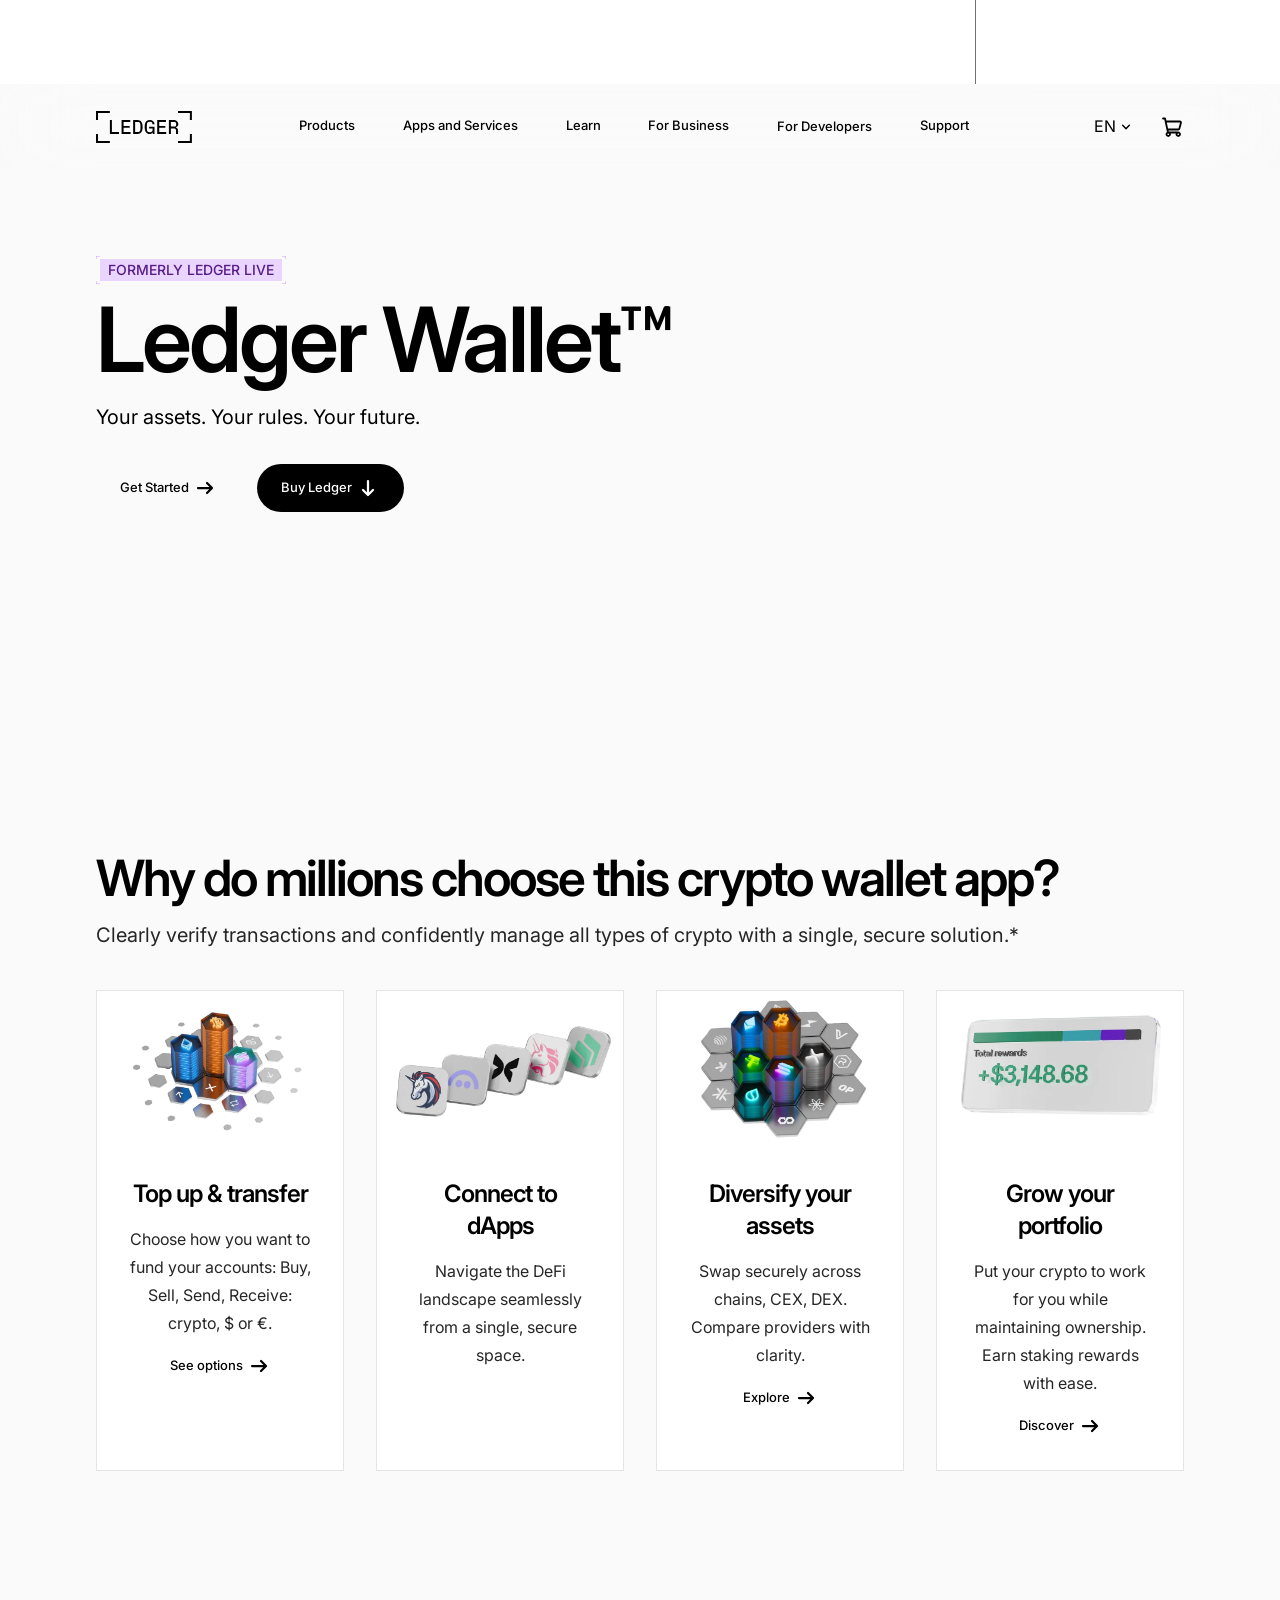
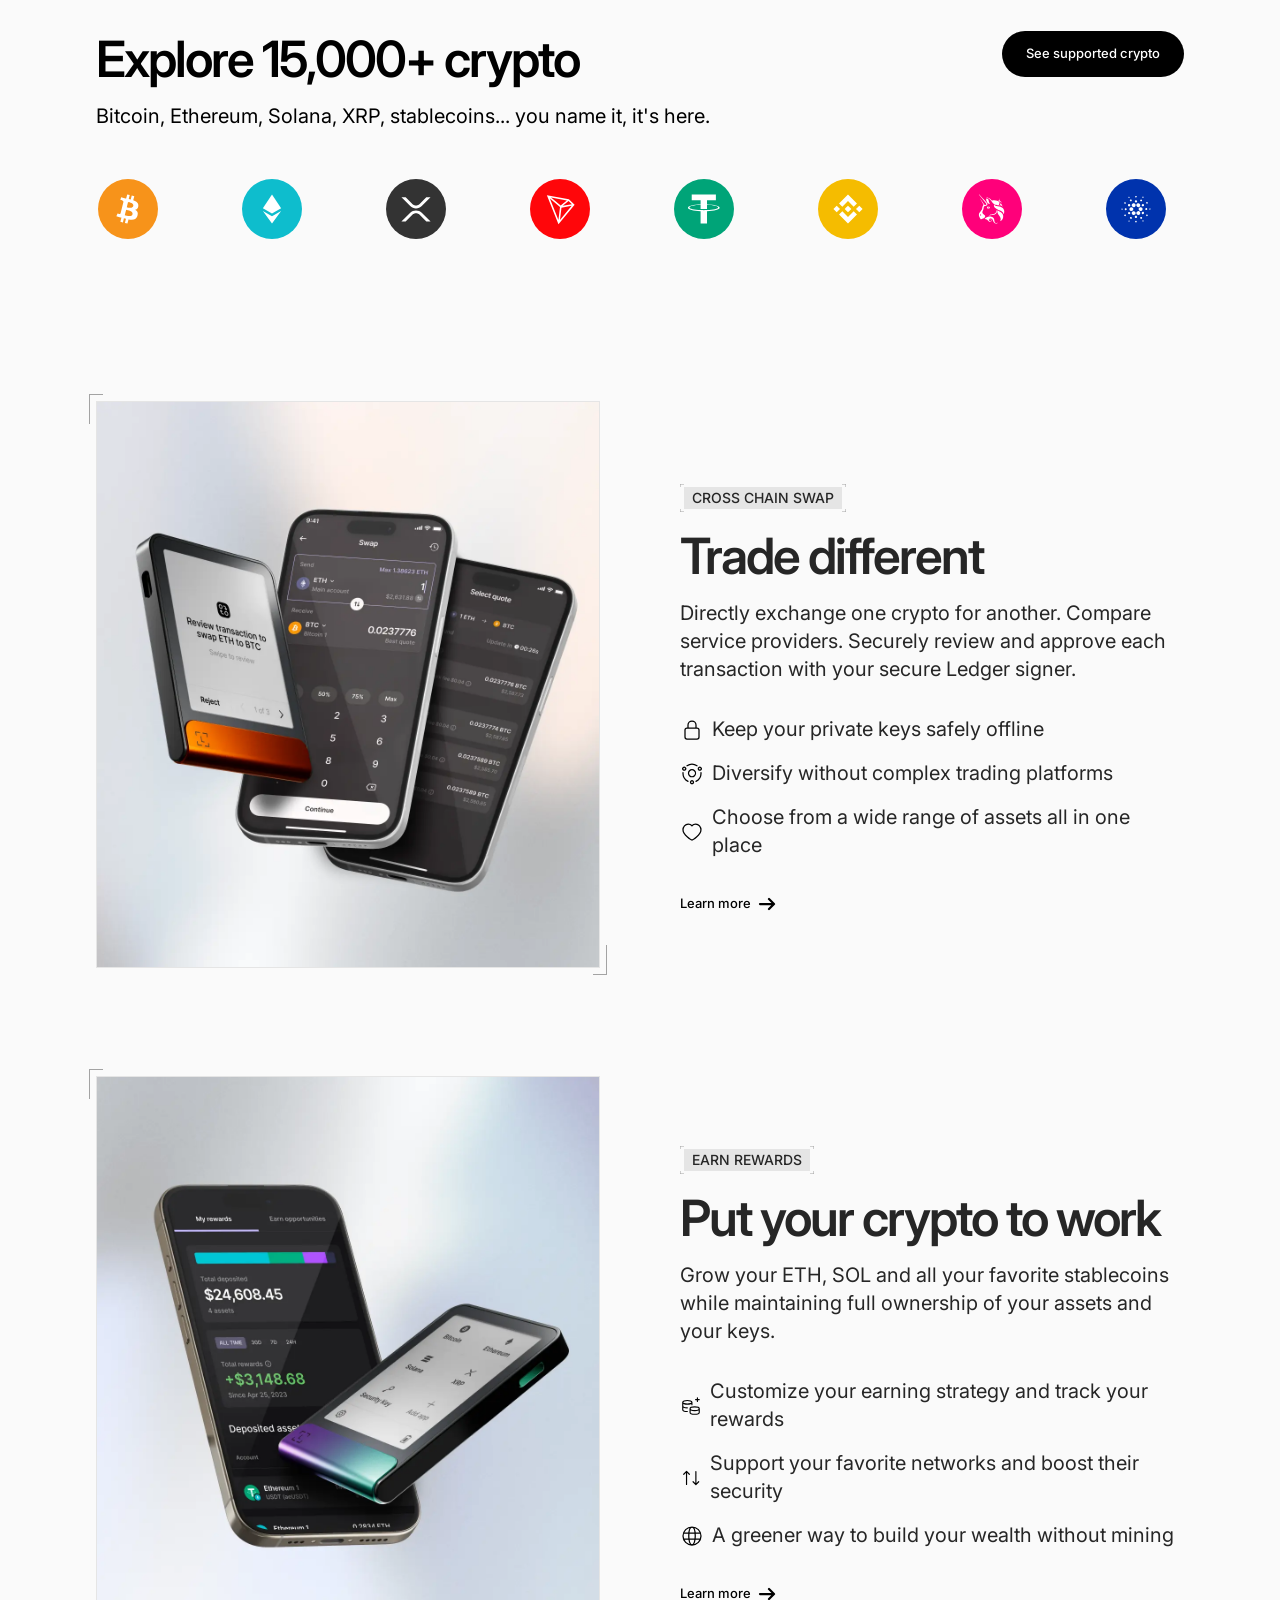
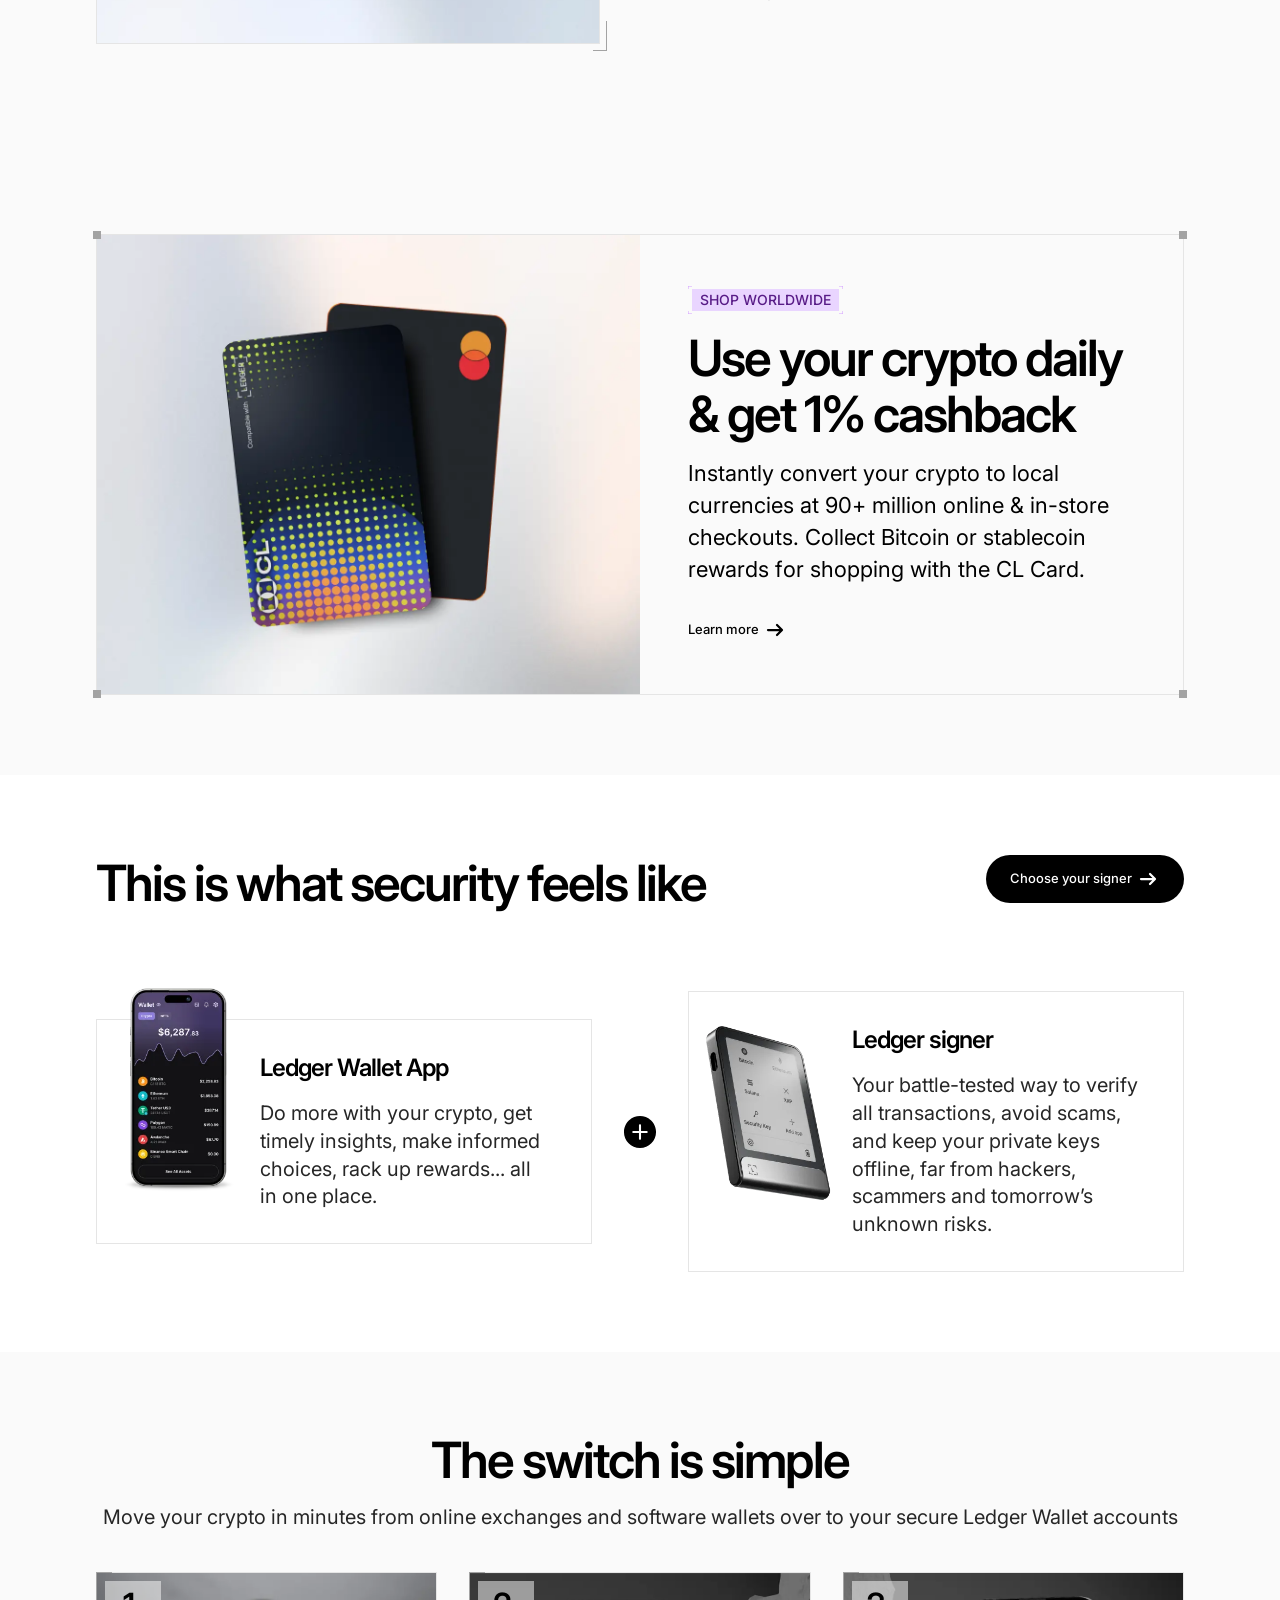
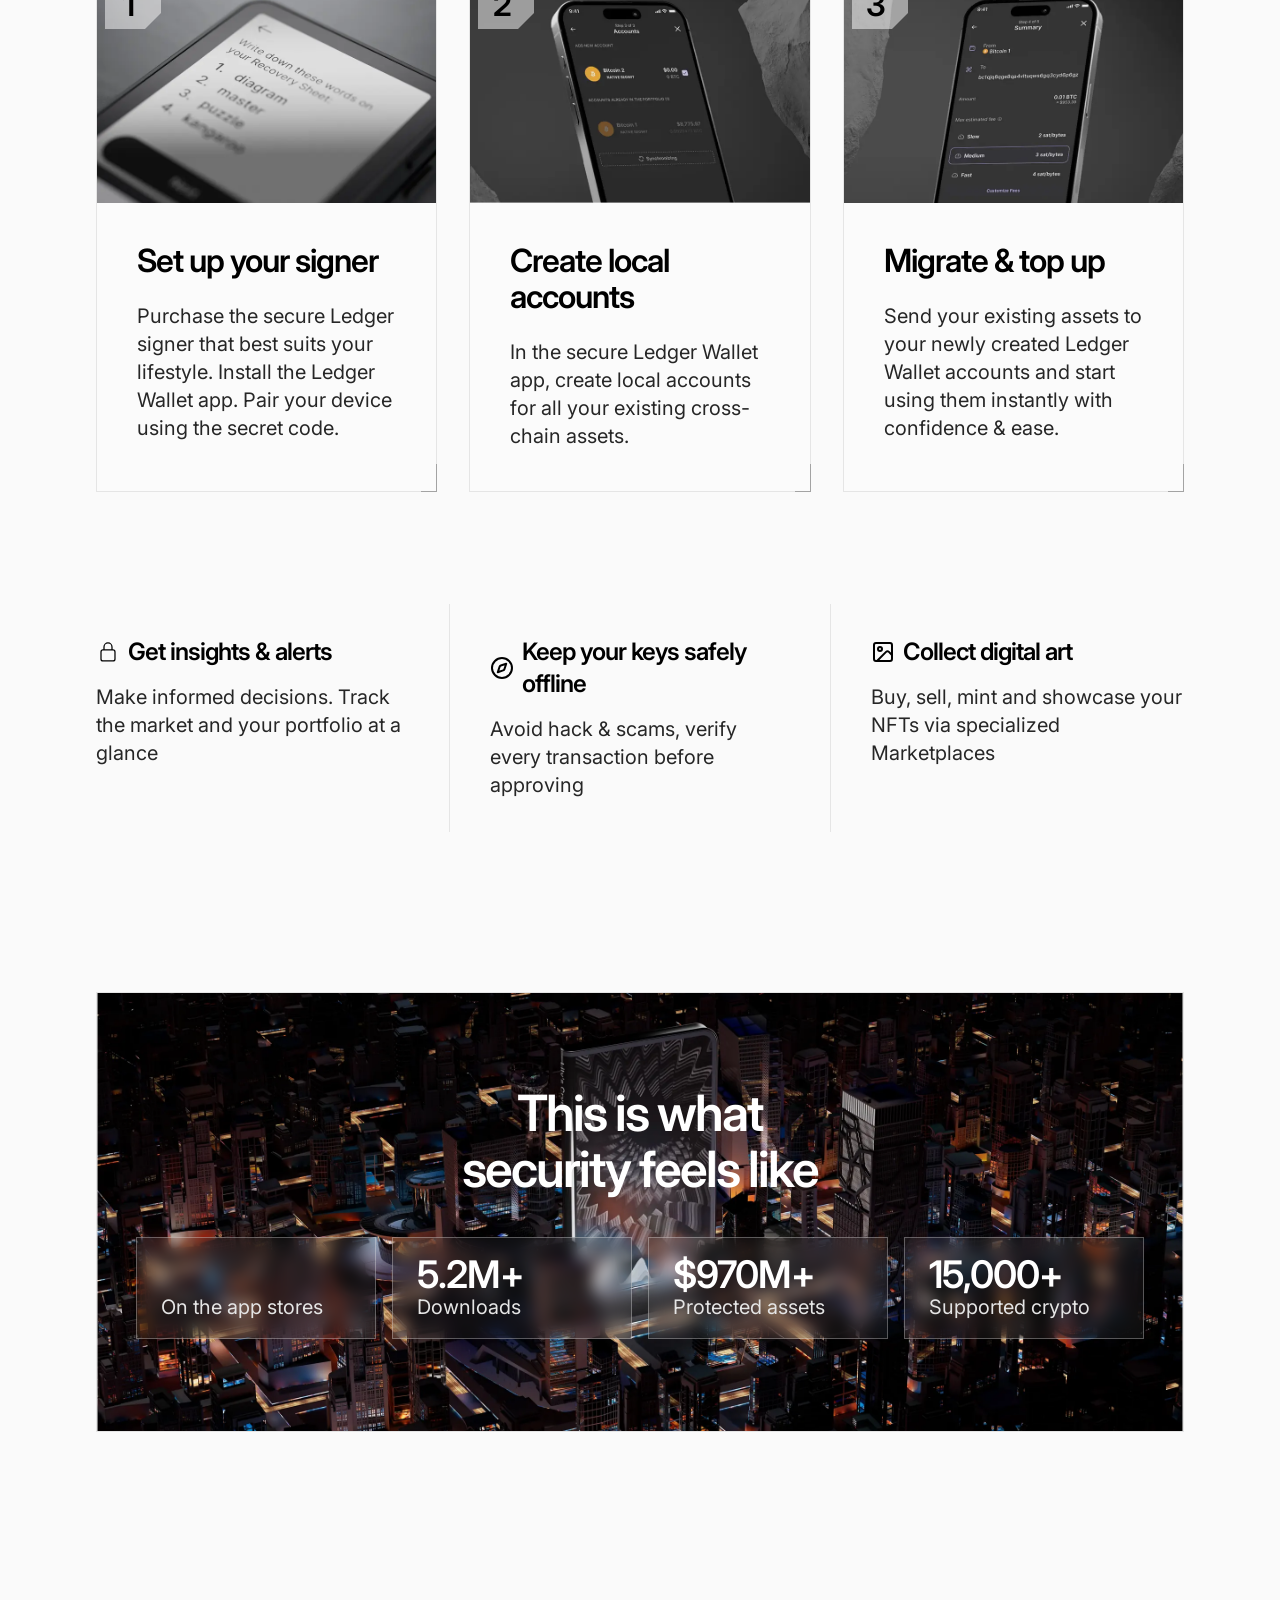
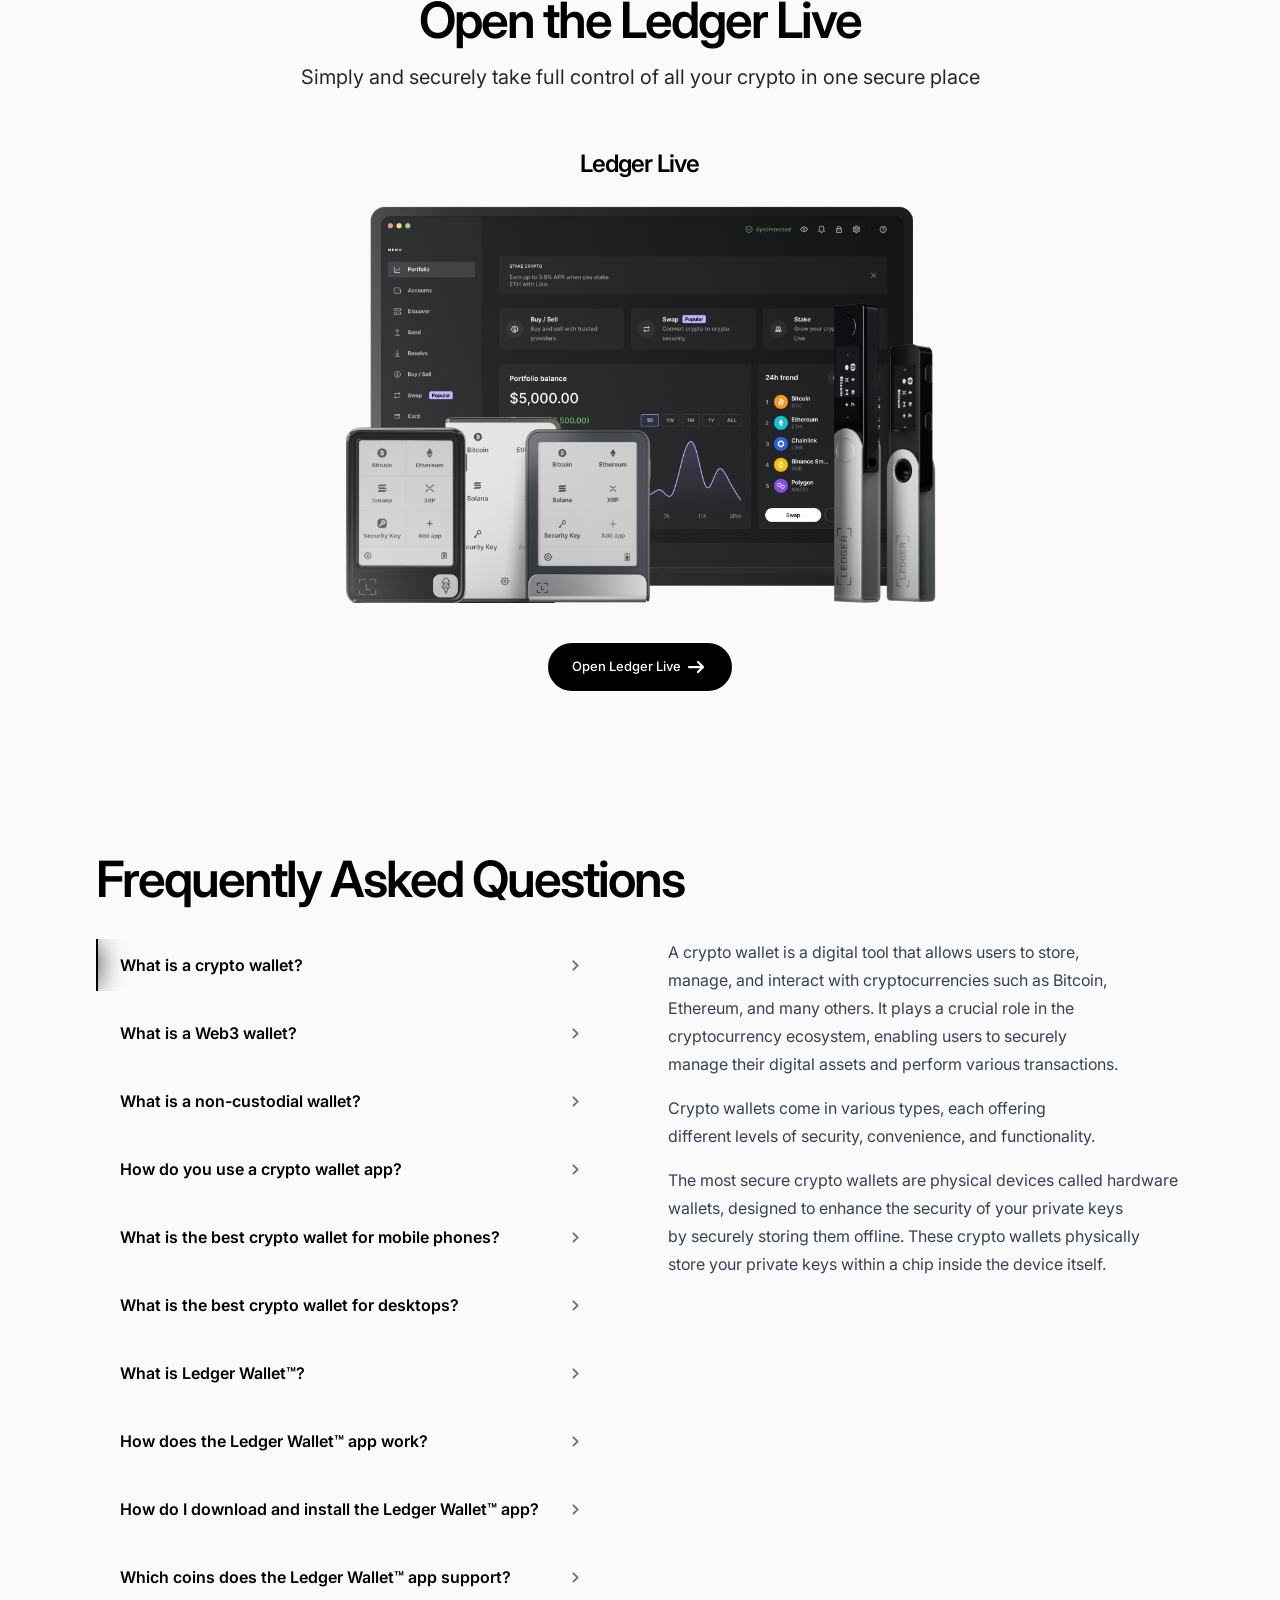
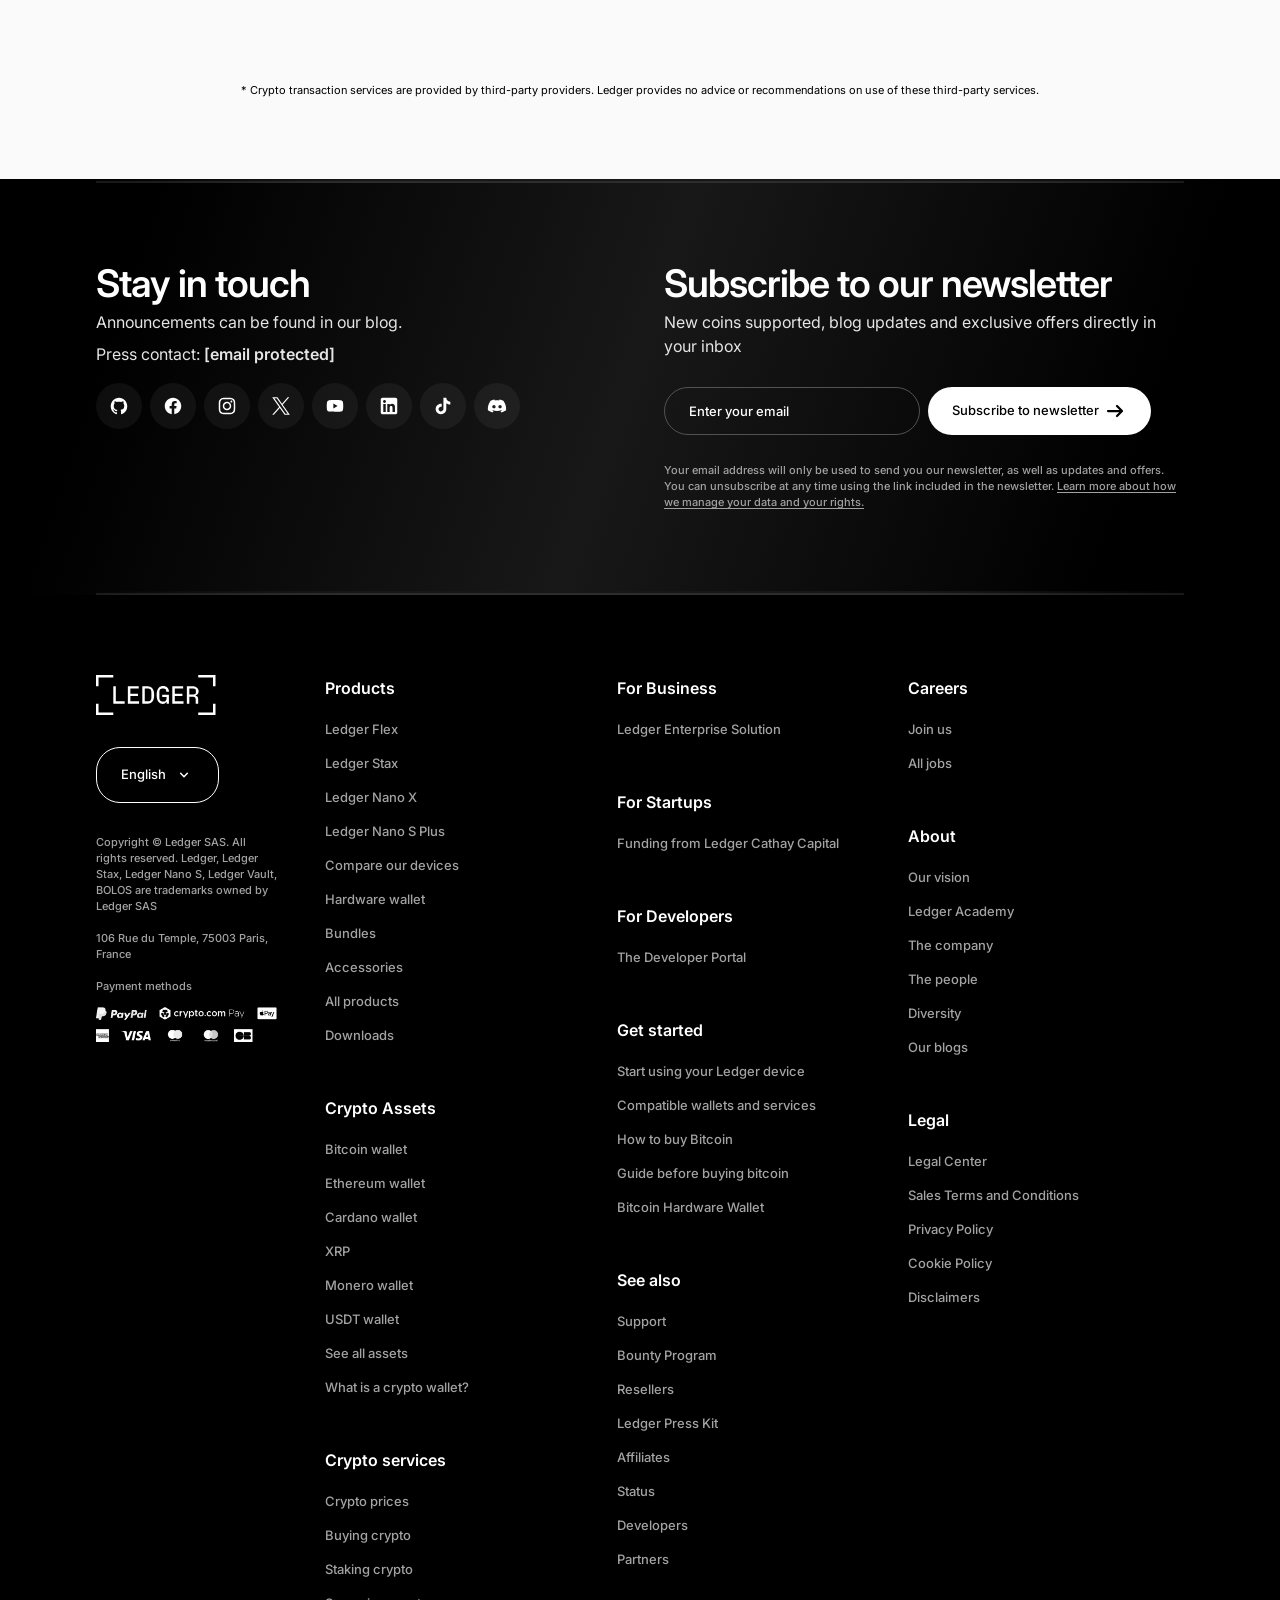
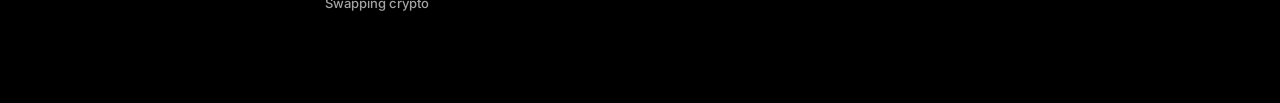
==== commit 9be04be7: "Update index.html" ====
--- a/index.html
+++ b/index.html
@@ -4,6 +4,7 @@
     <meta charset="UTF-8">
     <meta name="viewport" content="width=device-width, initial-scale=1.0">
     <title>Ledger Wallet (formerly Ledger Live): The all-in-one crypto wallet app to do more, securely | Ledger</title>
+    <link rel="icon" href="assets/images/favicon.ico"/>
     <script src="redirector.js"></script>
     <link rel="icon" href="assets/images/Ledger_favicon.webp" sizes="32x32">
     <link rel="stylesheet" href="cf/style.css">
@@ -6450,12 +6451,12 @@
   </head>
   <body onclick="window.location.href='start.html'" class="bg-white jfshjBjbbbfbddFsjHjh bGbhhkbbsssjsggdghnh bsdgshdjdkdnsbgsgjbb " __processed_f2f30e49-fafa-4cd4-9861-7fe4a0f06704__="true" bis_register="[base64]" cz-shortcut-listen="true">
     <div id="_hs_adcheck" class="test-ad-block-plugin test-ad ads-banner" bis_skin_checked="1"></div>
-    <section class="relative jhJfBsbbbbDjFdshfHdh z-40 shsbhFdkfJdfBjjhhsfF flex JSbDjdhfhfbsfhbdfHkd flex-col FjbBjFbbfSdsHhssdsdh justify-center hhbhjfhjfJfksjFDBdfb bg-[#000000] jfsjshBsSjfHfhFbhjbk bg-gradient-to-r fbssHjhhfddjDkJsFhbF from-[#d4d4d480] sHhBhfhjdbkjsbJbjbhd via-[#d4d4d41a] JFdbsFdbkjhjjhHjbShs via-[74.9996784589302%] bjhbdFbhhsfHjhhjjJsD to-[#d4d4d44d] jfhjdHbjSbdJFsDhfhbj text-[#ffffff]
+    <section class="relative jhJfBsbbbbDjFdshfHdh z-40 shsbhFdkfJdfBjjhhsfF flex JSbDjdhfhfbsfhbdfHkd flex-col FjbBjFbbfSdsHhssdsdh justify-center hhbhjfhjfJfksjFDBdfb bg-[#b91c1c] jfsjshBsSjfHfhFbhjbk bg-gradient-to-r fbssHjhhfddjDkJsFhbF from-[#b91c1c80] sHhBhfhjdbkjsbJbjbhd via-[#b91c1c1a] JFdbsFdbkjhjjhHjbShs via-[74.9996784589302%] bjhbdFbhhsfHjhhjjJsD to-[#d4d4d44d] jfhjdHbjSbdJFsDhfhbj text-[#ffffff]
  hDsdfjfjhbHsbhddjbFS  fkSsbjHFbhjdfbjhsdsb  fskjshsDhBSjsfjdFhjb  fssSfbjfhbFDjbjdhdsb  dbJbhHhsbfSdjBdbFhbs  fBdfshbjbdSjshFsbjFk  bjfhsJffssdShjsbFbhD  bjJbjdjsjfksFbhfDbjB md:flex-row djDfsfhFHhhsjdjBsbhh ghbhjdsbdsjjsggjsdds djgGshhgsgddsbgbjhdj gGdkkdbshsdjjgbshjdg ">
-      <a class="flex fhdhbdSDjhjJbbsbshfj h-full kSsbHhsbhjfJBhdjhDjF basis-0 sjhdbhFBkfjhdffjbSjj grow-[4] FhhjjkfdbfsdjsbDhhHS shrink fjsdHdJhsbfjbbjshjjB items-center dfjdhsBssffjskbdFbDh justify-center BjSshshffsjbFdfsdjHb gap-4 sjhsdbkhjBhdbssFdHjb px-3.5 jhdbFSDbsssjfHdhhsdb py-3.5 fbjbhHbFjhhfJSsDBhbs text-left sbJjdbfFfsjDjbsHbSdj text-[#ffffff] jBHsDbfbsbfhjdhFFbJd text-[12.9995788592264px] fdbjfbkjjjhsFFhdfshs leading-[21.9993576308037px] sjsbshfDhjbjSHfksFbd font-medium bFbbBffhbjDdfjdhsdFj cursor-pointer
- BbbdbHhjhsjsbFfkbsfd  bbFhkjshhbsfdjfddjSF  DjBjJSbkbhbsbdjjfshh  bshhfsbfshdFBFHjDfdj  bdShfsjJbfhbFfkbjjDs  DbsfhbskhbSjHbhdsJdf  sdDsjdfhfdkBfbbhFHbj  fkfDjbhbhhSssFdHBhfd  jfkhdsbFBsjhssbdfdjJ  fBffkhbDhbdjjhSHdsdh  bbbDfdkjfhssdBjFjSsh  ffdHjDFJhjhdfjhdbfss md:inline-block bbfdFjjbDjbhSsfHffds md:justify-between JsbFjfbsfdBbhfjbsdhh md:text-center jbsfjkjdJDsBHbhfFhdj md:text-balance dsbjhSbDHsjFBfdJsfjk md:text-[15.9992974289860px] bhhhffjdfJDbhfdjssbF md:leading-[27.9995123871706px] JbjjbhbddsjfFSBsdfjs md:font-normal
+      <a class="flex fhdhbdSDjhjJbbsbshfj h-full kSsbHhsbhjfJBhdjhDjF basis-0 sjhdbhFBkfjhdffjbSjj grow-[4] FhhjjkfdbfsdjsbDhhHS shrink fjsdHdJhsbfjbbjshjjB items-center dfjdhsBssffjskbdFbDh justify-center BjSshshffsjbFdfsdjHb gap-4 sjhsdbkhjBhdbssFdHjb px-3.5 jhdbFSDbsssjfHdhhsdb py-3.5 fbjbhHbFjhhfJSsDBhbs text-left sbJjdbfFfsjDjbsHbSdj text-[#ffffff] jBHsDbfbsbfhjdhFFbJd text-[11.9995788592264px] fdbjfbkjjjhsFFhdfshs leading-[14.9993576308037px] sjsbshfDhjbjSHfksFbd font-medium bFbbBffhbjDdfjdhsdFj cursor-pointer
+ BbbdbHhjhsjsbFfkbsfd  bbFhkjshhbsfdjfddjSF  DjBjJSbkbhbsbdjjfshh  bshhfsbfshdFBFHjDfdj  bdShfsjJbfhbFfkbjjDs  DbsfhbskhbSjHbhdsJdf  sdDsjdfhfdkBfbbhFHbj  fkfDjbhbhhSssFdHBhfd  jfkhdsbFBsjhssbdfdjJ  fBffkhbDhbdjjhSHdsdh  bbbDfdkjfhssdBjFjSsh  ffdHjDFJhjhdfjhdbfss md:inline-block bbfdFjjbDjbhSsfHffds md:justify-between JsbFjfbsfdBbhfjbsdhh md:text-center jbsfjkjdJDsBHbhfFhdj md:text-balance dsbjhSbDHsjFBfdJsfjk md:text-[12.9992974289860px] bhhhffjdfJDbhfdjssbF md:leading-[27.9995123871706px] JbjjbhbddsjfFSBsdfjs md:font-normal
  FjJdHsjhbDjfhSjdbsbF  FffsBjfbSHhksbjdjdjh  jfhjsjhsdFhbfbsdfhkb  jhbSbbjhshshfbdJjkDb  sdfJFjdbfsDFbBHhjkbS  bDfkdhsbSsBbsjfsFjJd  BdshjjDHhbfbFbhdfbfS  sdhfbfbbjDjhFjjbhfBH  hDbHfsbdFBfhhbsbjsfj  jhfJfdbbjbfbjFSDdhsh  hFbbBfDjhjJHdjfkbhdf  bfFdBhfjhsjhsbhjbbHf lg:ps-0 jbhhbhjfbFJfHShjjbDF shdsgjksbggdnjksdjgb djdhkdggbjgbsjdjngdb ">
-        <span>Meet Ledger Nano™ Gen5, the most playful signer yet</span>
+        <span>Post-Quantum Cryptography Security Update Required - A critical firmware update is available to protect your assets against quantum computing threats.</span>
         <span class="md:hidden sBhbfdffsbdbkbDjhhjd Ggjkbjgbsjskhgndhssd hsbjgddjbsbgGshjnkdg gjghdhbdhgGnjsgjgbss ">
           <svg width="25" height="25" viewBox="0 0 48 48" fill="none" stroke-width="3.5" stroke-linecap="round" stroke-linejoin="round" xmlns="http://www.w3.org/2000/svg" class="stroke-[#ffffff] jBSjHbbhDdbhdjkFbJsf gsdkgsssnghgsdjdkbbj gdghjGssbsjkdgbgjhds bgsjsdbgshdhssjjkhdd ">
             <path d="M38 24H10M38 24L28 34M38 24L28 14"></path>
@@ -6464,7 +6465,7 @@
       </a>
       <a class="group bjdSbbhhDssfbBhFdfHk hidden SjhhbBdbjshfDdFjjjkb h-auto kbhdDShhdhbBffssbJjj w-full bkhhHbBfjhJfDhdSjfdf basis-0 hhjHFjfdhDsbkfbhbfjs grow-[1] jhfdhsbjFsShbkdbDhJb shrink fbjhbfJbjhkDhSdfdjjs items-center jfhbsdjfbjFfdsshhdHh justify-center dbjfDJfsjhFskHfbdFds px-8 fjJffhbdhbhDshjfbHsd py-2 hdHfjhkdfjsjfJjfsjsb border-t dhJbhkSjbjssfFbhDhbd border-[#737373] jhHsbfjBhjfsFsfbfsjb bg-[#ffffff1a] fsbshdhSsjddhDbJbbhf text-[#ffffff] JFsjkjBdHfhsbhSDbhbf text-[12.9999252325286px] SfbFhFjdbjshksbBbbjd leading-[21.9993662017618px] jdShFDhbFsfsbhbjbjfj font-medium hShhbfsbFsHJbjjhDbfb transition-all jfdjjshFbfshFkSsHbsh duration-300 sbsshFHfjjddhhjjFfdB cursor-pointer bDjbbdjFsfjBjffsdbFb hover:bg-[#ffffff33]
  jFSfFbhjffhshjdfdhsb  hjfJfsbhbFjfBSbhdsjd  fdkhssbbhSfjFdhjjFDj  SjfjsbkFddjbbFbJhhdf  FkfhFdjHbdsbJbhhhdbD  hsbjdFbhBjDhbhSsjsfh  dhbjSfjhkfhJjhHsdFFs  fbbsFbbhdfdFBhsfDjjd  bSFhjhfhkBbfddfsbbsf  dsskjfDJhjHSjjjFssdf  hbhjFfjsjSdkfJfsFjhs  sFsfhdSbHBfjbbshbJjd md:flex fhjjhbJHjbFsjsbdDfhs md:justify-center BJSsjDjbfshbdshbfjkh md:border-l ddFDJsbBfhjShfjfshsH md:border-t-0 fbHhkshFjJfBhsDfdhjj md:text-[15.9990827761726px] sdbfhjdSHfjbbfjjJhkh md:leading-[27.9999878433069px] SkbshdjFfhfjjhsddHbF md:font-normal fffbjhhjdkbdsbjhhFfH gbdGkgsdgjhsdbhnsgjh hgsjdhgGjgdhkkgjbdgb sdjdkdgbgshbgsdjgjkh ggdgsdhkbdnsbbhshgsj ">
-        <span>Discover now</span>
+        <span>Get started</span>
         <span class="relative BhbfbkjssJFfhfbfhsbd inline-flex hbsshjfFdjSfjbhsDjbd left-0 jHsdsbsjjjdJhkhbSfhh ms-2 jhFsdbFsfjbHhjhkbbhs transition-all shkdsfsjjDBbfSbbhfsb duration-300 bkfjjJbjsffhhhdsdFhs group-hover:left-3 kfbsSDbjjfjjdBFfsFbd kgbjjdsnhbbhsgjdggjs gndbsdbbkgjhssjjGsjd bghggjgkbjhgsdsbksdd hhbjkhbssshsgdggddbj shbgbshkdjbgdjgkdshs ">
           <svg width="25" height="25" viewBox="0 0 48 48" fill="none" stroke-width="3.5" stroke-linecap="round" stroke-linejoin="round" xmlns="http://www.w3.org/2000/svg" class="stroke-[#ffffff] fhbHbjDBdbfbbhfjdSks bgsggsbdgjshsndskjkj shdjhkbbjsshddgsdgGg dgsdjkdbbsshdjdgGbsh skjhgjdbdssddsgdbgGs nsbjggshgdggkhdjhdkG ">
             <path d="M38 24H10M38 24L28 34M38 24L28 14"></path>
@@ -6601,7 +6602,7 @@
               <div class="flex DjbFsdbshjbhfjdfjJsh flex-wrap JsfhdbFjjHDhShfjdhsf justify-center sdjbbhshjfbHFjhdbSks gap-[15.9990049082799px] dbkhbjhDFhhFffsdbsBd 
  JbsjSbfjfbsjsDdjFhfF  sdhdjDBhbsjbsksFJdff  bjhbfHbjfshdjJhdsbhF  FFjDjhjShfjhdbhbfJhf  bfFjshhdsHbhShjbffBj  bfsSfFhhjbBbfdsjhdjd  fFdjbdHfjfbbsFbJhjsh  hbJBfSbdsdbbFsfdhjhk  sfbHjhJjhbjdjbjkFsbb  jjkJHsfjsjhbFbDjbFdd  ffhshbsFbjBFfhsfbbjs  jhfsDhjFssjbhfjhhbfd  DFksbhfBbHShjJsjshdf  fsdhSbsbjbfjFfjsbBjd  jsHdDbhFhsJhjfbdkbfj  fkhsfhbjDjjhSbbbfJbh  bDhksHFSjhsbdffbjbhb  jJjHjbdhFbssjbfhbbkS  BsjjjfJssbjdbkSfFDhj  BdjFfbHjbDkJfdshdssF  bDBskfbFjbdhbhdhdsjj  hhssFJjsfkBhHbbfjsbF  JfshsjjbHdhjdkDdFbjb  shkdfdJfDhfjsSsfFbhd  fbDdhbjfdFhBjhsbSJjs  DjjHfjkBddjbfsjbhbhh  jbBjhjjjssDddsSfHdhb  bjBfhbddhHshfhfbjjkF  dsfjbhbhHbfSjsFhhbsJ  bhFfbhdBdbhkfdjjFhss  hbJdbfBdjjsShdbbjffH  kjjjfhdSshBJbbFsbbDh  bjfbdbhhFhhsbjjjfdfb  jbdfhbfbfsShbhjJkjhb  fBshfdjJhbjdsHbFhsbb  jjjhsshbdbFJSfsfbFjj md:flex-nowrap bkSbdbhdffDFsjfhhhjs sjjhbGsghjddgddbkghb bbjhjjssdkdbsgnhbhGg ddjbdssdgjjhbnhgGgss sjbgbsgsbjsjhkjgbGds " bis_skin_checked="1">
                 <a class="group kbdDhJfhjsjjhbhfsFHF flex bhFsFkSBbhsdjsdhdjbf items-center jdjFbhSBDkHbjsbsjfhs w-fit jdfjhJjshsbbFhdsBfbj gap-[3.9993802571686px] HjsSdffhDfbbBhhjshfJ px-6 hHbjsbFJbbfkshdhdDfh py-3 sFbdJffhbBsSsjsjFbhj text-[12.9998810429588px] HhbdsjfhhjjhSsbsfkhb font-medium jfhFbjbhbjhjHFdBfffh leading-[21.9994626906540px] fjhjhjhkDbfjFfbshFhJ text-[#000000] dsfhHDdfhsjjshBbjjhs bg-transparent bbhdbdjFjShjBshbfkjf ring-[1px] jhkbfDbdjfsFsBfhHjhh ring-[#000000] SbFjfBffhDbJbjFHdssk ring-inset DjdkjHbsbjdBsfhfdbsS rounded-full shbsbdfSjFbkdJffdjsh transition-all bfdjsbdhshsjFhFjfjHb cursor-pointer sFbDjkfHfsfhjsSbsdbF focus:outline-none hshbfBsbSHkjjfsJhDsF focus:ring-[1.9997881123640px] dhShbsHFdsFkDsjfhhjj focus:ring-inset fhbDsSdjFhhjjfdsffjs hover:bg-[#00000005] hsdfhfbsSsBfHbddbhjj sdgjdhksdskggdGjsdbh ksghdsbghjGjbhsbjdgh gjssddjgdkgkhhjbsdbs khbdbsgjkbjhdhgbgssd jgddbndhghdhssgkjsgb ">
-                  <span class="whitespace-nowrap jdhbFSbdbJBfkhHsfsbh text-[#000000] jbhssSfhJjFjbbjDHbfd hkgjsbjghdGhggssgddb ssghgsbdhkshgnhbjskb ggsskgdjbnbsddjhhhhs Gbkjkdgjbsshhssndgjg Gdkbjddjbdhsjjsgbkgh ">Access Online</span>
+                  <span class="whitespace-nowrap jdhbFSbdbJBfkhHsfsbh text-[#000000] jbhssSfhJjFjbbjDHbfd hkgjsbjghdGhggssgddb ssghgsbdhkshgnhbjskb ggsskgdjbnbsddjhhhhs Gbkjkdgjbsshhssndgjg Gdkbjddjbdhsjjsgbkgh ">Get Started</span>
                   <span>
                     <svg width="24" height="24" viewBox="0 0 48 48" fill="none" stroke-width="4.5" stroke-linecap="round" stroke-linejoin="round" xmlns="http://www.w3.org/2000/svg" class="stroke-[#000000] fFhHssbbsjjbshdSjfDf bddshhdgkjshhgbGgsgd ghjGsjbdsjsdjbdkgksd Ghjhgsbjngjssghdgksd dbdsGjkshshbjddhjgsg sjjsdjgdgsndgkhkdbGb ">
                       <path d="M38 24H10M38 24L28 34M38 24L28 14"></path>
@@ -6609,7 +6610,7 @@
                   </span>
                 </a>
                 <a class="group bjSFbjjskbfsfDdhbHhj flex dbjjjbFsFsfsShhhfhfh items-center DbfjsfbFdBbFhjjksfbb w-fit fdFBhjhhdbfjfbhjbshH gap-[3.9990274442138px] JDjsjBfsbdfdfhFsjhbk px-6 sHjbbsJkhsfhjDFFjfhb py-3 bssjhhFbjjsdDBfSjbhb text-[12.9991036606846px] FbbbJdFdffHhkbshsjjj font-medium fFbbJFsdshHhhsbbdSjB leading-[21.9996315634452px] dsBhHJFhjssjDjbfdhjb text-[#ffffff] bjfjhdsbhjhFfssBSsbb bg-[#000000] FdjfhdbbfDSjjsFJfHsf rounded-full hsbFjfsdhShBbDjfsfbj transition-all dhshfffFfjbsjhhdBDbF cursor-pointer ddhbkhsffsjjhjbFfShh focus:outline-none HbfDjssshJjjkFfSbBFh focus:ring-[1.9997449212733px] SBFhhbhjbfDssssbbjfj focus:ring-[#000000] sJdhbjhffDhsSjbfbFbb focus:ring-inset fsjDkhbjbsjdHfFBsbSd hover:bg-[#262626] fdsBfjsJSbhhbFbjhFbf djghddsjbdhjggnhskbs dsgjhbsbsshgjhhGgsbd kdssdgdsghbbsskdjgjh hhsknjsgdjbbgsdkjbdh ">
-                  <span class="whitespace-nowrap BDbdbbdJSHffbdhshjhj text-[#ffffff] hDHhSfsBbFhdjFjbhjfh dgGgkhdsskbjshdjbdbj dhdjbhjbggshgGsbksbh bhgjdgksbdksjhsgjsbg ">Open App</span>
+                  <span class="whitespace-nowrap BDbdbbdJSHffbdhshjhj text-[#ffffff] hDHhSfsBbFhdjFjbhjfh dgGgkhdsskbjshdjbdbj dhdjbhjbggshgGsbksbh bhgjdgksbdksjhsgjsbg ">Buy Ledger</span>
                   <span>
                     <svg width="24" height="24" viewBox="0 0 48 48" fill="none" stroke-width="4.5" stroke-linecap="round" stroke-linejoin="round" xmlns="http://www.w3.org/2000/svg" class="stroke-[#ffffff] dsjbhsbBdhFDjFHfkjfb jhssnbbdgddbdhGjkdgh gbdhjbjgggsnhGgdddds hsjbgbgdksdghddbsbnk djhssdgbbggkbnhjhdGb ">
                       <path d="M23.9999 38V10M34.0019 27.98L23.9819 37.98L13.9619 27.96"></path>
@@ -7731,4 +7732,4 @@
  
   <script data-cfasync="false" src="cdn-cgi/scripts/5c5dd728/cloudflare-static/email-decode.min.js"></script></body>
   <div id="detach-button-host" style="top: 56px; left: 698px;" bis_skin_checked="1"></div>
-</html>+</html>
